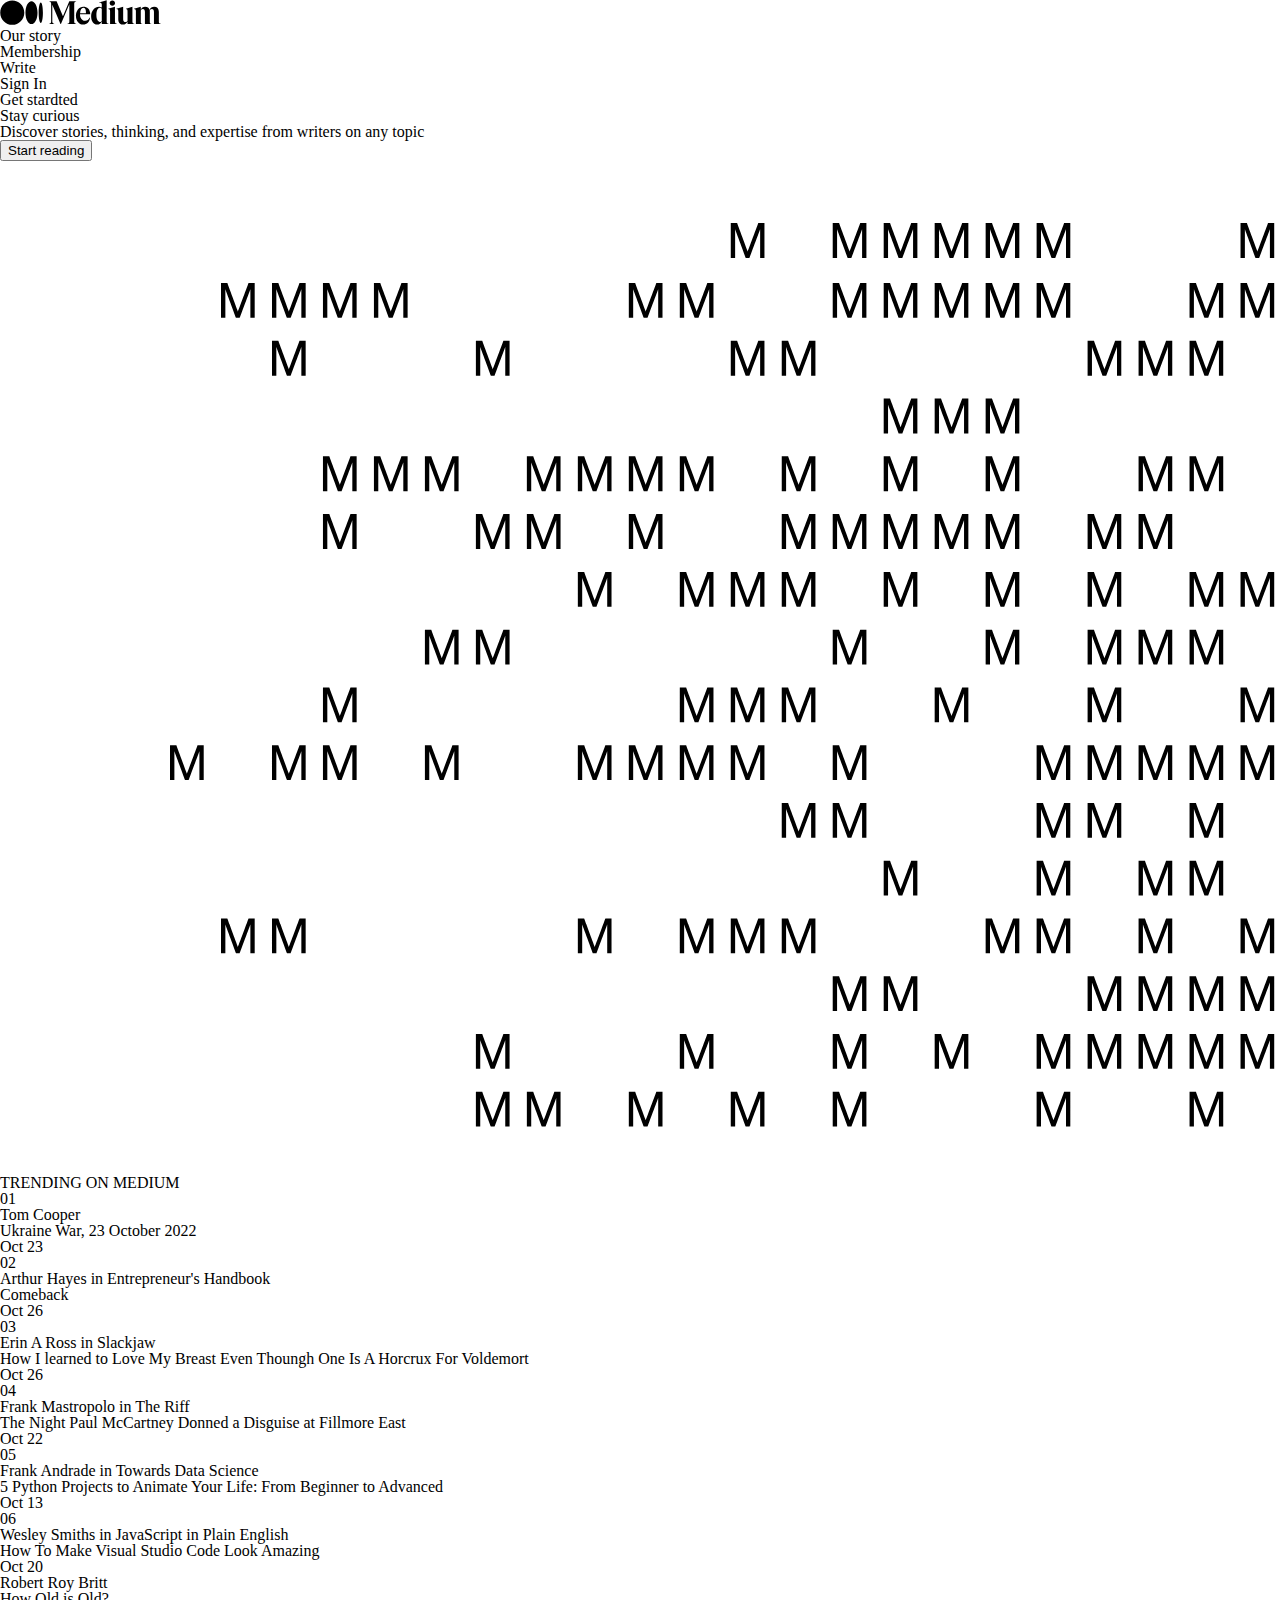
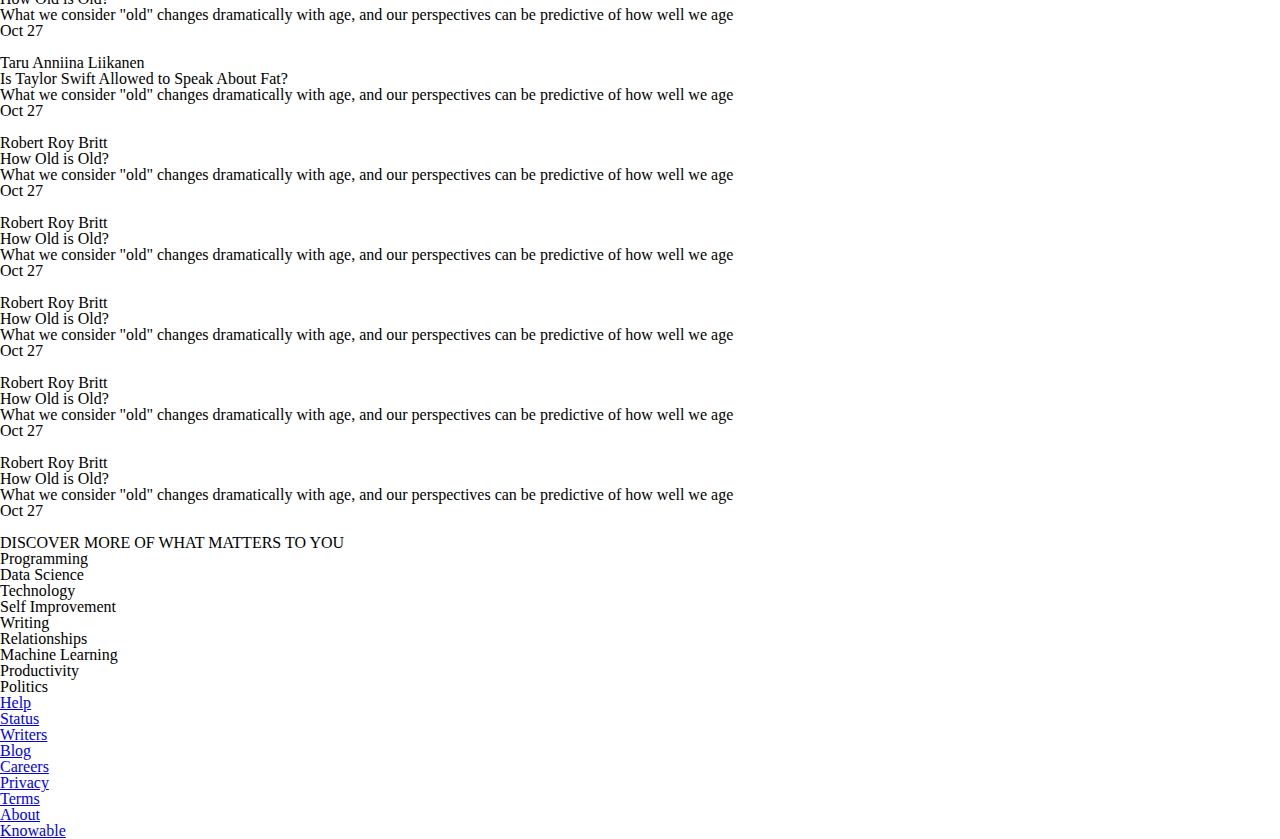
==== index.html @ f6c99a1f "HTML structure" ====
<!DOCTYPE html>
<html lang="en">
  <head>
    <meta charset="UTF-8" />
    <meta http-equiv="X-UA-Compatible" content="IE=edge" />
    <meta name="viewport" content="width=device-width, initial-scale=1.0" />
    <meta
      name="description"
      content="Medium is an open platform where readers find dynamic thinking, and where expert and undiscovered voices can share their writing on any topic."
    />
    <link rel="stylesheet" href="./assets/css/reset.css" />
    <title>Medium - Where good ideas find you</title>
  </head>

  <body>
    <!-- INIZIO HEADER -->
    <header>
      <!-- INIZIO NAV -->
      <nav class="navbar">
        <img src="./assets/imgs/svg/logo.svg" alt="Medium logo" />
        <div class="navbar-rightside">
          <ul>
            <li>Our story</li>
            <li>Membership</li>
            <li>Write</li>
            <li>Sign In</li>
            <li class="join">Get stardted</li>
          </ul>
        </div>
      </nav>
      <!-- FINE NAV -->

      <section>
        <div>
          <h1>Stay curious</h1>
          <h2>
            Discover stories, thinking, and expertise from writers on any topic
          </h2>
          <button>Start reading</button>
        </div>

        <!-- INIZIO  -->
        <!-- ARTWORK con "M" ripetute -->
        <svg
          xmlns="http://www.w3.org/2000/svg"
          viewBox="0 0 585 462"
          width="585"
          height="462"
          preserveAspectRatio="xMidYMid meet"
          style="
            width: 100%;
            height: 100%;
            transform: translate3d(0px, 0px, 0px);
            content-visibility: visible;
          "
        >
          <defs>
            <clipPath id="__lottie_element_3372">
              <rect width="585" height="462" x="0" y="0"></rect>
            </clipPath>
          </defs>
          <g clip-path="url(#__lottie_element_3372)">
            <g
              fill="rgb(0,0,0)"
              font-size="22"
              font-family="Shne"
              font-style="normal"
              font-weight="normal"
              aria-label=" M M M M M M M M M M M M M M
            M M M M M M M M M M M M M M M M M M M M M
           M M M M M M M M M M M M M M M M M M M M M M M M M
            M M M M M M M M M M M M
            M M M M M M M M M M M M M M M M M M M
            M M M M M M M M M M M M M M M M M M M M M
            M M M M M M M M M M M M M M
           M M M M M M M M M M M M M M M M M
           M M M M M M M M M M M M M M M M M M M
            M M M M M M M M M M M M M M M M M M M M M M M
           M M M M M M M M M M M M
            M M M M M M M M M M M M
            M M M M M M M M M M M M M M M M M M M M M
            M M M M M M M M M M M
            M M M M M M M M M M M M M M M M M
            M M M M M M M M M M M M M M M M
           "
              transform="matrix(1,0,0,1,291,232)"
              opacity="1"
              style="display: block"
            >
              <g
                stroke-linecap="butt"
                stroke-linejoin="round"
                stroke-miterlimit="4"
                transform="matrix(1,0,0,1,-33.238014221191406,-187.70428466796875)"
                opacity="0"
                style="display: inherit"
              >
                <g transform="scale(0.22,0.22)">
                  <g style="display: none"></g>
                </g>
              </g>
              <g
                stroke-linecap="butt"
                stroke-linejoin="round"
                stroke-miterlimit="4"
                transform="matrix(1,0,0,1,-28.6619930267334,-187.70428466796875)"
                opacity="0"
                style="display: inherit"
              >
                <g transform="scale(0.22,0.22)">
                  <g
                    transform="matrix(1,0,0,1,0,0)"
                    opacity="1"
                    style="display: block"
                  >
                    <path
                      d=" M46.82899856567383,0 C46.82899856567383,0 68.98500061035156,-59.518001556396484 68.98500061035156,-59.518001556396484 C68.98500061035156,-59.518001556396484 68.98500061035156,0 68.98500061035156,0 C68.98500061035156,0 77.947998046875,0 77.947998046875,0 C77.947998046875,0 77.947998046875,-72.30799865722656 77.947998046875,-72.30799865722656 C77.947998046875,-72.30799865722656 65.15799713134766,-72.30799865722656 65.15799713134766,-72.30799865722656 C65.15799713134766,-72.30799865722656 43.10300064086914,-12.890999794006348 43.10300064086914,-12.890999794006348 C43.10300064086914,-12.890999794006348 21.14900016784668,-72.30799865722656 21.14900016784668,-72.30799865722656 C21.14900016784668,-72.30799865722656 7.955999851226807,-72.30799865722656 7.955999851226807,-72.30799865722656 C7.955999851226807,-72.30799865722656 7.955999851226807,0 7.955999851226807,0 C7.955999851226807,0 17.020000457763672,0 17.020000457763672,0 C17.020000457763672,0 17.020000457763672,-59.518001556396484 17.020000457763672,-59.518001556396484 C17.020000457763672,-59.518001556396484 39.07500076293945,0 39.07500076293945,0 C39.07500076293945,0 46.82899856567383,0 46.82899856567383,0z"
                    ></path>
                    <g opacity="1" transform="matrix(1,0,0,1,0,0)"></g>
                  </g>
                </g>
              </g>
              <g
                stroke-linecap="butt"
                stroke-linejoin="round"
                stroke-miterlimit="4"
                transform="matrix(1,0,0,1,-9.940010070800781,-187.70428466796875)"
                opacity="0"
                style="display: inherit"
              >
                <g transform="scale(0.22,0.22)">
                  <g style="display: none"></g>
                </g>
              </g>
              <g
                stroke-linecap="butt"
                stroke-linejoin="round"
                stroke-miterlimit="4"
                transform="matrix(1,0,0,1,-5.363988876342773,-187.70428466796875)"
                opacity="0"
                style="display: inherit"
              >
                <g transform="scale(0.22,0.22)">
                  <g
                    transform="matrix(1,0,0,1,0,0)"
                    opacity="1"
                    style="display: block"
                  >
                    <path
                      d=" M46.82899856567383,0 C46.82899856567383,0 68.98500061035156,-59.518001556396484 68.98500061035156,-59.518001556396484 C68.98500061035156,-59.518001556396484 68.98500061035156,0 68.98500061035156,0 C68.98500061035156,0 77.947998046875,0 77.947998046875,0 C77.947998046875,0 77.947998046875,-72.30799865722656 77.947998046875,-72.30799865722656 C77.947998046875,-72.30799865722656 65.15799713134766,-72.30799865722656 65.15799713134766,-72.30799865722656 C65.15799713134766,-72.30799865722656 43.10300064086914,-12.890999794006348 43.10300064086914,-12.890999794006348 C43.10300064086914,-12.890999794006348 21.14900016784668,-72.30799865722656 21.14900016784668,-72.30799865722656 C21.14900016784668,-72.30799865722656 7.955999851226807,-72.30799865722656 7.955999851226807,-72.30799865722656 C7.955999851226807,-72.30799865722656 7.955999851226807,0 7.955999851226807,0 C7.955999851226807,0 17.020000457763672,0 17.020000457763672,0 C17.020000457763672,0 17.020000457763672,-59.518001556396484 17.020000457763672,-59.518001556396484 C17.020000457763672,-59.518001556396484 39.07500076293945,0 39.07500076293945,0 C39.07500076293945,0 46.82899856567383,0 46.82899856567383,0z"
                    ></path>
                    <g opacity="1" transform="matrix(1,0,0,1,0,0)"></g>
                  </g>
                </g>
              </g>
              <g
                stroke-linecap="butt"
                stroke-linejoin="round"
                stroke-miterlimit="4"
                transform="matrix(1,0,0,1,13.357994079589844,-187.70428466796875)"
                opacity="0"
                style="display: inherit"
              >
                <g transform="scale(0.22,0.22)">
                  <g style="display: none"></g>
                </g>
              </g>
              <g
                stroke-linecap="butt"
                stroke-linejoin="round"
                stroke-miterlimit="4"
                transform="matrix(1,0,0,1,17.93400001525879,-187.70428466796875)"
                opacity="0"
                style="display: inherit"
              >
                <g transform="scale(0.22,0.22)">
                  <g
                    transform="matrix(1,0,0,1,0,0)"
                    opacity="1"
                    style="display: block"
                  >
                    <path
                      d=" M46.82899856567383,0 C46.82899856567383,0 68.98500061035156,-59.518001556396484 68.98500061035156,-59.518001556396484 C68.98500061035156,-59.518001556396484 68.98500061035156,0 68.98500061035156,0 C68.98500061035156,0 77.947998046875,0 77.947998046875,0 C77.947998046875,0 77.947998046875,-72.30799865722656 77.947998046875,-72.30799865722656 C77.947998046875,-72.30799865722656 65.15799713134766,-72.30799865722656 65.15799713134766,-72.30799865722656 C65.15799713134766,-72.30799865722656 43.10300064086914,-12.890999794006348 43.10300064086914,-12.890999794006348 C43.10300064086914,-12.890999794006348 21.14900016784668,-72.30799865722656 21.14900016784668,-72.30799865722656 C21.14900016784668,-72.30799865722656 7.955999851226807,-72.30799865722656 7.955999851226807,-72.30799865722656 C7.955999851226807,-72.30799865722656 7.955999851226807,0 7.955999851226807,0 C7.955999851226807,0 17.020000457763672,0 17.020000457763672,0 C17.020000457763672,0 17.020000457763672,-59.518001556396484 17.020000457763672,-59.518001556396484 C17.020000457763672,-59.518001556396484 39.07500076293945,0 39.07500076293945,0 C39.07500076293945,0 46.82899856567383,0 46.82899856567383,0z"
                    ></path>
                    <g opacity="1" transform="matrix(1,0,0,1,0,0)"></g>
                  </g>
                </g>
              </g>
              <g
                stroke-linecap="butt"
                stroke-linejoin="round"
                stroke-miterlimit="4"
                transform="matrix(1,0,0,1,36.65599822998047,-187.70428466796875)"
                opacity="0"
                style="display: inherit"
              >
                <g transform="scale(0.22,0.22)">
                  <g style="display: none"></g>
                </g>
              </g>
              <g
                stroke-linecap="butt"
                stroke-linejoin="round"
                stroke-miterlimit="4"
                transform="matrix(1,0,0,1,41.23198699951172,-187.70428466796875)"
                opacity="1"
                style="display: inherit"
              >
                <g transform="scale(0.22,0.22)">
                  <g
                    transform="matrix(1,0,0,1,0,0)"
                    opacity="1"
                    style="display: block"
                  >
                    <path
                      d=" M46.82899856567383,0 C46.82899856567383,0 68.98500061035156,-59.518001556396484 68.98500061035156,-59.518001556396484 C68.98500061035156,-59.518001556396484 68.98500061035156,0 68.98500061035156,0 C68.98500061035156,0 77.947998046875,0 77.947998046875,0 C77.947998046875,0 77.947998046875,-72.30799865722656 77.947998046875,-72.30799865722656 C77.947998046875,-72.30799865722656 65.15799713134766,-72.30799865722656 65.15799713134766,-72.30799865722656 C65.15799713134766,-72.30799865722656 43.10300064086914,-12.890999794006348 43.10300064086914,-12.890999794006348 C43.10300064086914,-12.890999794006348 21.14900016784668,-72.30799865722656 21.14900016784668,-72.30799865722656 C21.14900016784668,-72.30799865722656 7.955999851226807,-72.30799865722656 7.955999851226807,-72.30799865722656 C7.955999851226807,-72.30799865722656 7.955999851226807,0 7.955999851226807,0 C7.955999851226807,0 17.020000457763672,0 17.020000457763672,0 C17.020000457763672,0 17.020000457763672,-59.518001556396484 17.020000457763672,-59.518001556396484 C17.020000457763672,-59.518001556396484 39.07500076293945,0 39.07500076293945,0 C39.07500076293945,0 46.82899856567383,0 46.82899856567383,0z"
                    ></path>
                    <g opacity="1" transform="matrix(1,0,0,1,0,0)"></g>
                  </g>
                </g>
              </g>
              <g
                stroke-linecap="butt"
                stroke-linejoin="round"
                stroke-miterlimit="4"
                transform="matrix(1,0,0,1,59.954002380371094,-187.70428466796875)"
                opacity="1"
                style="display: inherit"
              >
                <g transform="scale(0.22,0.22)">
                  <g style="display: none"></g>
                </g>
              </g>
              <g
                stroke-linecap="butt"
                stroke-linejoin="round"
                stroke-miterlimit="4"
                transform="matrix(1,0,0,1,64.52999114990234,-187.70428466796875)"
                opacity="0"
                style="display: inherit"
              >
                <g transform="scale(0.22,0.22)">
                  <g
                    transform="matrix(1,0,0,1,0,0)"
                    opacity="1"
                    style="display: block"
                  >
                    <path
                      d=" M46.82899856567383,0 C46.82899856567383,0 68.98500061035156,-59.518001556396484 68.98500061035156,-59.518001556396484 C68.98500061035156,-59.518001556396484 68.98500061035156,0 68.98500061035156,0 C68.98500061035156,0 77.947998046875,0 77.947998046875,0 C77.947998046875,0 77.947998046875,-72.30799865722656 77.947998046875,-72.30799865722656 C77.947998046875,-72.30799865722656 65.15799713134766,-72.30799865722656 65.15799713134766,-72.30799865722656 C65.15799713134766,-72.30799865722656 43.10300064086914,-12.890999794006348 43.10300064086914,-12.890999794006348 C43.10300064086914,-12.890999794006348 21.14900016784668,-72.30799865722656 21.14900016784668,-72.30799865722656 C21.14900016784668,-72.30799865722656 7.955999851226807,-72.30799865722656 7.955999851226807,-72.30799865722656 C7.955999851226807,-72.30799865722656 7.955999851226807,0 7.955999851226807,0 C7.955999851226807,0 17.020000457763672,0 17.020000457763672,0 C17.020000457763672,0 17.020000457763672,-59.518001556396484 17.020000457763672,-59.518001556396484 C17.020000457763672,-59.518001556396484 39.07500076293945,0 39.07500076293945,0 C39.07500076293945,0 46.82899856567383,0 46.82899856567383,0z"
                    ></path>
                    <g opacity="1" transform="matrix(1,0,0,1,0,0)"></g>
                  </g>
                </g>
              </g>
              <g
                stroke-linecap="butt"
                stroke-linejoin="round"
                stroke-miterlimit="4"
                transform="matrix(1,0,0,1,83.25200653076172,-187.70428466796875)"
                opacity="0"
                style="display: inherit"
              >
                <g transform="scale(0.22,0.22)">
                  <g style="display: none"></g>
                </g>
              </g>
              <g
                stroke-linecap="butt"
                stroke-linejoin="round"
                stroke-miterlimit="4"
                transform="matrix(1,0,0,1,87.82799530029297,-187.70428466796875)"
                opacity="1"
                style="display: inherit"
              >
                <g transform="scale(0.22,0.22)">
                  <g
                    transform="matrix(1,0,0,1,0,0)"
                    opacity="1"
                    style="display: block"
                  >
                    <path
                      d=" M46.82899856567383,0 C46.82899856567383,0 68.98500061035156,-59.518001556396484 68.98500061035156,-59.518001556396484 C68.98500061035156,-59.518001556396484 68.98500061035156,0 68.98500061035156,0 C68.98500061035156,0 77.947998046875,0 77.947998046875,0 C77.947998046875,0 77.947998046875,-72.30799865722656 77.947998046875,-72.30799865722656 C77.947998046875,-72.30799865722656 65.15799713134766,-72.30799865722656 65.15799713134766,-72.30799865722656 C65.15799713134766,-72.30799865722656 43.10300064086914,-12.890999794006348 43.10300064086914,-12.890999794006348 C43.10300064086914,-12.890999794006348 21.14900016784668,-72.30799865722656 21.14900016784668,-72.30799865722656 C21.14900016784668,-72.30799865722656 7.955999851226807,-72.30799865722656 7.955999851226807,-72.30799865722656 C7.955999851226807,-72.30799865722656 7.955999851226807,0 7.955999851226807,0 C7.955999851226807,0 17.020000457763672,0 17.020000457763672,0 C17.020000457763672,0 17.020000457763672,-59.518001556396484 17.020000457763672,-59.518001556396484 C17.020000457763672,-59.518001556396484 39.07500076293945,0 39.07500076293945,0 C39.07500076293945,0 46.82899856567383,0 46.82899856567383,0z"
                    ></path>
                    <g opacity="1" transform="matrix(1,0,0,1,0,0)"></g>
                  </g>
                </g>
              </g>
              <g
                stroke-linecap="butt"
                stroke-linejoin="round"
                stroke-miterlimit="4"
                transform="matrix(1,0,0,1,106.54999542236328,-187.70428466796875)"
                opacity="1"
                style="display: inherit"
              >
                <g transform="scale(0.22,0.22)">
                  <g style="display: none"></g>
                </g>
              </g>
              <g
                stroke-linecap="butt"
                stroke-linejoin="round"
                stroke-miterlimit="4"
                transform="matrix(1,0,0,1,111.1259994506836,-187.70428466796875)"
                opacity="1"
                style="display: inherit"
              >
                <g transform="scale(0.22,0.22)">
                  <g
                    transform="matrix(1,0,0,1,0,0)"
                    opacity="1"
                    style="display: block"
                  >
                    <path
                      d=" M46.82899856567383,0 C46.82899856567383,0 68.98500061035156,-59.518001556396484 68.98500061035156,-59.518001556396484 C68.98500061035156,-59.518001556396484 68.98500061035156,0 68.98500061035156,0 C68.98500061035156,0 77.947998046875,0 77.947998046875,0 C77.947998046875,0 77.947998046875,-72.30799865722656 77.947998046875,-72.30799865722656 C77.947998046875,-72.30799865722656 65.15799713134766,-72.30799865722656 65.15799713134766,-72.30799865722656 C65.15799713134766,-72.30799865722656 43.10300064086914,-12.890999794006348 43.10300064086914,-12.890999794006348 C43.10300064086914,-12.890999794006348 21.14900016784668,-72.30799865722656 21.14900016784668,-72.30799865722656 C21.14900016784668,-72.30799865722656 7.955999851226807,-72.30799865722656 7.955999851226807,-72.30799865722656 C7.955999851226807,-72.30799865722656 7.955999851226807,0 7.955999851226807,0 C7.955999851226807,0 17.020000457763672,0 17.020000457763672,0 C17.020000457763672,0 17.020000457763672,-59.518001556396484 17.020000457763672,-59.518001556396484 C17.020000457763672,-59.518001556396484 39.07500076293945,0 39.07500076293945,0 C39.07500076293945,0 46.82899856567383,0 46.82899856567383,0z"
                    ></path>
                    <g opacity="1" transform="matrix(1,0,0,1,0,0)"></g>
                  </g>
                </g>
              </g>
              <g
                stroke-linecap="butt"
                stroke-linejoin="round"
                stroke-miterlimit="4"
                transform="matrix(1,0,0,1,129.84800720214844,-187.70428466796875)"
                opacity="0"
                style="display: inherit"
              >
                <g transform="scale(0.22,0.22)">
                  <g style="display: none"></g>
                </g>
              </g>
              <g
                stroke-linecap="butt"
                stroke-linejoin="round"
                stroke-miterlimit="4"
                transform="matrix(1,0,0,1,134.42401123046875,-187.70428466796875)"
                opacity="1"
                style="display: inherit"
              >
                <g transform="scale(0.22,0.22)">
                  <g
                    transform="matrix(1,0,0,1,0,0)"
                    opacity="1"
                    style="display: block"
                  >
                    <path
                      d=" M46.82899856567383,0 C46.82899856567383,0 68.98500061035156,-59.518001556396484 68.98500061035156,-59.518001556396484 C68.98500061035156,-59.518001556396484 68.98500061035156,0 68.98500061035156,0 C68.98500061035156,0 77.947998046875,0 77.947998046875,0 C77.947998046875,0 77.947998046875,-72.30799865722656 77.947998046875,-72.30799865722656 C77.947998046875,-72.30799865722656 65.15799713134766,-72.30799865722656 65.15799713134766,-72.30799865722656 C65.15799713134766,-72.30799865722656 43.10300064086914,-12.890999794006348 43.10300064086914,-12.890999794006348 C43.10300064086914,-12.890999794006348 21.14900016784668,-72.30799865722656 21.14900016784668,-72.30799865722656 C21.14900016784668,-72.30799865722656 7.955999851226807,-72.30799865722656 7.955999851226807,-72.30799865722656 C7.955999851226807,-72.30799865722656 7.955999851226807,0 7.955999851226807,0 C7.955999851226807,0 17.020000457763672,0 17.020000457763672,0 C17.020000457763672,0 17.020000457763672,-59.518001556396484 17.020000457763672,-59.518001556396484 C17.020000457763672,-59.518001556396484 39.07500076293945,0 39.07500076293945,0 C39.07500076293945,0 46.82899856567383,0 46.82899856567383,0z"
                    ></path>
                    <g opacity="1" transform="matrix(1,0,0,1,0,0)"></g>
                  </g>
                </g>
              </g>
              <g
                stroke-linecap="butt"
                stroke-linejoin="round"
                stroke-miterlimit="4"
                transform="matrix(1,0,0,1,153.14599609375,-187.70428466796875)"
                opacity="1"
                style="display: inherit"
              >
                <g transform="scale(0.22,0.22)">
                  <g style="display: none"></g>
                </g>
              </g>
              <g
                stroke-linecap="butt"
                stroke-linejoin="round"
                stroke-miterlimit="4"
                transform="matrix(1,0,0,1,157.72198486328125,-187.70428466796875)"
                opacity="1"
                style="display: inherit"
              >
                <g transform="scale(0.22,0.22)">
                  <g
                    transform="matrix(1,0,0,1,0,0)"
                    opacity="1"
                    style="display: block"
                  >
                    <path
                      d=" M46.82899856567383,0 C46.82899856567383,0 68.98500061035156,-59.518001556396484 68.98500061035156,-59.518001556396484 C68.98500061035156,-59.518001556396484 68.98500061035156,0 68.98500061035156,0 C68.98500061035156,0 77.947998046875,0 77.947998046875,0 C77.947998046875,0 77.947998046875,-72.30799865722656 77.947998046875,-72.30799865722656 C77.947998046875,-72.30799865722656 65.15799713134766,-72.30799865722656 65.15799713134766,-72.30799865722656 C65.15799713134766,-72.30799865722656 43.10300064086914,-12.890999794006348 43.10300064086914,-12.890999794006348 C43.10300064086914,-12.890999794006348 21.14900016784668,-72.30799865722656 21.14900016784668,-72.30799865722656 C21.14900016784668,-72.30799865722656 7.955999851226807,-72.30799865722656 7.955999851226807,-72.30799865722656 C7.955999851226807,-72.30799865722656 7.955999851226807,0 7.955999851226807,0 C7.955999851226807,0 17.020000457763672,0 17.020000457763672,0 C17.020000457763672,0 17.020000457763672,-59.518001556396484 17.020000457763672,-59.518001556396484 C17.020000457763672,-59.518001556396484 39.07500076293945,0 39.07500076293945,0 C39.07500076293945,0 46.82899856567383,0 46.82899856567383,0z"
                    ></path>
                    <g opacity="1" transform="matrix(1,0,0,1,0,0)"></g>
                  </g>
                </g>
              </g>
              <g
                stroke-linecap="butt"
                stroke-linejoin="round"
                stroke-miterlimit="4"
                transform="matrix(1,0,0,1,176.44398498535156,-187.70428466796875)"
                opacity="1"
                style="display: inherit"
              >
                <g transform="scale(0.22,0.22)">
                  <g style="display: none"></g>
                </g>
              </g>
              <g
                stroke-linecap="butt"
                stroke-linejoin="round"
                stroke-miterlimit="4"
                transform="matrix(1,0,0,1,181.01998901367188,-187.70428466796875)"
                opacity="1"
                style="display: inherit"
              >
                <g transform="scale(0.22,0.22)">
                  <g
                    transform="matrix(1,0,0,1,0,0)"
                    opacity="1"
                    style="display: block"
                  >
                    <path
                      d=" M46.82899856567383,0 C46.82899856567383,0 68.98500061035156,-59.518001556396484 68.98500061035156,-59.518001556396484 C68.98500061035156,-59.518001556396484 68.98500061035156,0 68.98500061035156,0 C68.98500061035156,0 77.947998046875,0 77.947998046875,0 C77.947998046875,0 77.947998046875,-72.30799865722656 77.947998046875,-72.30799865722656 C77.947998046875,-72.30799865722656 65.15799713134766,-72.30799865722656 65.15799713134766,-72.30799865722656 C65.15799713134766,-72.30799865722656 43.10300064086914,-12.890999794006348 43.10300064086914,-12.890999794006348 C43.10300064086914,-12.890999794006348 21.14900016784668,-72.30799865722656 21.14900016784668,-72.30799865722656 C21.14900016784668,-72.30799865722656 7.955999851226807,-72.30799865722656 7.955999851226807,-72.30799865722656 C7.955999851226807,-72.30799865722656 7.955999851226807,0 7.955999851226807,0 C7.955999851226807,0 17.020000457763672,0 17.020000457763672,0 C17.020000457763672,0 17.020000457763672,-59.518001556396484 17.020000457763672,-59.518001556396484 C17.020000457763672,-59.518001556396484 39.07500076293945,0 39.07500076293945,0 C39.07500076293945,0 46.82899856567383,0 46.82899856567383,0z"
                    ></path>
                    <g opacity="1" transform="matrix(1,0,0,1,0,0)"></g>
                  </g>
                </g>
              </g>
              <g
                stroke-linecap="butt"
                stroke-linejoin="round"
                stroke-miterlimit="4"
                transform="matrix(1,0,0,1,199.7419891357422,-187.70428466796875)"
                opacity="0"
                style="display: inherit"
              >
                <g transform="scale(0.22,0.22)">
                  <g style="display: none"></g>
                </g>
              </g>
              <g
                stroke-linecap="butt"
                stroke-linejoin="round"
                stroke-miterlimit="4"
                transform="matrix(1,0,0,1,204.3179931640625,-187.70428466796875)"
                opacity="0"
                style="display: inherit"
              >
                <g transform="scale(0.22,0.22)">
                  <g
                    transform="matrix(1,0,0,1,0,0)"
                    opacity="1"
                    style="display: block"
                  >
                    <path
                      d=" M46.82899856567383,0 C46.82899856567383,0 68.98500061035156,-59.518001556396484 68.98500061035156,-59.518001556396484 C68.98500061035156,-59.518001556396484 68.98500061035156,0 68.98500061035156,0 C68.98500061035156,0 77.947998046875,0 77.947998046875,0 C77.947998046875,0 77.947998046875,-72.30799865722656 77.947998046875,-72.30799865722656 C77.947998046875,-72.30799865722656 65.15799713134766,-72.30799865722656 65.15799713134766,-72.30799865722656 C65.15799713134766,-72.30799865722656 43.10300064086914,-12.890999794006348 43.10300064086914,-12.890999794006348 C43.10300064086914,-12.890999794006348 21.14900016784668,-72.30799865722656 21.14900016784668,-72.30799865722656 C21.14900016784668,-72.30799865722656 7.955999851226807,-72.30799865722656 7.955999851226807,-72.30799865722656 C7.955999851226807,-72.30799865722656 7.955999851226807,0 7.955999851226807,0 C7.955999851226807,0 17.020000457763672,0 17.020000457763672,0 C17.020000457763672,0 17.020000457763672,-59.518001556396484 17.020000457763672,-59.518001556396484 C17.020000457763672,-59.518001556396484 39.07500076293945,0 39.07500076293945,0 C39.07500076293945,0 46.82899856567383,0 46.82899856567383,0z"
                    ></path>
                    <g opacity="1" transform="matrix(1,0,0,1,0,0)"></g>
                  </g>
                </g>
              </g>
              <g
                stroke-linecap="butt"
                stroke-linejoin="round"
                stroke-miterlimit="4"
                transform="matrix(1,0,0,1,223.0399932861328,-187.70428466796875)"
                opacity="0"
                style="display: inherit"
              >
                <g transform="scale(0.22,0.22)">
                  <g style="display: none"></g>
                </g>
              </g>
              <g
                stroke-linecap="butt"
                stroke-linejoin="round"
                stroke-miterlimit="4"
                transform="matrix(1,0,0,1,227.61599731445312,-187.70428466796875)"
                opacity="0"
                style="display: inherit"
              >
                <g transform="scale(0.22,0.22)">
                  <g
                    transform="matrix(1,0,0,1,0,0)"
                    opacity="1"
                    style="display: block"
                  >
                    <path
                      d=" M46.82899856567383,0 C46.82899856567383,0 68.98500061035156,-59.518001556396484 68.98500061035156,-59.518001556396484 C68.98500061035156,-59.518001556396484 68.98500061035156,0 68.98500061035156,0 C68.98500061035156,0 77.947998046875,0 77.947998046875,0 C77.947998046875,0 77.947998046875,-72.30799865722656 77.947998046875,-72.30799865722656 C77.947998046875,-72.30799865722656 65.15799713134766,-72.30799865722656 65.15799713134766,-72.30799865722656 C65.15799713134766,-72.30799865722656 43.10300064086914,-12.890999794006348 43.10300064086914,-12.890999794006348 C43.10300064086914,-12.890999794006348 21.14900016784668,-72.30799865722656 21.14900016784668,-72.30799865722656 C21.14900016784668,-72.30799865722656 7.955999851226807,-72.30799865722656 7.955999851226807,-72.30799865722656 C7.955999851226807,-72.30799865722656 7.955999851226807,0 7.955999851226807,0 C7.955999851226807,0 17.020000457763672,0 17.020000457763672,0 C17.020000457763672,0 17.020000457763672,-59.518001556396484 17.020000457763672,-59.518001556396484 C17.020000457763672,-59.518001556396484 39.07500076293945,0 39.07500076293945,0 C39.07500076293945,0 46.82899856567383,0 46.82899856567383,0z"
                    ></path>
                    <g opacity="1" transform="matrix(1,0,0,1,0,0)"></g>
                  </g>
                </g>
              </g>
              <g
                stroke-linecap="butt"
                stroke-linejoin="round"
                stroke-miterlimit="4"
                transform="matrix(1,0,0,1,246.33799743652344,-187.70428466796875)"
                opacity="1"
                style="display: inherit"
              >
                <g transform="scale(0.22,0.22)">
                  <g style="display: none"></g>
                </g>
              </g>
              <g
                stroke-linecap="butt"
                stroke-linejoin="round"
                stroke-miterlimit="4"
                transform="matrix(1,0,0,1,250.9139862060547,-187.70428466796875)"
                opacity="0"
                style="display: inherit"
              >
                <g transform="scale(0.22,0.22)">
                  <g
                    transform="matrix(1,0,0,1,0,0)"
                    opacity="1"
                    style="display: block"
                  >
                    <path
                      d=" M46.82899856567383,0 C46.82899856567383,0 68.98500061035156,-59.518001556396484 68.98500061035156,-59.518001556396484 C68.98500061035156,-59.518001556396484 68.98500061035156,0 68.98500061035156,0 C68.98500061035156,0 77.947998046875,0 77.947998046875,0 C77.947998046875,0 77.947998046875,-72.30799865722656 77.947998046875,-72.30799865722656 C77.947998046875,-72.30799865722656 65.15799713134766,-72.30799865722656 65.15799713134766,-72.30799865722656 C65.15799713134766,-72.30799865722656 43.10300064086914,-12.890999794006348 43.10300064086914,-12.890999794006348 C43.10300064086914,-12.890999794006348 21.14900016784668,-72.30799865722656 21.14900016784668,-72.30799865722656 C21.14900016784668,-72.30799865722656 7.955999851226807,-72.30799865722656 7.955999851226807,-72.30799865722656 C7.955999851226807,-72.30799865722656 7.955999851226807,0 7.955999851226807,0 C7.955999851226807,0 17.020000457763672,0 17.020000457763672,0 C17.020000457763672,0 17.020000457763672,-59.518001556396484 17.020000457763672,-59.518001556396484 C17.020000457763672,-59.518001556396484 39.07500076293945,0 39.07500076293945,0 C39.07500076293945,0 46.82899856567383,0 46.82899856567383,0z"
                    ></path>
                    <g opacity="1" transform="matrix(1,0,0,1,0,0)"></g>
                  </g>
                </g>
              </g>
              <g
                stroke-linecap="butt"
                stroke-linejoin="round"
                stroke-miterlimit="4"
                transform="matrix(1,0,0,1,269.6360168457031,-187.70428466796875)"
                opacity="0"
                style="display: inherit"
              >
                <g transform="scale(0.22,0.22)">
                  <g style="display: none"></g>
                </g>
              </g>
              <g
                stroke-linecap="butt"
                stroke-linejoin="round"
                stroke-miterlimit="4"
                transform="matrix(1,0,0,1,274.2120056152344,-187.70428466796875)"
                opacity="1"
                style="display: inherit"
              >
                <g transform="scale(0.22,0.22)">
                  <g
                    transform="matrix(1,0,0,1,0,0)"
                    opacity="1"
                    style="display: block"
                  >
                    <path
                      d=" M46.82899856567383,0 C46.82899856567383,0 68.98500061035156,-59.518001556396484 68.98500061035156,-59.518001556396484 C68.98500061035156,-59.518001556396484 68.98500061035156,0 68.98500061035156,0 C68.98500061035156,0 77.947998046875,0 77.947998046875,0 C77.947998046875,0 77.947998046875,-72.30799865722656 77.947998046875,-72.30799865722656 C77.947998046875,-72.30799865722656 65.15799713134766,-72.30799865722656 65.15799713134766,-72.30799865722656 C65.15799713134766,-72.30799865722656 43.10300064086914,-12.890999794006348 43.10300064086914,-12.890999794006348 C43.10300064086914,-12.890999794006348 21.14900016784668,-72.30799865722656 21.14900016784668,-72.30799865722656 C21.14900016784668,-72.30799865722656 7.955999851226807,-72.30799865722656 7.955999851226807,-72.30799865722656 C7.955999851226807,-72.30799865722656 7.955999851226807,0 7.955999851226807,0 C7.955999851226807,0 17.020000457763672,0 17.020000457763672,0 C17.020000457763672,0 17.020000457763672,-59.518001556396484 17.020000457763672,-59.518001556396484 C17.020000457763672,-59.518001556396484 39.07500076293945,0 39.07500076293945,0 C39.07500076293945,0 46.82899856567383,0 46.82899856567383,0z"
                    ></path>
                    <g opacity="1" transform="matrix(1,0,0,1,0,0)"></g>
                  </g>
                </g>
              </g>
              <g
                stroke-linecap="butt"
                stroke-linejoin="round"
                stroke-miterlimit="4"
                style="display: inherit"
              >
                <g transform="scale(0.22,0.22)">
                  <g style="display: none"></g>
                </g>
              </g>
              <g
                stroke-linecap="butt"
                stroke-linejoin="round"
                stroke-miterlimit="4"
                transform="matrix(1,0,0,1,-196.3240203857422,-160.30429077148438)"
                opacity="1"
                style="display: inherit"
              >
                <g transform="scale(0.22,0.22)">
                  <g style="display: none"></g>
                </g>
              </g>
              <g
                stroke-linecap="butt"
                stroke-linejoin="round"
                stroke-miterlimit="4"
                transform="matrix(1,0,0,1,-191.7480010986328,-160.30429077148438)"
                opacity="1"
                style="display: inherit"
              >
                <g transform="scale(0.22,0.22)">
                  <g
                    transform="matrix(1,0,0,1,0,0)"
                    opacity="1"
                    style="display: block"
                  >
                    <path
                      d=" M46.82899856567383,0 C46.82899856567383,0 68.98500061035156,-59.518001556396484 68.98500061035156,-59.518001556396484 C68.98500061035156,-59.518001556396484 68.98500061035156,0 68.98500061035156,0 C68.98500061035156,0 77.947998046875,0 77.947998046875,0 C77.947998046875,0 77.947998046875,-72.30799865722656 77.947998046875,-72.30799865722656 C77.947998046875,-72.30799865722656 65.15799713134766,-72.30799865722656 65.15799713134766,-72.30799865722656 C65.15799713134766,-72.30799865722656 43.10300064086914,-12.890999794006348 43.10300064086914,-12.890999794006348 C43.10300064086914,-12.890999794006348 21.14900016784668,-72.30799865722656 21.14900016784668,-72.30799865722656 C21.14900016784668,-72.30799865722656 7.955999851226807,-72.30799865722656 7.955999851226807,-72.30799865722656 C7.955999851226807,-72.30799865722656 7.955999851226807,0 7.955999851226807,0 C7.955999851226807,0 17.020000457763672,0 17.020000457763672,0 C17.020000457763672,0 17.020000457763672,-59.518001556396484 17.020000457763672,-59.518001556396484 C17.020000457763672,-59.518001556396484 39.07500076293945,0 39.07500076293945,0 C39.07500076293945,0 46.82899856567383,0 46.82899856567383,0z"
                    ></path>
                    <g opacity="1" transform="matrix(1,0,0,1,0,0)"></g>
                  </g>
                </g>
              </g>
              <g
                stroke-linecap="butt"
                stroke-linejoin="round"
                stroke-miterlimit="4"
                transform="matrix(1,0,0,1,-173.02601623535156,-160.30429077148438)"
                opacity="1"
                style="display: inherit"
              >
                <g transform="scale(0.22,0.22)">
                  <g style="display: none"></g>
                </g>
              </g>
              <g
                stroke-linecap="butt"
                stroke-linejoin="round"
                stroke-miterlimit="4"
                transform="matrix(1,0,0,1,-168.4499969482422,-160.30429077148438)"
                opacity="1"
                style="display: inherit"
              >
                <g transform="scale(0.22,0.22)">
                  <g
                    transform="matrix(1,0,0,1,0,0)"
                    opacity="1"
                    style="display: block"
                  >
                    <path
                      d=" M46.82899856567383,0 C46.82899856567383,0 68.98500061035156,-59.518001556396484 68.98500061035156,-59.518001556396484 C68.98500061035156,-59.518001556396484 68.98500061035156,0 68.98500061035156,0 C68.98500061035156,0 77.947998046875,0 77.947998046875,0 C77.947998046875,0 77.947998046875,-72.30799865722656 77.947998046875,-72.30799865722656 C77.947998046875,-72.30799865722656 65.15799713134766,-72.30799865722656 65.15799713134766,-72.30799865722656 C65.15799713134766,-72.30799865722656 43.10300064086914,-12.890999794006348 43.10300064086914,-12.890999794006348 C43.10300064086914,-12.890999794006348 21.14900016784668,-72.30799865722656 21.14900016784668,-72.30799865722656 C21.14900016784668,-72.30799865722656 7.955999851226807,-72.30799865722656 7.955999851226807,-72.30799865722656 C7.955999851226807,-72.30799865722656 7.955999851226807,0 7.955999851226807,0 C7.955999851226807,0 17.020000457763672,0 17.020000457763672,0 C17.020000457763672,0 17.020000457763672,-59.518001556396484 17.020000457763672,-59.518001556396484 C17.020000457763672,-59.518001556396484 39.07500076293945,0 39.07500076293945,0 C39.07500076293945,0 46.82899856567383,0 46.82899856567383,0z"
                    ></path>
                    <g opacity="1" transform="matrix(1,0,0,1,0,0)"></g>
                  </g>
                </g>
              </g>
              <g
                stroke-linecap="butt"
                stroke-linejoin="round"
                stroke-miterlimit="4"
                transform="matrix(1,0,0,1,-149.72801208496094,-160.30429077148438)"
                opacity="0"
                style="display: inherit"
              >
                <g transform="scale(0.22,0.22)">
                  <g style="display: none"></g>
                </g>
              </g>
              <g
                stroke-linecap="butt"
                stroke-linejoin="round"
                stroke-miterlimit="4"
                transform="matrix(1,0,0,1,-145.15200805664062,-160.30429077148438)"
                opacity="1"
                style="display: inherit"
              >
                <g transform="scale(0.22,0.22)">
                  <g
                    transform="matrix(1,0,0,1,0,0)"
                    opacity="1"
                    style="display: block"
                  >
                    <path
                      d=" M46.82899856567383,0 C46.82899856567383,0 68.98500061035156,-59.518001556396484 68.98500061035156,-59.518001556396484 C68.98500061035156,-59.518001556396484 68.98500061035156,0 68.98500061035156,0 C68.98500061035156,0 77.947998046875,0 77.947998046875,0 C77.947998046875,0 77.947998046875,-72.30799865722656 77.947998046875,-72.30799865722656 C77.947998046875,-72.30799865722656 65.15799713134766,-72.30799865722656 65.15799713134766,-72.30799865722656 C65.15799713134766,-72.30799865722656 43.10300064086914,-12.890999794006348 43.10300064086914,-12.890999794006348 C43.10300064086914,-12.890999794006348 21.14900016784668,-72.30799865722656 21.14900016784668,-72.30799865722656 C21.14900016784668,-72.30799865722656 7.955999851226807,-72.30799865722656 7.955999851226807,-72.30799865722656 C7.955999851226807,-72.30799865722656 7.955999851226807,0 7.955999851226807,0 C7.955999851226807,0 17.020000457763672,0 17.020000457763672,0 C17.020000457763672,0 17.020000457763672,-59.518001556396484 17.020000457763672,-59.518001556396484 C17.020000457763672,-59.518001556396484 39.07500076293945,0 39.07500076293945,0 C39.07500076293945,0 46.82899856567383,0 46.82899856567383,0z"
                    ></path>
                    <g opacity="1" transform="matrix(1,0,0,1,0,0)"></g>
                  </g>
                </g>
              </g>
              <g
                stroke-linecap="butt"
                stroke-linejoin="round"
                stroke-miterlimit="4"
                transform="matrix(1,0,0,1,-126.43000793457031,-160.30429077148438)"
                opacity="0"
                style="display: inherit"
              >
                <g transform="scale(0.22,0.22)">
                  <g style="display: none"></g>
                </g>
              </g>
              <g
                stroke-linecap="butt"
                stroke-linejoin="round"
                stroke-miterlimit="4"
                transform="matrix(1,0,0,1,-121.85401916503906,-160.30429077148438)"
                opacity="1"
                style="display: inherit"
              >
                <g transform="scale(0.22,0.22)">
                  <g
                    transform="matrix(1,0,0,1,0,0)"
                    opacity="1"
                    style="display: block"
                  >
                    <path
                      d=" M46.82899856567383,0 C46.82899856567383,0 68.98500061035156,-59.518001556396484 68.98500061035156,-59.518001556396484 C68.98500061035156,-59.518001556396484 68.98500061035156,0 68.98500061035156,0 C68.98500061035156,0 77.947998046875,0 77.947998046875,0 C77.947998046875,0 77.947998046875,-72.30799865722656 77.947998046875,-72.30799865722656 C77.947998046875,-72.30799865722656 65.15799713134766,-72.30799865722656 65.15799713134766,-72.30799865722656 C65.15799713134766,-72.30799865722656 43.10300064086914,-12.890999794006348 43.10300064086914,-12.890999794006348 C43.10300064086914,-12.890999794006348 21.14900016784668,-72.30799865722656 21.14900016784668,-72.30799865722656 C21.14900016784668,-72.30799865722656 7.955999851226807,-72.30799865722656 7.955999851226807,-72.30799865722656 C7.955999851226807,-72.30799865722656 7.955999851226807,0 7.955999851226807,0 C7.955999851226807,0 17.020000457763672,0 17.020000457763672,0 C17.020000457763672,0 17.020000457763672,-59.518001556396484 17.020000457763672,-59.518001556396484 C17.020000457763672,-59.518001556396484 39.07500076293945,0 39.07500076293945,0 C39.07500076293945,0 46.82899856567383,0 46.82899856567383,0z"
                    ></path>
                    <g opacity="1" transform="matrix(1,0,0,1,0,0)"></g>
                  </g>
                </g>
              </g>
              <g
                stroke-linecap="butt"
                stroke-linejoin="round"
                stroke-miterlimit="4"
                transform="matrix(1,0,0,1,-103.13199615478516,-160.30429077148438)"
                opacity="0"
                style="display: inherit"
              >
                <g transform="scale(0.22,0.22)">
                  <g style="display: none"></g>
                </g>
              </g>
              <g
                stroke-linecap="butt"
                stroke-linejoin="round"
                stroke-miterlimit="4"
                transform="matrix(1,0,0,1,-98.5560073852539,-160.30429077148438)"
                opacity="0"
                style="display: inherit"
              >
                <g transform="scale(0.22,0.22)">
                  <g
                    transform="matrix(1,0,0,1,0,0)"
                    opacity="1"
                    style="display: block"
                  >
                    <path
                      d=" M46.82899856567383,0 C46.82899856567383,0 68.98500061035156,-59.518001556396484 68.98500061035156,-59.518001556396484 C68.98500061035156,-59.518001556396484 68.98500061035156,0 68.98500061035156,0 C68.98500061035156,0 77.947998046875,0 77.947998046875,0 C77.947998046875,0 77.947998046875,-72.30799865722656 77.947998046875,-72.30799865722656 C77.947998046875,-72.30799865722656 65.15799713134766,-72.30799865722656 65.15799713134766,-72.30799865722656 C65.15799713134766,-72.30799865722656 43.10300064086914,-12.890999794006348 43.10300064086914,-12.890999794006348 C43.10300064086914,-12.890999794006348 21.14900016784668,-72.30799865722656 21.14900016784668,-72.30799865722656 C21.14900016784668,-72.30799865722656 7.955999851226807,-72.30799865722656 7.955999851226807,-72.30799865722656 C7.955999851226807,-72.30799865722656 7.955999851226807,0 7.955999851226807,0 C7.955999851226807,0 17.020000457763672,0 17.020000457763672,0 C17.020000457763672,0 17.020000457763672,-59.518001556396484 17.020000457763672,-59.518001556396484 C17.020000457763672,-59.518001556396484 39.07500076293945,0 39.07500076293945,0 C39.07500076293945,0 46.82899856567383,0 46.82899856567383,0z"
                    ></path>
                    <g opacity="1" transform="matrix(1,0,0,1,0,0)"></g>
                  </g>
                </g>
              </g>
              <g
                stroke-linecap="butt"
                stroke-linejoin="round"
                stroke-miterlimit="4"
                transform="matrix(1,0,0,1,-79.83399200439453,-160.30429077148438)"
                opacity="0"
                style="display: inherit"
              >
                <g transform="scale(0.22,0.22)">
                  <g style="display: none"></g>
                </g>
              </g>
              <g
                stroke-linecap="butt"
                stroke-linejoin="round"
                stroke-miterlimit="4"
                transform="matrix(1,0,0,1,-75.25800323486328,-160.30429077148438)"
                opacity="0"
                style="display: inherit"
              >
                <g transform="scale(0.22,0.22)">
                  <g
                    transform="matrix(1,0,0,1,0,0)"
                    opacity="1"
                    style="display: block"
                  >
                    <path
                      d=" M46.82899856567383,0 C46.82899856567383,0 68.98500061035156,-59.518001556396484 68.98500061035156,-59.518001556396484 C68.98500061035156,-59.518001556396484 68.98500061035156,0 68.98500061035156,0 C68.98500061035156,0 77.947998046875,0 77.947998046875,0 C77.947998046875,0 77.947998046875,-72.30799865722656 77.947998046875,-72.30799865722656 C77.947998046875,-72.30799865722656 65.15799713134766,-72.30799865722656 65.15799713134766,-72.30799865722656 C65.15799713134766,-72.30799865722656 43.10300064086914,-12.890999794006348 43.10300064086914,-12.890999794006348 C43.10300064086914,-12.890999794006348 21.14900016784668,-72.30799865722656 21.14900016784668,-72.30799865722656 C21.14900016784668,-72.30799865722656 7.955999851226807,-72.30799865722656 7.955999851226807,-72.30799865722656 C7.955999851226807,-72.30799865722656 7.955999851226807,0 7.955999851226807,0 C7.955999851226807,0 17.020000457763672,0 17.020000457763672,0 C17.020000457763672,0 17.020000457763672,-59.518001556396484 17.020000457763672,-59.518001556396484 C17.020000457763672,-59.518001556396484 39.07500076293945,0 39.07500076293945,0 C39.07500076293945,0 46.82899856567383,0 46.82899856567383,0z"
                    ></path>
                    <g opacity="1" transform="matrix(1,0,0,1,0,0)"></g>
                  </g>
                </g>
              </g>
              <g
                stroke-linecap="butt"
                stroke-linejoin="round"
                stroke-miterlimit="4"
                transform="matrix(1,0,0,1,-56.536006927490234,-160.30429077148438)"
                opacity="1"
                style="display: inherit"
              >
                <g transform="scale(0.22,0.22)">
                  <g style="display: none"></g>
                </g>
              </g>
              <g
                stroke-linecap="butt"
                stroke-linejoin="round"
                stroke-miterlimit="4"
                transform="matrix(1,0,0,1,-51.959999084472656,-160.30429077148438)"
                opacity="0"
                style="display: inherit"
              >
                <g transform="scale(0.22,0.22)">
                  <g
                    transform="matrix(1,0,0,1,0,0)"
                    opacity="1"
                    style="display: block"
                  >
                    <path
                      d=" M46.82899856567383,0 C46.82899856567383,0 68.98500061035156,-59.518001556396484 68.98500061035156,-59.518001556396484 C68.98500061035156,-59.518001556396484 68.98500061035156,0 68.98500061035156,0 C68.98500061035156,0 77.947998046875,0 77.947998046875,0 C77.947998046875,0 77.947998046875,-72.30799865722656 77.947998046875,-72.30799865722656 C77.947998046875,-72.30799865722656 65.15799713134766,-72.30799865722656 65.15799713134766,-72.30799865722656 C65.15799713134766,-72.30799865722656 43.10300064086914,-12.890999794006348 43.10300064086914,-12.890999794006348 C43.10300064086914,-12.890999794006348 21.14900016784668,-72.30799865722656 21.14900016784668,-72.30799865722656 C21.14900016784668,-72.30799865722656 7.955999851226807,-72.30799865722656 7.955999851226807,-72.30799865722656 C7.955999851226807,-72.30799865722656 7.955999851226807,0 7.955999851226807,0 C7.955999851226807,0 17.020000457763672,0 17.020000457763672,0 C17.020000457763672,0 17.020000457763672,-59.518001556396484 17.020000457763672,-59.518001556396484 C17.020000457763672,-59.518001556396484 39.07500076293945,0 39.07500076293945,0 C39.07500076293945,0 46.82899856567383,0 46.82899856567383,0z"
                    ></path>
                    <g opacity="1" transform="matrix(1,0,0,1,0,0)"></g>
                  </g>
                </g>
              </g>
              <g
                stroke-linecap="butt"
                stroke-linejoin="round"
                stroke-miterlimit="4"
                transform="matrix(1,0,0,1,-33.23800277709961,-160.30429077148438)"
                opacity="1"
                style="display: inherit"
              >
                <g transform="scale(0.22,0.22)">
                  <g style="display: none"></g>
                </g>
              </g>
              <g
                stroke-linecap="butt"
                stroke-linejoin="round"
                stroke-miterlimit="4"
                transform="matrix(1,0,0,1,-28.661996841430664,-160.30429077148438)"
                opacity="0"
                style="display: inherit"
              >
                <g transform="scale(0.22,0.22)">
                  <g
                    transform="matrix(1,0,0,1,0,0)"
                    opacity="1"
                    style="display: block"
                  >
                    <path
                      d=" M46.82899856567383,0 C46.82899856567383,0 68.98500061035156,-59.518001556396484 68.98500061035156,-59.518001556396484 C68.98500061035156,-59.518001556396484 68.98500061035156,0 68.98500061035156,0 C68.98500061035156,0 77.947998046875,0 77.947998046875,0 C77.947998046875,0 77.947998046875,-72.30799865722656 77.947998046875,-72.30799865722656 C77.947998046875,-72.30799865722656 65.15799713134766,-72.30799865722656 65.15799713134766,-72.30799865722656 C65.15799713134766,-72.30799865722656 43.10300064086914,-12.890999794006348 43.10300064086914,-12.890999794006348 C43.10300064086914,-12.890999794006348 21.14900016784668,-72.30799865722656 21.14900016784668,-72.30799865722656 C21.14900016784668,-72.30799865722656 7.955999851226807,-72.30799865722656 7.955999851226807,-72.30799865722656 C7.955999851226807,-72.30799865722656 7.955999851226807,0 7.955999851226807,0 C7.955999851226807,0 17.020000457763672,0 17.020000457763672,0 C17.020000457763672,0 17.020000457763672,-59.518001556396484 17.020000457763672,-59.518001556396484 C17.020000457763672,-59.518001556396484 39.07500076293945,0 39.07500076293945,0 C39.07500076293945,0 46.82899856567383,0 46.82899856567383,0z"
                    ></path>
                    <g opacity="1" transform="matrix(1,0,0,1,0,0)"></g>
                  </g>
                </g>
              </g>
              <g
                stroke-linecap="butt"
                stroke-linejoin="round"
                stroke-miterlimit="4"
                transform="matrix(1,0,0,1,-9.939996719360352,-160.30429077148438)"
                opacity="0"
                style="display: inherit"
              >
                <g transform="scale(0.22,0.22)">
                  <g style="display: none"></g>
                </g>
              </g>
              <g
                stroke-linecap="butt"
                stroke-linejoin="round"
                stroke-miterlimit="4"
                transform="matrix(1,0,0,1,-5.364006042480469,-160.30429077148438)"
                opacity="1"
                style="display: inherit"
              >
                <g transform="scale(0.22,0.22)">
                  <g
                    transform="matrix(1,0,0,1,0,0)"
                    opacity="1"
                    style="display: block"
                  >
                    <path
                      d=" M46.82899856567383,0 C46.82899856567383,0 68.98500061035156,-59.518001556396484 68.98500061035156,-59.518001556396484 C68.98500061035156,-59.518001556396484 68.98500061035156,0 68.98500061035156,0 C68.98500061035156,0 77.947998046875,0 77.947998046875,0 C77.947998046875,0 77.947998046875,-72.30799865722656 77.947998046875,-72.30799865722656 C77.947998046875,-72.30799865722656 65.15799713134766,-72.30799865722656 65.15799713134766,-72.30799865722656 C65.15799713134766,-72.30799865722656 43.10300064086914,-12.890999794006348 43.10300064086914,-12.890999794006348 C43.10300064086914,-12.890999794006348 21.14900016784668,-72.30799865722656 21.14900016784668,-72.30799865722656 C21.14900016784668,-72.30799865722656 7.955999851226807,-72.30799865722656 7.955999851226807,-72.30799865722656 C7.955999851226807,-72.30799865722656 7.955999851226807,0 7.955999851226807,0 C7.955999851226807,0 17.020000457763672,0 17.020000457763672,0 C17.020000457763672,0 17.020000457763672,-59.518001556396484 17.020000457763672,-59.518001556396484 C17.020000457763672,-59.518001556396484 39.07500076293945,0 39.07500076293945,0 C39.07500076293945,0 46.82899856567383,0 46.82899856567383,0z"
                    ></path>
                    <g opacity="1" transform="matrix(1,0,0,1,0,0)"></g>
                  </g>
                </g>
              </g>
              <g
                stroke-linecap="butt"
                stroke-linejoin="round"
                stroke-miterlimit="4"
                transform="matrix(1,0,0,1,13.357992172241211,-160.30429077148438)"
                opacity="0"
                style="display: inherit"
              >
                <g transform="scale(0.22,0.22)">
                  <g style="display: none"></g>
                </g>
              </g>
              <g
                stroke-linecap="butt"
                stroke-linejoin="round"
                stroke-miterlimit="4"
                transform="matrix(1,0,0,1,17.933998107910156,-160.30429077148438)"
                opacity="1"
                style="display: inherit"
              >
                <g transform="scale(0.22,0.22)">
                  <g
                    transform="matrix(1,0,0,1,0,0)"
                    opacity="1"
                    style="display: block"
                  >
                    <path
                      d=" M46.82899856567383,0 C46.82899856567383,0 68.98500061035156,-59.518001556396484 68.98500061035156,-59.518001556396484 C68.98500061035156,-59.518001556396484 68.98500061035156,0 68.98500061035156,0 C68.98500061035156,0 77.947998046875,0 77.947998046875,0 C77.947998046875,0 77.947998046875,-72.30799865722656 77.947998046875,-72.30799865722656 C77.947998046875,-72.30799865722656 65.15799713134766,-72.30799865722656 65.15799713134766,-72.30799865722656 C65.15799713134766,-72.30799865722656 43.10300064086914,-12.890999794006348 43.10300064086914,-12.890999794006348 C43.10300064086914,-12.890999794006348 21.14900016784668,-72.30799865722656 21.14900016784668,-72.30799865722656 C21.14900016784668,-72.30799865722656 7.955999851226807,-72.30799865722656 7.955999851226807,-72.30799865722656 C7.955999851226807,-72.30799865722656 7.955999851226807,0 7.955999851226807,0 C7.955999851226807,0 17.020000457763672,0 17.020000457763672,0 C17.020000457763672,0 17.020000457763672,-59.518001556396484 17.020000457763672,-59.518001556396484 C17.020000457763672,-59.518001556396484 39.07500076293945,0 39.07500076293945,0 C39.07500076293945,0 46.82899856567383,0 46.82899856567383,0z"
                    ></path>
                    <g opacity="1" transform="matrix(1,0,0,1,0,0)"></g>
                  </g>
                </g>
              </g>
              <g
                stroke-linecap="butt"
                stroke-linejoin="round"
                stroke-miterlimit="4"
                transform="matrix(1,0,0,1,36.6559944152832,-160.30429077148438)"
                opacity="1"
                style="display: inherit"
              >
                <g transform="scale(0.22,0.22)">
                  <g style="display: none"></g>
                </g>
              </g>
              <g
                stroke-linecap="butt"
                stroke-linejoin="round"
                stroke-miterlimit="4"
                transform="matrix(1,0,0,1,41.23200225830078,-160.30429077148438)"
                opacity="0"
                style="display: inherit"
              >
                <g transform="scale(0.22,0.22)">
                  <g
                    transform="matrix(1,0,0,1,0,0)"
                    opacity="1"
                    style="display: block"
                  >
                    <path
                      d=" M46.82899856567383,0 C46.82899856567383,0 68.98500061035156,-59.518001556396484 68.98500061035156,-59.518001556396484 C68.98500061035156,-59.518001556396484 68.98500061035156,0 68.98500061035156,0 C68.98500061035156,0 77.947998046875,0 77.947998046875,0 C77.947998046875,0 77.947998046875,-72.30799865722656 77.947998046875,-72.30799865722656 C77.947998046875,-72.30799865722656 65.15799713134766,-72.30799865722656 65.15799713134766,-72.30799865722656 C65.15799713134766,-72.30799865722656 43.10300064086914,-12.890999794006348 43.10300064086914,-12.890999794006348 C43.10300064086914,-12.890999794006348 21.14900016784668,-72.30799865722656 21.14900016784668,-72.30799865722656 C21.14900016784668,-72.30799865722656 7.955999851226807,-72.30799865722656 7.955999851226807,-72.30799865722656 C7.955999851226807,-72.30799865722656 7.955999851226807,0 7.955999851226807,0 C7.955999851226807,0 17.020000457763672,0 17.020000457763672,0 C17.020000457763672,0 17.020000457763672,-59.518001556396484 17.020000457763672,-59.518001556396484 C17.020000457763672,-59.518001556396484 39.07500076293945,0 39.07500076293945,0 C39.07500076293945,0 46.82899856567383,0 46.82899856567383,0z"
                    ></path>
                    <g opacity="1" transform="matrix(1,0,0,1,0,0)"></g>
                  </g>
                </g>
              </g>
              <g
                stroke-linecap="butt"
                stroke-linejoin="round"
                stroke-miterlimit="4"
                transform="matrix(1,0,0,1,59.95399856567383,-160.30429077148438)"
                opacity="1"
                style="display: inherit"
              >
                <g transform="scale(0.22,0.22)">
                  <g style="display: none"></g>
                </g>
              </g>
              <g
                stroke-linecap="butt"
                stroke-linejoin="round"
                stroke-miterlimit="4"
                transform="matrix(1,0,0,1,64.5300064086914,-160.30429077148438)"
                opacity="0"
                style="display: inherit"
              >
                <g transform="scale(0.22,0.22)">
                  <g
                    transform="matrix(1,0,0,1,0,0)"
                    opacity="1"
                    style="display: block"
                  >
                    <path
                      d=" M46.82899856567383,0 C46.82899856567383,0 68.98500061035156,-59.518001556396484 68.98500061035156,-59.518001556396484 C68.98500061035156,-59.518001556396484 68.98500061035156,0 68.98500061035156,0 C68.98500061035156,0 77.947998046875,0 77.947998046875,0 C77.947998046875,0 77.947998046875,-72.30799865722656 77.947998046875,-72.30799865722656 C77.947998046875,-72.30799865722656 65.15799713134766,-72.30799865722656 65.15799713134766,-72.30799865722656 C65.15799713134766,-72.30799865722656 43.10300064086914,-12.890999794006348 43.10300064086914,-12.890999794006348 C43.10300064086914,-12.890999794006348 21.14900016784668,-72.30799865722656 21.14900016784668,-72.30799865722656 C21.14900016784668,-72.30799865722656 7.955999851226807,-72.30799865722656 7.955999851226807,-72.30799865722656 C7.955999851226807,-72.30799865722656 7.955999851226807,0 7.955999851226807,0 C7.955999851226807,0 17.020000457763672,0 17.020000457763672,0 C17.020000457763672,0 17.020000457763672,-59.518001556396484 17.020000457763672,-59.518001556396484 C17.020000457763672,-59.518001556396484 39.07500076293945,0 39.07500076293945,0 C39.07500076293945,0 46.82899856567383,0 46.82899856567383,0z"
                    ></path>
                    <g opacity="1" transform="matrix(1,0,0,1,0,0)"></g>
                  </g>
                </g>
              </g>
              <g
                stroke-linecap="butt"
                stroke-linejoin="round"
                stroke-miterlimit="4"
                transform="matrix(1,0,0,1,83.25200653076172,-160.30429077148438)"
                opacity="0"
                style="display: inherit"
              >
                <g transform="scale(0.22,0.22)">
                  <g style="display: none"></g>
                </g>
              </g>
              <g
                stroke-linecap="butt"
                stroke-linejoin="round"
                stroke-miterlimit="4"
                transform="matrix(1,0,0,1,87.82799530029297,-160.30429077148438)"
                opacity="1"
                style="display: inherit"
              >
                <g transform="scale(0.22,0.22)">
                  <g
                    transform="matrix(1,0,0,1,0,0)"
                    opacity="1"
                    style="display: block"
                  >
                    <path
                      d=" M46.82899856567383,0 C46.82899856567383,0 68.98500061035156,-59.518001556396484 68.98500061035156,-59.518001556396484 C68.98500061035156,-59.518001556396484 68.98500061035156,0 68.98500061035156,0 C68.98500061035156,0 77.947998046875,0 77.947998046875,0 C77.947998046875,0 77.947998046875,-72.30799865722656 77.947998046875,-72.30799865722656 C77.947998046875,-72.30799865722656 65.15799713134766,-72.30799865722656 65.15799713134766,-72.30799865722656 C65.15799713134766,-72.30799865722656 43.10300064086914,-12.890999794006348 43.10300064086914,-12.890999794006348 C43.10300064086914,-12.890999794006348 21.14900016784668,-72.30799865722656 21.14900016784668,-72.30799865722656 C21.14900016784668,-72.30799865722656 7.955999851226807,-72.30799865722656 7.955999851226807,-72.30799865722656 C7.955999851226807,-72.30799865722656 7.955999851226807,0 7.955999851226807,0 C7.955999851226807,0 17.020000457763672,0 17.020000457763672,0 C17.020000457763672,0 17.020000457763672,-59.518001556396484 17.020000457763672,-59.518001556396484 C17.020000457763672,-59.518001556396484 39.07500076293945,0 39.07500076293945,0 C39.07500076293945,0 46.82899856567383,0 46.82899856567383,0z"
                    ></path>
                    <g opacity="1" transform="matrix(1,0,0,1,0,0)"></g>
                  </g>
                </g>
              </g>
              <g
                stroke-linecap="butt"
                stroke-linejoin="round"
                stroke-miterlimit="4"
                transform="matrix(1,0,0,1,106.55001068115234,-160.30429077148438)"
                opacity="1"
                style="display: inherit"
              >
                <g transform="scale(0.22,0.22)">
                  <g style="display: none"></g>
                </g>
              </g>
              <g
                stroke-linecap="butt"
                stroke-linejoin="round"
                stroke-miterlimit="4"
                transform="matrix(1,0,0,1,111.1259994506836,-160.30429077148438)"
                opacity="1"
                style="display: inherit"
              >
                <g transform="scale(0.22,0.22)">
                  <g
                    transform="matrix(1,0,0,1,0,0)"
                    opacity="1"
                    style="display: block"
                  >
                    <path
                      d=" M46.82899856567383,0 C46.82899856567383,0 68.98500061035156,-59.518001556396484 68.98500061035156,-59.518001556396484 C68.98500061035156,-59.518001556396484 68.98500061035156,0 68.98500061035156,0 C68.98500061035156,0 77.947998046875,0 77.947998046875,0 C77.947998046875,0 77.947998046875,-72.30799865722656 77.947998046875,-72.30799865722656 C77.947998046875,-72.30799865722656 65.15799713134766,-72.30799865722656 65.15799713134766,-72.30799865722656 C65.15799713134766,-72.30799865722656 43.10300064086914,-12.890999794006348 43.10300064086914,-12.890999794006348 C43.10300064086914,-12.890999794006348 21.14900016784668,-72.30799865722656 21.14900016784668,-72.30799865722656 C21.14900016784668,-72.30799865722656 7.955999851226807,-72.30799865722656 7.955999851226807,-72.30799865722656 C7.955999851226807,-72.30799865722656 7.955999851226807,0 7.955999851226807,0 C7.955999851226807,0 17.020000457763672,0 17.020000457763672,0 C17.020000457763672,0 17.020000457763672,-59.518001556396484 17.020000457763672,-59.518001556396484 C17.020000457763672,-59.518001556396484 39.07500076293945,0 39.07500076293945,0 C39.07500076293945,0 46.82899856567383,0 46.82899856567383,0z"
                    ></path>
                    <g opacity="1" transform="matrix(1,0,0,1,0,0)"></g>
                  </g>
                </g>
              </g>
              <g
                stroke-linecap="butt"
                stroke-linejoin="round"
                stroke-miterlimit="4"
                transform="matrix(1,0,0,1,129.8480224609375,-160.30429077148438)"
                opacity="0"
                style="display: inherit"
              >
                <g transform="scale(0.22,0.22)">
                  <g style="display: none"></g>
                </g>
              </g>
              <g
                stroke-linecap="butt"
                stroke-linejoin="round"
                stroke-miterlimit="4"
                transform="matrix(1,0,0,1,134.42401123046875,-160.30429077148438)"
                opacity="1"
                style="display: inherit"
              >
                <g transform="scale(0.22,0.22)">
                  <g
                    transform="matrix(1,0,0,1,0,0)"
                    opacity="1"
                    style="display: block"
                  >
                    <path
                      d=" M46.82899856567383,0 C46.82899856567383,0 68.98500061035156,-59.518001556396484 68.98500061035156,-59.518001556396484 C68.98500061035156,-59.518001556396484 68.98500061035156,0 68.98500061035156,0 C68.98500061035156,0 77.947998046875,0 77.947998046875,0 C77.947998046875,0 77.947998046875,-72.30799865722656 77.947998046875,-72.30799865722656 C77.947998046875,-72.30799865722656 65.15799713134766,-72.30799865722656 65.15799713134766,-72.30799865722656 C65.15799713134766,-72.30799865722656 43.10300064086914,-12.890999794006348 43.10300064086914,-12.890999794006348 C43.10300064086914,-12.890999794006348 21.14900016784668,-72.30799865722656 21.14900016784668,-72.30799865722656 C21.14900016784668,-72.30799865722656 7.955999851226807,-72.30799865722656 7.955999851226807,-72.30799865722656 C7.955999851226807,-72.30799865722656 7.955999851226807,0 7.955999851226807,0 C7.955999851226807,0 17.020000457763672,0 17.020000457763672,0 C17.020000457763672,0 17.020000457763672,-59.518001556396484 17.020000457763672,-59.518001556396484 C17.020000457763672,-59.518001556396484 39.07500076293945,0 39.07500076293945,0 C39.07500076293945,0 46.82899856567383,0 46.82899856567383,0z"
                    ></path>
                    <g opacity="1" transform="matrix(1,0,0,1,0,0)"></g>
                  </g>
                </g>
              </g>
              <g
                stroke-linecap="butt"
                stroke-linejoin="round"
                stroke-miterlimit="4"
                transform="matrix(1,0,0,1,153.14598083496094,-160.30429077148438)"
                opacity="1"
                style="display: inherit"
              >
                <g transform="scale(0.22,0.22)">
                  <g style="display: none"></g>
                </g>
              </g>
              <g
                stroke-linecap="butt"
                stroke-linejoin="round"
                stroke-miterlimit="4"
                transform="matrix(1,0,0,1,157.7220001220703,-160.30429077148438)"
                opacity="1"
                style="display: inherit"
              >
                <g transform="scale(0.22,0.22)">
                  <g
                    transform="matrix(1,0,0,1,0,0)"
                    opacity="1"
                    style="display: block"
                  >
                    <path
                      d=" M46.82899856567383,0 C46.82899856567383,0 68.98500061035156,-59.518001556396484 68.98500061035156,-59.518001556396484 C68.98500061035156,-59.518001556396484 68.98500061035156,0 68.98500061035156,0 C68.98500061035156,0 77.947998046875,0 77.947998046875,0 C77.947998046875,0 77.947998046875,-72.30799865722656 77.947998046875,-72.30799865722656 C77.947998046875,-72.30799865722656 65.15799713134766,-72.30799865722656 65.15799713134766,-72.30799865722656 C65.15799713134766,-72.30799865722656 43.10300064086914,-12.890999794006348 43.10300064086914,-12.890999794006348 C43.10300064086914,-12.890999794006348 21.14900016784668,-72.30799865722656 21.14900016784668,-72.30799865722656 C21.14900016784668,-72.30799865722656 7.955999851226807,-72.30799865722656 7.955999851226807,-72.30799865722656 C7.955999851226807,-72.30799865722656 7.955999851226807,0 7.955999851226807,0 C7.955999851226807,0 17.020000457763672,0 17.020000457763672,0 C17.020000457763672,0 17.020000457763672,-59.518001556396484 17.020000457763672,-59.518001556396484 C17.020000457763672,-59.518001556396484 39.07500076293945,0 39.07500076293945,0 C39.07500076293945,0 46.82899856567383,0 46.82899856567383,0z"
                    ></path>
                    <g opacity="1" transform="matrix(1,0,0,1,0,0)"></g>
                  </g>
                </g>
              </g>
              <g
                stroke-linecap="butt"
                stroke-linejoin="round"
                stroke-miterlimit="4"
                transform="matrix(1,0,0,1,176.44398498535156,-160.30429077148438)"
                opacity="0"
                style="display: inherit"
              >
                <g transform="scale(0.22,0.22)">
                  <g style="display: none"></g>
                </g>
              </g>
              <g
                stroke-linecap="butt"
                stroke-linejoin="round"
                stroke-miterlimit="4"
                transform="matrix(1,0,0,1,181.02000427246094,-160.30429077148438)"
                opacity="1"
                style="display: inherit"
              >
                <g transform="scale(0.22,0.22)">
                  <g
                    transform="matrix(1,0,0,1,0,0)"
                    opacity="1"
                    style="display: block"
                  >
                    <path
                      d=" M46.82899856567383,0 C46.82899856567383,0 68.98500061035156,-59.518001556396484 68.98500061035156,-59.518001556396484 C68.98500061035156,-59.518001556396484 68.98500061035156,0 68.98500061035156,0 C68.98500061035156,0 77.947998046875,0 77.947998046875,0 C77.947998046875,0 77.947998046875,-72.30799865722656 77.947998046875,-72.30799865722656 C77.947998046875,-72.30799865722656 65.15799713134766,-72.30799865722656 65.15799713134766,-72.30799865722656 C65.15799713134766,-72.30799865722656 43.10300064086914,-12.890999794006348 43.10300064086914,-12.890999794006348 C43.10300064086914,-12.890999794006348 21.14900016784668,-72.30799865722656 21.14900016784668,-72.30799865722656 C21.14900016784668,-72.30799865722656 7.955999851226807,-72.30799865722656 7.955999851226807,-72.30799865722656 C7.955999851226807,-72.30799865722656 7.955999851226807,0 7.955999851226807,0 C7.955999851226807,0 17.020000457763672,0 17.020000457763672,0 C17.020000457763672,0 17.020000457763672,-59.518001556396484 17.020000457763672,-59.518001556396484 C17.020000457763672,-59.518001556396484 39.07500076293945,0 39.07500076293945,0 C39.07500076293945,0 46.82899856567383,0 46.82899856567383,0z"
                    ></path>
                    <g opacity="1" transform="matrix(1,0,0,1,0,0)"></g>
                  </g>
                </g>
              </g>
              <g
                stroke-linecap="butt"
                stroke-linejoin="round"
                stroke-miterlimit="4"
                transform="matrix(1,0,0,1,199.7419891357422,-160.30429077148438)"
                opacity="1"
                style="display: inherit"
              >
                <g transform="scale(0.22,0.22)">
                  <g style="display: none"></g>
                </g>
              </g>
              <g
                stroke-linecap="butt"
                stroke-linejoin="round"
                stroke-miterlimit="4"
                transform="matrix(1,0,0,1,204.31797790527344,-160.30429077148438)"
                opacity="0"
                style="display: inherit"
              >
                <g transform="scale(0.22,0.22)">
                  <g
                    transform="matrix(1,0,0,1,0,0)"
                    opacity="1"
                    style="display: block"
                  >
                    <path
                      d=" M46.82899856567383,0 C46.82899856567383,0 68.98500061035156,-59.518001556396484 68.98500061035156,-59.518001556396484 C68.98500061035156,-59.518001556396484 68.98500061035156,0 68.98500061035156,0 C68.98500061035156,0 77.947998046875,0 77.947998046875,0 C77.947998046875,0 77.947998046875,-72.30799865722656 77.947998046875,-72.30799865722656 C77.947998046875,-72.30799865722656 65.15799713134766,-72.30799865722656 65.15799713134766,-72.30799865722656 C65.15799713134766,-72.30799865722656 43.10300064086914,-12.890999794006348 43.10300064086914,-12.890999794006348 C43.10300064086914,-12.890999794006348 21.14900016784668,-72.30799865722656 21.14900016784668,-72.30799865722656 C21.14900016784668,-72.30799865722656 7.955999851226807,-72.30799865722656 7.955999851226807,-72.30799865722656 C7.955999851226807,-72.30799865722656 7.955999851226807,0 7.955999851226807,0 C7.955999851226807,0 17.020000457763672,0 17.020000457763672,0 C17.020000457763672,0 17.020000457763672,-59.518001556396484 17.020000457763672,-59.518001556396484 C17.020000457763672,-59.518001556396484 39.07500076293945,0 39.07500076293945,0 C39.07500076293945,0 46.82899856567383,0 46.82899856567383,0z"
                    ></path>
                    <g opacity="1" transform="matrix(1,0,0,1,0,0)"></g>
                  </g>
                </g>
              </g>
              <g
                stroke-linecap="butt"
                stroke-linejoin="round"
                stroke-miterlimit="4"
                transform="matrix(1,0,0,1,223.0399932861328,-160.30429077148438)"
                opacity="1"
                style="display: inherit"
              >
                <g transform="scale(0.22,0.22)">
                  <g style="display: none"></g>
                </g>
              </g>
              <g
                stroke-linecap="butt"
                stroke-linejoin="round"
                stroke-miterlimit="4"
                transform="matrix(1,0,0,1,227.61598205566406,-160.30429077148438)"
                opacity="0"
                style="display: inherit"
              >
                <g transform="scale(0.22,0.22)">
                  <g
                    transform="matrix(1,0,0,1,0,0)"
                    opacity="1"
                    style="display: block"
                  >
                    <path
                      d=" M46.82899856567383,0 C46.82899856567383,0 68.98500061035156,-59.518001556396484 68.98500061035156,-59.518001556396484 C68.98500061035156,-59.518001556396484 68.98500061035156,0 68.98500061035156,0 C68.98500061035156,0 77.947998046875,0 77.947998046875,0 C77.947998046875,0 77.947998046875,-72.30799865722656 77.947998046875,-72.30799865722656 C77.947998046875,-72.30799865722656 65.15799713134766,-72.30799865722656 65.15799713134766,-72.30799865722656 C65.15799713134766,-72.30799865722656 43.10300064086914,-12.890999794006348 43.10300064086914,-12.890999794006348 C43.10300064086914,-12.890999794006348 21.14900016784668,-72.30799865722656 21.14900016784668,-72.30799865722656 C21.14900016784668,-72.30799865722656 7.955999851226807,-72.30799865722656 7.955999851226807,-72.30799865722656 C7.955999851226807,-72.30799865722656 7.955999851226807,0 7.955999851226807,0 C7.955999851226807,0 17.020000457763672,0 17.020000457763672,0 C17.020000457763672,0 17.020000457763672,-59.518001556396484 17.020000457763672,-59.518001556396484 C17.020000457763672,-59.518001556396484 39.07500076293945,0 39.07500076293945,0 C39.07500076293945,0 46.82899856567383,0 46.82899856567383,0z"
                    ></path>
                    <g opacity="1" transform="matrix(1,0,0,1,0,0)"></g>
                  </g>
                </g>
              </g>
              <g
                stroke-linecap="butt"
                stroke-linejoin="round"
                stroke-miterlimit="4"
                transform="matrix(1,0,0,1,246.33799743652344,-160.30429077148438)"
                opacity="0"
                style="display: inherit"
              >
                <g transform="scale(0.22,0.22)">
                  <g style="display: none"></g>
                </g>
              </g>
              <g
                stroke-linecap="butt"
                stroke-linejoin="round"
                stroke-miterlimit="4"
                transform="matrix(1,0,0,1,250.9139862060547,-160.30429077148438)"
                opacity="1"
                style="display: inherit"
              >
                <g transform="scale(0.22,0.22)">
                  <g
                    transform="matrix(1,0,0,1,0,0)"
                    opacity="1"
                    style="display: block"
                  >
                    <path
                      d=" M46.82899856567383,0 C46.82899856567383,0 68.98500061035156,-59.518001556396484 68.98500061035156,-59.518001556396484 C68.98500061035156,-59.518001556396484 68.98500061035156,0 68.98500061035156,0 C68.98500061035156,0 77.947998046875,0 77.947998046875,0 C77.947998046875,0 77.947998046875,-72.30799865722656 77.947998046875,-72.30799865722656 C77.947998046875,-72.30799865722656 65.15799713134766,-72.30799865722656 65.15799713134766,-72.30799865722656 C65.15799713134766,-72.30799865722656 43.10300064086914,-12.890999794006348 43.10300064086914,-12.890999794006348 C43.10300064086914,-12.890999794006348 21.14900016784668,-72.30799865722656 21.14900016784668,-72.30799865722656 C21.14900016784668,-72.30799865722656 7.955999851226807,-72.30799865722656 7.955999851226807,-72.30799865722656 C7.955999851226807,-72.30799865722656 7.955999851226807,0 7.955999851226807,0 C7.955999851226807,0 17.020000457763672,0 17.020000457763672,0 C17.020000457763672,0 17.020000457763672,-59.518001556396484 17.020000457763672,-59.518001556396484 C17.020000457763672,-59.518001556396484 39.07500076293945,0 39.07500076293945,0 C39.07500076293945,0 46.82899856567383,0 46.82899856567383,0z"
                    ></path>
                    <g opacity="1" transform="matrix(1,0,0,1,0,0)"></g>
                  </g>
                </g>
              </g>
              <g
                stroke-linecap="butt"
                stroke-linejoin="round"
                stroke-miterlimit="4"
                transform="matrix(1,0,0,1,269.6360168457031,-160.30429077148438)"
                opacity="0"
                style="display: inherit"
              >
                <g transform="scale(0.22,0.22)">
                  <g style="display: none"></g>
                </g>
              </g>
              <g
                stroke-linecap="butt"
                stroke-linejoin="round"
                stroke-miterlimit="4"
                transform="matrix(1,0,0,1,274.2120056152344,-160.30429077148438)"
                opacity="1"
                style="display: inherit"
              >
                <g transform="scale(0.22,0.22)">
                  <g
                    transform="matrix(1,0,0,1,0,0)"
                    opacity="1"
                    style="display: block"
                  >
                    <path
                      d=" M46.82899856567383,0 C46.82899856567383,0 68.98500061035156,-59.518001556396484 68.98500061035156,-59.518001556396484 C68.98500061035156,-59.518001556396484 68.98500061035156,0 68.98500061035156,0 C68.98500061035156,0 77.947998046875,0 77.947998046875,0 C77.947998046875,0 77.947998046875,-72.30799865722656 77.947998046875,-72.30799865722656 C77.947998046875,-72.30799865722656 65.15799713134766,-72.30799865722656 65.15799713134766,-72.30799865722656 C65.15799713134766,-72.30799865722656 43.10300064086914,-12.890999794006348 43.10300064086914,-12.890999794006348 C43.10300064086914,-12.890999794006348 21.14900016784668,-72.30799865722656 21.14900016784668,-72.30799865722656 C21.14900016784668,-72.30799865722656 7.955999851226807,-72.30799865722656 7.955999851226807,-72.30799865722656 C7.955999851226807,-72.30799865722656 7.955999851226807,0 7.955999851226807,0 C7.955999851226807,0 17.020000457763672,0 17.020000457763672,0 C17.020000457763672,0 17.020000457763672,-59.518001556396484 17.020000457763672,-59.518001556396484 C17.020000457763672,-59.518001556396484 39.07500076293945,0 39.07500076293945,0 C39.07500076293945,0 46.82899856567383,0 46.82899856567383,0z"
                    ></path>
                    <g opacity="1" transform="matrix(1,0,0,1,0,0)"></g>
                  </g>
                </g>
              </g>
              <g
                stroke-linecap="butt"
                stroke-linejoin="round"
                stroke-miterlimit="4"
                style="display: inherit"
              >
                <g transform="scale(0.22,0.22)">
                  <g style="display: none"></g>
                </g>
              </g>
              <g
                stroke-linecap="butt"
                stroke-linejoin="round"
                stroke-miterlimit="4"
                transform="matrix(1,0,0,1,-284.94000244140625,-133.904296875)"
                opacity="0"
                style="display: inherit"
              >
                <g transform="scale(0.22,0.22)">
                  <g
                    transform="matrix(1,0,0,1,0,0)"
                    opacity="1"
                    style="display: block"
                  >
                    <path
                      d=" M46.82899856567383,0 C46.82899856567383,0 68.98500061035156,-59.518001556396484 68.98500061035156,-59.518001556396484 C68.98500061035156,-59.518001556396484 68.98500061035156,0 68.98500061035156,0 C68.98500061035156,0 77.947998046875,0 77.947998046875,0 C77.947998046875,0 77.947998046875,-72.30799865722656 77.947998046875,-72.30799865722656 C77.947998046875,-72.30799865722656 65.15799713134766,-72.30799865722656 65.15799713134766,-72.30799865722656 C65.15799713134766,-72.30799865722656 43.10300064086914,-12.890999794006348 43.10300064086914,-12.890999794006348 C43.10300064086914,-12.890999794006348 21.14900016784668,-72.30799865722656 21.14900016784668,-72.30799865722656 C21.14900016784668,-72.30799865722656 7.955999851226807,-72.30799865722656 7.955999851226807,-72.30799865722656 C7.955999851226807,-72.30799865722656 7.955999851226807,0 7.955999851226807,0 C7.955999851226807,0 17.020000457763672,0 17.020000457763672,0 C17.020000457763672,0 17.020000457763672,-59.518001556396484 17.020000457763672,-59.518001556396484 C17.020000457763672,-59.518001556396484 39.07500076293945,0 39.07500076293945,0 C39.07500076293945,0 46.82899856567383,0 46.82899856567383,0z"
                    ></path>
                    <g opacity="1" transform="matrix(1,0,0,1,0,0)"></g>
                  </g>
                </g>
              </g>
              <g
                stroke-linecap="butt"
                stroke-linejoin="round"
                stroke-miterlimit="4"
                transform="matrix(1,0,0,1,-266.2179870605469,-133.904296875)"
                opacity="1"
                style="display: inherit"
              >
                <g transform="scale(0.22,0.22)">
                  <g style="display: none"></g>
                </g>
              </g>
              <g
                stroke-linecap="butt"
                stroke-linejoin="round"
                stroke-miterlimit="4"
                transform="matrix(1,0,0,1,-261.6419982910156,-133.904296875)"
                opacity="0"
                style="display: inherit"
              >
                <g transform="scale(0.22,0.22)">
                  <g
                    transform="matrix(1,0,0,1,0,0)"
                    opacity="1"
                    style="display: block"
                  >
                    <path
                      d=" M46.82899856567383,0 C46.82899856567383,0 68.98500061035156,-59.518001556396484 68.98500061035156,-59.518001556396484 C68.98500061035156,-59.518001556396484 68.98500061035156,0 68.98500061035156,0 C68.98500061035156,0 77.947998046875,0 77.947998046875,0 C77.947998046875,0 77.947998046875,-72.30799865722656 77.947998046875,-72.30799865722656 C77.947998046875,-72.30799865722656 65.15799713134766,-72.30799865722656 65.15799713134766,-72.30799865722656 C65.15799713134766,-72.30799865722656 43.10300064086914,-12.890999794006348 43.10300064086914,-12.890999794006348 C43.10300064086914,-12.890999794006348 21.14900016784668,-72.30799865722656 21.14900016784668,-72.30799865722656 C21.14900016784668,-72.30799865722656 7.955999851226807,-72.30799865722656 7.955999851226807,-72.30799865722656 C7.955999851226807,-72.30799865722656 7.955999851226807,0 7.955999851226807,0 C7.955999851226807,0 17.020000457763672,0 17.020000457763672,0 C17.020000457763672,0 17.020000457763672,-59.518001556396484 17.020000457763672,-59.518001556396484 C17.020000457763672,-59.518001556396484 39.07500076293945,0 39.07500076293945,0 C39.07500076293945,0 46.82899856567383,0 46.82899856567383,0z"
                    ></path>
                    <g opacity="1" transform="matrix(1,0,0,1,0,0)"></g>
                  </g>
                </g>
              </g>
              <g
                stroke-linecap="butt"
                stroke-linejoin="round"
                stroke-miterlimit="4"
                transform="matrix(1,0,0,1,-242.9199981689453,-133.904296875)"
                opacity="0"
                style="display: inherit"
              >
                <g transform="scale(0.22,0.22)">
                  <g style="display: none"></g>
                </g>
              </g>
              <g
                stroke-linecap="butt"
                stroke-linejoin="round"
                stroke-miterlimit="4"
                transform="matrix(1,0,0,1,-238.34400939941406,-133.904296875)"
                opacity="0"
                style="display: inherit"
              >
                <g transform="scale(0.22,0.22)">
                  <g
                    transform="matrix(1,0,0,1,0,0)"
                    opacity="1"
                    style="display: block"
                  >
                    <path
                      d=" M46.82899856567383,0 C46.82899856567383,0 68.98500061035156,-59.518001556396484 68.98500061035156,-59.518001556396484 C68.98500061035156,-59.518001556396484 68.98500061035156,0 68.98500061035156,0 C68.98500061035156,0 77.947998046875,0 77.947998046875,0 C77.947998046875,0 77.947998046875,-72.30799865722656 77.947998046875,-72.30799865722656 C77.947998046875,-72.30799865722656 65.15799713134766,-72.30799865722656 65.15799713134766,-72.30799865722656 C65.15799713134766,-72.30799865722656 43.10300064086914,-12.890999794006348 43.10300064086914,-12.890999794006348 C43.10300064086914,-12.890999794006348 21.14900016784668,-72.30799865722656 21.14900016784668,-72.30799865722656 C21.14900016784668,-72.30799865722656 7.955999851226807,-72.30799865722656 7.955999851226807,-72.30799865722656 C7.955999851226807,-72.30799865722656 7.955999851226807,0 7.955999851226807,0 C7.955999851226807,0 17.020000457763672,0 17.020000457763672,0 C17.020000457763672,0 17.020000457763672,-59.518001556396484 17.020000457763672,-59.518001556396484 C17.020000457763672,-59.518001556396484 39.07500076293945,0 39.07500076293945,0 C39.07500076293945,0 46.82899856567383,0 46.82899856567383,0z"
                    ></path>
                    <g opacity="1" transform="matrix(1,0,0,1,0,0)"></g>
                  </g>
                </g>
              </g>
              <g
                stroke-linecap="butt"
                stroke-linejoin="round"
                stroke-miterlimit="4"
                transform="matrix(1,0,0,1,-219.6219940185547,-133.904296875)"
                opacity="1"
                style="display: inherit"
              >
                <g transform="scale(0.22,0.22)">
                  <g style="display: none"></g>
                </g>
              </g>
              <g
                stroke-linecap="butt"
                stroke-linejoin="round"
                stroke-miterlimit="4"
                transform="matrix(1,0,0,1,-215.04600524902344,-133.904296875)"
                opacity="0"
                style="display: inherit"
              >
                <g transform="scale(0.22,0.22)">
                  <g
                    transform="matrix(1,0,0,1,0,0)"
                    opacity="1"
                    style="display: block"
                  >
                    <path
                      d=" M46.82899856567383,0 C46.82899856567383,0 68.98500061035156,-59.518001556396484 68.98500061035156,-59.518001556396484 C68.98500061035156,-59.518001556396484 68.98500061035156,0 68.98500061035156,0 C68.98500061035156,0 77.947998046875,0 77.947998046875,0 C77.947998046875,0 77.947998046875,-72.30799865722656 77.947998046875,-72.30799865722656 C77.947998046875,-72.30799865722656 65.15799713134766,-72.30799865722656 65.15799713134766,-72.30799865722656 C65.15799713134766,-72.30799865722656 43.10300064086914,-12.890999794006348 43.10300064086914,-12.890999794006348 C43.10300064086914,-12.890999794006348 21.14900016784668,-72.30799865722656 21.14900016784668,-72.30799865722656 C21.14900016784668,-72.30799865722656 7.955999851226807,-72.30799865722656 7.955999851226807,-72.30799865722656 C7.955999851226807,-72.30799865722656 7.955999851226807,0 7.955999851226807,0 C7.955999851226807,0 17.020000457763672,0 17.020000457763672,0 C17.020000457763672,0 17.020000457763672,-59.518001556396484 17.020000457763672,-59.518001556396484 C17.020000457763672,-59.518001556396484 39.07500076293945,0 39.07500076293945,0 C39.07500076293945,0 46.82899856567383,0 46.82899856567383,0z"
                    ></path>
                    <g opacity="1" transform="matrix(1,0,0,1,0,0)"></g>
                  </g>
                </g>
              </g>
              <g
                stroke-linecap="butt"
                stroke-linejoin="round"
                stroke-miterlimit="4"
                transform="matrix(1,0,0,1,-196.32400512695312,-133.904296875)"
                opacity="1"
                style="display: inherit"
              >
                <g transform="scale(0.22,0.22)">
                  <g style="display: none"></g>
                </g>
              </g>
              <g
                stroke-linecap="butt"
                stroke-linejoin="round"
                stroke-miterlimit="4"
                transform="matrix(1,0,0,1,-191.7480010986328,-133.904296875)"
                opacity="0"
                style="display: inherit"
              >
                <g transform="scale(0.22,0.22)">
                  <g
                    transform="matrix(1,0,0,1,0,0)"
                    opacity="1"
                    style="display: block"
                  >
                    <path
                      d=" M46.82899856567383,0 C46.82899856567383,0 68.98500061035156,-59.518001556396484 68.98500061035156,-59.518001556396484 C68.98500061035156,-59.518001556396484 68.98500061035156,0 68.98500061035156,0 C68.98500061035156,0 77.947998046875,0 77.947998046875,0 C77.947998046875,0 77.947998046875,-72.30799865722656 77.947998046875,-72.30799865722656 C77.947998046875,-72.30799865722656 65.15799713134766,-72.30799865722656 65.15799713134766,-72.30799865722656 C65.15799713134766,-72.30799865722656 43.10300064086914,-12.890999794006348 43.10300064086914,-12.890999794006348 C43.10300064086914,-12.890999794006348 21.14900016784668,-72.30799865722656 21.14900016784668,-72.30799865722656 C21.14900016784668,-72.30799865722656 7.955999851226807,-72.30799865722656 7.955999851226807,-72.30799865722656 C7.955999851226807,-72.30799865722656 7.955999851226807,0 7.955999851226807,0 C7.955999851226807,0 17.020000457763672,0 17.020000457763672,0 C17.020000457763672,0 17.020000457763672,-59.518001556396484 17.020000457763672,-59.518001556396484 C17.020000457763672,-59.518001556396484 39.07500076293945,0 39.07500076293945,0 C39.07500076293945,0 46.82899856567383,0 46.82899856567383,0z"
                    ></path>
                    <g opacity="1" transform="matrix(1,0,0,1,0,0)"></g>
                  </g>
                </g>
              </g>
              <g
                stroke-linecap="butt"
                stroke-linejoin="round"
                stroke-miterlimit="4"
                transform="matrix(1,0,0,1,-173.0260009765625,-133.904296875)"
                opacity="1"
                style="display: inherit"
              >
                <g transform="scale(0.22,0.22)">
                  <g style="display: none"></g>
                </g>
              </g>
              <g
                stroke-linecap="butt"
                stroke-linejoin="round"
                stroke-miterlimit="4"
                transform="matrix(1,0,0,1,-168.4499969482422,-133.904296875)"
                opacity="1"
                style="display: inherit"
              >
                <g transform="scale(0.22,0.22)">
                  <g
                    transform="matrix(1,0,0,1,0,0)"
                    opacity="1"
                    style="display: block"
                  >
                    <path
                      d=" M46.82899856567383,0 C46.82899856567383,0 68.98500061035156,-59.518001556396484 68.98500061035156,-59.518001556396484 C68.98500061035156,-59.518001556396484 68.98500061035156,0 68.98500061035156,0 C68.98500061035156,0 77.947998046875,0 77.947998046875,0 C77.947998046875,0 77.947998046875,-72.30799865722656 77.947998046875,-72.30799865722656 C77.947998046875,-72.30799865722656 65.15799713134766,-72.30799865722656 65.15799713134766,-72.30799865722656 C65.15799713134766,-72.30799865722656 43.10300064086914,-12.890999794006348 43.10300064086914,-12.890999794006348 C43.10300064086914,-12.890999794006348 21.14900016784668,-72.30799865722656 21.14900016784668,-72.30799865722656 C21.14900016784668,-72.30799865722656 7.955999851226807,-72.30799865722656 7.955999851226807,-72.30799865722656 C7.955999851226807,-72.30799865722656 7.955999851226807,0 7.955999851226807,0 C7.955999851226807,0 17.020000457763672,0 17.020000457763672,0 C17.020000457763672,0 17.020000457763672,-59.518001556396484 17.020000457763672,-59.518001556396484 C17.020000457763672,-59.518001556396484 39.07500076293945,0 39.07500076293945,0 C39.07500076293945,0 46.82899856567383,0 46.82899856567383,0z"
                    ></path>
                    <g opacity="1" transform="matrix(1,0,0,1,0,0)"></g>
                  </g>
                </g>
              </g>
              <g
                stroke-linecap="butt"
                stroke-linejoin="round"
                stroke-miterlimit="4"
                transform="matrix(1,0,0,1,-149.72799682617188,-133.904296875)"
                opacity="0"
                style="display: inherit"
              >
                <g transform="scale(0.22,0.22)">
                  <g style="display: none"></g>
                </g>
              </g>
              <g
                stroke-linecap="butt"
                stroke-linejoin="round"
                stroke-miterlimit="4"
                transform="matrix(1,0,0,1,-145.15200805664062,-133.904296875)"
                opacity="0"
                style="display: inherit"
              >
                <g transform="scale(0.22,0.22)">
                  <g
                    transform="matrix(1,0,0,1,0,0)"
                    opacity="1"
                    style="display: block"
                  >
                    <path
                      d=" M46.82899856567383,0 C46.82899856567383,0 68.98500061035156,-59.518001556396484 68.98500061035156,-59.518001556396484 C68.98500061035156,-59.518001556396484 68.98500061035156,0 68.98500061035156,0 C68.98500061035156,0 77.947998046875,0 77.947998046875,0 C77.947998046875,0 77.947998046875,-72.30799865722656 77.947998046875,-72.30799865722656 C77.947998046875,-72.30799865722656 65.15799713134766,-72.30799865722656 65.15799713134766,-72.30799865722656 C65.15799713134766,-72.30799865722656 43.10300064086914,-12.890999794006348 43.10300064086914,-12.890999794006348 C43.10300064086914,-12.890999794006348 21.14900016784668,-72.30799865722656 21.14900016784668,-72.30799865722656 C21.14900016784668,-72.30799865722656 7.955999851226807,-72.30799865722656 7.955999851226807,-72.30799865722656 C7.955999851226807,-72.30799865722656 7.955999851226807,0 7.955999851226807,0 C7.955999851226807,0 17.020000457763672,0 17.020000457763672,0 C17.020000457763672,0 17.020000457763672,-59.518001556396484 17.020000457763672,-59.518001556396484 C17.020000457763672,-59.518001556396484 39.07500076293945,0 39.07500076293945,0 C39.07500076293945,0 46.82899856567383,0 46.82899856567383,0z"
                    ></path>
                    <g opacity="1" transform="matrix(1,0,0,1,0,0)"></g>
                  </g>
                </g>
              </g>
              <g
                stroke-linecap="butt"
                stroke-linejoin="round"
                stroke-miterlimit="4"
                transform="matrix(1,0,0,1,-126.43000793457031,-133.904296875)"
                opacity="0"
                style="display: inherit"
              >
                <g transform="scale(0.22,0.22)">
                  <g style="display: none"></g>
                </g>
              </g>
              <g
                stroke-linecap="butt"
                stroke-linejoin="round"
                stroke-miterlimit="4"
                transform="matrix(1,0,0,1,-121.85400390625,-133.904296875)"
                opacity="0"
                style="display: inherit"
              >
                <g transform="scale(0.22,0.22)">
                  <g
                    transform="matrix(1,0,0,1,0,0)"
                    opacity="1"
                    style="display: block"
                  >
                    <path
                      d=" M46.82899856567383,0 C46.82899856567383,0 68.98500061035156,-59.518001556396484 68.98500061035156,-59.518001556396484 C68.98500061035156,-59.518001556396484 68.98500061035156,0 68.98500061035156,0 C68.98500061035156,0 77.947998046875,0 77.947998046875,0 C77.947998046875,0 77.947998046875,-72.30799865722656 77.947998046875,-72.30799865722656 C77.947998046875,-72.30799865722656 65.15799713134766,-72.30799865722656 65.15799713134766,-72.30799865722656 C65.15799713134766,-72.30799865722656 43.10300064086914,-12.890999794006348 43.10300064086914,-12.890999794006348 C43.10300064086914,-12.890999794006348 21.14900016784668,-72.30799865722656 21.14900016784668,-72.30799865722656 C21.14900016784668,-72.30799865722656 7.955999851226807,-72.30799865722656 7.955999851226807,-72.30799865722656 C7.955999851226807,-72.30799865722656 7.955999851226807,0 7.955999851226807,0 C7.955999851226807,0 17.020000457763672,0 17.020000457763672,0 C17.020000457763672,0 17.020000457763672,-59.518001556396484 17.020000457763672,-59.518001556396484 C17.020000457763672,-59.518001556396484 39.07500076293945,0 39.07500076293945,0 C39.07500076293945,0 46.82899856567383,0 46.82899856567383,0z"
                    ></path>
                    <g opacity="1" transform="matrix(1,0,0,1,0,0)"></g>
                  </g>
                </g>
              </g>
              <g
                stroke-linecap="butt"
                stroke-linejoin="round"
                stroke-miterlimit="4"
                transform="matrix(1,0,0,1,-103.13200378417969,-133.904296875)"
                opacity="0"
                style="display: inherit"
              >
                <g transform="scale(0.22,0.22)">
                  <g style="display: none"></g>
                </g>
              </g>
              <g
                stroke-linecap="butt"
                stroke-linejoin="round"
                stroke-miterlimit="4"
                transform="matrix(1,0,0,1,-98.55599975585938,-133.904296875)"
                opacity="0"
                style="display: inherit"
              >
                <g transform="scale(0.22,0.22)">
                  <g
                    transform="matrix(1,0,0,1,0,0)"
                    opacity="1"
                    style="display: block"
                  >
                    <path
                      d=" M46.82899856567383,0 C46.82899856567383,0 68.98500061035156,-59.518001556396484 68.98500061035156,-59.518001556396484 C68.98500061035156,-59.518001556396484 68.98500061035156,0 68.98500061035156,0 C68.98500061035156,0 77.947998046875,0 77.947998046875,0 C77.947998046875,0 77.947998046875,-72.30799865722656 77.947998046875,-72.30799865722656 C77.947998046875,-72.30799865722656 65.15799713134766,-72.30799865722656 65.15799713134766,-72.30799865722656 C65.15799713134766,-72.30799865722656 43.10300064086914,-12.890999794006348 43.10300064086914,-12.890999794006348 C43.10300064086914,-12.890999794006348 21.14900016784668,-72.30799865722656 21.14900016784668,-72.30799865722656 C21.14900016784668,-72.30799865722656 7.955999851226807,-72.30799865722656 7.955999851226807,-72.30799865722656 C7.955999851226807,-72.30799865722656 7.955999851226807,0 7.955999851226807,0 C7.955999851226807,0 17.020000457763672,0 17.020000457763672,0 C17.020000457763672,0 17.020000457763672,-59.518001556396484 17.020000457763672,-59.518001556396484 C17.020000457763672,-59.518001556396484 39.07500076293945,0 39.07500076293945,0 C39.07500076293945,0 46.82899856567383,0 46.82899856567383,0z"
                    ></path>
                    <g opacity="1" transform="matrix(1,0,0,1,0,0)"></g>
                  </g>
                </g>
              </g>
              <g
                stroke-linecap="butt"
                stroke-linejoin="round"
                stroke-miterlimit="4"
                transform="matrix(1,0,0,1,-79.83399963378906,-133.904296875)"
                opacity="0"
                style="display: inherit"
              >
                <g transform="scale(0.22,0.22)">
                  <g style="display: none"></g>
                </g>
              </g>
              <g
                stroke-linecap="butt"
                stroke-linejoin="round"
                stroke-miterlimit="4"
                transform="matrix(1,0,0,1,-75.25801086425781,-133.904296875)"
                opacity="1"
                style="display: inherit"
              >
                <g transform="scale(0.22,0.22)">
                  <g
                    transform="matrix(1,0,0,1,0,0)"
                    opacity="1"
                    style="display: block"
                  >
                    <path
                      d=" M46.82899856567383,0 C46.82899856567383,0 68.98500061035156,-59.518001556396484 68.98500061035156,-59.518001556396484 C68.98500061035156,-59.518001556396484 68.98500061035156,0 68.98500061035156,0 C68.98500061035156,0 77.947998046875,0 77.947998046875,0 C77.947998046875,0 77.947998046875,-72.30799865722656 77.947998046875,-72.30799865722656 C77.947998046875,-72.30799865722656 65.15799713134766,-72.30799865722656 65.15799713134766,-72.30799865722656 C65.15799713134766,-72.30799865722656 43.10300064086914,-12.890999794006348 43.10300064086914,-12.890999794006348 C43.10300064086914,-12.890999794006348 21.14900016784668,-72.30799865722656 21.14900016784668,-72.30799865722656 C21.14900016784668,-72.30799865722656 7.955999851226807,-72.30799865722656 7.955999851226807,-72.30799865722656 C7.955999851226807,-72.30799865722656 7.955999851226807,0 7.955999851226807,0 C7.955999851226807,0 17.020000457763672,0 17.020000457763672,0 C17.020000457763672,0 17.020000457763672,-59.518001556396484 17.020000457763672,-59.518001556396484 C17.020000457763672,-59.518001556396484 39.07500076293945,0 39.07500076293945,0 C39.07500076293945,0 46.82899856567383,0 46.82899856567383,0z"
                    ></path>
                    <g opacity="1" transform="matrix(1,0,0,1,0,0)"></g>
                  </g>
                </g>
              </g>
              <g
                stroke-linecap="butt"
                stroke-linejoin="round"
                stroke-miterlimit="4"
                transform="matrix(1,0,0,1,-56.536006927490234,-133.904296875)"
                opacity="1"
                style="display: inherit"
              >
                <g transform="scale(0.22,0.22)">
                  <g style="display: none"></g>
                </g>
              </g>
              <g
                stroke-linecap="butt"
                stroke-linejoin="round"
                stroke-miterlimit="4"
                transform="matrix(1,0,0,1,-51.959999084472656,-133.904296875)"
                opacity="0"
                style="display: inherit"
              >
                <g transform="scale(0.22,0.22)">
                  <g
                    transform="matrix(1,0,0,1,0,0)"
                    opacity="1"
                    style="display: block"
                  >
                    <path
                      d=" M46.82899856567383,0 C46.82899856567383,0 68.98500061035156,-59.518001556396484 68.98500061035156,-59.518001556396484 C68.98500061035156,-59.518001556396484 68.98500061035156,0 68.98500061035156,0 C68.98500061035156,0 77.947998046875,0 77.947998046875,0 C77.947998046875,0 77.947998046875,-72.30799865722656 77.947998046875,-72.30799865722656 C77.947998046875,-72.30799865722656 65.15799713134766,-72.30799865722656 65.15799713134766,-72.30799865722656 C65.15799713134766,-72.30799865722656 43.10300064086914,-12.890999794006348 43.10300064086914,-12.890999794006348 C43.10300064086914,-12.890999794006348 21.14900016784668,-72.30799865722656 21.14900016784668,-72.30799865722656 C21.14900016784668,-72.30799865722656 7.955999851226807,-72.30799865722656 7.955999851226807,-72.30799865722656 C7.955999851226807,-72.30799865722656 7.955999851226807,0 7.955999851226807,0 C7.955999851226807,0 17.020000457763672,0 17.020000457763672,0 C17.020000457763672,0 17.020000457763672,-59.518001556396484 17.020000457763672,-59.518001556396484 C17.020000457763672,-59.518001556396484 39.07500076293945,0 39.07500076293945,0 C39.07500076293945,0 46.82899856567383,0 46.82899856567383,0z"
                    ></path>
                    <g opacity="1" transform="matrix(1,0,0,1,0,0)"></g>
                  </g>
                </g>
              </g>
              <g
                stroke-linecap="butt"
                stroke-linejoin="round"
                stroke-miterlimit="4"
                transform="matrix(1,0,0,1,-33.23800277709961,-133.904296875)"
                opacity="0"
                style="display: inherit"
              >
                <g transform="scale(0.22,0.22)">
                  <g style="display: none"></g>
                </g>
              </g>
              <g
                stroke-linecap="butt"
                stroke-linejoin="round"
                stroke-miterlimit="4"
                transform="matrix(1,0,0,1,-28.661996841430664,-133.904296875)"
                opacity="0"
                style="display: inherit"
              >
                <g transform="scale(0.22,0.22)">
                  <g
                    transform="matrix(1,0,0,1,0,0)"
                    opacity="1"
                    style="display: block"
                  >
                    <path
                      d=" M46.82899856567383,0 C46.82899856567383,0 68.98500061035156,-59.518001556396484 68.98500061035156,-59.518001556396484 C68.98500061035156,-59.518001556396484 68.98500061035156,0 68.98500061035156,0 C68.98500061035156,0 77.947998046875,0 77.947998046875,0 C77.947998046875,0 77.947998046875,-72.30799865722656 77.947998046875,-72.30799865722656 C77.947998046875,-72.30799865722656 65.15799713134766,-72.30799865722656 65.15799713134766,-72.30799865722656 C65.15799713134766,-72.30799865722656 43.10300064086914,-12.890999794006348 43.10300064086914,-12.890999794006348 C43.10300064086914,-12.890999794006348 21.14900016784668,-72.30799865722656 21.14900016784668,-72.30799865722656 C21.14900016784668,-72.30799865722656 7.955999851226807,-72.30799865722656 7.955999851226807,-72.30799865722656 C7.955999851226807,-72.30799865722656 7.955999851226807,0 7.955999851226807,0 C7.955999851226807,0 17.020000457763672,0 17.020000457763672,0 C17.020000457763672,0 17.020000457763672,-59.518001556396484 17.020000457763672,-59.518001556396484 C17.020000457763672,-59.518001556396484 39.07500076293945,0 39.07500076293945,0 C39.07500076293945,0 46.82899856567383,0 46.82899856567383,0z"
                    ></path>
                    <g opacity="1" transform="matrix(1,0,0,1,0,0)"></g>
                  </g>
                </g>
              </g>
              <g
                stroke-linecap="butt"
                stroke-linejoin="round"
                stroke-miterlimit="4"
                transform="matrix(1,0,0,1,-9.940013885498047,-133.904296875)"
                opacity="0"
                style="display: inherit"
              >
                <g transform="scale(0.22,0.22)">
                  <g style="display: none"></g>
                </g>
              </g>
              <g
                stroke-linecap="butt"
                stroke-linejoin="round"
                stroke-miterlimit="4"
                transform="matrix(1,0,0,1,-5.363992691040039,-133.904296875)"
                opacity="0"
                style="display: inherit"
              >
                <g transform="scale(0.22,0.22)">
                  <g
                    transform="matrix(1,0,0,1,0,0)"
                    opacity="1"
                    style="display: block"
                  >
                    <path
                      d=" M46.82899856567383,0 C46.82899856567383,0 68.98500061035156,-59.518001556396484 68.98500061035156,-59.518001556396484 C68.98500061035156,-59.518001556396484 68.98500061035156,0 68.98500061035156,0 C68.98500061035156,0 77.947998046875,0 77.947998046875,0 C77.947998046875,0 77.947998046875,-72.30799865722656 77.947998046875,-72.30799865722656 C77.947998046875,-72.30799865722656 65.15799713134766,-72.30799865722656 65.15799713134766,-72.30799865722656 C65.15799713134766,-72.30799865722656 43.10300064086914,-12.890999794006348 43.10300064086914,-12.890999794006348 C43.10300064086914,-12.890999794006348 21.14900016784668,-72.30799865722656 21.14900016784668,-72.30799865722656 C21.14900016784668,-72.30799865722656 7.955999851226807,-72.30799865722656 7.955999851226807,-72.30799865722656 C7.955999851226807,-72.30799865722656 7.955999851226807,0 7.955999851226807,0 C7.955999851226807,0 17.020000457763672,0 17.020000457763672,0 C17.020000457763672,0 17.020000457763672,-59.518001556396484 17.020000457763672,-59.518001556396484 C17.020000457763672,-59.518001556396484 39.07500076293945,0 39.07500076293945,0 C39.07500076293945,0 46.82899856567383,0 46.82899856567383,0z"
                    ></path>
                    <g opacity="1" transform="matrix(1,0,0,1,0,0)"></g>
                  </g>
                </g>
              </g>
              <g
                stroke-linecap="butt"
                stroke-linejoin="round"
                stroke-miterlimit="4"
                transform="matrix(1,0,0,1,13.357990264892578,-133.904296875)"
                opacity="1"
                style="display: inherit"
              >
                <g transform="scale(0.22,0.22)">
                  <g style="display: none"></g>
                </g>
              </g>
              <g
                stroke-linecap="butt"
                stroke-linejoin="round"
                stroke-miterlimit="4"
                transform="matrix(1,0,0,1,17.934011459350586,-133.904296875)"
                opacity="0"
                style="display: inherit"
              >
                <g transform="scale(0.22,0.22)">
                  <g
                    transform="matrix(1,0,0,1,0,0)"
                    opacity="1"
                    style="display: block"
                  >
                    <path
                      d=" M46.82899856567383,0 C46.82899856567383,0 68.98500061035156,-59.518001556396484 68.98500061035156,-59.518001556396484 C68.98500061035156,-59.518001556396484 68.98500061035156,0 68.98500061035156,0 C68.98500061035156,0 77.947998046875,0 77.947998046875,0 C77.947998046875,0 77.947998046875,-72.30799865722656 77.947998046875,-72.30799865722656 C77.947998046875,-72.30799865722656 65.15799713134766,-72.30799865722656 65.15799713134766,-72.30799865722656 C65.15799713134766,-72.30799865722656 43.10300064086914,-12.890999794006348 43.10300064086914,-12.890999794006348 C43.10300064086914,-12.890999794006348 21.14900016784668,-72.30799865722656 21.14900016784668,-72.30799865722656 C21.14900016784668,-72.30799865722656 7.955999851226807,-72.30799865722656 7.955999851226807,-72.30799865722656 C7.955999851226807,-72.30799865722656 7.955999851226807,0 7.955999851226807,0 C7.955999851226807,0 17.020000457763672,0 17.020000457763672,0 C17.020000457763672,0 17.020000457763672,-59.518001556396484 17.020000457763672,-59.518001556396484 C17.020000457763672,-59.518001556396484 39.07500076293945,0 39.07500076293945,0 C39.07500076293945,0 46.82899856567383,0 46.82899856567383,0z"
                    ></path>
                    <g opacity="1" transform="matrix(1,0,0,1,0,0)"></g>
                  </g>
                </g>
              </g>
              <g
                stroke-linecap="butt"
                stroke-linejoin="round"
                stroke-miterlimit="4"
                transform="matrix(1,0,0,1,36.6559944152832,-133.904296875)"
                opacity="1"
                style="display: inherit"
              >
                <g transform="scale(0.22,0.22)">
                  <g style="display: none"></g>
                </g>
              </g>
              <g
                stroke-linecap="butt"
                stroke-linejoin="round"
                stroke-miterlimit="4"
                transform="matrix(1,0,0,1,41.23201370239258,-133.904296875)"
                opacity="1"
                style="display: inherit"
              >
                <g transform="scale(0.22,0.22)">
                  <g
                    transform="matrix(1,0,0,1,0,0)"
                    opacity="1"
                    style="display: block"
                  >
                    <path
                      d=" M46.82899856567383,0 C46.82899856567383,0 68.98500061035156,-59.518001556396484 68.98500061035156,-59.518001556396484 C68.98500061035156,-59.518001556396484 68.98500061035156,0 68.98500061035156,0 C68.98500061035156,0 77.947998046875,0 77.947998046875,0 C77.947998046875,0 77.947998046875,-72.30799865722656 77.947998046875,-72.30799865722656 C77.947998046875,-72.30799865722656 65.15799713134766,-72.30799865722656 65.15799713134766,-72.30799865722656 C65.15799713134766,-72.30799865722656 43.10300064086914,-12.890999794006348 43.10300064086914,-12.890999794006348 C43.10300064086914,-12.890999794006348 21.14900016784668,-72.30799865722656 21.14900016784668,-72.30799865722656 C21.14900016784668,-72.30799865722656 7.955999851226807,-72.30799865722656 7.955999851226807,-72.30799865722656 C7.955999851226807,-72.30799865722656 7.955999851226807,0 7.955999851226807,0 C7.955999851226807,0 17.020000457763672,0 17.020000457763672,0 C17.020000457763672,0 17.020000457763672,-59.518001556396484 17.020000457763672,-59.518001556396484 C17.020000457763672,-59.518001556396484 39.07500076293945,0 39.07500076293945,0 C39.07500076293945,0 46.82899856567383,0 46.82899856567383,0z"
                    ></path>
                    <g opacity="1" transform="matrix(1,0,0,1,0,0)"></g>
                  </g>
                </g>
              </g>
              <g
                stroke-linecap="butt"
                stroke-linejoin="round"
                stroke-miterlimit="4"
                transform="matrix(1,0,0,1,59.95399856567383,-133.904296875)"
                opacity="0"
                style="display: inherit"
              >
                <g transform="scale(0.22,0.22)">
                  <g style="display: none"></g>
                </g>
              </g>
              <g
                stroke-linecap="butt"
                stroke-linejoin="round"
                stroke-miterlimit="4"
                transform="matrix(1,0,0,1,64.52999114990234,-133.904296875)"
                opacity="1"
                style="display: inherit"
              >
                <g transform="scale(0.22,0.22)">
                  <g
                    transform="matrix(1,0,0,1,0,0)"
                    opacity="1"
                    style="display: block"
                  >
                    <path
                      d=" M46.82899856567383,0 C46.82899856567383,0 68.98500061035156,-59.518001556396484 68.98500061035156,-59.518001556396484 C68.98500061035156,-59.518001556396484 68.98500061035156,0 68.98500061035156,0 C68.98500061035156,0 77.947998046875,0 77.947998046875,0 C77.947998046875,0 77.947998046875,-72.30799865722656 77.947998046875,-72.30799865722656 C77.947998046875,-72.30799865722656 65.15799713134766,-72.30799865722656 65.15799713134766,-72.30799865722656 C65.15799713134766,-72.30799865722656 43.10300064086914,-12.890999794006348 43.10300064086914,-12.890999794006348 C43.10300064086914,-12.890999794006348 21.14900016784668,-72.30799865722656 21.14900016784668,-72.30799865722656 C21.14900016784668,-72.30799865722656 7.955999851226807,-72.30799865722656 7.955999851226807,-72.30799865722656 C7.955999851226807,-72.30799865722656 7.955999851226807,0 7.955999851226807,0 C7.955999851226807,0 17.020000457763672,0 17.020000457763672,0 C17.020000457763672,0 17.020000457763672,-59.518001556396484 17.020000457763672,-59.518001556396484 C17.020000457763672,-59.518001556396484 39.07500076293945,0 39.07500076293945,0 C39.07500076293945,0 46.82899856567383,0 46.82899856567383,0z"
                    ></path>
                    <g opacity="1" transform="matrix(1,0,0,1,0,0)"></g>
                  </g>
                </g>
              </g>
              <g
                stroke-linecap="butt"
                stroke-linejoin="round"
                stroke-miterlimit="4"
                transform="matrix(1,0,0,1,83.25199890136719,-133.904296875)"
                opacity="1"
                style="display: inherit"
              >
                <g transform="scale(0.22,0.22)">
                  <g style="display: none"></g>
                </g>
              </g>
              <g
                stroke-linecap="butt"
                stroke-linejoin="round"
                stroke-miterlimit="4"
                transform="matrix(1,0,0,1,87.82798767089844,-133.904296875)"
                opacity="0"
                style="display: inherit"
              >
                <g transform="scale(0.22,0.22)">
                  <g
                    transform="matrix(1,0,0,1,0,0)"
                    opacity="1"
                    style="display: block"
                  >
                    <path
                      d=" M46.82899856567383,0 C46.82899856567383,0 68.98500061035156,-59.518001556396484 68.98500061035156,-59.518001556396484 C68.98500061035156,-59.518001556396484 68.98500061035156,0 68.98500061035156,0 C68.98500061035156,0 77.947998046875,0 77.947998046875,0 C77.947998046875,0 77.947998046875,-72.30799865722656 77.947998046875,-72.30799865722656 C77.947998046875,-72.30799865722656 65.15799713134766,-72.30799865722656 65.15799713134766,-72.30799865722656 C65.15799713134766,-72.30799865722656 43.10300064086914,-12.890999794006348 43.10300064086914,-12.890999794006348 C43.10300064086914,-12.890999794006348 21.14900016784668,-72.30799865722656 21.14900016784668,-72.30799865722656 C21.14900016784668,-72.30799865722656 7.955999851226807,-72.30799865722656 7.955999851226807,-72.30799865722656 C7.955999851226807,-72.30799865722656 7.955999851226807,0 7.955999851226807,0 C7.955999851226807,0 17.020000457763672,0 17.020000457763672,0 C17.020000457763672,0 17.020000457763672,-59.518001556396484 17.020000457763672,-59.518001556396484 C17.020000457763672,-59.518001556396484 39.07500076293945,0 39.07500076293945,0 C39.07500076293945,0 46.82899856567383,0 46.82899856567383,0z"
                    ></path>
                    <g opacity="1" transform="matrix(1,0,0,1,0,0)"></g>
                  </g>
                </g>
              </g>
              <g
                stroke-linecap="butt"
                stroke-linejoin="round"
                stroke-miterlimit="4"
                transform="matrix(1,0,0,1,106.55000305175781,-133.904296875)"
                opacity="1"
                style="display: inherit"
              >
                <g transform="scale(0.22,0.22)">
                  <g style="display: none"></g>
                </g>
              </g>
              <g
                stroke-linecap="butt"
                stroke-linejoin="round"
                stroke-miterlimit="4"
                transform="matrix(1,0,0,1,111.12599182128906,-133.904296875)"
                opacity="0"
                style="display: inherit"
              >
                <g transform="scale(0.22,0.22)">
                  <g
                    transform="matrix(1,0,0,1,0,0)"
                    opacity="1"
                    style="display: block"
                  >
                    <path
                      d=" M46.82899856567383,0 C46.82899856567383,0 68.98500061035156,-59.518001556396484 68.98500061035156,-59.518001556396484 C68.98500061035156,-59.518001556396484 68.98500061035156,0 68.98500061035156,0 C68.98500061035156,0 77.947998046875,0 77.947998046875,0 C77.947998046875,0 77.947998046875,-72.30799865722656 77.947998046875,-72.30799865722656 C77.947998046875,-72.30799865722656 65.15799713134766,-72.30799865722656 65.15799713134766,-72.30799865722656 C65.15799713134766,-72.30799865722656 43.10300064086914,-12.890999794006348 43.10300064086914,-12.890999794006348 C43.10300064086914,-12.890999794006348 21.14900016784668,-72.30799865722656 21.14900016784668,-72.30799865722656 C21.14900016784668,-72.30799865722656 7.955999851226807,-72.30799865722656 7.955999851226807,-72.30799865722656 C7.955999851226807,-72.30799865722656 7.955999851226807,0 7.955999851226807,0 C7.955999851226807,0 17.020000457763672,0 17.020000457763672,0 C17.020000457763672,0 17.020000457763672,-59.518001556396484 17.020000457763672,-59.518001556396484 C17.020000457763672,-59.518001556396484 39.07500076293945,0 39.07500076293945,0 C39.07500076293945,0 46.82899856567383,0 46.82899856567383,0z"
                    ></path>
                    <g opacity="1" transform="matrix(1,0,0,1,0,0)"></g>
                  </g>
                </g>
              </g>
              <g
                stroke-linecap="butt"
                stroke-linejoin="round"
                stroke-miterlimit="4"
                transform="matrix(1,0,0,1,129.84800720214844,-133.904296875)"
                opacity="0"
                style="display: inherit"
              >
                <g transform="scale(0.22,0.22)">
                  <g style="display: none"></g>
                </g>
              </g>
              <g
                stroke-linecap="butt"
                stroke-linejoin="round"
                stroke-miterlimit="4"
                transform="matrix(1,0,0,1,134.4239959716797,-133.904296875)"
                opacity="0"
                style="display: inherit"
              >
                <g transform="scale(0.22,0.22)">
                  <g
                    transform="matrix(1,0,0,1,0,0)"
                    opacity="1"
                    style="display: block"
                  >
                    <path
                      d=" M46.82899856567383,0 C46.82899856567383,0 68.98500061035156,-59.518001556396484 68.98500061035156,-59.518001556396484 C68.98500061035156,-59.518001556396484 68.98500061035156,0 68.98500061035156,0 C68.98500061035156,0 77.947998046875,0 77.947998046875,0 C77.947998046875,0 77.947998046875,-72.30799865722656 77.947998046875,-72.30799865722656 C77.947998046875,-72.30799865722656 65.15799713134766,-72.30799865722656 65.15799713134766,-72.30799865722656 C65.15799713134766,-72.30799865722656 43.10300064086914,-12.890999794006348 43.10300064086914,-12.890999794006348 C43.10300064086914,-12.890999794006348 21.14900016784668,-72.30799865722656 21.14900016784668,-72.30799865722656 C21.14900016784668,-72.30799865722656 7.955999851226807,-72.30799865722656 7.955999851226807,-72.30799865722656 C7.955999851226807,-72.30799865722656 7.955999851226807,0 7.955999851226807,0 C7.955999851226807,0 17.020000457763672,0 17.020000457763672,0 C17.020000457763672,0 17.020000457763672,-59.518001556396484 17.020000457763672,-59.518001556396484 C17.020000457763672,-59.518001556396484 39.07500076293945,0 39.07500076293945,0 C39.07500076293945,0 46.82899856567383,0 46.82899856567383,0z"
                    ></path>
                    <g opacity="1" transform="matrix(1,0,0,1,0,0)"></g>
                  </g>
                </g>
              </g>
              <g
                stroke-linecap="butt"
                stroke-linejoin="round"
                stroke-miterlimit="4"
                transform="matrix(1,0,0,1,153.14601135253906,-133.904296875)"
                opacity="0"
                style="display: inherit"
              >
                <g transform="scale(0.22,0.22)">
                  <g style="display: none"></g>
                </g>
              </g>
              <g
                stroke-linecap="butt"
                stroke-linejoin="round"
                stroke-miterlimit="4"
                transform="matrix(1,0,0,1,157.7220001220703,-133.904296875)"
                opacity="0"
                style="display: inherit"
              >
                <g transform="scale(0.22,0.22)">
                  <g
                    transform="matrix(1,0,0,1,0,0)"
                    opacity="1"
                    style="display: block"
                  >
                    <path
                      d=" M46.82899856567383,0 C46.82899856567383,0 68.98500061035156,-59.518001556396484 68.98500061035156,-59.518001556396484 C68.98500061035156,-59.518001556396484 68.98500061035156,0 68.98500061035156,0 C68.98500061035156,0 77.947998046875,0 77.947998046875,0 C77.947998046875,0 77.947998046875,-72.30799865722656 77.947998046875,-72.30799865722656 C77.947998046875,-72.30799865722656 65.15799713134766,-72.30799865722656 65.15799713134766,-72.30799865722656 C65.15799713134766,-72.30799865722656 43.10300064086914,-12.890999794006348 43.10300064086914,-12.890999794006348 C43.10300064086914,-12.890999794006348 21.14900016784668,-72.30799865722656 21.14900016784668,-72.30799865722656 C21.14900016784668,-72.30799865722656 7.955999851226807,-72.30799865722656 7.955999851226807,-72.30799865722656 C7.955999851226807,-72.30799865722656 7.955999851226807,0 7.955999851226807,0 C7.955999851226807,0 17.020000457763672,0 17.020000457763672,0 C17.020000457763672,0 17.020000457763672,-59.518001556396484 17.020000457763672,-59.518001556396484 C17.020000457763672,-59.518001556396484 39.07500076293945,0 39.07500076293945,0 C39.07500076293945,0 46.82899856567383,0 46.82899856567383,0z"
                    ></path>
                    <g opacity="1" transform="matrix(1,0,0,1,0,0)"></g>
                  </g>
                </g>
              </g>
              <g
                stroke-linecap="butt"
                stroke-linejoin="round"
                stroke-miterlimit="4"
                transform="matrix(1,0,0,1,176.44398498535156,-133.904296875)"
                opacity="1"
                style="display: inherit"
              >
                <g transform="scale(0.22,0.22)">
                  <g style="display: none"></g>
                </g>
              </g>
              <g
                stroke-linecap="butt"
                stroke-linejoin="round"
                stroke-miterlimit="4"
                transform="matrix(1,0,0,1,181.02000427246094,-133.904296875)"
                opacity="0"
                style="display: inherit"
              >
                <g transform="scale(0.22,0.22)">
                  <g
                    transform="matrix(1,0,0,1,0,0)"
                    opacity="1"
                    style="display: block"
                  >
                    <path
                      d=" M46.82899856567383,0 C46.82899856567383,0 68.98500061035156,-59.518001556396484 68.98500061035156,-59.518001556396484 C68.98500061035156,-59.518001556396484 68.98500061035156,0 68.98500061035156,0 C68.98500061035156,0 77.947998046875,0 77.947998046875,0 C77.947998046875,0 77.947998046875,-72.30799865722656 77.947998046875,-72.30799865722656 C77.947998046875,-72.30799865722656 65.15799713134766,-72.30799865722656 65.15799713134766,-72.30799865722656 C65.15799713134766,-72.30799865722656 43.10300064086914,-12.890999794006348 43.10300064086914,-12.890999794006348 C43.10300064086914,-12.890999794006348 21.14900016784668,-72.30799865722656 21.14900016784668,-72.30799865722656 C21.14900016784668,-72.30799865722656 7.955999851226807,-72.30799865722656 7.955999851226807,-72.30799865722656 C7.955999851226807,-72.30799865722656 7.955999851226807,0 7.955999851226807,0 C7.955999851226807,0 17.020000457763672,0 17.020000457763672,0 C17.020000457763672,0 17.020000457763672,-59.518001556396484 17.020000457763672,-59.518001556396484 C17.020000457763672,-59.518001556396484 39.07500076293945,0 39.07500076293945,0 C39.07500076293945,0 46.82899856567383,0 46.82899856567383,0z"
                    ></path>
                    <g opacity="1" transform="matrix(1,0,0,1,0,0)"></g>
                  </g>
                </g>
              </g>
              <g
                stroke-linecap="butt"
                stroke-linejoin="round"
                stroke-miterlimit="4"
                transform="matrix(1,0,0,1,199.7419891357422,-133.904296875)"
                opacity="1"
                style="display: inherit"
              >
                <g transform="scale(0.22,0.22)">
                  <g style="display: none"></g>
                </g>
              </g>
              <g
                stroke-linecap="butt"
                stroke-linejoin="round"
                stroke-miterlimit="4"
                transform="matrix(1,0,0,1,204.31800842285156,-133.904296875)"
                opacity="1"
                style="display: inherit"
              >
                <g transform="scale(0.22,0.22)">
                  <g
                    transform="matrix(1,0,0,1,0,0)"
                    opacity="1"
                    style="display: block"
                  >
                    <path
                      d=" M46.82899856567383,0 C46.82899856567383,0 68.98500061035156,-59.518001556396484 68.98500061035156,-59.518001556396484 C68.98500061035156,-59.518001556396484 68.98500061035156,0 68.98500061035156,0 C68.98500061035156,0 77.947998046875,0 77.947998046875,0 C77.947998046875,0 77.947998046875,-72.30799865722656 77.947998046875,-72.30799865722656 C77.947998046875,-72.30799865722656 65.15799713134766,-72.30799865722656 65.15799713134766,-72.30799865722656 C65.15799713134766,-72.30799865722656 43.10300064086914,-12.890999794006348 43.10300064086914,-12.890999794006348 C43.10300064086914,-12.890999794006348 21.14900016784668,-72.30799865722656 21.14900016784668,-72.30799865722656 C21.14900016784668,-72.30799865722656 7.955999851226807,-72.30799865722656 7.955999851226807,-72.30799865722656 C7.955999851226807,-72.30799865722656 7.955999851226807,0 7.955999851226807,0 C7.955999851226807,0 17.020000457763672,0 17.020000457763672,0 C17.020000457763672,0 17.020000457763672,-59.518001556396484 17.020000457763672,-59.518001556396484 C17.020000457763672,-59.518001556396484 39.07500076293945,0 39.07500076293945,0 C39.07500076293945,0 46.82899856567383,0 46.82899856567383,0z"
                    ></path>
                    <g opacity="1" transform="matrix(1,0,0,1,0,0)"></g>
                  </g>
                </g>
              </g>
              <g
                stroke-linecap="butt"
                stroke-linejoin="round"
                stroke-miterlimit="4"
                transform="matrix(1,0,0,1,223.0399932861328,-133.904296875)"
                opacity="0"
                style="display: inherit"
              >
                <g transform="scale(0.22,0.22)">
                  <g style="display: none"></g>
                </g>
              </g>
              <g
                stroke-linecap="butt"
                stroke-linejoin="round"
                stroke-miterlimit="4"
                transform="matrix(1,0,0,1,227.61598205566406,-133.904296875)"
                opacity="1"
                style="display: inherit"
              >
                <g transform="scale(0.22,0.22)">
                  <g
                    transform="matrix(1,0,0,1,0,0)"
                    opacity="1"
                    style="display: block"
                  >
                    <path
                      d=" M46.82899856567383,0 C46.82899856567383,0 68.98500061035156,-59.518001556396484 68.98500061035156,-59.518001556396484 C68.98500061035156,-59.518001556396484 68.98500061035156,0 68.98500061035156,0 C68.98500061035156,0 77.947998046875,0 77.947998046875,0 C77.947998046875,0 77.947998046875,-72.30799865722656 77.947998046875,-72.30799865722656 C77.947998046875,-72.30799865722656 65.15799713134766,-72.30799865722656 65.15799713134766,-72.30799865722656 C65.15799713134766,-72.30799865722656 43.10300064086914,-12.890999794006348 43.10300064086914,-12.890999794006348 C43.10300064086914,-12.890999794006348 21.14900016784668,-72.30799865722656 21.14900016784668,-72.30799865722656 C21.14900016784668,-72.30799865722656 7.955999851226807,-72.30799865722656 7.955999851226807,-72.30799865722656 C7.955999851226807,-72.30799865722656 7.955999851226807,0 7.955999851226807,0 C7.955999851226807,0 17.020000457763672,0 17.020000457763672,0 C17.020000457763672,0 17.020000457763672,-59.518001556396484 17.020000457763672,-59.518001556396484 C17.020000457763672,-59.518001556396484 39.07500076293945,0 39.07500076293945,0 C39.07500076293945,0 46.82899856567383,0 46.82899856567383,0z"
                    ></path>
                    <g opacity="1" transform="matrix(1,0,0,1,0,0)"></g>
                  </g>
                </g>
              </g>
              <g
                stroke-linecap="butt"
                stroke-linejoin="round"
                stroke-miterlimit="4"
                transform="matrix(1,0,0,1,246.3379669189453,-133.904296875)"
                opacity="1"
                style="display: inherit"
              >
                <g transform="scale(0.22,0.22)">
                  <g style="display: none"></g>
                </g>
              </g>
              <g
                stroke-linecap="butt"
                stroke-linejoin="round"
                stroke-miterlimit="4"
                transform="matrix(1,0,0,1,250.9140167236328,-133.904296875)"
                opacity="1"
                style="display: inherit"
              >
                <g transform="scale(0.22,0.22)">
                  <g
                    transform="matrix(1,0,0,1,0,0)"
                    opacity="1"
                    style="display: block"
                  >
                    <path
                      d=" M46.82899856567383,0 C46.82899856567383,0 68.98500061035156,-59.518001556396484 68.98500061035156,-59.518001556396484 C68.98500061035156,-59.518001556396484 68.98500061035156,0 68.98500061035156,0 C68.98500061035156,0 77.947998046875,0 77.947998046875,0 C77.947998046875,0 77.947998046875,-72.30799865722656 77.947998046875,-72.30799865722656 C77.947998046875,-72.30799865722656 65.15799713134766,-72.30799865722656 65.15799713134766,-72.30799865722656 C65.15799713134766,-72.30799865722656 43.10300064086914,-12.890999794006348 43.10300064086914,-12.890999794006348 C43.10300064086914,-12.890999794006348 21.14900016784668,-72.30799865722656 21.14900016784668,-72.30799865722656 C21.14900016784668,-72.30799865722656 7.955999851226807,-72.30799865722656 7.955999851226807,-72.30799865722656 C7.955999851226807,-72.30799865722656 7.955999851226807,0 7.955999851226807,0 C7.955999851226807,0 17.020000457763672,0 17.020000457763672,0 C17.020000457763672,0 17.020000457763672,-59.518001556396484 17.020000457763672,-59.518001556396484 C17.020000457763672,-59.518001556396484 39.07500076293945,0 39.07500076293945,0 C39.07500076293945,0 46.82899856567383,0 46.82899856567383,0z"
                    ></path>
                    <g opacity="1" transform="matrix(1,0,0,1,0,0)"></g>
                  </g>
                </g>
              </g>
              <g
                stroke-linecap="butt"
                stroke-linejoin="round"
                stroke-miterlimit="4"
                transform="matrix(1,0,0,1,269.6360168457031,-133.904296875)"
                opacity="1"
                style="display: inherit"
              >
                <g transform="scale(0.22,0.22)">
                  <g style="display: none"></g>
                </g>
              </g>
              <g
                stroke-linecap="butt"
                stroke-linejoin="round"
                stroke-miterlimit="4"
                transform="matrix(1,0,0,1,274.2120056152344,-133.904296875)"
                opacity="0"
                style="display: inherit"
              >
                <g transform="scale(0.22,0.22)">
                  <g
                    transform="matrix(1,0,0,1,0,0)"
                    opacity="1"
                    style="display: block"
                  >
                    <path
                      d=" M46.82899856567383,0 C46.82899856567383,0 68.98500061035156,-59.518001556396484 68.98500061035156,-59.518001556396484 C68.98500061035156,-59.518001556396484 68.98500061035156,0 68.98500061035156,0 C68.98500061035156,0 77.947998046875,0 77.947998046875,0 C77.947998046875,0 77.947998046875,-72.30799865722656 77.947998046875,-72.30799865722656 C77.947998046875,-72.30799865722656 65.15799713134766,-72.30799865722656 65.15799713134766,-72.30799865722656 C65.15799713134766,-72.30799865722656 43.10300064086914,-12.890999794006348 43.10300064086914,-12.890999794006348 C43.10300064086914,-12.890999794006348 21.14900016784668,-72.30799865722656 21.14900016784668,-72.30799865722656 C21.14900016784668,-72.30799865722656 7.955999851226807,-72.30799865722656 7.955999851226807,-72.30799865722656 C7.955999851226807,-72.30799865722656 7.955999851226807,0 7.955999851226807,0 C7.955999851226807,0 17.020000457763672,0 17.020000457763672,0 C17.020000457763672,0 17.020000457763672,-59.518001556396484 17.020000457763672,-59.518001556396484 C17.020000457763672,-59.518001556396484 39.07500076293945,0 39.07500076293945,0 C39.07500076293945,0 46.82899856567383,0 46.82899856567383,0z"
                    ></path>
                    <g opacity="1" transform="matrix(1,0,0,1,0,0)"></g>
                  </g>
                </g>
              </g>
              <g
                stroke-linecap="butt"
                stroke-linejoin="round"
                stroke-miterlimit="4"
                style="display: inherit"
              >
                <g transform="scale(0.22,0.22)">
                  <g style="display: none"></g>
                </g>
              </g>
              <g
                stroke-linecap="butt"
                stroke-linejoin="round"
                stroke-miterlimit="4"
                transform="matrix(1,0,0,1,13.357985496520996,-107.50430297851562)"
                opacity="1"
                style="display: inherit"
              >
                <g transform="scale(0.22,0.22)">
                  <g style="display: none"></g>
                </g>
              </g>
              <g
                stroke-linecap="butt"
                stroke-linejoin="round"
                stroke-miterlimit="4"
                transform="matrix(1,0,0,1,17.934005737304688,-107.50430297851562)"
                opacity="0"
                style="display: inherit"
              >
                <g transform="scale(0.22,0.22)">
                  <g
                    transform="matrix(1,0,0,1,0,0)"
                    opacity="1"
                    style="display: block"
                  >
                    <path
                      d=" M46.82899856567383,0 C46.82899856567383,0 68.98500061035156,-59.518001556396484 68.98500061035156,-59.518001556396484 C68.98500061035156,-59.518001556396484 68.98500061035156,0 68.98500061035156,0 C68.98500061035156,0 77.947998046875,0 77.947998046875,0 C77.947998046875,0 77.947998046875,-72.30799865722656 77.947998046875,-72.30799865722656 C77.947998046875,-72.30799865722656 65.15799713134766,-72.30799865722656 65.15799713134766,-72.30799865722656 C65.15799713134766,-72.30799865722656 43.10300064086914,-12.890999794006348 43.10300064086914,-12.890999794006348 C43.10300064086914,-12.890999794006348 21.14900016784668,-72.30799865722656 21.14900016784668,-72.30799865722656 C21.14900016784668,-72.30799865722656 7.955999851226807,-72.30799865722656 7.955999851226807,-72.30799865722656 C7.955999851226807,-72.30799865722656 7.955999851226807,0 7.955999851226807,0 C7.955999851226807,0 17.020000457763672,0 17.020000457763672,0 C17.020000457763672,0 17.020000457763672,-59.518001556396484 17.020000457763672,-59.518001556396484 C17.020000457763672,-59.518001556396484 39.07500076293945,0 39.07500076293945,0 C39.07500076293945,0 46.82899856567383,0 46.82899856567383,0z"
                    ></path>
                    <g opacity="1" transform="matrix(1,0,0,1,0,0)"></g>
                  </g>
                </g>
              </g>
              <g
                stroke-linecap="butt"
                stroke-linejoin="round"
                stroke-miterlimit="4"
                transform="matrix(1,0,0,1,36.65599060058594,-107.50430297851562)"
                opacity="0"
                style="display: inherit"
              >
                <g transform="scale(0.22,0.22)">
                  <g style="display: none"></g>
                </g>
              </g>
              <g
                stroke-linecap="butt"
                stroke-linejoin="round"
                stroke-miterlimit="4"
                transform="matrix(1,0,0,1,41.23200988769531,-107.50430297851562)"
                opacity="0"
                style="display: inherit"
              >
                <g transform="scale(0.22,0.22)">
                  <g
                    transform="matrix(1,0,0,1,0,0)"
                    opacity="1"
                    style="display: block"
                  >
                    <path
                      d=" M46.82899856567383,0 C46.82899856567383,0 68.98500061035156,-59.518001556396484 68.98500061035156,-59.518001556396484 C68.98500061035156,-59.518001556396484 68.98500061035156,0 68.98500061035156,0 C68.98500061035156,0 77.947998046875,0 77.947998046875,0 C77.947998046875,0 77.947998046875,-72.30799865722656 77.947998046875,-72.30799865722656 C77.947998046875,-72.30799865722656 65.15799713134766,-72.30799865722656 65.15799713134766,-72.30799865722656 C65.15799713134766,-72.30799865722656 43.10300064086914,-12.890999794006348 43.10300064086914,-12.890999794006348 C43.10300064086914,-12.890999794006348 21.14900016784668,-72.30799865722656 21.14900016784668,-72.30799865722656 C21.14900016784668,-72.30799865722656 7.955999851226807,-72.30799865722656 7.955999851226807,-72.30799865722656 C7.955999851226807,-72.30799865722656 7.955999851226807,0 7.955999851226807,0 C7.955999851226807,0 17.020000457763672,0 17.020000457763672,0 C17.020000457763672,0 17.020000457763672,-59.518001556396484 17.020000457763672,-59.518001556396484 C17.020000457763672,-59.518001556396484 39.07500076293945,0 39.07500076293945,0 C39.07500076293945,0 46.82899856567383,0 46.82899856567383,0z"
                    ></path>
                    <g opacity="1" transform="matrix(1,0,0,1,0,0)"></g>
                  </g>
                </g>
              </g>
              <g
                stroke-linecap="butt"
                stroke-linejoin="round"
                stroke-miterlimit="4"
                transform="matrix(1,0,0,1,59.95399475097656,-107.50430297851562)"
                opacity="0"
                style="display: inherit"
              >
                <g transform="scale(0.22,0.22)">
                  <g style="display: none"></g>
                </g>
              </g>
              <g
                stroke-linecap="butt"
                stroke-linejoin="round"
                stroke-miterlimit="4"
                transform="matrix(1,0,0,1,64.52999877929688,-107.50430297851562)"
                opacity="0"
                style="display: inherit"
              >
                <g transform="scale(0.22,0.22)">
                  <g
                    transform="matrix(1,0,0,1,0,0)"
                    opacity="1"
                    style="display: block"
                  >
                    <path
                      d=" M46.82899856567383,0 C46.82899856567383,0 68.98500061035156,-59.518001556396484 68.98500061035156,-59.518001556396484 C68.98500061035156,-59.518001556396484 68.98500061035156,0 68.98500061035156,0 C68.98500061035156,0 77.947998046875,0 77.947998046875,0 C77.947998046875,0 77.947998046875,-72.30799865722656 77.947998046875,-72.30799865722656 C77.947998046875,-72.30799865722656 65.15799713134766,-72.30799865722656 65.15799713134766,-72.30799865722656 C65.15799713134766,-72.30799865722656 43.10300064086914,-12.890999794006348 43.10300064086914,-12.890999794006348 C43.10300064086914,-12.890999794006348 21.14900016784668,-72.30799865722656 21.14900016784668,-72.30799865722656 C21.14900016784668,-72.30799865722656 7.955999851226807,-72.30799865722656 7.955999851226807,-72.30799865722656 C7.955999851226807,-72.30799865722656 7.955999851226807,0 7.955999851226807,0 C7.955999851226807,0 17.020000457763672,0 17.020000457763672,0 C17.020000457763672,0 17.020000457763672,-59.518001556396484 17.020000457763672,-59.518001556396484 C17.020000457763672,-59.518001556396484 39.07500076293945,0 39.07500076293945,0 C39.07500076293945,0 46.82899856567383,0 46.82899856567383,0z"
                    ></path>
                    <g opacity="1" transform="matrix(1,0,0,1,0,0)"></g>
                  </g>
                </g>
              </g>
              <g
                stroke-linecap="butt"
                stroke-linejoin="round"
                stroke-miterlimit="4"
                transform="matrix(1,0,0,1,83.25199890136719,-107.50430297851562)"
                opacity="1"
                style="display: inherit"
              >
                <g transform="scale(0.22,0.22)">
                  <g style="display: none"></g>
                </g>
              </g>
              <g
                stroke-linecap="butt"
                stroke-linejoin="round"
                stroke-miterlimit="4"
                transform="matrix(1,0,0,1,87.82798767089844,-107.50430297851562)"
                opacity="0"
                style="display: inherit"
              >
                <g transform="scale(0.22,0.22)">
                  <g
                    transform="matrix(1,0,0,1,0,0)"
                    opacity="1"
                    style="display: block"
                  >
                    <path
                      d=" M46.82899856567383,0 C46.82899856567383,0 68.98500061035156,-59.518001556396484 68.98500061035156,-59.518001556396484 C68.98500061035156,-59.518001556396484 68.98500061035156,0 68.98500061035156,0 C68.98500061035156,0 77.947998046875,0 77.947998046875,0 C77.947998046875,0 77.947998046875,-72.30799865722656 77.947998046875,-72.30799865722656 C77.947998046875,-72.30799865722656 65.15799713134766,-72.30799865722656 65.15799713134766,-72.30799865722656 C65.15799713134766,-72.30799865722656 43.10300064086914,-12.890999794006348 43.10300064086914,-12.890999794006348 C43.10300064086914,-12.890999794006348 21.14900016784668,-72.30799865722656 21.14900016784668,-72.30799865722656 C21.14900016784668,-72.30799865722656 7.955999851226807,-72.30799865722656 7.955999851226807,-72.30799865722656 C7.955999851226807,-72.30799865722656 7.955999851226807,0 7.955999851226807,0 C7.955999851226807,0 17.020000457763672,0 17.020000457763672,0 C17.020000457763672,0 17.020000457763672,-59.518001556396484 17.020000457763672,-59.518001556396484 C17.020000457763672,-59.518001556396484 39.07500076293945,0 39.07500076293945,0 C39.07500076293945,0 46.82899856567383,0 46.82899856567383,0z"
                    ></path>
                    <g opacity="1" transform="matrix(1,0,0,1,0,0)"></g>
                  </g>
                </g>
              </g>
              <g
                stroke-linecap="butt"
                stroke-linejoin="round"
                stroke-miterlimit="4"
                transform="matrix(1,0,0,1,106.55000305175781,-107.50430297851562)"
                opacity="0"
                style="display: inherit"
              >
                <g transform="scale(0.22,0.22)">
                  <g style="display: none"></g>
                </g>
              </g>
              <g
                stroke-linecap="butt"
                stroke-linejoin="round"
                stroke-miterlimit="4"
                transform="matrix(1,0,0,1,111.12599182128906,-107.50430297851562)"
                opacity="1"
                style="display: inherit"
              >
                <g transform="scale(0.22,0.22)">
                  <g
                    transform="matrix(1,0,0,1,0,0)"
                    opacity="1"
                    style="display: block"
                  >
                    <path
                      d=" M46.82899856567383,0 C46.82899856567383,0 68.98500061035156,-59.518001556396484 68.98500061035156,-59.518001556396484 C68.98500061035156,-59.518001556396484 68.98500061035156,0 68.98500061035156,0 C68.98500061035156,0 77.947998046875,0 77.947998046875,0 C77.947998046875,0 77.947998046875,-72.30799865722656 77.947998046875,-72.30799865722656 C77.947998046875,-72.30799865722656 65.15799713134766,-72.30799865722656 65.15799713134766,-72.30799865722656 C65.15799713134766,-72.30799865722656 43.10300064086914,-12.890999794006348 43.10300064086914,-12.890999794006348 C43.10300064086914,-12.890999794006348 21.14900016784668,-72.30799865722656 21.14900016784668,-72.30799865722656 C21.14900016784668,-72.30799865722656 7.955999851226807,-72.30799865722656 7.955999851226807,-72.30799865722656 C7.955999851226807,-72.30799865722656 7.955999851226807,0 7.955999851226807,0 C7.955999851226807,0 17.020000457763672,0 17.020000457763672,0 C17.020000457763672,0 17.020000457763672,-59.518001556396484 17.020000457763672,-59.518001556396484 C17.020000457763672,-59.518001556396484 39.07500076293945,0 39.07500076293945,0 C39.07500076293945,0 46.82899856567383,0 46.82899856567383,0z"
                    ></path>
                    <g opacity="1" transform="matrix(1,0,0,1,0,0)"></g>
                  </g>
                </g>
              </g>
              <g
                stroke-linecap="butt"
                stroke-linejoin="round"
                stroke-miterlimit="4"
                transform="matrix(1,0,0,1,129.84800720214844,-107.50430297851562)"
                opacity="0"
                style="display: inherit"
              >
                <g transform="scale(0.22,0.22)">
                  <g style="display: none"></g>
                </g>
              </g>
              <g
                stroke-linecap="butt"
                stroke-linejoin="round"
                stroke-miterlimit="4"
                transform="matrix(1,0,0,1,134.4239959716797,-107.50430297851562)"
                opacity="1"
                style="display: inherit"
              >
                <g transform="scale(0.22,0.22)">
                  <g
                    transform="matrix(1,0,0,1,0,0)"
                    opacity="1"
                    style="display: block"
                  >
                    <path
                      d=" M46.82899856567383,0 C46.82899856567383,0 68.98500061035156,-59.518001556396484 68.98500061035156,-59.518001556396484 C68.98500061035156,-59.518001556396484 68.98500061035156,0 68.98500061035156,0 C68.98500061035156,0 77.947998046875,0 77.947998046875,0 C77.947998046875,0 77.947998046875,-72.30799865722656 77.947998046875,-72.30799865722656 C77.947998046875,-72.30799865722656 65.15799713134766,-72.30799865722656 65.15799713134766,-72.30799865722656 C65.15799713134766,-72.30799865722656 43.10300064086914,-12.890999794006348 43.10300064086914,-12.890999794006348 C43.10300064086914,-12.890999794006348 21.14900016784668,-72.30799865722656 21.14900016784668,-72.30799865722656 C21.14900016784668,-72.30799865722656 7.955999851226807,-72.30799865722656 7.955999851226807,-72.30799865722656 C7.955999851226807,-72.30799865722656 7.955999851226807,0 7.955999851226807,0 C7.955999851226807,0 17.020000457763672,0 17.020000457763672,0 C17.020000457763672,0 17.020000457763672,-59.518001556396484 17.020000457763672,-59.518001556396484 C17.020000457763672,-59.518001556396484 39.07500076293945,0 39.07500076293945,0 C39.07500076293945,0 46.82899856567383,0 46.82899856567383,0z"
                    ></path>
                    <g opacity="1" transform="matrix(1,0,0,1,0,0)"></g>
                  </g>
                </g>
              </g>
              <g
                stroke-linecap="butt"
                stroke-linejoin="round"
                stroke-miterlimit="4"
                transform="matrix(1,0,0,1,153.14599609375,-107.50430297851562)"
                opacity="0"
                style="display: inherit"
              >
                <g transform="scale(0.22,0.22)">
                  <g style="display: none"></g>
                </g>
              </g>
              <g
                stroke-linecap="butt"
                stroke-linejoin="round"
                stroke-miterlimit="4"
                transform="matrix(1,0,0,1,157.7220001220703,-107.50430297851562)"
                opacity="1"
                style="display: inherit"
              >
                <g transform="scale(0.22,0.22)">
                  <g
                    transform="matrix(1,0,0,1,0,0)"
                    opacity="1"
                    style="display: block"
                  >
                    <path
                      d=" M46.82899856567383,0 C46.82899856567383,0 68.98500061035156,-59.518001556396484 68.98500061035156,-59.518001556396484 C68.98500061035156,-59.518001556396484 68.98500061035156,0 68.98500061035156,0 C68.98500061035156,0 77.947998046875,0 77.947998046875,0 C77.947998046875,0 77.947998046875,-72.30799865722656 77.947998046875,-72.30799865722656 C77.947998046875,-72.30799865722656 65.15799713134766,-72.30799865722656 65.15799713134766,-72.30799865722656 C65.15799713134766,-72.30799865722656 43.10300064086914,-12.890999794006348 43.10300064086914,-12.890999794006348 C43.10300064086914,-12.890999794006348 21.14900016784668,-72.30799865722656 21.14900016784668,-72.30799865722656 C21.14900016784668,-72.30799865722656 7.955999851226807,-72.30799865722656 7.955999851226807,-72.30799865722656 C7.955999851226807,-72.30799865722656 7.955999851226807,0 7.955999851226807,0 C7.955999851226807,0 17.020000457763672,0 17.020000457763672,0 C17.020000457763672,0 17.020000457763672,-59.518001556396484 17.020000457763672,-59.518001556396484 C17.020000457763672,-59.518001556396484 39.07500076293945,0 39.07500076293945,0 C39.07500076293945,0 46.82899856567383,0 46.82899856567383,0z"
                    ></path>
                    <g opacity="1" transform="matrix(1,0,0,1,0,0)"></g>
                  </g>
                </g>
              </g>
              <g
                stroke-linecap="butt"
                stroke-linejoin="round"
                stroke-miterlimit="4"
                transform="matrix(1,0,0,1,176.44400024414062,-107.50430297851562)"
                opacity="1"
                style="display: inherit"
              >
                <g transform="scale(0.22,0.22)">
                  <g style="display: none"></g>
                </g>
              </g>
              <g
                stroke-linecap="butt"
                stroke-linejoin="round"
                stroke-miterlimit="4"
                transform="matrix(1,0,0,1,181.02000427246094,-107.50430297851562)"
                opacity="0"
                style="display: inherit"
              >
                <g transform="scale(0.22,0.22)">
                  <g
                    transform="matrix(1,0,0,1,0,0)"
                    opacity="1"
                    style="display: block"
                  >
                    <path
                      d=" M46.82899856567383,0 C46.82899856567383,0 68.98500061035156,-59.518001556396484 68.98500061035156,-59.518001556396484 C68.98500061035156,-59.518001556396484 68.98500061035156,0 68.98500061035156,0 C68.98500061035156,0 77.947998046875,0 77.947998046875,0 C77.947998046875,0 77.947998046875,-72.30799865722656 77.947998046875,-72.30799865722656 C77.947998046875,-72.30799865722656 65.15799713134766,-72.30799865722656 65.15799713134766,-72.30799865722656 C65.15799713134766,-72.30799865722656 43.10300064086914,-12.890999794006348 43.10300064086914,-12.890999794006348 C43.10300064086914,-12.890999794006348 21.14900016784668,-72.30799865722656 21.14900016784668,-72.30799865722656 C21.14900016784668,-72.30799865722656 7.955999851226807,-72.30799865722656 7.955999851226807,-72.30799865722656 C7.955999851226807,-72.30799865722656 7.955999851226807,0 7.955999851226807,0 C7.955999851226807,0 17.020000457763672,0 17.020000457763672,0 C17.020000457763672,0 17.020000457763672,-59.518001556396484 17.020000457763672,-59.518001556396484 C17.020000457763672,-59.518001556396484 39.07500076293945,0 39.07500076293945,0 C39.07500076293945,0 46.82899856567383,0 46.82899856567383,0z"
                    ></path>
                    <g opacity="1" transform="matrix(1,0,0,1,0,0)"></g>
                  </g>
                </g>
              </g>
              <g
                stroke-linecap="butt"
                stroke-linejoin="round"
                stroke-miterlimit="4"
                transform="matrix(1,0,0,1,199.74200439453125,-107.50430297851562)"
                opacity="1"
                style="display: inherit"
              >
                <g transform="scale(0.22,0.22)">
                  <g style="display: none"></g>
                </g>
              </g>
              <g
                stroke-linecap="butt"
                stroke-linejoin="round"
                stroke-miterlimit="4"
                transform="matrix(1,0,0,1,204.3179931640625,-107.50430297851562)"
                opacity="0"
                style="display: inherit"
              >
                <g transform="scale(0.22,0.22)">
                  <g
                    transform="matrix(1,0,0,1,0,0)"
                    opacity="1"
                    style="display: block"
                  >
                    <path
                      d=" M46.82899856567383,0 C46.82899856567383,0 68.98500061035156,-59.518001556396484 68.98500061035156,-59.518001556396484 C68.98500061035156,-59.518001556396484 68.98500061035156,0 68.98500061035156,0 C68.98500061035156,0 77.947998046875,0 77.947998046875,0 C77.947998046875,0 77.947998046875,-72.30799865722656 77.947998046875,-72.30799865722656 C77.947998046875,-72.30799865722656 65.15799713134766,-72.30799865722656 65.15799713134766,-72.30799865722656 C65.15799713134766,-72.30799865722656 43.10300064086914,-12.890999794006348 43.10300064086914,-12.890999794006348 C43.10300064086914,-12.890999794006348 21.14900016784668,-72.30799865722656 21.14900016784668,-72.30799865722656 C21.14900016784668,-72.30799865722656 7.955999851226807,-72.30799865722656 7.955999851226807,-72.30799865722656 C7.955999851226807,-72.30799865722656 7.955999851226807,0 7.955999851226807,0 C7.955999851226807,0 17.020000457763672,0 17.020000457763672,0 C17.020000457763672,0 17.020000457763672,-59.518001556396484 17.020000457763672,-59.518001556396484 C17.020000457763672,-59.518001556396484 39.07500076293945,0 39.07500076293945,0 C39.07500076293945,0 46.82899856567383,0 46.82899856567383,0z"
                    ></path>
                    <g opacity="1" transform="matrix(1,0,0,1,0,0)"></g>
                  </g>
                </g>
              </g>
              <g
                stroke-linecap="butt"
                stroke-linejoin="round"
                stroke-miterlimit="4"
                transform="matrix(1,0,0,1,223.0399932861328,-107.50430297851562)"
                opacity="0"
                style="display: inherit"
              >
                <g transform="scale(0.22,0.22)">
                  <g style="display: none"></g>
                </g>
              </g>
              <g
                stroke-linecap="butt"
                stroke-linejoin="round"
                stroke-miterlimit="4"
                transform="matrix(1,0,0,1,227.61599731445312,-107.50430297851562)"
                opacity="0"
                style="display: inherit"
              >
                <g transform="scale(0.22,0.22)">
                  <g
                    transform="matrix(1,0,0,1,0,0)"
                    opacity="1"
                    style="display: block"
                  >
                    <path
                      d=" M46.82899856567383,0 C46.82899856567383,0 68.98500061035156,-59.518001556396484 68.98500061035156,-59.518001556396484 C68.98500061035156,-59.518001556396484 68.98500061035156,0 68.98500061035156,0 C68.98500061035156,0 77.947998046875,0 77.947998046875,0 C77.947998046875,0 77.947998046875,-72.30799865722656 77.947998046875,-72.30799865722656 C77.947998046875,-72.30799865722656 65.15799713134766,-72.30799865722656 65.15799713134766,-72.30799865722656 C65.15799713134766,-72.30799865722656 43.10300064086914,-12.890999794006348 43.10300064086914,-12.890999794006348 C43.10300064086914,-12.890999794006348 21.14900016784668,-72.30799865722656 21.14900016784668,-72.30799865722656 C21.14900016784668,-72.30799865722656 7.955999851226807,-72.30799865722656 7.955999851226807,-72.30799865722656 C7.955999851226807,-72.30799865722656 7.955999851226807,0 7.955999851226807,0 C7.955999851226807,0 17.020000457763672,0 17.020000457763672,0 C17.020000457763672,0 17.020000457763672,-59.518001556396484 17.020000457763672,-59.518001556396484 C17.020000457763672,-59.518001556396484 39.07500076293945,0 39.07500076293945,0 C39.07500076293945,0 46.82899856567383,0 46.82899856567383,0z"
                    ></path>
                    <g opacity="1" transform="matrix(1,0,0,1,0,0)"></g>
                  </g>
                </g>
              </g>
              <g
                stroke-linecap="butt"
                stroke-linejoin="round"
                stroke-miterlimit="4"
                transform="matrix(1,0,0,1,246.33799743652344,-107.50430297851562)"
                opacity="1"
                style="display: inherit"
              >
                <g transform="scale(0.22,0.22)">
                  <g style="display: none"></g>
                </g>
              </g>
              <g
                stroke-linecap="butt"
                stroke-linejoin="round"
                stroke-miterlimit="4"
                transform="matrix(1,0,0,1,250.91400146484375,-107.50430297851562)"
                opacity="0"
                style="display: inherit"
              >
                <g transform="scale(0.22,0.22)">
                  <g
                    transform="matrix(1,0,0,1,0,0)"
                    opacity="1"
                    style="display: block"
                  >
                    <path
                      d=" M46.82899856567383,0 C46.82899856567383,0 68.98500061035156,-59.518001556396484 68.98500061035156,-59.518001556396484 C68.98500061035156,-59.518001556396484 68.98500061035156,0 68.98500061035156,0 C68.98500061035156,0 77.947998046875,0 77.947998046875,0 C77.947998046875,0 77.947998046875,-72.30799865722656 77.947998046875,-72.30799865722656 C77.947998046875,-72.30799865722656 65.15799713134766,-72.30799865722656 65.15799713134766,-72.30799865722656 C65.15799713134766,-72.30799865722656 43.10300064086914,-12.890999794006348 43.10300064086914,-12.890999794006348 C43.10300064086914,-12.890999794006348 21.14900016784668,-72.30799865722656 21.14900016784668,-72.30799865722656 C21.14900016784668,-72.30799865722656 7.955999851226807,-72.30799865722656 7.955999851226807,-72.30799865722656 C7.955999851226807,-72.30799865722656 7.955999851226807,0 7.955999851226807,0 C7.955999851226807,0 17.020000457763672,0 17.020000457763672,0 C17.020000457763672,0 17.020000457763672,-59.518001556396484 17.020000457763672,-59.518001556396484 C17.020000457763672,-59.518001556396484 39.07500076293945,0 39.07500076293945,0 C39.07500076293945,0 46.82899856567383,0 46.82899856567383,0z"
                    ></path>
                    <g opacity="1" transform="matrix(1,0,0,1,0,0)"></g>
                  </g>
                </g>
              </g>
              <g
                stroke-linecap="butt"
                stroke-linejoin="round"
                stroke-miterlimit="4"
                transform="matrix(1,0,0,1,269.6360168457031,-107.50430297851562)"
                opacity="1"
                style="display: inherit"
              >
                <g transform="scale(0.22,0.22)">
                  <g style="display: none"></g>
                </g>
              </g>
              <g
                stroke-linecap="butt"
                stroke-linejoin="round"
                stroke-miterlimit="4"
                transform="matrix(1,0,0,1,274.2120056152344,-107.50430297851562)"
                opacity="0"
                style="display: inherit"
              >
                <g transform="scale(0.22,0.22)">
                  <g
                    transform="matrix(1,0,0,1,0,0)"
                    opacity="1"
                    style="display: block"
                  >
                    <path
                      d=" M46.82899856567383,0 C46.82899856567383,0 68.98500061035156,-59.518001556396484 68.98500061035156,-59.518001556396484 C68.98500061035156,-59.518001556396484 68.98500061035156,0 68.98500061035156,0 C68.98500061035156,0 77.947998046875,0 77.947998046875,0 C77.947998046875,0 77.947998046875,-72.30799865722656 77.947998046875,-72.30799865722656 C77.947998046875,-72.30799865722656 65.15799713134766,-72.30799865722656 65.15799713134766,-72.30799865722656 C65.15799713134766,-72.30799865722656 43.10300064086914,-12.890999794006348 43.10300064086914,-12.890999794006348 C43.10300064086914,-12.890999794006348 21.14900016784668,-72.30799865722656 21.14900016784668,-72.30799865722656 C21.14900016784668,-72.30799865722656 7.955999851226807,-72.30799865722656 7.955999851226807,-72.30799865722656 C7.955999851226807,-72.30799865722656 7.955999851226807,0 7.955999851226807,0 C7.955999851226807,0 17.020000457763672,0 17.020000457763672,0 C17.020000457763672,0 17.020000457763672,-59.518001556396484 17.020000457763672,-59.518001556396484 C17.020000457763672,-59.518001556396484 39.07500076293945,0 39.07500076293945,0 C39.07500076293945,0 46.82899856567383,0 46.82899856567383,0z"
                    ></path>
                    <g opacity="1" transform="matrix(1,0,0,1,0,0)"></g>
                  </g>
                </g>
              </g>
              <g
                stroke-linecap="butt"
                stroke-linejoin="round"
                stroke-miterlimit="4"
                style="display: inherit"
              >
                <g transform="scale(0.22,0.22)">
                  <g style="display: none"></g>
                </g>
              </g>
              <g
                stroke-linecap="butt"
                stroke-linejoin="round"
                stroke-miterlimit="4"
                transform="matrix(1,0,0,1,-149.72801208496094,-81.10430908203125)"
                opacity="0"
                style="display: inherit"
              >
                <g transform="scale(0.22,0.22)">
                  <g style="display: none"></g>
                </g>
              </g>
              <g
                stroke-linecap="butt"
                stroke-linejoin="round"
                stroke-miterlimit="4"
                transform="matrix(1,0,0,1,-145.15199279785156,-81.10430908203125)"
                opacity="1"
                style="display: inherit"
              >
                <g transform="scale(0.22,0.22)">
                  <g
                    transform="matrix(1,0,0,1,0,0)"
                    opacity="1"
                    style="display: block"
                  >
                    <path
                      d=" M46.82899856567383,0 C46.82899856567383,0 68.98500061035156,-59.518001556396484 68.98500061035156,-59.518001556396484 C68.98500061035156,-59.518001556396484 68.98500061035156,0 68.98500061035156,0 C68.98500061035156,0 77.947998046875,0 77.947998046875,0 C77.947998046875,0 77.947998046875,-72.30799865722656 77.947998046875,-72.30799865722656 C77.947998046875,-72.30799865722656 65.15799713134766,-72.30799865722656 65.15799713134766,-72.30799865722656 C65.15799713134766,-72.30799865722656 43.10300064086914,-12.890999794006348 43.10300064086914,-12.890999794006348 C43.10300064086914,-12.890999794006348 21.14900016784668,-72.30799865722656 21.14900016784668,-72.30799865722656 C21.14900016784668,-72.30799865722656 7.955999851226807,-72.30799865722656 7.955999851226807,-72.30799865722656 C7.955999851226807,-72.30799865722656 7.955999851226807,0 7.955999851226807,0 C7.955999851226807,0 17.020000457763672,0 17.020000457763672,0 C17.020000457763672,0 17.020000457763672,-59.518001556396484 17.020000457763672,-59.518001556396484 C17.020000457763672,-59.518001556396484 39.07500076293945,0 39.07500076293945,0 C39.07500076293945,0 46.82899856567383,0 46.82899856567383,0z"
                    ></path>
                    <g opacity="1" transform="matrix(1,0,0,1,0,0)"></g>
                  </g>
                </g>
              </g>
              <g
                stroke-linecap="butt"
                stroke-linejoin="round"
                stroke-miterlimit="4"
                transform="matrix(1,0,0,1,-126.43000793457031,-81.10430908203125)"
                opacity="0"
                style="display: inherit"
              >
                <g transform="scale(0.22,0.22)">
                  <g style="display: none"></g>
                </g>
              </g>
              <g
                stroke-linecap="butt"
                stroke-linejoin="round"
                stroke-miterlimit="4"
                transform="matrix(1,0,0,1,-121.85398864746094,-81.10430908203125)"
                opacity="1"
                style="display: inherit"
              >
                <g transform="scale(0.22,0.22)">
                  <g
                    transform="matrix(1,0,0,1,0,0)"
                    opacity="1"
                    style="display: block"
                  >
                    <path
                      d=" M46.82899856567383,0 C46.82899856567383,0 68.98500061035156,-59.518001556396484 68.98500061035156,-59.518001556396484 C68.98500061035156,-59.518001556396484 68.98500061035156,0 68.98500061035156,0 C68.98500061035156,0 77.947998046875,0 77.947998046875,0 C77.947998046875,0 77.947998046875,-72.30799865722656 77.947998046875,-72.30799865722656 C77.947998046875,-72.30799865722656 65.15799713134766,-72.30799865722656 65.15799713134766,-72.30799865722656 C65.15799713134766,-72.30799865722656 43.10300064086914,-12.890999794006348 43.10300064086914,-12.890999794006348 C43.10300064086914,-12.890999794006348 21.14900016784668,-72.30799865722656 21.14900016784668,-72.30799865722656 C21.14900016784668,-72.30799865722656 7.955999851226807,-72.30799865722656 7.955999851226807,-72.30799865722656 C7.955999851226807,-72.30799865722656 7.955999851226807,0 7.955999851226807,0 C7.955999851226807,0 17.020000457763672,0 17.020000457763672,0 C17.020000457763672,0 17.020000457763672,-59.518001556396484 17.020000457763672,-59.518001556396484 C17.020000457763672,-59.518001556396484 39.07500076293945,0 39.07500076293945,0 C39.07500076293945,0 46.82899856567383,0 46.82899856567383,0z"
                    ></path>
                    <g opacity="1" transform="matrix(1,0,0,1,0,0)"></g>
                  </g>
                </g>
              </g>
              <g
                stroke-linecap="butt"
                stroke-linejoin="round"
                stroke-miterlimit="4"
                transform="matrix(1,0,0,1,-103.13200378417969,-81.10430908203125)"
                opacity="0"
                style="display: inherit"
              >
                <g transform="scale(0.22,0.22)">
                  <g style="display: none"></g>
                </g>
              </g>
              <g
                stroke-linecap="butt"
                stroke-linejoin="round"
                stroke-miterlimit="4"
                transform="matrix(1,0,0,1,-98.55599975585938,-81.10430908203125)"
                opacity="1"
                style="display: inherit"
              >
                <g transform="scale(0.22,0.22)">
                  <g
                    transform="matrix(1,0,0,1,0,0)"
                    opacity="1"
                    style="display: block"
                  >
                    <path
                      d=" M46.82899856567383,0 C46.82899856567383,0 68.98500061035156,-59.518001556396484 68.98500061035156,-59.518001556396484 C68.98500061035156,-59.518001556396484 68.98500061035156,0 68.98500061035156,0 C68.98500061035156,0 77.947998046875,0 77.947998046875,0 C77.947998046875,0 77.947998046875,-72.30799865722656 77.947998046875,-72.30799865722656 C77.947998046875,-72.30799865722656 65.15799713134766,-72.30799865722656 65.15799713134766,-72.30799865722656 C65.15799713134766,-72.30799865722656 43.10300064086914,-12.890999794006348 43.10300064086914,-12.890999794006348 C43.10300064086914,-12.890999794006348 21.14900016784668,-72.30799865722656 21.14900016784668,-72.30799865722656 C21.14900016784668,-72.30799865722656 7.955999851226807,-72.30799865722656 7.955999851226807,-72.30799865722656 C7.955999851226807,-72.30799865722656 7.955999851226807,0 7.955999851226807,0 C7.955999851226807,0 17.020000457763672,0 17.020000457763672,0 C17.020000457763672,0 17.020000457763672,-59.518001556396484 17.020000457763672,-59.518001556396484 C17.020000457763672,-59.518001556396484 39.07500076293945,0 39.07500076293945,0 C39.07500076293945,0 46.82899856567383,0 46.82899856567383,0z"
                    ></path>
                    <g opacity="1" transform="matrix(1,0,0,1,0,0)"></g>
                  </g>
                </g>
              </g>
              <g
                stroke-linecap="butt"
                stroke-linejoin="round"
                stroke-miterlimit="4"
                transform="matrix(1,0,0,1,-79.83399963378906,-81.10430908203125)"
                opacity="0"
                style="display: inherit"
              >
                <g transform="scale(0.22,0.22)">
                  <g style="display: none"></g>
                </g>
              </g>
              <g
                stroke-linecap="butt"
                stroke-linejoin="round"
                stroke-miterlimit="4"
                transform="matrix(1,0,0,1,-75.25801086425781,-81.10430908203125)"
                opacity="0"
                style="display: inherit"
              >
                <g transform="scale(0.22,0.22)">
                  <g
                    transform="matrix(1,0,0,1,0,0)"
                    opacity="1"
                    style="display: block"
                  >
                    <path
                      d=" M46.82899856567383,0 C46.82899856567383,0 68.98500061035156,-59.518001556396484 68.98500061035156,-59.518001556396484 C68.98500061035156,-59.518001556396484 68.98500061035156,0 68.98500061035156,0 C68.98500061035156,0 77.947998046875,0 77.947998046875,0 C77.947998046875,0 77.947998046875,-72.30799865722656 77.947998046875,-72.30799865722656 C77.947998046875,-72.30799865722656 65.15799713134766,-72.30799865722656 65.15799713134766,-72.30799865722656 C65.15799713134766,-72.30799865722656 43.10300064086914,-12.890999794006348 43.10300064086914,-12.890999794006348 C43.10300064086914,-12.890999794006348 21.14900016784668,-72.30799865722656 21.14900016784668,-72.30799865722656 C21.14900016784668,-72.30799865722656 7.955999851226807,-72.30799865722656 7.955999851226807,-72.30799865722656 C7.955999851226807,-72.30799865722656 7.955999851226807,0 7.955999851226807,0 C7.955999851226807,0 17.020000457763672,0 17.020000457763672,0 C17.020000457763672,0 17.020000457763672,-59.518001556396484 17.020000457763672,-59.518001556396484 C17.020000457763672,-59.518001556396484 39.07500076293945,0 39.07500076293945,0 C39.07500076293945,0 46.82899856567383,0 46.82899856567383,0z"
                    ></path>
                    <g opacity="1" transform="matrix(1,0,0,1,0,0)"></g>
                  </g>
                </g>
              </g>
              <g
                stroke-linecap="butt"
                stroke-linejoin="round"
                stroke-miterlimit="4"
                transform="matrix(1,0,0,1,-56.5359992980957,-81.10430908203125)"
                opacity="0"
                style="display: inherit"
              >
                <g transform="scale(0.22,0.22)">
                  <g style="display: none"></g>
                </g>
              </g>
              <g
                stroke-linecap="butt"
                stroke-linejoin="round"
                stroke-miterlimit="4"
                transform="matrix(1,0,0,1,-51.96000671386719,-81.10430908203125)"
                opacity="1"
                style="display: inherit"
              >
                <g transform="scale(0.22,0.22)">
                  <g
                    transform="matrix(1,0,0,1,0,0)"
                    opacity="1"
                    style="display: block"
                  >
                    <path
                      d=" M46.82899856567383,0 C46.82899856567383,0 68.98500061035156,-59.518001556396484 68.98500061035156,-59.518001556396484 C68.98500061035156,-59.518001556396484 68.98500061035156,0 68.98500061035156,0 C68.98500061035156,0 77.947998046875,0 77.947998046875,0 C77.947998046875,0 77.947998046875,-72.30799865722656 77.947998046875,-72.30799865722656 C77.947998046875,-72.30799865722656 65.15799713134766,-72.30799865722656 65.15799713134766,-72.30799865722656 C65.15799713134766,-72.30799865722656 43.10300064086914,-12.890999794006348 43.10300064086914,-12.890999794006348 C43.10300064086914,-12.890999794006348 21.14900016784668,-72.30799865722656 21.14900016784668,-72.30799865722656 C21.14900016784668,-72.30799865722656 7.955999851226807,-72.30799865722656 7.955999851226807,-72.30799865722656 C7.955999851226807,-72.30799865722656 7.955999851226807,0 7.955999851226807,0 C7.955999851226807,0 17.020000457763672,0 17.020000457763672,0 C17.020000457763672,0 17.020000457763672,-59.518001556396484 17.020000457763672,-59.518001556396484 C17.020000457763672,-59.518001556396484 39.07500076293945,0 39.07500076293945,0 C39.07500076293945,0 46.82899856567383,0 46.82899856567383,0z"
                    ></path>
                    <g opacity="1" transform="matrix(1,0,0,1,0,0)"></g>
                  </g>
                </g>
              </g>
              <g
                stroke-linecap="butt"
                stroke-linejoin="round"
                stroke-miterlimit="4"
                transform="matrix(1,0,0,1,-33.23799514770508,-81.10430908203125)"
                opacity="1"
                style="display: inherit"
              >
                <g transform="scale(0.22,0.22)">
                  <g style="display: none"></g>
                </g>
              </g>
              <g
                stroke-linecap="butt"
                stroke-linejoin="round"
                stroke-miterlimit="4"
                transform="matrix(1,0,0,1,-28.662004470825195,-81.10430908203125)"
                opacity="1"
                style="display: inherit"
              >
                <g transform="scale(0.22,0.22)">
                  <g
                    transform="matrix(1,0,0,1,0,0)"
                    opacity="1"
                    style="display: block"
                  >
                    <path
                      d=" M46.82899856567383,0 C46.82899856567383,0 68.98500061035156,-59.518001556396484 68.98500061035156,-59.518001556396484 C68.98500061035156,-59.518001556396484 68.98500061035156,0 68.98500061035156,0 C68.98500061035156,0 77.947998046875,0 77.947998046875,0 C77.947998046875,0 77.947998046875,-72.30799865722656 77.947998046875,-72.30799865722656 C77.947998046875,-72.30799865722656 65.15799713134766,-72.30799865722656 65.15799713134766,-72.30799865722656 C65.15799713134766,-72.30799865722656 43.10300064086914,-12.890999794006348 43.10300064086914,-12.890999794006348 C43.10300064086914,-12.890999794006348 21.14900016784668,-72.30799865722656 21.14900016784668,-72.30799865722656 C21.14900016784668,-72.30799865722656 7.955999851226807,-72.30799865722656 7.955999851226807,-72.30799865722656 C7.955999851226807,-72.30799865722656 7.955999851226807,0 7.955999851226807,0 C7.955999851226807,0 17.020000457763672,0 17.020000457763672,0 C17.020000457763672,0 17.020000457763672,-59.518001556396484 17.020000457763672,-59.518001556396484 C17.020000457763672,-59.518001556396484 39.07500076293945,0 39.07500076293945,0 C39.07500076293945,0 46.82899856567383,0 46.82899856567383,0z"
                    ></path>
                    <g opacity="1" transform="matrix(1,0,0,1,0,0)"></g>
                  </g>
                </g>
              </g>
              <g
                stroke-linecap="butt"
                stroke-linejoin="round"
                stroke-miterlimit="4"
                transform="matrix(1,0,0,1,-9.940004348754883,-81.10430908203125)"
                opacity="0"
                style="display: inherit"
              >
                <g transform="scale(0.22,0.22)">
                  <g style="display: none"></g>
                </g>
              </g>
              <g
                stroke-linecap="butt"
                stroke-linejoin="round"
                stroke-miterlimit="4"
                transform="matrix(1,0,0,1,-5.3639984130859375,-81.10430908203125)"
                opacity="1"
                style="display: inherit"
              >
                <g transform="scale(0.22,0.22)">
                  <g
                    transform="matrix(1,0,0,1,0,0)"
                    opacity="1"
                    style="display: block"
                  >
                    <path
                      d=" M46.82899856567383,0 C46.82899856567383,0 68.98500061035156,-59.518001556396484 68.98500061035156,-59.518001556396484 C68.98500061035156,-59.518001556396484 68.98500061035156,0 68.98500061035156,0 C68.98500061035156,0 77.947998046875,0 77.947998046875,0 C77.947998046875,0 77.947998046875,-72.30799865722656 77.947998046875,-72.30799865722656 C77.947998046875,-72.30799865722656 65.15799713134766,-72.30799865722656 65.15799713134766,-72.30799865722656 C65.15799713134766,-72.30799865722656 43.10300064086914,-12.890999794006348 43.10300064086914,-12.890999794006348 C43.10300064086914,-12.890999794006348 21.14900016784668,-72.30799865722656 21.14900016784668,-72.30799865722656 C21.14900016784668,-72.30799865722656 7.955999851226807,-72.30799865722656 7.955999851226807,-72.30799865722656 C7.955999851226807,-72.30799865722656 7.955999851226807,0 7.955999851226807,0 C7.955999851226807,0 17.020000457763672,0 17.020000457763672,0 C17.020000457763672,0 17.020000457763672,-59.518001556396484 17.020000457763672,-59.518001556396484 C17.020000457763672,-59.518001556396484 39.07500076293945,0 39.07500076293945,0 C39.07500076293945,0 46.82899856567383,0 46.82899856567383,0z"
                    ></path>
                    <g opacity="1" transform="matrix(1,0,0,1,0,0)"></g>
                  </g>
                </g>
              </g>
              <g
                stroke-linecap="butt"
                stroke-linejoin="round"
                stroke-miterlimit="4"
                transform="matrix(1,0,0,1,13.357999801635742,-81.10430908203125)"
                opacity="0"
                style="display: inherit"
              >
                <g transform="scale(0.22,0.22)">
                  <g style="display: none"></g>
                </g>
              </g>
              <g
                stroke-linecap="butt"
                stroke-linejoin="round"
                stroke-miterlimit="4"
                transform="matrix(1,0,0,1,17.934005737304688,-81.10430908203125)"
                opacity="1"
                style="display: inherit"
              >
                <g transform="scale(0.22,0.22)">
                  <g
                    transform="matrix(1,0,0,1,0,0)"
                    opacity="1"
                    style="display: block"
                  >
                    <path
                      d=" M46.82899856567383,0 C46.82899856567383,0 68.98500061035156,-59.518001556396484 68.98500061035156,-59.518001556396484 C68.98500061035156,-59.518001556396484 68.98500061035156,0 68.98500061035156,0 C68.98500061035156,0 77.947998046875,0 77.947998046875,0 C77.947998046875,0 77.947998046875,-72.30799865722656 77.947998046875,-72.30799865722656 C77.947998046875,-72.30799865722656 65.15799713134766,-72.30799865722656 65.15799713134766,-72.30799865722656 C65.15799713134766,-72.30799865722656 43.10300064086914,-12.890999794006348 43.10300064086914,-12.890999794006348 C43.10300064086914,-12.890999794006348 21.14900016784668,-72.30799865722656 21.14900016784668,-72.30799865722656 C21.14900016784668,-72.30799865722656 7.955999851226807,-72.30799865722656 7.955999851226807,-72.30799865722656 C7.955999851226807,-72.30799865722656 7.955999851226807,0 7.955999851226807,0 C7.955999851226807,0 17.020000457763672,0 17.020000457763672,0 C17.020000457763672,0 17.020000457763672,-59.518001556396484 17.020000457763672,-59.518001556396484 C17.020000457763672,-59.518001556396484 39.07500076293945,0 39.07500076293945,0 C39.07500076293945,0 46.82899856567383,0 46.82899856567383,0z"
                    ></path>
                    <g opacity="1" transform="matrix(1,0,0,1,0,0)"></g>
                  </g>
                </g>
              </g>
              <g
                stroke-linecap="butt"
                stroke-linejoin="round"
                stroke-miterlimit="4"
                transform="matrix(1,0,0,1,36.656002044677734,-81.10430908203125)"
                opacity="1"
                style="display: inherit"
              >
                <g transform="scale(0.22,0.22)">
                  <g style="display: none"></g>
                </g>
              </g>
              <g
                stroke-linecap="butt"
                stroke-linejoin="round"
                stroke-miterlimit="4"
                transform="matrix(1,0,0,1,41.23199462890625,-81.10430908203125)"
                opacity="0"
                style="display: inherit"
              >
                <g transform="scale(0.22,0.22)">
                  <g
                    transform="matrix(1,0,0,1,0,0)"
                    opacity="1"
                    style="display: block"
                  >
                    <path
                      d=" M46.82899856567383,0 C46.82899856567383,0 68.98500061035156,-59.518001556396484 68.98500061035156,-59.518001556396484 C68.98500061035156,-59.518001556396484 68.98500061035156,0 68.98500061035156,0 C68.98500061035156,0 77.947998046875,0 77.947998046875,0 C77.947998046875,0 77.947998046875,-72.30799865722656 77.947998046875,-72.30799865722656 C77.947998046875,-72.30799865722656 65.15799713134766,-72.30799865722656 65.15799713134766,-72.30799865722656 C65.15799713134766,-72.30799865722656 43.10300064086914,-12.890999794006348 43.10300064086914,-12.890999794006348 C43.10300064086914,-12.890999794006348 21.14900016784668,-72.30799865722656 21.14900016784668,-72.30799865722656 C21.14900016784668,-72.30799865722656 7.955999851226807,-72.30799865722656 7.955999851226807,-72.30799865722656 C7.955999851226807,-72.30799865722656 7.955999851226807,0 7.955999851226807,0 C7.955999851226807,0 17.020000457763672,0 17.020000457763672,0 C17.020000457763672,0 17.020000457763672,-59.518001556396484 17.020000457763672,-59.518001556396484 C17.020000457763672,-59.518001556396484 39.07500076293945,0 39.07500076293945,0 C39.07500076293945,0 46.82899856567383,0 46.82899856567383,0z"
                    ></path>
                    <g opacity="1" transform="matrix(1,0,0,1,0,0)"></g>
                  </g>
                </g>
              </g>
              <g
                stroke-linecap="butt"
                stroke-linejoin="round"
                stroke-miterlimit="4"
                transform="matrix(1,0,0,1,59.9539909362793,-81.10430908203125)"
                opacity="0"
                style="display: inherit"
              >
                <g transform="scale(0.22,0.22)">
                  <g style="display: none"></g>
                </g>
              </g>
              <g
                stroke-linecap="butt"
                stroke-linejoin="round"
                stroke-miterlimit="4"
                transform="matrix(1,0,0,1,64.52999877929688,-81.10430908203125)"
                opacity="1"
                style="display: inherit"
              >
                <g transform="scale(0.22,0.22)">
                  <g
                    transform="matrix(1,0,0,1,0,0)"
                    opacity="1"
                    style="display: block"
                  >
                    <path
                      d=" M46.82899856567383,0 C46.82899856567383,0 68.98500061035156,-59.518001556396484 68.98500061035156,-59.518001556396484 C68.98500061035156,-59.518001556396484 68.98500061035156,0 68.98500061035156,0 C68.98500061035156,0 77.947998046875,0 77.947998046875,0 C77.947998046875,0 77.947998046875,-72.30799865722656 77.947998046875,-72.30799865722656 C77.947998046875,-72.30799865722656 65.15799713134766,-72.30799865722656 65.15799713134766,-72.30799865722656 C65.15799713134766,-72.30799865722656 43.10300064086914,-12.890999794006348 43.10300064086914,-12.890999794006348 C43.10300064086914,-12.890999794006348 21.14900016784668,-72.30799865722656 21.14900016784668,-72.30799865722656 C21.14900016784668,-72.30799865722656 7.955999851226807,-72.30799865722656 7.955999851226807,-72.30799865722656 C7.955999851226807,-72.30799865722656 7.955999851226807,0 7.955999851226807,0 C7.955999851226807,0 17.020000457763672,0 17.020000457763672,0 C17.020000457763672,0 17.020000457763672,-59.518001556396484 17.020000457763672,-59.518001556396484 C17.020000457763672,-59.518001556396484 39.07500076293945,0 39.07500076293945,0 C39.07500076293945,0 46.82899856567383,0 46.82899856567383,0z"
                    ></path>
                    <g opacity="1" transform="matrix(1,0,0,1,0,0)"></g>
                  </g>
                </g>
              </g>
              <g
                stroke-linecap="butt"
                stroke-linejoin="round"
                stroke-miterlimit="4"
                transform="matrix(1,0,0,1,83.25199890136719,-81.10430908203125)"
                opacity="0"
                style="display: inherit"
              >
                <g transform="scale(0.22,0.22)">
                  <g style="display: none"></g>
                </g>
              </g>
              <g
                stroke-linecap="butt"
                stroke-linejoin="round"
                stroke-miterlimit="4"
                transform="matrix(1,0,0,1,87.8280029296875,-81.10430908203125)"
                opacity="0"
                style="display: inherit"
              >
                <g transform="scale(0.22,0.22)">
                  <g
                    transform="matrix(1,0,0,1,0,0)"
                    opacity="1"
                    style="display: block"
                  >
                    <path
                      d=" M46.82899856567383,0 C46.82899856567383,0 68.98500061035156,-59.518001556396484 68.98500061035156,-59.518001556396484 C68.98500061035156,-59.518001556396484 68.98500061035156,0 68.98500061035156,0 C68.98500061035156,0 77.947998046875,0 77.947998046875,0 C77.947998046875,0 77.947998046875,-72.30799865722656 77.947998046875,-72.30799865722656 C77.947998046875,-72.30799865722656 65.15799713134766,-72.30799865722656 65.15799713134766,-72.30799865722656 C65.15799713134766,-72.30799865722656 43.10300064086914,-12.890999794006348 43.10300064086914,-12.890999794006348 C43.10300064086914,-12.890999794006348 21.14900016784668,-72.30799865722656 21.14900016784668,-72.30799865722656 C21.14900016784668,-72.30799865722656 7.955999851226807,-72.30799865722656 7.955999851226807,-72.30799865722656 C7.955999851226807,-72.30799865722656 7.955999851226807,0 7.955999851226807,0 C7.955999851226807,0 17.020000457763672,0 17.020000457763672,0 C17.020000457763672,0 17.020000457763672,-59.518001556396484 17.020000457763672,-59.518001556396484 C17.020000457763672,-59.518001556396484 39.07500076293945,0 39.07500076293945,0 C39.07500076293945,0 46.82899856567383,0 46.82899856567383,0z"
                    ></path>
                    <g opacity="1" transform="matrix(1,0,0,1,0,0)"></g>
                  </g>
                </g>
              </g>
              <g
                stroke-linecap="butt"
                stroke-linejoin="round"
                stroke-miterlimit="4"
                transform="matrix(1,0,0,1,106.55000305175781,-81.10430908203125)"
                opacity="0"
                style="display: inherit"
              >
                <g transform="scale(0.22,0.22)">
                  <g style="display: none"></g>
                </g>
              </g>
              <g
                stroke-linecap="butt"
                stroke-linejoin="round"
                stroke-miterlimit="4"
                transform="matrix(1,0,0,1,111.12600708007812,-81.10430908203125)"
                opacity="1"
                style="display: inherit"
              >
                <g transform="scale(0.22,0.22)">
                  <g
                    transform="matrix(1,0,0,1,0,0)"
                    opacity="1"
                    style="display: block"
                  >
                    <path
                      d=" M46.82899856567383,0 C46.82899856567383,0 68.98500061035156,-59.518001556396484 68.98500061035156,-59.518001556396484 C68.98500061035156,-59.518001556396484 68.98500061035156,0 68.98500061035156,0 C68.98500061035156,0 77.947998046875,0 77.947998046875,0 C77.947998046875,0 77.947998046875,-72.30799865722656 77.947998046875,-72.30799865722656 C77.947998046875,-72.30799865722656 65.15799713134766,-72.30799865722656 65.15799713134766,-72.30799865722656 C65.15799713134766,-72.30799865722656 43.10300064086914,-12.890999794006348 43.10300064086914,-12.890999794006348 C43.10300064086914,-12.890999794006348 21.14900016784668,-72.30799865722656 21.14900016784668,-72.30799865722656 C21.14900016784668,-72.30799865722656 7.955999851226807,-72.30799865722656 7.955999851226807,-72.30799865722656 C7.955999851226807,-72.30799865722656 7.955999851226807,0 7.955999851226807,0 C7.955999851226807,0 17.020000457763672,0 17.020000457763672,0 C17.020000457763672,0 17.020000457763672,-59.518001556396484 17.020000457763672,-59.518001556396484 C17.020000457763672,-59.518001556396484 39.07500076293945,0 39.07500076293945,0 C39.07500076293945,0 46.82899856567383,0 46.82899856567383,0z"
                    ></path>
                    <g opacity="1" transform="matrix(1,0,0,1,0,0)"></g>
                  </g>
                </g>
              </g>
              <g
                stroke-linecap="butt"
                stroke-linejoin="round"
                stroke-miterlimit="4"
                transform="matrix(1,0,0,1,129.84800720214844,-81.10430908203125)"
                opacity="1"
                style="display: inherit"
              >
                <g transform="scale(0.22,0.22)">
                  <g style="display: none"></g>
                </g>
              </g>
              <g
                stroke-linecap="butt"
                stroke-linejoin="round"
                stroke-miterlimit="4"
                transform="matrix(1,0,0,1,134.4239959716797,-81.10430908203125)"
                opacity="0"
                style="display: inherit"
              >
                <g transform="scale(0.22,0.22)">
                  <g
                    transform="matrix(1,0,0,1,0,0)"
                    opacity="1"
                    style="display: block"
                  >
                    <path
                      d=" M46.82899856567383,0 C46.82899856567383,0 68.98500061035156,-59.518001556396484 68.98500061035156,-59.518001556396484 C68.98500061035156,-59.518001556396484 68.98500061035156,0 68.98500061035156,0 C68.98500061035156,0 77.947998046875,0 77.947998046875,0 C77.947998046875,0 77.947998046875,-72.30799865722656 77.947998046875,-72.30799865722656 C77.947998046875,-72.30799865722656 65.15799713134766,-72.30799865722656 65.15799713134766,-72.30799865722656 C65.15799713134766,-72.30799865722656 43.10300064086914,-12.890999794006348 43.10300064086914,-12.890999794006348 C43.10300064086914,-12.890999794006348 21.14900016784668,-72.30799865722656 21.14900016784668,-72.30799865722656 C21.14900016784668,-72.30799865722656 7.955999851226807,-72.30799865722656 7.955999851226807,-72.30799865722656 C7.955999851226807,-72.30799865722656 7.955999851226807,0 7.955999851226807,0 C7.955999851226807,0 17.020000457763672,0 17.020000457763672,0 C17.020000457763672,0 17.020000457763672,-59.518001556396484 17.020000457763672,-59.518001556396484 C17.020000457763672,-59.518001556396484 39.07500076293945,0 39.07500076293945,0 C39.07500076293945,0 46.82899856567383,0 46.82899856567383,0z"
                    ></path>
                    <g opacity="1" transform="matrix(1,0,0,1,0,0)"></g>
                  </g>
                </g>
              </g>
              <g
                stroke-linecap="butt"
                stroke-linejoin="round"
                stroke-miterlimit="4"
                transform="matrix(1,0,0,1,153.14601135253906,-81.10430908203125)"
                opacity="0"
                style="display: inherit"
              >
                <g transform="scale(0.22,0.22)">
                  <g style="display: none"></g>
                </g>
              </g>
              <g
                stroke-linecap="butt"
                stroke-linejoin="round"
                stroke-miterlimit="4"
                transform="matrix(1,0,0,1,157.7220001220703,-81.10430908203125)"
                opacity="1"
                style="display: inherit"
              >
                <g transform="scale(0.22,0.22)">
                  <g
                    transform="matrix(1,0,0,1,0,0)"
                    opacity="1"
                    style="display: block"
                  >
                    <path
                      d=" M46.82899856567383,0 C46.82899856567383,0 68.98500061035156,-59.518001556396484 68.98500061035156,-59.518001556396484 C68.98500061035156,-59.518001556396484 68.98500061035156,0 68.98500061035156,0 C68.98500061035156,0 77.947998046875,0 77.947998046875,0 C77.947998046875,0 77.947998046875,-72.30799865722656 77.947998046875,-72.30799865722656 C77.947998046875,-72.30799865722656 65.15799713134766,-72.30799865722656 65.15799713134766,-72.30799865722656 C65.15799713134766,-72.30799865722656 43.10300064086914,-12.890999794006348 43.10300064086914,-12.890999794006348 C43.10300064086914,-12.890999794006348 21.14900016784668,-72.30799865722656 21.14900016784668,-72.30799865722656 C21.14900016784668,-72.30799865722656 7.955999851226807,-72.30799865722656 7.955999851226807,-72.30799865722656 C7.955999851226807,-72.30799865722656 7.955999851226807,0 7.955999851226807,0 C7.955999851226807,0 17.020000457763672,0 17.020000457763672,0 C17.020000457763672,0 17.020000457763672,-59.518001556396484 17.020000457763672,-59.518001556396484 C17.020000457763672,-59.518001556396484 39.07500076293945,0 39.07500076293945,0 C39.07500076293945,0 46.82899856567383,0 46.82899856567383,0z"
                    ></path>
                    <g opacity="1" transform="matrix(1,0,0,1,0,0)"></g>
                  </g>
                </g>
              </g>
              <g
                stroke-linecap="butt"
                stroke-linejoin="round"
                stroke-miterlimit="4"
                transform="matrix(1,0,0,1,176.4440155029297,-81.10430908203125)"
                opacity="1"
                style="display: inherit"
              >
                <g transform="scale(0.22,0.22)">
                  <g style="display: none"></g>
                </g>
              </g>
              <g
                stroke-linecap="butt"
                stroke-linejoin="round"
                stroke-miterlimit="4"
                transform="matrix(1,0,0,1,181.02000427246094,-81.10430908203125)"
                opacity="0"
                style="display: inherit"
              >
                <g transform="scale(0.22,0.22)">
                  <g
                    transform="matrix(1,0,0,1,0,0)"
                    opacity="1"
                    style="display: block"
                  >
                    <path
                      d=" M46.82899856567383,0 C46.82899856567383,0 68.98500061035156,-59.518001556396484 68.98500061035156,-59.518001556396484 C68.98500061035156,-59.518001556396484 68.98500061035156,0 68.98500061035156,0 C68.98500061035156,0 77.947998046875,0 77.947998046875,0 C77.947998046875,0 77.947998046875,-72.30799865722656 77.947998046875,-72.30799865722656 C77.947998046875,-72.30799865722656 65.15799713134766,-72.30799865722656 65.15799713134766,-72.30799865722656 C65.15799713134766,-72.30799865722656 43.10300064086914,-12.890999794006348 43.10300064086914,-12.890999794006348 C43.10300064086914,-12.890999794006348 21.14900016784668,-72.30799865722656 21.14900016784668,-72.30799865722656 C21.14900016784668,-72.30799865722656 7.955999851226807,-72.30799865722656 7.955999851226807,-72.30799865722656 C7.955999851226807,-72.30799865722656 7.955999851226807,0 7.955999851226807,0 C7.955999851226807,0 17.020000457763672,0 17.020000457763672,0 C17.020000457763672,0 17.020000457763672,-59.518001556396484 17.020000457763672,-59.518001556396484 C17.020000457763672,-59.518001556396484 39.07500076293945,0 39.07500076293945,0 C39.07500076293945,0 46.82899856567383,0 46.82899856567383,0z"
                    ></path>
                    <g opacity="1" transform="matrix(1,0,0,1,0,0)"></g>
                  </g>
                </g>
              </g>
              <g
                stroke-linecap="butt"
                stroke-linejoin="round"
                stroke-miterlimit="4"
                transform="matrix(1,0,0,1,199.7419891357422,-81.10430908203125)"
                opacity="1"
                style="display: inherit"
              >
                <g transform="scale(0.22,0.22)">
                  <g style="display: none"></g>
                </g>
              </g>
              <g
                stroke-linecap="butt"
                stroke-linejoin="round"
                stroke-miterlimit="4"
                transform="matrix(1,0,0,1,204.31800842285156,-81.10430908203125)"
                opacity="0"
                style="display: inherit"
              >
                <g transform="scale(0.22,0.22)">
                  <g
                    transform="matrix(1,0,0,1,0,0)"
                    opacity="1"
                    style="display: block"
                  >
                    <path
                      d=" M46.82899856567383,0 C46.82899856567383,0 68.98500061035156,-59.518001556396484 68.98500061035156,-59.518001556396484 C68.98500061035156,-59.518001556396484 68.98500061035156,0 68.98500061035156,0 C68.98500061035156,0 77.947998046875,0 77.947998046875,0 C77.947998046875,0 77.947998046875,-72.30799865722656 77.947998046875,-72.30799865722656 C77.947998046875,-72.30799865722656 65.15799713134766,-72.30799865722656 65.15799713134766,-72.30799865722656 C65.15799713134766,-72.30799865722656 43.10300064086914,-12.890999794006348 43.10300064086914,-12.890999794006348 C43.10300064086914,-12.890999794006348 21.14900016784668,-72.30799865722656 21.14900016784668,-72.30799865722656 C21.14900016784668,-72.30799865722656 7.955999851226807,-72.30799865722656 7.955999851226807,-72.30799865722656 C7.955999851226807,-72.30799865722656 7.955999851226807,0 7.955999851226807,0 C7.955999851226807,0 17.020000457763672,0 17.020000457763672,0 C17.020000457763672,0 17.020000457763672,-59.518001556396484 17.020000457763672,-59.518001556396484 C17.020000457763672,-59.518001556396484 39.07500076293945,0 39.07500076293945,0 C39.07500076293945,0 46.82899856567383,0 46.82899856567383,0z"
                    ></path>
                    <g opacity="1" transform="matrix(1,0,0,1,0,0)"></g>
                  </g>
                </g>
              </g>
              <g
                stroke-linecap="butt"
                stroke-linejoin="round"
                stroke-miterlimit="4"
                transform="matrix(1,0,0,1,223.0399932861328,-81.10430908203125)"
                opacity="1"
                style="display: inherit"
              >
                <g transform="scale(0.22,0.22)">
                  <g style="display: none"></g>
                </g>
              </g>
              <g
                stroke-linecap="butt"
                stroke-linejoin="round"
                stroke-miterlimit="4"
                transform="matrix(1,0,0,1,227.6160125732422,-81.10430908203125)"
                opacity="1"
                style="display: inherit"
              >
                <g transform="scale(0.22,0.22)">
                  <g
                    transform="matrix(1,0,0,1,0,0)"
                    opacity="1"
                    style="display: block"
                  >
                    <path
                      d=" M46.82899856567383,0 C46.82899856567383,0 68.98500061035156,-59.518001556396484 68.98500061035156,-59.518001556396484 C68.98500061035156,-59.518001556396484 68.98500061035156,0 68.98500061035156,0 C68.98500061035156,0 77.947998046875,0 77.947998046875,0 C77.947998046875,0 77.947998046875,-72.30799865722656 77.947998046875,-72.30799865722656 C77.947998046875,-72.30799865722656 65.15799713134766,-72.30799865722656 65.15799713134766,-72.30799865722656 C65.15799713134766,-72.30799865722656 43.10300064086914,-12.890999794006348 43.10300064086914,-12.890999794006348 C43.10300064086914,-12.890999794006348 21.14900016784668,-72.30799865722656 21.14900016784668,-72.30799865722656 C21.14900016784668,-72.30799865722656 7.955999851226807,-72.30799865722656 7.955999851226807,-72.30799865722656 C7.955999851226807,-72.30799865722656 7.955999851226807,0 7.955999851226807,0 C7.955999851226807,0 17.020000457763672,0 17.020000457763672,0 C17.020000457763672,0 17.020000457763672,-59.518001556396484 17.020000457763672,-59.518001556396484 C17.020000457763672,-59.518001556396484 39.07500076293945,0 39.07500076293945,0 C39.07500076293945,0 46.82899856567383,0 46.82899856567383,0z"
                    ></path>
                    <g opacity="1" transform="matrix(1,0,0,1,0,0)"></g>
                  </g>
                </g>
              </g>
              <g
                stroke-linecap="butt"
                stroke-linejoin="round"
                stroke-miterlimit="4"
                transform="matrix(1,0,0,1,246.33799743652344,-81.10430908203125)"
                opacity="1"
                style="display: inherit"
              >
                <g transform="scale(0.22,0.22)">
                  <g style="display: none"></g>
                </g>
              </g>
              <g
                stroke-linecap="butt"
                stroke-linejoin="round"
                stroke-miterlimit="4"
                transform="matrix(1,0,0,1,250.9139862060547,-81.10430908203125)"
                opacity="1"
                style="display: inherit"
              >
                <g transform="scale(0.22,0.22)">
                  <g
                    transform="matrix(1,0,0,1,0,0)"
                    opacity="1"
                    style="display: block"
                  >
                    <path
                      d=" M46.82899856567383,0 C46.82899856567383,0 68.98500061035156,-59.518001556396484 68.98500061035156,-59.518001556396484 C68.98500061035156,-59.518001556396484 68.98500061035156,0 68.98500061035156,0 C68.98500061035156,0 77.947998046875,0 77.947998046875,0 C77.947998046875,0 77.947998046875,-72.30799865722656 77.947998046875,-72.30799865722656 C77.947998046875,-72.30799865722656 65.15799713134766,-72.30799865722656 65.15799713134766,-72.30799865722656 C65.15799713134766,-72.30799865722656 43.10300064086914,-12.890999794006348 43.10300064086914,-12.890999794006348 C43.10300064086914,-12.890999794006348 21.14900016784668,-72.30799865722656 21.14900016784668,-72.30799865722656 C21.14900016784668,-72.30799865722656 7.955999851226807,-72.30799865722656 7.955999851226807,-72.30799865722656 C7.955999851226807,-72.30799865722656 7.955999851226807,0 7.955999851226807,0 C7.955999851226807,0 17.020000457763672,0 17.020000457763672,0 C17.020000457763672,0 17.020000457763672,-59.518001556396484 17.020000457763672,-59.518001556396484 C17.020000457763672,-59.518001556396484 39.07500076293945,0 39.07500076293945,0 C39.07500076293945,0 46.82899856567383,0 46.82899856567383,0z"
                    ></path>
                    <g opacity="1" transform="matrix(1,0,0,1,0,0)"></g>
                  </g>
                </g>
              </g>
              <g
                stroke-linecap="butt"
                stroke-linejoin="round"
                stroke-miterlimit="4"
                transform="matrix(1,0,0,1,269.6360168457031,-81.10430908203125)"
                opacity="0"
                style="display: inherit"
              >
                <g transform="scale(0.22,0.22)">
                  <g style="display: none"></g>
                </g>
              </g>
              <g
                stroke-linecap="butt"
                stroke-linejoin="round"
                stroke-miterlimit="4"
                transform="matrix(1,0,0,1,274.2120056152344,-81.10430908203125)"
                opacity="0"
                style="display: inherit"
              >
                <g transform="scale(0.22,0.22)">
                  <g
                    transform="matrix(1,0,0,1,0,0)"
                    opacity="1"
                    style="display: block"
                  >
                    <path
                      d=" M46.82899856567383,0 C46.82899856567383,0 68.98500061035156,-59.518001556396484 68.98500061035156,-59.518001556396484 C68.98500061035156,-59.518001556396484 68.98500061035156,0 68.98500061035156,0 C68.98500061035156,0 77.947998046875,0 77.947998046875,0 C77.947998046875,0 77.947998046875,-72.30799865722656 77.947998046875,-72.30799865722656 C77.947998046875,-72.30799865722656 65.15799713134766,-72.30799865722656 65.15799713134766,-72.30799865722656 C65.15799713134766,-72.30799865722656 43.10300064086914,-12.890999794006348 43.10300064086914,-12.890999794006348 C43.10300064086914,-12.890999794006348 21.14900016784668,-72.30799865722656 21.14900016784668,-72.30799865722656 C21.14900016784668,-72.30799865722656 7.955999851226807,-72.30799865722656 7.955999851226807,-72.30799865722656 C7.955999851226807,-72.30799865722656 7.955999851226807,0 7.955999851226807,0 C7.955999851226807,0 17.020000457763672,0 17.020000457763672,0 C17.020000457763672,0 17.020000457763672,-59.518001556396484 17.020000457763672,-59.518001556396484 C17.020000457763672,-59.518001556396484 39.07500076293945,0 39.07500076293945,0 C39.07500076293945,0 46.82899856567383,0 46.82899856567383,0z"
                    ></path>
                    <g opacity="1" transform="matrix(1,0,0,1,0,0)"></g>
                  </g>
                </g>
              </g>
              <g
                stroke-linecap="butt"
                stroke-linejoin="round"
                stroke-miterlimit="4"
                style="display: inherit"
              >
                <g transform="scale(0.22,0.22)">
                  <g style="display: none"></g>
                </g>
              </g>
              <g
                stroke-linecap="butt"
                stroke-linejoin="round"
                stroke-miterlimit="4"
                transform="matrix(1,0,0,1,-196.3240203857422,-54.704315185546875)"
                opacity="0"
                style="display: inherit"
              >
                <g transform="scale(0.22,0.22)">
                  <g style="display: none"></g>
                </g>
              </g>
              <g
                stroke-linecap="butt"
                stroke-linejoin="round"
                stroke-miterlimit="4"
                transform="matrix(1,0,0,1,-191.7480010986328,-54.704315185546875)"
                opacity="0"
                style="display: inherit"
              >
                <g transform="scale(0.22,0.22)">
                  <g
                    transform="matrix(1,0,0,1,0,0)"
                    opacity="1"
                    style="display: block"
                  >
                    <path
                      d=" M46.82899856567383,0 C46.82899856567383,0 68.98500061035156,-59.518001556396484 68.98500061035156,-59.518001556396484 C68.98500061035156,-59.518001556396484 68.98500061035156,0 68.98500061035156,0 C68.98500061035156,0 77.947998046875,0 77.947998046875,0 C77.947998046875,0 77.947998046875,-72.30799865722656 77.947998046875,-72.30799865722656 C77.947998046875,-72.30799865722656 65.15799713134766,-72.30799865722656 65.15799713134766,-72.30799865722656 C65.15799713134766,-72.30799865722656 43.10300064086914,-12.890999794006348 43.10300064086914,-12.890999794006348 C43.10300064086914,-12.890999794006348 21.14900016784668,-72.30799865722656 21.14900016784668,-72.30799865722656 C21.14900016784668,-72.30799865722656 7.955999851226807,-72.30799865722656 7.955999851226807,-72.30799865722656 C7.955999851226807,-72.30799865722656 7.955999851226807,0 7.955999851226807,0 C7.955999851226807,0 17.020000457763672,0 17.020000457763672,0 C17.020000457763672,0 17.020000457763672,-59.518001556396484 17.020000457763672,-59.518001556396484 C17.020000457763672,-59.518001556396484 39.07500076293945,0 39.07500076293945,0 C39.07500076293945,0 46.82899856567383,0 46.82899856567383,0z"
                    ></path>
                    <g opacity="1" transform="matrix(1,0,0,1,0,0)"></g>
                  </g>
                </g>
              </g>
              <g
                stroke-linecap="butt"
                stroke-linejoin="round"
                stroke-miterlimit="4"
                transform="matrix(1,0,0,1,-173.02601623535156,-54.704315185546875)"
                opacity="0"
                style="display: inherit"
              >
                <g transform="scale(0.22,0.22)">
                  <g style="display: none"></g>
                </g>
              </g>
              <g
                stroke-linecap="butt"
                stroke-linejoin="round"
                stroke-miterlimit="4"
                transform="matrix(1,0,0,1,-168.4499969482422,-54.704315185546875)"
                opacity="0"
                style="display: inherit"
              >
                <g transform="scale(0.22,0.22)">
                  <g
                    transform="matrix(1,0,0,1,0,0)"
                    opacity="1"
                    style="display: block"
                  >
                    <path
                      d=" M46.82899856567383,0 C46.82899856567383,0 68.98500061035156,-59.518001556396484 68.98500061035156,-59.518001556396484 C68.98500061035156,-59.518001556396484 68.98500061035156,0 68.98500061035156,0 C68.98500061035156,0 77.947998046875,0 77.947998046875,0 C77.947998046875,0 77.947998046875,-72.30799865722656 77.947998046875,-72.30799865722656 C77.947998046875,-72.30799865722656 65.15799713134766,-72.30799865722656 65.15799713134766,-72.30799865722656 C65.15799713134766,-72.30799865722656 43.10300064086914,-12.890999794006348 43.10300064086914,-12.890999794006348 C43.10300064086914,-12.890999794006348 21.14900016784668,-72.30799865722656 21.14900016784668,-72.30799865722656 C21.14900016784668,-72.30799865722656 7.955999851226807,-72.30799865722656 7.955999851226807,-72.30799865722656 C7.955999851226807,-72.30799865722656 7.955999851226807,0 7.955999851226807,0 C7.955999851226807,0 17.020000457763672,0 17.020000457763672,0 C17.020000457763672,0 17.020000457763672,-59.518001556396484 17.020000457763672,-59.518001556396484 C17.020000457763672,-59.518001556396484 39.07500076293945,0 39.07500076293945,0 C39.07500076293945,0 46.82899856567383,0 46.82899856567383,0z"
                    ></path>
                    <g opacity="1" transform="matrix(1,0,0,1,0,0)"></g>
                  </g>
                </g>
              </g>
              <g
                stroke-linecap="butt"
                stroke-linejoin="round"
                stroke-miterlimit="4"
                transform="matrix(1,0,0,1,-149.72801208496094,-54.704315185546875)"
                opacity="0"
                style="display: inherit"
              >
                <g transform="scale(0.22,0.22)">
                  <g style="display: none"></g>
                </g>
              </g>
              <g
                stroke-linecap="butt"
                stroke-linejoin="round"
                stroke-miterlimit="4"
                transform="matrix(1,0,0,1,-145.15200805664062,-54.704315185546875)"
                opacity="1"
                style="display: inherit"
              >
                <g transform="scale(0.22,0.22)">
                  <g
                    transform="matrix(1,0,0,1,0,0)"
                    opacity="1"
                    style="display: block"
                  >
                    <path
                      d=" M46.82899856567383,0 C46.82899856567383,0 68.98500061035156,-59.518001556396484 68.98500061035156,-59.518001556396484 C68.98500061035156,-59.518001556396484 68.98500061035156,0 68.98500061035156,0 C68.98500061035156,0 77.947998046875,0 77.947998046875,0 C77.947998046875,0 77.947998046875,-72.30799865722656 77.947998046875,-72.30799865722656 C77.947998046875,-72.30799865722656 65.15799713134766,-72.30799865722656 65.15799713134766,-72.30799865722656 C65.15799713134766,-72.30799865722656 43.10300064086914,-12.890999794006348 43.10300064086914,-12.890999794006348 C43.10300064086914,-12.890999794006348 21.14900016784668,-72.30799865722656 21.14900016784668,-72.30799865722656 C21.14900016784668,-72.30799865722656 7.955999851226807,-72.30799865722656 7.955999851226807,-72.30799865722656 C7.955999851226807,-72.30799865722656 7.955999851226807,0 7.955999851226807,0 C7.955999851226807,0 17.020000457763672,0 17.020000457763672,0 C17.020000457763672,0 17.020000457763672,-59.518001556396484 17.020000457763672,-59.518001556396484 C17.020000457763672,-59.518001556396484 39.07500076293945,0 39.07500076293945,0 C39.07500076293945,0 46.82899856567383,0 46.82899856567383,0z"
                    ></path>
                    <g opacity="1" transform="matrix(1,0,0,1,0,0)"></g>
                  </g>
                </g>
              </g>
              <g
                stroke-linecap="butt"
                stroke-linejoin="round"
                stroke-miterlimit="4"
                transform="matrix(1,0,0,1,-126.43000793457031,-54.704315185546875)"
                opacity="0"
                style="display: inherit"
              >
                <g transform="scale(0.22,0.22)">
                  <g style="display: none"></g>
                </g>
              </g>
              <g
                stroke-linecap="butt"
                stroke-linejoin="round"
                stroke-miterlimit="4"
                transform="matrix(1,0,0,1,-121.85401916503906,-54.704315185546875)"
                opacity="0"
                style="display: inherit"
              >
                <g transform="scale(0.22,0.22)">
                  <g
                    transform="matrix(1,0,0,1,0,0)"
                    opacity="1"
                    style="display: block"
                  >
                    <path
                      d=" M46.82899856567383,0 C46.82899856567383,0 68.98500061035156,-59.518001556396484 68.98500061035156,-59.518001556396484 C68.98500061035156,-59.518001556396484 68.98500061035156,0 68.98500061035156,0 C68.98500061035156,0 77.947998046875,0 77.947998046875,0 C77.947998046875,0 77.947998046875,-72.30799865722656 77.947998046875,-72.30799865722656 C77.947998046875,-72.30799865722656 65.15799713134766,-72.30799865722656 65.15799713134766,-72.30799865722656 C65.15799713134766,-72.30799865722656 43.10300064086914,-12.890999794006348 43.10300064086914,-12.890999794006348 C43.10300064086914,-12.890999794006348 21.14900016784668,-72.30799865722656 21.14900016784668,-72.30799865722656 C21.14900016784668,-72.30799865722656 7.955999851226807,-72.30799865722656 7.955999851226807,-72.30799865722656 C7.955999851226807,-72.30799865722656 7.955999851226807,0 7.955999851226807,0 C7.955999851226807,0 17.020000457763672,0 17.020000457763672,0 C17.020000457763672,0 17.020000457763672,-59.518001556396484 17.020000457763672,-59.518001556396484 C17.020000457763672,-59.518001556396484 39.07500076293945,0 39.07500076293945,0 C39.07500076293945,0 46.82899856567383,0 46.82899856567383,0z"
                    ></path>
                    <g opacity="1" transform="matrix(1,0,0,1,0,0)"></g>
                  </g>
                </g>
              </g>
              <g
                stroke-linecap="butt"
                stroke-linejoin="round"
                stroke-miterlimit="4"
                transform="matrix(1,0,0,1,-103.13199615478516,-54.704315185546875)"
                opacity="0"
                style="display: inherit"
              >
                <g transform="scale(0.22,0.22)">
                  <g style="display: none"></g>
                </g>
              </g>
              <g
                stroke-linecap="butt"
                stroke-linejoin="round"
                stroke-miterlimit="4"
                transform="matrix(1,0,0,1,-98.5560073852539,-54.704315185546875)"
                opacity="0"
                style="display: inherit"
              >
                <g transform="scale(0.22,0.22)">
                  <g
                    transform="matrix(1,0,0,1,0,0)"
                    opacity="1"
                    style="display: block"
                  >
                    <path
                      d=" M46.82899856567383,0 C46.82899856567383,0 68.98500061035156,-59.518001556396484 68.98500061035156,-59.518001556396484 C68.98500061035156,-59.518001556396484 68.98500061035156,0 68.98500061035156,0 C68.98500061035156,0 77.947998046875,0 77.947998046875,0 C77.947998046875,0 77.947998046875,-72.30799865722656 77.947998046875,-72.30799865722656 C77.947998046875,-72.30799865722656 65.15799713134766,-72.30799865722656 65.15799713134766,-72.30799865722656 C65.15799713134766,-72.30799865722656 43.10300064086914,-12.890999794006348 43.10300064086914,-12.890999794006348 C43.10300064086914,-12.890999794006348 21.14900016784668,-72.30799865722656 21.14900016784668,-72.30799865722656 C21.14900016784668,-72.30799865722656 7.955999851226807,-72.30799865722656 7.955999851226807,-72.30799865722656 C7.955999851226807,-72.30799865722656 7.955999851226807,0 7.955999851226807,0 C7.955999851226807,0 17.020000457763672,0 17.020000457763672,0 C17.020000457763672,0 17.020000457763672,-59.518001556396484 17.020000457763672,-59.518001556396484 C17.020000457763672,-59.518001556396484 39.07500076293945,0 39.07500076293945,0 C39.07500076293945,0 46.82899856567383,0 46.82899856567383,0z"
                    ></path>
                    <g opacity="1" transform="matrix(1,0,0,1,0,0)"></g>
                  </g>
                </g>
              </g>
              <g
                stroke-linecap="butt"
                stroke-linejoin="round"
                stroke-miterlimit="4"
                transform="matrix(1,0,0,1,-79.83399200439453,-54.704315185546875)"
                opacity="0"
                style="display: inherit"
              >
                <g transform="scale(0.22,0.22)">
                  <g style="display: none"></g>
                </g>
              </g>
              <g
                stroke-linecap="butt"
                stroke-linejoin="round"
                stroke-miterlimit="4"
                transform="matrix(1,0,0,1,-75.25800323486328,-54.704315185546875)"
                opacity="1"
                style="display: inherit"
              >
                <g transform="scale(0.22,0.22)">
                  <g
                    transform="matrix(1,0,0,1,0,0)"
                    opacity="1"
                    style="display: block"
                  >
                    <path
                      d=" M46.82899856567383,0 C46.82899856567383,0 68.98500061035156,-59.518001556396484 68.98500061035156,-59.518001556396484 C68.98500061035156,-59.518001556396484 68.98500061035156,0 68.98500061035156,0 C68.98500061035156,0 77.947998046875,0 77.947998046875,0 C77.947998046875,0 77.947998046875,-72.30799865722656 77.947998046875,-72.30799865722656 C77.947998046875,-72.30799865722656 65.15799713134766,-72.30799865722656 65.15799713134766,-72.30799865722656 C65.15799713134766,-72.30799865722656 43.10300064086914,-12.890999794006348 43.10300064086914,-12.890999794006348 C43.10300064086914,-12.890999794006348 21.14900016784668,-72.30799865722656 21.14900016784668,-72.30799865722656 C21.14900016784668,-72.30799865722656 7.955999851226807,-72.30799865722656 7.955999851226807,-72.30799865722656 C7.955999851226807,-72.30799865722656 7.955999851226807,0 7.955999851226807,0 C7.955999851226807,0 17.020000457763672,0 17.020000457763672,0 C17.020000457763672,0 17.020000457763672,-59.518001556396484 17.020000457763672,-59.518001556396484 C17.020000457763672,-59.518001556396484 39.07500076293945,0 39.07500076293945,0 C39.07500076293945,0 46.82899856567383,0 46.82899856567383,0z"
                    ></path>
                    <g opacity="1" transform="matrix(1,0,0,1,0,0)"></g>
                  </g>
                </g>
              </g>
              <g
                stroke-linecap="butt"
                stroke-linejoin="round"
                stroke-miterlimit="4"
                transform="matrix(1,0,0,1,-56.536006927490234,-54.704315185546875)"
                opacity="0"
                style="display: inherit"
              >
                <g transform="scale(0.22,0.22)">
                  <g style="display: none"></g>
                </g>
              </g>
              <g
                stroke-linecap="butt"
                stroke-linejoin="round"
                stroke-miterlimit="4"
                transform="matrix(1,0,0,1,-51.959999084472656,-54.704315185546875)"
                opacity="1"
                style="display: inherit"
              >
                <g transform="scale(0.22,0.22)">
                  <g
                    transform="matrix(1,0,0,1,0,0)"
                    opacity="1"
                    style="display: block"
                  >
                    <path
                      d=" M46.82899856567383,0 C46.82899856567383,0 68.98500061035156,-59.518001556396484 68.98500061035156,-59.518001556396484 C68.98500061035156,-59.518001556396484 68.98500061035156,0 68.98500061035156,0 C68.98500061035156,0 77.947998046875,0 77.947998046875,0 C77.947998046875,0 77.947998046875,-72.30799865722656 77.947998046875,-72.30799865722656 C77.947998046875,-72.30799865722656 65.15799713134766,-72.30799865722656 65.15799713134766,-72.30799865722656 C65.15799713134766,-72.30799865722656 43.10300064086914,-12.890999794006348 43.10300064086914,-12.890999794006348 C43.10300064086914,-12.890999794006348 21.14900016784668,-72.30799865722656 21.14900016784668,-72.30799865722656 C21.14900016784668,-72.30799865722656 7.955999851226807,-72.30799865722656 7.955999851226807,-72.30799865722656 C7.955999851226807,-72.30799865722656 7.955999851226807,0 7.955999851226807,0 C7.955999851226807,0 17.020000457763672,0 17.020000457763672,0 C17.020000457763672,0 17.020000457763672,-59.518001556396484 17.020000457763672,-59.518001556396484 C17.020000457763672,-59.518001556396484 39.07500076293945,0 39.07500076293945,0 C39.07500076293945,0 46.82899856567383,0 46.82899856567383,0z"
                    ></path>
                    <g opacity="1" transform="matrix(1,0,0,1,0,0)"></g>
                  </g>
                </g>
              </g>
              <g
                stroke-linecap="butt"
                stroke-linejoin="round"
                stroke-miterlimit="4"
                transform="matrix(1,0,0,1,-33.23800277709961,-54.704315185546875)"
                opacity="1"
                style="display: inherit"
              >
                <g transform="scale(0.22,0.22)">
                  <g style="display: none"></g>
                </g>
              </g>
              <g
                stroke-linecap="butt"
                stroke-linejoin="round"
                stroke-miterlimit="4"
                transform="matrix(1,0,0,1,-28.661996841430664,-54.704315185546875)"
                opacity="0"
                style="display: inherit"
              >
                <g transform="scale(0.22,0.22)">
                  <g
                    transform="matrix(1,0,0,1,0,0)"
                    opacity="1"
                    style="display: block"
                  >
                    <path
                      d=" M46.82899856567383,0 C46.82899856567383,0 68.98500061035156,-59.518001556396484 68.98500061035156,-59.518001556396484 C68.98500061035156,-59.518001556396484 68.98500061035156,0 68.98500061035156,0 C68.98500061035156,0 77.947998046875,0 77.947998046875,0 C77.947998046875,0 77.947998046875,-72.30799865722656 77.947998046875,-72.30799865722656 C77.947998046875,-72.30799865722656 65.15799713134766,-72.30799865722656 65.15799713134766,-72.30799865722656 C65.15799713134766,-72.30799865722656 43.10300064086914,-12.890999794006348 43.10300064086914,-12.890999794006348 C43.10300064086914,-12.890999794006348 21.14900016784668,-72.30799865722656 21.14900016784668,-72.30799865722656 C21.14900016784668,-72.30799865722656 7.955999851226807,-72.30799865722656 7.955999851226807,-72.30799865722656 C7.955999851226807,-72.30799865722656 7.955999851226807,0 7.955999851226807,0 C7.955999851226807,0 17.020000457763672,0 17.020000457763672,0 C17.020000457763672,0 17.020000457763672,-59.518001556396484 17.020000457763672,-59.518001556396484 C17.020000457763672,-59.518001556396484 39.07500076293945,0 39.07500076293945,0 C39.07500076293945,0 46.82899856567383,0 46.82899856567383,0z"
                    ></path>
                    <g opacity="1" transform="matrix(1,0,0,1,0,0)"></g>
                  </g>
                </g>
              </g>
              <g
                stroke-linecap="butt"
                stroke-linejoin="round"
                stroke-miterlimit="4"
                transform="matrix(1,0,0,1,-9.939996719360352,-54.704315185546875)"
                opacity="1"
                style="display: inherit"
              >
                <g transform="scale(0.22,0.22)">
                  <g style="display: none"></g>
                </g>
              </g>
              <g
                stroke-linecap="butt"
                stroke-linejoin="round"
                stroke-miterlimit="4"
                transform="matrix(1,0,0,1,-5.364006042480469,-54.704315185546875)"
                opacity="1"
                style="display: inherit"
              >
                <g transform="scale(0.22,0.22)">
                  <g
                    transform="matrix(1,0,0,1,0,0)"
                    opacity="1"
                    style="display: block"
                  >
                    <path
                      d=" M46.82899856567383,0 C46.82899856567383,0 68.98500061035156,-59.518001556396484 68.98500061035156,-59.518001556396484 C68.98500061035156,-59.518001556396484 68.98500061035156,0 68.98500061035156,0 C68.98500061035156,0 77.947998046875,0 77.947998046875,0 C77.947998046875,0 77.947998046875,-72.30799865722656 77.947998046875,-72.30799865722656 C77.947998046875,-72.30799865722656 65.15799713134766,-72.30799865722656 65.15799713134766,-72.30799865722656 C65.15799713134766,-72.30799865722656 43.10300064086914,-12.890999794006348 43.10300064086914,-12.890999794006348 C43.10300064086914,-12.890999794006348 21.14900016784668,-72.30799865722656 21.14900016784668,-72.30799865722656 C21.14900016784668,-72.30799865722656 7.955999851226807,-72.30799865722656 7.955999851226807,-72.30799865722656 C7.955999851226807,-72.30799865722656 7.955999851226807,0 7.955999851226807,0 C7.955999851226807,0 17.020000457763672,0 17.020000457763672,0 C17.020000457763672,0 17.020000457763672,-59.518001556396484 17.020000457763672,-59.518001556396484 C17.020000457763672,-59.518001556396484 39.07500076293945,0 39.07500076293945,0 C39.07500076293945,0 46.82899856567383,0 46.82899856567383,0z"
                    ></path>
                    <g opacity="1" transform="matrix(1,0,0,1,0,0)"></g>
                  </g>
                </g>
              </g>
              <g
                stroke-linecap="butt"
                stroke-linejoin="round"
                stroke-miterlimit="4"
                transform="matrix(1,0,0,1,13.357992172241211,-54.704315185546875)"
                opacity="1"
                style="display: inherit"
              >
                <g transform="scale(0.22,0.22)">
                  <g style="display: none"></g>
                </g>
              </g>
              <g
                stroke-linecap="butt"
                stroke-linejoin="round"
                stroke-miterlimit="4"
                transform="matrix(1,0,0,1,17.933998107910156,-54.704315185546875)"
                opacity="0"
                style="display: inherit"
              >
                <g transform="scale(0.22,0.22)">
                  <g
                    transform="matrix(1,0,0,1,0,0)"
                    opacity="1"
                    style="display: block"
                  >
                    <path
                      d=" M46.82899856567383,0 C46.82899856567383,0 68.98500061035156,-59.518001556396484 68.98500061035156,-59.518001556396484 C68.98500061035156,-59.518001556396484 68.98500061035156,0 68.98500061035156,0 C68.98500061035156,0 77.947998046875,0 77.947998046875,0 C77.947998046875,0 77.947998046875,-72.30799865722656 77.947998046875,-72.30799865722656 C77.947998046875,-72.30799865722656 65.15799713134766,-72.30799865722656 65.15799713134766,-72.30799865722656 C65.15799713134766,-72.30799865722656 43.10300064086914,-12.890999794006348 43.10300064086914,-12.890999794006348 C43.10300064086914,-12.890999794006348 21.14900016784668,-72.30799865722656 21.14900016784668,-72.30799865722656 C21.14900016784668,-72.30799865722656 7.955999851226807,-72.30799865722656 7.955999851226807,-72.30799865722656 C7.955999851226807,-72.30799865722656 7.955999851226807,0 7.955999851226807,0 C7.955999851226807,0 17.020000457763672,0 17.020000457763672,0 C17.020000457763672,0 17.020000457763672,-59.518001556396484 17.020000457763672,-59.518001556396484 C17.020000457763672,-59.518001556396484 39.07500076293945,0 39.07500076293945,0 C39.07500076293945,0 46.82899856567383,0 46.82899856567383,0z"
                    ></path>
                    <g opacity="1" transform="matrix(1,0,0,1,0,0)"></g>
                  </g>
                </g>
              </g>
              <g
                stroke-linecap="butt"
                stroke-linejoin="round"
                stroke-miterlimit="4"
                transform="matrix(1,0,0,1,36.6559944152832,-54.704315185546875)"
                opacity="1"
                style="display: inherit"
              >
                <g transform="scale(0.22,0.22)">
                  <g style="display: none"></g>
                </g>
              </g>
              <g
                stroke-linecap="butt"
                stroke-linejoin="round"
                stroke-miterlimit="4"
                transform="matrix(1,0,0,1,41.23200225830078,-54.704315185546875)"
                opacity="0"
                style="display: inherit"
              >
                <g transform="scale(0.22,0.22)">
                  <g
                    transform="matrix(1,0,0,1,0,0)"
                    opacity="1"
                    style="display: block"
                  >
                    <path
                      d=" M46.82899856567383,0 C46.82899856567383,0 68.98500061035156,-59.518001556396484 68.98500061035156,-59.518001556396484 C68.98500061035156,-59.518001556396484 68.98500061035156,0 68.98500061035156,0 C68.98500061035156,0 77.947998046875,0 77.947998046875,0 C77.947998046875,0 77.947998046875,-72.30799865722656 77.947998046875,-72.30799865722656 C77.947998046875,-72.30799865722656 65.15799713134766,-72.30799865722656 65.15799713134766,-72.30799865722656 C65.15799713134766,-72.30799865722656 43.10300064086914,-12.890999794006348 43.10300064086914,-12.890999794006348 C43.10300064086914,-12.890999794006348 21.14900016784668,-72.30799865722656 21.14900016784668,-72.30799865722656 C21.14900016784668,-72.30799865722656 7.955999851226807,-72.30799865722656 7.955999851226807,-72.30799865722656 C7.955999851226807,-72.30799865722656 7.955999851226807,0 7.955999851226807,0 C7.955999851226807,0 17.020000457763672,0 17.020000457763672,0 C17.020000457763672,0 17.020000457763672,-59.518001556396484 17.020000457763672,-59.518001556396484 C17.020000457763672,-59.518001556396484 39.07500076293945,0 39.07500076293945,0 C39.07500076293945,0 46.82899856567383,0 46.82899856567383,0z"
                    ></path>
                    <g opacity="1" transform="matrix(1,0,0,1,0,0)"></g>
                  </g>
                </g>
              </g>
              <g
                stroke-linecap="butt"
                stroke-linejoin="round"
                stroke-miterlimit="4"
                transform="matrix(1,0,0,1,59.95399856567383,-54.704315185546875)"
                opacity="1"
                style="display: inherit"
              >
                <g transform="scale(0.22,0.22)">
                  <g style="display: none"></g>
                </g>
              </g>
              <g
                stroke-linecap="butt"
                stroke-linejoin="round"
                stroke-miterlimit="4"
                transform="matrix(1,0,0,1,64.5300064086914,-54.704315185546875)"
                opacity="1"
                style="display: inherit"
              >
                <g transform="scale(0.22,0.22)">
                  <g
                    transform="matrix(1,0,0,1,0,0)"
                    opacity="1"
                    style="display: block"
                  >
                    <path
                      d=" M46.82899856567383,0 C46.82899856567383,0 68.98500061035156,-59.518001556396484 68.98500061035156,-59.518001556396484 C68.98500061035156,-59.518001556396484 68.98500061035156,0 68.98500061035156,0 C68.98500061035156,0 77.947998046875,0 77.947998046875,0 C77.947998046875,0 77.947998046875,-72.30799865722656 77.947998046875,-72.30799865722656 C77.947998046875,-72.30799865722656 65.15799713134766,-72.30799865722656 65.15799713134766,-72.30799865722656 C65.15799713134766,-72.30799865722656 43.10300064086914,-12.890999794006348 43.10300064086914,-12.890999794006348 C43.10300064086914,-12.890999794006348 21.14900016784668,-72.30799865722656 21.14900016784668,-72.30799865722656 C21.14900016784668,-72.30799865722656 7.955999851226807,-72.30799865722656 7.955999851226807,-72.30799865722656 C7.955999851226807,-72.30799865722656 7.955999851226807,0 7.955999851226807,0 C7.955999851226807,0 17.020000457763672,0 17.020000457763672,0 C17.020000457763672,0 17.020000457763672,-59.518001556396484 17.020000457763672,-59.518001556396484 C17.020000457763672,-59.518001556396484 39.07500076293945,0 39.07500076293945,0 C39.07500076293945,0 46.82899856567383,0 46.82899856567383,0z"
                    ></path>
                    <g opacity="1" transform="matrix(1,0,0,1,0,0)"></g>
                  </g>
                </g>
              </g>
              <g
                stroke-linecap="butt"
                stroke-linejoin="round"
                stroke-miterlimit="4"
                transform="matrix(1,0,0,1,83.25200653076172,-54.704315185546875)"
                opacity="0"
                style="display: inherit"
              >
                <g transform="scale(0.22,0.22)">
                  <g style="display: none"></g>
                </g>
              </g>
              <g
                stroke-linecap="butt"
                stroke-linejoin="round"
                stroke-miterlimit="4"
                transform="matrix(1,0,0,1,87.82799530029297,-54.704315185546875)"
                opacity="1"
                style="display: inherit"
              >
                <g transform="scale(0.22,0.22)">
                  <g
                    transform="matrix(1,0,0,1,0,0)"
                    opacity="1"
                    style="display: block"
                  >
                    <path
                      d=" M46.82899856567383,0 C46.82899856567383,0 68.98500061035156,-59.518001556396484 68.98500061035156,-59.518001556396484 C68.98500061035156,-59.518001556396484 68.98500061035156,0 68.98500061035156,0 C68.98500061035156,0 77.947998046875,0 77.947998046875,0 C77.947998046875,0 77.947998046875,-72.30799865722656 77.947998046875,-72.30799865722656 C77.947998046875,-72.30799865722656 65.15799713134766,-72.30799865722656 65.15799713134766,-72.30799865722656 C65.15799713134766,-72.30799865722656 43.10300064086914,-12.890999794006348 43.10300064086914,-12.890999794006348 C43.10300064086914,-12.890999794006348 21.14900016784668,-72.30799865722656 21.14900016784668,-72.30799865722656 C21.14900016784668,-72.30799865722656 7.955999851226807,-72.30799865722656 7.955999851226807,-72.30799865722656 C7.955999851226807,-72.30799865722656 7.955999851226807,0 7.955999851226807,0 C7.955999851226807,0 17.020000457763672,0 17.020000457763672,0 C17.020000457763672,0 17.020000457763672,-59.518001556396484 17.020000457763672,-59.518001556396484 C17.020000457763672,-59.518001556396484 39.07500076293945,0 39.07500076293945,0 C39.07500076293945,0 46.82899856567383,0 46.82899856567383,0z"
                    ></path>
                    <g opacity="1" transform="matrix(1,0,0,1,0,0)"></g>
                  </g>
                </g>
              </g>
              <g
                stroke-linecap="butt"
                stroke-linejoin="round"
                stroke-miterlimit="4"
                transform="matrix(1,0,0,1,106.55001068115234,-54.704315185546875)"
                opacity="1"
                style="display: inherit"
              >
                <g transform="scale(0.22,0.22)">
                  <g style="display: none"></g>
                </g>
              </g>
              <g
                stroke-linecap="butt"
                stroke-linejoin="round"
                stroke-miterlimit="4"
                transform="matrix(1,0,0,1,111.1259994506836,-54.704315185546875)"
                opacity="1"
                style="display: inherit"
              >
                <g transform="scale(0.22,0.22)">
                  <g
                    transform="matrix(1,0,0,1,0,0)"
                    opacity="1"
                    style="display: block"
                  >
                    <path
                      d=" M46.82899856567383,0 C46.82899856567383,0 68.98500061035156,-59.518001556396484 68.98500061035156,-59.518001556396484 C68.98500061035156,-59.518001556396484 68.98500061035156,0 68.98500061035156,0 C68.98500061035156,0 77.947998046875,0 77.947998046875,0 C77.947998046875,0 77.947998046875,-72.30799865722656 77.947998046875,-72.30799865722656 C77.947998046875,-72.30799865722656 65.15799713134766,-72.30799865722656 65.15799713134766,-72.30799865722656 C65.15799713134766,-72.30799865722656 43.10300064086914,-12.890999794006348 43.10300064086914,-12.890999794006348 C43.10300064086914,-12.890999794006348 21.14900016784668,-72.30799865722656 21.14900016784668,-72.30799865722656 C21.14900016784668,-72.30799865722656 7.955999851226807,-72.30799865722656 7.955999851226807,-72.30799865722656 C7.955999851226807,-72.30799865722656 7.955999851226807,0 7.955999851226807,0 C7.955999851226807,0 17.020000457763672,0 17.020000457763672,0 C17.020000457763672,0 17.020000457763672,-59.518001556396484 17.020000457763672,-59.518001556396484 C17.020000457763672,-59.518001556396484 39.07500076293945,0 39.07500076293945,0 C39.07500076293945,0 46.82899856567383,0 46.82899856567383,0z"
                    ></path>
                    <g opacity="1" transform="matrix(1,0,0,1,0,0)"></g>
                  </g>
                </g>
              </g>
              <g
                stroke-linecap="butt"
                stroke-linejoin="round"
                stroke-miterlimit="4"
                transform="matrix(1,0,0,1,129.8480224609375,-54.704315185546875)"
                opacity="0"
                style="display: inherit"
              >
                <g transform="scale(0.22,0.22)">
                  <g style="display: none"></g>
                </g>
              </g>
              <g
                stroke-linecap="butt"
                stroke-linejoin="round"
                stroke-miterlimit="4"
                transform="matrix(1,0,0,1,134.42401123046875,-54.704315185546875)"
                opacity="1"
                style="display: inherit"
              >
                <g transform="scale(0.22,0.22)">
                  <g
                    transform="matrix(1,0,0,1,0,0)"
                    opacity="1"
                    style="display: block"
                  >
                    <path
                      d=" M46.82899856567383,0 C46.82899856567383,0 68.98500061035156,-59.518001556396484 68.98500061035156,-59.518001556396484 C68.98500061035156,-59.518001556396484 68.98500061035156,0 68.98500061035156,0 C68.98500061035156,0 77.947998046875,0 77.947998046875,0 C77.947998046875,0 77.947998046875,-72.30799865722656 77.947998046875,-72.30799865722656 C77.947998046875,-72.30799865722656 65.15799713134766,-72.30799865722656 65.15799713134766,-72.30799865722656 C65.15799713134766,-72.30799865722656 43.10300064086914,-12.890999794006348 43.10300064086914,-12.890999794006348 C43.10300064086914,-12.890999794006348 21.14900016784668,-72.30799865722656 21.14900016784668,-72.30799865722656 C21.14900016784668,-72.30799865722656 7.955999851226807,-72.30799865722656 7.955999851226807,-72.30799865722656 C7.955999851226807,-72.30799865722656 7.955999851226807,0 7.955999851226807,0 C7.955999851226807,0 17.020000457763672,0 17.020000457763672,0 C17.020000457763672,0 17.020000457763672,-59.518001556396484 17.020000457763672,-59.518001556396484 C17.020000457763672,-59.518001556396484 39.07500076293945,0 39.07500076293945,0 C39.07500076293945,0 46.82899856567383,0 46.82899856567383,0z"
                    ></path>
                    <g opacity="1" transform="matrix(1,0,0,1,0,0)"></g>
                  </g>
                </g>
              </g>
              <g
                stroke-linecap="butt"
                stroke-linejoin="round"
                stroke-miterlimit="4"
                transform="matrix(1,0,0,1,153.14598083496094,-54.704315185546875)"
                opacity="1"
                style="display: inherit"
              >
                <g transform="scale(0.22,0.22)">
                  <g style="display: none"></g>
                </g>
              </g>
              <g
                stroke-linecap="butt"
                stroke-linejoin="round"
                stroke-miterlimit="4"
                transform="matrix(1,0,0,1,157.7220001220703,-54.704315185546875)"
                opacity="1"
                style="display: inherit"
              >
                <g transform="scale(0.22,0.22)">
                  <g
                    transform="matrix(1,0,0,1,0,0)"
                    opacity="1"
                    style="display: block"
                  >
                    <path
                      d=" M46.82899856567383,0 C46.82899856567383,0 68.98500061035156,-59.518001556396484 68.98500061035156,-59.518001556396484 C68.98500061035156,-59.518001556396484 68.98500061035156,0 68.98500061035156,0 C68.98500061035156,0 77.947998046875,0 77.947998046875,0 C77.947998046875,0 77.947998046875,-72.30799865722656 77.947998046875,-72.30799865722656 C77.947998046875,-72.30799865722656 65.15799713134766,-72.30799865722656 65.15799713134766,-72.30799865722656 C65.15799713134766,-72.30799865722656 43.10300064086914,-12.890999794006348 43.10300064086914,-12.890999794006348 C43.10300064086914,-12.890999794006348 21.14900016784668,-72.30799865722656 21.14900016784668,-72.30799865722656 C21.14900016784668,-72.30799865722656 7.955999851226807,-72.30799865722656 7.955999851226807,-72.30799865722656 C7.955999851226807,-72.30799865722656 7.955999851226807,0 7.955999851226807,0 C7.955999851226807,0 17.020000457763672,0 17.020000457763672,0 C17.020000457763672,0 17.020000457763672,-59.518001556396484 17.020000457763672,-59.518001556396484 C17.020000457763672,-59.518001556396484 39.07500076293945,0 39.07500076293945,0 C39.07500076293945,0 46.82899856567383,0 46.82899856567383,0z"
                    ></path>
                    <g opacity="1" transform="matrix(1,0,0,1,0,0)"></g>
                  </g>
                </g>
              </g>
              <g
                stroke-linecap="butt"
                stroke-linejoin="round"
                stroke-miterlimit="4"
                transform="matrix(1,0,0,1,176.44398498535156,-54.704315185546875)"
                opacity="1"
                style="display: inherit"
              >
                <g transform="scale(0.22,0.22)">
                  <g style="display: none"></g>
                </g>
              </g>
              <g
                stroke-linecap="butt"
                stroke-linejoin="round"
                stroke-miterlimit="4"
                transform="matrix(1,0,0,1,181.02000427246094,-54.704315185546875)"
                opacity="0"
                style="display: inherit"
              >
                <g transform="scale(0.22,0.22)">
                  <g
                    transform="matrix(1,0,0,1,0,0)"
                    opacity="1"
                    style="display: block"
                  >
                    <path
                      d=" M46.82899856567383,0 C46.82899856567383,0 68.98500061035156,-59.518001556396484 68.98500061035156,-59.518001556396484 C68.98500061035156,-59.518001556396484 68.98500061035156,0 68.98500061035156,0 C68.98500061035156,0 77.947998046875,0 77.947998046875,0 C77.947998046875,0 77.947998046875,-72.30799865722656 77.947998046875,-72.30799865722656 C77.947998046875,-72.30799865722656 65.15799713134766,-72.30799865722656 65.15799713134766,-72.30799865722656 C65.15799713134766,-72.30799865722656 43.10300064086914,-12.890999794006348 43.10300064086914,-12.890999794006348 C43.10300064086914,-12.890999794006348 21.14900016784668,-72.30799865722656 21.14900016784668,-72.30799865722656 C21.14900016784668,-72.30799865722656 7.955999851226807,-72.30799865722656 7.955999851226807,-72.30799865722656 C7.955999851226807,-72.30799865722656 7.955999851226807,0 7.955999851226807,0 C7.955999851226807,0 17.020000457763672,0 17.020000457763672,0 C17.020000457763672,0 17.020000457763672,-59.518001556396484 17.020000457763672,-59.518001556396484 C17.020000457763672,-59.518001556396484 39.07500076293945,0 39.07500076293945,0 C39.07500076293945,0 46.82899856567383,0 46.82899856567383,0z"
                    ></path>
                    <g opacity="1" transform="matrix(1,0,0,1,0,0)"></g>
                  </g>
                </g>
              </g>
              <g
                stroke-linecap="butt"
                stroke-linejoin="round"
                stroke-miterlimit="4"
                transform="matrix(1,0,0,1,199.7419891357422,-54.704315185546875)"
                opacity="1"
                style="display: inherit"
              >
                <g transform="scale(0.22,0.22)">
                  <g style="display: none"></g>
                </g>
              </g>
              <g
                stroke-linecap="butt"
                stroke-linejoin="round"
                stroke-miterlimit="4"
                transform="matrix(1,0,0,1,204.31797790527344,-54.704315185546875)"
                opacity="1"
                style="display: inherit"
              >
                <g transform="scale(0.22,0.22)">
                  <g
                    transform="matrix(1,0,0,1,0,0)"
                    opacity="1"
                    style="display: block"
                  >
                    <path
                      d=" M46.82899856567383,0 C46.82899856567383,0 68.98500061035156,-59.518001556396484 68.98500061035156,-59.518001556396484 C68.98500061035156,-59.518001556396484 68.98500061035156,0 68.98500061035156,0 C68.98500061035156,0 77.947998046875,0 77.947998046875,0 C77.947998046875,0 77.947998046875,-72.30799865722656 77.947998046875,-72.30799865722656 C77.947998046875,-72.30799865722656 65.15799713134766,-72.30799865722656 65.15799713134766,-72.30799865722656 C65.15799713134766,-72.30799865722656 43.10300064086914,-12.890999794006348 43.10300064086914,-12.890999794006348 C43.10300064086914,-12.890999794006348 21.14900016784668,-72.30799865722656 21.14900016784668,-72.30799865722656 C21.14900016784668,-72.30799865722656 7.955999851226807,-72.30799865722656 7.955999851226807,-72.30799865722656 C7.955999851226807,-72.30799865722656 7.955999851226807,0 7.955999851226807,0 C7.955999851226807,0 17.020000457763672,0 17.020000457763672,0 C17.020000457763672,0 17.020000457763672,-59.518001556396484 17.020000457763672,-59.518001556396484 C17.020000457763672,-59.518001556396484 39.07500076293945,0 39.07500076293945,0 C39.07500076293945,0 46.82899856567383,0 46.82899856567383,0z"
                    ></path>
                    <g opacity="1" transform="matrix(1,0,0,1,0,0)"></g>
                  </g>
                </g>
              </g>
              <g
                stroke-linecap="butt"
                stroke-linejoin="round"
                stroke-miterlimit="4"
                transform="matrix(1,0,0,1,223.0399932861328,-54.704315185546875)"
                opacity="1"
                style="display: inherit"
              >
                <g transform="scale(0.22,0.22)">
                  <g style="display: none"></g>
                </g>
              </g>
              <g
                stroke-linecap="butt"
                stroke-linejoin="round"
                stroke-miterlimit="4"
                transform="matrix(1,0,0,1,227.61598205566406,-54.704315185546875)"
                opacity="1"
                style="display: inherit"
              >
                <g transform="scale(0.22,0.22)">
                  <g
                    transform="matrix(1,0,0,1,0,0)"
                    opacity="1"
                    style="display: block"
                  >
                    <path
                      d=" M46.82899856567383,0 C46.82899856567383,0 68.98500061035156,-59.518001556396484 68.98500061035156,-59.518001556396484 C68.98500061035156,-59.518001556396484 68.98500061035156,0 68.98500061035156,0 C68.98500061035156,0 77.947998046875,0 77.947998046875,0 C77.947998046875,0 77.947998046875,-72.30799865722656 77.947998046875,-72.30799865722656 C77.947998046875,-72.30799865722656 65.15799713134766,-72.30799865722656 65.15799713134766,-72.30799865722656 C65.15799713134766,-72.30799865722656 43.10300064086914,-12.890999794006348 43.10300064086914,-12.890999794006348 C43.10300064086914,-12.890999794006348 21.14900016784668,-72.30799865722656 21.14900016784668,-72.30799865722656 C21.14900016784668,-72.30799865722656 7.955999851226807,-72.30799865722656 7.955999851226807,-72.30799865722656 C7.955999851226807,-72.30799865722656 7.955999851226807,0 7.955999851226807,0 C7.955999851226807,0 17.020000457763672,0 17.020000457763672,0 C17.020000457763672,0 17.020000457763672,-59.518001556396484 17.020000457763672,-59.518001556396484 C17.020000457763672,-59.518001556396484 39.07500076293945,0 39.07500076293945,0 C39.07500076293945,0 46.82899856567383,0 46.82899856567383,0z"
                    ></path>
                    <g opacity="1" transform="matrix(1,0,0,1,0,0)"></g>
                  </g>
                </g>
              </g>
              <g
                stroke-linecap="butt"
                stroke-linejoin="round"
                stroke-miterlimit="4"
                transform="matrix(1,0,0,1,246.33799743652344,-54.704315185546875)"
                opacity="1"
                style="display: inherit"
              >
                <g transform="scale(0.22,0.22)">
                  <g style="display: none"></g>
                </g>
              </g>
              <g
                stroke-linecap="butt"
                stroke-linejoin="round"
                stroke-miterlimit="4"
                transform="matrix(1,0,0,1,250.9139862060547,-54.704315185546875)"
                opacity="0"
                style="display: inherit"
              >
                <g transform="scale(0.22,0.22)">
                  <g
                    transform="matrix(1,0,0,1,0,0)"
                    opacity="1"
                    style="display: block"
                  >
                    <path
                      d=" M46.82899856567383,0 C46.82899856567383,0 68.98500061035156,-59.518001556396484 68.98500061035156,-59.518001556396484 C68.98500061035156,-59.518001556396484 68.98500061035156,0 68.98500061035156,0 C68.98500061035156,0 77.947998046875,0 77.947998046875,0 C77.947998046875,0 77.947998046875,-72.30799865722656 77.947998046875,-72.30799865722656 C77.947998046875,-72.30799865722656 65.15799713134766,-72.30799865722656 65.15799713134766,-72.30799865722656 C65.15799713134766,-72.30799865722656 43.10300064086914,-12.890999794006348 43.10300064086914,-12.890999794006348 C43.10300064086914,-12.890999794006348 21.14900016784668,-72.30799865722656 21.14900016784668,-72.30799865722656 C21.14900016784668,-72.30799865722656 7.955999851226807,-72.30799865722656 7.955999851226807,-72.30799865722656 C7.955999851226807,-72.30799865722656 7.955999851226807,0 7.955999851226807,0 C7.955999851226807,0 17.020000457763672,0 17.020000457763672,0 C17.020000457763672,0 17.020000457763672,-59.518001556396484 17.020000457763672,-59.518001556396484 C17.020000457763672,-59.518001556396484 39.07500076293945,0 39.07500076293945,0 C39.07500076293945,0 46.82899856567383,0 46.82899856567383,0z"
                    ></path>
                    <g opacity="1" transform="matrix(1,0,0,1,0,0)"></g>
                  </g>
                </g>
              </g>
              <g
                stroke-linecap="butt"
                stroke-linejoin="round"
                stroke-miterlimit="4"
                transform="matrix(1,0,0,1,269.6360168457031,-54.704315185546875)"
                opacity="0"
                style="display: inherit"
              >
                <g transform="scale(0.22,0.22)">
                  <g style="display: none"></g>
                </g>
              </g>
              <g
                stroke-linecap="butt"
                stroke-linejoin="round"
                stroke-miterlimit="4"
                transform="matrix(1,0,0,1,274.2120056152344,-54.704315185546875)"
                opacity="0"
                style="display: inherit"
              >
                <g transform="scale(0.22,0.22)">
                  <g
                    transform="matrix(1,0,0,1,0,0)"
                    opacity="1"
                    style="display: block"
                  >
                    <path
                      d=" M46.82899856567383,0 C46.82899856567383,0 68.98500061035156,-59.518001556396484 68.98500061035156,-59.518001556396484 C68.98500061035156,-59.518001556396484 68.98500061035156,0 68.98500061035156,0 C68.98500061035156,0 77.947998046875,0 77.947998046875,0 C77.947998046875,0 77.947998046875,-72.30799865722656 77.947998046875,-72.30799865722656 C77.947998046875,-72.30799865722656 65.15799713134766,-72.30799865722656 65.15799713134766,-72.30799865722656 C65.15799713134766,-72.30799865722656 43.10300064086914,-12.890999794006348 43.10300064086914,-12.890999794006348 C43.10300064086914,-12.890999794006348 21.14900016784668,-72.30799865722656 21.14900016784668,-72.30799865722656 C21.14900016784668,-72.30799865722656 7.955999851226807,-72.30799865722656 7.955999851226807,-72.30799865722656 C7.955999851226807,-72.30799865722656 7.955999851226807,0 7.955999851226807,0 C7.955999851226807,0 17.020000457763672,0 17.020000457763672,0 C17.020000457763672,0 17.020000457763672,-59.518001556396484 17.020000457763672,-59.518001556396484 C17.020000457763672,-59.518001556396484 39.07500076293945,0 39.07500076293945,0 C39.07500076293945,0 46.82899856567383,0 46.82899856567383,0z"
                    ></path>
                    <g opacity="1" transform="matrix(1,0,0,1,0,0)"></g>
                  </g>
                </g>
              </g>
              <g
                stroke-linecap="butt"
                stroke-linejoin="round"
                stroke-miterlimit="4"
                style="display: inherit"
              >
                <g transform="scale(0.22,0.22)">
                  <g style="display: none"></g>
                </g>
              </g>
              <g
                stroke-linecap="butt"
                stroke-linejoin="round"
                stroke-miterlimit="4"
                transform="matrix(1,0,0,1,-33.238014221191406,-28.3043212890625)"
                opacity="0"
                style="display: inherit"
              >
                <g transform="scale(0.22,0.22)">
                  <g style="display: none"></g>
                </g>
              </g>
              <g
                stroke-linecap="butt"
                stroke-linejoin="round"
                stroke-miterlimit="4"
                transform="matrix(1,0,0,1,-28.6619930267334,-28.3043212890625)"
                opacity="1"
                style="display: inherit"
              >
                <g transform="scale(0.22,0.22)">
                  <g
                    transform="matrix(1,0,0,1,0,0)"
                    opacity="1"
                    style="display: block"
                  >
                    <path
                      d=" M46.82899856567383,0 C46.82899856567383,0 68.98500061035156,-59.518001556396484 68.98500061035156,-59.518001556396484 C68.98500061035156,-59.518001556396484 68.98500061035156,0 68.98500061035156,0 C68.98500061035156,0 77.947998046875,0 77.947998046875,0 C77.947998046875,0 77.947998046875,-72.30799865722656 77.947998046875,-72.30799865722656 C77.947998046875,-72.30799865722656 65.15799713134766,-72.30799865722656 65.15799713134766,-72.30799865722656 C65.15799713134766,-72.30799865722656 43.10300064086914,-12.890999794006348 43.10300064086914,-12.890999794006348 C43.10300064086914,-12.890999794006348 21.14900016784668,-72.30799865722656 21.14900016784668,-72.30799865722656 C21.14900016784668,-72.30799865722656 7.955999851226807,-72.30799865722656 7.955999851226807,-72.30799865722656 C7.955999851226807,-72.30799865722656 7.955999851226807,0 7.955999851226807,0 C7.955999851226807,0 17.020000457763672,0 17.020000457763672,0 C17.020000457763672,0 17.020000457763672,-59.518001556396484 17.020000457763672,-59.518001556396484 C17.020000457763672,-59.518001556396484 39.07500076293945,0 39.07500076293945,0 C39.07500076293945,0 46.82899856567383,0 46.82899856567383,0z"
                    ></path>
                    <g opacity="1" transform="matrix(1,0,0,1,0,0)"></g>
                  </g>
                </g>
              </g>
              <g
                stroke-linecap="butt"
                stroke-linejoin="round"
                stroke-miterlimit="4"
                transform="matrix(1,0,0,1,-9.940010070800781,-28.3043212890625)"
                opacity="0"
                style="display: inherit"
              >
                <g transform="scale(0.22,0.22)">
                  <g style="display: none"></g>
                </g>
              </g>
              <g
                stroke-linecap="butt"
                stroke-linejoin="round"
                stroke-miterlimit="4"
                transform="matrix(1,0,0,1,-5.363988876342773,-28.3043212890625)"
                opacity="0"
                style="display: inherit"
              >
                <g transform="scale(0.22,0.22)">
                  <g
                    transform="matrix(1,0,0,1,0,0)"
                    opacity="1"
                    style="display: block"
                  >
                    <path
                      d=" M46.82899856567383,0 C46.82899856567383,0 68.98500061035156,-59.518001556396484 68.98500061035156,-59.518001556396484 C68.98500061035156,-59.518001556396484 68.98500061035156,0 68.98500061035156,0 C68.98500061035156,0 77.947998046875,0 77.947998046875,0 C77.947998046875,0 77.947998046875,-72.30799865722656 77.947998046875,-72.30799865722656 C77.947998046875,-72.30799865722656 65.15799713134766,-72.30799865722656 65.15799713134766,-72.30799865722656 C65.15799713134766,-72.30799865722656 43.10300064086914,-12.890999794006348 43.10300064086914,-12.890999794006348 C43.10300064086914,-12.890999794006348 21.14900016784668,-72.30799865722656 21.14900016784668,-72.30799865722656 C21.14900016784668,-72.30799865722656 7.955999851226807,-72.30799865722656 7.955999851226807,-72.30799865722656 C7.955999851226807,-72.30799865722656 7.955999851226807,0 7.955999851226807,0 C7.955999851226807,0 17.020000457763672,0 17.020000457763672,0 C17.020000457763672,0 17.020000457763672,-59.518001556396484 17.020000457763672,-59.518001556396484 C17.020000457763672,-59.518001556396484 39.07500076293945,0 39.07500076293945,0 C39.07500076293945,0 46.82899856567383,0 46.82899856567383,0z"
                    ></path>
                    <g opacity="1" transform="matrix(1,0,0,1,0,0)"></g>
                  </g>
                </g>
              </g>
              <g
                stroke-linecap="butt"
                stroke-linejoin="round"
                stroke-miterlimit="4"
                transform="matrix(1,0,0,1,13.357994079589844,-28.3043212890625)"
                opacity="0"
                style="display: inherit"
              >
                <g transform="scale(0.22,0.22)">
                  <g style="display: none"></g>
                </g>
              </g>
              <g
                stroke-linecap="butt"
                stroke-linejoin="round"
                stroke-miterlimit="4"
                transform="matrix(1,0,0,1,17.93400001525879,-28.3043212890625)"
                opacity="1"
                style="display: inherit"
              >
                <g transform="scale(0.22,0.22)">
                  <g
                    transform="matrix(1,0,0,1,0,0)"
                    opacity="1"
                    style="display: block"
                  >
                    <path
                      d=" M46.82899856567383,0 C46.82899856567383,0 68.98500061035156,-59.518001556396484 68.98500061035156,-59.518001556396484 C68.98500061035156,-59.518001556396484 68.98500061035156,0 68.98500061035156,0 C68.98500061035156,0 77.947998046875,0 77.947998046875,0 C77.947998046875,0 77.947998046875,-72.30799865722656 77.947998046875,-72.30799865722656 C77.947998046875,-72.30799865722656 65.15799713134766,-72.30799865722656 65.15799713134766,-72.30799865722656 C65.15799713134766,-72.30799865722656 43.10300064086914,-12.890999794006348 43.10300064086914,-12.890999794006348 C43.10300064086914,-12.890999794006348 21.14900016784668,-72.30799865722656 21.14900016784668,-72.30799865722656 C21.14900016784668,-72.30799865722656 7.955999851226807,-72.30799865722656 7.955999851226807,-72.30799865722656 C7.955999851226807,-72.30799865722656 7.955999851226807,0 7.955999851226807,0 C7.955999851226807,0 17.020000457763672,0 17.020000457763672,0 C17.020000457763672,0 17.020000457763672,-59.518001556396484 17.020000457763672,-59.518001556396484 C17.020000457763672,-59.518001556396484 39.07500076293945,0 39.07500076293945,0 C39.07500076293945,0 46.82899856567383,0 46.82899856567383,0z"
                    ></path>
                    <g opacity="1" transform="matrix(1,0,0,1,0,0)"></g>
                  </g>
                </g>
              </g>
              <g
                stroke-linecap="butt"
                stroke-linejoin="round"
                stroke-miterlimit="4"
                transform="matrix(1,0,0,1,36.65599822998047,-28.3043212890625)"
                opacity="0"
                style="display: inherit"
              >
                <g transform="scale(0.22,0.22)">
                  <g style="display: none"></g>
                </g>
              </g>
              <g
                stroke-linecap="butt"
                stroke-linejoin="round"
                stroke-miterlimit="4"
                transform="matrix(1,0,0,1,41.23198699951172,-28.3043212890625)"
                opacity="1"
                style="display: inherit"
              >
                <g transform="scale(0.22,0.22)">
                  <g
                    transform="matrix(1,0,0,1,0,0)"
                    opacity="1"
                    style="display: block"
                  >
                    <path
                      d=" M46.82899856567383,0 C46.82899856567383,0 68.98500061035156,-59.518001556396484 68.98500061035156,-59.518001556396484 C68.98500061035156,-59.518001556396484 68.98500061035156,0 68.98500061035156,0 C68.98500061035156,0 77.947998046875,0 77.947998046875,0 C77.947998046875,0 77.947998046875,-72.30799865722656 77.947998046875,-72.30799865722656 C77.947998046875,-72.30799865722656 65.15799713134766,-72.30799865722656 65.15799713134766,-72.30799865722656 C65.15799713134766,-72.30799865722656 43.10300064086914,-12.890999794006348 43.10300064086914,-12.890999794006348 C43.10300064086914,-12.890999794006348 21.14900016784668,-72.30799865722656 21.14900016784668,-72.30799865722656 C21.14900016784668,-72.30799865722656 7.955999851226807,-72.30799865722656 7.955999851226807,-72.30799865722656 C7.955999851226807,-72.30799865722656 7.955999851226807,0 7.955999851226807,0 C7.955999851226807,0 17.020000457763672,0 17.020000457763672,0 C17.020000457763672,0 17.020000457763672,-59.518001556396484 17.020000457763672,-59.518001556396484 C17.020000457763672,-59.518001556396484 39.07500076293945,0 39.07500076293945,0 C39.07500076293945,0 46.82899856567383,0 46.82899856567383,0z"
                    ></path>
                    <g opacity="1" transform="matrix(1,0,0,1,0,0)"></g>
                  </g>
                </g>
              </g>
              <g
                stroke-linecap="butt"
                stroke-linejoin="round"
                stroke-miterlimit="4"
                transform="matrix(1,0,0,1,59.954002380371094,-28.3043212890625)"
                opacity="1"
                style="display: inherit"
              >
                <g transform="scale(0.22,0.22)">
                  <g style="display: none"></g>
                </g>
              </g>
              <g
                stroke-linecap="butt"
                stroke-linejoin="round"
                stroke-miterlimit="4"
                transform="matrix(1,0,0,1,64.52999114990234,-28.3043212890625)"
                opacity="1"
                style="display: inherit"
              >
                <g transform="scale(0.22,0.22)">
                  <g
                    transform="matrix(1,0,0,1,0,0)"
                    opacity="1"
                    style="display: block"
                  >
                    <path
                      d=" M46.82899856567383,0 C46.82899856567383,0 68.98500061035156,-59.518001556396484 68.98500061035156,-59.518001556396484 C68.98500061035156,-59.518001556396484 68.98500061035156,0 68.98500061035156,0 C68.98500061035156,0 77.947998046875,0 77.947998046875,0 C77.947998046875,0 77.947998046875,-72.30799865722656 77.947998046875,-72.30799865722656 C77.947998046875,-72.30799865722656 65.15799713134766,-72.30799865722656 65.15799713134766,-72.30799865722656 C65.15799713134766,-72.30799865722656 43.10300064086914,-12.890999794006348 43.10300064086914,-12.890999794006348 C43.10300064086914,-12.890999794006348 21.14900016784668,-72.30799865722656 21.14900016784668,-72.30799865722656 C21.14900016784668,-72.30799865722656 7.955999851226807,-72.30799865722656 7.955999851226807,-72.30799865722656 C7.955999851226807,-72.30799865722656 7.955999851226807,0 7.955999851226807,0 C7.955999851226807,0 17.020000457763672,0 17.020000457763672,0 C17.020000457763672,0 17.020000457763672,-59.518001556396484 17.020000457763672,-59.518001556396484 C17.020000457763672,-59.518001556396484 39.07500076293945,0 39.07500076293945,0 C39.07500076293945,0 46.82899856567383,0 46.82899856567383,0z"
                    ></path>
                    <g opacity="1" transform="matrix(1,0,0,1,0,0)"></g>
                  </g>
                </g>
              </g>
              <g
                stroke-linecap="butt"
                stroke-linejoin="round"
                stroke-miterlimit="4"
                transform="matrix(1,0,0,1,83.25200653076172,-28.3043212890625)"
                opacity="0"
                style="display: inherit"
              >
                <g transform="scale(0.22,0.22)">
                  <g style="display: none"></g>
                </g>
              </g>
              <g
                stroke-linecap="butt"
                stroke-linejoin="round"
                stroke-miterlimit="4"
                transform="matrix(1,0,0,1,87.82799530029297,-28.3043212890625)"
                opacity="0"
                style="display: inherit"
              >
                <g transform="scale(0.22,0.22)">
                  <g
                    transform="matrix(1,0,0,1,0,0)"
                    opacity="1"
                    style="display: block"
                  >
                    <path
                      d=" M46.82899856567383,0 C46.82899856567383,0 68.98500061035156,-59.518001556396484 68.98500061035156,-59.518001556396484 C68.98500061035156,-59.518001556396484 68.98500061035156,0 68.98500061035156,0 C68.98500061035156,0 77.947998046875,0 77.947998046875,0 C77.947998046875,0 77.947998046875,-72.30799865722656 77.947998046875,-72.30799865722656 C77.947998046875,-72.30799865722656 65.15799713134766,-72.30799865722656 65.15799713134766,-72.30799865722656 C65.15799713134766,-72.30799865722656 43.10300064086914,-12.890999794006348 43.10300064086914,-12.890999794006348 C43.10300064086914,-12.890999794006348 21.14900016784668,-72.30799865722656 21.14900016784668,-72.30799865722656 C21.14900016784668,-72.30799865722656 7.955999851226807,-72.30799865722656 7.955999851226807,-72.30799865722656 C7.955999851226807,-72.30799865722656 7.955999851226807,0 7.955999851226807,0 C7.955999851226807,0 17.020000457763672,0 17.020000457763672,0 C17.020000457763672,0 17.020000457763672,-59.518001556396484 17.020000457763672,-59.518001556396484 C17.020000457763672,-59.518001556396484 39.07500076293945,0 39.07500076293945,0 C39.07500076293945,0 46.82899856567383,0 46.82899856567383,0z"
                    ></path>
                    <g opacity="1" transform="matrix(1,0,0,1,0,0)"></g>
                  </g>
                </g>
              </g>
              <g
                stroke-linecap="butt"
                stroke-linejoin="round"
                stroke-miterlimit="4"
                transform="matrix(1,0,0,1,106.54999542236328,-28.3043212890625)"
                opacity="0"
                style="display: inherit"
              >
                <g transform="scale(0.22,0.22)">
                  <g style="display: none"></g>
                </g>
              </g>
              <g
                stroke-linecap="butt"
                stroke-linejoin="round"
                stroke-miterlimit="4"
                transform="matrix(1,0,0,1,111.1259994506836,-28.3043212890625)"
                opacity="1"
                style="display: inherit"
              >
                <g transform="scale(0.22,0.22)">
                  <g
                    transform="matrix(1,0,0,1,0,0)"
                    opacity="1"
                    style="display: block"
                  >
                    <path
                      d=" M46.82899856567383,0 C46.82899856567383,0 68.98500061035156,-59.518001556396484 68.98500061035156,-59.518001556396484 C68.98500061035156,-59.518001556396484 68.98500061035156,0 68.98500061035156,0 C68.98500061035156,0 77.947998046875,0 77.947998046875,0 C77.947998046875,0 77.947998046875,-72.30799865722656 77.947998046875,-72.30799865722656 C77.947998046875,-72.30799865722656 65.15799713134766,-72.30799865722656 65.15799713134766,-72.30799865722656 C65.15799713134766,-72.30799865722656 43.10300064086914,-12.890999794006348 43.10300064086914,-12.890999794006348 C43.10300064086914,-12.890999794006348 21.14900016784668,-72.30799865722656 21.14900016784668,-72.30799865722656 C21.14900016784668,-72.30799865722656 7.955999851226807,-72.30799865722656 7.955999851226807,-72.30799865722656 C7.955999851226807,-72.30799865722656 7.955999851226807,0 7.955999851226807,0 C7.955999851226807,0 17.020000457763672,0 17.020000457763672,0 C17.020000457763672,0 17.020000457763672,-59.518001556396484 17.020000457763672,-59.518001556396484 C17.020000457763672,-59.518001556396484 39.07500076293945,0 39.07500076293945,0 C39.07500076293945,0 46.82899856567383,0 46.82899856567383,0z"
                    ></path>
                    <g opacity="1" transform="matrix(1,0,0,1,0,0)"></g>
                  </g>
                </g>
              </g>
              <g
                stroke-linecap="butt"
                stroke-linejoin="round"
                stroke-miterlimit="4"
                transform="matrix(1,0,0,1,129.84800720214844,-28.3043212890625)"
                opacity="0"
                style="display: inherit"
              >
                <g transform="scale(0.22,0.22)">
                  <g style="display: none"></g>
                </g>
              </g>
              <g
                stroke-linecap="butt"
                stroke-linejoin="round"
                stroke-miterlimit="4"
                transform="matrix(1,0,0,1,134.42401123046875,-28.3043212890625)"
                opacity="0"
                style="display: inherit"
              >
                <g transform="scale(0.22,0.22)">
                  <g
                    transform="matrix(1,0,0,1,0,0)"
                    opacity="1"
                    style="display: block"
                  >
                    <path
                      d=" M46.82899856567383,0 C46.82899856567383,0 68.98500061035156,-59.518001556396484 68.98500061035156,-59.518001556396484 C68.98500061035156,-59.518001556396484 68.98500061035156,0 68.98500061035156,0 C68.98500061035156,0 77.947998046875,0 77.947998046875,0 C77.947998046875,0 77.947998046875,-72.30799865722656 77.947998046875,-72.30799865722656 C77.947998046875,-72.30799865722656 65.15799713134766,-72.30799865722656 65.15799713134766,-72.30799865722656 C65.15799713134766,-72.30799865722656 43.10300064086914,-12.890999794006348 43.10300064086914,-12.890999794006348 C43.10300064086914,-12.890999794006348 21.14900016784668,-72.30799865722656 21.14900016784668,-72.30799865722656 C21.14900016784668,-72.30799865722656 7.955999851226807,-72.30799865722656 7.955999851226807,-72.30799865722656 C7.955999851226807,-72.30799865722656 7.955999851226807,0 7.955999851226807,0 C7.955999851226807,0 17.020000457763672,0 17.020000457763672,0 C17.020000457763672,0 17.020000457763672,-59.518001556396484 17.020000457763672,-59.518001556396484 C17.020000457763672,-59.518001556396484 39.07500076293945,0 39.07500076293945,0 C39.07500076293945,0 46.82899856567383,0 46.82899856567383,0z"
                    ></path>
                    <g opacity="1" transform="matrix(1,0,0,1,0,0)"></g>
                  </g>
                </g>
              </g>
              <g
                stroke-linecap="butt"
                stroke-linejoin="round"
                stroke-miterlimit="4"
                transform="matrix(1,0,0,1,153.14599609375,-28.3043212890625)"
                opacity="0"
                style="display: inherit"
              >
                <g transform="scale(0.22,0.22)">
                  <g style="display: none"></g>
                </g>
              </g>
              <g
                stroke-linecap="butt"
                stroke-linejoin="round"
                stroke-miterlimit="4"
                transform="matrix(1,0,0,1,157.72198486328125,-28.3043212890625)"
                opacity="1"
                style="display: inherit"
              >
                <g transform="scale(0.22,0.22)">
                  <g
                    transform="matrix(1,0,0,1,0,0)"
                    opacity="1"
                    style="display: block"
                  >
                    <path
                      d=" M46.82899856567383,0 C46.82899856567383,0 68.98500061035156,-59.518001556396484 68.98500061035156,-59.518001556396484 C68.98500061035156,-59.518001556396484 68.98500061035156,0 68.98500061035156,0 C68.98500061035156,0 77.947998046875,0 77.947998046875,0 C77.947998046875,0 77.947998046875,-72.30799865722656 77.947998046875,-72.30799865722656 C77.947998046875,-72.30799865722656 65.15799713134766,-72.30799865722656 65.15799713134766,-72.30799865722656 C65.15799713134766,-72.30799865722656 43.10300064086914,-12.890999794006348 43.10300064086914,-12.890999794006348 C43.10300064086914,-12.890999794006348 21.14900016784668,-72.30799865722656 21.14900016784668,-72.30799865722656 C21.14900016784668,-72.30799865722656 7.955999851226807,-72.30799865722656 7.955999851226807,-72.30799865722656 C7.955999851226807,-72.30799865722656 7.955999851226807,0 7.955999851226807,0 C7.955999851226807,0 17.020000457763672,0 17.020000457763672,0 C17.020000457763672,0 17.020000457763672,-59.518001556396484 17.020000457763672,-59.518001556396484 C17.020000457763672,-59.518001556396484 39.07500076293945,0 39.07500076293945,0 C39.07500076293945,0 46.82899856567383,0 46.82899856567383,0z"
                    ></path>
                    <g opacity="1" transform="matrix(1,0,0,1,0,0)"></g>
                  </g>
                </g>
              </g>
              <g
                stroke-linecap="butt"
                stroke-linejoin="round"
                stroke-miterlimit="4"
                transform="matrix(1,0,0,1,176.44398498535156,-28.3043212890625)"
                opacity="0"
                style="display: inherit"
              >
                <g transform="scale(0.22,0.22)">
                  <g style="display: none"></g>
                </g>
              </g>
              <g
                stroke-linecap="butt"
                stroke-linejoin="round"
                stroke-miterlimit="4"
                transform="matrix(1,0,0,1,181.01998901367188,-28.3043212890625)"
                opacity="0"
                style="display: inherit"
              >
                <g transform="scale(0.22,0.22)">
                  <g
                    transform="matrix(1,0,0,1,0,0)"
                    opacity="1"
                    style="display: block"
                  >
                    <path
                      d=" M46.82899856567383,0 C46.82899856567383,0 68.98500061035156,-59.518001556396484 68.98500061035156,-59.518001556396484 C68.98500061035156,-59.518001556396484 68.98500061035156,0 68.98500061035156,0 C68.98500061035156,0 77.947998046875,0 77.947998046875,0 C77.947998046875,0 77.947998046875,-72.30799865722656 77.947998046875,-72.30799865722656 C77.947998046875,-72.30799865722656 65.15799713134766,-72.30799865722656 65.15799713134766,-72.30799865722656 C65.15799713134766,-72.30799865722656 43.10300064086914,-12.890999794006348 43.10300064086914,-12.890999794006348 C43.10300064086914,-12.890999794006348 21.14900016784668,-72.30799865722656 21.14900016784668,-72.30799865722656 C21.14900016784668,-72.30799865722656 7.955999851226807,-72.30799865722656 7.955999851226807,-72.30799865722656 C7.955999851226807,-72.30799865722656 7.955999851226807,0 7.955999851226807,0 C7.955999851226807,0 17.020000457763672,0 17.020000457763672,0 C17.020000457763672,0 17.020000457763672,-59.518001556396484 17.020000457763672,-59.518001556396484 C17.020000457763672,-59.518001556396484 39.07500076293945,0 39.07500076293945,0 C39.07500076293945,0 46.82899856567383,0 46.82899856567383,0z"
                    ></path>
                    <g opacity="1" transform="matrix(1,0,0,1,0,0)"></g>
                  </g>
                </g>
              </g>
              <g
                stroke-linecap="butt"
                stroke-linejoin="round"
                stroke-miterlimit="4"
                transform="matrix(1,0,0,1,199.7419891357422,-28.3043212890625)"
                opacity="0"
                style="display: inherit"
              >
                <g transform="scale(0.22,0.22)">
                  <g style="display: none"></g>
                </g>
              </g>
              <g
                stroke-linecap="butt"
                stroke-linejoin="round"
                stroke-miterlimit="4"
                transform="matrix(1,0,0,1,204.3179931640625,-28.3043212890625)"
                opacity="1"
                style="display: inherit"
              >
                <g transform="scale(0.22,0.22)">
                  <g
                    transform="matrix(1,0,0,1,0,0)"
                    opacity="1"
                    style="display: block"
                  >
                    <path
                      d=" M46.82899856567383,0 C46.82899856567383,0 68.98500061035156,-59.518001556396484 68.98500061035156,-59.518001556396484 C68.98500061035156,-59.518001556396484 68.98500061035156,0 68.98500061035156,0 C68.98500061035156,0 77.947998046875,0 77.947998046875,0 C77.947998046875,0 77.947998046875,-72.30799865722656 77.947998046875,-72.30799865722656 C77.947998046875,-72.30799865722656 65.15799713134766,-72.30799865722656 65.15799713134766,-72.30799865722656 C65.15799713134766,-72.30799865722656 43.10300064086914,-12.890999794006348 43.10300064086914,-12.890999794006348 C43.10300064086914,-12.890999794006348 21.14900016784668,-72.30799865722656 21.14900016784668,-72.30799865722656 C21.14900016784668,-72.30799865722656 7.955999851226807,-72.30799865722656 7.955999851226807,-72.30799865722656 C7.955999851226807,-72.30799865722656 7.955999851226807,0 7.955999851226807,0 C7.955999851226807,0 17.020000457763672,0 17.020000457763672,0 C17.020000457763672,0 17.020000457763672,-59.518001556396484 17.020000457763672,-59.518001556396484 C17.020000457763672,-59.518001556396484 39.07500076293945,0 39.07500076293945,0 C39.07500076293945,0 46.82899856567383,0 46.82899856567383,0z"
                    ></path>
                    <g opacity="1" transform="matrix(1,0,0,1,0,0)"></g>
                  </g>
                </g>
              </g>
              <g
                stroke-linecap="butt"
                stroke-linejoin="round"
                stroke-miterlimit="4"
                transform="matrix(1,0,0,1,223.0399932861328,-28.3043212890625)"
                opacity="1"
                style="display: inherit"
              >
                <g transform="scale(0.22,0.22)">
                  <g style="display: none"></g>
                </g>
              </g>
              <g
                stroke-linecap="butt"
                stroke-linejoin="round"
                stroke-miterlimit="4"
                transform="matrix(1,0,0,1,227.61599731445312,-28.3043212890625)"
                opacity="0"
                style="display: inherit"
              >
                <g transform="scale(0.22,0.22)">
                  <g
                    transform="matrix(1,0,0,1,0,0)"
                    opacity="1"
                    style="display: block"
                  >
                    <path
                      d=" M46.82899856567383,0 C46.82899856567383,0 68.98500061035156,-59.518001556396484 68.98500061035156,-59.518001556396484 C68.98500061035156,-59.518001556396484 68.98500061035156,0 68.98500061035156,0 C68.98500061035156,0 77.947998046875,0 77.947998046875,0 C77.947998046875,0 77.947998046875,-72.30799865722656 77.947998046875,-72.30799865722656 C77.947998046875,-72.30799865722656 65.15799713134766,-72.30799865722656 65.15799713134766,-72.30799865722656 C65.15799713134766,-72.30799865722656 43.10300064086914,-12.890999794006348 43.10300064086914,-12.890999794006348 C43.10300064086914,-12.890999794006348 21.14900016784668,-72.30799865722656 21.14900016784668,-72.30799865722656 C21.14900016784668,-72.30799865722656 7.955999851226807,-72.30799865722656 7.955999851226807,-72.30799865722656 C7.955999851226807,-72.30799865722656 7.955999851226807,0 7.955999851226807,0 C7.955999851226807,0 17.020000457763672,0 17.020000457763672,0 C17.020000457763672,0 17.020000457763672,-59.518001556396484 17.020000457763672,-59.518001556396484 C17.020000457763672,-59.518001556396484 39.07500076293945,0 39.07500076293945,0 C39.07500076293945,0 46.82899856567383,0 46.82899856567383,0z"
                    ></path>
                    <g opacity="1" transform="matrix(1,0,0,1,0,0)"></g>
                  </g>
                </g>
              </g>
              <g
                stroke-linecap="butt"
                stroke-linejoin="round"
                stroke-miterlimit="4"
                transform="matrix(1,0,0,1,246.33799743652344,-28.3043212890625)"
                opacity="0"
                style="display: inherit"
              >
                <g transform="scale(0.22,0.22)">
                  <g style="display: none"></g>
                </g>
              </g>
              <g
                stroke-linecap="butt"
                stroke-linejoin="round"
                stroke-miterlimit="4"
                transform="matrix(1,0,0,1,250.9139862060547,-28.3043212890625)"
                opacity="1"
                style="display: inherit"
              >
                <g transform="scale(0.22,0.22)">
                  <g
                    transform="matrix(1,0,0,1,0,0)"
                    opacity="1"
                    style="display: block"
                  >
                    <path
                      d=" M46.82899856567383,0 C46.82899856567383,0 68.98500061035156,-59.518001556396484 68.98500061035156,-59.518001556396484 C68.98500061035156,-59.518001556396484 68.98500061035156,0 68.98500061035156,0 C68.98500061035156,0 77.947998046875,0 77.947998046875,0 C77.947998046875,0 77.947998046875,-72.30799865722656 77.947998046875,-72.30799865722656 C77.947998046875,-72.30799865722656 65.15799713134766,-72.30799865722656 65.15799713134766,-72.30799865722656 C65.15799713134766,-72.30799865722656 43.10300064086914,-12.890999794006348 43.10300064086914,-12.890999794006348 C43.10300064086914,-12.890999794006348 21.14900016784668,-72.30799865722656 21.14900016784668,-72.30799865722656 C21.14900016784668,-72.30799865722656 7.955999851226807,-72.30799865722656 7.955999851226807,-72.30799865722656 C7.955999851226807,-72.30799865722656 7.955999851226807,0 7.955999851226807,0 C7.955999851226807,0 17.020000457763672,0 17.020000457763672,0 C17.020000457763672,0 17.020000457763672,-59.518001556396484 17.020000457763672,-59.518001556396484 C17.020000457763672,-59.518001556396484 39.07500076293945,0 39.07500076293945,0 C39.07500076293945,0 46.82899856567383,0 46.82899856567383,0z"
                    ></path>
                    <g opacity="1" transform="matrix(1,0,0,1,0,0)"></g>
                  </g>
                </g>
              </g>
              <g
                stroke-linecap="butt"
                stroke-linejoin="round"
                stroke-miterlimit="4"
                transform="matrix(1,0,0,1,269.6360168457031,-28.3043212890625)"
                opacity="0"
                style="display: inherit"
              >
                <g transform="scale(0.22,0.22)">
                  <g style="display: none"></g>
                </g>
              </g>
              <g
                stroke-linecap="butt"
                stroke-linejoin="round"
                stroke-miterlimit="4"
                transform="matrix(1,0,0,1,274.2120056152344,-28.3043212890625)"
                opacity="1"
                style="display: inherit"
              >
                <g transform="scale(0.22,0.22)">
                  <g
                    transform="matrix(1,0,0,1,0,0)"
                    opacity="1"
                    style="display: block"
                  >
                    <path
                      d=" M46.82899856567383,0 C46.82899856567383,0 68.98500061035156,-59.518001556396484 68.98500061035156,-59.518001556396484 C68.98500061035156,-59.518001556396484 68.98500061035156,0 68.98500061035156,0 C68.98500061035156,0 77.947998046875,0 77.947998046875,0 C77.947998046875,0 77.947998046875,-72.30799865722656 77.947998046875,-72.30799865722656 C77.947998046875,-72.30799865722656 65.15799713134766,-72.30799865722656 65.15799713134766,-72.30799865722656 C65.15799713134766,-72.30799865722656 43.10300064086914,-12.890999794006348 43.10300064086914,-12.890999794006348 C43.10300064086914,-12.890999794006348 21.14900016784668,-72.30799865722656 21.14900016784668,-72.30799865722656 C21.14900016784668,-72.30799865722656 7.955999851226807,-72.30799865722656 7.955999851226807,-72.30799865722656 C7.955999851226807,-72.30799865722656 7.955999851226807,0 7.955999851226807,0 C7.955999851226807,0 17.020000457763672,0 17.020000457763672,0 C17.020000457763672,0 17.020000457763672,-59.518001556396484 17.020000457763672,-59.518001556396484 C17.020000457763672,-59.518001556396484 39.07500076293945,0 39.07500076293945,0 C39.07500076293945,0 46.82899856567383,0 46.82899856567383,0z"
                    ></path>
                    <g opacity="1" transform="matrix(1,0,0,1,0,0)"></g>
                  </g>
                </g>
              </g>
              <g
                stroke-linecap="butt"
                stroke-linejoin="round"
                stroke-miterlimit="4"
                style="display: inherit"
              >
                <g transform="scale(0.22,0.22)">
                  <g style="display: none"></g>
                </g>
              </g>
              <g
                stroke-linecap="butt"
                stroke-linejoin="round"
                stroke-miterlimit="4"
                transform="matrix(1,0,0,1,-98.55601501464844,-1.904327392578125)"
                opacity="1"
                style="display: inherit"
              >
                <g transform="scale(0.22,0.22)">
                  <g
                    transform="matrix(1,0,0,1,0,0)"
                    opacity="1"
                    style="display: block"
                  >
                    <path
                      d=" M46.82899856567383,0 C46.82899856567383,0 68.98500061035156,-59.518001556396484 68.98500061035156,-59.518001556396484 C68.98500061035156,-59.518001556396484 68.98500061035156,0 68.98500061035156,0 C68.98500061035156,0 77.947998046875,0 77.947998046875,0 C77.947998046875,0 77.947998046875,-72.30799865722656 77.947998046875,-72.30799865722656 C77.947998046875,-72.30799865722656 65.15799713134766,-72.30799865722656 65.15799713134766,-72.30799865722656 C65.15799713134766,-72.30799865722656 43.10300064086914,-12.890999794006348 43.10300064086914,-12.890999794006348 C43.10300064086914,-12.890999794006348 21.14900016784668,-72.30799865722656 21.14900016784668,-72.30799865722656 C21.14900016784668,-72.30799865722656 7.955999851226807,-72.30799865722656 7.955999851226807,-72.30799865722656 C7.955999851226807,-72.30799865722656 7.955999851226807,0 7.955999851226807,0 C7.955999851226807,0 17.020000457763672,0 17.020000457763672,0 C17.020000457763672,0 17.020000457763672,-59.518001556396484 17.020000457763672,-59.518001556396484 C17.020000457763672,-59.518001556396484 39.07500076293945,0 39.07500076293945,0 C39.07500076293945,0 46.82899856567383,0 46.82899856567383,0z"
                    ></path>
                    <g opacity="1" transform="matrix(1,0,0,1,0,0)"></g>
                  </g>
                </g>
              </g>
              <g
                stroke-linecap="butt"
                stroke-linejoin="round"
                stroke-miterlimit="4"
                transform="matrix(1,0,0,1,-79.83399963378906,-1.904327392578125)"
                opacity="1"
                style="display: inherit"
              >
                <g transform="scale(0.22,0.22)">
                  <g style="display: none"></g>
                </g>
              </g>
              <g
                stroke-linecap="butt"
                stroke-linejoin="round"
                stroke-miterlimit="4"
                transform="matrix(1,0,0,1,-75.25801086425781,-1.904327392578125)"
                opacity="1"
                style="display: inherit"
              >
                <g transform="scale(0.22,0.22)">
                  <g
                    transform="matrix(1,0,0,1,0,0)"
                    opacity="1"
                    style="display: block"
                  >
                    <path
                      d=" M46.82899856567383,0 C46.82899856567383,0 68.98500061035156,-59.518001556396484 68.98500061035156,-59.518001556396484 C68.98500061035156,-59.518001556396484 68.98500061035156,0 68.98500061035156,0 C68.98500061035156,0 77.947998046875,0 77.947998046875,0 C77.947998046875,0 77.947998046875,-72.30799865722656 77.947998046875,-72.30799865722656 C77.947998046875,-72.30799865722656 65.15799713134766,-72.30799865722656 65.15799713134766,-72.30799865722656 C65.15799713134766,-72.30799865722656 43.10300064086914,-12.890999794006348 43.10300064086914,-12.890999794006348 C43.10300064086914,-12.890999794006348 21.14900016784668,-72.30799865722656 21.14900016784668,-72.30799865722656 C21.14900016784668,-72.30799865722656 7.955999851226807,-72.30799865722656 7.955999851226807,-72.30799865722656 C7.955999851226807,-72.30799865722656 7.955999851226807,0 7.955999851226807,0 C7.955999851226807,0 17.020000457763672,0 17.020000457763672,0 C17.020000457763672,0 17.020000457763672,-59.518001556396484 17.020000457763672,-59.518001556396484 C17.020000457763672,-59.518001556396484 39.07500076293945,0 39.07500076293945,0 C39.07500076293945,0 46.82899856567383,0 46.82899856567383,0z"
                    ></path>
                    <g opacity="1" transform="matrix(1,0,0,1,0,0)"></g>
                  </g>
                </g>
              </g>
              <g
                stroke-linecap="butt"
                stroke-linejoin="round"
                stroke-miterlimit="4"
                transform="matrix(1,0,0,1,-56.53599548339844,-1.904327392578125)"
                opacity="0"
                style="display: inherit"
              >
                <g transform="scale(0.22,0.22)">
                  <g style="display: none"></g>
                </g>
              </g>
              <g
                stroke-linecap="butt"
                stroke-linejoin="round"
                stroke-miterlimit="4"
                transform="matrix(1,0,0,1,-51.96000289916992,-1.904327392578125)"
                opacity="0"
                style="display: inherit"
              >
                <g transform="scale(0.22,0.22)">
                  <g
                    transform="matrix(1,0,0,1,0,0)"
                    opacity="1"
                    style="display: block"
                  >
                    <path
                      d=" M46.82899856567383,0 C46.82899856567383,0 68.98500061035156,-59.518001556396484 68.98500061035156,-59.518001556396484 C68.98500061035156,-59.518001556396484 68.98500061035156,0 68.98500061035156,0 C68.98500061035156,0 77.947998046875,0 77.947998046875,0 C77.947998046875,0 77.947998046875,-72.30799865722656 77.947998046875,-72.30799865722656 C77.947998046875,-72.30799865722656 65.15799713134766,-72.30799865722656 65.15799713134766,-72.30799865722656 C65.15799713134766,-72.30799865722656 43.10300064086914,-12.890999794006348 43.10300064086914,-12.890999794006348 C43.10300064086914,-12.890999794006348 21.14900016784668,-72.30799865722656 21.14900016784668,-72.30799865722656 C21.14900016784668,-72.30799865722656 7.955999851226807,-72.30799865722656 7.955999851226807,-72.30799865722656 C7.955999851226807,-72.30799865722656 7.955999851226807,0 7.955999851226807,0 C7.955999851226807,0 17.020000457763672,0 17.020000457763672,0 C17.020000457763672,0 17.020000457763672,-59.518001556396484 17.020000457763672,-59.518001556396484 C17.020000457763672,-59.518001556396484 39.07500076293945,0 39.07500076293945,0 C39.07500076293945,0 46.82899856567383,0 46.82899856567383,0z"
                    ></path>
                    <g opacity="1" transform="matrix(1,0,0,1,0,0)"></g>
                  </g>
                </g>
              </g>
              <g
                stroke-linecap="butt"
                stroke-linejoin="round"
                stroke-miterlimit="4"
                transform="matrix(1,0,0,1,-33.23799133300781,-1.904327392578125)"
                opacity="0"
                style="display: inherit"
              >
                <g transform="scale(0.22,0.22)">
                  <g style="display: none"></g>
                </g>
              </g>
              <g
                stroke-linecap="butt"
                stroke-linejoin="round"
                stroke-miterlimit="4"
                transform="matrix(1,0,0,1,-28.66200065612793,-1.904327392578125)"
                opacity="0"
                style="display: inherit"
              >
                <g transform="scale(0.22,0.22)">
                  <g
                    transform="matrix(1,0,0,1,0,0)"
                    opacity="1"
                    style="display: block"
                  >
                    <path
                      d=" M46.82899856567383,0 C46.82899856567383,0 68.98500061035156,-59.518001556396484 68.98500061035156,-59.518001556396484 C68.98500061035156,-59.518001556396484 68.98500061035156,0 68.98500061035156,0 C68.98500061035156,0 77.947998046875,0 77.947998046875,0 C77.947998046875,0 77.947998046875,-72.30799865722656 77.947998046875,-72.30799865722656 C77.947998046875,-72.30799865722656 65.15799713134766,-72.30799865722656 65.15799713134766,-72.30799865722656 C65.15799713134766,-72.30799865722656 43.10300064086914,-12.890999794006348 43.10300064086914,-12.890999794006348 C43.10300064086914,-12.890999794006348 21.14900016784668,-72.30799865722656 21.14900016784668,-72.30799865722656 C21.14900016784668,-72.30799865722656 7.955999851226807,-72.30799865722656 7.955999851226807,-72.30799865722656 C7.955999851226807,-72.30799865722656 7.955999851226807,0 7.955999851226807,0 C7.955999851226807,0 17.020000457763672,0 17.020000457763672,0 C17.020000457763672,0 17.020000457763672,-59.518001556396484 17.020000457763672,-59.518001556396484 C17.020000457763672,-59.518001556396484 39.07500076293945,0 39.07500076293945,0 C39.07500076293945,0 46.82899856567383,0 46.82899856567383,0z"
                    ></path>
                    <g opacity="1" transform="matrix(1,0,0,1,0,0)"></g>
                  </g>
                </g>
              </g>
              <g
                stroke-linecap="butt"
                stroke-linejoin="round"
                stroke-miterlimit="4"
                transform="matrix(1,0,0,1,-9.940001487731934,-1.904327392578125)"
                opacity="1"
                style="display: inherit"
              >
                <g transform="scale(0.22,0.22)">
                  <g style="display: none"></g>
                </g>
              </g>
              <g
                stroke-linecap="butt"
                stroke-linejoin="round"
                stroke-miterlimit="4"
                transform="matrix(1,0,0,1,-5.363995552062988,-1.904327392578125)"
                opacity="0"
                style="display: inherit"
              >
                <g transform="scale(0.22,0.22)">
                  <g
                    transform="matrix(1,0,0,1,0,0)"
                    opacity="1"
                    style="display: block"
                  >
                    <path
                      d=" M46.82899856567383,0 C46.82899856567383,0 68.98500061035156,-59.518001556396484 68.98500061035156,-59.518001556396484 C68.98500061035156,-59.518001556396484 68.98500061035156,0 68.98500061035156,0 C68.98500061035156,0 77.947998046875,0 77.947998046875,0 C77.947998046875,0 77.947998046875,-72.30799865722656 77.947998046875,-72.30799865722656 C77.947998046875,-72.30799865722656 65.15799713134766,-72.30799865722656 65.15799713134766,-72.30799865722656 C65.15799713134766,-72.30799865722656 43.10300064086914,-12.890999794006348 43.10300064086914,-12.890999794006348 C43.10300064086914,-12.890999794006348 21.14900016784668,-72.30799865722656 21.14900016784668,-72.30799865722656 C21.14900016784668,-72.30799865722656 7.955999851226807,-72.30799865722656 7.955999851226807,-72.30799865722656 C7.955999851226807,-72.30799865722656 7.955999851226807,0 7.955999851226807,0 C7.955999851226807,0 17.020000457763672,0 17.020000457763672,0 C17.020000457763672,0 17.020000457763672,-59.518001556396484 17.020000457763672,-59.518001556396484 C17.020000457763672,-59.518001556396484 39.07500076293945,0 39.07500076293945,0 C39.07500076293945,0 46.82899856567383,0 46.82899856567383,0z"
                    ></path>
                    <g opacity="1" transform="matrix(1,0,0,1,0,0)"></g>
                  </g>
                </g>
              </g>
              <g
                stroke-linecap="butt"
                stroke-linejoin="round"
                stroke-miterlimit="4"
                transform="matrix(1,0,0,1,13.358002662658691,-1.904327392578125)"
                opacity="1"
                style="display: inherit"
              >
                <g transform="scale(0.22,0.22)">
                  <g style="display: none"></g>
                </g>
              </g>
              <g
                stroke-linecap="butt"
                stroke-linejoin="round"
                stroke-miterlimit="4"
                transform="matrix(1,0,0,1,17.93400764465332,-1.904327392578125)"
                opacity="0"
                style="display: inherit"
              >
                <g transform="scale(0.22,0.22)">
                  <g
                    transform="matrix(1,0,0,1,0,0)"
                    opacity="1"
                    style="display: block"
                  >
                    <path
                      d=" M46.82899856567383,0 C46.82899856567383,0 68.98500061035156,-59.518001556396484 68.98500061035156,-59.518001556396484 C68.98500061035156,-59.518001556396484 68.98500061035156,0 68.98500061035156,0 C68.98500061035156,0 77.947998046875,0 77.947998046875,0 C77.947998046875,0 77.947998046875,-72.30799865722656 77.947998046875,-72.30799865722656 C77.947998046875,-72.30799865722656 65.15799713134766,-72.30799865722656 65.15799713134766,-72.30799865722656 C65.15799713134766,-72.30799865722656 43.10300064086914,-12.890999794006348 43.10300064086914,-12.890999794006348 C43.10300064086914,-12.890999794006348 21.14900016784668,-72.30799865722656 21.14900016784668,-72.30799865722656 C21.14900016784668,-72.30799865722656 7.955999851226807,-72.30799865722656 7.955999851226807,-72.30799865722656 C7.955999851226807,-72.30799865722656 7.955999851226807,0 7.955999851226807,0 C7.955999851226807,0 17.020000457763672,0 17.020000457763672,0 C17.020000457763672,0 17.020000457763672,-59.518001556396484 17.020000457763672,-59.518001556396484 C17.020000457763672,-59.518001556396484 39.07500076293945,0 39.07500076293945,0 C39.07500076293945,0 46.82899856567383,0 46.82899856567383,0z"
                    ></path>
                    <g opacity="1" transform="matrix(1,0,0,1,0,0)"></g>
                  </g>
                </g>
              </g>
              <g
                stroke-linecap="butt"
                stroke-linejoin="round"
                stroke-miterlimit="4"
                transform="matrix(1,0,0,1,36.656005859375,-1.904327392578125)"
                opacity="0"
                style="display: inherit"
              >
                <g transform="scale(0.22,0.22)">
                  <g style="display: none"></g>
                </g>
              </g>
              <g
                stroke-linecap="butt"
                stroke-linejoin="round"
                stroke-miterlimit="4"
                transform="matrix(1,0,0,1,41.231998443603516,-1.904327392578125)"
                opacity="0"
                style="display: inherit"
              >
                <g transform="scale(0.22,0.22)">
                  <g
                    transform="matrix(1,0,0,1,0,0)"
                    opacity="1"
                    style="display: block"
                  >
                    <path
                      d=" M46.82899856567383,0 C46.82899856567383,0 68.98500061035156,-59.518001556396484 68.98500061035156,-59.518001556396484 C68.98500061035156,-59.518001556396484 68.98500061035156,0 68.98500061035156,0 C68.98500061035156,0 77.947998046875,0 77.947998046875,0 C77.947998046875,0 77.947998046875,-72.30799865722656 77.947998046875,-72.30799865722656 C77.947998046875,-72.30799865722656 65.15799713134766,-72.30799865722656 65.15799713134766,-72.30799865722656 C65.15799713134766,-72.30799865722656 43.10300064086914,-12.890999794006348 43.10300064086914,-12.890999794006348 C43.10300064086914,-12.890999794006348 21.14900016784668,-72.30799865722656 21.14900016784668,-72.30799865722656 C21.14900016784668,-72.30799865722656 7.955999851226807,-72.30799865722656 7.955999851226807,-72.30799865722656 C7.955999851226807,-72.30799865722656 7.955999851226807,0 7.955999851226807,0 C7.955999851226807,0 17.020000457763672,0 17.020000457763672,0 C17.020000457763672,0 17.020000457763672,-59.518001556396484 17.020000457763672,-59.518001556396484 C17.020000457763672,-59.518001556396484 39.07500076293945,0 39.07500076293945,0 C39.07500076293945,0 46.82899856567383,0 46.82899856567383,0z"
                    ></path>
                    <g opacity="1" transform="matrix(1,0,0,1,0,0)"></g>
                  </g>
                </g>
              </g>
              <g
                stroke-linecap="butt"
                stroke-linejoin="round"
                stroke-miterlimit="4"
                transform="matrix(1,0,0,1,59.95399475097656,-1.904327392578125)"
                opacity="1"
                style="display: inherit"
              >
                <g transform="scale(0.22,0.22)">
                  <g style="display: none"></g>
                </g>
              </g>
              <g
                stroke-linecap="butt"
                stroke-linejoin="round"
                stroke-miterlimit="4"
                transform="matrix(1,0,0,1,64.52999877929688,-1.904327392578125)"
                opacity="0"
                style="display: inherit"
              >
                <g transform="scale(0.22,0.22)">
                  <g
                    transform="matrix(1,0,0,1,0,0)"
                    opacity="1"
                    style="display: block"
                  >
                    <path
                      d=" M46.82899856567383,0 C46.82899856567383,0 68.98500061035156,-59.518001556396484 68.98500061035156,-59.518001556396484 C68.98500061035156,-59.518001556396484 68.98500061035156,0 68.98500061035156,0 C68.98500061035156,0 77.947998046875,0 77.947998046875,0 C77.947998046875,0 77.947998046875,-72.30799865722656 77.947998046875,-72.30799865722656 C77.947998046875,-72.30799865722656 65.15799713134766,-72.30799865722656 65.15799713134766,-72.30799865722656 C65.15799713134766,-72.30799865722656 43.10300064086914,-12.890999794006348 43.10300064086914,-12.890999794006348 C43.10300064086914,-12.890999794006348 21.14900016784668,-72.30799865722656 21.14900016784668,-72.30799865722656 C21.14900016784668,-72.30799865722656 7.955999851226807,-72.30799865722656 7.955999851226807,-72.30799865722656 C7.955999851226807,-72.30799865722656 7.955999851226807,0 7.955999851226807,0 C7.955999851226807,0 17.020000457763672,0 17.020000457763672,0 C17.020000457763672,0 17.020000457763672,-59.518001556396484 17.020000457763672,-59.518001556396484 C17.020000457763672,-59.518001556396484 39.07500076293945,0 39.07500076293945,0 C39.07500076293945,0 46.82899856567383,0 46.82899856567383,0z"
                    ></path>
                    <g opacity="1" transform="matrix(1,0,0,1,0,0)"></g>
                  </g>
                </g>
              </g>
              <g
                stroke-linecap="butt"
                stroke-linejoin="round"
                stroke-miterlimit="4"
                transform="matrix(1,0,0,1,83.25199890136719,-1.904327392578125)"
                opacity="0"
                style="display: inherit"
              >
                <g transform="scale(0.22,0.22)">
                  <g style="display: none"></g>
                </g>
              </g>
              <g
                stroke-linecap="butt"
                stroke-linejoin="round"
                stroke-miterlimit="4"
                transform="matrix(1,0,0,1,87.8280029296875,-1.904327392578125)"
                opacity="1"
                style="display: inherit"
              >
                <g transform="scale(0.22,0.22)">
                  <g
                    transform="matrix(1,0,0,1,0,0)"
                    opacity="1"
                    style="display: block"
                  >
                    <path
                      d=" M46.82899856567383,0 C46.82899856567383,0 68.98500061035156,-59.518001556396484 68.98500061035156,-59.518001556396484 C68.98500061035156,-59.518001556396484 68.98500061035156,0 68.98500061035156,0 C68.98500061035156,0 77.947998046875,0 77.947998046875,0 C77.947998046875,0 77.947998046875,-72.30799865722656 77.947998046875,-72.30799865722656 C77.947998046875,-72.30799865722656 65.15799713134766,-72.30799865722656 65.15799713134766,-72.30799865722656 C65.15799713134766,-72.30799865722656 43.10300064086914,-12.890999794006348 43.10300064086914,-12.890999794006348 C43.10300064086914,-12.890999794006348 21.14900016784668,-72.30799865722656 21.14900016784668,-72.30799865722656 C21.14900016784668,-72.30799865722656 7.955999851226807,-72.30799865722656 7.955999851226807,-72.30799865722656 C7.955999851226807,-72.30799865722656 7.955999851226807,0 7.955999851226807,0 C7.955999851226807,0 17.020000457763672,0 17.020000457763672,0 C17.020000457763672,0 17.020000457763672,-59.518001556396484 17.020000457763672,-59.518001556396484 C17.020000457763672,-59.518001556396484 39.07500076293945,0 39.07500076293945,0 C39.07500076293945,0 46.82899856567383,0 46.82899856567383,0z"
                    ></path>
                    <g opacity="1" transform="matrix(1,0,0,1,0,0)"></g>
                  </g>
                </g>
              </g>
              <g
                stroke-linecap="butt"
                stroke-linejoin="round"
                stroke-miterlimit="4"
                transform="matrix(1,0,0,1,106.55000305175781,-1.904327392578125)"
                opacity="0"
                style="display: inherit"
              >
                <g transform="scale(0.22,0.22)">
                  <g style="display: none"></g>
                </g>
              </g>
              <g
                stroke-linecap="butt"
                stroke-linejoin="round"
                stroke-miterlimit="4"
                transform="matrix(1,0,0,1,111.12599182128906,-1.904327392578125)"
                opacity="0"
                style="display: inherit"
              >
                <g transform="scale(0.22,0.22)">
                  <g
                    transform="matrix(1,0,0,1,0,0)"
                    opacity="1"
                    style="display: block"
                  >
                    <path
                      d=" M46.82899856567383,0 C46.82899856567383,0 68.98500061035156,-59.518001556396484 68.98500061035156,-59.518001556396484 C68.98500061035156,-59.518001556396484 68.98500061035156,0 68.98500061035156,0 C68.98500061035156,0 77.947998046875,0 77.947998046875,0 C77.947998046875,0 77.947998046875,-72.30799865722656 77.947998046875,-72.30799865722656 C77.947998046875,-72.30799865722656 65.15799713134766,-72.30799865722656 65.15799713134766,-72.30799865722656 C65.15799713134766,-72.30799865722656 43.10300064086914,-12.890999794006348 43.10300064086914,-12.890999794006348 C43.10300064086914,-12.890999794006348 21.14900016784668,-72.30799865722656 21.14900016784668,-72.30799865722656 C21.14900016784668,-72.30799865722656 7.955999851226807,-72.30799865722656 7.955999851226807,-72.30799865722656 C7.955999851226807,-72.30799865722656 7.955999851226807,0 7.955999851226807,0 C7.955999851226807,0 17.020000457763672,0 17.020000457763672,0 C17.020000457763672,0 17.020000457763672,-59.518001556396484 17.020000457763672,-59.518001556396484 C17.020000457763672,-59.518001556396484 39.07500076293945,0 39.07500076293945,0 C39.07500076293945,0 46.82899856567383,0 46.82899856567383,0z"
                    ></path>
                    <g opacity="1" transform="matrix(1,0,0,1,0,0)"></g>
                  </g>
                </g>
              </g>
              <g
                stroke-linecap="butt"
                stroke-linejoin="round"
                stroke-miterlimit="4"
                transform="matrix(1,0,0,1,129.84799194335938,-1.904327392578125)"
                opacity="1"
                style="display: inherit"
              >
                <g transform="scale(0.22,0.22)">
                  <g style="display: none"></g>
                </g>
              </g>
              <g
                stroke-linecap="butt"
                stroke-linejoin="round"
                stroke-miterlimit="4"
                transform="matrix(1,0,0,1,134.4239959716797,-1.904327392578125)"
                opacity="0"
                style="display: inherit"
              >
                <g transform="scale(0.22,0.22)">
                  <g
                    transform="matrix(1,0,0,1,0,0)"
                    opacity="1"
                    style="display: block"
                  >
                    <path
                      d=" M46.82899856567383,0 C46.82899856567383,0 68.98500061035156,-59.518001556396484 68.98500061035156,-59.518001556396484 C68.98500061035156,-59.518001556396484 68.98500061035156,0 68.98500061035156,0 C68.98500061035156,0 77.947998046875,0 77.947998046875,0 C77.947998046875,0 77.947998046875,-72.30799865722656 77.947998046875,-72.30799865722656 C77.947998046875,-72.30799865722656 65.15799713134766,-72.30799865722656 65.15799713134766,-72.30799865722656 C65.15799713134766,-72.30799865722656 43.10300064086914,-12.890999794006348 43.10300064086914,-12.890999794006348 C43.10300064086914,-12.890999794006348 21.14900016784668,-72.30799865722656 21.14900016784668,-72.30799865722656 C21.14900016784668,-72.30799865722656 7.955999851226807,-72.30799865722656 7.955999851226807,-72.30799865722656 C7.955999851226807,-72.30799865722656 7.955999851226807,0 7.955999851226807,0 C7.955999851226807,0 17.020000457763672,0 17.020000457763672,0 C17.020000457763672,0 17.020000457763672,-59.518001556396484 17.020000457763672,-59.518001556396484 C17.020000457763672,-59.518001556396484 39.07500076293945,0 39.07500076293945,0 C39.07500076293945,0 46.82899856567383,0 46.82899856567383,0z"
                    ></path>
                    <g opacity="1" transform="matrix(1,0,0,1,0,0)"></g>
                  </g>
                </g>
              </g>
              <g
                stroke-linecap="butt"
                stroke-linejoin="round"
                stroke-miterlimit="4"
                transform="matrix(1,0,0,1,153.14599609375,-1.904327392578125)"
                opacity="1"
                style="display: inherit"
              >
                <g transform="scale(0.22,0.22)">
                  <g style="display: none"></g>
                </g>
              </g>
              <g
                stroke-linecap="butt"
                stroke-linejoin="round"
                stroke-miterlimit="4"
                transform="matrix(1,0,0,1,157.7220001220703,-1.904327392578125)"
                opacity="1"
                style="display: inherit"
              >
                <g transform="scale(0.22,0.22)">
                  <g
                    transform="matrix(1,0,0,1,0,0)"
                    opacity="1"
                    style="display: block"
                  >
                    <path
                      d=" M46.82899856567383,0 C46.82899856567383,0 68.98500061035156,-59.518001556396484 68.98500061035156,-59.518001556396484 C68.98500061035156,-59.518001556396484 68.98500061035156,0 68.98500061035156,0 C68.98500061035156,0 77.947998046875,0 77.947998046875,0 C77.947998046875,0 77.947998046875,-72.30799865722656 77.947998046875,-72.30799865722656 C77.947998046875,-72.30799865722656 65.15799713134766,-72.30799865722656 65.15799713134766,-72.30799865722656 C65.15799713134766,-72.30799865722656 43.10300064086914,-12.890999794006348 43.10300064086914,-12.890999794006348 C43.10300064086914,-12.890999794006348 21.14900016784668,-72.30799865722656 21.14900016784668,-72.30799865722656 C21.14900016784668,-72.30799865722656 7.955999851226807,-72.30799865722656 7.955999851226807,-72.30799865722656 C7.955999851226807,-72.30799865722656 7.955999851226807,0 7.955999851226807,0 C7.955999851226807,0 17.020000457763672,0 17.020000457763672,0 C17.020000457763672,0 17.020000457763672,-59.518001556396484 17.020000457763672,-59.518001556396484 C17.020000457763672,-59.518001556396484 39.07500076293945,0 39.07500076293945,0 C39.07500076293945,0 46.82899856567383,0 46.82899856567383,0z"
                    ></path>
                    <g opacity="1" transform="matrix(1,0,0,1,0,0)"></g>
                  </g>
                </g>
              </g>
              <g
                stroke-linecap="butt"
                stroke-linejoin="round"
                stroke-miterlimit="4"
                transform="matrix(1,0,0,1,176.44398498535156,-1.904327392578125)"
                opacity="0"
                style="display: inherit"
              >
                <g transform="scale(0.22,0.22)">
                  <g style="display: none"></g>
                </g>
              </g>
              <g
                stroke-linecap="butt"
                stroke-linejoin="round"
                stroke-miterlimit="4"
                transform="matrix(1,0,0,1,181.02000427246094,-1.904327392578125)"
                opacity="0"
                style="display: inherit"
              >
                <g transform="scale(0.22,0.22)">
                  <g
                    transform="matrix(1,0,0,1,0,0)"
                    opacity="1"
                    style="display: block"
                  >
                    <path
                      d=" M46.82899856567383,0 C46.82899856567383,0 68.98500061035156,-59.518001556396484 68.98500061035156,-59.518001556396484 C68.98500061035156,-59.518001556396484 68.98500061035156,0 68.98500061035156,0 C68.98500061035156,0 77.947998046875,0 77.947998046875,0 C77.947998046875,0 77.947998046875,-72.30799865722656 77.947998046875,-72.30799865722656 C77.947998046875,-72.30799865722656 65.15799713134766,-72.30799865722656 65.15799713134766,-72.30799865722656 C65.15799713134766,-72.30799865722656 43.10300064086914,-12.890999794006348 43.10300064086914,-12.890999794006348 C43.10300064086914,-12.890999794006348 21.14900016784668,-72.30799865722656 21.14900016784668,-72.30799865722656 C21.14900016784668,-72.30799865722656 7.955999851226807,-72.30799865722656 7.955999851226807,-72.30799865722656 C7.955999851226807,-72.30799865722656 7.955999851226807,0 7.955999851226807,0 C7.955999851226807,0 17.020000457763672,0 17.020000457763672,0 C17.020000457763672,0 17.020000457763672,-59.518001556396484 17.020000457763672,-59.518001556396484 C17.020000457763672,-59.518001556396484 39.07500076293945,0 39.07500076293945,0 C39.07500076293945,0 46.82899856567383,0 46.82899856567383,0z"
                    ></path>
                    <g opacity="1" transform="matrix(1,0,0,1,0,0)"></g>
                  </g>
                </g>
              </g>
              <g
                stroke-linecap="butt"
                stroke-linejoin="round"
                stroke-miterlimit="4"
                transform="matrix(1,0,0,1,199.7419891357422,-1.904327392578125)"
                opacity="1"
                style="display: inherit"
              >
                <g transform="scale(0.22,0.22)">
                  <g style="display: none"></g>
                </g>
              </g>
              <g
                stroke-linecap="butt"
                stroke-linejoin="round"
                stroke-miterlimit="4"
                transform="matrix(1,0,0,1,204.31800842285156,-1.904327392578125)"
                opacity="1"
                style="display: inherit"
              >
                <g transform="scale(0.22,0.22)">
                  <g
                    transform="matrix(1,0,0,1,0,0)"
                    opacity="1"
                    style="display: block"
                  >
                    <path
                      d=" M46.82899856567383,0 C46.82899856567383,0 68.98500061035156,-59.518001556396484 68.98500061035156,-59.518001556396484 C68.98500061035156,-59.518001556396484 68.98500061035156,0 68.98500061035156,0 C68.98500061035156,0 77.947998046875,0 77.947998046875,0 C77.947998046875,0 77.947998046875,-72.30799865722656 77.947998046875,-72.30799865722656 C77.947998046875,-72.30799865722656 65.15799713134766,-72.30799865722656 65.15799713134766,-72.30799865722656 C65.15799713134766,-72.30799865722656 43.10300064086914,-12.890999794006348 43.10300064086914,-12.890999794006348 C43.10300064086914,-12.890999794006348 21.14900016784668,-72.30799865722656 21.14900016784668,-72.30799865722656 C21.14900016784668,-72.30799865722656 7.955999851226807,-72.30799865722656 7.955999851226807,-72.30799865722656 C7.955999851226807,-72.30799865722656 7.955999851226807,0 7.955999851226807,0 C7.955999851226807,0 17.020000457763672,0 17.020000457763672,0 C17.020000457763672,0 17.020000457763672,-59.518001556396484 17.020000457763672,-59.518001556396484 C17.020000457763672,-59.518001556396484 39.07500076293945,0 39.07500076293945,0 C39.07500076293945,0 46.82899856567383,0 46.82899856567383,0z"
                    ></path>
                    <g opacity="1" transform="matrix(1,0,0,1,0,0)"></g>
                  </g>
                </g>
              </g>
              <g
                stroke-linecap="butt"
                stroke-linejoin="round"
                stroke-miterlimit="4"
                transform="matrix(1,0,0,1,223.0399932861328,-1.904327392578125)"
                opacity="1"
                style="display: inherit"
              >
                <g transform="scale(0.22,0.22)">
                  <g style="display: none"></g>
                </g>
              </g>
              <g
                stroke-linecap="butt"
                stroke-linejoin="round"
                stroke-miterlimit="4"
                transform="matrix(1,0,0,1,227.6160125732422,-1.904327392578125)"
                opacity="1"
                style="display: inherit"
              >
                <g transform="scale(0.22,0.22)">
                  <g
                    transform="matrix(1,0,0,1,0,0)"
                    opacity="1"
                    style="display: block"
                  >
                    <path
                      d=" M46.82899856567383,0 C46.82899856567383,0 68.98500061035156,-59.518001556396484 68.98500061035156,-59.518001556396484 C68.98500061035156,-59.518001556396484 68.98500061035156,0 68.98500061035156,0 C68.98500061035156,0 77.947998046875,0 77.947998046875,0 C77.947998046875,0 77.947998046875,-72.30799865722656 77.947998046875,-72.30799865722656 C77.947998046875,-72.30799865722656 65.15799713134766,-72.30799865722656 65.15799713134766,-72.30799865722656 C65.15799713134766,-72.30799865722656 43.10300064086914,-12.890999794006348 43.10300064086914,-12.890999794006348 C43.10300064086914,-12.890999794006348 21.14900016784668,-72.30799865722656 21.14900016784668,-72.30799865722656 C21.14900016784668,-72.30799865722656 7.955999851226807,-72.30799865722656 7.955999851226807,-72.30799865722656 C7.955999851226807,-72.30799865722656 7.955999851226807,0 7.955999851226807,0 C7.955999851226807,0 17.020000457763672,0 17.020000457763672,0 C17.020000457763672,0 17.020000457763672,-59.518001556396484 17.020000457763672,-59.518001556396484 C17.020000457763672,-59.518001556396484 39.07500076293945,0 39.07500076293945,0 C39.07500076293945,0 46.82899856567383,0 46.82899856567383,0z"
                    ></path>
                    <g opacity="1" transform="matrix(1,0,0,1,0,0)"></g>
                  </g>
                </g>
              </g>
              <g
                stroke-linecap="butt"
                stroke-linejoin="round"
                stroke-miterlimit="4"
                transform="matrix(1,0,0,1,246.33799743652344,-1.904327392578125)"
                opacity="0"
                style="display: inherit"
              >
                <g transform="scale(0.22,0.22)">
                  <g style="display: none"></g>
                </g>
              </g>
              <g
                stroke-linecap="butt"
                stroke-linejoin="round"
                stroke-miterlimit="4"
                transform="matrix(1,0,0,1,250.9139862060547,-1.904327392578125)"
                opacity="1"
                style="display: inherit"
              >
                <g transform="scale(0.22,0.22)">
                  <g
                    transform="matrix(1,0,0,1,0,0)"
                    opacity="1"
                    style="display: block"
                  >
                    <path
                      d=" M46.82899856567383,0 C46.82899856567383,0 68.98500061035156,-59.518001556396484 68.98500061035156,-59.518001556396484 C68.98500061035156,-59.518001556396484 68.98500061035156,0 68.98500061035156,0 C68.98500061035156,0 77.947998046875,0 77.947998046875,0 C77.947998046875,0 77.947998046875,-72.30799865722656 77.947998046875,-72.30799865722656 C77.947998046875,-72.30799865722656 65.15799713134766,-72.30799865722656 65.15799713134766,-72.30799865722656 C65.15799713134766,-72.30799865722656 43.10300064086914,-12.890999794006348 43.10300064086914,-12.890999794006348 C43.10300064086914,-12.890999794006348 21.14900016784668,-72.30799865722656 21.14900016784668,-72.30799865722656 C21.14900016784668,-72.30799865722656 7.955999851226807,-72.30799865722656 7.955999851226807,-72.30799865722656 C7.955999851226807,-72.30799865722656 7.955999851226807,0 7.955999851226807,0 C7.955999851226807,0 17.020000457763672,0 17.020000457763672,0 C17.020000457763672,0 17.020000457763672,-59.518001556396484 17.020000457763672,-59.518001556396484 C17.020000457763672,-59.518001556396484 39.07500076293945,0 39.07500076293945,0 C39.07500076293945,0 46.82899856567383,0 46.82899856567383,0z"
                    ></path>
                    <g opacity="1" transform="matrix(1,0,0,1,0,0)"></g>
                  </g>
                </g>
              </g>
              <g
                stroke-linecap="butt"
                stroke-linejoin="round"
                stroke-miterlimit="4"
                transform="matrix(1,0,0,1,269.6360168457031,-1.904327392578125)"
                opacity="1"
                style="display: inherit"
              >
                <g transform="scale(0.22,0.22)">
                  <g style="display: none"></g>
                </g>
              </g>
              <g
                stroke-linecap="butt"
                stroke-linejoin="round"
                stroke-miterlimit="4"
                transform="matrix(1,0,0,1,274.2120056152344,-1.904327392578125)"
                opacity="0"
                style="display: inherit"
              >
                <g transform="scale(0.22,0.22)">
                  <g
                    transform="matrix(1,0,0,1,0,0)"
                    opacity="1"
                    style="display: block"
                  >
                    <path
                      d=" M46.82899856567383,0 C46.82899856567383,0 68.98500061035156,-59.518001556396484 68.98500061035156,-59.518001556396484 C68.98500061035156,-59.518001556396484 68.98500061035156,0 68.98500061035156,0 C68.98500061035156,0 77.947998046875,0 77.947998046875,0 C77.947998046875,0 77.947998046875,-72.30799865722656 77.947998046875,-72.30799865722656 C77.947998046875,-72.30799865722656 65.15799713134766,-72.30799865722656 65.15799713134766,-72.30799865722656 C65.15799713134766,-72.30799865722656 43.10300064086914,-12.890999794006348 43.10300064086914,-12.890999794006348 C43.10300064086914,-12.890999794006348 21.14900016784668,-72.30799865722656 21.14900016784668,-72.30799865722656 C21.14900016784668,-72.30799865722656 7.955999851226807,-72.30799865722656 7.955999851226807,-72.30799865722656 C7.955999851226807,-72.30799865722656 7.955999851226807,0 7.955999851226807,0 C7.955999851226807,0 17.020000457763672,0 17.020000457763672,0 C17.020000457763672,0 17.020000457763672,-59.518001556396484 17.020000457763672,-59.518001556396484 C17.020000457763672,-59.518001556396484 39.07500076293945,0 39.07500076293945,0 C39.07500076293945,0 46.82899856567383,0 46.82899856567383,0z"
                    ></path>
                    <g opacity="1" transform="matrix(1,0,0,1,0,0)"></g>
                  </g>
                </g>
              </g>
              <g
                stroke-linecap="butt"
                stroke-linejoin="round"
                stroke-miterlimit="4"
                style="display: inherit"
              >
                <g transform="scale(0.22,0.22)">
                  <g style="display: none"></g>
                </g>
              </g>
              <g
                stroke-linecap="butt"
                stroke-linejoin="round"
                stroke-miterlimit="4"
                transform="matrix(1,0,0,1,-145.15200805664062,24.49566650390625)"
                opacity="1"
                style="display: inherit"
              >
                <g transform="scale(0.22,0.22)">
                  <g
                    transform="matrix(1,0,0,1,0,0)"
                    opacity="1"
                    style="display: block"
                  >
                    <path
                      d=" M46.82899856567383,0 C46.82899856567383,0 68.98500061035156,-59.518001556396484 68.98500061035156,-59.518001556396484 C68.98500061035156,-59.518001556396484 68.98500061035156,0 68.98500061035156,0 C68.98500061035156,0 77.947998046875,0 77.947998046875,0 C77.947998046875,0 77.947998046875,-72.30799865722656 77.947998046875,-72.30799865722656 C77.947998046875,-72.30799865722656 65.15799713134766,-72.30799865722656 65.15799713134766,-72.30799865722656 C65.15799713134766,-72.30799865722656 43.10300064086914,-12.890999794006348 43.10300064086914,-12.890999794006348 C43.10300064086914,-12.890999794006348 21.14900016784668,-72.30799865722656 21.14900016784668,-72.30799865722656 C21.14900016784668,-72.30799865722656 7.955999851226807,-72.30799865722656 7.955999851226807,-72.30799865722656 C7.955999851226807,-72.30799865722656 7.955999851226807,0 7.955999851226807,0 C7.955999851226807,0 17.020000457763672,0 17.020000457763672,0 C17.020000457763672,0 17.020000457763672,-59.518001556396484 17.020000457763672,-59.518001556396484 C17.020000457763672,-59.518001556396484 39.07500076293945,0 39.07500076293945,0 C39.07500076293945,0 46.82899856567383,0 46.82899856567383,0z"
                    ></path>
                    <g opacity="1" transform="matrix(1,0,0,1,0,0)"></g>
                  </g>
                </g>
              </g>
              <g
                stroke-linecap="butt"
                stroke-linejoin="round"
                stroke-miterlimit="4"
                transform="matrix(1,0,0,1,-126.42999267578125,24.49566650390625)"
                opacity="1"
                style="display: inherit"
              >
                <g transform="scale(0.22,0.22)">
                  <g style="display: none"></g>
                </g>
              </g>
              <g
                stroke-linecap="butt"
                stroke-linejoin="round"
                stroke-miterlimit="4"
                transform="matrix(1,0,0,1,-121.85400390625,24.49566650390625)"
                opacity="0"
                style="display: inherit"
              >
                <g transform="scale(0.22,0.22)">
                  <g
                    transform="matrix(1,0,0,1,0,0)"
                    opacity="1"
                    style="display: block"
                  >
                    <path
                      d=" M46.82899856567383,0 C46.82899856567383,0 68.98500061035156,-59.518001556396484 68.98500061035156,-59.518001556396484 C68.98500061035156,-59.518001556396484 68.98500061035156,0 68.98500061035156,0 C68.98500061035156,0 77.947998046875,0 77.947998046875,0 C77.947998046875,0 77.947998046875,-72.30799865722656 77.947998046875,-72.30799865722656 C77.947998046875,-72.30799865722656 65.15799713134766,-72.30799865722656 65.15799713134766,-72.30799865722656 C65.15799713134766,-72.30799865722656 43.10300064086914,-12.890999794006348 43.10300064086914,-12.890999794006348 C43.10300064086914,-12.890999794006348 21.14900016784668,-72.30799865722656 21.14900016784668,-72.30799865722656 C21.14900016784668,-72.30799865722656 7.955999851226807,-72.30799865722656 7.955999851226807,-72.30799865722656 C7.955999851226807,-72.30799865722656 7.955999851226807,0 7.955999851226807,0 C7.955999851226807,0 17.020000457763672,0 17.020000457763672,0 C17.020000457763672,0 17.020000457763672,-59.518001556396484 17.020000457763672,-59.518001556396484 C17.020000457763672,-59.518001556396484 39.07500076293945,0 39.07500076293945,0 C39.07500076293945,0 46.82899856567383,0 46.82899856567383,0z"
                    ></path>
                    <g opacity="1" transform="matrix(1,0,0,1,0,0)"></g>
                  </g>
                </g>
              </g>
              <g
                stroke-linecap="butt"
                stroke-linejoin="round"
                stroke-miterlimit="4"
                transform="matrix(1,0,0,1,-103.13199615478516,24.49566650390625)"
                opacity="0"
                style="display: inherit"
              >
                <g transform="scale(0.22,0.22)">
                  <g style="display: none"></g>
                </g>
              </g>
              <g
                stroke-linecap="butt"
                stroke-linejoin="round"
                stroke-miterlimit="4"
                transform="matrix(1,0,0,1,-98.5560073852539,24.49566650390625)"
                opacity="0"
                style="display: inherit"
              >
                <g transform="scale(0.22,0.22)">
                  <g
                    transform="matrix(1,0,0,1,0,0)"
                    opacity="1"
                    style="display: block"
                  >
                    <path
                      d=" M46.82899856567383,0 C46.82899856567383,0 68.98500061035156,-59.518001556396484 68.98500061035156,-59.518001556396484 C68.98500061035156,-59.518001556396484 68.98500061035156,0 68.98500061035156,0 C68.98500061035156,0 77.947998046875,0 77.947998046875,0 C77.947998046875,0 77.947998046875,-72.30799865722656 77.947998046875,-72.30799865722656 C77.947998046875,-72.30799865722656 65.15799713134766,-72.30799865722656 65.15799713134766,-72.30799865722656 C65.15799713134766,-72.30799865722656 43.10300064086914,-12.890999794006348 43.10300064086914,-12.890999794006348 C43.10300064086914,-12.890999794006348 21.14900016784668,-72.30799865722656 21.14900016784668,-72.30799865722656 C21.14900016784668,-72.30799865722656 7.955999851226807,-72.30799865722656 7.955999851226807,-72.30799865722656 C7.955999851226807,-72.30799865722656 7.955999851226807,0 7.955999851226807,0 C7.955999851226807,0 17.020000457763672,0 17.020000457763672,0 C17.020000457763672,0 17.020000457763672,-59.518001556396484 17.020000457763672,-59.518001556396484 C17.020000457763672,-59.518001556396484 39.07500076293945,0 39.07500076293945,0 C39.07500076293945,0 46.82899856567383,0 46.82899856567383,0z"
                    ></path>
                    <g opacity="1" transform="matrix(1,0,0,1,0,0)"></g>
                  </g>
                </g>
              </g>
              <g
                stroke-linecap="butt"
                stroke-linejoin="round"
                stroke-miterlimit="4"
                transform="matrix(1,0,0,1,-79.83399200439453,24.49566650390625)"
                opacity="1"
                style="display: inherit"
              >
                <g transform="scale(0.22,0.22)">
                  <g style="display: none"></g>
                </g>
              </g>
              <g
                stroke-linecap="butt"
                stroke-linejoin="round"
                stroke-miterlimit="4"
                transform="matrix(1,0,0,1,-75.25800323486328,24.49566650390625)"
                opacity="0"
                style="display: inherit"
              >
                <g transform="scale(0.22,0.22)">
                  <g
                    transform="matrix(1,0,0,1,0,0)"
                    opacity="1"
                    style="display: block"
                  >
                    <path
                      d=" M46.82899856567383,0 C46.82899856567383,0 68.98500061035156,-59.518001556396484 68.98500061035156,-59.518001556396484 C68.98500061035156,-59.518001556396484 68.98500061035156,0 68.98500061035156,0 C68.98500061035156,0 77.947998046875,0 77.947998046875,0 C77.947998046875,0 77.947998046875,-72.30799865722656 77.947998046875,-72.30799865722656 C77.947998046875,-72.30799865722656 65.15799713134766,-72.30799865722656 65.15799713134766,-72.30799865722656 C65.15799713134766,-72.30799865722656 43.10300064086914,-12.890999794006348 43.10300064086914,-12.890999794006348 C43.10300064086914,-12.890999794006348 21.14900016784668,-72.30799865722656 21.14900016784668,-72.30799865722656 C21.14900016784668,-72.30799865722656 7.955999851226807,-72.30799865722656 7.955999851226807,-72.30799865722656 C7.955999851226807,-72.30799865722656 7.955999851226807,0 7.955999851226807,0 C7.955999851226807,0 17.020000457763672,0 17.020000457763672,0 C17.020000457763672,0 17.020000457763672,-59.518001556396484 17.020000457763672,-59.518001556396484 C17.020000457763672,-59.518001556396484 39.07500076293945,0 39.07500076293945,0 C39.07500076293945,0 46.82899856567383,0 46.82899856567383,0z"
                    ></path>
                    <g opacity="1" transform="matrix(1,0,0,1,0,0)"></g>
                  </g>
                </g>
              </g>
              <g
                stroke-linecap="butt"
                stroke-linejoin="round"
                stroke-miterlimit="4"
                transform="matrix(1,0,0,1,-56.53600311279297,24.49566650390625)"
                opacity="1"
                style="display: inherit"
              >
                <g transform="scale(0.22,0.22)">
                  <g style="display: none"></g>
                </g>
              </g>
              <g
                stroke-linecap="butt"
                stroke-linejoin="round"
                stroke-miterlimit="4"
                transform="matrix(1,0,0,1,-51.95999526977539,24.49566650390625)"
                opacity="0"
                style="display: inherit"
              >
                <g transform="scale(0.22,0.22)">
                  <g
                    transform="matrix(1,0,0,1,0,0)"
                    opacity="1"
                    style="display: block"
                  >
                    <path
                      d=" M46.82899856567383,0 C46.82899856567383,0 68.98500061035156,-59.518001556396484 68.98500061035156,-59.518001556396484 C68.98500061035156,-59.518001556396484 68.98500061035156,0 68.98500061035156,0 C68.98500061035156,0 77.947998046875,0 77.947998046875,0 C77.947998046875,0 77.947998046875,-72.30799865722656 77.947998046875,-72.30799865722656 C77.947998046875,-72.30799865722656 65.15799713134766,-72.30799865722656 65.15799713134766,-72.30799865722656 C65.15799713134766,-72.30799865722656 43.10300064086914,-12.890999794006348 43.10300064086914,-12.890999794006348 C43.10300064086914,-12.890999794006348 21.14900016784668,-72.30799865722656 21.14900016784668,-72.30799865722656 C21.14900016784668,-72.30799865722656 7.955999851226807,-72.30799865722656 7.955999851226807,-72.30799865722656 C7.955999851226807,-72.30799865722656 7.955999851226807,0 7.955999851226807,0 C7.955999851226807,0 17.020000457763672,0 17.020000457763672,0 C17.020000457763672,0 17.020000457763672,-59.518001556396484 17.020000457763672,-59.518001556396484 C17.020000457763672,-59.518001556396484 39.07500076293945,0 39.07500076293945,0 C39.07500076293945,0 46.82899856567383,0 46.82899856567383,0z"
                    ></path>
                    <g opacity="1" transform="matrix(1,0,0,1,0,0)"></g>
                  </g>
                </g>
              </g>
              <g
                stroke-linecap="butt"
                stroke-linejoin="round"
                stroke-miterlimit="4"
                transform="matrix(1,0,0,1,-33.237998962402344,24.49566650390625)"
                opacity="1"
                style="display: inherit"
              >
                <g transform="scale(0.22,0.22)">
                  <g style="display: none"></g>
                </g>
              </g>
              <g
                stroke-linecap="butt"
                stroke-linejoin="round"
                stroke-miterlimit="4"
                transform="matrix(1,0,0,1,-28.6619930267334,24.49566650390625)"
                opacity="0"
                style="display: inherit"
              >
                <g transform="scale(0.22,0.22)">
                  <g
                    transform="matrix(1,0,0,1,0,0)"
                    opacity="1"
                    style="display: block"
                  >
                    <path
                      d=" M46.82899856567383,0 C46.82899856567383,0 68.98500061035156,-59.518001556396484 68.98500061035156,-59.518001556396484 C68.98500061035156,-59.518001556396484 68.98500061035156,0 68.98500061035156,0 C68.98500061035156,0 77.947998046875,0 77.947998046875,0 C77.947998046875,0 77.947998046875,-72.30799865722656 77.947998046875,-72.30799865722656 C77.947998046875,-72.30799865722656 65.15799713134766,-72.30799865722656 65.15799713134766,-72.30799865722656 C65.15799713134766,-72.30799865722656 43.10300064086914,-12.890999794006348 43.10300064086914,-12.890999794006348 C43.10300064086914,-12.890999794006348 21.14900016784668,-72.30799865722656 21.14900016784668,-72.30799865722656 C21.14900016784668,-72.30799865722656 7.955999851226807,-72.30799865722656 7.955999851226807,-72.30799865722656 C7.955999851226807,-72.30799865722656 7.955999851226807,0 7.955999851226807,0 C7.955999851226807,0 17.020000457763672,0 17.020000457763672,0 C17.020000457763672,0 17.020000457763672,-59.518001556396484 17.020000457763672,-59.518001556396484 C17.020000457763672,-59.518001556396484 39.07500076293945,0 39.07500076293945,0 C39.07500076293945,0 46.82899856567383,0 46.82899856567383,0z"
                    ></path>
                    <g opacity="1" transform="matrix(1,0,0,1,0,0)"></g>
                  </g>
                </g>
              </g>
              <g
                stroke-linecap="butt"
                stroke-linejoin="round"
                stroke-miterlimit="4"
                transform="matrix(1,0,0,1,-9.939993858337402,24.49566650390625)"
                opacity="1"
                style="display: inherit"
              >
                <g transform="scale(0.22,0.22)">
                  <g style="display: none"></g>
                </g>
              </g>
              <g
                stroke-linecap="butt"
                stroke-linejoin="round"
                stroke-miterlimit="4"
                transform="matrix(1,0,0,1,-5.3640031814575195,24.49566650390625)"
                opacity="0"
                style="display: inherit"
              >
                <g transform="scale(0.22,0.22)">
                  <g
                    transform="matrix(1,0,0,1,0,0)"
                    opacity="1"
                    style="display: block"
                  >
                    <path
                      d=" M46.82899856567383,0 C46.82899856567383,0 68.98500061035156,-59.518001556396484 68.98500061035156,-59.518001556396484 C68.98500061035156,-59.518001556396484 68.98500061035156,0 68.98500061035156,0 C68.98500061035156,0 77.947998046875,0 77.947998046875,0 C77.947998046875,0 77.947998046875,-72.30799865722656 77.947998046875,-72.30799865722656 C77.947998046875,-72.30799865722656 65.15799713134766,-72.30799865722656 65.15799713134766,-72.30799865722656 C65.15799713134766,-72.30799865722656 43.10300064086914,-12.890999794006348 43.10300064086914,-12.890999794006348 C43.10300064086914,-12.890999794006348 21.14900016784668,-72.30799865722656 21.14900016784668,-72.30799865722656 C21.14900016784668,-72.30799865722656 7.955999851226807,-72.30799865722656 7.955999851226807,-72.30799865722656 C7.955999851226807,-72.30799865722656 7.955999851226807,0 7.955999851226807,0 C7.955999851226807,0 17.020000457763672,0 17.020000457763672,0 C17.020000457763672,0 17.020000457763672,-59.518001556396484 17.020000457763672,-59.518001556396484 C17.020000457763672,-59.518001556396484 39.07500076293945,0 39.07500076293945,0 C39.07500076293945,0 46.82899856567383,0 46.82899856567383,0z"
                    ></path>
                    <g opacity="1" transform="matrix(1,0,0,1,0,0)"></g>
                  </g>
                </g>
              </g>
              <g
                stroke-linecap="butt"
                stroke-linejoin="round"
                stroke-miterlimit="4"
                transform="matrix(1,0,0,1,13.35799503326416,24.49566650390625)"
                opacity="0"
                style="display: inherit"
              >
                <g transform="scale(0.22,0.22)">
                  <g style="display: none"></g>
                </g>
              </g>
              <g
                stroke-linecap="butt"
                stroke-linejoin="round"
                stroke-miterlimit="4"
                transform="matrix(1,0,0,1,17.93400001525879,24.49566650390625)"
                opacity="1"
                style="display: inherit"
              >
                <g transform="scale(0.22,0.22)">
                  <g
                    transform="matrix(1,0,0,1,0,0)"
                    opacity="1"
                    style="display: block"
                  >
                    <path
                      d=" M46.82899856567383,0 C46.82899856567383,0 68.98500061035156,-59.518001556396484 68.98500061035156,-59.518001556396484 C68.98500061035156,-59.518001556396484 68.98500061035156,0 68.98500061035156,0 C68.98500061035156,0 77.947998046875,0 77.947998046875,0 C77.947998046875,0 77.947998046875,-72.30799865722656 77.947998046875,-72.30799865722656 C77.947998046875,-72.30799865722656 65.15799713134766,-72.30799865722656 65.15799713134766,-72.30799865722656 C65.15799713134766,-72.30799865722656 43.10300064086914,-12.890999794006348 43.10300064086914,-12.890999794006348 C43.10300064086914,-12.890999794006348 21.14900016784668,-72.30799865722656 21.14900016784668,-72.30799865722656 C21.14900016784668,-72.30799865722656 7.955999851226807,-72.30799865722656 7.955999851226807,-72.30799865722656 C7.955999851226807,-72.30799865722656 7.955999851226807,0 7.955999851226807,0 C7.955999851226807,0 17.020000457763672,0 17.020000457763672,0 C17.020000457763672,0 17.020000457763672,-59.518001556396484 17.020000457763672,-59.518001556396484 C17.020000457763672,-59.518001556396484 39.07500076293945,0 39.07500076293945,0 C39.07500076293945,0 46.82899856567383,0 46.82899856567383,0z"
                    ></path>
                    <g opacity="1" transform="matrix(1,0,0,1,0,0)"></g>
                  </g>
                </g>
              </g>
              <g
                stroke-linecap="butt"
                stroke-linejoin="round"
                stroke-miterlimit="4"
                transform="matrix(1,0,0,1,36.65599822998047,24.49566650390625)"
                opacity="0"
                style="display: inherit"
              >
                <g transform="scale(0.22,0.22)">
                  <g style="display: none"></g>
                </g>
              </g>
              <g
                stroke-linecap="butt"
                stroke-linejoin="round"
                stroke-miterlimit="4"
                transform="matrix(1,0,0,1,41.23200607299805,24.49566650390625)"
                opacity="1"
                style="display: inherit"
              >
                <g transform="scale(0.22,0.22)">
                  <g
                    transform="matrix(1,0,0,1,0,0)"
                    opacity="1"
                    style="display: block"
                  >
                    <path
                      d=" M46.82899856567383,0 C46.82899856567383,0 68.98500061035156,-59.518001556396484 68.98500061035156,-59.518001556396484 C68.98500061035156,-59.518001556396484 68.98500061035156,0 68.98500061035156,0 C68.98500061035156,0 77.947998046875,0 77.947998046875,0 C77.947998046875,0 77.947998046875,-72.30799865722656 77.947998046875,-72.30799865722656 C77.947998046875,-72.30799865722656 65.15799713134766,-72.30799865722656 65.15799713134766,-72.30799865722656 C65.15799713134766,-72.30799865722656 43.10300064086914,-12.890999794006348 43.10300064086914,-12.890999794006348 C43.10300064086914,-12.890999794006348 21.14900016784668,-72.30799865722656 21.14900016784668,-72.30799865722656 C21.14900016784668,-72.30799865722656 7.955999851226807,-72.30799865722656 7.955999851226807,-72.30799865722656 C7.955999851226807,-72.30799865722656 7.955999851226807,0 7.955999851226807,0 C7.955999851226807,0 17.020000457763672,0 17.020000457763672,0 C17.020000457763672,0 17.020000457763672,-59.518001556396484 17.020000457763672,-59.518001556396484 C17.020000457763672,-59.518001556396484 39.07500076293945,0 39.07500076293945,0 C39.07500076293945,0 46.82899856567383,0 46.82899856567383,0z"
                    ></path>
                    <g opacity="1" transform="matrix(1,0,0,1,0,0)"></g>
                  </g>
                </g>
              </g>
              <g
                stroke-linecap="butt"
                stroke-linejoin="round"
                stroke-miterlimit="4"
                transform="matrix(1,0,0,1,59.954002380371094,24.49566650390625)"
                opacity="0"
                style="display: inherit"
              >
                <g transform="scale(0.22,0.22)">
                  <g style="display: none"></g>
                </g>
              </g>
              <g
                stroke-linecap="butt"
                stroke-linejoin="round"
                stroke-miterlimit="4"
                transform="matrix(1,0,0,1,64.52999114990234,24.49566650390625)"
                opacity="1"
                style="display: inherit"
              >
                <g transform="scale(0.22,0.22)">
                  <g
                    transform="matrix(1,0,0,1,0,0)"
                    opacity="1"
                    style="display: block"
                  >
                    <path
                      d=" M46.82899856567383,0 C46.82899856567383,0 68.98500061035156,-59.518001556396484 68.98500061035156,-59.518001556396484 C68.98500061035156,-59.518001556396484 68.98500061035156,0 68.98500061035156,0 C68.98500061035156,0 77.947998046875,0 77.947998046875,0 C77.947998046875,0 77.947998046875,-72.30799865722656 77.947998046875,-72.30799865722656 C77.947998046875,-72.30799865722656 65.15799713134766,-72.30799865722656 65.15799713134766,-72.30799865722656 C65.15799713134766,-72.30799865722656 43.10300064086914,-12.890999794006348 43.10300064086914,-12.890999794006348 C43.10300064086914,-12.890999794006348 21.14900016784668,-72.30799865722656 21.14900016784668,-72.30799865722656 C21.14900016784668,-72.30799865722656 7.955999851226807,-72.30799865722656 7.955999851226807,-72.30799865722656 C7.955999851226807,-72.30799865722656 7.955999851226807,0 7.955999851226807,0 C7.955999851226807,0 17.020000457763672,0 17.020000457763672,0 C17.020000457763672,0 17.020000457763672,-59.518001556396484 17.020000457763672,-59.518001556396484 C17.020000457763672,-59.518001556396484 39.07500076293945,0 39.07500076293945,0 C39.07500076293945,0 46.82899856567383,0 46.82899856567383,0z"
                    ></path>
                    <g opacity="1" transform="matrix(1,0,0,1,0,0)"></g>
                  </g>
                </g>
              </g>
              <g
                stroke-linecap="butt"
                stroke-linejoin="round"
                stroke-miterlimit="4"
                transform="matrix(1,0,0,1,83.25199127197266,24.49566650390625)"
                opacity="1"
                style="display: inherit"
              >
                <g transform="scale(0.22,0.22)">
                  <g style="display: none"></g>
                </g>
              </g>
              <g
                stroke-linecap="butt"
                stroke-linejoin="round"
                stroke-miterlimit="4"
                transform="matrix(1,0,0,1,87.82799530029297,24.49566650390625)"
                opacity="0"
                style="display: inherit"
              >
                <g transform="scale(0.22,0.22)">
                  <g
                    transform="matrix(1,0,0,1,0,0)"
                    opacity="1"
                    style="display: block"
                  >
                    <path
                      d=" M46.82899856567383,0 C46.82899856567383,0 68.98500061035156,-59.518001556396484 68.98500061035156,-59.518001556396484 C68.98500061035156,-59.518001556396484 68.98500061035156,0 68.98500061035156,0 C68.98500061035156,0 77.947998046875,0 77.947998046875,0 C77.947998046875,0 77.947998046875,-72.30799865722656 77.947998046875,-72.30799865722656 C77.947998046875,-72.30799865722656 65.15799713134766,-72.30799865722656 65.15799713134766,-72.30799865722656 C65.15799713134766,-72.30799865722656 43.10300064086914,-12.890999794006348 43.10300064086914,-12.890999794006348 C43.10300064086914,-12.890999794006348 21.14900016784668,-72.30799865722656 21.14900016784668,-72.30799865722656 C21.14900016784668,-72.30799865722656 7.955999851226807,-72.30799865722656 7.955999851226807,-72.30799865722656 C7.955999851226807,-72.30799865722656 7.955999851226807,0 7.955999851226807,0 C7.955999851226807,0 17.020000457763672,0 17.020000457763672,0 C17.020000457763672,0 17.020000457763672,-59.518001556396484 17.020000457763672,-59.518001556396484 C17.020000457763672,-59.518001556396484 39.07500076293945,0 39.07500076293945,0 C39.07500076293945,0 46.82899856567383,0 46.82899856567383,0z"
                    ></path>
                    <g opacity="1" transform="matrix(1,0,0,1,0,0)"></g>
                  </g>
                </g>
              </g>
              <g
                stroke-linecap="butt"
                stroke-linejoin="round"
                stroke-miterlimit="4"
                transform="matrix(1,0,0,1,106.54999542236328,24.49566650390625)"
                opacity="0"
                style="display: inherit"
              >
                <g transform="scale(0.22,0.22)">
                  <g style="display: none"></g>
                </g>
              </g>
              <g
                stroke-linecap="butt"
                stroke-linejoin="round"
                stroke-miterlimit="4"
                transform="matrix(1,0,0,1,111.1259994506836,24.49566650390625)"
                opacity="0"
                style="display: inherit"
              >
                <g transform="scale(0.22,0.22)">
                  <g
                    transform="matrix(1,0,0,1,0,0)"
                    opacity="1"
                    style="display: block"
                  >
                    <path
                      d=" M46.82899856567383,0 C46.82899856567383,0 68.98500061035156,-59.518001556396484 68.98500061035156,-59.518001556396484 C68.98500061035156,-59.518001556396484 68.98500061035156,0 68.98500061035156,0 C68.98500061035156,0 77.947998046875,0 77.947998046875,0 C77.947998046875,0 77.947998046875,-72.30799865722656 77.947998046875,-72.30799865722656 C77.947998046875,-72.30799865722656 65.15799713134766,-72.30799865722656 65.15799713134766,-72.30799865722656 C65.15799713134766,-72.30799865722656 43.10300064086914,-12.890999794006348 43.10300064086914,-12.890999794006348 C43.10300064086914,-12.890999794006348 21.14900016784668,-72.30799865722656 21.14900016784668,-72.30799865722656 C21.14900016784668,-72.30799865722656 7.955999851226807,-72.30799865722656 7.955999851226807,-72.30799865722656 C7.955999851226807,-72.30799865722656 7.955999851226807,0 7.955999851226807,0 C7.955999851226807,0 17.020000457763672,0 17.020000457763672,0 C17.020000457763672,0 17.020000457763672,-59.518001556396484 17.020000457763672,-59.518001556396484 C17.020000457763672,-59.518001556396484 39.07500076293945,0 39.07500076293945,0 C39.07500076293945,0 46.82899856567383,0 46.82899856567383,0z"
                    ></path>
                    <g opacity="1" transform="matrix(1,0,0,1,0,0)"></g>
                  </g>
                </g>
              </g>
              <g
                stroke-linecap="butt"
                stroke-linejoin="round"
                stroke-miterlimit="4"
                transform="matrix(1,0,0,1,129.84799194335938,24.49566650390625)"
                opacity="1"
                style="display: inherit"
              >
                <g transform="scale(0.22,0.22)">
                  <g style="display: none"></g>
                </g>
              </g>
              <g
                stroke-linecap="butt"
                stroke-linejoin="round"
                stroke-miterlimit="4"
                transform="matrix(1,0,0,1,134.42401123046875,24.49566650390625)"
                opacity="1"
                style="display: inherit"
              >
                <g transform="scale(0.22,0.22)">
                  <g
                    transform="matrix(1,0,0,1,0,0)"
                    opacity="1"
                    style="display: block"
                  >
                    <path
                      d=" M46.82899856567383,0 C46.82899856567383,0 68.98500061035156,-59.518001556396484 68.98500061035156,-59.518001556396484 C68.98500061035156,-59.518001556396484 68.98500061035156,0 68.98500061035156,0 C68.98500061035156,0 77.947998046875,0 77.947998046875,0 C77.947998046875,0 77.947998046875,-72.30799865722656 77.947998046875,-72.30799865722656 C77.947998046875,-72.30799865722656 65.15799713134766,-72.30799865722656 65.15799713134766,-72.30799865722656 C65.15799713134766,-72.30799865722656 43.10300064086914,-12.890999794006348 43.10300064086914,-12.890999794006348 C43.10300064086914,-12.890999794006348 21.14900016784668,-72.30799865722656 21.14900016784668,-72.30799865722656 C21.14900016784668,-72.30799865722656 7.955999851226807,-72.30799865722656 7.955999851226807,-72.30799865722656 C7.955999851226807,-72.30799865722656 7.955999851226807,0 7.955999851226807,0 C7.955999851226807,0 17.020000457763672,0 17.020000457763672,0 C17.020000457763672,0 17.020000457763672,-59.518001556396484 17.020000457763672,-59.518001556396484 C17.020000457763672,-59.518001556396484 39.07500076293945,0 39.07500076293945,0 C39.07500076293945,0 46.82899856567383,0 46.82899856567383,0z"
                    ></path>
                    <g opacity="1" transform="matrix(1,0,0,1,0,0)"></g>
                  </g>
                </g>
              </g>
              <g
                stroke-linecap="butt"
                stroke-linejoin="round"
                stroke-miterlimit="4"
                transform="matrix(1,0,0,1,153.14599609375,24.49566650390625)"
                opacity="0"
                style="display: inherit"
              >
                <g transform="scale(0.22,0.22)">
                  <g style="display: none"></g>
                </g>
              </g>
              <g
                stroke-linecap="butt"
                stroke-linejoin="round"
                stroke-miterlimit="4"
                transform="matrix(1,0,0,1,157.72201538085938,24.49566650390625)"
                opacity="0"
                style="display: inherit"
              >
                <g transform="scale(0.22,0.22)">
                  <g
                    transform="matrix(1,0,0,1,0,0)"
                    opacity="1"
                    style="display: block"
                  >
                    <path
                      d=" M46.82899856567383,0 C46.82899856567383,0 68.98500061035156,-59.518001556396484 68.98500061035156,-59.518001556396484 C68.98500061035156,-59.518001556396484 68.98500061035156,0 68.98500061035156,0 C68.98500061035156,0 77.947998046875,0 77.947998046875,0 C77.947998046875,0 77.947998046875,-72.30799865722656 77.947998046875,-72.30799865722656 C77.947998046875,-72.30799865722656 65.15799713134766,-72.30799865722656 65.15799713134766,-72.30799865722656 C65.15799713134766,-72.30799865722656 43.10300064086914,-12.890999794006348 43.10300064086914,-12.890999794006348 C43.10300064086914,-12.890999794006348 21.14900016784668,-72.30799865722656 21.14900016784668,-72.30799865722656 C21.14900016784668,-72.30799865722656 7.955999851226807,-72.30799865722656 7.955999851226807,-72.30799865722656 C7.955999851226807,-72.30799865722656 7.955999851226807,0 7.955999851226807,0 C7.955999851226807,0 17.020000457763672,0 17.020000457763672,0 C17.020000457763672,0 17.020000457763672,-59.518001556396484 17.020000457763672,-59.518001556396484 C17.020000457763672,-59.518001556396484 39.07500076293945,0 39.07500076293945,0 C39.07500076293945,0 46.82899856567383,0 46.82899856567383,0z"
                    ></path>
                    <g opacity="1" transform="matrix(1,0,0,1,0,0)"></g>
                  </g>
                </g>
              </g>
              <g
                stroke-linecap="butt"
                stroke-linejoin="round"
                stroke-miterlimit="4"
                transform="matrix(1,0,0,1,176.44400024414062,24.49566650390625)"
                opacity="0"
                style="display: inherit"
              >
                <g transform="scale(0.22,0.22)">
                  <g style="display: none"></g>
                </g>
              </g>
              <g
                stroke-linecap="butt"
                stroke-linejoin="round"
                stroke-miterlimit="4"
                transform="matrix(1,0,0,1,181.02001953125,24.49566650390625)"
                opacity="0"
                style="display: inherit"
              >
                <g transform="scale(0.22,0.22)">
                  <g
                    transform="matrix(1,0,0,1,0,0)"
                    opacity="1"
                    style="display: block"
                  >
                    <path
                      d=" M46.82899856567383,0 C46.82899856567383,0 68.98500061035156,-59.518001556396484 68.98500061035156,-59.518001556396484 C68.98500061035156,-59.518001556396484 68.98500061035156,0 68.98500061035156,0 C68.98500061035156,0 77.947998046875,0 77.947998046875,0 C77.947998046875,0 77.947998046875,-72.30799865722656 77.947998046875,-72.30799865722656 C77.947998046875,-72.30799865722656 65.15799713134766,-72.30799865722656 65.15799713134766,-72.30799865722656 C65.15799713134766,-72.30799865722656 43.10300064086914,-12.890999794006348 43.10300064086914,-12.890999794006348 C43.10300064086914,-12.890999794006348 21.14900016784668,-72.30799865722656 21.14900016784668,-72.30799865722656 C21.14900016784668,-72.30799865722656 7.955999851226807,-72.30799865722656 7.955999851226807,-72.30799865722656 C7.955999851226807,-72.30799865722656 7.955999851226807,0 7.955999851226807,0 C7.955999851226807,0 17.020000457763672,0 17.020000457763672,0 C17.020000457763672,0 17.020000457763672,-59.518001556396484 17.020000457763672,-59.518001556396484 C17.020000457763672,-59.518001556396484 39.07500076293945,0 39.07500076293945,0 C39.07500076293945,0 46.82899856567383,0 46.82899856567383,0z"
                    ></path>
                    <g opacity="1" transform="matrix(1,0,0,1,0,0)"></g>
                  </g>
                </g>
              </g>
              <g
                stroke-linecap="butt"
                stroke-linejoin="round"
                stroke-miterlimit="4"
                transform="matrix(1,0,0,1,199.74200439453125,24.49566650390625)"
                opacity="1"
                style="display: inherit"
              >
                <g transform="scale(0.22,0.22)">
                  <g style="display: none"></g>
                </g>
              </g>
              <g
                stroke-linecap="butt"
                stroke-linejoin="round"
                stroke-miterlimit="4"
                transform="matrix(1,0,0,1,204.3179931640625,24.49566650390625)"
                opacity="1"
                style="display: inherit"
              >
                <g transform="scale(0.22,0.22)">
                  <g
                    transform="matrix(1,0,0,1,0,0)"
                    opacity="1"
                    style="display: block"
                  >
                    <path
                      d=" M46.82899856567383,0 C46.82899856567383,0 68.98500061035156,-59.518001556396484 68.98500061035156,-59.518001556396484 C68.98500061035156,-59.518001556396484 68.98500061035156,0 68.98500061035156,0 C68.98500061035156,0 77.947998046875,0 77.947998046875,0 C77.947998046875,0 77.947998046875,-72.30799865722656 77.947998046875,-72.30799865722656 C77.947998046875,-72.30799865722656 65.15799713134766,-72.30799865722656 65.15799713134766,-72.30799865722656 C65.15799713134766,-72.30799865722656 43.10300064086914,-12.890999794006348 43.10300064086914,-12.890999794006348 C43.10300064086914,-12.890999794006348 21.14900016784668,-72.30799865722656 21.14900016784668,-72.30799865722656 C21.14900016784668,-72.30799865722656 7.955999851226807,-72.30799865722656 7.955999851226807,-72.30799865722656 C7.955999851226807,-72.30799865722656 7.955999851226807,0 7.955999851226807,0 C7.955999851226807,0 17.020000457763672,0 17.020000457763672,0 C17.020000457763672,0 17.020000457763672,-59.518001556396484 17.020000457763672,-59.518001556396484 C17.020000457763672,-59.518001556396484 39.07500076293945,0 39.07500076293945,0 C39.07500076293945,0 46.82899856567383,0 46.82899856567383,0z"
                    ></path>
                    <g opacity="1" transform="matrix(1,0,0,1,0,0)"></g>
                  </g>
                </g>
              </g>
              <g
                stroke-linecap="butt"
                stroke-linejoin="round"
                stroke-miterlimit="4"
                transform="matrix(1,0,0,1,223.04000854492188,24.49566650390625)"
                opacity="1"
                style="display: inherit"
              >
                <g transform="scale(0.22,0.22)">
                  <g style="display: none"></g>
                </g>
              </g>
              <g
                stroke-linecap="butt"
                stroke-linejoin="round"
                stroke-miterlimit="4"
                transform="matrix(1,0,0,1,227.61599731445312,24.49566650390625)"
                opacity="0"
                style="display: inherit"
              >
                <g transform="scale(0.22,0.22)">
                  <g
                    transform="matrix(1,0,0,1,0,0)"
                    opacity="1"
                    style="display: block"
                  >
                    <path
                      d=" M46.82899856567383,0 C46.82899856567383,0 68.98500061035156,-59.518001556396484 68.98500061035156,-59.518001556396484 C68.98500061035156,-59.518001556396484 68.98500061035156,0 68.98500061035156,0 C68.98500061035156,0 77.947998046875,0 77.947998046875,0 C77.947998046875,0 77.947998046875,-72.30799865722656 77.947998046875,-72.30799865722656 C77.947998046875,-72.30799865722656 65.15799713134766,-72.30799865722656 65.15799713134766,-72.30799865722656 C65.15799713134766,-72.30799865722656 43.10300064086914,-12.890999794006348 43.10300064086914,-12.890999794006348 C43.10300064086914,-12.890999794006348 21.14900016784668,-72.30799865722656 21.14900016784668,-72.30799865722656 C21.14900016784668,-72.30799865722656 7.955999851226807,-72.30799865722656 7.955999851226807,-72.30799865722656 C7.955999851226807,-72.30799865722656 7.955999851226807,0 7.955999851226807,0 C7.955999851226807,0 17.020000457763672,0 17.020000457763672,0 C17.020000457763672,0 17.020000457763672,-59.518001556396484 17.020000457763672,-59.518001556396484 C17.020000457763672,-59.518001556396484 39.07500076293945,0 39.07500076293945,0 C39.07500076293945,0 46.82899856567383,0 46.82899856567383,0z"
                    ></path>
                    <g opacity="1" transform="matrix(1,0,0,1,0,0)"></g>
                  </g>
                </g>
              </g>
              <g
                stroke-linecap="butt"
                stroke-linejoin="round"
                stroke-miterlimit="4"
                transform="matrix(1,0,0,1,246.3380126953125,24.49566650390625)"
                opacity="0"
                style="display: inherit"
              >
                <g transform="scale(0.22,0.22)">
                  <g style="display: none"></g>
                </g>
              </g>
              <g
                stroke-linecap="butt"
                stroke-linejoin="round"
                stroke-miterlimit="4"
                transform="matrix(1,0,0,1,250.91400146484375,24.49566650390625)"
                opacity="0"
                style="display: inherit"
              >
                <g transform="scale(0.22,0.22)">
                  <g
                    transform="matrix(1,0,0,1,0,0)"
                    opacity="1"
                    style="display: block"
                  >
                    <path
                      d=" M46.82899856567383,0 C46.82899856567383,0 68.98500061035156,-59.518001556396484 68.98500061035156,-59.518001556396484 C68.98500061035156,-59.518001556396484 68.98500061035156,0 68.98500061035156,0 C68.98500061035156,0 77.947998046875,0 77.947998046875,0 C77.947998046875,0 77.947998046875,-72.30799865722656 77.947998046875,-72.30799865722656 C77.947998046875,-72.30799865722656 65.15799713134766,-72.30799865722656 65.15799713134766,-72.30799865722656 C65.15799713134766,-72.30799865722656 43.10300064086914,-12.890999794006348 43.10300064086914,-12.890999794006348 C43.10300064086914,-12.890999794006348 21.14900016784668,-72.30799865722656 21.14900016784668,-72.30799865722656 C21.14900016784668,-72.30799865722656 7.955999851226807,-72.30799865722656 7.955999851226807,-72.30799865722656 C7.955999851226807,-72.30799865722656 7.955999851226807,0 7.955999851226807,0 C7.955999851226807,0 17.020000457763672,0 17.020000457763672,0 C17.020000457763672,0 17.020000457763672,-59.518001556396484 17.020000457763672,-59.518001556396484 C17.020000457763672,-59.518001556396484 39.07500076293945,0 39.07500076293945,0 C39.07500076293945,0 46.82899856567383,0 46.82899856567383,0z"
                    ></path>
                    <g opacity="1" transform="matrix(1,0,0,1,0,0)"></g>
                  </g>
                </g>
              </g>
              <g
                stroke-linecap="butt"
                stroke-linejoin="round"
                stroke-miterlimit="4"
                transform="matrix(1,0,0,1,269.6360168457031,24.49566650390625)"
                opacity="1"
                style="display: inherit"
              >
                <g transform="scale(0.22,0.22)">
                  <g style="display: none"></g>
                </g>
              </g>
              <g
                stroke-linecap="butt"
                stroke-linejoin="round"
                stroke-miterlimit="4"
                transform="matrix(1,0,0,1,274.2120056152344,24.49566650390625)"
                opacity="1"
                style="display: inherit"
              >
                <g transform="scale(0.22,0.22)">
                  <g
                    transform="matrix(1,0,0,1,0,0)"
                    opacity="1"
                    style="display: block"
                  >
                    <path
                      d=" M46.82899856567383,0 C46.82899856567383,0 68.98500061035156,-59.518001556396484 68.98500061035156,-59.518001556396484 C68.98500061035156,-59.518001556396484 68.98500061035156,0 68.98500061035156,0 C68.98500061035156,0 77.947998046875,0 77.947998046875,0 C77.947998046875,0 77.947998046875,-72.30799865722656 77.947998046875,-72.30799865722656 C77.947998046875,-72.30799865722656 65.15799713134766,-72.30799865722656 65.15799713134766,-72.30799865722656 C65.15799713134766,-72.30799865722656 43.10300064086914,-12.890999794006348 43.10300064086914,-12.890999794006348 C43.10300064086914,-12.890999794006348 21.14900016784668,-72.30799865722656 21.14900016784668,-72.30799865722656 C21.14900016784668,-72.30799865722656 7.955999851226807,-72.30799865722656 7.955999851226807,-72.30799865722656 C7.955999851226807,-72.30799865722656 7.955999851226807,0 7.955999851226807,0 C7.955999851226807,0 17.020000457763672,0 17.020000457763672,0 C17.020000457763672,0 17.020000457763672,-59.518001556396484 17.020000457763672,-59.518001556396484 C17.020000457763672,-59.518001556396484 39.07500076293945,0 39.07500076293945,0 C39.07500076293945,0 46.82899856567383,0 46.82899856567383,0z"
                    ></path>
                    <g opacity="1" transform="matrix(1,0,0,1,0,0)"></g>
                  </g>
                </g>
              </g>
              <g
                stroke-linecap="butt"
                stroke-linejoin="round"
                stroke-miterlimit="4"
                style="display: inherit"
              >
                <g transform="scale(0.22,0.22)">
                  <g style="display: none"></g>
                </g>
              </g>
              <g
                stroke-linecap="butt"
                stroke-linejoin="round"
                stroke-miterlimit="4"
                transform="matrix(1,0,0,1,-242.92001342773438,50.895660400390625)"
                opacity="0"
                style="display: inherit"
              >
                <g transform="scale(0.22,0.22)">
                  <g style="display: none"></g>
                </g>
              </g>
              <g
                stroke-linecap="butt"
                stroke-linejoin="round"
                stroke-miterlimit="4"
                transform="matrix(1,0,0,1,-238.343994140625,50.895660400390625)"
                opacity="0"
                style="display: inherit"
              >
                <g transform="scale(0.22,0.22)">
                  <g
                    transform="matrix(1,0,0,1,0,0)"
                    opacity="1"
                    style="display: block"
                  >
                    <path
                      d=" M46.82899856567383,0 C46.82899856567383,0 68.98500061035156,-59.518001556396484 68.98500061035156,-59.518001556396484 C68.98500061035156,-59.518001556396484 68.98500061035156,0 68.98500061035156,0 C68.98500061035156,0 77.947998046875,0 77.947998046875,0 C77.947998046875,0 77.947998046875,-72.30799865722656 77.947998046875,-72.30799865722656 C77.947998046875,-72.30799865722656 65.15799713134766,-72.30799865722656 65.15799713134766,-72.30799865722656 C65.15799713134766,-72.30799865722656 43.10300064086914,-12.890999794006348 43.10300064086914,-12.890999794006348 C43.10300064086914,-12.890999794006348 21.14900016784668,-72.30799865722656 21.14900016784668,-72.30799865722656 C21.14900016784668,-72.30799865722656 7.955999851226807,-72.30799865722656 7.955999851226807,-72.30799865722656 C7.955999851226807,-72.30799865722656 7.955999851226807,0 7.955999851226807,0 C7.955999851226807,0 17.020000457763672,0 17.020000457763672,0 C17.020000457763672,0 17.020000457763672,-59.518001556396484 17.020000457763672,-59.518001556396484 C17.020000457763672,-59.518001556396484 39.07500076293945,0 39.07500076293945,0 C39.07500076293945,0 46.82899856567383,0 46.82899856567383,0z"
                    ></path>
                    <g opacity="1" transform="matrix(1,0,0,1,0,0)"></g>
                  </g>
                </g>
              </g>
              <g
                stroke-linecap="butt"
                stroke-linejoin="round"
                stroke-miterlimit="4"
                transform="matrix(1,0,0,1,-219.62200927734375,50.895660400390625)"
                opacity="0"
                style="display: inherit"
              >
                <g transform="scale(0.22,0.22)">
                  <g style="display: none"></g>
                </g>
              </g>
              <g
                stroke-linecap="butt"
                stroke-linejoin="round"
                stroke-miterlimit="4"
                transform="matrix(1,0,0,1,-215.04598999023438,50.895660400390625)"
                opacity="1"
                style="display: inherit"
              >
                <g transform="scale(0.22,0.22)">
                  <g
                    transform="matrix(1,0,0,1,0,0)"
                    opacity="1"
                    style="display: block"
                  >
                    <path
                      d=" M46.82899856567383,0 C46.82899856567383,0 68.98500061035156,-59.518001556396484 68.98500061035156,-59.518001556396484 C68.98500061035156,-59.518001556396484 68.98500061035156,0 68.98500061035156,0 C68.98500061035156,0 77.947998046875,0 77.947998046875,0 C77.947998046875,0 77.947998046875,-72.30799865722656 77.947998046875,-72.30799865722656 C77.947998046875,-72.30799865722656 65.15799713134766,-72.30799865722656 65.15799713134766,-72.30799865722656 C65.15799713134766,-72.30799865722656 43.10300064086914,-12.890999794006348 43.10300064086914,-12.890999794006348 C43.10300064086914,-12.890999794006348 21.14900016784668,-72.30799865722656 21.14900016784668,-72.30799865722656 C21.14900016784668,-72.30799865722656 7.955999851226807,-72.30799865722656 7.955999851226807,-72.30799865722656 C7.955999851226807,-72.30799865722656 7.955999851226807,0 7.955999851226807,0 C7.955999851226807,0 17.020000457763672,0 17.020000457763672,0 C17.020000457763672,0 17.020000457763672,-59.518001556396484 17.020000457763672,-59.518001556396484 C17.020000457763672,-59.518001556396484 39.07500076293945,0 39.07500076293945,0 C39.07500076293945,0 46.82899856567383,0 46.82899856567383,0z"
                    ></path>
                    <g opacity="1" transform="matrix(1,0,0,1,0,0)"></g>
                  </g>
                </g>
              </g>
              <g
                stroke-linecap="butt"
                stroke-linejoin="round"
                stroke-miterlimit="4"
                transform="matrix(1,0,0,1,-196.32400512695312,50.895660400390625)"
                opacity="1"
                style="display: inherit"
              >
                <g transform="scale(0.22,0.22)">
                  <g style="display: none"></g>
                </g>
              </g>
              <g
                stroke-linecap="butt"
                stroke-linejoin="round"
                stroke-miterlimit="4"
                transform="matrix(1,0,0,1,-191.7480010986328,50.895660400390625)"
                opacity="0"
                style="display: inherit"
              >
                <g transform="scale(0.22,0.22)">
                  <g
                    transform="matrix(1,0,0,1,0,0)"
                    opacity="1"
                    style="display: block"
                  >
                    <path
                      d=" M46.82899856567383,0 C46.82899856567383,0 68.98500061035156,-59.518001556396484 68.98500061035156,-59.518001556396484 C68.98500061035156,-59.518001556396484 68.98500061035156,0 68.98500061035156,0 C68.98500061035156,0 77.947998046875,0 77.947998046875,0 C77.947998046875,0 77.947998046875,-72.30799865722656 77.947998046875,-72.30799865722656 C77.947998046875,-72.30799865722656 65.15799713134766,-72.30799865722656 65.15799713134766,-72.30799865722656 C65.15799713134766,-72.30799865722656 43.10300064086914,-12.890999794006348 43.10300064086914,-12.890999794006348 C43.10300064086914,-12.890999794006348 21.14900016784668,-72.30799865722656 21.14900016784668,-72.30799865722656 C21.14900016784668,-72.30799865722656 7.955999851226807,-72.30799865722656 7.955999851226807,-72.30799865722656 C7.955999851226807,-72.30799865722656 7.955999851226807,0 7.955999851226807,0 C7.955999851226807,0 17.020000457763672,0 17.020000457763672,0 C17.020000457763672,0 17.020000457763672,-59.518001556396484 17.020000457763672,-59.518001556396484 C17.020000457763672,-59.518001556396484 39.07500076293945,0 39.07500076293945,0 C39.07500076293945,0 46.82899856567383,0 46.82899856567383,0z"
                    ></path>
                    <g opacity="1" transform="matrix(1,0,0,1,0,0)"></g>
                  </g>
                </g>
              </g>
              <g
                stroke-linecap="butt"
                stroke-linejoin="round"
                stroke-miterlimit="4"
                transform="matrix(1,0,0,1,-173.0260009765625,50.895660400390625)"
                opacity="1"
                style="display: inherit"
              >
                <g transform="scale(0.22,0.22)">
                  <g style="display: none"></g>
                </g>
              </g>
              <g
                stroke-linecap="butt"
                stroke-linejoin="round"
                stroke-miterlimit="4"
                transform="matrix(1,0,0,1,-168.45001220703125,50.895660400390625)"
                opacity="1"
                style="display: inherit"
              >
                <g transform="scale(0.22,0.22)">
                  <g
                    transform="matrix(1,0,0,1,0,0)"
                    opacity="1"
                    style="display: block"
                  >
                    <path
                      d=" M46.82899856567383,0 C46.82899856567383,0 68.98500061035156,-59.518001556396484 68.98500061035156,-59.518001556396484 C68.98500061035156,-59.518001556396484 68.98500061035156,0 68.98500061035156,0 C68.98500061035156,0 77.947998046875,0 77.947998046875,0 C77.947998046875,0 77.947998046875,-72.30799865722656 77.947998046875,-72.30799865722656 C77.947998046875,-72.30799865722656 65.15799713134766,-72.30799865722656 65.15799713134766,-72.30799865722656 C65.15799713134766,-72.30799865722656 43.10300064086914,-12.890999794006348 43.10300064086914,-12.890999794006348 C43.10300064086914,-12.890999794006348 21.14900016784668,-72.30799865722656 21.14900016784668,-72.30799865722656 C21.14900016784668,-72.30799865722656 7.955999851226807,-72.30799865722656 7.955999851226807,-72.30799865722656 C7.955999851226807,-72.30799865722656 7.955999851226807,0 7.955999851226807,0 C7.955999851226807,0 17.020000457763672,0 17.020000457763672,0 C17.020000457763672,0 17.020000457763672,-59.518001556396484 17.020000457763672,-59.518001556396484 C17.020000457763672,-59.518001556396484 39.07500076293945,0 39.07500076293945,0 C39.07500076293945,0 46.82899856567383,0 46.82899856567383,0z"
                    ></path>
                    <g opacity="1" transform="matrix(1,0,0,1,0,0)"></g>
                  </g>
                </g>
              </g>
              <g
                stroke-linecap="butt"
                stroke-linejoin="round"
                stroke-miterlimit="4"
                transform="matrix(1,0,0,1,-149.72799682617188,50.895660400390625)"
                opacity="1"
                style="display: inherit"
              >
                <g transform="scale(0.22,0.22)">
                  <g style="display: none"></g>
                </g>
              </g>
              <g
                stroke-linecap="butt"
                stroke-linejoin="round"
                stroke-miterlimit="4"
                transform="matrix(1,0,0,1,-145.15200805664062,50.895660400390625)"
                opacity="1"
                style="display: inherit"
              >
                <g transform="scale(0.22,0.22)">
                  <g
                    transform="matrix(1,0,0,1,0,0)"
                    opacity="1"
                    style="display: block"
                  >
                    <path
                      d=" M46.82899856567383,0 C46.82899856567383,0 68.98500061035156,-59.518001556396484 68.98500061035156,-59.518001556396484 C68.98500061035156,-59.518001556396484 68.98500061035156,0 68.98500061035156,0 C68.98500061035156,0 77.947998046875,0 77.947998046875,0 C77.947998046875,0 77.947998046875,-72.30799865722656 77.947998046875,-72.30799865722656 C77.947998046875,-72.30799865722656 65.15799713134766,-72.30799865722656 65.15799713134766,-72.30799865722656 C65.15799713134766,-72.30799865722656 43.10300064086914,-12.890999794006348 43.10300064086914,-12.890999794006348 C43.10300064086914,-12.890999794006348 21.14900016784668,-72.30799865722656 21.14900016784668,-72.30799865722656 C21.14900016784668,-72.30799865722656 7.955999851226807,-72.30799865722656 7.955999851226807,-72.30799865722656 C7.955999851226807,-72.30799865722656 7.955999851226807,0 7.955999851226807,0 C7.955999851226807,0 17.020000457763672,0 17.020000457763672,0 C17.020000457763672,0 17.020000457763672,-59.518001556396484 17.020000457763672,-59.518001556396484 C17.020000457763672,-59.518001556396484 39.07500076293945,0 39.07500076293945,0 C39.07500076293945,0 46.82899856567383,0 46.82899856567383,0z"
                    ></path>
                    <g opacity="1" transform="matrix(1,0,0,1,0,0)"></g>
                  </g>
                </g>
              </g>
              <g
                stroke-linecap="butt"
                stroke-linejoin="round"
                stroke-miterlimit="4"
                transform="matrix(1,0,0,1,-126.42999267578125,50.895660400390625)"
                opacity="1"
                style="display: inherit"
              >
                <g transform="scale(0.22,0.22)">
                  <g style="display: none"></g>
                </g>
              </g>
              <g
                stroke-linecap="butt"
                stroke-linejoin="round"
                stroke-miterlimit="4"
                transform="matrix(1,0,0,1,-121.85400390625,50.895660400390625)"
                opacity="0"
                style="display: inherit"
              >
                <g transform="scale(0.22,0.22)">
                  <g
                    transform="matrix(1,0,0,1,0,0)"
                    opacity="1"
                    style="display: block"
                  >
                    <path
                      d=" M46.82899856567383,0 C46.82899856567383,0 68.98500061035156,-59.518001556396484 68.98500061035156,-59.518001556396484 C68.98500061035156,-59.518001556396484 68.98500061035156,0 68.98500061035156,0 C68.98500061035156,0 77.947998046875,0 77.947998046875,0 C77.947998046875,0 77.947998046875,-72.30799865722656 77.947998046875,-72.30799865722656 C77.947998046875,-72.30799865722656 65.15799713134766,-72.30799865722656 65.15799713134766,-72.30799865722656 C65.15799713134766,-72.30799865722656 43.10300064086914,-12.890999794006348 43.10300064086914,-12.890999794006348 C43.10300064086914,-12.890999794006348 21.14900016784668,-72.30799865722656 21.14900016784668,-72.30799865722656 C21.14900016784668,-72.30799865722656 7.955999851226807,-72.30799865722656 7.955999851226807,-72.30799865722656 C7.955999851226807,-72.30799865722656 7.955999851226807,0 7.955999851226807,0 C7.955999851226807,0 17.020000457763672,0 17.020000457763672,0 C17.020000457763672,0 17.020000457763672,-59.518001556396484 17.020000457763672,-59.518001556396484 C17.020000457763672,-59.518001556396484 39.07500076293945,0 39.07500076293945,0 C39.07500076293945,0 46.82899856567383,0 46.82899856567383,0z"
                    ></path>
                    <g opacity="1" transform="matrix(1,0,0,1,0,0)"></g>
                  </g>
                </g>
              </g>
              <g
                stroke-linecap="butt"
                stroke-linejoin="round"
                stroke-miterlimit="4"
                transform="matrix(1,0,0,1,-103.13200378417969,50.895660400390625)"
                opacity="1"
                style="display: inherit"
              >
                <g transform="scale(0.22,0.22)">
                  <g style="display: none"></g>
                </g>
              </g>
              <g
                stroke-linecap="butt"
                stroke-linejoin="round"
                stroke-miterlimit="4"
                transform="matrix(1,0,0,1,-98.55599975585938,50.895660400390625)"
                opacity="1"
                style="display: inherit"
              >
                <g transform="scale(0.22,0.22)">
                  <g
                    transform="matrix(1,0,0,1,0,0)"
                    opacity="1"
                    style="display: block"
                  >
                    <path
                      d=" M46.82899856567383,0 C46.82899856567383,0 68.98500061035156,-59.518001556396484 68.98500061035156,-59.518001556396484 C68.98500061035156,-59.518001556396484 68.98500061035156,0 68.98500061035156,0 C68.98500061035156,0 77.947998046875,0 77.947998046875,0 C77.947998046875,0 77.947998046875,-72.30799865722656 77.947998046875,-72.30799865722656 C77.947998046875,-72.30799865722656 65.15799713134766,-72.30799865722656 65.15799713134766,-72.30799865722656 C65.15799713134766,-72.30799865722656 43.10300064086914,-12.890999794006348 43.10300064086914,-12.890999794006348 C43.10300064086914,-12.890999794006348 21.14900016784668,-72.30799865722656 21.14900016784668,-72.30799865722656 C21.14900016784668,-72.30799865722656 7.955999851226807,-72.30799865722656 7.955999851226807,-72.30799865722656 C7.955999851226807,-72.30799865722656 7.955999851226807,0 7.955999851226807,0 C7.955999851226807,0 17.020000457763672,0 17.020000457763672,0 C17.020000457763672,0 17.020000457763672,-59.518001556396484 17.020000457763672,-59.518001556396484 C17.020000457763672,-59.518001556396484 39.07500076293945,0 39.07500076293945,0 C39.07500076293945,0 46.82899856567383,0 46.82899856567383,0z"
                    ></path>
                    <g opacity="1" transform="matrix(1,0,0,1,0,0)"></g>
                  </g>
                </g>
              </g>
              <g
                stroke-linecap="butt"
                stroke-linejoin="round"
                stroke-miterlimit="4"
                transform="matrix(1,0,0,1,-79.83399963378906,50.895660400390625)"
                opacity="1"
                style="display: inherit"
              >
                <g transform="scale(0.22,0.22)">
                  <g style="display: none"></g>
                </g>
              </g>
              <g
                stroke-linecap="butt"
                stroke-linejoin="round"
                stroke-miterlimit="4"
                transform="matrix(1,0,0,1,-75.25799560546875,50.895660400390625)"
                opacity="0"
                style="display: inherit"
              >
                <g transform="scale(0.22,0.22)">
                  <g
                    transform="matrix(1,0,0,1,0,0)"
                    opacity="1"
                    style="display: block"
                  >
                    <path
                      d=" M46.82899856567383,0 C46.82899856567383,0 68.98500061035156,-59.518001556396484 68.98500061035156,-59.518001556396484 C68.98500061035156,-59.518001556396484 68.98500061035156,0 68.98500061035156,0 C68.98500061035156,0 77.947998046875,0 77.947998046875,0 C77.947998046875,0 77.947998046875,-72.30799865722656 77.947998046875,-72.30799865722656 C77.947998046875,-72.30799865722656 65.15799713134766,-72.30799865722656 65.15799713134766,-72.30799865722656 C65.15799713134766,-72.30799865722656 43.10300064086914,-12.890999794006348 43.10300064086914,-12.890999794006348 C43.10300064086914,-12.890999794006348 21.14900016784668,-72.30799865722656 21.14900016784668,-72.30799865722656 C21.14900016784668,-72.30799865722656 7.955999851226807,-72.30799865722656 7.955999851226807,-72.30799865722656 C7.955999851226807,-72.30799865722656 7.955999851226807,0 7.955999851226807,0 C7.955999851226807,0 17.020000457763672,0 17.020000457763672,0 C17.020000457763672,0 17.020000457763672,-59.518001556396484 17.020000457763672,-59.518001556396484 C17.020000457763672,-59.518001556396484 39.07500076293945,0 39.07500076293945,0 C39.07500076293945,0 46.82899856567383,0 46.82899856567383,0z"
                    ></path>
                    <g opacity="1" transform="matrix(1,0,0,1,0,0)"></g>
                  </g>
                </g>
              </g>
              <g
                stroke-linecap="butt"
                stroke-linejoin="round"
                stroke-miterlimit="4"
                transform="matrix(1,0,0,1,-56.53599548339844,50.895660400390625)"
                opacity="0"
                style="display: inherit"
              >
                <g transform="scale(0.22,0.22)">
                  <g style="display: none"></g>
                </g>
              </g>
              <g
                stroke-linecap="butt"
                stroke-linejoin="round"
                stroke-miterlimit="4"
                transform="matrix(1,0,0,1,-51.96000289916992,50.895660400390625)"
                opacity="0"
                style="display: inherit"
              >
                <g transform="scale(0.22,0.22)">
                  <g
                    transform="matrix(1,0,0,1,0,0)"
                    opacity="1"
                    style="display: block"
                  >
                    <path
                      d=" M46.82899856567383,0 C46.82899856567383,0 68.98500061035156,-59.518001556396484 68.98500061035156,-59.518001556396484 C68.98500061035156,-59.518001556396484 68.98500061035156,0 68.98500061035156,0 C68.98500061035156,0 77.947998046875,0 77.947998046875,0 C77.947998046875,0 77.947998046875,-72.30799865722656 77.947998046875,-72.30799865722656 C77.947998046875,-72.30799865722656 65.15799713134766,-72.30799865722656 65.15799713134766,-72.30799865722656 C65.15799713134766,-72.30799865722656 43.10300064086914,-12.890999794006348 43.10300064086914,-12.890999794006348 C43.10300064086914,-12.890999794006348 21.14900016784668,-72.30799865722656 21.14900016784668,-72.30799865722656 C21.14900016784668,-72.30799865722656 7.955999851226807,-72.30799865722656 7.955999851226807,-72.30799865722656 C7.955999851226807,-72.30799865722656 7.955999851226807,0 7.955999851226807,0 C7.955999851226807,0 17.020000457763672,0 17.020000457763672,0 C17.020000457763672,0 17.020000457763672,-59.518001556396484 17.020000457763672,-59.518001556396484 C17.020000457763672,-59.518001556396484 39.07500076293945,0 39.07500076293945,0 C39.07500076293945,0 46.82899856567383,0 46.82899856567383,0z"
                    ></path>
                    <g opacity="1" transform="matrix(1,0,0,1,0,0)"></g>
                  </g>
                </g>
              </g>
              <g
                stroke-linecap="butt"
                stroke-linejoin="round"
                stroke-miterlimit="4"
                transform="matrix(1,0,0,1,-33.238006591796875,50.895660400390625)"
                opacity="1"
                style="display: inherit"
              >
                <g transform="scale(0.22,0.22)">
                  <g style="display: none"></g>
                </g>
              </g>
              <g
                stroke-linecap="butt"
                stroke-linejoin="round"
                stroke-miterlimit="4"
                transform="matrix(1,0,0,1,-28.66200065612793,50.895660400390625)"
                opacity="1"
                style="display: inherit"
              >
                <g transform="scale(0.22,0.22)">
                  <g
                    transform="matrix(1,0,0,1,0,0)"
                    opacity="1"
                    style="display: block"
                  >
                    <path
                      d=" M46.82899856567383,0 C46.82899856567383,0 68.98500061035156,-59.518001556396484 68.98500061035156,-59.518001556396484 C68.98500061035156,-59.518001556396484 68.98500061035156,0 68.98500061035156,0 C68.98500061035156,0 77.947998046875,0 77.947998046875,0 C77.947998046875,0 77.947998046875,-72.30799865722656 77.947998046875,-72.30799865722656 C77.947998046875,-72.30799865722656 65.15799713134766,-72.30799865722656 65.15799713134766,-72.30799865722656 C65.15799713134766,-72.30799865722656 43.10300064086914,-12.890999794006348 43.10300064086914,-12.890999794006348 C43.10300064086914,-12.890999794006348 21.14900016784668,-72.30799865722656 21.14900016784668,-72.30799865722656 C21.14900016784668,-72.30799865722656 7.955999851226807,-72.30799865722656 7.955999851226807,-72.30799865722656 C7.955999851226807,-72.30799865722656 7.955999851226807,0 7.955999851226807,0 C7.955999851226807,0 17.020000457763672,0 17.020000457763672,0 C17.020000457763672,0 17.020000457763672,-59.518001556396484 17.020000457763672,-59.518001556396484 C17.020000457763672,-59.518001556396484 39.07500076293945,0 39.07500076293945,0 C39.07500076293945,0 46.82899856567383,0 46.82899856567383,0z"
                    ></path>
                    <g opacity="1" transform="matrix(1,0,0,1,0,0)"></g>
                  </g>
                </g>
              </g>
              <g
                stroke-linecap="butt"
                stroke-linejoin="round"
                stroke-miterlimit="4"
                transform="matrix(1,0,0,1,-9.940003395080566,50.895660400390625)"
                opacity="0"
                style="display: inherit"
              >
                <g transform="scale(0.22,0.22)">
                  <g style="display: none"></g>
                </g>
              </g>
              <g
                stroke-linecap="butt"
                stroke-linejoin="round"
                stroke-miterlimit="4"
                transform="matrix(1,0,0,1,-5.363997459411621,50.895660400390625)"
                opacity="1"
                style="display: inherit"
              >
                <g transform="scale(0.22,0.22)">
                  <g
                    transform="matrix(1,0,0,1,0,0)"
                    opacity="1"
                    style="display: block"
                  >
                    <path
                      d=" M46.82899856567383,0 C46.82899856567383,0 68.98500061035156,-59.518001556396484 68.98500061035156,-59.518001556396484 C68.98500061035156,-59.518001556396484 68.98500061035156,0 68.98500061035156,0 C68.98500061035156,0 77.947998046875,0 77.947998046875,0 C77.947998046875,0 77.947998046875,-72.30799865722656 77.947998046875,-72.30799865722656 C77.947998046875,-72.30799865722656 65.15799713134766,-72.30799865722656 65.15799713134766,-72.30799865722656 C65.15799713134766,-72.30799865722656 43.10300064086914,-12.890999794006348 43.10300064086914,-12.890999794006348 C43.10300064086914,-12.890999794006348 21.14900016784668,-72.30799865722656 21.14900016784668,-72.30799865722656 C21.14900016784668,-72.30799865722656 7.955999851226807,-72.30799865722656 7.955999851226807,-72.30799865722656 C7.955999851226807,-72.30799865722656 7.955999851226807,0 7.955999851226807,0 C7.955999851226807,0 17.020000457763672,0 17.020000457763672,0 C17.020000457763672,0 17.020000457763672,-59.518001556396484 17.020000457763672,-59.518001556396484 C17.020000457763672,-59.518001556396484 39.07500076293945,0 39.07500076293945,0 C39.07500076293945,0 46.82899856567383,0 46.82899856567383,0z"
                    ></path>
                    <g opacity="1" transform="matrix(1,0,0,1,0,0)"></g>
                  </g>
                </g>
              </g>
              <g
                stroke-linecap="butt"
                stroke-linejoin="round"
                stroke-miterlimit="4"
                transform="matrix(1,0,0,1,13.358000755310059,50.895660400390625)"
                opacity="1"
                style="display: inherit"
              >
                <g transform="scale(0.22,0.22)">
                  <g style="display: none"></g>
                </g>
              </g>
              <g
                stroke-linecap="butt"
                stroke-linejoin="round"
                stroke-miterlimit="4"
                transform="matrix(1,0,0,1,17.934005737304688,50.895660400390625)"
                opacity="1"
                style="display: inherit"
              >
                <g transform="scale(0.22,0.22)">
                  <g
                    transform="matrix(1,0,0,1,0,0)"
                    opacity="1"
                    style="display: block"
                  >
                    <path
                      d=" M46.82899856567383,0 C46.82899856567383,0 68.98500061035156,-59.518001556396484 68.98500061035156,-59.518001556396484 C68.98500061035156,-59.518001556396484 68.98500061035156,0 68.98500061035156,0 C68.98500061035156,0 77.947998046875,0 77.947998046875,0 C77.947998046875,0 77.947998046875,-72.30799865722656 77.947998046875,-72.30799865722656 C77.947998046875,-72.30799865722656 65.15799713134766,-72.30799865722656 65.15799713134766,-72.30799865722656 C65.15799713134766,-72.30799865722656 43.10300064086914,-12.890999794006348 43.10300064086914,-12.890999794006348 C43.10300064086914,-12.890999794006348 21.14900016784668,-72.30799865722656 21.14900016784668,-72.30799865722656 C21.14900016784668,-72.30799865722656 7.955999851226807,-72.30799865722656 7.955999851226807,-72.30799865722656 C7.955999851226807,-72.30799865722656 7.955999851226807,0 7.955999851226807,0 C7.955999851226807,0 17.020000457763672,0 17.020000457763672,0 C17.020000457763672,0 17.020000457763672,-59.518001556396484 17.020000457763672,-59.518001556396484 C17.020000457763672,-59.518001556396484 39.07500076293945,0 39.07500076293945,0 C39.07500076293945,0 46.82899856567383,0 46.82899856567383,0z"
                    ></path>
                    <g opacity="1" transform="matrix(1,0,0,1,0,0)"></g>
                  </g>
                </g>
              </g>
              <g
                stroke-linecap="butt"
                stroke-linejoin="round"
                stroke-miterlimit="4"
                transform="matrix(1,0,0,1,36.656005859375,50.895660400390625)"
                opacity="1"
                style="display: inherit"
              >
                <g transform="scale(0.22,0.22)">
                  <g style="display: none"></g>
                </g>
              </g>
              <g
                stroke-linecap="butt"
                stroke-linejoin="round"
                stroke-miterlimit="4"
                transform="matrix(1,0,0,1,41.23199462890625,50.895660400390625)"
                opacity="1"
                style="display: inherit"
              >
                <g transform="scale(0.22,0.22)">
                  <g
                    transform="matrix(1,0,0,1,0,0)"
                    opacity="1"
                    style="display: block"
                  >
                    <path
                      d=" M46.82899856567383,0 C46.82899856567383,0 68.98500061035156,-59.518001556396484 68.98500061035156,-59.518001556396484 C68.98500061035156,-59.518001556396484 68.98500061035156,0 68.98500061035156,0 C68.98500061035156,0 77.947998046875,0 77.947998046875,0 C77.947998046875,0 77.947998046875,-72.30799865722656 77.947998046875,-72.30799865722656 C77.947998046875,-72.30799865722656 65.15799713134766,-72.30799865722656 65.15799713134766,-72.30799865722656 C65.15799713134766,-72.30799865722656 43.10300064086914,-12.890999794006348 43.10300064086914,-12.890999794006348 C43.10300064086914,-12.890999794006348 21.14900016784668,-72.30799865722656 21.14900016784668,-72.30799865722656 C21.14900016784668,-72.30799865722656 7.955999851226807,-72.30799865722656 7.955999851226807,-72.30799865722656 C7.955999851226807,-72.30799865722656 7.955999851226807,0 7.955999851226807,0 C7.955999851226807,0 17.020000457763672,0 17.020000457763672,0 C17.020000457763672,0 17.020000457763672,-59.518001556396484 17.020000457763672,-59.518001556396484 C17.020000457763672,-59.518001556396484 39.07500076293945,0 39.07500076293945,0 C39.07500076293945,0 46.82899856567383,0 46.82899856567383,0z"
                    ></path>
                    <g opacity="1" transform="matrix(1,0,0,1,0,0)"></g>
                  </g>
                </g>
              </g>
              <g
                stroke-linecap="butt"
                stroke-linejoin="round"
                stroke-miterlimit="4"
                transform="matrix(1,0,0,1,59.954010009765625,50.895660400390625)"
                opacity="1"
                style="display: inherit"
              >
                <g transform="scale(0.22,0.22)">
                  <g style="display: none"></g>
                </g>
              </g>
              <g
                stroke-linecap="butt"
                stroke-linejoin="round"
                stroke-miterlimit="4"
                transform="matrix(1,0,0,1,64.52999877929688,50.895660400390625)"
                opacity="0"
                style="display: inherit"
              >
                <g transform="scale(0.22,0.22)">
                  <g
                    transform="matrix(1,0,0,1,0,0)"
                    opacity="1"
                    style="display: block"
                  >
                    <path
                      d=" M46.82899856567383,0 C46.82899856567383,0 68.98500061035156,-59.518001556396484 68.98500061035156,-59.518001556396484 C68.98500061035156,-59.518001556396484 68.98500061035156,0 68.98500061035156,0 C68.98500061035156,0 77.947998046875,0 77.947998046875,0 C77.947998046875,0 77.947998046875,-72.30799865722656 77.947998046875,-72.30799865722656 C77.947998046875,-72.30799865722656 65.15799713134766,-72.30799865722656 65.15799713134766,-72.30799865722656 C65.15799713134766,-72.30799865722656 43.10300064086914,-12.890999794006348 43.10300064086914,-12.890999794006348 C43.10300064086914,-12.890999794006348 21.14900016784668,-72.30799865722656 21.14900016784668,-72.30799865722656 C21.14900016784668,-72.30799865722656 7.955999851226807,-72.30799865722656 7.955999851226807,-72.30799865722656 C7.955999851226807,-72.30799865722656 7.955999851226807,0 7.955999851226807,0 C7.955999851226807,0 17.020000457763672,0 17.020000457763672,0 C17.020000457763672,0 17.020000457763672,-59.518001556396484 17.020000457763672,-59.518001556396484 C17.020000457763672,-59.518001556396484 39.07500076293945,0 39.07500076293945,0 C39.07500076293945,0 46.82899856567383,0 46.82899856567383,0z"
                    ></path>
                    <g opacity="1" transform="matrix(1,0,0,1,0,0)"></g>
                  </g>
                </g>
              </g>
              <g
                stroke-linecap="butt"
                stroke-linejoin="round"
                stroke-miterlimit="4"
                transform="matrix(1,0,0,1,83.25201416015625,50.895660400390625)"
                opacity="1"
                style="display: inherit"
              >
                <g transform="scale(0.22,0.22)">
                  <g style="display: none"></g>
                </g>
              </g>
              <g
                stroke-linecap="butt"
                stroke-linejoin="round"
                stroke-miterlimit="4"
                transform="matrix(1,0,0,1,87.8280029296875,50.895660400390625)"
                opacity="1"
                style="display: inherit"
              >
                <g transform="scale(0.22,0.22)">
                  <g
                    transform="matrix(1,0,0,1,0,0)"
                    opacity="1"
                    style="display: block"
                  >
                    <path
                      d=" M46.82899856567383,0 C46.82899856567383,0 68.98500061035156,-59.518001556396484 68.98500061035156,-59.518001556396484 C68.98500061035156,-59.518001556396484 68.98500061035156,0 68.98500061035156,0 C68.98500061035156,0 77.947998046875,0 77.947998046875,0 C77.947998046875,0 77.947998046875,-72.30799865722656 77.947998046875,-72.30799865722656 C77.947998046875,-72.30799865722656 65.15799713134766,-72.30799865722656 65.15799713134766,-72.30799865722656 C65.15799713134766,-72.30799865722656 43.10300064086914,-12.890999794006348 43.10300064086914,-12.890999794006348 C43.10300064086914,-12.890999794006348 21.14900016784668,-72.30799865722656 21.14900016784668,-72.30799865722656 C21.14900016784668,-72.30799865722656 7.955999851226807,-72.30799865722656 7.955999851226807,-72.30799865722656 C7.955999851226807,-72.30799865722656 7.955999851226807,0 7.955999851226807,0 C7.955999851226807,0 17.020000457763672,0 17.020000457763672,0 C17.020000457763672,0 17.020000457763672,-59.518001556396484 17.020000457763672,-59.518001556396484 C17.020000457763672,-59.518001556396484 39.07500076293945,0 39.07500076293945,0 C39.07500076293945,0 46.82899856567383,0 46.82899856567383,0z"
                    ></path>
                    <g opacity="1" transform="matrix(1,0,0,1,0,0)"></g>
                  </g>
                </g>
              </g>
              <g
                stroke-linecap="butt"
                stroke-linejoin="round"
                stroke-miterlimit="4"
                transform="matrix(1,0,0,1,106.54998779296875,50.895660400390625)"
                opacity="1"
                style="display: inherit"
              >
                <g transform="scale(0.22,0.22)">
                  <g style="display: none"></g>
                </g>
              </g>
              <g
                stroke-linecap="butt"
                stroke-linejoin="round"
                stroke-miterlimit="4"
                transform="matrix(1,0,0,1,111.12600708007812,50.895660400390625)"
                opacity="0"
                style="display: inherit"
              >
                <g transform="scale(0.22,0.22)">
                  <g
                    transform="matrix(1,0,0,1,0,0)"
                    opacity="1"
                    style="display: block"
                  >
                    <path
                      d=" M46.82899856567383,0 C46.82899856567383,0 68.98500061035156,-59.518001556396484 68.98500061035156,-59.518001556396484 C68.98500061035156,-59.518001556396484 68.98500061035156,0 68.98500061035156,0 C68.98500061035156,0 77.947998046875,0 77.947998046875,0 C77.947998046875,0 77.947998046875,-72.30799865722656 77.947998046875,-72.30799865722656 C77.947998046875,-72.30799865722656 65.15799713134766,-72.30799865722656 65.15799713134766,-72.30799865722656 C65.15799713134766,-72.30799865722656 43.10300064086914,-12.890999794006348 43.10300064086914,-12.890999794006348 C43.10300064086914,-12.890999794006348 21.14900016784668,-72.30799865722656 21.14900016784668,-72.30799865722656 C21.14900016784668,-72.30799865722656 7.955999851226807,-72.30799865722656 7.955999851226807,-72.30799865722656 C7.955999851226807,-72.30799865722656 7.955999851226807,0 7.955999851226807,0 C7.955999851226807,0 17.020000457763672,0 17.020000457763672,0 C17.020000457763672,0 17.020000457763672,-59.518001556396484 17.020000457763672,-59.518001556396484 C17.020000457763672,-59.518001556396484 39.07500076293945,0 39.07500076293945,0 C39.07500076293945,0 46.82899856567383,0 46.82899856567383,0z"
                    ></path>
                    <g opacity="1" transform="matrix(1,0,0,1,0,0)"></g>
                  </g>
                </g>
              </g>
              <g
                stroke-linecap="butt"
                stroke-linejoin="round"
                stroke-miterlimit="4"
                transform="matrix(1,0,0,1,129.84799194335938,50.895660400390625)"
                opacity="0"
                style="display: inherit"
              >
                <g transform="scale(0.22,0.22)">
                  <g style="display: none"></g>
                </g>
              </g>
              <g
                stroke-linecap="butt"
                stroke-linejoin="round"
                stroke-miterlimit="4"
                transform="matrix(1,0,0,1,134.42401123046875,50.895660400390625)"
                opacity="0"
                style="display: inherit"
              >
                <g transform="scale(0.22,0.22)">
                  <g
                    transform="matrix(1,0,0,1,0,0)"
                    opacity="1"
                    style="display: block"
                  >
                    <path
                      d=" M46.82899856567383,0 C46.82899856567383,0 68.98500061035156,-59.518001556396484 68.98500061035156,-59.518001556396484 C68.98500061035156,-59.518001556396484 68.98500061035156,0 68.98500061035156,0 C68.98500061035156,0 77.947998046875,0 77.947998046875,0 C77.947998046875,0 77.947998046875,-72.30799865722656 77.947998046875,-72.30799865722656 C77.947998046875,-72.30799865722656 65.15799713134766,-72.30799865722656 65.15799713134766,-72.30799865722656 C65.15799713134766,-72.30799865722656 43.10300064086914,-12.890999794006348 43.10300064086914,-12.890999794006348 C43.10300064086914,-12.890999794006348 21.14900016784668,-72.30799865722656 21.14900016784668,-72.30799865722656 C21.14900016784668,-72.30799865722656 7.955999851226807,-72.30799865722656 7.955999851226807,-72.30799865722656 C7.955999851226807,-72.30799865722656 7.955999851226807,0 7.955999851226807,0 C7.955999851226807,0 17.020000457763672,0 17.020000457763672,0 C17.020000457763672,0 17.020000457763672,-59.518001556396484 17.020000457763672,-59.518001556396484 C17.020000457763672,-59.518001556396484 39.07500076293945,0 39.07500076293945,0 C39.07500076293945,0 46.82899856567383,0 46.82899856567383,0z"
                    ></path>
                    <g opacity="1" transform="matrix(1,0,0,1,0,0)"></g>
                  </g>
                </g>
              </g>
              <g
                stroke-linecap="butt"
                stroke-linejoin="round"
                stroke-miterlimit="4"
                transform="matrix(1,0,0,1,153.14599609375,50.895660400390625)"
                opacity="0"
                style="display: inherit"
              >
                <g transform="scale(0.22,0.22)">
                  <g style="display: none"></g>
                </g>
              </g>
              <g
                stroke-linecap="butt"
                stroke-linejoin="round"
                stroke-miterlimit="4"
                transform="matrix(1,0,0,1,157.72198486328125,50.895660400390625)"
                opacity="0"
                style="display: inherit"
              >
                <g transform="scale(0.22,0.22)">
                  <g
                    transform="matrix(1,0,0,1,0,0)"
                    opacity="1"
                    style="display: block"
                  >
                    <path
                      d=" M46.82899856567383,0 C46.82899856567383,0 68.98500061035156,-59.518001556396484 68.98500061035156,-59.518001556396484 C68.98500061035156,-59.518001556396484 68.98500061035156,0 68.98500061035156,0 C68.98500061035156,0 77.947998046875,0 77.947998046875,0 C77.947998046875,0 77.947998046875,-72.30799865722656 77.947998046875,-72.30799865722656 C77.947998046875,-72.30799865722656 65.15799713134766,-72.30799865722656 65.15799713134766,-72.30799865722656 C65.15799713134766,-72.30799865722656 43.10300064086914,-12.890999794006348 43.10300064086914,-12.890999794006348 C43.10300064086914,-12.890999794006348 21.14900016784668,-72.30799865722656 21.14900016784668,-72.30799865722656 C21.14900016784668,-72.30799865722656 7.955999851226807,-72.30799865722656 7.955999851226807,-72.30799865722656 C7.955999851226807,-72.30799865722656 7.955999851226807,0 7.955999851226807,0 C7.955999851226807,0 17.020000457763672,0 17.020000457763672,0 C17.020000457763672,0 17.020000457763672,-59.518001556396484 17.020000457763672,-59.518001556396484 C17.020000457763672,-59.518001556396484 39.07500076293945,0 39.07500076293945,0 C39.07500076293945,0 46.82899856567383,0 46.82899856567383,0z"
                    ></path>
                    <g opacity="1" transform="matrix(1,0,0,1,0,0)"></g>
                  </g>
                </g>
              </g>
              <g
                stroke-linecap="butt"
                stroke-linejoin="round"
                stroke-miterlimit="4"
                transform="matrix(1,0,0,1,176.44400024414062,50.895660400390625)"
                opacity="1"
                style="display: inherit"
              >
                <g transform="scale(0.22,0.22)">
                  <g style="display: none"></g>
                </g>
              </g>
              <g
                stroke-linecap="butt"
                stroke-linejoin="round"
                stroke-miterlimit="4"
                transform="matrix(1,0,0,1,181.01998901367188,50.895660400390625)"
                opacity="1"
                style="display: inherit"
              >
                <g transform="scale(0.22,0.22)">
                  <g
                    transform="matrix(1,0,0,1,0,0)"
                    opacity="1"
                    style="display: block"
                  >
                    <path
                      d=" M46.82899856567383,0 C46.82899856567383,0 68.98500061035156,-59.518001556396484 68.98500061035156,-59.518001556396484 C68.98500061035156,-59.518001556396484 68.98500061035156,0 68.98500061035156,0 C68.98500061035156,0 77.947998046875,0 77.947998046875,0 C77.947998046875,0 77.947998046875,-72.30799865722656 77.947998046875,-72.30799865722656 C77.947998046875,-72.30799865722656 65.15799713134766,-72.30799865722656 65.15799713134766,-72.30799865722656 C65.15799713134766,-72.30799865722656 43.10300064086914,-12.890999794006348 43.10300064086914,-12.890999794006348 C43.10300064086914,-12.890999794006348 21.14900016784668,-72.30799865722656 21.14900016784668,-72.30799865722656 C21.14900016784668,-72.30799865722656 7.955999851226807,-72.30799865722656 7.955999851226807,-72.30799865722656 C7.955999851226807,-72.30799865722656 7.955999851226807,0 7.955999851226807,0 C7.955999851226807,0 17.020000457763672,0 17.020000457763672,0 C17.020000457763672,0 17.020000457763672,-59.518001556396484 17.020000457763672,-59.518001556396484 C17.020000457763672,-59.518001556396484 39.07500076293945,0 39.07500076293945,0 C39.07500076293945,0 46.82899856567383,0 46.82899856567383,0z"
                    ></path>
                    <g opacity="1" transform="matrix(1,0,0,1,0,0)"></g>
                  </g>
                </g>
              </g>
              <g
                stroke-linecap="butt"
                stroke-linejoin="round"
                stroke-miterlimit="4"
                transform="matrix(1,0,0,1,199.74200439453125,50.895660400390625)"
                opacity="1"
                style="display: inherit"
              >
                <g transform="scale(0.22,0.22)">
                  <g style="display: none"></g>
                </g>
              </g>
              <g
                stroke-linecap="butt"
                stroke-linejoin="round"
                stroke-miterlimit="4"
                transform="matrix(1,0,0,1,204.3179931640625,50.895660400390625)"
                opacity="1"
                style="display: inherit"
              >
                <g transform="scale(0.22,0.22)">
                  <g
                    transform="matrix(1,0,0,1,0,0)"
                    opacity="1"
                    style="display: block"
                  >
                    <path
                      d=" M46.82899856567383,0 C46.82899856567383,0 68.98500061035156,-59.518001556396484 68.98500061035156,-59.518001556396484 C68.98500061035156,-59.518001556396484 68.98500061035156,0 68.98500061035156,0 C68.98500061035156,0 77.947998046875,0 77.947998046875,0 C77.947998046875,0 77.947998046875,-72.30799865722656 77.947998046875,-72.30799865722656 C77.947998046875,-72.30799865722656 65.15799713134766,-72.30799865722656 65.15799713134766,-72.30799865722656 C65.15799713134766,-72.30799865722656 43.10300064086914,-12.890999794006348 43.10300064086914,-12.890999794006348 C43.10300064086914,-12.890999794006348 21.14900016784668,-72.30799865722656 21.14900016784668,-72.30799865722656 C21.14900016784668,-72.30799865722656 7.955999851226807,-72.30799865722656 7.955999851226807,-72.30799865722656 C7.955999851226807,-72.30799865722656 7.955999851226807,0 7.955999851226807,0 C7.955999851226807,0 17.020000457763672,0 17.020000457763672,0 C17.020000457763672,0 17.020000457763672,-59.518001556396484 17.020000457763672,-59.518001556396484 C17.020000457763672,-59.518001556396484 39.07500076293945,0 39.07500076293945,0 C39.07500076293945,0 46.82899856567383,0 46.82899856567383,0z"
                    ></path>
                    <g opacity="1" transform="matrix(1,0,0,1,0,0)"></g>
                  </g>
                </g>
              </g>
              <g
                stroke-linecap="butt"
                stroke-linejoin="round"
                stroke-miterlimit="4"
                transform="matrix(1,0,0,1,223.04000854492188,50.895660400390625)"
                opacity="1"
                style="display: inherit"
              >
                <g transform="scale(0.22,0.22)">
                  <g style="display: none"></g>
                </g>
              </g>
              <g
                stroke-linecap="butt"
                stroke-linejoin="round"
                stroke-miterlimit="4"
                transform="matrix(1,0,0,1,227.61599731445312,50.895660400390625)"
                opacity="1"
                style="display: inherit"
              >
                <g transform="scale(0.22,0.22)">
                  <g
                    transform="matrix(1,0,0,1,0,0)"
                    opacity="1"
                    style="display: block"
                  >
                    <path
                      d=" M46.82899856567383,0 C46.82899856567383,0 68.98500061035156,-59.518001556396484 68.98500061035156,-59.518001556396484 C68.98500061035156,-59.518001556396484 68.98500061035156,0 68.98500061035156,0 C68.98500061035156,0 77.947998046875,0 77.947998046875,0 C77.947998046875,0 77.947998046875,-72.30799865722656 77.947998046875,-72.30799865722656 C77.947998046875,-72.30799865722656 65.15799713134766,-72.30799865722656 65.15799713134766,-72.30799865722656 C65.15799713134766,-72.30799865722656 43.10300064086914,-12.890999794006348 43.10300064086914,-12.890999794006348 C43.10300064086914,-12.890999794006348 21.14900016784668,-72.30799865722656 21.14900016784668,-72.30799865722656 C21.14900016784668,-72.30799865722656 7.955999851226807,-72.30799865722656 7.955999851226807,-72.30799865722656 C7.955999851226807,-72.30799865722656 7.955999851226807,0 7.955999851226807,0 C7.955999851226807,0 17.020000457763672,0 17.020000457763672,0 C17.020000457763672,0 17.020000457763672,-59.518001556396484 17.020000457763672,-59.518001556396484 C17.020000457763672,-59.518001556396484 39.07500076293945,0 39.07500076293945,0 C39.07500076293945,0 46.82899856567383,0 46.82899856567383,0z"
                    ></path>
                    <g opacity="1" transform="matrix(1,0,0,1,0,0)"></g>
                  </g>
                </g>
              </g>
              <g
                stroke-linecap="butt"
                stroke-linejoin="round"
                stroke-miterlimit="4"
                transform="matrix(1,0,0,1,246.3380126953125,50.895660400390625)"
                opacity="0"
                style="display: inherit"
              >
                <g transform="scale(0.22,0.22)">
                  <g style="display: none"></g>
                </g>
              </g>
              <g
                stroke-linecap="butt"
                stroke-linejoin="round"
                stroke-miterlimit="4"
                transform="matrix(1,0,0,1,250.91400146484375,50.895660400390625)"
                opacity="1"
                style="display: inherit"
              >
                <g transform="scale(0.22,0.22)">
                  <g
                    transform="matrix(1,0,0,1,0,0)"
                    opacity="1"
                    style="display: block"
                  >
                    <path
                      d=" M46.82899856567383,0 C46.82899856567383,0 68.98500061035156,-59.518001556396484 68.98500061035156,-59.518001556396484 C68.98500061035156,-59.518001556396484 68.98500061035156,0 68.98500061035156,0 C68.98500061035156,0 77.947998046875,0 77.947998046875,0 C77.947998046875,0 77.947998046875,-72.30799865722656 77.947998046875,-72.30799865722656 C77.947998046875,-72.30799865722656 65.15799713134766,-72.30799865722656 65.15799713134766,-72.30799865722656 C65.15799713134766,-72.30799865722656 43.10300064086914,-12.890999794006348 43.10300064086914,-12.890999794006348 C43.10300064086914,-12.890999794006348 21.14900016784668,-72.30799865722656 21.14900016784668,-72.30799865722656 C21.14900016784668,-72.30799865722656 7.955999851226807,-72.30799865722656 7.955999851226807,-72.30799865722656 C7.955999851226807,-72.30799865722656 7.955999851226807,0 7.955999851226807,0 C7.955999851226807,0 17.020000457763672,0 17.020000457763672,0 C17.020000457763672,0 17.020000457763672,-59.518001556396484 17.020000457763672,-59.518001556396484 C17.020000457763672,-59.518001556396484 39.07500076293945,0 39.07500076293945,0 C39.07500076293945,0 46.82899856567383,0 46.82899856567383,0z"
                    ></path>
                    <g opacity="1" transform="matrix(1,0,0,1,0,0)"></g>
                  </g>
                </g>
              </g>
              <g
                stroke-linecap="butt"
                stroke-linejoin="round"
                stroke-miterlimit="4"
                transform="matrix(1,0,0,1,269.635986328125,50.895660400390625)"
                opacity="0"
                style="display: inherit"
              >
                <g transform="scale(0.22,0.22)">
                  <g style="display: none"></g>
                </g>
              </g>
              <g
                stroke-linecap="butt"
                stroke-linejoin="round"
                stroke-miterlimit="4"
                transform="matrix(1,0,0,1,274.2120056152344,50.895660400390625)"
                opacity="1"
                style="display: inherit"
              >
                <g transform="scale(0.22,0.22)">
                  <g
                    transform="matrix(1,0,0,1,0,0)"
                    opacity="1"
                    style="display: block"
                  >
                    <path
                      d=" M46.82899856567383,0 C46.82899856567383,0 68.98500061035156,-59.518001556396484 68.98500061035156,-59.518001556396484 C68.98500061035156,-59.518001556396484 68.98500061035156,0 68.98500061035156,0 C68.98500061035156,0 77.947998046875,0 77.947998046875,0 C77.947998046875,0 77.947998046875,-72.30799865722656 77.947998046875,-72.30799865722656 C77.947998046875,-72.30799865722656 65.15799713134766,-72.30799865722656 65.15799713134766,-72.30799865722656 C65.15799713134766,-72.30799865722656 43.10300064086914,-12.890999794006348 43.10300064086914,-12.890999794006348 C43.10300064086914,-12.890999794006348 21.14900016784668,-72.30799865722656 21.14900016784668,-72.30799865722656 C21.14900016784668,-72.30799865722656 7.955999851226807,-72.30799865722656 7.955999851226807,-72.30799865722656 C7.955999851226807,-72.30799865722656 7.955999851226807,0 7.955999851226807,0 C7.955999851226807,0 17.020000457763672,0 17.020000457763672,0 C17.020000457763672,0 17.020000457763672,-59.518001556396484 17.020000457763672,-59.518001556396484 C17.020000457763672,-59.518001556396484 39.07500076293945,0 39.07500076293945,0 C39.07500076293945,0 46.82899856567383,0 46.82899856567383,0z"
                    ></path>
                    <g opacity="1" transform="matrix(1,0,0,1,0,0)"></g>
                  </g>
                </g>
              </g>
              <g
                stroke-linecap="butt"
                stroke-linejoin="round"
                stroke-miterlimit="4"
                style="display: inherit"
              >
                <g transform="scale(0.22,0.22)">
                  <g style="display: none"></g>
                </g>
              </g>
              <g
                stroke-linecap="butt"
                stroke-linejoin="round"
                stroke-miterlimit="4"
                transform="matrix(1,0,0,1,17.93398666381836,77.295654296875)"
                opacity="0"
                style="display: inherit"
              >
                <g transform="scale(0.22,0.22)">
                  <g
                    transform="matrix(1,0,0,1,0,0)"
                    opacity="1"
                    style="display: block"
                  >
                    <path
                      d=" M46.82899856567383,0 C46.82899856567383,0 68.98500061035156,-59.518001556396484 68.98500061035156,-59.518001556396484 C68.98500061035156,-59.518001556396484 68.98500061035156,0 68.98500061035156,0 C68.98500061035156,0 77.947998046875,0 77.947998046875,0 C77.947998046875,0 77.947998046875,-72.30799865722656 77.947998046875,-72.30799865722656 C77.947998046875,-72.30799865722656 65.15799713134766,-72.30799865722656 65.15799713134766,-72.30799865722656 C65.15799713134766,-72.30799865722656 43.10300064086914,-12.890999794006348 43.10300064086914,-12.890999794006348 C43.10300064086914,-12.890999794006348 21.14900016784668,-72.30799865722656 21.14900016784668,-72.30799865722656 C21.14900016784668,-72.30799865722656 7.955999851226807,-72.30799865722656 7.955999851226807,-72.30799865722656 C7.955999851226807,-72.30799865722656 7.955999851226807,0 7.955999851226807,0 C7.955999851226807,0 17.020000457763672,0 17.020000457763672,0 C17.020000457763672,0 17.020000457763672,-59.518001556396484 17.020000457763672,-59.518001556396484 C17.020000457763672,-59.518001556396484 39.07500076293945,0 39.07500076293945,0 C39.07500076293945,0 46.82899856567383,0 46.82899856567383,0z"
                    ></path>
                    <g opacity="1" transform="matrix(1,0,0,1,0,0)"></g>
                  </g>
                </g>
              </g>
              <g
                stroke-linecap="butt"
                stroke-linejoin="round"
                stroke-miterlimit="4"
                transform="matrix(1,0,0,1,36.65599822998047,77.295654296875)"
                opacity="1"
                style="display: inherit"
              >
                <g transform="scale(0.22,0.22)">
                  <g style="display: none"></g>
                </g>
              </g>
              <g
                stroke-linecap="butt"
                stroke-linejoin="round"
                stroke-miterlimit="4"
                transform="matrix(1,0,0,1,41.231990814208984,77.295654296875)"
                opacity="0"
                style="display: inherit"
              >
                <g transform="scale(0.22,0.22)">
                  <g
                    transform="matrix(1,0,0,1,0,0)"
                    opacity="1"
                    style="display: block"
                  >
                    <path
                      d=" M46.82899856567383,0 C46.82899856567383,0 68.98500061035156,-59.518001556396484 68.98500061035156,-59.518001556396484 C68.98500061035156,-59.518001556396484 68.98500061035156,0 68.98500061035156,0 C68.98500061035156,0 77.947998046875,0 77.947998046875,0 C77.947998046875,0 77.947998046875,-72.30799865722656 77.947998046875,-72.30799865722656 C77.947998046875,-72.30799865722656 65.15799713134766,-72.30799865722656 65.15799713134766,-72.30799865722656 C65.15799713134766,-72.30799865722656 43.10300064086914,-12.890999794006348 43.10300064086914,-12.890999794006348 C43.10300064086914,-12.890999794006348 21.14900016784668,-72.30799865722656 21.14900016784668,-72.30799865722656 C21.14900016784668,-72.30799865722656 7.955999851226807,-72.30799865722656 7.955999851226807,-72.30799865722656 C7.955999851226807,-72.30799865722656 7.955999851226807,0 7.955999851226807,0 C7.955999851226807,0 17.020000457763672,0 17.020000457763672,0 C17.020000457763672,0 17.020000457763672,-59.518001556396484 17.020000457763672,-59.518001556396484 C17.020000457763672,-59.518001556396484 39.07500076293945,0 39.07500076293945,0 C39.07500076293945,0 46.82899856567383,0 46.82899856567383,0z"
                    ></path>
                    <g opacity="1" transform="matrix(1,0,0,1,0,0)"></g>
                  </g>
                </g>
              </g>
              <g
                stroke-linecap="butt"
                stroke-linejoin="round"
                stroke-miterlimit="4"
                transform="matrix(1,0,0,1,59.954002380371094,77.295654296875)"
                opacity="0"
                style="display: inherit"
              >
                <g transform="scale(0.22,0.22)">
                  <g style="display: none"></g>
                </g>
              </g>
              <g
                stroke-linecap="butt"
                stroke-linejoin="round"
                stroke-miterlimit="4"
                transform="matrix(1,0,0,1,64.52999114990234,77.295654296875)"
                opacity="1"
                style="display: inherit"
              >
                <g transform="scale(0.22,0.22)">
                  <g
                    transform="matrix(1,0,0,1,0,0)"
                    opacity="1"
                    style="display: block"
                  >
                    <path
                      d=" M46.82899856567383,0 C46.82899856567383,0 68.98500061035156,-59.518001556396484 68.98500061035156,-59.518001556396484 C68.98500061035156,-59.518001556396484 68.98500061035156,0 68.98500061035156,0 C68.98500061035156,0 77.947998046875,0 77.947998046875,0 C77.947998046875,0 77.947998046875,-72.30799865722656 77.947998046875,-72.30799865722656 C77.947998046875,-72.30799865722656 65.15799713134766,-72.30799865722656 65.15799713134766,-72.30799865722656 C65.15799713134766,-72.30799865722656 43.10300064086914,-12.890999794006348 43.10300064086914,-12.890999794006348 C43.10300064086914,-12.890999794006348 21.14900016784668,-72.30799865722656 21.14900016784668,-72.30799865722656 C21.14900016784668,-72.30799865722656 7.955999851226807,-72.30799865722656 7.955999851226807,-72.30799865722656 C7.955999851226807,-72.30799865722656 7.955999851226807,0 7.955999851226807,0 C7.955999851226807,0 17.020000457763672,0 17.020000457763672,0 C17.020000457763672,0 17.020000457763672,-59.518001556396484 17.020000457763672,-59.518001556396484 C17.020000457763672,-59.518001556396484 39.07500076293945,0 39.07500076293945,0 C39.07500076293945,0 46.82899856567383,0 46.82899856567383,0z"
                    ></path>
                    <g opacity="1" transform="matrix(1,0,0,1,0,0)"></g>
                  </g>
                </g>
              </g>
              <g
                stroke-linecap="butt"
                stroke-linejoin="round"
                stroke-miterlimit="4"
                transform="matrix(1,0,0,1,83.25200653076172,77.295654296875)"
                opacity="1"
                style="display: inherit"
              >
                <g transform="scale(0.22,0.22)">
                  <g style="display: none"></g>
                </g>
              </g>
              <g
                stroke-linecap="butt"
                stroke-linejoin="round"
                stroke-miterlimit="4"
                transform="matrix(1,0,0,1,87.82799530029297,77.295654296875)"
                opacity="1"
                style="display: inherit"
              >
                <g transform="scale(0.22,0.22)">
                  <g
                    transform="matrix(1,0,0,1,0,0)"
                    opacity="1"
                    style="display: block"
                  >
                    <path
                      d=" M46.82899856567383,0 C46.82899856567383,0 68.98500061035156,-59.518001556396484 68.98500061035156,-59.518001556396484 C68.98500061035156,-59.518001556396484 68.98500061035156,0 68.98500061035156,0 C68.98500061035156,0 77.947998046875,0 77.947998046875,0 C77.947998046875,0 77.947998046875,-72.30799865722656 77.947998046875,-72.30799865722656 C77.947998046875,-72.30799865722656 65.15799713134766,-72.30799865722656 65.15799713134766,-72.30799865722656 C65.15799713134766,-72.30799865722656 43.10300064086914,-12.890999794006348 43.10300064086914,-12.890999794006348 C43.10300064086914,-12.890999794006348 21.14900016784668,-72.30799865722656 21.14900016784668,-72.30799865722656 C21.14900016784668,-72.30799865722656 7.955999851226807,-72.30799865722656 7.955999851226807,-72.30799865722656 C7.955999851226807,-72.30799865722656 7.955999851226807,0 7.955999851226807,0 C7.955999851226807,0 17.020000457763672,0 17.020000457763672,0 C17.020000457763672,0 17.020000457763672,-59.518001556396484 17.020000457763672,-59.518001556396484 C17.020000457763672,-59.518001556396484 39.07500076293945,0 39.07500076293945,0 C39.07500076293945,0 46.82899856567383,0 46.82899856567383,0z"
                    ></path>
                    <g opacity="1" transform="matrix(1,0,0,1,0,0)"></g>
                  </g>
                </g>
              </g>
              <g
                stroke-linecap="butt"
                stroke-linejoin="round"
                stroke-miterlimit="4"
                transform="matrix(1,0,0,1,106.54999542236328,77.295654296875)"
                opacity="0"
                style="display: inherit"
              >
                <g transform="scale(0.22,0.22)">
                  <g style="display: none"></g>
                </g>
              </g>
              <g
                stroke-linecap="butt"
                stroke-linejoin="round"
                stroke-miterlimit="4"
                transform="matrix(1,0,0,1,111.1259994506836,77.295654296875)"
                opacity="0"
                style="display: inherit"
              >
                <g transform="scale(0.22,0.22)">
                  <g
                    transform="matrix(1,0,0,1,0,0)"
                    opacity="1"
                    style="display: block"
                  >
                    <path
                      d=" M46.82899856567383,0 C46.82899856567383,0 68.98500061035156,-59.518001556396484 68.98500061035156,-59.518001556396484 C68.98500061035156,-59.518001556396484 68.98500061035156,0 68.98500061035156,0 C68.98500061035156,0 77.947998046875,0 77.947998046875,0 C77.947998046875,0 77.947998046875,-72.30799865722656 77.947998046875,-72.30799865722656 C77.947998046875,-72.30799865722656 65.15799713134766,-72.30799865722656 65.15799713134766,-72.30799865722656 C65.15799713134766,-72.30799865722656 43.10300064086914,-12.890999794006348 43.10300064086914,-12.890999794006348 C43.10300064086914,-12.890999794006348 21.14900016784668,-72.30799865722656 21.14900016784668,-72.30799865722656 C21.14900016784668,-72.30799865722656 7.955999851226807,-72.30799865722656 7.955999851226807,-72.30799865722656 C7.955999851226807,-72.30799865722656 7.955999851226807,0 7.955999851226807,0 C7.955999851226807,0 17.020000457763672,0 17.020000457763672,0 C17.020000457763672,0 17.020000457763672,-59.518001556396484 17.020000457763672,-59.518001556396484 C17.020000457763672,-59.518001556396484 39.07500076293945,0 39.07500076293945,0 C39.07500076293945,0 46.82899856567383,0 46.82899856567383,0z"
                    ></path>
                    <g opacity="1" transform="matrix(1,0,0,1,0,0)"></g>
                  </g>
                </g>
              </g>
              <g
                stroke-linecap="butt"
                stroke-linejoin="round"
                stroke-miterlimit="4"
                transform="matrix(1,0,0,1,129.84800720214844,77.295654296875)"
                opacity="1"
                style="display: inherit"
              >
                <g transform="scale(0.22,0.22)">
                  <g style="display: none"></g>
                </g>
              </g>
              <g
                stroke-linecap="butt"
                stroke-linejoin="round"
                stroke-miterlimit="4"
                transform="matrix(1,0,0,1,134.42401123046875,77.295654296875)"
                opacity="0"
                style="display: inherit"
              >
                <g transform="scale(0.22,0.22)">
                  <g
                    transform="matrix(1,0,0,1,0,0)"
                    opacity="1"
                    style="display: block"
                  >
                    <path
                      d=" M46.82899856567383,0 C46.82899856567383,0 68.98500061035156,-59.518001556396484 68.98500061035156,-59.518001556396484 C68.98500061035156,-59.518001556396484 68.98500061035156,0 68.98500061035156,0 C68.98500061035156,0 77.947998046875,0 77.947998046875,0 C77.947998046875,0 77.947998046875,-72.30799865722656 77.947998046875,-72.30799865722656 C77.947998046875,-72.30799865722656 65.15799713134766,-72.30799865722656 65.15799713134766,-72.30799865722656 C65.15799713134766,-72.30799865722656 43.10300064086914,-12.890999794006348 43.10300064086914,-12.890999794006348 C43.10300064086914,-12.890999794006348 21.14900016784668,-72.30799865722656 21.14900016784668,-72.30799865722656 C21.14900016784668,-72.30799865722656 7.955999851226807,-72.30799865722656 7.955999851226807,-72.30799865722656 C7.955999851226807,-72.30799865722656 7.955999851226807,0 7.955999851226807,0 C7.955999851226807,0 17.020000457763672,0 17.020000457763672,0 C17.020000457763672,0 17.020000457763672,-59.518001556396484 17.020000457763672,-59.518001556396484 C17.020000457763672,-59.518001556396484 39.07500076293945,0 39.07500076293945,0 C39.07500076293945,0 46.82899856567383,0 46.82899856567383,0z"
                    ></path>
                    <g opacity="1" transform="matrix(1,0,0,1,0,0)"></g>
                  </g>
                </g>
              </g>
              <g
                stroke-linecap="butt"
                stroke-linejoin="round"
                stroke-miterlimit="4"
                transform="matrix(1,0,0,1,153.14601135253906,77.295654296875)"
                opacity="1"
                style="display: inherit"
              >
                <g transform="scale(0.22,0.22)">
                  <g style="display: none"></g>
                </g>
              </g>
              <g
                stroke-linecap="butt"
                stroke-linejoin="round"
                stroke-miterlimit="4"
                transform="matrix(1,0,0,1,157.7220001220703,77.295654296875)"
                opacity="0"
                style="display: inherit"
              >
                <g transform="scale(0.22,0.22)">
                  <g
                    transform="matrix(1,0,0,1,0,0)"
                    opacity="1"
                    style="display: block"
                  >
                    <path
                      d=" M46.82899856567383,0 C46.82899856567383,0 68.98500061035156,-59.518001556396484 68.98500061035156,-59.518001556396484 C68.98500061035156,-59.518001556396484 68.98500061035156,0 68.98500061035156,0 C68.98500061035156,0 77.947998046875,0 77.947998046875,0 C77.947998046875,0 77.947998046875,-72.30799865722656 77.947998046875,-72.30799865722656 C77.947998046875,-72.30799865722656 65.15799713134766,-72.30799865722656 65.15799713134766,-72.30799865722656 C65.15799713134766,-72.30799865722656 43.10300064086914,-12.890999794006348 43.10300064086914,-12.890999794006348 C43.10300064086914,-12.890999794006348 21.14900016784668,-72.30799865722656 21.14900016784668,-72.30799865722656 C21.14900016784668,-72.30799865722656 7.955999851226807,-72.30799865722656 7.955999851226807,-72.30799865722656 C7.955999851226807,-72.30799865722656 7.955999851226807,0 7.955999851226807,0 C7.955999851226807,0 17.020000457763672,0 17.020000457763672,0 C17.020000457763672,0 17.020000457763672,-59.518001556396484 17.020000457763672,-59.518001556396484 C17.020000457763672,-59.518001556396484 39.07500076293945,0 39.07500076293945,0 C39.07500076293945,0 46.82899856567383,0 46.82899856567383,0z"
                    ></path>
                    <g opacity="1" transform="matrix(1,0,0,1,0,0)"></g>
                  </g>
                </g>
              </g>
              <g
                stroke-linecap="butt"
                stroke-linejoin="round"
                stroke-miterlimit="4"
                transform="matrix(1,0,0,1,176.44400024414062,77.295654296875)"
                opacity="1"
                style="display: inherit"
              >
                <g transform="scale(0.22,0.22)">
                  <g style="display: none"></g>
                </g>
              </g>
              <g
                stroke-linecap="butt"
                stroke-linejoin="round"
                stroke-miterlimit="4"
                transform="matrix(1,0,0,1,181.02000427246094,77.295654296875)"
                opacity="1"
                style="display: inherit"
              >
                <g transform="scale(0.22,0.22)">
                  <g
                    transform="matrix(1,0,0,1,0,0)"
                    opacity="1"
                    style="display: block"
                  >
                    <path
                      d=" M46.82899856567383,0 C46.82899856567383,0 68.98500061035156,-59.518001556396484 68.98500061035156,-59.518001556396484 C68.98500061035156,-59.518001556396484 68.98500061035156,0 68.98500061035156,0 C68.98500061035156,0 77.947998046875,0 77.947998046875,0 C77.947998046875,0 77.947998046875,-72.30799865722656 77.947998046875,-72.30799865722656 C77.947998046875,-72.30799865722656 65.15799713134766,-72.30799865722656 65.15799713134766,-72.30799865722656 C65.15799713134766,-72.30799865722656 43.10300064086914,-12.890999794006348 43.10300064086914,-12.890999794006348 C43.10300064086914,-12.890999794006348 21.14900016784668,-72.30799865722656 21.14900016784668,-72.30799865722656 C21.14900016784668,-72.30799865722656 7.955999851226807,-72.30799865722656 7.955999851226807,-72.30799865722656 C7.955999851226807,-72.30799865722656 7.955999851226807,0 7.955999851226807,0 C7.955999851226807,0 17.020000457763672,0 17.020000457763672,0 C17.020000457763672,0 17.020000457763672,-59.518001556396484 17.020000457763672,-59.518001556396484 C17.020000457763672,-59.518001556396484 39.07500076293945,0 39.07500076293945,0 C39.07500076293945,0 46.82899856567383,0 46.82899856567383,0z"
                    ></path>
                    <g opacity="1" transform="matrix(1,0,0,1,0,0)"></g>
                  </g>
                </g>
              </g>
              <g
                stroke-linecap="butt"
                stroke-linejoin="round"
                stroke-miterlimit="4"
                transform="matrix(1,0,0,1,199.74200439453125,77.295654296875)"
                opacity="0"
                style="display: inherit"
              >
                <g transform="scale(0.22,0.22)">
                  <g style="display: none"></g>
                </g>
              </g>
              <g
                stroke-linecap="butt"
                stroke-linejoin="round"
                stroke-miterlimit="4"
                transform="matrix(1,0,0,1,204.31800842285156,77.295654296875)"
                opacity="1"
                style="display: inherit"
              >
                <g transform="scale(0.22,0.22)">
                  <g
                    transform="matrix(1,0,0,1,0,0)"
                    opacity="1"
                    style="display: block"
                  >
                    <path
                      d=" M46.82899856567383,0 C46.82899856567383,0 68.98500061035156,-59.518001556396484 68.98500061035156,-59.518001556396484 C68.98500061035156,-59.518001556396484 68.98500061035156,0 68.98500061035156,0 C68.98500061035156,0 77.947998046875,0 77.947998046875,0 C77.947998046875,0 77.947998046875,-72.30799865722656 77.947998046875,-72.30799865722656 C77.947998046875,-72.30799865722656 65.15799713134766,-72.30799865722656 65.15799713134766,-72.30799865722656 C65.15799713134766,-72.30799865722656 43.10300064086914,-12.890999794006348 43.10300064086914,-12.890999794006348 C43.10300064086914,-12.890999794006348 21.14900016784668,-72.30799865722656 21.14900016784668,-72.30799865722656 C21.14900016784668,-72.30799865722656 7.955999851226807,-72.30799865722656 7.955999851226807,-72.30799865722656 C7.955999851226807,-72.30799865722656 7.955999851226807,0 7.955999851226807,0 C7.955999851226807,0 17.020000457763672,0 17.020000457763672,0 C17.020000457763672,0 17.020000457763672,-59.518001556396484 17.020000457763672,-59.518001556396484 C17.020000457763672,-59.518001556396484 39.07500076293945,0 39.07500076293945,0 C39.07500076293945,0 46.82899856567383,0 46.82899856567383,0z"
                    ></path>
                    <g opacity="1" transform="matrix(1,0,0,1,0,0)"></g>
                  </g>
                </g>
              </g>
              <g
                stroke-linecap="butt"
                stroke-linejoin="round"
                stroke-miterlimit="4"
                transform="matrix(1,0,0,1,223.04000854492188,77.295654296875)"
                opacity="1"
                style="display: inherit"
              >
                <g transform="scale(0.22,0.22)">
                  <g style="display: none"></g>
                </g>
              </g>
              <g
                stroke-linecap="butt"
                stroke-linejoin="round"
                stroke-miterlimit="4"
                transform="matrix(1,0,0,1,227.61599731445312,77.295654296875)"
                opacity="0"
                style="display: inherit"
              >
                <g transform="scale(0.22,0.22)">
                  <g
                    transform="matrix(1,0,0,1,0,0)"
                    opacity="1"
                    style="display: block"
                  >
                    <path
                      d=" M46.82899856567383,0 C46.82899856567383,0 68.98500061035156,-59.518001556396484 68.98500061035156,-59.518001556396484 C68.98500061035156,-59.518001556396484 68.98500061035156,0 68.98500061035156,0 C68.98500061035156,0 77.947998046875,0 77.947998046875,0 C77.947998046875,0 77.947998046875,-72.30799865722656 77.947998046875,-72.30799865722656 C77.947998046875,-72.30799865722656 65.15799713134766,-72.30799865722656 65.15799713134766,-72.30799865722656 C65.15799713134766,-72.30799865722656 43.10300064086914,-12.890999794006348 43.10300064086914,-12.890999794006348 C43.10300064086914,-12.890999794006348 21.14900016784668,-72.30799865722656 21.14900016784668,-72.30799865722656 C21.14900016784668,-72.30799865722656 7.955999851226807,-72.30799865722656 7.955999851226807,-72.30799865722656 C7.955999851226807,-72.30799865722656 7.955999851226807,0 7.955999851226807,0 C7.955999851226807,0 17.020000457763672,0 17.020000457763672,0 C17.020000457763672,0 17.020000457763672,-59.518001556396484 17.020000457763672,-59.518001556396484 C17.020000457763672,-59.518001556396484 39.07500076293945,0 39.07500076293945,0 C39.07500076293945,0 46.82899856567383,0 46.82899856567383,0z"
                    ></path>
                    <g opacity="1" transform="matrix(1,0,0,1,0,0)"></g>
                  </g>
                </g>
              </g>
              <g
                stroke-linecap="butt"
                stroke-linejoin="round"
                stroke-miterlimit="4"
                transform="matrix(1,0,0,1,246.33799743652344,77.295654296875)"
                opacity="0"
                style="display: inherit"
              >
                <g transform="scale(0.22,0.22)">
                  <g style="display: none"></g>
                </g>
              </g>
              <g
                stroke-linecap="butt"
                stroke-linejoin="round"
                stroke-miterlimit="4"
                transform="matrix(1,0,0,1,250.91400146484375,77.295654296875)"
                opacity="1"
                style="display: inherit"
              >
                <g transform="scale(0.22,0.22)">
                  <g
                    transform="matrix(1,0,0,1,0,0)"
                    opacity="1"
                    style="display: block"
                  >
                    <path
                      d=" M46.82899856567383,0 C46.82899856567383,0 68.98500061035156,-59.518001556396484 68.98500061035156,-59.518001556396484 C68.98500061035156,-59.518001556396484 68.98500061035156,0 68.98500061035156,0 C68.98500061035156,0 77.947998046875,0 77.947998046875,0 C77.947998046875,0 77.947998046875,-72.30799865722656 77.947998046875,-72.30799865722656 C77.947998046875,-72.30799865722656 65.15799713134766,-72.30799865722656 65.15799713134766,-72.30799865722656 C65.15799713134766,-72.30799865722656 43.10300064086914,-12.890999794006348 43.10300064086914,-12.890999794006348 C43.10300064086914,-12.890999794006348 21.14900016784668,-72.30799865722656 21.14900016784668,-72.30799865722656 C21.14900016784668,-72.30799865722656 7.955999851226807,-72.30799865722656 7.955999851226807,-72.30799865722656 C7.955999851226807,-72.30799865722656 7.955999851226807,0 7.955999851226807,0 C7.955999851226807,0 17.020000457763672,0 17.020000457763672,0 C17.020000457763672,0 17.020000457763672,-59.518001556396484 17.020000457763672,-59.518001556396484 C17.020000457763672,-59.518001556396484 39.07500076293945,0 39.07500076293945,0 C39.07500076293945,0 46.82899856567383,0 46.82899856567383,0z"
                    ></path>
                    <g opacity="1" transform="matrix(1,0,0,1,0,0)"></g>
                  </g>
                </g>
              </g>
              <g
                stroke-linecap="butt"
                stroke-linejoin="round"
                stroke-miterlimit="4"
                transform="matrix(1,0,0,1,269.6360168457031,77.295654296875)"
                opacity="0"
                style="display: inherit"
              >
                <g transform="scale(0.22,0.22)">
                  <g style="display: none"></g>
                </g>
              </g>
              <g
                stroke-linecap="butt"
                stroke-linejoin="round"
                stroke-miterlimit="4"
                transform="matrix(1,0,0,1,274.2120056152344,77.295654296875)"
                opacity="0"
                style="display: inherit"
              >
                <g transform="scale(0.22,0.22)">
                  <g
                    transform="matrix(1,0,0,1,0,0)"
                    opacity="1"
                    style="display: block"
                  >
                    <path
                      d=" M46.82899856567383,0 C46.82899856567383,0 68.98500061035156,-59.518001556396484 68.98500061035156,-59.518001556396484 C68.98500061035156,-59.518001556396484 68.98500061035156,0 68.98500061035156,0 C68.98500061035156,0 77.947998046875,0 77.947998046875,0 C77.947998046875,0 77.947998046875,-72.30799865722656 77.947998046875,-72.30799865722656 C77.947998046875,-72.30799865722656 65.15799713134766,-72.30799865722656 65.15799713134766,-72.30799865722656 C65.15799713134766,-72.30799865722656 43.10300064086914,-12.890999794006348 43.10300064086914,-12.890999794006348 C43.10300064086914,-12.890999794006348 21.14900016784668,-72.30799865722656 21.14900016784668,-72.30799865722656 C21.14900016784668,-72.30799865722656 7.955999851226807,-72.30799865722656 7.955999851226807,-72.30799865722656 C7.955999851226807,-72.30799865722656 7.955999851226807,0 7.955999851226807,0 C7.955999851226807,0 17.020000457763672,0 17.020000457763672,0 C17.020000457763672,0 17.020000457763672,-59.518001556396484 17.020000457763672,-59.518001556396484 C17.020000457763672,-59.518001556396484 39.07500076293945,0 39.07500076293945,0 C39.07500076293945,0 46.82899856567383,0 46.82899856567383,0z"
                    ></path>
                    <g opacity="1" transform="matrix(1,0,0,1,0,0)"></g>
                  </g>
                </g>
              </g>
              <g
                stroke-linecap="butt"
                stroke-linejoin="round"
                stroke-miterlimit="4"
                style="display: inherit"
              >
                <g transform="scale(0.22,0.22)">
                  <g style="display: none"></g>
                </g>
              </g>
              <g
                stroke-linecap="butt"
                stroke-linejoin="round"
                stroke-miterlimit="4"
                transform="matrix(1,0,0,1,13.357985496520996,103.69564819335938)"
                opacity="1"
                style="display: inherit"
              >
                <g transform="scale(0.22,0.22)">
                  <g style="display: none"></g>
                </g>
              </g>
              <g
                stroke-linecap="butt"
                stroke-linejoin="round"
                stroke-miterlimit="4"
                transform="matrix(1,0,0,1,17.934005737304688,103.69564819335938)"
                opacity="0"
                style="display: inherit"
              >
                <g transform="scale(0.22,0.22)">
                  <g
                    transform="matrix(1,0,0,1,0,0)"
                    opacity="1"
                    style="display: block"
                  >
                    <path
                      d=" M46.82899856567383,0 C46.82899856567383,0 68.98500061035156,-59.518001556396484 68.98500061035156,-59.518001556396484 C68.98500061035156,-59.518001556396484 68.98500061035156,0 68.98500061035156,0 C68.98500061035156,0 77.947998046875,0 77.947998046875,0 C77.947998046875,0 77.947998046875,-72.30799865722656 77.947998046875,-72.30799865722656 C77.947998046875,-72.30799865722656 65.15799713134766,-72.30799865722656 65.15799713134766,-72.30799865722656 C65.15799713134766,-72.30799865722656 43.10300064086914,-12.890999794006348 43.10300064086914,-12.890999794006348 C43.10300064086914,-12.890999794006348 21.14900016784668,-72.30799865722656 21.14900016784668,-72.30799865722656 C21.14900016784668,-72.30799865722656 7.955999851226807,-72.30799865722656 7.955999851226807,-72.30799865722656 C7.955999851226807,-72.30799865722656 7.955999851226807,0 7.955999851226807,0 C7.955999851226807,0 17.020000457763672,0 17.020000457763672,0 C17.020000457763672,0 17.020000457763672,-59.518001556396484 17.020000457763672,-59.518001556396484 C17.020000457763672,-59.518001556396484 39.07500076293945,0 39.07500076293945,0 C39.07500076293945,0 46.82899856567383,0 46.82899856567383,0z"
                    ></path>
                    <g opacity="1" transform="matrix(1,0,0,1,0,0)"></g>
                  </g>
                </g>
              </g>
              <g
                stroke-linecap="butt"
                stroke-linejoin="round"
                stroke-miterlimit="4"
                transform="matrix(1,0,0,1,36.65599060058594,103.69564819335938)"
                opacity="1"
                style="display: inherit"
              >
                <g transform="scale(0.22,0.22)">
                  <g style="display: none"></g>
                </g>
              </g>
              <g
                stroke-linecap="butt"
                stroke-linejoin="round"
                stroke-miterlimit="4"
                transform="matrix(1,0,0,1,41.23200988769531,103.69564819335938)"
                opacity="0"
                style="display: inherit"
              >
                <g transform="scale(0.22,0.22)">
                  <g
                    transform="matrix(1,0,0,1,0,0)"
                    opacity="1"
                    style="display: block"
                  >
                    <path
                      d=" M46.82899856567383,0 C46.82899856567383,0 68.98500061035156,-59.518001556396484 68.98500061035156,-59.518001556396484 C68.98500061035156,-59.518001556396484 68.98500061035156,0 68.98500061035156,0 C68.98500061035156,0 77.947998046875,0 77.947998046875,0 C77.947998046875,0 77.947998046875,-72.30799865722656 77.947998046875,-72.30799865722656 C77.947998046875,-72.30799865722656 65.15799713134766,-72.30799865722656 65.15799713134766,-72.30799865722656 C65.15799713134766,-72.30799865722656 43.10300064086914,-12.890999794006348 43.10300064086914,-12.890999794006348 C43.10300064086914,-12.890999794006348 21.14900016784668,-72.30799865722656 21.14900016784668,-72.30799865722656 C21.14900016784668,-72.30799865722656 7.955999851226807,-72.30799865722656 7.955999851226807,-72.30799865722656 C7.955999851226807,-72.30799865722656 7.955999851226807,0 7.955999851226807,0 C7.955999851226807,0 17.020000457763672,0 17.020000457763672,0 C17.020000457763672,0 17.020000457763672,-59.518001556396484 17.020000457763672,-59.518001556396484 C17.020000457763672,-59.518001556396484 39.07500076293945,0 39.07500076293945,0 C39.07500076293945,0 46.82899856567383,0 46.82899856567383,0z"
                    ></path>
                    <g opacity="1" transform="matrix(1,0,0,1,0,0)"></g>
                  </g>
                </g>
              </g>
              <g
                stroke-linecap="butt"
                stroke-linejoin="round"
                stroke-miterlimit="4"
                transform="matrix(1,0,0,1,59.95399475097656,103.69564819335938)"
                opacity="1"
                style="display: inherit"
              >
                <g transform="scale(0.22,0.22)">
                  <g style="display: none"></g>
                </g>
              </g>
              <g
                stroke-linecap="butt"
                stroke-linejoin="round"
                stroke-miterlimit="4"
                transform="matrix(1,0,0,1,64.52999877929688,103.69564819335938)"
                opacity="0"
                style="display: inherit"
              >
                <g transform="scale(0.22,0.22)">
                  <g
                    transform="matrix(1,0,0,1,0,0)"
                    opacity="1"
                    style="display: block"
                  >
                    <path
                      d=" M46.82899856567383,0 C46.82899856567383,0 68.98500061035156,-59.518001556396484 68.98500061035156,-59.518001556396484 C68.98500061035156,-59.518001556396484 68.98500061035156,0 68.98500061035156,0 C68.98500061035156,0 77.947998046875,0 77.947998046875,0 C77.947998046875,0 77.947998046875,-72.30799865722656 77.947998046875,-72.30799865722656 C77.947998046875,-72.30799865722656 65.15799713134766,-72.30799865722656 65.15799713134766,-72.30799865722656 C65.15799713134766,-72.30799865722656 43.10300064086914,-12.890999794006348 43.10300064086914,-12.890999794006348 C43.10300064086914,-12.890999794006348 21.14900016784668,-72.30799865722656 21.14900016784668,-72.30799865722656 C21.14900016784668,-72.30799865722656 7.955999851226807,-72.30799865722656 7.955999851226807,-72.30799865722656 C7.955999851226807,-72.30799865722656 7.955999851226807,0 7.955999851226807,0 C7.955999851226807,0 17.020000457763672,0 17.020000457763672,0 C17.020000457763672,0 17.020000457763672,-59.518001556396484 17.020000457763672,-59.518001556396484 C17.020000457763672,-59.518001556396484 39.07500076293945,0 39.07500076293945,0 C39.07500076293945,0 46.82899856567383,0 46.82899856567383,0z"
                    ></path>
                    <g opacity="1" transform="matrix(1,0,0,1,0,0)"></g>
                  </g>
                </g>
              </g>
              <g
                stroke-linecap="butt"
                stroke-linejoin="round"
                stroke-miterlimit="4"
                transform="matrix(1,0,0,1,83.25199890136719,103.69564819335938)"
                opacity="0"
                style="display: inherit"
              >
                <g transform="scale(0.22,0.22)">
                  <g style="display: none"></g>
                </g>
              </g>
              <g
                stroke-linecap="butt"
                stroke-linejoin="round"
                stroke-miterlimit="4"
                transform="matrix(1,0,0,1,87.82798767089844,103.69564819335938)"
                opacity="0"
                style="display: inherit"
              >
                <g transform="scale(0.22,0.22)">
                  <g
                    transform="matrix(1,0,0,1,0,0)"
                    opacity="1"
                    style="display: block"
                  >
                    <path
                      d=" M46.82899856567383,0 C46.82899856567383,0 68.98500061035156,-59.518001556396484 68.98500061035156,-59.518001556396484 C68.98500061035156,-59.518001556396484 68.98500061035156,0 68.98500061035156,0 C68.98500061035156,0 77.947998046875,0 77.947998046875,0 C77.947998046875,0 77.947998046875,-72.30799865722656 77.947998046875,-72.30799865722656 C77.947998046875,-72.30799865722656 65.15799713134766,-72.30799865722656 65.15799713134766,-72.30799865722656 C65.15799713134766,-72.30799865722656 43.10300064086914,-12.890999794006348 43.10300064086914,-12.890999794006348 C43.10300064086914,-12.890999794006348 21.14900016784668,-72.30799865722656 21.14900016784668,-72.30799865722656 C21.14900016784668,-72.30799865722656 7.955999851226807,-72.30799865722656 7.955999851226807,-72.30799865722656 C7.955999851226807,-72.30799865722656 7.955999851226807,0 7.955999851226807,0 C7.955999851226807,0 17.020000457763672,0 17.020000457763672,0 C17.020000457763672,0 17.020000457763672,-59.518001556396484 17.020000457763672,-59.518001556396484 C17.020000457763672,-59.518001556396484 39.07500076293945,0 39.07500076293945,0 C39.07500076293945,0 46.82899856567383,0 46.82899856567383,0z"
                    ></path>
                    <g opacity="1" transform="matrix(1,0,0,1,0,0)"></g>
                  </g>
                </g>
              </g>
              <g
                stroke-linecap="butt"
                stroke-linejoin="round"
                stroke-miterlimit="4"
                transform="matrix(1,0,0,1,106.55000305175781,103.69564819335938)"
                opacity="1"
                style="display: inherit"
              >
                <g transform="scale(0.22,0.22)">
                  <g style="display: none"></g>
                </g>
              </g>
              <g
                stroke-linecap="butt"
                stroke-linejoin="round"
                stroke-miterlimit="4"
                transform="matrix(1,0,0,1,111.12599182128906,103.69564819335938)"
                opacity="1"
                style="display: inherit"
              >
                <g transform="scale(0.22,0.22)">
                  <g
                    transform="matrix(1,0,0,1,0,0)"
                    opacity="1"
                    style="display: block"
                  >
                    <path
                      d=" M46.82899856567383,0 C46.82899856567383,0 68.98500061035156,-59.518001556396484 68.98500061035156,-59.518001556396484 C68.98500061035156,-59.518001556396484 68.98500061035156,0 68.98500061035156,0 C68.98500061035156,0 77.947998046875,0 77.947998046875,0 C77.947998046875,0 77.947998046875,-72.30799865722656 77.947998046875,-72.30799865722656 C77.947998046875,-72.30799865722656 65.15799713134766,-72.30799865722656 65.15799713134766,-72.30799865722656 C65.15799713134766,-72.30799865722656 43.10300064086914,-12.890999794006348 43.10300064086914,-12.890999794006348 C43.10300064086914,-12.890999794006348 21.14900016784668,-72.30799865722656 21.14900016784668,-72.30799865722656 C21.14900016784668,-72.30799865722656 7.955999851226807,-72.30799865722656 7.955999851226807,-72.30799865722656 C7.955999851226807,-72.30799865722656 7.955999851226807,0 7.955999851226807,0 C7.955999851226807,0 17.020000457763672,0 17.020000457763672,0 C17.020000457763672,0 17.020000457763672,-59.518001556396484 17.020000457763672,-59.518001556396484 C17.020000457763672,-59.518001556396484 39.07500076293945,0 39.07500076293945,0 C39.07500076293945,0 46.82899856567383,0 46.82899856567383,0z"
                    ></path>
                    <g opacity="1" transform="matrix(1,0,0,1,0,0)"></g>
                  </g>
                </g>
              </g>
              <g
                stroke-linecap="butt"
                stroke-linejoin="round"
                stroke-miterlimit="4"
                transform="matrix(1,0,0,1,129.84800720214844,103.69564819335938)"
                opacity="0"
                style="display: inherit"
              >
                <g transform="scale(0.22,0.22)">
                  <g style="display: none"></g>
                </g>
              </g>
              <g
                stroke-linecap="butt"
                stroke-linejoin="round"
                stroke-miterlimit="4"
                transform="matrix(1,0,0,1,134.4239959716797,103.69564819335938)"
                opacity="0"
                style="display: inherit"
              >
                <g transform="scale(0.22,0.22)">
                  <g
                    transform="matrix(1,0,0,1,0,0)"
                    opacity="1"
                    style="display: block"
                  >
                    <path
                      d=" M46.82899856567383,0 C46.82899856567383,0 68.98500061035156,-59.518001556396484 68.98500061035156,-59.518001556396484 C68.98500061035156,-59.518001556396484 68.98500061035156,0 68.98500061035156,0 C68.98500061035156,0 77.947998046875,0 77.947998046875,0 C77.947998046875,0 77.947998046875,-72.30799865722656 77.947998046875,-72.30799865722656 C77.947998046875,-72.30799865722656 65.15799713134766,-72.30799865722656 65.15799713134766,-72.30799865722656 C65.15799713134766,-72.30799865722656 43.10300064086914,-12.890999794006348 43.10300064086914,-12.890999794006348 C43.10300064086914,-12.890999794006348 21.14900016784668,-72.30799865722656 21.14900016784668,-72.30799865722656 C21.14900016784668,-72.30799865722656 7.955999851226807,-72.30799865722656 7.955999851226807,-72.30799865722656 C7.955999851226807,-72.30799865722656 7.955999851226807,0 7.955999851226807,0 C7.955999851226807,0 17.020000457763672,0 17.020000457763672,0 C17.020000457763672,0 17.020000457763672,-59.518001556396484 17.020000457763672,-59.518001556396484 C17.020000457763672,-59.518001556396484 39.07500076293945,0 39.07500076293945,0 C39.07500076293945,0 46.82899856567383,0 46.82899856567383,0z"
                    ></path>
                    <g opacity="1" transform="matrix(1,0,0,1,0,0)"></g>
                  </g>
                </g>
              </g>
              <g
                stroke-linecap="butt"
                stroke-linejoin="round"
                stroke-miterlimit="4"
                transform="matrix(1,0,0,1,153.14599609375,103.69564819335938)"
                opacity="0"
                style="display: inherit"
              >
                <g transform="scale(0.22,0.22)">
                  <g style="display: none"></g>
                </g>
              </g>
              <g
                stroke-linecap="butt"
                stroke-linejoin="round"
                stroke-miterlimit="4"
                transform="matrix(1,0,0,1,157.7220001220703,103.69564819335938)"
                opacity="0"
                style="display: inherit"
              >
                <g transform="scale(0.22,0.22)">
                  <g
                    transform="matrix(1,0,0,1,0,0)"
                    opacity="1"
                    style="display: block"
                  >
                    <path
                      d=" M46.82899856567383,0 C46.82899856567383,0 68.98500061035156,-59.518001556396484 68.98500061035156,-59.518001556396484 C68.98500061035156,-59.518001556396484 68.98500061035156,0 68.98500061035156,0 C68.98500061035156,0 77.947998046875,0 77.947998046875,0 C77.947998046875,0 77.947998046875,-72.30799865722656 77.947998046875,-72.30799865722656 C77.947998046875,-72.30799865722656 65.15799713134766,-72.30799865722656 65.15799713134766,-72.30799865722656 C65.15799713134766,-72.30799865722656 43.10300064086914,-12.890999794006348 43.10300064086914,-12.890999794006348 C43.10300064086914,-12.890999794006348 21.14900016784668,-72.30799865722656 21.14900016784668,-72.30799865722656 C21.14900016784668,-72.30799865722656 7.955999851226807,-72.30799865722656 7.955999851226807,-72.30799865722656 C7.955999851226807,-72.30799865722656 7.955999851226807,0 7.955999851226807,0 C7.955999851226807,0 17.020000457763672,0 17.020000457763672,0 C17.020000457763672,0 17.020000457763672,-59.518001556396484 17.020000457763672,-59.518001556396484 C17.020000457763672,-59.518001556396484 39.07500076293945,0 39.07500076293945,0 C39.07500076293945,0 46.82899856567383,0 46.82899856567383,0z"
                    ></path>
                    <g opacity="1" transform="matrix(1,0,0,1,0,0)"></g>
                  </g>
                </g>
              </g>
              <g
                stroke-linecap="butt"
                stroke-linejoin="round"
                stroke-miterlimit="4"
                transform="matrix(1,0,0,1,176.44400024414062,103.69564819335938)"
                opacity="0"
                style="display: inherit"
              >
                <g transform="scale(0.22,0.22)">
                  <g style="display: none"></g>
                </g>
              </g>
              <g
                stroke-linecap="butt"
                stroke-linejoin="round"
                stroke-miterlimit="4"
                transform="matrix(1,0,0,1,181.02000427246094,103.69564819335938)"
                opacity="1"
                style="display: inherit"
              >
                <g transform="scale(0.22,0.22)">
                  <g
                    transform="matrix(1,0,0,1,0,0)"
                    opacity="1"
                    style="display: block"
                  >
                    <path
                      d=" M46.82899856567383,0 C46.82899856567383,0 68.98500061035156,-59.518001556396484 68.98500061035156,-59.518001556396484 C68.98500061035156,-59.518001556396484 68.98500061035156,0 68.98500061035156,0 C68.98500061035156,0 77.947998046875,0 77.947998046875,0 C77.947998046875,0 77.947998046875,-72.30799865722656 77.947998046875,-72.30799865722656 C77.947998046875,-72.30799865722656 65.15799713134766,-72.30799865722656 65.15799713134766,-72.30799865722656 C65.15799713134766,-72.30799865722656 43.10300064086914,-12.890999794006348 43.10300064086914,-12.890999794006348 C43.10300064086914,-12.890999794006348 21.14900016784668,-72.30799865722656 21.14900016784668,-72.30799865722656 C21.14900016784668,-72.30799865722656 7.955999851226807,-72.30799865722656 7.955999851226807,-72.30799865722656 C7.955999851226807,-72.30799865722656 7.955999851226807,0 7.955999851226807,0 C7.955999851226807,0 17.020000457763672,0 17.020000457763672,0 C17.020000457763672,0 17.020000457763672,-59.518001556396484 17.020000457763672,-59.518001556396484 C17.020000457763672,-59.518001556396484 39.07500076293945,0 39.07500076293945,0 C39.07500076293945,0 46.82899856567383,0 46.82899856567383,0z"
                    ></path>
                    <g opacity="1" transform="matrix(1,0,0,1,0,0)"></g>
                  </g>
                </g>
              </g>
              <g
                stroke-linecap="butt"
                stroke-linejoin="round"
                stroke-miterlimit="4"
                transform="matrix(1,0,0,1,199.74200439453125,103.69564819335938)"
                opacity="0"
                style="display: inherit"
              >
                <g transform="scale(0.22,0.22)">
                  <g style="display: none"></g>
                </g>
              </g>
              <g
                stroke-linecap="butt"
                stroke-linejoin="round"
                stroke-miterlimit="4"
                transform="matrix(1,0,0,1,204.3179931640625,103.69564819335938)"
                opacity="0"
                style="display: inherit"
              >
                <g transform="scale(0.22,0.22)">
                  <g
                    transform="matrix(1,0,0,1,0,0)"
                    opacity="1"
                    style="display: block"
                  >
                    <path
                      d=" M46.82899856567383,0 C46.82899856567383,0 68.98500061035156,-59.518001556396484 68.98500061035156,-59.518001556396484 C68.98500061035156,-59.518001556396484 68.98500061035156,0 68.98500061035156,0 C68.98500061035156,0 77.947998046875,0 77.947998046875,0 C77.947998046875,0 77.947998046875,-72.30799865722656 77.947998046875,-72.30799865722656 C77.947998046875,-72.30799865722656 65.15799713134766,-72.30799865722656 65.15799713134766,-72.30799865722656 C65.15799713134766,-72.30799865722656 43.10300064086914,-12.890999794006348 43.10300064086914,-12.890999794006348 C43.10300064086914,-12.890999794006348 21.14900016784668,-72.30799865722656 21.14900016784668,-72.30799865722656 C21.14900016784668,-72.30799865722656 7.955999851226807,-72.30799865722656 7.955999851226807,-72.30799865722656 C7.955999851226807,-72.30799865722656 7.955999851226807,0 7.955999851226807,0 C7.955999851226807,0 17.020000457763672,0 17.020000457763672,0 C17.020000457763672,0 17.020000457763672,-59.518001556396484 17.020000457763672,-59.518001556396484 C17.020000457763672,-59.518001556396484 39.07500076293945,0 39.07500076293945,0 C39.07500076293945,0 46.82899856567383,0 46.82899856567383,0z"
                    ></path>
                    <g opacity="1" transform="matrix(1,0,0,1,0,0)"></g>
                  </g>
                </g>
              </g>
              <g
                stroke-linecap="butt"
                stroke-linejoin="round"
                stroke-miterlimit="4"
                transform="matrix(1,0,0,1,223.0399932861328,103.69564819335938)"
                opacity="0"
                style="display: inherit"
              >
                <g transform="scale(0.22,0.22)">
                  <g style="display: none"></g>
                </g>
              </g>
              <g
                stroke-linecap="butt"
                stroke-linejoin="round"
                stroke-miterlimit="4"
                transform="matrix(1,0,0,1,227.61599731445312,103.69564819335938)"
                opacity="1"
                style="display: inherit"
              >
                <g transform="scale(0.22,0.22)">
                  <g
                    transform="matrix(1,0,0,1,0,0)"
                    opacity="1"
                    style="display: block"
                  >
                    <path
                      d=" M46.82899856567383,0 C46.82899856567383,0 68.98500061035156,-59.518001556396484 68.98500061035156,-59.518001556396484 C68.98500061035156,-59.518001556396484 68.98500061035156,0 68.98500061035156,0 C68.98500061035156,0 77.947998046875,0 77.947998046875,0 C77.947998046875,0 77.947998046875,-72.30799865722656 77.947998046875,-72.30799865722656 C77.947998046875,-72.30799865722656 65.15799713134766,-72.30799865722656 65.15799713134766,-72.30799865722656 C65.15799713134766,-72.30799865722656 43.10300064086914,-12.890999794006348 43.10300064086914,-12.890999794006348 C43.10300064086914,-12.890999794006348 21.14900016784668,-72.30799865722656 21.14900016784668,-72.30799865722656 C21.14900016784668,-72.30799865722656 7.955999851226807,-72.30799865722656 7.955999851226807,-72.30799865722656 C7.955999851226807,-72.30799865722656 7.955999851226807,0 7.955999851226807,0 C7.955999851226807,0 17.020000457763672,0 17.020000457763672,0 C17.020000457763672,0 17.020000457763672,-59.518001556396484 17.020000457763672,-59.518001556396484 C17.020000457763672,-59.518001556396484 39.07500076293945,0 39.07500076293945,0 C39.07500076293945,0 46.82899856567383,0 46.82899856567383,0z"
                    ></path>
                    <g opacity="1" transform="matrix(1,0,0,1,0,0)"></g>
                  </g>
                </g>
              </g>
              <g
                stroke-linecap="butt"
                stroke-linejoin="round"
                stroke-miterlimit="4"
                transform="matrix(1,0,0,1,246.33799743652344,103.69564819335938)"
                opacity="0"
                style="display: inherit"
              >
                <g transform="scale(0.22,0.22)">
                  <g style="display: none"></g>
                </g>
              </g>
              <g
                stroke-linecap="butt"
                stroke-linejoin="round"
                stroke-miterlimit="4"
                transform="matrix(1,0,0,1,250.91400146484375,103.69564819335938)"
                opacity="1"
                style="display: inherit"
              >
                <g transform="scale(0.22,0.22)">
                  <g
                    transform="matrix(1,0,0,1,0,0)"
                    opacity="1"
                    style="display: block"
                  >
                    <path
                      d=" M46.82899856567383,0 C46.82899856567383,0 68.98500061035156,-59.518001556396484 68.98500061035156,-59.518001556396484 C68.98500061035156,-59.518001556396484 68.98500061035156,0 68.98500061035156,0 C68.98500061035156,0 77.947998046875,0 77.947998046875,0 C77.947998046875,0 77.947998046875,-72.30799865722656 77.947998046875,-72.30799865722656 C77.947998046875,-72.30799865722656 65.15799713134766,-72.30799865722656 65.15799713134766,-72.30799865722656 C65.15799713134766,-72.30799865722656 43.10300064086914,-12.890999794006348 43.10300064086914,-12.890999794006348 C43.10300064086914,-12.890999794006348 21.14900016784668,-72.30799865722656 21.14900016784668,-72.30799865722656 C21.14900016784668,-72.30799865722656 7.955999851226807,-72.30799865722656 7.955999851226807,-72.30799865722656 C7.955999851226807,-72.30799865722656 7.955999851226807,0 7.955999851226807,0 C7.955999851226807,0 17.020000457763672,0 17.020000457763672,0 C17.020000457763672,0 17.020000457763672,-59.518001556396484 17.020000457763672,-59.518001556396484 C17.020000457763672,-59.518001556396484 39.07500076293945,0 39.07500076293945,0 C39.07500076293945,0 46.82899856567383,0 46.82899856567383,0z"
                    ></path>
                    <g opacity="1" transform="matrix(1,0,0,1,0,0)"></g>
                  </g>
                </g>
              </g>
              <g
                stroke-linecap="butt"
                stroke-linejoin="round"
                stroke-miterlimit="4"
                transform="matrix(1,0,0,1,269.6360168457031,103.69564819335938)"
                opacity="0"
                style="display: inherit"
              >
                <g transform="scale(0.22,0.22)">
                  <g style="display: none"></g>
                </g>
              </g>
              <g
                stroke-linecap="butt"
                stroke-linejoin="round"
                stroke-miterlimit="4"
                transform="matrix(1,0,0,1,274.2120056152344,103.69564819335938)"
                opacity="0"
                style="display: inherit"
              >
                <g transform="scale(0.22,0.22)">
                  <g
                    transform="matrix(1,0,0,1,0,0)"
                    opacity="1"
                    style="display: block"
                  >
                    <path
                      d=" M46.82899856567383,0 C46.82899856567383,0 68.98500061035156,-59.518001556396484 68.98500061035156,-59.518001556396484 C68.98500061035156,-59.518001556396484 68.98500061035156,0 68.98500061035156,0 C68.98500061035156,0 77.947998046875,0 77.947998046875,0 C77.947998046875,0 77.947998046875,-72.30799865722656 77.947998046875,-72.30799865722656 C77.947998046875,-72.30799865722656 65.15799713134766,-72.30799865722656 65.15799713134766,-72.30799865722656 C65.15799713134766,-72.30799865722656 43.10300064086914,-12.890999794006348 43.10300064086914,-12.890999794006348 C43.10300064086914,-12.890999794006348 21.14900016784668,-72.30799865722656 21.14900016784668,-72.30799865722656 C21.14900016784668,-72.30799865722656 7.955999851226807,-72.30799865722656 7.955999851226807,-72.30799865722656 C7.955999851226807,-72.30799865722656 7.955999851226807,0 7.955999851226807,0 C7.955999851226807,0 17.020000457763672,0 17.020000457763672,0 C17.020000457763672,0 17.020000457763672,-59.518001556396484 17.020000457763672,-59.518001556396484 C17.020000457763672,-59.518001556396484 39.07500076293945,0 39.07500076293945,0 C39.07500076293945,0 46.82899856567383,0 46.82899856567383,0z"
                    ></path>
                    <g opacity="1" transform="matrix(1,0,0,1,0,0)"></g>
                  </g>
                </g>
              </g>
              <g
                stroke-linecap="butt"
                stroke-linejoin="round"
                stroke-miterlimit="4"
                style="display: inherit"
              >
                <g transform="scale(0.22,0.22)">
                  <g style="display: none"></g>
                </g>
              </g>
              <g
                stroke-linecap="butt"
                stroke-linejoin="round"
                stroke-miterlimit="4"
                transform="matrix(1,0,0,1,-196.3240203857422,130.09564208984375)"
                opacity="0"
                style="display: inherit"
              >
                <g transform="scale(0.22,0.22)">
                  <g style="display: none"></g>
                </g>
              </g>
              <g
                stroke-linecap="butt"
                stroke-linejoin="round"
                stroke-miterlimit="4"
                transform="matrix(1,0,0,1,-191.7480010986328,130.09564208984375)"
                opacity="1"
                style="display: inherit"
              >
                <g transform="scale(0.22,0.22)">
                  <g
                    transform="matrix(1,0,0,1,0,0)"
                    opacity="1"
                    style="display: block"
                  >
                    <path
                      d=" M46.82899856567383,0 C46.82899856567383,0 68.98500061035156,-59.518001556396484 68.98500061035156,-59.518001556396484 C68.98500061035156,-59.518001556396484 68.98500061035156,0 68.98500061035156,0 C68.98500061035156,0 77.947998046875,0 77.947998046875,0 C77.947998046875,0 77.947998046875,-72.30799865722656 77.947998046875,-72.30799865722656 C77.947998046875,-72.30799865722656 65.15799713134766,-72.30799865722656 65.15799713134766,-72.30799865722656 C65.15799713134766,-72.30799865722656 43.10300064086914,-12.890999794006348 43.10300064086914,-12.890999794006348 C43.10300064086914,-12.890999794006348 21.14900016784668,-72.30799865722656 21.14900016784668,-72.30799865722656 C21.14900016784668,-72.30799865722656 7.955999851226807,-72.30799865722656 7.955999851226807,-72.30799865722656 C7.955999851226807,-72.30799865722656 7.955999851226807,0 7.955999851226807,0 C7.955999851226807,0 17.020000457763672,0 17.020000457763672,0 C17.020000457763672,0 17.020000457763672,-59.518001556396484 17.020000457763672,-59.518001556396484 C17.020000457763672,-59.518001556396484 39.07500076293945,0 39.07500076293945,0 C39.07500076293945,0 46.82899856567383,0 46.82899856567383,0z"
                    ></path>
                    <g opacity="1" transform="matrix(1,0,0,1,0,0)"></g>
                  </g>
                </g>
              </g>
              <g
                stroke-linecap="butt"
                stroke-linejoin="round"
                stroke-miterlimit="4"
                transform="matrix(1,0,0,1,-173.02601623535156,130.09564208984375)"
                opacity="0"
                style="display: inherit"
              >
                <g transform="scale(0.22,0.22)">
                  <g style="display: none"></g>
                </g>
              </g>
              <g
                stroke-linecap="butt"
                stroke-linejoin="round"
                stroke-miterlimit="4"
                transform="matrix(1,0,0,1,-168.4499969482422,130.09564208984375)"
                opacity="1"
                style="display: inherit"
              >
                <g transform="scale(0.22,0.22)">
                  <g
                    transform="matrix(1,0,0,1,0,0)"
                    opacity="1"
                    style="display: block"
                  >
                    <path
                      d=" M46.82899856567383,0 C46.82899856567383,0 68.98500061035156,-59.518001556396484 68.98500061035156,-59.518001556396484 C68.98500061035156,-59.518001556396484 68.98500061035156,0 68.98500061035156,0 C68.98500061035156,0 77.947998046875,0 77.947998046875,0 C77.947998046875,0 77.947998046875,-72.30799865722656 77.947998046875,-72.30799865722656 C77.947998046875,-72.30799865722656 65.15799713134766,-72.30799865722656 65.15799713134766,-72.30799865722656 C65.15799713134766,-72.30799865722656 43.10300064086914,-12.890999794006348 43.10300064086914,-12.890999794006348 C43.10300064086914,-12.890999794006348 21.14900016784668,-72.30799865722656 21.14900016784668,-72.30799865722656 C21.14900016784668,-72.30799865722656 7.955999851226807,-72.30799865722656 7.955999851226807,-72.30799865722656 C7.955999851226807,-72.30799865722656 7.955999851226807,0 7.955999851226807,0 C7.955999851226807,0 17.020000457763672,0 17.020000457763672,0 C17.020000457763672,0 17.020000457763672,-59.518001556396484 17.020000457763672,-59.518001556396484 C17.020000457763672,-59.518001556396484 39.07500076293945,0 39.07500076293945,0 C39.07500076293945,0 46.82899856567383,0 46.82899856567383,0z"
                    ></path>
                    <g opacity="1" transform="matrix(1,0,0,1,0,0)"></g>
                  </g>
                </g>
              </g>
              <g
                stroke-linecap="butt"
                stroke-linejoin="round"
                stroke-miterlimit="4"
                transform="matrix(1,0,0,1,-149.72801208496094,130.09564208984375)"
                opacity="1"
                style="display: inherit"
              >
                <g transform="scale(0.22,0.22)">
                  <g style="display: none"></g>
                </g>
              </g>
              <g
                stroke-linecap="butt"
                stroke-linejoin="round"
                stroke-miterlimit="4"
                transform="matrix(1,0,0,1,-145.15200805664062,130.09564208984375)"
                opacity="0"
                style="display: inherit"
              >
                <g transform="scale(0.22,0.22)">
                  <g
                    transform="matrix(1,0,0,1,0,0)"
                    opacity="1"
                    style="display: block"
                  >
                    <path
                      d=" M46.82899856567383,0 C46.82899856567383,0 68.98500061035156,-59.518001556396484 68.98500061035156,-59.518001556396484 C68.98500061035156,-59.518001556396484 68.98500061035156,0 68.98500061035156,0 C68.98500061035156,0 77.947998046875,0 77.947998046875,0 C77.947998046875,0 77.947998046875,-72.30799865722656 77.947998046875,-72.30799865722656 C77.947998046875,-72.30799865722656 65.15799713134766,-72.30799865722656 65.15799713134766,-72.30799865722656 C65.15799713134766,-72.30799865722656 43.10300064086914,-12.890999794006348 43.10300064086914,-12.890999794006348 C43.10300064086914,-12.890999794006348 21.14900016784668,-72.30799865722656 21.14900016784668,-72.30799865722656 C21.14900016784668,-72.30799865722656 7.955999851226807,-72.30799865722656 7.955999851226807,-72.30799865722656 C7.955999851226807,-72.30799865722656 7.955999851226807,0 7.955999851226807,0 C7.955999851226807,0 17.020000457763672,0 17.020000457763672,0 C17.020000457763672,0 17.020000457763672,-59.518001556396484 17.020000457763672,-59.518001556396484 C17.020000457763672,-59.518001556396484 39.07500076293945,0 39.07500076293945,0 C39.07500076293945,0 46.82899856567383,0 46.82899856567383,0z"
                    ></path>
                    <g opacity="1" transform="matrix(1,0,0,1,0,0)"></g>
                  </g>
                </g>
              </g>
              <g
                stroke-linecap="butt"
                stroke-linejoin="round"
                stroke-miterlimit="4"
                transform="matrix(1,0,0,1,-126.43000793457031,130.09564208984375)"
                opacity="0"
                style="display: inherit"
              >
                <g transform="scale(0.22,0.22)">
                  <g style="display: none"></g>
                </g>
              </g>
              <g
                stroke-linecap="butt"
                stroke-linejoin="round"
                stroke-miterlimit="4"
                transform="matrix(1,0,0,1,-121.85401916503906,130.09564208984375)"
                opacity="0"
                style="display: inherit"
              >
                <g transform="scale(0.22,0.22)">
                  <g
                    transform="matrix(1,0,0,1,0,0)"
                    opacity="1"
                    style="display: block"
                  >
                    <path
                      d=" M46.82899856567383,0 C46.82899856567383,0 68.98500061035156,-59.518001556396484 68.98500061035156,-59.518001556396484 C68.98500061035156,-59.518001556396484 68.98500061035156,0 68.98500061035156,0 C68.98500061035156,0 77.947998046875,0 77.947998046875,0 C77.947998046875,0 77.947998046875,-72.30799865722656 77.947998046875,-72.30799865722656 C77.947998046875,-72.30799865722656 65.15799713134766,-72.30799865722656 65.15799713134766,-72.30799865722656 C65.15799713134766,-72.30799865722656 43.10300064086914,-12.890999794006348 43.10300064086914,-12.890999794006348 C43.10300064086914,-12.890999794006348 21.14900016784668,-72.30799865722656 21.14900016784668,-72.30799865722656 C21.14900016784668,-72.30799865722656 7.955999851226807,-72.30799865722656 7.955999851226807,-72.30799865722656 C7.955999851226807,-72.30799865722656 7.955999851226807,0 7.955999851226807,0 C7.955999851226807,0 17.020000457763672,0 17.020000457763672,0 C17.020000457763672,0 17.020000457763672,-59.518001556396484 17.020000457763672,-59.518001556396484 C17.020000457763672,-59.518001556396484 39.07500076293945,0 39.07500076293945,0 C39.07500076293945,0 46.82899856567383,0 46.82899856567383,0z"
                    ></path>
                    <g opacity="1" transform="matrix(1,0,0,1,0,0)"></g>
                  </g>
                </g>
              </g>
              <g
                stroke-linecap="butt"
                stroke-linejoin="round"
                stroke-miterlimit="4"
                transform="matrix(1,0,0,1,-103.13199615478516,130.09564208984375)"
                opacity="0"
                style="display: inherit"
              >
                <g transform="scale(0.22,0.22)">
                  <g style="display: none"></g>
                </g>
              </g>
              <g
                stroke-linecap="butt"
                stroke-linejoin="round"
                stroke-miterlimit="4"
                transform="matrix(1,0,0,1,-98.5560073852539,130.09564208984375)"
                opacity="0"
                style="display: inherit"
              >
                <g transform="scale(0.22,0.22)">
                  <g
                    transform="matrix(1,0,0,1,0,0)"
                    opacity="1"
                    style="display: block"
                  >
                    <path
                      d=" M46.82899856567383,0 C46.82899856567383,0 68.98500061035156,-59.518001556396484 68.98500061035156,-59.518001556396484 C68.98500061035156,-59.518001556396484 68.98500061035156,0 68.98500061035156,0 C68.98500061035156,0 77.947998046875,0 77.947998046875,0 C77.947998046875,0 77.947998046875,-72.30799865722656 77.947998046875,-72.30799865722656 C77.947998046875,-72.30799865722656 65.15799713134766,-72.30799865722656 65.15799713134766,-72.30799865722656 C65.15799713134766,-72.30799865722656 43.10300064086914,-12.890999794006348 43.10300064086914,-12.890999794006348 C43.10300064086914,-12.890999794006348 21.14900016784668,-72.30799865722656 21.14900016784668,-72.30799865722656 C21.14900016784668,-72.30799865722656 7.955999851226807,-72.30799865722656 7.955999851226807,-72.30799865722656 C7.955999851226807,-72.30799865722656 7.955999851226807,0 7.955999851226807,0 C7.955999851226807,0 17.020000457763672,0 17.020000457763672,0 C17.020000457763672,0 17.020000457763672,-59.518001556396484 17.020000457763672,-59.518001556396484 C17.020000457763672,-59.518001556396484 39.07500076293945,0 39.07500076293945,0 C39.07500076293945,0 46.82899856567383,0 46.82899856567383,0z"
                    ></path>
                    <g opacity="1" transform="matrix(1,0,0,1,0,0)"></g>
                  </g>
                </g>
              </g>
              <g
                stroke-linecap="butt"
                stroke-linejoin="round"
                stroke-miterlimit="4"
                transform="matrix(1,0,0,1,-79.83399200439453,130.09564208984375)"
                opacity="1"
                style="display: inherit"
              >
                <g transform="scale(0.22,0.22)">
                  <g style="display: none"></g>
                </g>
              </g>
              <g
                stroke-linecap="butt"
                stroke-linejoin="round"
                stroke-miterlimit="4"
                transform="matrix(1,0,0,1,-75.25800323486328,130.09564208984375)"
                opacity="0"
                style="display: inherit"
              >
                <g transform="scale(0.22,0.22)">
                  <g
                    transform="matrix(1,0,0,1,0,0)"
                    opacity="1"
                    style="display: block"
                  >
                    <path
                      d=" M46.82899856567383,0 C46.82899856567383,0 68.98500061035156,-59.518001556396484 68.98500061035156,-59.518001556396484 C68.98500061035156,-59.518001556396484 68.98500061035156,0 68.98500061035156,0 C68.98500061035156,0 77.947998046875,0 77.947998046875,0 C77.947998046875,0 77.947998046875,-72.30799865722656 77.947998046875,-72.30799865722656 C77.947998046875,-72.30799865722656 65.15799713134766,-72.30799865722656 65.15799713134766,-72.30799865722656 C65.15799713134766,-72.30799865722656 43.10300064086914,-12.890999794006348 43.10300064086914,-12.890999794006348 C43.10300064086914,-12.890999794006348 21.14900016784668,-72.30799865722656 21.14900016784668,-72.30799865722656 C21.14900016784668,-72.30799865722656 7.955999851226807,-72.30799865722656 7.955999851226807,-72.30799865722656 C7.955999851226807,-72.30799865722656 7.955999851226807,0 7.955999851226807,0 C7.955999851226807,0 17.020000457763672,0 17.020000457763672,0 C17.020000457763672,0 17.020000457763672,-59.518001556396484 17.020000457763672,-59.518001556396484 C17.020000457763672,-59.518001556396484 39.07500076293945,0 39.07500076293945,0 C39.07500076293945,0 46.82899856567383,0 46.82899856567383,0z"
                    ></path>
                    <g opacity="1" transform="matrix(1,0,0,1,0,0)"></g>
                  </g>
                </g>
              </g>
              <g
                stroke-linecap="butt"
                stroke-linejoin="round"
                stroke-miterlimit="4"
                transform="matrix(1,0,0,1,-56.536006927490234,130.09564208984375)"
                opacity="0"
                style="display: inherit"
              >
                <g transform="scale(0.22,0.22)">
                  <g style="display: none"></g>
                </g>
              </g>
              <g
                stroke-linecap="butt"
                stroke-linejoin="round"
                stroke-miterlimit="4"
                transform="matrix(1,0,0,1,-51.959999084472656,130.09564208984375)"
                opacity="0"
                style="display: inherit"
              >
                <g transform="scale(0.22,0.22)">
                  <g
                    transform="matrix(1,0,0,1,0,0)"
                    opacity="1"
                    style="display: block"
                  >
                    <path
                      d=" M46.82899856567383,0 C46.82899856567383,0 68.98500061035156,-59.518001556396484 68.98500061035156,-59.518001556396484 C68.98500061035156,-59.518001556396484 68.98500061035156,0 68.98500061035156,0 C68.98500061035156,0 77.947998046875,0 77.947998046875,0 C77.947998046875,0 77.947998046875,-72.30799865722656 77.947998046875,-72.30799865722656 C77.947998046875,-72.30799865722656 65.15799713134766,-72.30799865722656 65.15799713134766,-72.30799865722656 C65.15799713134766,-72.30799865722656 43.10300064086914,-12.890999794006348 43.10300064086914,-12.890999794006348 C43.10300064086914,-12.890999794006348 21.14900016784668,-72.30799865722656 21.14900016784668,-72.30799865722656 C21.14900016784668,-72.30799865722656 7.955999851226807,-72.30799865722656 7.955999851226807,-72.30799865722656 C7.955999851226807,-72.30799865722656 7.955999851226807,0 7.955999851226807,0 C7.955999851226807,0 17.020000457763672,0 17.020000457763672,0 C17.020000457763672,0 17.020000457763672,-59.518001556396484 17.020000457763672,-59.518001556396484 C17.020000457763672,-59.518001556396484 39.07500076293945,0 39.07500076293945,0 C39.07500076293945,0 46.82899856567383,0 46.82899856567383,0z"
                    ></path>
                    <g opacity="1" transform="matrix(1,0,0,1,0,0)"></g>
                  </g>
                </g>
              </g>
              <g
                stroke-linecap="butt"
                stroke-linejoin="round"
                stroke-miterlimit="4"
                transform="matrix(1,0,0,1,-33.23800277709961,130.09564208984375)"
                opacity="1"
                style="display: inherit"
              >
                <g transform="scale(0.22,0.22)">
                  <g style="display: none"></g>
                </g>
              </g>
              <g
                stroke-linecap="butt"
                stroke-linejoin="round"
                stroke-miterlimit="4"
                transform="matrix(1,0,0,1,-28.661996841430664,130.09564208984375)"
                opacity="1"
                style="display: inherit"
              >
                <g transform="scale(0.22,0.22)">
                  <g
                    transform="matrix(1,0,0,1,0,0)"
                    opacity="1"
                    style="display: block"
                  >
                    <path
                      d=" M46.82899856567383,0 C46.82899856567383,0 68.98500061035156,-59.518001556396484 68.98500061035156,-59.518001556396484 C68.98500061035156,-59.518001556396484 68.98500061035156,0 68.98500061035156,0 C68.98500061035156,0 77.947998046875,0 77.947998046875,0 C77.947998046875,0 77.947998046875,-72.30799865722656 77.947998046875,-72.30799865722656 C77.947998046875,-72.30799865722656 65.15799713134766,-72.30799865722656 65.15799713134766,-72.30799865722656 C65.15799713134766,-72.30799865722656 43.10300064086914,-12.890999794006348 43.10300064086914,-12.890999794006348 C43.10300064086914,-12.890999794006348 21.14900016784668,-72.30799865722656 21.14900016784668,-72.30799865722656 C21.14900016784668,-72.30799865722656 7.955999851226807,-72.30799865722656 7.955999851226807,-72.30799865722656 C7.955999851226807,-72.30799865722656 7.955999851226807,0 7.955999851226807,0 C7.955999851226807,0 17.020000457763672,0 17.020000457763672,0 C17.020000457763672,0 17.020000457763672,-59.518001556396484 17.020000457763672,-59.518001556396484 C17.020000457763672,-59.518001556396484 39.07500076293945,0 39.07500076293945,0 C39.07500076293945,0 46.82899856567383,0 46.82899856567383,0z"
                    ></path>
                    <g opacity="1" transform="matrix(1,0,0,1,0,0)"></g>
                  </g>
                </g>
              </g>
              <g
                stroke-linecap="butt"
                stroke-linejoin="round"
                stroke-miterlimit="4"
                transform="matrix(1,0,0,1,-9.939996719360352,130.09564208984375)"
                opacity="0"
                style="display: inherit"
              >
                <g transform="scale(0.22,0.22)">
                  <g style="display: none"></g>
                </g>
              </g>
              <g
                stroke-linecap="butt"
                stroke-linejoin="round"
                stroke-miterlimit="4"
                transform="matrix(1,0,0,1,-5.364006042480469,130.09564208984375)"
                opacity="0"
                style="display: inherit"
              >
                <g transform="scale(0.22,0.22)">
                  <g
                    transform="matrix(1,0,0,1,0,0)"
                    opacity="1"
                    style="display: block"
                  >
                    <path
                      d=" M46.82899856567383,0 C46.82899856567383,0 68.98500061035156,-59.518001556396484 68.98500061035156,-59.518001556396484 C68.98500061035156,-59.518001556396484 68.98500061035156,0 68.98500061035156,0 C68.98500061035156,0 77.947998046875,0 77.947998046875,0 C77.947998046875,0 77.947998046875,-72.30799865722656 77.947998046875,-72.30799865722656 C77.947998046875,-72.30799865722656 65.15799713134766,-72.30799865722656 65.15799713134766,-72.30799865722656 C65.15799713134766,-72.30799865722656 43.10300064086914,-12.890999794006348 43.10300064086914,-12.890999794006348 C43.10300064086914,-12.890999794006348 21.14900016784668,-72.30799865722656 21.14900016784668,-72.30799865722656 C21.14900016784668,-72.30799865722656 7.955999851226807,-72.30799865722656 7.955999851226807,-72.30799865722656 C7.955999851226807,-72.30799865722656 7.955999851226807,0 7.955999851226807,0 C7.955999851226807,0 17.020000457763672,0 17.020000457763672,0 C17.020000457763672,0 17.020000457763672,-59.518001556396484 17.020000457763672,-59.518001556396484 C17.020000457763672,-59.518001556396484 39.07500076293945,0 39.07500076293945,0 C39.07500076293945,0 46.82899856567383,0 46.82899856567383,0z"
                    ></path>
                    <g opacity="1" transform="matrix(1,0,0,1,0,0)"></g>
                  </g>
                </g>
              </g>
              <g
                stroke-linecap="butt"
                stroke-linejoin="round"
                stroke-miterlimit="4"
                transform="matrix(1,0,0,1,13.357992172241211,130.09564208984375)"
                opacity="1"
                style="display: inherit"
              >
                <g transform="scale(0.22,0.22)">
                  <g style="display: none"></g>
                </g>
              </g>
              <g
                stroke-linecap="butt"
                stroke-linejoin="round"
                stroke-miterlimit="4"
                transform="matrix(1,0,0,1,17.933998107910156,130.09564208984375)"
                opacity="1"
                style="display: inherit"
              >
                <g transform="scale(0.22,0.22)">
                  <g
                    transform="matrix(1,0,0,1,0,0)"
                    opacity="1"
                    style="display: block"
                  >
                    <path
                      d=" M46.82899856567383,0 C46.82899856567383,0 68.98500061035156,-59.518001556396484 68.98500061035156,-59.518001556396484 C68.98500061035156,-59.518001556396484 68.98500061035156,0 68.98500061035156,0 C68.98500061035156,0 77.947998046875,0 77.947998046875,0 C77.947998046875,0 77.947998046875,-72.30799865722656 77.947998046875,-72.30799865722656 C77.947998046875,-72.30799865722656 65.15799713134766,-72.30799865722656 65.15799713134766,-72.30799865722656 C65.15799713134766,-72.30799865722656 43.10300064086914,-12.890999794006348 43.10300064086914,-12.890999794006348 C43.10300064086914,-12.890999794006348 21.14900016784668,-72.30799865722656 21.14900016784668,-72.30799865722656 C21.14900016784668,-72.30799865722656 7.955999851226807,-72.30799865722656 7.955999851226807,-72.30799865722656 C7.955999851226807,-72.30799865722656 7.955999851226807,0 7.955999851226807,0 C7.955999851226807,0 17.020000457763672,0 17.020000457763672,0 C17.020000457763672,0 17.020000457763672,-59.518001556396484 17.020000457763672,-59.518001556396484 C17.020000457763672,-59.518001556396484 39.07500076293945,0 39.07500076293945,0 C39.07500076293945,0 46.82899856567383,0 46.82899856567383,0z"
                    ></path>
                    <g opacity="1" transform="matrix(1,0,0,1,0,0)"></g>
                  </g>
                </g>
              </g>
              <g
                stroke-linecap="butt"
                stroke-linejoin="round"
                stroke-miterlimit="4"
                transform="matrix(1,0,0,1,36.6559944152832,130.09564208984375)"
                opacity="1"
                style="display: inherit"
              >
                <g transform="scale(0.22,0.22)">
                  <g style="display: none"></g>
                </g>
              </g>
              <g
                stroke-linecap="butt"
                stroke-linejoin="round"
                stroke-miterlimit="4"
                transform="matrix(1,0,0,1,41.23200225830078,130.09564208984375)"
                opacity="1"
                style="display: inherit"
              >
                <g transform="scale(0.22,0.22)">
                  <g
                    transform="matrix(1,0,0,1,0,0)"
                    opacity="1"
                    style="display: block"
                  >
                    <path
                      d=" M46.82899856567383,0 C46.82899856567383,0 68.98500061035156,-59.518001556396484 68.98500061035156,-59.518001556396484 C68.98500061035156,-59.518001556396484 68.98500061035156,0 68.98500061035156,0 C68.98500061035156,0 77.947998046875,0 77.947998046875,0 C77.947998046875,0 77.947998046875,-72.30799865722656 77.947998046875,-72.30799865722656 C77.947998046875,-72.30799865722656 65.15799713134766,-72.30799865722656 65.15799713134766,-72.30799865722656 C65.15799713134766,-72.30799865722656 43.10300064086914,-12.890999794006348 43.10300064086914,-12.890999794006348 C43.10300064086914,-12.890999794006348 21.14900016784668,-72.30799865722656 21.14900016784668,-72.30799865722656 C21.14900016784668,-72.30799865722656 7.955999851226807,-72.30799865722656 7.955999851226807,-72.30799865722656 C7.955999851226807,-72.30799865722656 7.955999851226807,0 7.955999851226807,0 C7.955999851226807,0 17.020000457763672,0 17.020000457763672,0 C17.020000457763672,0 17.020000457763672,-59.518001556396484 17.020000457763672,-59.518001556396484 C17.020000457763672,-59.518001556396484 39.07500076293945,0 39.07500076293945,0 C39.07500076293945,0 46.82899856567383,0 46.82899856567383,0z"
                    ></path>
                    <g opacity="1" transform="matrix(1,0,0,1,0,0)"></g>
                  </g>
                </g>
              </g>
              <g
                stroke-linecap="butt"
                stroke-linejoin="round"
                stroke-miterlimit="4"
                transform="matrix(1,0,0,1,59.95399856567383,130.09564208984375)"
                opacity="1"
                style="display: inherit"
              >
                <g transform="scale(0.22,0.22)">
                  <g style="display: none"></g>
                </g>
              </g>
              <g
                stroke-linecap="butt"
                stroke-linejoin="round"
                stroke-miterlimit="4"
                transform="matrix(1,0,0,1,64.5300064086914,130.09564208984375)"
                opacity="1"
                style="display: inherit"
              >
                <g transform="scale(0.22,0.22)">
                  <g
                    transform="matrix(1,0,0,1,0,0)"
                    opacity="1"
                    style="display: block"
                  >
                    <path
                      d=" M46.82899856567383,0 C46.82899856567383,0 68.98500061035156,-59.518001556396484 68.98500061035156,-59.518001556396484 C68.98500061035156,-59.518001556396484 68.98500061035156,0 68.98500061035156,0 C68.98500061035156,0 77.947998046875,0 77.947998046875,0 C77.947998046875,0 77.947998046875,-72.30799865722656 77.947998046875,-72.30799865722656 C77.947998046875,-72.30799865722656 65.15799713134766,-72.30799865722656 65.15799713134766,-72.30799865722656 C65.15799713134766,-72.30799865722656 43.10300064086914,-12.890999794006348 43.10300064086914,-12.890999794006348 C43.10300064086914,-12.890999794006348 21.14900016784668,-72.30799865722656 21.14900016784668,-72.30799865722656 C21.14900016784668,-72.30799865722656 7.955999851226807,-72.30799865722656 7.955999851226807,-72.30799865722656 C7.955999851226807,-72.30799865722656 7.955999851226807,0 7.955999851226807,0 C7.955999851226807,0 17.020000457763672,0 17.020000457763672,0 C17.020000457763672,0 17.020000457763672,-59.518001556396484 17.020000457763672,-59.518001556396484 C17.020000457763672,-59.518001556396484 39.07500076293945,0 39.07500076293945,0 C39.07500076293945,0 46.82899856567383,0 46.82899856567383,0z"
                    ></path>
                    <g opacity="1" transform="matrix(1,0,0,1,0,0)"></g>
                  </g>
                </g>
              </g>
              <g
                stroke-linecap="butt"
                stroke-linejoin="round"
                stroke-miterlimit="4"
                transform="matrix(1,0,0,1,83.25200653076172,130.09564208984375)"
                opacity="1"
                style="display: inherit"
              >
                <g transform="scale(0.22,0.22)">
                  <g style="display: none"></g>
                </g>
              </g>
              <g
                stroke-linecap="butt"
                stroke-linejoin="round"
                stroke-miterlimit="4"
                transform="matrix(1,0,0,1,87.82799530029297,130.09564208984375)"
                opacity="0"
                style="display: inherit"
              >
                <g transform="scale(0.22,0.22)">
                  <g
                    transform="matrix(1,0,0,1,0,0)"
                    opacity="1"
                    style="display: block"
                  >
                    <path
                      d=" M46.82899856567383,0 C46.82899856567383,0 68.98500061035156,-59.518001556396484 68.98500061035156,-59.518001556396484 C68.98500061035156,-59.518001556396484 68.98500061035156,0 68.98500061035156,0 C68.98500061035156,0 77.947998046875,0 77.947998046875,0 C77.947998046875,0 77.947998046875,-72.30799865722656 77.947998046875,-72.30799865722656 C77.947998046875,-72.30799865722656 65.15799713134766,-72.30799865722656 65.15799713134766,-72.30799865722656 C65.15799713134766,-72.30799865722656 43.10300064086914,-12.890999794006348 43.10300064086914,-12.890999794006348 C43.10300064086914,-12.890999794006348 21.14900016784668,-72.30799865722656 21.14900016784668,-72.30799865722656 C21.14900016784668,-72.30799865722656 7.955999851226807,-72.30799865722656 7.955999851226807,-72.30799865722656 C7.955999851226807,-72.30799865722656 7.955999851226807,0 7.955999851226807,0 C7.955999851226807,0 17.020000457763672,0 17.020000457763672,0 C17.020000457763672,0 17.020000457763672,-59.518001556396484 17.020000457763672,-59.518001556396484 C17.020000457763672,-59.518001556396484 39.07500076293945,0 39.07500076293945,0 C39.07500076293945,0 46.82899856567383,0 46.82899856567383,0z"
                    ></path>
                    <g opacity="1" transform="matrix(1,0,0,1,0,0)"></g>
                  </g>
                </g>
              </g>
              <g
                stroke-linecap="butt"
                stroke-linejoin="round"
                stroke-miterlimit="4"
                transform="matrix(1,0,0,1,106.55001068115234,130.09564208984375)"
                opacity="0"
                style="display: inherit"
              >
                <g transform="scale(0.22,0.22)">
                  <g style="display: none"></g>
                </g>
              </g>
              <g
                stroke-linecap="butt"
                stroke-linejoin="round"
                stroke-miterlimit="4"
                transform="matrix(1,0,0,1,111.1259994506836,130.09564208984375)"
                opacity="0"
                style="display: inherit"
              >
                <g transform="scale(0.22,0.22)">
                  <g
                    transform="matrix(1,0,0,1,0,0)"
                    opacity="1"
                    style="display: block"
                  >
                    <path
                      d=" M46.82899856567383,0 C46.82899856567383,0 68.98500061035156,-59.518001556396484 68.98500061035156,-59.518001556396484 C68.98500061035156,-59.518001556396484 68.98500061035156,0 68.98500061035156,0 C68.98500061035156,0 77.947998046875,0 77.947998046875,0 C77.947998046875,0 77.947998046875,-72.30799865722656 77.947998046875,-72.30799865722656 C77.947998046875,-72.30799865722656 65.15799713134766,-72.30799865722656 65.15799713134766,-72.30799865722656 C65.15799713134766,-72.30799865722656 43.10300064086914,-12.890999794006348 43.10300064086914,-12.890999794006348 C43.10300064086914,-12.890999794006348 21.14900016784668,-72.30799865722656 21.14900016784668,-72.30799865722656 C21.14900016784668,-72.30799865722656 7.955999851226807,-72.30799865722656 7.955999851226807,-72.30799865722656 C7.955999851226807,-72.30799865722656 7.955999851226807,0 7.955999851226807,0 C7.955999851226807,0 17.020000457763672,0 17.020000457763672,0 C17.020000457763672,0 17.020000457763672,-59.518001556396484 17.020000457763672,-59.518001556396484 C17.020000457763672,-59.518001556396484 39.07500076293945,0 39.07500076293945,0 C39.07500076293945,0 46.82899856567383,0 46.82899856567383,0z"
                    ></path>
                    <g opacity="1" transform="matrix(1,0,0,1,0,0)"></g>
                  </g>
                </g>
              </g>
              <g
                stroke-linecap="butt"
                stroke-linejoin="round"
                stroke-miterlimit="4"
                transform="matrix(1,0,0,1,129.8480224609375,130.09564208984375)"
                opacity="1"
                style="display: inherit"
              >
                <g transform="scale(0.22,0.22)">
                  <g style="display: none"></g>
                </g>
              </g>
              <g
                stroke-linecap="butt"
                stroke-linejoin="round"
                stroke-miterlimit="4"
                transform="matrix(1,0,0,1,134.42401123046875,130.09564208984375)"
                opacity="0"
                style="display: inherit"
              >
                <g transform="scale(0.22,0.22)">
                  <g
                    transform="matrix(1,0,0,1,0,0)"
                    opacity="1"
                    style="display: block"
                  >
                    <path
                      d=" M46.82899856567383,0 C46.82899856567383,0 68.98500061035156,-59.518001556396484 68.98500061035156,-59.518001556396484 C68.98500061035156,-59.518001556396484 68.98500061035156,0 68.98500061035156,0 C68.98500061035156,0 77.947998046875,0 77.947998046875,0 C77.947998046875,0 77.947998046875,-72.30799865722656 77.947998046875,-72.30799865722656 C77.947998046875,-72.30799865722656 65.15799713134766,-72.30799865722656 65.15799713134766,-72.30799865722656 C65.15799713134766,-72.30799865722656 43.10300064086914,-12.890999794006348 43.10300064086914,-12.890999794006348 C43.10300064086914,-12.890999794006348 21.14900016784668,-72.30799865722656 21.14900016784668,-72.30799865722656 C21.14900016784668,-72.30799865722656 7.955999851226807,-72.30799865722656 7.955999851226807,-72.30799865722656 C7.955999851226807,-72.30799865722656 7.955999851226807,0 7.955999851226807,0 C7.955999851226807,0 17.020000457763672,0 17.020000457763672,0 C17.020000457763672,0 17.020000457763672,-59.518001556396484 17.020000457763672,-59.518001556396484 C17.020000457763672,-59.518001556396484 39.07500076293945,0 39.07500076293945,0 C39.07500076293945,0 46.82899856567383,0 46.82899856567383,0z"
                    ></path>
                    <g opacity="1" transform="matrix(1,0,0,1,0,0)"></g>
                  </g>
                </g>
              </g>
              <g
                stroke-linecap="butt"
                stroke-linejoin="round"
                stroke-miterlimit="4"
                transform="matrix(1,0,0,1,153.14598083496094,130.09564208984375)"
                opacity="0"
                style="display: inherit"
              >
                <g transform="scale(0.22,0.22)">
                  <g style="display: none"></g>
                </g>
              </g>
              <g
                stroke-linecap="butt"
                stroke-linejoin="round"
                stroke-miterlimit="4"
                transform="matrix(1,0,0,1,157.7220001220703,130.09564208984375)"
                opacity="1"
                style="display: inherit"
              >
                <g transform="scale(0.22,0.22)">
                  <g
                    transform="matrix(1,0,0,1,0,0)"
                    opacity="1"
                    style="display: block"
                  >
                    <path
                      d=" M46.82899856567383,0 C46.82899856567383,0 68.98500061035156,-59.518001556396484 68.98500061035156,-59.518001556396484 C68.98500061035156,-59.518001556396484 68.98500061035156,0 68.98500061035156,0 C68.98500061035156,0 77.947998046875,0 77.947998046875,0 C77.947998046875,0 77.947998046875,-72.30799865722656 77.947998046875,-72.30799865722656 C77.947998046875,-72.30799865722656 65.15799713134766,-72.30799865722656 65.15799713134766,-72.30799865722656 C65.15799713134766,-72.30799865722656 43.10300064086914,-12.890999794006348 43.10300064086914,-12.890999794006348 C43.10300064086914,-12.890999794006348 21.14900016784668,-72.30799865722656 21.14900016784668,-72.30799865722656 C21.14900016784668,-72.30799865722656 7.955999851226807,-72.30799865722656 7.955999851226807,-72.30799865722656 C7.955999851226807,-72.30799865722656 7.955999851226807,0 7.955999851226807,0 C7.955999851226807,0 17.020000457763672,0 17.020000457763672,0 C17.020000457763672,0 17.020000457763672,-59.518001556396484 17.020000457763672,-59.518001556396484 C17.020000457763672,-59.518001556396484 39.07500076293945,0 39.07500076293945,0 C39.07500076293945,0 46.82899856567383,0 46.82899856567383,0z"
                    ></path>
                    <g opacity="1" transform="matrix(1,0,0,1,0,0)"></g>
                  </g>
                </g>
              </g>
              <g
                stroke-linecap="butt"
                stroke-linejoin="round"
                stroke-miterlimit="4"
                transform="matrix(1,0,0,1,176.44398498535156,130.09564208984375)"
                opacity="0"
                style="display: inherit"
              >
                <g transform="scale(0.22,0.22)">
                  <g style="display: none"></g>
                </g>
              </g>
              <g
                stroke-linecap="butt"
                stroke-linejoin="round"
                stroke-miterlimit="4"
                transform="matrix(1,0,0,1,181.02000427246094,130.09564208984375)"
                opacity="1"
                style="display: inherit"
              >
                <g transform="scale(0.22,0.22)">
                  <g
                    transform="matrix(1,0,0,1,0,0)"
                    opacity="1"
                    style="display: block"
                  >
                    <path
                      d=" M46.82899856567383,0 C46.82899856567383,0 68.98500061035156,-59.518001556396484 68.98500061035156,-59.518001556396484 C68.98500061035156,-59.518001556396484 68.98500061035156,0 68.98500061035156,0 C68.98500061035156,0 77.947998046875,0 77.947998046875,0 C77.947998046875,0 77.947998046875,-72.30799865722656 77.947998046875,-72.30799865722656 C77.947998046875,-72.30799865722656 65.15799713134766,-72.30799865722656 65.15799713134766,-72.30799865722656 C65.15799713134766,-72.30799865722656 43.10300064086914,-12.890999794006348 43.10300064086914,-12.890999794006348 C43.10300064086914,-12.890999794006348 21.14900016784668,-72.30799865722656 21.14900016784668,-72.30799865722656 C21.14900016784668,-72.30799865722656 7.955999851226807,-72.30799865722656 7.955999851226807,-72.30799865722656 C7.955999851226807,-72.30799865722656 7.955999851226807,0 7.955999851226807,0 C7.955999851226807,0 17.020000457763672,0 17.020000457763672,0 C17.020000457763672,0 17.020000457763672,-59.518001556396484 17.020000457763672,-59.518001556396484 C17.020000457763672,-59.518001556396484 39.07500076293945,0 39.07500076293945,0 C39.07500076293945,0 46.82899856567383,0 46.82899856567383,0z"
                    ></path>
                    <g opacity="1" transform="matrix(1,0,0,1,0,0)"></g>
                  </g>
                </g>
              </g>
              <g
                stroke-linecap="butt"
                stroke-linejoin="round"
                stroke-miterlimit="4"
                transform="matrix(1,0,0,1,199.7419891357422,130.09564208984375)"
                opacity="0"
                style="display: inherit"
              >
                <g transform="scale(0.22,0.22)">
                  <g style="display: none"></g>
                </g>
              </g>
              <g
                stroke-linecap="butt"
                stroke-linejoin="round"
                stroke-miterlimit="4"
                transform="matrix(1,0,0,1,204.31797790527344,130.09564208984375)"
                opacity="0"
                style="display: inherit"
              >
                <g transform="scale(0.22,0.22)">
                  <g
                    transform="matrix(1,0,0,1,0,0)"
                    opacity="1"
                    style="display: block"
                  >
                    <path
                      d=" M46.82899856567383,0 C46.82899856567383,0 68.98500061035156,-59.518001556396484 68.98500061035156,-59.518001556396484 C68.98500061035156,-59.518001556396484 68.98500061035156,0 68.98500061035156,0 C68.98500061035156,0 77.947998046875,0 77.947998046875,0 C77.947998046875,0 77.947998046875,-72.30799865722656 77.947998046875,-72.30799865722656 C77.947998046875,-72.30799865722656 65.15799713134766,-72.30799865722656 65.15799713134766,-72.30799865722656 C65.15799713134766,-72.30799865722656 43.10300064086914,-12.890999794006348 43.10300064086914,-12.890999794006348 C43.10300064086914,-12.890999794006348 21.14900016784668,-72.30799865722656 21.14900016784668,-72.30799865722656 C21.14900016784668,-72.30799865722656 7.955999851226807,-72.30799865722656 7.955999851226807,-72.30799865722656 C7.955999851226807,-72.30799865722656 7.955999851226807,0 7.955999851226807,0 C7.955999851226807,0 17.020000457763672,0 17.020000457763672,0 C17.020000457763672,0 17.020000457763672,-59.518001556396484 17.020000457763672,-59.518001556396484 C17.020000457763672,-59.518001556396484 39.07500076293945,0 39.07500076293945,0 C39.07500076293945,0 46.82899856567383,0 46.82899856567383,0z"
                    ></path>
                    <g opacity="1" transform="matrix(1,0,0,1,0,0)"></g>
                  </g>
                </g>
              </g>
              <g
                stroke-linecap="butt"
                stroke-linejoin="round"
                stroke-miterlimit="4"
                transform="matrix(1,0,0,1,223.0399932861328,130.09564208984375)"
                opacity="1"
                style="display: inherit"
              >
                <g transform="scale(0.22,0.22)">
                  <g style="display: none"></g>
                </g>
              </g>
              <g
                stroke-linecap="butt"
                stroke-linejoin="round"
                stroke-miterlimit="4"
                transform="matrix(1,0,0,1,227.61598205566406,130.09564208984375)"
                opacity="1"
                style="display: inherit"
              >
                <g transform="scale(0.22,0.22)">
                  <g
                    transform="matrix(1,0,0,1,0,0)"
                    opacity="1"
                    style="display: block"
                  >
                    <path
                      d=" M46.82899856567383,0 C46.82899856567383,0 68.98500061035156,-59.518001556396484 68.98500061035156,-59.518001556396484 C68.98500061035156,-59.518001556396484 68.98500061035156,0 68.98500061035156,0 C68.98500061035156,0 77.947998046875,0 77.947998046875,0 C77.947998046875,0 77.947998046875,-72.30799865722656 77.947998046875,-72.30799865722656 C77.947998046875,-72.30799865722656 65.15799713134766,-72.30799865722656 65.15799713134766,-72.30799865722656 C65.15799713134766,-72.30799865722656 43.10300064086914,-12.890999794006348 43.10300064086914,-12.890999794006348 C43.10300064086914,-12.890999794006348 21.14900016784668,-72.30799865722656 21.14900016784668,-72.30799865722656 C21.14900016784668,-72.30799865722656 7.955999851226807,-72.30799865722656 7.955999851226807,-72.30799865722656 C7.955999851226807,-72.30799865722656 7.955999851226807,0 7.955999851226807,0 C7.955999851226807,0 17.020000457763672,0 17.020000457763672,0 C17.020000457763672,0 17.020000457763672,-59.518001556396484 17.020000457763672,-59.518001556396484 C17.020000457763672,-59.518001556396484 39.07500076293945,0 39.07500076293945,0 C39.07500076293945,0 46.82899856567383,0 46.82899856567383,0z"
                    ></path>
                    <g opacity="1" transform="matrix(1,0,0,1,0,0)"></g>
                  </g>
                </g>
              </g>
              <g
                stroke-linecap="butt"
                stroke-linejoin="round"
                stroke-miterlimit="4"
                transform="matrix(1,0,0,1,246.33799743652344,130.09564208984375)"
                opacity="0"
                style="display: inherit"
              >
                <g transform="scale(0.22,0.22)">
                  <g style="display: none"></g>
                </g>
              </g>
              <g
                stroke-linecap="butt"
                stroke-linejoin="round"
                stroke-miterlimit="4"
                transform="matrix(1,0,0,1,250.9139862060547,130.09564208984375)"
                opacity="0"
                style="display: inherit"
              >
                <g transform="scale(0.22,0.22)">
                  <g
                    transform="matrix(1,0,0,1,0,0)"
                    opacity="1"
                    style="display: block"
                  >
                    <path
                      d=" M46.82899856567383,0 C46.82899856567383,0 68.98500061035156,-59.518001556396484 68.98500061035156,-59.518001556396484 C68.98500061035156,-59.518001556396484 68.98500061035156,0 68.98500061035156,0 C68.98500061035156,0 77.947998046875,0 77.947998046875,0 C77.947998046875,0 77.947998046875,-72.30799865722656 77.947998046875,-72.30799865722656 C77.947998046875,-72.30799865722656 65.15799713134766,-72.30799865722656 65.15799713134766,-72.30799865722656 C65.15799713134766,-72.30799865722656 43.10300064086914,-12.890999794006348 43.10300064086914,-12.890999794006348 C43.10300064086914,-12.890999794006348 21.14900016784668,-72.30799865722656 21.14900016784668,-72.30799865722656 C21.14900016784668,-72.30799865722656 7.955999851226807,-72.30799865722656 7.955999851226807,-72.30799865722656 C7.955999851226807,-72.30799865722656 7.955999851226807,0 7.955999851226807,0 C7.955999851226807,0 17.020000457763672,0 17.020000457763672,0 C17.020000457763672,0 17.020000457763672,-59.518001556396484 17.020000457763672,-59.518001556396484 C17.020000457763672,-59.518001556396484 39.07500076293945,0 39.07500076293945,0 C39.07500076293945,0 46.82899856567383,0 46.82899856567383,0z"
                    ></path>
                    <g opacity="1" transform="matrix(1,0,0,1,0,0)"></g>
                  </g>
                </g>
              </g>
              <g
                stroke-linecap="butt"
                stroke-linejoin="round"
                stroke-miterlimit="4"
                transform="matrix(1,0,0,1,269.6360168457031,130.09564208984375)"
                opacity="0"
                style="display: inherit"
              >
                <g transform="scale(0.22,0.22)">
                  <g style="display: none"></g>
                </g>
              </g>
              <g
                stroke-linecap="butt"
                stroke-linejoin="round"
                stroke-miterlimit="4"
                transform="matrix(1,0,0,1,274.2120056152344,130.09564208984375)"
                opacity="1"
                style="display: inherit"
              >
                <g transform="scale(0.22,0.22)">
                  <g
                    transform="matrix(1,0,0,1,0,0)"
                    opacity="1"
                    style="display: block"
                  >
                    <path
                      d=" M46.82899856567383,0 C46.82899856567383,0 68.98500061035156,-59.518001556396484 68.98500061035156,-59.518001556396484 C68.98500061035156,-59.518001556396484 68.98500061035156,0 68.98500061035156,0 C68.98500061035156,0 77.947998046875,0 77.947998046875,0 C77.947998046875,0 77.947998046875,-72.30799865722656 77.947998046875,-72.30799865722656 C77.947998046875,-72.30799865722656 65.15799713134766,-72.30799865722656 65.15799713134766,-72.30799865722656 C65.15799713134766,-72.30799865722656 43.10300064086914,-12.890999794006348 43.10300064086914,-12.890999794006348 C43.10300064086914,-12.890999794006348 21.14900016784668,-72.30799865722656 21.14900016784668,-72.30799865722656 C21.14900016784668,-72.30799865722656 7.955999851226807,-72.30799865722656 7.955999851226807,-72.30799865722656 C7.955999851226807,-72.30799865722656 7.955999851226807,0 7.955999851226807,0 C7.955999851226807,0 17.020000457763672,0 17.020000457763672,0 C17.020000457763672,0 17.020000457763672,-59.518001556396484 17.020000457763672,-59.518001556396484 C17.020000457763672,-59.518001556396484 39.07500076293945,0 39.07500076293945,0 C39.07500076293945,0 46.82899856567383,0 46.82899856567383,0z"
                    ></path>
                    <g opacity="1" transform="matrix(1,0,0,1,0,0)"></g>
                  </g>
                </g>
              </g>
              <g
                stroke-linecap="butt"
                stroke-linejoin="round"
                stroke-miterlimit="4"
                style="display: inherit"
              >
                <g transform="scale(0.22,0.22)">
                  <g style="display: none"></g>
                </g>
              </g>
              <g
                stroke-linecap="butt"
                stroke-linejoin="round"
                stroke-miterlimit="4"
                transform="matrix(1,0,0,1,36.655982971191406,156.49563598632812)"
                opacity="0"
                style="display: inherit"
              >
                <g transform="scale(0.22,0.22)">
                  <g style="display: none"></g>
                </g>
              </g>
              <g
                stroke-linecap="butt"
                stroke-linejoin="round"
                stroke-miterlimit="4"
                transform="matrix(1,0,0,1,41.23200607299805,156.49563598632812)"
                opacity="0"
                style="display: inherit"
              >
                <g transform="scale(0.22,0.22)">
                  <g
                    transform="matrix(1,0,0,1,0,0)"
                    opacity="1"
                    style="display: block"
                  >
                    <path
                      d=" M46.82899856567383,0 C46.82899856567383,0 68.98500061035156,-59.518001556396484 68.98500061035156,-59.518001556396484 C68.98500061035156,-59.518001556396484 68.98500061035156,0 68.98500061035156,0 C68.98500061035156,0 77.947998046875,0 77.947998046875,0 C77.947998046875,0 77.947998046875,-72.30799865722656 77.947998046875,-72.30799865722656 C77.947998046875,-72.30799865722656 65.15799713134766,-72.30799865722656 65.15799713134766,-72.30799865722656 C65.15799713134766,-72.30799865722656 43.10300064086914,-12.890999794006348 43.10300064086914,-12.890999794006348 C43.10300064086914,-12.890999794006348 21.14900016784668,-72.30799865722656 21.14900016784668,-72.30799865722656 C21.14900016784668,-72.30799865722656 7.955999851226807,-72.30799865722656 7.955999851226807,-72.30799865722656 C7.955999851226807,-72.30799865722656 7.955999851226807,0 7.955999851226807,0 C7.955999851226807,0 17.020000457763672,0 17.020000457763672,0 C17.020000457763672,0 17.020000457763672,-59.518001556396484 17.020000457763672,-59.518001556396484 C17.020000457763672,-59.518001556396484 39.07500076293945,0 39.07500076293945,0 C39.07500076293945,0 46.82899856567383,0 46.82899856567383,0z"
                    ></path>
                    <g opacity="1" transform="matrix(1,0,0,1,0,0)"></g>
                  </g>
                </g>
              </g>
              <g
                stroke-linecap="butt"
                stroke-linejoin="round"
                stroke-miterlimit="4"
                transform="matrix(1,0,0,1,59.95398712158203,156.49563598632812)"
                opacity="1"
                style="display: inherit"
              >
                <g transform="scale(0.22,0.22)">
                  <g style="display: none"></g>
                </g>
              </g>
              <g
                stroke-linecap="butt"
                stroke-linejoin="round"
                stroke-miterlimit="4"
                transform="matrix(1,0,0,1,64.5300064086914,156.49563598632812)"
                opacity="0"
                style="display: inherit"
              >
                <g transform="scale(0.22,0.22)">
                  <g
                    transform="matrix(1,0,0,1,0,0)"
                    opacity="1"
                    style="display: block"
                  >
                    <path
                      d=" M46.82899856567383,0 C46.82899856567383,0 68.98500061035156,-59.518001556396484 68.98500061035156,-59.518001556396484 C68.98500061035156,-59.518001556396484 68.98500061035156,0 68.98500061035156,0 C68.98500061035156,0 77.947998046875,0 77.947998046875,0 C77.947998046875,0 77.947998046875,-72.30799865722656 77.947998046875,-72.30799865722656 C77.947998046875,-72.30799865722656 65.15799713134766,-72.30799865722656 65.15799713134766,-72.30799865722656 C65.15799713134766,-72.30799865722656 43.10300064086914,-12.890999794006348 43.10300064086914,-12.890999794006348 C43.10300064086914,-12.890999794006348 21.14900016784668,-72.30799865722656 21.14900016784668,-72.30799865722656 C21.14900016784668,-72.30799865722656 7.955999851226807,-72.30799865722656 7.955999851226807,-72.30799865722656 C7.955999851226807,-72.30799865722656 7.955999851226807,0 7.955999851226807,0 C7.955999851226807,0 17.020000457763672,0 17.020000457763672,0 C17.020000457763672,0 17.020000457763672,-59.518001556396484 17.020000457763672,-59.518001556396484 C17.020000457763672,-59.518001556396484 39.07500076293945,0 39.07500076293945,0 C39.07500076293945,0 46.82899856567383,0 46.82899856567383,0z"
                    ></path>
                    <g opacity="1" transform="matrix(1,0,0,1,0,0)"></g>
                  </g>
                </g>
              </g>
              <g
                stroke-linecap="butt"
                stroke-linejoin="round"
                stroke-miterlimit="4"
                transform="matrix(1,0,0,1,83.25199127197266,156.49563598632812)"
                opacity="0"
                style="display: inherit"
              >
                <g transform="scale(0.22,0.22)">
                  <g style="display: none"></g>
                </g>
              </g>
              <g
                stroke-linecap="butt"
                stroke-linejoin="round"
                stroke-miterlimit="4"
                transform="matrix(1,0,0,1,87.82799530029297,156.49563598632812)"
                opacity="1"
                style="display: inherit"
              >
                <g transform="scale(0.22,0.22)">
                  <g
                    transform="matrix(1,0,0,1,0,0)"
                    opacity="1"
                    style="display: block"
                  >
                    <path
                      d=" M46.82899856567383,0 C46.82899856567383,0 68.98500061035156,-59.518001556396484 68.98500061035156,-59.518001556396484 C68.98500061035156,-59.518001556396484 68.98500061035156,0 68.98500061035156,0 C68.98500061035156,0 77.947998046875,0 77.947998046875,0 C77.947998046875,0 77.947998046875,-72.30799865722656 77.947998046875,-72.30799865722656 C77.947998046875,-72.30799865722656 65.15799713134766,-72.30799865722656 65.15799713134766,-72.30799865722656 C65.15799713134766,-72.30799865722656 43.10300064086914,-12.890999794006348 43.10300064086914,-12.890999794006348 C43.10300064086914,-12.890999794006348 21.14900016784668,-72.30799865722656 21.14900016784668,-72.30799865722656 C21.14900016784668,-72.30799865722656 7.955999851226807,-72.30799865722656 7.955999851226807,-72.30799865722656 C7.955999851226807,-72.30799865722656 7.955999851226807,0 7.955999851226807,0 C7.955999851226807,0 17.020000457763672,0 17.020000457763672,0 C17.020000457763672,0 17.020000457763672,-59.518001556396484 17.020000457763672,-59.518001556396484 C17.020000457763672,-59.518001556396484 39.07500076293945,0 39.07500076293945,0 C39.07500076293945,0 46.82899856567383,0 46.82899856567383,0z"
                    ></path>
                    <g opacity="1" transform="matrix(1,0,0,1,0,0)"></g>
                  </g>
                </g>
              </g>
              <g
                stroke-linecap="butt"
                stroke-linejoin="round"
                stroke-miterlimit="4"
                transform="matrix(1,0,0,1,106.54999542236328,156.49563598632812)"
                opacity="1"
                style="display: inherit"
              >
                <g transform="scale(0.22,0.22)">
                  <g style="display: none"></g>
                </g>
              </g>
              <g
                stroke-linecap="butt"
                stroke-linejoin="round"
                stroke-miterlimit="4"
                transform="matrix(1,0,0,1,111.12598419189453,156.49563598632812)"
                opacity="1"
                style="display: inherit"
              >
                <g transform="scale(0.22,0.22)">
                  <g
                    transform="matrix(1,0,0,1,0,0)"
                    opacity="1"
                    style="display: block"
                  >
                    <path
                      d=" M46.82899856567383,0 C46.82899856567383,0 68.98500061035156,-59.518001556396484 68.98500061035156,-59.518001556396484 C68.98500061035156,-59.518001556396484 68.98500061035156,0 68.98500061035156,0 C68.98500061035156,0 77.947998046875,0 77.947998046875,0 C77.947998046875,0 77.947998046875,-72.30799865722656 77.947998046875,-72.30799865722656 C77.947998046875,-72.30799865722656 65.15799713134766,-72.30799865722656 65.15799713134766,-72.30799865722656 C65.15799713134766,-72.30799865722656 43.10300064086914,-12.890999794006348 43.10300064086914,-12.890999794006348 C43.10300064086914,-12.890999794006348 21.14900016784668,-72.30799865722656 21.14900016784668,-72.30799865722656 C21.14900016784668,-72.30799865722656 7.955999851226807,-72.30799865722656 7.955999851226807,-72.30799865722656 C7.955999851226807,-72.30799865722656 7.955999851226807,0 7.955999851226807,0 C7.955999851226807,0 17.020000457763672,0 17.020000457763672,0 C17.020000457763672,0 17.020000457763672,-59.518001556396484 17.020000457763672,-59.518001556396484 C17.020000457763672,-59.518001556396484 39.07500076293945,0 39.07500076293945,0 C39.07500076293945,0 46.82899856567383,0 46.82899856567383,0z"
                    ></path>
                    <g opacity="1" transform="matrix(1,0,0,1,0,0)"></g>
                  </g>
                </g>
              </g>
              <g
                stroke-linecap="butt"
                stroke-linejoin="round"
                stroke-miterlimit="4"
                transform="matrix(1,0,0,1,129.84800720214844,156.49563598632812)"
                opacity="1"
                style="display: inherit"
              >
                <g transform="scale(0.22,0.22)">
                  <g style="display: none"></g>
                </g>
              </g>
              <g
                stroke-linecap="butt"
                stroke-linejoin="round"
                stroke-miterlimit="4"
                transform="matrix(1,0,0,1,134.4239959716797,156.49563598632812)"
                opacity="0"
                style="display: inherit"
              >
                <g transform="scale(0.22,0.22)">
                  <g
                    transform="matrix(1,0,0,1,0,0)"
                    opacity="1"
                    style="display: block"
                  >
                    <path
                      d=" M46.82899856567383,0 C46.82899856567383,0 68.98500061035156,-59.518001556396484 68.98500061035156,-59.518001556396484 C68.98500061035156,-59.518001556396484 68.98500061035156,0 68.98500061035156,0 C68.98500061035156,0 77.947998046875,0 77.947998046875,0 C77.947998046875,0 77.947998046875,-72.30799865722656 77.947998046875,-72.30799865722656 C77.947998046875,-72.30799865722656 65.15799713134766,-72.30799865722656 65.15799713134766,-72.30799865722656 C65.15799713134766,-72.30799865722656 43.10300064086914,-12.890999794006348 43.10300064086914,-12.890999794006348 C43.10300064086914,-12.890999794006348 21.14900016784668,-72.30799865722656 21.14900016784668,-72.30799865722656 C21.14900016784668,-72.30799865722656 7.955999851226807,-72.30799865722656 7.955999851226807,-72.30799865722656 C7.955999851226807,-72.30799865722656 7.955999851226807,0 7.955999851226807,0 C7.955999851226807,0 17.020000457763672,0 17.020000457763672,0 C17.020000457763672,0 17.020000457763672,-59.518001556396484 17.020000457763672,-59.518001556396484 C17.020000457763672,-59.518001556396484 39.07500076293945,0 39.07500076293945,0 C39.07500076293945,0 46.82899856567383,0 46.82899856567383,0z"
                    ></path>
                    <g opacity="1" transform="matrix(1,0,0,1,0,0)"></g>
                  </g>
                </g>
              </g>
              <g
                stroke-linecap="butt"
                stroke-linejoin="round"
                stroke-miterlimit="4"
                transform="matrix(1,0,0,1,153.14601135253906,156.49563598632812)"
                opacity="1"
                style="display: inherit"
              >
                <g transform="scale(0.22,0.22)">
                  <g style="display: none"></g>
                </g>
              </g>
              <g
                stroke-linecap="butt"
                stroke-linejoin="round"
                stroke-miterlimit="4"
                transform="matrix(1,0,0,1,157.7220001220703,156.49563598632812)"
                opacity="0"
                style="display: inherit"
              >
                <g transform="scale(0.22,0.22)">
                  <g
                    transform="matrix(1,0,0,1,0,0)"
                    opacity="1"
                    style="display: block"
                  >
                    <path
                      d=" M46.82899856567383,0 C46.82899856567383,0 68.98500061035156,-59.518001556396484 68.98500061035156,-59.518001556396484 C68.98500061035156,-59.518001556396484 68.98500061035156,0 68.98500061035156,0 C68.98500061035156,0 77.947998046875,0 77.947998046875,0 C77.947998046875,0 77.947998046875,-72.30799865722656 77.947998046875,-72.30799865722656 C77.947998046875,-72.30799865722656 65.15799713134766,-72.30799865722656 65.15799713134766,-72.30799865722656 C65.15799713134766,-72.30799865722656 43.10300064086914,-12.890999794006348 43.10300064086914,-12.890999794006348 C43.10300064086914,-12.890999794006348 21.14900016784668,-72.30799865722656 21.14900016784668,-72.30799865722656 C21.14900016784668,-72.30799865722656 7.955999851226807,-72.30799865722656 7.955999851226807,-72.30799865722656 C7.955999851226807,-72.30799865722656 7.955999851226807,0 7.955999851226807,0 C7.955999851226807,0 17.020000457763672,0 17.020000457763672,0 C17.020000457763672,0 17.020000457763672,-59.518001556396484 17.020000457763672,-59.518001556396484 C17.020000457763672,-59.518001556396484 39.07500076293945,0 39.07500076293945,0 C39.07500076293945,0 46.82899856567383,0 46.82899856567383,0z"
                    ></path>
                    <g opacity="1" transform="matrix(1,0,0,1,0,0)"></g>
                  </g>
                </g>
              </g>
              <g
                stroke-linecap="butt"
                stroke-linejoin="round"
                stroke-miterlimit="4"
                transform="matrix(1,0,0,1,176.44400024414062,156.49563598632812)"
                opacity="1"
                style="display: inherit"
              >
                <g transform="scale(0.22,0.22)">
                  <g style="display: none"></g>
                </g>
              </g>
              <g
                stroke-linecap="butt"
                stroke-linejoin="round"
                stroke-miterlimit="4"
                transform="matrix(1,0,0,1,181.02000427246094,156.49563598632812)"
                opacity="0"
                style="display: inherit"
              >
                <g transform="scale(0.22,0.22)">
                  <g
                    transform="matrix(1,0,0,1,0,0)"
                    opacity="1"
                    style="display: block"
                  >
                    <path
                      d=" M46.82899856567383,0 C46.82899856567383,0 68.98500061035156,-59.518001556396484 68.98500061035156,-59.518001556396484 C68.98500061035156,-59.518001556396484 68.98500061035156,0 68.98500061035156,0 C68.98500061035156,0 77.947998046875,0 77.947998046875,0 C77.947998046875,0 77.947998046875,-72.30799865722656 77.947998046875,-72.30799865722656 C77.947998046875,-72.30799865722656 65.15799713134766,-72.30799865722656 65.15799713134766,-72.30799865722656 C65.15799713134766,-72.30799865722656 43.10300064086914,-12.890999794006348 43.10300064086914,-12.890999794006348 C43.10300064086914,-12.890999794006348 21.14900016784668,-72.30799865722656 21.14900016784668,-72.30799865722656 C21.14900016784668,-72.30799865722656 7.955999851226807,-72.30799865722656 7.955999851226807,-72.30799865722656 C7.955999851226807,-72.30799865722656 7.955999851226807,0 7.955999851226807,0 C7.955999851226807,0 17.020000457763672,0 17.020000457763672,0 C17.020000457763672,0 17.020000457763672,-59.518001556396484 17.020000457763672,-59.518001556396484 C17.020000457763672,-59.518001556396484 39.07500076293945,0 39.07500076293945,0 C39.07500076293945,0 46.82899856567383,0 46.82899856567383,0z"
                    ></path>
                    <g opacity="1" transform="matrix(1,0,0,1,0,0)"></g>
                  </g>
                </g>
              </g>
              <g
                stroke-linecap="butt"
                stroke-linejoin="round"
                stroke-miterlimit="4"
                transform="matrix(1,0,0,1,199.74200439453125,156.49563598632812)"
                opacity="1"
                style="display: inherit"
              >
                <g transform="scale(0.22,0.22)">
                  <g style="display: none"></g>
                </g>
              </g>
              <g
                stroke-linecap="butt"
                stroke-linejoin="round"
                stroke-miterlimit="4"
                transform="matrix(1,0,0,1,204.31800842285156,156.49563598632812)"
                opacity="1"
                style="display: inherit"
              >
                <g transform="scale(0.22,0.22)">
                  <g
                    transform="matrix(1,0,0,1,0,0)"
                    opacity="1"
                    style="display: block"
                  >
                    <path
                      d=" M46.82899856567383,0 C46.82899856567383,0 68.98500061035156,-59.518001556396484 68.98500061035156,-59.518001556396484 C68.98500061035156,-59.518001556396484 68.98500061035156,0 68.98500061035156,0 C68.98500061035156,0 77.947998046875,0 77.947998046875,0 C77.947998046875,0 77.947998046875,-72.30799865722656 77.947998046875,-72.30799865722656 C77.947998046875,-72.30799865722656 65.15799713134766,-72.30799865722656 65.15799713134766,-72.30799865722656 C65.15799713134766,-72.30799865722656 43.10300064086914,-12.890999794006348 43.10300064086914,-12.890999794006348 C43.10300064086914,-12.890999794006348 21.14900016784668,-72.30799865722656 21.14900016784668,-72.30799865722656 C21.14900016784668,-72.30799865722656 7.955999851226807,-72.30799865722656 7.955999851226807,-72.30799865722656 C7.955999851226807,-72.30799865722656 7.955999851226807,0 7.955999851226807,0 C7.955999851226807,0 17.020000457763672,0 17.020000457763672,0 C17.020000457763672,0 17.020000457763672,-59.518001556396484 17.020000457763672,-59.518001556396484 C17.020000457763672,-59.518001556396484 39.07500076293945,0 39.07500076293945,0 C39.07500076293945,0 46.82899856567383,0 46.82899856567383,0z"
                    ></path>
                    <g opacity="1" transform="matrix(1,0,0,1,0,0)"></g>
                  </g>
                </g>
              </g>
              <g
                stroke-linecap="butt"
                stroke-linejoin="round"
                stroke-miterlimit="4"
                transform="matrix(1,0,0,1,223.04000854492188,156.49563598632812)"
                opacity="1"
                style="display: inherit"
              >
                <g transform="scale(0.22,0.22)">
                  <g style="display: none"></g>
                </g>
              </g>
              <g
                stroke-linecap="butt"
                stroke-linejoin="round"
                stroke-miterlimit="4"
                transform="matrix(1,0,0,1,227.61599731445312,156.49563598632812)"
                opacity="1"
                style="display: inherit"
              >
                <g transform="scale(0.22,0.22)">
                  <g
                    transform="matrix(1,0,0,1,0,0)"
                    opacity="1"
                    style="display: block"
                  >
                    <path
                      d=" M46.82899856567383,0 C46.82899856567383,0 68.98500061035156,-59.518001556396484 68.98500061035156,-59.518001556396484 C68.98500061035156,-59.518001556396484 68.98500061035156,0 68.98500061035156,0 C68.98500061035156,0 77.947998046875,0 77.947998046875,0 C77.947998046875,0 77.947998046875,-72.30799865722656 77.947998046875,-72.30799865722656 C77.947998046875,-72.30799865722656 65.15799713134766,-72.30799865722656 65.15799713134766,-72.30799865722656 C65.15799713134766,-72.30799865722656 43.10300064086914,-12.890999794006348 43.10300064086914,-12.890999794006348 C43.10300064086914,-12.890999794006348 21.14900016784668,-72.30799865722656 21.14900016784668,-72.30799865722656 C21.14900016784668,-72.30799865722656 7.955999851226807,-72.30799865722656 7.955999851226807,-72.30799865722656 C7.955999851226807,-72.30799865722656 7.955999851226807,0 7.955999851226807,0 C7.955999851226807,0 17.020000457763672,0 17.020000457763672,0 C17.020000457763672,0 17.020000457763672,-59.518001556396484 17.020000457763672,-59.518001556396484 C17.020000457763672,-59.518001556396484 39.07500076293945,0 39.07500076293945,0 C39.07500076293945,0 46.82899856567383,0 46.82899856567383,0z"
                    ></path>
                    <g opacity="1" transform="matrix(1,0,0,1,0,0)"></g>
                  </g>
                </g>
              </g>
              <g
                stroke-linecap="butt"
                stroke-linejoin="round"
                stroke-miterlimit="4"
                transform="matrix(1,0,0,1,246.33799743652344,156.49563598632812)"
                opacity="1"
                style="display: inherit"
              >
                <g transform="scale(0.22,0.22)">
                  <g style="display: none"></g>
                </g>
              </g>
              <g
                stroke-linecap="butt"
                stroke-linejoin="round"
                stroke-miterlimit="4"
                transform="matrix(1,0,0,1,250.91400146484375,156.49563598632812)"
                opacity="1"
                style="display: inherit"
              >
                <g transform="scale(0.22,0.22)">
                  <g
                    transform="matrix(1,0,0,1,0,0)"
                    opacity="1"
                    style="display: block"
                  >
                    <path
                      d=" M46.82899856567383,0 C46.82899856567383,0 68.98500061035156,-59.518001556396484 68.98500061035156,-59.518001556396484 C68.98500061035156,-59.518001556396484 68.98500061035156,0 68.98500061035156,0 C68.98500061035156,0 77.947998046875,0 77.947998046875,0 C77.947998046875,0 77.947998046875,-72.30799865722656 77.947998046875,-72.30799865722656 C77.947998046875,-72.30799865722656 65.15799713134766,-72.30799865722656 65.15799713134766,-72.30799865722656 C65.15799713134766,-72.30799865722656 43.10300064086914,-12.890999794006348 43.10300064086914,-12.890999794006348 C43.10300064086914,-12.890999794006348 21.14900016784668,-72.30799865722656 21.14900016784668,-72.30799865722656 C21.14900016784668,-72.30799865722656 7.955999851226807,-72.30799865722656 7.955999851226807,-72.30799865722656 C7.955999851226807,-72.30799865722656 7.955999851226807,0 7.955999851226807,0 C7.955999851226807,0 17.020000457763672,0 17.020000457763672,0 C17.020000457763672,0 17.020000457763672,-59.518001556396484 17.020000457763672,-59.518001556396484 C17.020000457763672,-59.518001556396484 39.07500076293945,0 39.07500076293945,0 C39.07500076293945,0 46.82899856567383,0 46.82899856567383,0z"
                    ></path>
                    <g opacity="1" transform="matrix(1,0,0,1,0,0)"></g>
                  </g>
                </g>
              </g>
              <g
                stroke-linecap="butt"
                stroke-linejoin="round"
                stroke-miterlimit="4"
                transform="matrix(1,0,0,1,269.6360168457031,156.49563598632812)"
                opacity="0"
                style="display: inherit"
              >
                <g transform="scale(0.22,0.22)">
                  <g style="display: none"></g>
                </g>
              </g>
              <g
                stroke-linecap="butt"
                stroke-linejoin="round"
                stroke-miterlimit="4"
                transform="matrix(1,0,0,1,274.2120056152344,156.49563598632812)"
                opacity="1"
                style="display: inherit"
              >
                <g transform="scale(0.22,0.22)">
                  <g
                    transform="matrix(1,0,0,1,0,0)"
                    opacity="1"
                    style="display: block"
                  >
                    <path
                      d=" M46.82899856567383,0 C46.82899856567383,0 68.98500061035156,-59.518001556396484 68.98500061035156,-59.518001556396484 C68.98500061035156,-59.518001556396484 68.98500061035156,0 68.98500061035156,0 C68.98500061035156,0 77.947998046875,0 77.947998046875,0 C77.947998046875,0 77.947998046875,-72.30799865722656 77.947998046875,-72.30799865722656 C77.947998046875,-72.30799865722656 65.15799713134766,-72.30799865722656 65.15799713134766,-72.30799865722656 C65.15799713134766,-72.30799865722656 43.10300064086914,-12.890999794006348 43.10300064086914,-12.890999794006348 C43.10300064086914,-12.890999794006348 21.14900016784668,-72.30799865722656 21.14900016784668,-72.30799865722656 C21.14900016784668,-72.30799865722656 7.955999851226807,-72.30799865722656 7.955999851226807,-72.30799865722656 C7.955999851226807,-72.30799865722656 7.955999851226807,0 7.955999851226807,0 C7.955999851226807,0 17.020000457763672,0 17.020000457763672,0 C17.020000457763672,0 17.020000457763672,-59.518001556396484 17.020000457763672,-59.518001556396484 C17.020000457763672,-59.518001556396484 39.07500076293945,0 39.07500076293945,0 C39.07500076293945,0 46.82899856567383,0 46.82899856567383,0z"
                    ></path>
                    <g opacity="1" transform="matrix(1,0,0,1,0,0)"></g>
                  </g>
                </g>
              </g>
              <g
                stroke-linecap="butt"
                stroke-linejoin="round"
                stroke-miterlimit="4"
                style="display: inherit"
              >
                <g transform="scale(0.22,0.22)">
                  <g style="display: none"></g>
                </g>
              </g>
              <g
                stroke-linecap="butt"
                stroke-linejoin="round"
                stroke-miterlimit="4"
                transform="matrix(1,0,0,1,-103.13201904296875,182.8956298828125)"
                opacity="1"
                style="display: inherit"
              >
                <g transform="scale(0.22,0.22)">
                  <g style="display: none"></g>
                </g>
              </g>
              <g
                stroke-linecap="butt"
                stroke-linejoin="round"
                stroke-miterlimit="4"
                transform="matrix(1,0,0,1,-98.55599975585938,182.8956298828125)"
                opacity="0"
                style="display: inherit"
              >
                <g transform="scale(0.22,0.22)">
                  <g
                    transform="matrix(1,0,0,1,0,0)"
                    opacity="1"
                    style="display: block"
                  >
                    <path
                      d=" M46.82899856567383,0 C46.82899856567383,0 68.98500061035156,-59.518001556396484 68.98500061035156,-59.518001556396484 C68.98500061035156,-59.518001556396484 68.98500061035156,0 68.98500061035156,0 C68.98500061035156,0 77.947998046875,0 77.947998046875,0 C77.947998046875,0 77.947998046875,-72.30799865722656 77.947998046875,-72.30799865722656 C77.947998046875,-72.30799865722656 65.15799713134766,-72.30799865722656 65.15799713134766,-72.30799865722656 C65.15799713134766,-72.30799865722656 43.10300064086914,-12.890999794006348 43.10300064086914,-12.890999794006348 C43.10300064086914,-12.890999794006348 21.14900016784668,-72.30799865722656 21.14900016784668,-72.30799865722656 C21.14900016784668,-72.30799865722656 7.955999851226807,-72.30799865722656 7.955999851226807,-72.30799865722656 C7.955999851226807,-72.30799865722656 7.955999851226807,0 7.955999851226807,0 C7.955999851226807,0 17.020000457763672,0 17.020000457763672,0 C17.020000457763672,0 17.020000457763672,-59.518001556396484 17.020000457763672,-59.518001556396484 C17.020000457763672,-59.518001556396484 39.07500076293945,0 39.07500076293945,0 C39.07500076293945,0 46.82899856567383,0 46.82899856567383,0z"
                    ></path>
                    <g opacity="1" transform="matrix(1,0,0,1,0,0)"></g>
                  </g>
                </g>
              </g>
              <g
                stroke-linecap="butt"
                stroke-linejoin="round"
                stroke-miterlimit="4"
                transform="matrix(1,0,0,1,-79.83401489257812,182.8956298828125)"
                opacity="0"
                style="display: inherit"
              >
                <g transform="scale(0.22,0.22)">
                  <g style="display: none"></g>
                </g>
              </g>
              <g
                stroke-linecap="butt"
                stroke-linejoin="round"
                stroke-miterlimit="4"
                transform="matrix(1,0,0,1,-75.25799560546875,182.8956298828125)"
                opacity="1"
                style="display: inherit"
              >
                <g transform="scale(0.22,0.22)">
                  <g
                    transform="matrix(1,0,0,1,0,0)"
                    opacity="1"
                    style="display: block"
                  >
                    <path
                      d=" M46.82899856567383,0 C46.82899856567383,0 68.98500061035156,-59.518001556396484 68.98500061035156,-59.518001556396484 C68.98500061035156,-59.518001556396484 68.98500061035156,0 68.98500061035156,0 C68.98500061035156,0 77.947998046875,0 77.947998046875,0 C77.947998046875,0 77.947998046875,-72.30799865722656 77.947998046875,-72.30799865722656 C77.947998046875,-72.30799865722656 65.15799713134766,-72.30799865722656 65.15799713134766,-72.30799865722656 C65.15799713134766,-72.30799865722656 43.10300064086914,-12.890999794006348 43.10300064086914,-12.890999794006348 C43.10300064086914,-12.890999794006348 21.14900016784668,-72.30799865722656 21.14900016784668,-72.30799865722656 C21.14900016784668,-72.30799865722656 7.955999851226807,-72.30799865722656 7.955999851226807,-72.30799865722656 C7.955999851226807,-72.30799865722656 7.955999851226807,0 7.955999851226807,0 C7.955999851226807,0 17.020000457763672,0 17.020000457763672,0 C17.020000457763672,0 17.020000457763672,-59.518001556396484 17.020000457763672,-59.518001556396484 C17.020000457763672,-59.518001556396484 39.07500076293945,0 39.07500076293945,0 C39.07500076293945,0 46.82899856567383,0 46.82899856567383,0z"
                    ></path>
                    <g opacity="1" transform="matrix(1,0,0,1,0,0)"></g>
                  </g>
                </g>
              </g>
              <g
                stroke-linecap="butt"
                stroke-linejoin="round"
                stroke-miterlimit="4"
                transform="matrix(1,0,0,1,-56.536006927490234,182.8956298828125)"
                opacity="0"
                style="display: inherit"
              >
                <g transform="scale(0.22,0.22)">
                  <g style="display: none"></g>
                </g>
              </g>
              <g
                stroke-linecap="butt"
                stroke-linejoin="round"
                stroke-miterlimit="4"
                transform="matrix(1,0,0,1,-51.959999084472656,182.8956298828125)"
                opacity="0"
                style="display: inherit"
              >
                <g transform="scale(0.22,0.22)">
                  <g
                    transform="matrix(1,0,0,1,0,0)"
                    opacity="1"
                    style="display: block"
                  >
                    <path
                      d=" M46.82899856567383,0 C46.82899856567383,0 68.98500061035156,-59.518001556396484 68.98500061035156,-59.518001556396484 C68.98500061035156,-59.518001556396484 68.98500061035156,0 68.98500061035156,0 C68.98500061035156,0 77.947998046875,0 77.947998046875,0 C77.947998046875,0 77.947998046875,-72.30799865722656 77.947998046875,-72.30799865722656 C77.947998046875,-72.30799865722656 65.15799713134766,-72.30799865722656 65.15799713134766,-72.30799865722656 C65.15799713134766,-72.30799865722656 43.10300064086914,-12.890999794006348 43.10300064086914,-12.890999794006348 C43.10300064086914,-12.890999794006348 21.14900016784668,-72.30799865722656 21.14900016784668,-72.30799865722656 C21.14900016784668,-72.30799865722656 7.955999851226807,-72.30799865722656 7.955999851226807,-72.30799865722656 C7.955999851226807,-72.30799865722656 7.955999851226807,0 7.955999851226807,0 C7.955999851226807,0 17.020000457763672,0 17.020000457763672,0 C17.020000457763672,0 17.020000457763672,-59.518001556396484 17.020000457763672,-59.518001556396484 C17.020000457763672,-59.518001556396484 39.07500076293945,0 39.07500076293945,0 C39.07500076293945,0 46.82899856567383,0 46.82899856567383,0z"
                    ></path>
                    <g opacity="1" transform="matrix(1,0,0,1,0,0)"></g>
                  </g>
                </g>
              </g>
              <g
                stroke-linecap="butt"
                stroke-linejoin="round"
                stroke-miterlimit="4"
                transform="matrix(1,0,0,1,-33.23800277709961,182.8956298828125)"
                opacity="1"
                style="display: inherit"
              >
                <g transform="scale(0.22,0.22)">
                  <g style="display: none"></g>
                </g>
              </g>
              <g
                stroke-linecap="butt"
                stroke-linejoin="round"
                stroke-miterlimit="4"
                transform="matrix(1,0,0,1,-28.662012100219727,182.8956298828125)"
                opacity="0"
                style="display: inherit"
              >
                <g transform="scale(0.22,0.22)">
                  <g
                    transform="matrix(1,0,0,1,0,0)"
                    opacity="1"
                    style="display: block"
                  >
                    <path
                      d=" M46.82899856567383,0 C46.82899856567383,0 68.98500061035156,-59.518001556396484 68.98500061035156,-59.518001556396484 C68.98500061035156,-59.518001556396484 68.98500061035156,0 68.98500061035156,0 C68.98500061035156,0 77.947998046875,0 77.947998046875,0 C77.947998046875,0 77.947998046875,-72.30799865722656 77.947998046875,-72.30799865722656 C77.947998046875,-72.30799865722656 65.15799713134766,-72.30799865722656 65.15799713134766,-72.30799865722656 C65.15799713134766,-72.30799865722656 43.10300064086914,-12.890999794006348 43.10300064086914,-12.890999794006348 C43.10300064086914,-12.890999794006348 21.14900016784668,-72.30799865722656 21.14900016784668,-72.30799865722656 C21.14900016784668,-72.30799865722656 7.955999851226807,-72.30799865722656 7.955999851226807,-72.30799865722656 C7.955999851226807,-72.30799865722656 7.955999851226807,0 7.955999851226807,0 C7.955999851226807,0 17.020000457763672,0 17.020000457763672,0 C17.020000457763672,0 17.020000457763672,-59.518001556396484 17.020000457763672,-59.518001556396484 C17.020000457763672,-59.518001556396484 39.07500076293945,0 39.07500076293945,0 C39.07500076293945,0 46.82899856567383,0 46.82899856567383,0z"
                    ></path>
                    <g opacity="1" transform="matrix(1,0,0,1,0,0)"></g>
                  </g>
                </g>
              </g>
              <g
                stroke-linecap="butt"
                stroke-linejoin="round"
                stroke-miterlimit="4"
                transform="matrix(1,0,0,1,-9.939997673034668,182.8956298828125)"
                opacity="0"
                style="display: inherit"
              >
                <g transform="scale(0.22,0.22)">
                  <g style="display: none"></g>
                </g>
              </g>
              <g
                stroke-linecap="butt"
                stroke-linejoin="round"
                stroke-miterlimit="4"
                transform="matrix(1,0,0,1,-5.364006996154785,182.8956298828125)"
                opacity="0"
                style="display: inherit"
              >
                <g transform="scale(0.22,0.22)">
                  <g
                    transform="matrix(1,0,0,1,0,0)"
                    opacity="1"
                    style="display: block"
                  >
                    <path
                      d=" M46.82899856567383,0 C46.82899856567383,0 68.98500061035156,-59.518001556396484 68.98500061035156,-59.518001556396484 C68.98500061035156,-59.518001556396484 68.98500061035156,0 68.98500061035156,0 C68.98500061035156,0 77.947998046875,0 77.947998046875,0 C77.947998046875,0 77.947998046875,-72.30799865722656 77.947998046875,-72.30799865722656 C77.947998046875,-72.30799865722656 65.15799713134766,-72.30799865722656 65.15799713134766,-72.30799865722656 C65.15799713134766,-72.30799865722656 43.10300064086914,-12.890999794006348 43.10300064086914,-12.890999794006348 C43.10300064086914,-12.890999794006348 21.14900016784668,-72.30799865722656 21.14900016784668,-72.30799865722656 C21.14900016784668,-72.30799865722656 7.955999851226807,-72.30799865722656 7.955999851226807,-72.30799865722656 C7.955999851226807,-72.30799865722656 7.955999851226807,0 7.955999851226807,0 C7.955999851226807,0 17.020000457763672,0 17.020000457763672,0 C17.020000457763672,0 17.020000457763672,-59.518001556396484 17.020000457763672,-59.518001556396484 C17.020000457763672,-59.518001556396484 39.07500076293945,0 39.07500076293945,0 C39.07500076293945,0 46.82899856567383,0 46.82899856567383,0z"
                    ></path>
                    <g opacity="1" transform="matrix(1,0,0,1,0,0)"></g>
                  </g>
                </g>
              </g>
              <g
                stroke-linecap="butt"
                stroke-linejoin="round"
                stroke-miterlimit="4"
                transform="matrix(1,0,0,1,13.358006477355957,182.8956298828125)"
                opacity="0"
                style="display: inherit"
              >
                <g transform="scale(0.22,0.22)">
                  <g style="display: none"></g>
                </g>
              </g>
              <g
                stroke-linecap="butt"
                stroke-linejoin="round"
                stroke-miterlimit="4"
                transform="matrix(1,0,0,1,17.933996200561523,182.8956298828125)"
                opacity="1"
                style="display: inherit"
              >
                <g transform="scale(0.22,0.22)">
                  <g
                    transform="matrix(1,0,0,1,0,0)"
                    opacity="1"
                    style="display: block"
                  >
                    <path
                      d=" M46.82899856567383,0 C46.82899856567383,0 68.98500061035156,-59.518001556396484 68.98500061035156,-59.518001556396484 C68.98500061035156,-59.518001556396484 68.98500061035156,0 68.98500061035156,0 C68.98500061035156,0 77.947998046875,0 77.947998046875,0 C77.947998046875,0 77.947998046875,-72.30799865722656 77.947998046875,-72.30799865722656 C77.947998046875,-72.30799865722656 65.15799713134766,-72.30799865722656 65.15799713134766,-72.30799865722656 C65.15799713134766,-72.30799865722656 43.10300064086914,-12.890999794006348 43.10300064086914,-12.890999794006348 C43.10300064086914,-12.890999794006348 21.14900016784668,-72.30799865722656 21.14900016784668,-72.30799865722656 C21.14900016784668,-72.30799865722656 7.955999851226807,-72.30799865722656 7.955999851226807,-72.30799865722656 C7.955999851226807,-72.30799865722656 7.955999851226807,0 7.955999851226807,0 C7.955999851226807,0 17.020000457763672,0 17.020000457763672,0 C17.020000457763672,0 17.020000457763672,-59.518001556396484 17.020000457763672,-59.518001556396484 C17.020000457763672,-59.518001556396484 39.07500076293945,0 39.07500076293945,0 C39.07500076293945,0 46.82899856567383,0 46.82899856567383,0z"
                    ></path>
                    <g opacity="1" transform="matrix(1,0,0,1,0,0)"></g>
                  </g>
                </g>
              </g>
              <g
                stroke-linecap="butt"
                stroke-linejoin="round"
                stroke-miterlimit="4"
                transform="matrix(1,0,0,1,36.6559944152832,182.8956298828125)"
                opacity="1"
                style="display: inherit"
              >
                <g transform="scale(0.22,0.22)">
                  <g style="display: none"></g>
                </g>
              </g>
              <g
                stroke-linecap="butt"
                stroke-linejoin="round"
                stroke-miterlimit="4"
                transform="matrix(1,0,0,1,41.23200225830078,182.8956298828125)"
                opacity="0"
                style="display: inherit"
              >
                <g transform="scale(0.22,0.22)">
                  <g
                    transform="matrix(1,0,0,1,0,0)"
                    opacity="1"
                    style="display: block"
                  >
                    <path
                      d=" M46.82899856567383,0 C46.82899856567383,0 68.98500061035156,-59.518001556396484 68.98500061035156,-59.518001556396484 C68.98500061035156,-59.518001556396484 68.98500061035156,0 68.98500061035156,0 C68.98500061035156,0 77.947998046875,0 77.947998046875,0 C77.947998046875,0 77.947998046875,-72.30799865722656 77.947998046875,-72.30799865722656 C77.947998046875,-72.30799865722656 65.15799713134766,-72.30799865722656 65.15799713134766,-72.30799865722656 C65.15799713134766,-72.30799865722656 43.10300064086914,-12.890999794006348 43.10300064086914,-12.890999794006348 C43.10300064086914,-12.890999794006348 21.14900016784668,-72.30799865722656 21.14900016784668,-72.30799865722656 C21.14900016784668,-72.30799865722656 7.955999851226807,-72.30799865722656 7.955999851226807,-72.30799865722656 C7.955999851226807,-72.30799865722656 7.955999851226807,0 7.955999851226807,0 C7.955999851226807,0 17.020000457763672,0 17.020000457763672,0 C17.020000457763672,0 17.020000457763672,-59.518001556396484 17.020000457763672,-59.518001556396484 C17.020000457763672,-59.518001556396484 39.07500076293945,0 39.07500076293945,0 C39.07500076293945,0 46.82899856567383,0 46.82899856567383,0z"
                    ></path>
                    <g opacity="1" transform="matrix(1,0,0,1,0,0)"></g>
                  </g>
                </g>
              </g>
              <g
                stroke-linecap="butt"
                stroke-linejoin="round"
                stroke-miterlimit="4"
                transform="matrix(1,0,0,1,59.95399856567383,182.8956298828125)"
                opacity="1"
                style="display: inherit"
              >
                <g transform="scale(0.22,0.22)">
                  <g style="display: none"></g>
                </g>
              </g>
              <g
                stroke-linecap="butt"
                stroke-linejoin="round"
                stroke-miterlimit="4"
                transform="matrix(1,0,0,1,64.5300064086914,182.8956298828125)"
                opacity="0"
                style="display: inherit"
              >
                <g transform="scale(0.22,0.22)">
                  <g
                    transform="matrix(1,0,0,1,0,0)"
                    opacity="1"
                    style="display: block"
                  >
                    <path
                      d=" M46.82899856567383,0 C46.82899856567383,0 68.98500061035156,-59.518001556396484 68.98500061035156,-59.518001556396484 C68.98500061035156,-59.518001556396484 68.98500061035156,0 68.98500061035156,0 C68.98500061035156,0 77.947998046875,0 77.947998046875,0 C77.947998046875,0 77.947998046875,-72.30799865722656 77.947998046875,-72.30799865722656 C77.947998046875,-72.30799865722656 65.15799713134766,-72.30799865722656 65.15799713134766,-72.30799865722656 C65.15799713134766,-72.30799865722656 43.10300064086914,-12.890999794006348 43.10300064086914,-12.890999794006348 C43.10300064086914,-12.890999794006348 21.14900016784668,-72.30799865722656 21.14900016784668,-72.30799865722656 C21.14900016784668,-72.30799865722656 7.955999851226807,-72.30799865722656 7.955999851226807,-72.30799865722656 C7.955999851226807,-72.30799865722656 7.955999851226807,0 7.955999851226807,0 C7.955999851226807,0 17.020000457763672,0 17.020000457763672,0 C17.020000457763672,0 17.020000457763672,-59.518001556396484 17.020000457763672,-59.518001556396484 C17.020000457763672,-59.518001556396484 39.07500076293945,0 39.07500076293945,0 C39.07500076293945,0 46.82899856567383,0 46.82899856567383,0z"
                    ></path>
                    <g opacity="1" transform="matrix(1,0,0,1,0,0)"></g>
                  </g>
                </g>
              </g>
              <g
                stroke-linecap="butt"
                stroke-linejoin="round"
                stroke-miterlimit="4"
                transform="matrix(1,0,0,1,83.25199890136719,182.8956298828125)"
                opacity="1"
                style="display: inherit"
              >
                <g transform="scale(0.22,0.22)">
                  <g style="display: none"></g>
                </g>
              </g>
              <g
                stroke-linecap="butt"
                stroke-linejoin="round"
                stroke-miterlimit="4"
                transform="matrix(1,0,0,1,87.82798767089844,182.8956298828125)"
                opacity="1"
                style="display: inherit"
              >
                <g transform="scale(0.22,0.22)">
                  <g
                    transform="matrix(1,0,0,1,0,0)"
                    opacity="1"
                    style="display: block"
                  >
                    <path
                      d=" M46.82899856567383,0 C46.82899856567383,0 68.98500061035156,-59.518001556396484 68.98500061035156,-59.518001556396484 C68.98500061035156,-59.518001556396484 68.98500061035156,0 68.98500061035156,0 C68.98500061035156,0 77.947998046875,0 77.947998046875,0 C77.947998046875,0 77.947998046875,-72.30799865722656 77.947998046875,-72.30799865722656 C77.947998046875,-72.30799865722656 65.15799713134766,-72.30799865722656 65.15799713134766,-72.30799865722656 C65.15799713134766,-72.30799865722656 43.10300064086914,-12.890999794006348 43.10300064086914,-12.890999794006348 C43.10300064086914,-12.890999794006348 21.14900016784668,-72.30799865722656 21.14900016784668,-72.30799865722656 C21.14900016784668,-72.30799865722656 7.955999851226807,-72.30799865722656 7.955999851226807,-72.30799865722656 C7.955999851226807,-72.30799865722656 7.955999851226807,0 7.955999851226807,0 C7.955999851226807,0 17.020000457763672,0 17.020000457763672,0 C17.020000457763672,0 17.020000457763672,-59.518001556396484 17.020000457763672,-59.518001556396484 C17.020000457763672,-59.518001556396484 39.07500076293945,0 39.07500076293945,0 C39.07500076293945,0 46.82899856567383,0 46.82899856567383,0z"
                    ></path>
                    <g opacity="1" transform="matrix(1,0,0,1,0,0)"></g>
                  </g>
                </g>
              </g>
              <g
                stroke-linecap="butt"
                stroke-linejoin="round"
                stroke-miterlimit="4"
                transform="matrix(1,0,0,1,106.54998779296875,182.8956298828125)"
                opacity="0"
                style="display: inherit"
              >
                <g transform="scale(0.22,0.22)">
                  <g style="display: none"></g>
                </g>
              </g>
              <g
                stroke-linecap="butt"
                stroke-linejoin="round"
                stroke-miterlimit="4"
                transform="matrix(1,0,0,1,111.12599182128906,182.8956298828125)"
                opacity="0"
                style="display: inherit"
              >
                <g transform="scale(0.22,0.22)">
                  <g
                    transform="matrix(1,0,0,1,0,0)"
                    opacity="1"
                    style="display: block"
                  >
                    <path
                      d=" M46.82899856567383,0 C46.82899856567383,0 68.98500061035156,-59.518001556396484 68.98500061035156,-59.518001556396484 C68.98500061035156,-59.518001556396484 68.98500061035156,0 68.98500061035156,0 C68.98500061035156,0 77.947998046875,0 77.947998046875,0 C77.947998046875,0 77.947998046875,-72.30799865722656 77.947998046875,-72.30799865722656 C77.947998046875,-72.30799865722656 65.15799713134766,-72.30799865722656 65.15799713134766,-72.30799865722656 C65.15799713134766,-72.30799865722656 43.10300064086914,-12.890999794006348 43.10300064086914,-12.890999794006348 C43.10300064086914,-12.890999794006348 21.14900016784668,-72.30799865722656 21.14900016784668,-72.30799865722656 C21.14900016784668,-72.30799865722656 7.955999851226807,-72.30799865722656 7.955999851226807,-72.30799865722656 C7.955999851226807,-72.30799865722656 7.955999851226807,0 7.955999851226807,0 C7.955999851226807,0 17.020000457763672,0 17.020000457763672,0 C17.020000457763672,0 17.020000457763672,-59.518001556396484 17.020000457763672,-59.518001556396484 C17.020000457763672,-59.518001556396484 39.07500076293945,0 39.07500076293945,0 C39.07500076293945,0 46.82899856567383,0 46.82899856567383,0z"
                    ></path>
                    <g opacity="1" transform="matrix(1,0,0,1,0,0)"></g>
                  </g>
                </g>
              </g>
              <g
                stroke-linecap="butt"
                stroke-linejoin="round"
                stroke-miterlimit="4"
                transform="matrix(1,0,0,1,129.84799194335938,182.8956298828125)"
                opacity="0"
                style="display: inherit"
              >
                <g transform="scale(0.22,0.22)">
                  <g style="display: none"></g>
                </g>
              </g>
              <g
                stroke-linecap="butt"
                stroke-linejoin="round"
                stroke-miterlimit="4"
                transform="matrix(1,0,0,1,134.4239959716797,182.8956298828125)"
                opacity="1"
                style="display: inherit"
              >
                <g transform="scale(0.22,0.22)">
                  <g
                    transform="matrix(1,0,0,1,0,0)"
                    opacity="1"
                    style="display: block"
                  >
                    <path
                      d=" M46.82899856567383,0 C46.82899856567383,0 68.98500061035156,-59.518001556396484 68.98500061035156,-59.518001556396484 C68.98500061035156,-59.518001556396484 68.98500061035156,0 68.98500061035156,0 C68.98500061035156,0 77.947998046875,0 77.947998046875,0 C77.947998046875,0 77.947998046875,-72.30799865722656 77.947998046875,-72.30799865722656 C77.947998046875,-72.30799865722656 65.15799713134766,-72.30799865722656 65.15799713134766,-72.30799865722656 C65.15799713134766,-72.30799865722656 43.10300064086914,-12.890999794006348 43.10300064086914,-12.890999794006348 C43.10300064086914,-12.890999794006348 21.14900016784668,-72.30799865722656 21.14900016784668,-72.30799865722656 C21.14900016784668,-72.30799865722656 7.955999851226807,-72.30799865722656 7.955999851226807,-72.30799865722656 C7.955999851226807,-72.30799865722656 7.955999851226807,0 7.955999851226807,0 C7.955999851226807,0 17.020000457763672,0 17.020000457763672,0 C17.020000457763672,0 17.020000457763672,-59.518001556396484 17.020000457763672,-59.518001556396484 C17.020000457763672,-59.518001556396484 39.07500076293945,0 39.07500076293945,0 C39.07500076293945,0 46.82899856567383,0 46.82899856567383,0z"
                    ></path>
                    <g opacity="1" transform="matrix(1,0,0,1,0,0)"></g>
                  </g>
                </g>
              </g>
              <g
                stroke-linecap="butt"
                stroke-linejoin="round"
                stroke-miterlimit="4"
                transform="matrix(1,0,0,1,153.14599609375,182.8956298828125)"
                opacity="1"
                style="display: inherit"
              >
                <g transform="scale(0.22,0.22)">
                  <g style="display: none"></g>
                </g>
              </g>
              <g
                stroke-linecap="butt"
                stroke-linejoin="round"
                stroke-miterlimit="4"
                transform="matrix(1,0,0,1,157.7220001220703,182.8956298828125)"
                opacity="0"
                style="display: inherit"
              >
                <g transform="scale(0.22,0.22)">
                  <g
                    transform="matrix(1,0,0,1,0,0)"
                    opacity="1"
                    style="display: block"
                  >
                    <path
                      d=" M46.82899856567383,0 C46.82899856567383,0 68.98500061035156,-59.518001556396484 68.98500061035156,-59.518001556396484 C68.98500061035156,-59.518001556396484 68.98500061035156,0 68.98500061035156,0 C68.98500061035156,0 77.947998046875,0 77.947998046875,0 C77.947998046875,0 77.947998046875,-72.30799865722656 77.947998046875,-72.30799865722656 C77.947998046875,-72.30799865722656 65.15799713134766,-72.30799865722656 65.15799713134766,-72.30799865722656 C65.15799713134766,-72.30799865722656 43.10300064086914,-12.890999794006348 43.10300064086914,-12.890999794006348 C43.10300064086914,-12.890999794006348 21.14900016784668,-72.30799865722656 21.14900016784668,-72.30799865722656 C21.14900016784668,-72.30799865722656 7.955999851226807,-72.30799865722656 7.955999851226807,-72.30799865722656 C7.955999851226807,-72.30799865722656 7.955999851226807,0 7.955999851226807,0 C7.955999851226807,0 17.020000457763672,0 17.020000457763672,0 C17.020000457763672,0 17.020000457763672,-59.518001556396484 17.020000457763672,-59.518001556396484 C17.020000457763672,-59.518001556396484 39.07500076293945,0 39.07500076293945,0 C39.07500076293945,0 46.82899856567383,0 46.82899856567383,0z"
                    ></path>
                    <g opacity="1" transform="matrix(1,0,0,1,0,0)"></g>
                  </g>
                </g>
              </g>
              <g
                stroke-linecap="butt"
                stroke-linejoin="round"
                stroke-miterlimit="4"
                transform="matrix(1,0,0,1,176.44400024414062,182.8956298828125)"
                opacity="1"
                style="display: inherit"
              >
                <g transform="scale(0.22,0.22)">
                  <g style="display: none"></g>
                </g>
              </g>
              <g
                stroke-linecap="butt"
                stroke-linejoin="round"
                stroke-miterlimit="4"
                transform="matrix(1,0,0,1,181.01998901367188,182.8956298828125)"
                opacity="1"
                style="display: inherit"
              >
                <g transform="scale(0.22,0.22)">
                  <g
                    transform="matrix(1,0,0,1,0,0)"
                    opacity="1"
                    style="display: block"
                  >
                    <path
                      d=" M46.82899856567383,0 C46.82899856567383,0 68.98500061035156,-59.518001556396484 68.98500061035156,-59.518001556396484 C68.98500061035156,-59.518001556396484 68.98500061035156,0 68.98500061035156,0 C68.98500061035156,0 77.947998046875,0 77.947998046875,0 C77.947998046875,0 77.947998046875,-72.30799865722656 77.947998046875,-72.30799865722656 C77.947998046875,-72.30799865722656 65.15799713134766,-72.30799865722656 65.15799713134766,-72.30799865722656 C65.15799713134766,-72.30799865722656 43.10300064086914,-12.890999794006348 43.10300064086914,-12.890999794006348 C43.10300064086914,-12.890999794006348 21.14900016784668,-72.30799865722656 21.14900016784668,-72.30799865722656 C21.14900016784668,-72.30799865722656 7.955999851226807,-72.30799865722656 7.955999851226807,-72.30799865722656 C7.955999851226807,-72.30799865722656 7.955999851226807,0 7.955999851226807,0 C7.955999851226807,0 17.020000457763672,0 17.020000457763672,0 C17.020000457763672,0 17.020000457763672,-59.518001556396484 17.020000457763672,-59.518001556396484 C17.020000457763672,-59.518001556396484 39.07500076293945,0 39.07500076293945,0 C39.07500076293945,0 46.82899856567383,0 46.82899856567383,0z"
                    ></path>
                    <g opacity="1" transform="matrix(1,0,0,1,0,0)"></g>
                  </g>
                </g>
              </g>
              <g
                stroke-linecap="butt"
                stroke-linejoin="round"
                stroke-miterlimit="4"
                transform="matrix(1,0,0,1,199.74200439453125,182.8956298828125)"
                opacity="1"
                style="display: inherit"
              >
                <g transform="scale(0.22,0.22)">
                  <g style="display: none"></g>
                </g>
              </g>
              <g
                stroke-linecap="butt"
                stroke-linejoin="round"
                stroke-miterlimit="4"
                transform="matrix(1,0,0,1,204.3179931640625,182.8956298828125)"
                opacity="1"
                style="display: inherit"
              >
                <g transform="scale(0.22,0.22)">
                  <g
                    transform="matrix(1,0,0,1,0,0)"
                    opacity="1"
                    style="display: block"
                  >
                    <path
                      d=" M46.82899856567383,0 C46.82899856567383,0 68.98500061035156,-59.518001556396484 68.98500061035156,-59.518001556396484 C68.98500061035156,-59.518001556396484 68.98500061035156,0 68.98500061035156,0 C68.98500061035156,0 77.947998046875,0 77.947998046875,0 C77.947998046875,0 77.947998046875,-72.30799865722656 77.947998046875,-72.30799865722656 C77.947998046875,-72.30799865722656 65.15799713134766,-72.30799865722656 65.15799713134766,-72.30799865722656 C65.15799713134766,-72.30799865722656 43.10300064086914,-12.890999794006348 43.10300064086914,-12.890999794006348 C43.10300064086914,-12.890999794006348 21.14900016784668,-72.30799865722656 21.14900016784668,-72.30799865722656 C21.14900016784668,-72.30799865722656 7.955999851226807,-72.30799865722656 7.955999851226807,-72.30799865722656 C7.955999851226807,-72.30799865722656 7.955999851226807,0 7.955999851226807,0 C7.955999851226807,0 17.020000457763672,0 17.020000457763672,0 C17.020000457763672,0 17.020000457763672,-59.518001556396484 17.020000457763672,-59.518001556396484 C17.020000457763672,-59.518001556396484 39.07500076293945,0 39.07500076293945,0 C39.07500076293945,0 46.82899856567383,0 46.82899856567383,0z"
                    ></path>
                    <g opacity="1" transform="matrix(1,0,0,1,0,0)"></g>
                  </g>
                </g>
              </g>
              <g
                stroke-linecap="butt"
                stroke-linejoin="round"
                stroke-miterlimit="4"
                transform="matrix(1,0,0,1,223.04000854492188,182.8956298828125)"
                opacity="1"
                style="display: inherit"
              >
                <g transform="scale(0.22,0.22)">
                  <g style="display: none"></g>
                </g>
              </g>
              <g
                stroke-linecap="butt"
                stroke-linejoin="round"
                stroke-miterlimit="4"
                transform="matrix(1,0,0,1,227.61599731445312,182.8956298828125)"
                opacity="1"
                style="display: inherit"
              >
                <g transform="scale(0.22,0.22)">
                  <g
                    transform="matrix(1,0,0,1,0,0)"
                    opacity="1"
                    style="display: block"
                  >
                    <path
                      d=" M46.82899856567383,0 C46.82899856567383,0 68.98500061035156,-59.518001556396484 68.98500061035156,-59.518001556396484 C68.98500061035156,-59.518001556396484 68.98500061035156,0 68.98500061035156,0 C68.98500061035156,0 77.947998046875,0 77.947998046875,0 C77.947998046875,0 77.947998046875,-72.30799865722656 77.947998046875,-72.30799865722656 C77.947998046875,-72.30799865722656 65.15799713134766,-72.30799865722656 65.15799713134766,-72.30799865722656 C65.15799713134766,-72.30799865722656 43.10300064086914,-12.890999794006348 43.10300064086914,-12.890999794006348 C43.10300064086914,-12.890999794006348 21.14900016784668,-72.30799865722656 21.14900016784668,-72.30799865722656 C21.14900016784668,-72.30799865722656 7.955999851226807,-72.30799865722656 7.955999851226807,-72.30799865722656 C7.955999851226807,-72.30799865722656 7.955999851226807,0 7.955999851226807,0 C7.955999851226807,0 17.020000457763672,0 17.020000457763672,0 C17.020000457763672,0 17.020000457763672,-59.518001556396484 17.020000457763672,-59.518001556396484 C17.020000457763672,-59.518001556396484 39.07500076293945,0 39.07500076293945,0 C39.07500076293945,0 46.82899856567383,0 46.82899856567383,0z"
                    ></path>
                    <g opacity="1" transform="matrix(1,0,0,1,0,0)"></g>
                  </g>
                </g>
              </g>
              <g
                stroke-linecap="butt"
                stroke-linejoin="round"
                stroke-miterlimit="4"
                transform="matrix(1,0,0,1,246.33798217773438,182.8956298828125)"
                opacity="1"
                style="display: inherit"
              >
                <g transform="scale(0.22,0.22)">
                  <g style="display: none"></g>
                </g>
              </g>
              <g
                stroke-linecap="butt"
                stroke-linejoin="round"
                stroke-miterlimit="4"
                transform="matrix(1,0,0,1,250.91400146484375,182.8956298828125)"
                opacity="1"
                style="display: inherit"
              >
                <g transform="scale(0.22,0.22)">
                  <g
                    transform="matrix(1,0,0,1,0,0)"
                    opacity="1"
                    style="display: block"
                  >
                    <path
                      d=" M46.82899856567383,0 C46.82899856567383,0 68.98500061035156,-59.518001556396484 68.98500061035156,-59.518001556396484 C68.98500061035156,-59.518001556396484 68.98500061035156,0 68.98500061035156,0 C68.98500061035156,0 77.947998046875,0 77.947998046875,0 C77.947998046875,0 77.947998046875,-72.30799865722656 77.947998046875,-72.30799865722656 C77.947998046875,-72.30799865722656 65.15799713134766,-72.30799865722656 65.15799713134766,-72.30799865722656 C65.15799713134766,-72.30799865722656 43.10300064086914,-12.890999794006348 43.10300064086914,-12.890999794006348 C43.10300064086914,-12.890999794006348 21.14900016784668,-72.30799865722656 21.14900016784668,-72.30799865722656 C21.14900016784668,-72.30799865722656 7.955999851226807,-72.30799865722656 7.955999851226807,-72.30799865722656 C7.955999851226807,-72.30799865722656 7.955999851226807,0 7.955999851226807,0 C7.955999851226807,0 17.020000457763672,0 17.020000457763672,0 C17.020000457763672,0 17.020000457763672,-59.518001556396484 17.020000457763672,-59.518001556396484 C17.020000457763672,-59.518001556396484 39.07500076293945,0 39.07500076293945,0 C39.07500076293945,0 46.82899856567383,0 46.82899856567383,0z"
                    ></path>
                    <g opacity="1" transform="matrix(1,0,0,1,0,0)"></g>
                  </g>
                </g>
              </g>
              <g
                stroke-linecap="butt"
                stroke-linejoin="round"
                stroke-miterlimit="4"
                transform="matrix(1,0,0,1,269.6360168457031,182.8956298828125)"
                opacity="1"
                style="display: inherit"
              >
                <g transform="scale(0.22,0.22)">
                  <g style="display: none"></g>
                </g>
              </g>
              <g
                stroke-linecap="butt"
                stroke-linejoin="round"
                stroke-miterlimit="4"
                transform="matrix(1,0,0,1,274.2120361328125,182.8956298828125)"
                opacity="1"
                style="display: inherit"
              >
                <g transform="scale(0.22,0.22)">
                  <g
                    transform="matrix(1,0,0,1,0,0)"
                    opacity="1"
                    style="display: block"
                  >
                    <path
                      d=" M46.82899856567383,0 C46.82899856567383,0 68.98500061035156,-59.518001556396484 68.98500061035156,-59.518001556396484 C68.98500061035156,-59.518001556396484 68.98500061035156,0 68.98500061035156,0 C68.98500061035156,0 77.947998046875,0 77.947998046875,0 C77.947998046875,0 77.947998046875,-72.30799865722656 77.947998046875,-72.30799865722656 C77.947998046875,-72.30799865722656 65.15799713134766,-72.30799865722656 65.15799713134766,-72.30799865722656 C65.15799713134766,-72.30799865722656 43.10300064086914,-12.890999794006348 43.10300064086914,-12.890999794006348 C43.10300064086914,-12.890999794006348 21.14900016784668,-72.30799865722656 21.14900016784668,-72.30799865722656 C21.14900016784668,-72.30799865722656 7.955999851226807,-72.30799865722656 7.955999851226807,-72.30799865722656 C7.955999851226807,-72.30799865722656 7.955999851226807,0 7.955999851226807,0 C7.955999851226807,0 17.020000457763672,0 17.020000457763672,0 C17.020000457763672,0 17.020000457763672,-59.518001556396484 17.020000457763672,-59.518001556396484 C17.020000457763672,-59.518001556396484 39.07500076293945,0 39.07500076293945,0 C39.07500076293945,0 46.82899856567383,0 46.82899856567383,0z"
                    ></path>
                    <g opacity="1" transform="matrix(1,0,0,1,0,0)"></g>
                  </g>
                </g>
              </g>
              <g
                stroke-linecap="butt"
                stroke-linejoin="round"
                stroke-miterlimit="4"
                style="display: inherit"
              >
                <g transform="scale(0.22,0.22)">
                  <g style="display: none"></g>
                </g>
              </g>
              <g
                stroke-linecap="butt"
                stroke-linejoin="round"
                stroke-miterlimit="4"
                transform="matrix(1,0,0,1,-79.83401489257812,209.29562377929688)"
                opacity="0"
                style="display: inherit"
              >
                <g transform="scale(0.22,0.22)">
                  <g style="display: none"></g>
                </g>
              </g>
              <g
                stroke-linecap="butt"
                stroke-linejoin="round"
                stroke-miterlimit="4"
                transform="matrix(1,0,0,1,-75.25799560546875,209.29562377929688)"
                opacity="1"
                style="display: inherit"
              >
                <g transform="scale(0.22,0.22)">
                  <g
                    transform="matrix(1,0,0,1,0,0)"
                    opacity="1"
                    style="display: block"
                  >
                    <path
                      d=" M46.82899856567383,0 C46.82899856567383,0 68.98500061035156,-59.518001556396484 68.98500061035156,-59.518001556396484 C68.98500061035156,-59.518001556396484 68.98500061035156,0 68.98500061035156,0 C68.98500061035156,0 77.947998046875,0 77.947998046875,0 C77.947998046875,0 77.947998046875,-72.30799865722656 77.947998046875,-72.30799865722656 C77.947998046875,-72.30799865722656 65.15799713134766,-72.30799865722656 65.15799713134766,-72.30799865722656 C65.15799713134766,-72.30799865722656 43.10300064086914,-12.890999794006348 43.10300064086914,-12.890999794006348 C43.10300064086914,-12.890999794006348 21.14900016784668,-72.30799865722656 21.14900016784668,-72.30799865722656 C21.14900016784668,-72.30799865722656 7.955999851226807,-72.30799865722656 7.955999851226807,-72.30799865722656 C7.955999851226807,-72.30799865722656 7.955999851226807,0 7.955999851226807,0 C7.955999851226807,0 17.020000457763672,0 17.020000457763672,0 C17.020000457763672,0 17.020000457763672,-59.518001556396484 17.020000457763672,-59.518001556396484 C17.020000457763672,-59.518001556396484 39.07500076293945,0 39.07500076293945,0 C39.07500076293945,0 46.82899856567383,0 46.82899856567383,0z"
                    ></path>
                    <g opacity="1" transform="matrix(1,0,0,1,0,0)"></g>
                  </g>
                </g>
              </g>
              <g
                stroke-linecap="butt"
                stroke-linejoin="round"
                stroke-miterlimit="4"
                transform="matrix(1,0,0,1,-56.5360107421875,209.29562377929688)"
                opacity="0"
                style="display: inherit"
              >
                <g transform="scale(0.22,0.22)">
                  <g style="display: none"></g>
                </g>
              </g>
              <g
                stroke-linecap="butt"
                stroke-linejoin="round"
                stroke-miterlimit="4"
                transform="matrix(1,0,0,1,-51.95998764038086,209.29562377929688)"
                opacity="1"
                style="display: inherit"
              >
                <g transform="scale(0.22,0.22)">
                  <g
                    transform="matrix(1,0,0,1,0,0)"
                    opacity="1"
                    style="display: block"
                  >
                    <path
                      d=" M46.82899856567383,0 C46.82899856567383,0 68.98500061035156,-59.518001556396484 68.98500061035156,-59.518001556396484 C68.98500061035156,-59.518001556396484 68.98500061035156,0 68.98500061035156,0 C68.98500061035156,0 77.947998046875,0 77.947998046875,0 C77.947998046875,0 77.947998046875,-72.30799865722656 77.947998046875,-72.30799865722656 C77.947998046875,-72.30799865722656 65.15799713134766,-72.30799865722656 65.15799713134766,-72.30799865722656 C65.15799713134766,-72.30799865722656 43.10300064086914,-12.890999794006348 43.10300064086914,-12.890999794006348 C43.10300064086914,-12.890999794006348 21.14900016784668,-72.30799865722656 21.14900016784668,-72.30799865722656 C21.14900016784668,-72.30799865722656 7.955999851226807,-72.30799865722656 7.955999851226807,-72.30799865722656 C7.955999851226807,-72.30799865722656 7.955999851226807,0 7.955999851226807,0 C7.955999851226807,0 17.020000457763672,0 17.020000457763672,0 C17.020000457763672,0 17.020000457763672,-59.518001556396484 17.020000457763672,-59.518001556396484 C17.020000457763672,-59.518001556396484 39.07500076293945,0 39.07500076293945,0 C39.07500076293945,0 46.82899856567383,0 46.82899856567383,0z"
                    ></path>
                    <g opacity="1" transform="matrix(1,0,0,1,0,0)"></g>
                  </g>
                </g>
              </g>
              <g
                stroke-linecap="butt"
                stroke-linejoin="round"
                stroke-miterlimit="4"
                transform="matrix(1,0,0,1,-33.238006591796875,209.29562377929688)"
                opacity="1"
                style="display: inherit"
              >
                <g transform="scale(0.22,0.22)">
                  <g style="display: none"></g>
                </g>
              </g>
              <g
                stroke-linecap="butt"
                stroke-linejoin="round"
                stroke-miterlimit="4"
                transform="matrix(1,0,0,1,-28.66200065612793,209.29562377929688)"
                opacity="0"
                style="display: inherit"
              >
                <g transform="scale(0.22,0.22)">
                  <g
                    transform="matrix(1,0,0,1,0,0)"
                    opacity="1"
                    style="display: block"
                  >
                    <path
                      d=" M46.82899856567383,0 C46.82899856567383,0 68.98500061035156,-59.518001556396484 68.98500061035156,-59.518001556396484 C68.98500061035156,-59.518001556396484 68.98500061035156,0 68.98500061035156,0 C68.98500061035156,0 77.947998046875,0 77.947998046875,0 C77.947998046875,0 77.947998046875,-72.30799865722656 77.947998046875,-72.30799865722656 C77.947998046875,-72.30799865722656 65.15799713134766,-72.30799865722656 65.15799713134766,-72.30799865722656 C65.15799713134766,-72.30799865722656 43.10300064086914,-12.890999794006348 43.10300064086914,-12.890999794006348 C43.10300064086914,-12.890999794006348 21.14900016784668,-72.30799865722656 21.14900016784668,-72.30799865722656 C21.14900016784668,-72.30799865722656 7.955999851226807,-72.30799865722656 7.955999851226807,-72.30799865722656 C7.955999851226807,-72.30799865722656 7.955999851226807,0 7.955999851226807,0 C7.955999851226807,0 17.020000457763672,0 17.020000457763672,0 C17.020000457763672,0 17.020000457763672,-59.518001556396484 17.020000457763672,-59.518001556396484 C17.020000457763672,-59.518001556396484 39.07500076293945,0 39.07500076293945,0 C39.07500076293945,0 46.82899856567383,0 46.82899856567383,0z"
                    ></path>
                    <g opacity="1" transform="matrix(1,0,0,1,0,0)"></g>
                  </g>
                </g>
              </g>
              <g
                stroke-linecap="butt"
                stroke-linejoin="round"
                stroke-miterlimit="4"
                transform="matrix(1,0,0,1,-9.940001487731934,209.29562377929688)"
                opacity="1"
                style="display: inherit"
              >
                <g transform="scale(0.22,0.22)">
                  <g style="display: none"></g>
                </g>
              </g>
              <g
                stroke-linecap="butt"
                stroke-linejoin="round"
                stroke-miterlimit="4"
                transform="matrix(1,0,0,1,-5.364010810852051,209.29562377929688)"
                opacity="1"
                style="display: inherit"
              >
                <g transform="scale(0.22,0.22)">
                  <g
                    transform="matrix(1,0,0,1,0,0)"
                    opacity="1"
                    style="display: block"
                  >
                    <path
                      d=" M46.82899856567383,0 C46.82899856567383,0 68.98500061035156,-59.518001556396484 68.98500061035156,-59.518001556396484 C68.98500061035156,-59.518001556396484 68.98500061035156,0 68.98500061035156,0 C68.98500061035156,0 77.947998046875,0 77.947998046875,0 C77.947998046875,0 77.947998046875,-72.30799865722656 77.947998046875,-72.30799865722656 C77.947998046875,-72.30799865722656 65.15799713134766,-72.30799865722656 65.15799713134766,-72.30799865722656 C65.15799713134766,-72.30799865722656 43.10300064086914,-12.890999794006348 43.10300064086914,-12.890999794006348 C43.10300064086914,-12.890999794006348 21.14900016784668,-72.30799865722656 21.14900016784668,-72.30799865722656 C21.14900016784668,-72.30799865722656 7.955999851226807,-72.30799865722656 7.955999851226807,-72.30799865722656 C7.955999851226807,-72.30799865722656 7.955999851226807,0 7.955999851226807,0 C7.955999851226807,0 17.020000457763672,0 17.020000457763672,0 C17.020000457763672,0 17.020000457763672,-59.518001556396484 17.020000457763672,-59.518001556396484 C17.020000457763672,-59.518001556396484 39.07500076293945,0 39.07500076293945,0 C39.07500076293945,0 46.82899856567383,0 46.82899856567383,0z"
                    ></path>
                    <g opacity="1" transform="matrix(1,0,0,1,0,0)"></g>
                  </g>
                </g>
              </g>
              <g
                stroke-linecap="butt"
                stroke-linejoin="round"
                stroke-miterlimit="4"
                transform="matrix(1,0,0,1,13.358002662658691,209.29562377929688)"
                opacity="0"
                style="display: inherit"
              >
                <g transform="scale(0.22,0.22)">
                  <g style="display: none"></g>
                </g>
              </g>
              <g
                stroke-linecap="butt"
                stroke-linejoin="round"
                stroke-miterlimit="4"
                transform="matrix(1,0,0,1,17.933992385864258,209.29562377929688)"
                opacity="0"
                style="display: inherit"
              >
                <g transform="scale(0.22,0.22)">
                  <g
                    transform="matrix(1,0,0,1,0,0)"
                    opacity="1"
                    style="display: block"
                  >
                    <path
                      d=" M46.82899856567383,0 C46.82899856567383,0 68.98500061035156,-59.518001556396484 68.98500061035156,-59.518001556396484 C68.98500061035156,-59.518001556396484 68.98500061035156,0 68.98500061035156,0 C68.98500061035156,0 77.947998046875,0 77.947998046875,0 C77.947998046875,0 77.947998046875,-72.30799865722656 77.947998046875,-72.30799865722656 C77.947998046875,-72.30799865722656 65.15799713134766,-72.30799865722656 65.15799713134766,-72.30799865722656 C65.15799713134766,-72.30799865722656 43.10300064086914,-12.890999794006348 43.10300064086914,-12.890999794006348 C43.10300064086914,-12.890999794006348 21.14900016784668,-72.30799865722656 21.14900016784668,-72.30799865722656 C21.14900016784668,-72.30799865722656 7.955999851226807,-72.30799865722656 7.955999851226807,-72.30799865722656 C7.955999851226807,-72.30799865722656 7.955999851226807,0 7.955999851226807,0 C7.955999851226807,0 17.020000457763672,0 17.020000457763672,0 C17.020000457763672,0 17.020000457763672,-59.518001556396484 17.020000457763672,-59.518001556396484 C17.020000457763672,-59.518001556396484 39.07500076293945,0 39.07500076293945,0 C39.07500076293945,0 46.82899856567383,0 46.82899856567383,0z"
                    ></path>
                    <g opacity="1" transform="matrix(1,0,0,1,0,0)"></g>
                  </g>
                </g>
              </g>
              <g
                stroke-linecap="butt"
                stroke-linejoin="round"
                stroke-miterlimit="4"
                transform="matrix(1,0,0,1,36.656005859375,209.29562377929688)"
                opacity="1"
                style="display: inherit"
              >
                <g transform="scale(0.22,0.22)">
                  <g style="display: none"></g>
                </g>
              </g>
              <g
                stroke-linecap="butt"
                stroke-linejoin="round"
                stroke-miterlimit="4"
                transform="matrix(1,0,0,1,41.231998443603516,209.29562377929688)"
                opacity="1"
                style="display: inherit"
              >
                <g transform="scale(0.22,0.22)">
                  <g
                    transform="matrix(1,0,0,1,0,0)"
                    opacity="1"
                    style="display: block"
                  >
                    <path
                      d=" M46.82899856567383,0 C46.82899856567383,0 68.98500061035156,-59.518001556396484 68.98500061035156,-59.518001556396484 C68.98500061035156,-59.518001556396484 68.98500061035156,0 68.98500061035156,0 C68.98500061035156,0 77.947998046875,0 77.947998046875,0 C77.947998046875,0 77.947998046875,-72.30799865722656 77.947998046875,-72.30799865722656 C77.947998046875,-72.30799865722656 65.15799713134766,-72.30799865722656 65.15799713134766,-72.30799865722656 C65.15799713134766,-72.30799865722656 43.10300064086914,-12.890999794006348 43.10300064086914,-12.890999794006348 C43.10300064086914,-12.890999794006348 21.14900016784668,-72.30799865722656 21.14900016784668,-72.30799865722656 C21.14900016784668,-72.30799865722656 7.955999851226807,-72.30799865722656 7.955999851226807,-72.30799865722656 C7.955999851226807,-72.30799865722656 7.955999851226807,0 7.955999851226807,0 C7.955999851226807,0 17.020000457763672,0 17.020000457763672,0 C17.020000457763672,0 17.020000457763672,-59.518001556396484 17.020000457763672,-59.518001556396484 C17.020000457763672,-59.518001556396484 39.07500076293945,0 39.07500076293945,0 C39.07500076293945,0 46.82899856567383,0 46.82899856567383,0z"
                    ></path>
                    <g opacity="1" transform="matrix(1,0,0,1,0,0)"></g>
                  </g>
                </g>
              </g>
              <g
                stroke-linecap="butt"
                stroke-linejoin="round"
                stroke-miterlimit="4"
                transform="matrix(1,0,0,1,59.95399475097656,209.29562377929688)"
                opacity="1"
                style="display: inherit"
              >
                <g transform="scale(0.22,0.22)">
                  <g style="display: none"></g>
                </g>
              </g>
              <g
                stroke-linecap="butt"
                stroke-linejoin="round"
                stroke-miterlimit="4"
                transform="matrix(1,0,0,1,64.52999877929688,209.29562377929688)"
                opacity="0"
                style="display: inherit"
              >
                <g transform="scale(0.22,0.22)">
                  <g
                    transform="matrix(1,0,0,1,0,0)"
                    opacity="1"
                    style="display: block"
                  >
                    <path
                      d=" M46.82899856567383,0 C46.82899856567383,0 68.98500061035156,-59.518001556396484 68.98500061035156,-59.518001556396484 C68.98500061035156,-59.518001556396484 68.98500061035156,0 68.98500061035156,0 C68.98500061035156,0 77.947998046875,0 77.947998046875,0 C77.947998046875,0 77.947998046875,-72.30799865722656 77.947998046875,-72.30799865722656 C77.947998046875,-72.30799865722656 65.15799713134766,-72.30799865722656 65.15799713134766,-72.30799865722656 C65.15799713134766,-72.30799865722656 43.10300064086914,-12.890999794006348 43.10300064086914,-12.890999794006348 C43.10300064086914,-12.890999794006348 21.14900016784668,-72.30799865722656 21.14900016784668,-72.30799865722656 C21.14900016784668,-72.30799865722656 7.955999851226807,-72.30799865722656 7.955999851226807,-72.30799865722656 C7.955999851226807,-72.30799865722656 7.955999851226807,0 7.955999851226807,0 C7.955999851226807,0 17.020000457763672,0 17.020000457763672,0 C17.020000457763672,0 17.020000457763672,-59.518001556396484 17.020000457763672,-59.518001556396484 C17.020000457763672,-59.518001556396484 39.07500076293945,0 39.07500076293945,0 C39.07500076293945,0 46.82899856567383,0 46.82899856567383,0z"
                    ></path>
                    <g opacity="1" transform="matrix(1,0,0,1,0,0)"></g>
                  </g>
                </g>
              </g>
              <g
                stroke-linecap="butt"
                stroke-linejoin="round"
                stroke-miterlimit="4"
                transform="matrix(1,0,0,1,83.25199890136719,209.29562377929688)"
                opacity="1"
                style="display: inherit"
              >
                <g transform="scale(0.22,0.22)">
                  <g style="display: none"></g>
                </g>
              </g>
              <g
                stroke-linecap="butt"
                stroke-linejoin="round"
                stroke-miterlimit="4"
                transform="matrix(1,0,0,1,87.8280029296875,209.29562377929688)"
                opacity="1"
                style="display: inherit"
              >
                <g transform="scale(0.22,0.22)">
                  <g
                    transform="matrix(1,0,0,1,0,0)"
                    opacity="1"
                    style="display: block"
                  >
                    <path
                      d=" M46.82899856567383,0 C46.82899856567383,0 68.98500061035156,-59.518001556396484 68.98500061035156,-59.518001556396484 C68.98500061035156,-59.518001556396484 68.98500061035156,0 68.98500061035156,0 C68.98500061035156,0 77.947998046875,0 77.947998046875,0 C77.947998046875,0 77.947998046875,-72.30799865722656 77.947998046875,-72.30799865722656 C77.947998046875,-72.30799865722656 65.15799713134766,-72.30799865722656 65.15799713134766,-72.30799865722656 C65.15799713134766,-72.30799865722656 43.10300064086914,-12.890999794006348 43.10300064086914,-12.890999794006348 C43.10300064086914,-12.890999794006348 21.14900016784668,-72.30799865722656 21.14900016784668,-72.30799865722656 C21.14900016784668,-72.30799865722656 7.955999851226807,-72.30799865722656 7.955999851226807,-72.30799865722656 C7.955999851226807,-72.30799865722656 7.955999851226807,0 7.955999851226807,0 C7.955999851226807,0 17.020000457763672,0 17.020000457763672,0 C17.020000457763672,0 17.020000457763672,-59.518001556396484 17.020000457763672,-59.518001556396484 C17.020000457763672,-59.518001556396484 39.07500076293945,0 39.07500076293945,0 C39.07500076293945,0 46.82899856567383,0 46.82899856567383,0z"
                    ></path>
                    <g opacity="1" transform="matrix(1,0,0,1,0,0)"></g>
                  </g>
                </g>
              </g>
              <g
                stroke-linecap="butt"
                stroke-linejoin="round"
                stroke-miterlimit="4"
                transform="matrix(1,0,0,1,106.55000305175781,209.29562377929688)"
                opacity="1"
                style="display: inherit"
              >
                <g transform="scale(0.22,0.22)">
                  <g style="display: none"></g>
                </g>
              </g>
              <g
                stroke-linecap="butt"
                stroke-linejoin="round"
                stroke-miterlimit="4"
                transform="matrix(1,0,0,1,111.12599182128906,209.29562377929688)"
                opacity="0"
                style="display: inherit"
              >
                <g transform="scale(0.22,0.22)">
                  <g
                    transform="matrix(1,0,0,1,0,0)"
                    opacity="1"
                    style="display: block"
                  >
                    <path
                      d=" M46.82899856567383,0 C46.82899856567383,0 68.98500061035156,-59.518001556396484 68.98500061035156,-59.518001556396484 C68.98500061035156,-59.518001556396484 68.98500061035156,0 68.98500061035156,0 C68.98500061035156,0 77.947998046875,0 77.947998046875,0 C77.947998046875,0 77.947998046875,-72.30799865722656 77.947998046875,-72.30799865722656 C77.947998046875,-72.30799865722656 65.15799713134766,-72.30799865722656 65.15799713134766,-72.30799865722656 C65.15799713134766,-72.30799865722656 43.10300064086914,-12.890999794006348 43.10300064086914,-12.890999794006348 C43.10300064086914,-12.890999794006348 21.14900016784668,-72.30799865722656 21.14900016784668,-72.30799865722656 C21.14900016784668,-72.30799865722656 7.955999851226807,-72.30799865722656 7.955999851226807,-72.30799865722656 C7.955999851226807,-72.30799865722656 7.955999851226807,0 7.955999851226807,0 C7.955999851226807,0 17.020000457763672,0 17.020000457763672,0 C17.020000457763672,0 17.020000457763672,-59.518001556396484 17.020000457763672,-59.518001556396484 C17.020000457763672,-59.518001556396484 39.07500076293945,0 39.07500076293945,0 C39.07500076293945,0 46.82899856567383,0 46.82899856567383,0z"
                    ></path>
                    <g opacity="1" transform="matrix(1,0,0,1,0,0)"></g>
                  </g>
                </g>
              </g>
              <g
                stroke-linecap="butt"
                stroke-linejoin="round"
                stroke-miterlimit="4"
                transform="matrix(1,0,0,1,129.84799194335938,209.29562377929688)"
                opacity="1"
                style="display: inherit"
              >
                <g transform="scale(0.22,0.22)">
                  <g style="display: none"></g>
                </g>
              </g>
              <g
                stroke-linecap="butt"
                stroke-linejoin="round"
                stroke-miterlimit="4"
                transform="matrix(1,0,0,1,134.4239959716797,209.29562377929688)"
                opacity="0"
                style="display: inherit"
              >
                <g transform="scale(0.22,0.22)">
                  <g
                    transform="matrix(1,0,0,1,0,0)"
                    opacity="1"
                    style="display: block"
                  >
                    <path
                      d=" M46.82899856567383,0 C46.82899856567383,0 68.98500061035156,-59.518001556396484 68.98500061035156,-59.518001556396484 C68.98500061035156,-59.518001556396484 68.98500061035156,0 68.98500061035156,0 C68.98500061035156,0 77.947998046875,0 77.947998046875,0 C77.947998046875,0 77.947998046875,-72.30799865722656 77.947998046875,-72.30799865722656 C77.947998046875,-72.30799865722656 65.15799713134766,-72.30799865722656 65.15799713134766,-72.30799865722656 C65.15799713134766,-72.30799865722656 43.10300064086914,-12.890999794006348 43.10300064086914,-12.890999794006348 C43.10300064086914,-12.890999794006348 21.14900016784668,-72.30799865722656 21.14900016784668,-72.30799865722656 C21.14900016784668,-72.30799865722656 7.955999851226807,-72.30799865722656 7.955999851226807,-72.30799865722656 C7.955999851226807,-72.30799865722656 7.955999851226807,0 7.955999851226807,0 C7.955999851226807,0 17.020000457763672,0 17.020000457763672,0 C17.020000457763672,0 17.020000457763672,-59.518001556396484 17.020000457763672,-59.518001556396484 C17.020000457763672,-59.518001556396484 39.07500076293945,0 39.07500076293945,0 C39.07500076293945,0 46.82899856567383,0 46.82899856567383,0z"
                    ></path>
                    <g opacity="1" transform="matrix(1,0,0,1,0,0)"></g>
                  </g>
                </g>
              </g>
              <g
                stroke-linecap="butt"
                stroke-linejoin="round"
                stroke-miterlimit="4"
                transform="matrix(1,0,0,1,153.14599609375,209.29562377929688)"
                opacity="1"
                style="display: inherit"
              >
                <g transform="scale(0.22,0.22)">
                  <g style="display: none"></g>
                </g>
              </g>
              <g
                stroke-linecap="butt"
                stroke-linejoin="round"
                stroke-miterlimit="4"
                transform="matrix(1,0,0,1,157.7220001220703,209.29562377929688)"
                opacity="0"
                style="display: inherit"
              >
                <g transform="scale(0.22,0.22)">
                  <g
                    transform="matrix(1,0,0,1,0,0)"
                    opacity="1"
                    style="display: block"
                  >
                    <path
                      d=" M46.82899856567383,0 C46.82899856567383,0 68.98500061035156,-59.518001556396484 68.98500061035156,-59.518001556396484 C68.98500061035156,-59.518001556396484 68.98500061035156,0 68.98500061035156,0 C68.98500061035156,0 77.947998046875,0 77.947998046875,0 C77.947998046875,0 77.947998046875,-72.30799865722656 77.947998046875,-72.30799865722656 C77.947998046875,-72.30799865722656 65.15799713134766,-72.30799865722656 65.15799713134766,-72.30799865722656 C65.15799713134766,-72.30799865722656 43.10300064086914,-12.890999794006348 43.10300064086914,-12.890999794006348 C43.10300064086914,-12.890999794006348 21.14900016784668,-72.30799865722656 21.14900016784668,-72.30799865722656 C21.14900016784668,-72.30799865722656 7.955999851226807,-72.30799865722656 7.955999851226807,-72.30799865722656 C7.955999851226807,-72.30799865722656 7.955999851226807,0 7.955999851226807,0 C7.955999851226807,0 17.020000457763672,0 17.020000457763672,0 C17.020000457763672,0 17.020000457763672,-59.518001556396484 17.020000457763672,-59.518001556396484 C17.020000457763672,-59.518001556396484 39.07500076293945,0 39.07500076293945,0 C39.07500076293945,0 46.82899856567383,0 46.82899856567383,0z"
                    ></path>
                    <g opacity="1" transform="matrix(1,0,0,1,0,0)"></g>
                  </g>
                </g>
              </g>
              <g
                stroke-linecap="butt"
                stroke-linejoin="round"
                stroke-miterlimit="4"
                transform="matrix(1,0,0,1,176.44400024414062,209.29562377929688)"
                opacity="1"
                style="display: inherit"
              >
                <g transform="scale(0.22,0.22)">
                  <g style="display: none"></g>
                </g>
              </g>
              <g
                stroke-linecap="butt"
                stroke-linejoin="round"
                stroke-miterlimit="4"
                transform="matrix(1,0,0,1,181.02000427246094,209.29562377929688)"
                opacity="1"
                style="display: inherit"
              >
                <g transform="scale(0.22,0.22)">
                  <g
                    transform="matrix(1,0,0,1,0,0)"
                    opacity="1"
                    style="display: block"
                  >
                    <path
                      d=" M46.82899856567383,0 C46.82899856567383,0 68.98500061035156,-59.518001556396484 68.98500061035156,-59.518001556396484 C68.98500061035156,-59.518001556396484 68.98500061035156,0 68.98500061035156,0 C68.98500061035156,0 77.947998046875,0 77.947998046875,0 C77.947998046875,0 77.947998046875,-72.30799865722656 77.947998046875,-72.30799865722656 C77.947998046875,-72.30799865722656 65.15799713134766,-72.30799865722656 65.15799713134766,-72.30799865722656 C65.15799713134766,-72.30799865722656 43.10300064086914,-12.890999794006348 43.10300064086914,-12.890999794006348 C43.10300064086914,-12.890999794006348 21.14900016784668,-72.30799865722656 21.14900016784668,-72.30799865722656 C21.14900016784668,-72.30799865722656 7.955999851226807,-72.30799865722656 7.955999851226807,-72.30799865722656 C7.955999851226807,-72.30799865722656 7.955999851226807,0 7.955999851226807,0 C7.955999851226807,0 17.020000457763672,0 17.020000457763672,0 C17.020000457763672,0 17.020000457763672,-59.518001556396484 17.020000457763672,-59.518001556396484 C17.020000457763672,-59.518001556396484 39.07500076293945,0 39.07500076293945,0 C39.07500076293945,0 46.82899856567383,0 46.82899856567383,0z"
                    ></path>
                    <g opacity="1" transform="matrix(1,0,0,1,0,0)"></g>
                  </g>
                </g>
              </g>
              <g
                stroke-linecap="butt"
                stroke-linejoin="round"
                stroke-miterlimit="4"
                transform="matrix(1,0,0,1,199.74200439453125,209.29562377929688)"
                opacity="1"
                style="display: inherit"
              >
                <g transform="scale(0.22,0.22)">
                  <g style="display: none"></g>
                </g>
              </g>
              <g
                stroke-linecap="butt"
                stroke-linejoin="round"
                stroke-miterlimit="4"
                transform="matrix(1,0,0,1,204.3179931640625,209.29562377929688)"
                opacity="0"
                style="display: inherit"
              >
                <g transform="scale(0.22,0.22)">
                  <g
                    transform="matrix(1,0,0,1,0,0)"
                    opacity="1"
                    style="display: block"
                  >
                    <path
                      d=" M46.82899856567383,0 C46.82899856567383,0 68.98500061035156,-59.518001556396484 68.98500061035156,-59.518001556396484 C68.98500061035156,-59.518001556396484 68.98500061035156,0 68.98500061035156,0 C68.98500061035156,0 77.947998046875,0 77.947998046875,0 C77.947998046875,0 77.947998046875,-72.30799865722656 77.947998046875,-72.30799865722656 C77.947998046875,-72.30799865722656 65.15799713134766,-72.30799865722656 65.15799713134766,-72.30799865722656 C65.15799713134766,-72.30799865722656 43.10300064086914,-12.890999794006348 43.10300064086914,-12.890999794006348 C43.10300064086914,-12.890999794006348 21.14900016784668,-72.30799865722656 21.14900016784668,-72.30799865722656 C21.14900016784668,-72.30799865722656 7.955999851226807,-72.30799865722656 7.955999851226807,-72.30799865722656 C7.955999851226807,-72.30799865722656 7.955999851226807,0 7.955999851226807,0 C7.955999851226807,0 17.020000457763672,0 17.020000457763672,0 C17.020000457763672,0 17.020000457763672,-59.518001556396484 17.020000457763672,-59.518001556396484 C17.020000457763672,-59.518001556396484 39.07500076293945,0 39.07500076293945,0 C39.07500076293945,0 46.82899856567383,0 46.82899856567383,0z"
                    ></path>
                    <g opacity="1" transform="matrix(1,0,0,1,0,0)"></g>
                  </g>
                </g>
              </g>
              <g
                stroke-linecap="butt"
                stroke-linejoin="round"
                stroke-miterlimit="4"
                transform="matrix(1,0,0,1,223.04000854492188,209.29562377929688)"
                opacity="0"
                style="display: inherit"
              >
                <g transform="scale(0.22,0.22)">
                  <g style="display: none"></g>
                </g>
              </g>
              <g
                stroke-linecap="butt"
                stroke-linejoin="round"
                stroke-miterlimit="4"
                transform="matrix(1,0,0,1,227.61599731445312,209.29562377929688)"
                opacity="0"
                style="display: inherit"
              >
                <g transform="scale(0.22,0.22)">
                  <g
                    transform="matrix(1,0,0,1,0,0)"
                    opacity="1"
                    style="display: block"
                  >
                    <path
                      d=" M46.82899856567383,0 C46.82899856567383,0 68.98500061035156,-59.518001556396484 68.98500061035156,-59.518001556396484 C68.98500061035156,-59.518001556396484 68.98500061035156,0 68.98500061035156,0 C68.98500061035156,0 77.947998046875,0 77.947998046875,0 C77.947998046875,0 77.947998046875,-72.30799865722656 77.947998046875,-72.30799865722656 C77.947998046875,-72.30799865722656 65.15799713134766,-72.30799865722656 65.15799713134766,-72.30799865722656 C65.15799713134766,-72.30799865722656 43.10300064086914,-12.890999794006348 43.10300064086914,-12.890999794006348 C43.10300064086914,-12.890999794006348 21.14900016784668,-72.30799865722656 21.14900016784668,-72.30799865722656 C21.14900016784668,-72.30799865722656 7.955999851226807,-72.30799865722656 7.955999851226807,-72.30799865722656 C7.955999851226807,-72.30799865722656 7.955999851226807,0 7.955999851226807,0 C7.955999851226807,0 17.020000457763672,0 17.020000457763672,0 C17.020000457763672,0 17.020000457763672,-59.518001556396484 17.020000457763672,-59.518001556396484 C17.020000457763672,-59.518001556396484 39.07500076293945,0 39.07500076293945,0 C39.07500076293945,0 46.82899856567383,0 46.82899856567383,0z"
                    ></path>
                    <g opacity="1" transform="matrix(1,0,0,1,0,0)"></g>
                  </g>
                </g>
              </g>
              <g
                stroke-linecap="butt"
                stroke-linejoin="round"
                stroke-miterlimit="4"
                transform="matrix(1,0,0,1,246.3380126953125,209.29562377929688)"
                opacity="1"
                style="display: inherit"
              >
                <g transform="scale(0.22,0.22)">
                  <g style="display: none"></g>
                </g>
              </g>
              <g
                stroke-linecap="butt"
                stroke-linejoin="round"
                stroke-miterlimit="4"
                transform="matrix(1,0,0,1,250.91400146484375,209.29562377929688)"
                opacity="1"
                style="display: inherit"
              >
                <g transform="scale(0.22,0.22)">
                  <g
                    transform="matrix(1,0,0,1,0,0)"
                    opacity="1"
                    style="display: block"
                  >
                    <path
                      d=" M46.82899856567383,0 C46.82899856567383,0 68.98500061035156,-59.518001556396484 68.98500061035156,-59.518001556396484 C68.98500061035156,-59.518001556396484 68.98500061035156,0 68.98500061035156,0 C68.98500061035156,0 77.947998046875,0 77.947998046875,0 C77.947998046875,0 77.947998046875,-72.30799865722656 77.947998046875,-72.30799865722656 C77.947998046875,-72.30799865722656 65.15799713134766,-72.30799865722656 65.15799713134766,-72.30799865722656 C65.15799713134766,-72.30799865722656 43.10300064086914,-12.890999794006348 43.10300064086914,-12.890999794006348 C43.10300064086914,-12.890999794006348 21.14900016784668,-72.30799865722656 21.14900016784668,-72.30799865722656 C21.14900016784668,-72.30799865722656 7.955999851226807,-72.30799865722656 7.955999851226807,-72.30799865722656 C7.955999851226807,-72.30799865722656 7.955999851226807,0 7.955999851226807,0 C7.955999851226807,0 17.020000457763672,0 17.020000457763672,0 C17.020000457763672,0 17.020000457763672,-59.518001556396484 17.020000457763672,-59.518001556396484 C17.020000457763672,-59.518001556396484 39.07500076293945,0 39.07500076293945,0 C39.07500076293945,0 46.82899856567383,0 46.82899856567383,0z"
                    ></path>
                    <g opacity="1" transform="matrix(1,0,0,1,0,0)"></g>
                  </g>
                </g>
              </g>
              <g
                stroke-linecap="butt"
                stroke-linejoin="round"
                stroke-miterlimit="4"
                transform="matrix(1,0,0,1,269.635986328125,209.29562377929688)"
                opacity="0"
                style="display: inherit"
              >
                <g transform="scale(0.22,0.22)">
                  <g style="display: none"></g>
                </g>
              </g>
              <g
                stroke-linecap="butt"
                stroke-linejoin="round"
                stroke-miterlimit="4"
                transform="matrix(1,0,0,1,274.2120056152344,209.29562377929688)"
                opacity="0"
                style="display: inherit"
              >
                <g transform="scale(0.22,0.22)">
                  <g
                    transform="matrix(1,0,0,1,0,0)"
                    opacity="1"
                    style="display: block"
                  >
                    <path
                      d=" M46.82899856567383,0 C46.82899856567383,0 68.98500061035156,-59.518001556396484 68.98500061035156,-59.518001556396484 C68.98500061035156,-59.518001556396484 68.98500061035156,0 68.98500061035156,0 C68.98500061035156,0 77.947998046875,0 77.947998046875,0 C77.947998046875,0 77.947998046875,-72.30799865722656 77.947998046875,-72.30799865722656 C77.947998046875,-72.30799865722656 65.15799713134766,-72.30799865722656 65.15799713134766,-72.30799865722656 C65.15799713134766,-72.30799865722656 43.10300064086914,-12.890999794006348 43.10300064086914,-12.890999794006348 C43.10300064086914,-12.890999794006348 21.14900016784668,-72.30799865722656 21.14900016784668,-72.30799865722656 C21.14900016784668,-72.30799865722656 7.955999851226807,-72.30799865722656 7.955999851226807,-72.30799865722656 C7.955999851226807,-72.30799865722656 7.955999851226807,0 7.955999851226807,0 C7.955999851226807,0 17.020000457763672,0 17.020000457763672,0 C17.020000457763672,0 17.020000457763672,-59.518001556396484 17.020000457763672,-59.518001556396484 C17.020000457763672,-59.518001556396484 39.07500076293945,0 39.07500076293945,0 C39.07500076293945,0 46.82899856567383,0 46.82899856567383,0z"
                    ></path>
                    <g opacity="1" transform="matrix(1,0,0,1,0,0)"></g>
                  </g>
                </g>
              </g>
              <g
                stroke-linecap="butt"
                stroke-linejoin="round"
                stroke-miterlimit="4"
                style="display: inherit"
              >
                <g transform="scale(0.22,0.22)">
                  <g style="display: none"></g>
                </g>
              </g>
            </g>
          </g>
        </svg>
      </section>
    </header>
    <!-- FINE HEADER -->

    <!-- INIZIO  MAIN-->
    <main>
      <!-- INIZIO TRENDING SECTION -->
      <h4>TRENDING ON MEDIUM</h4>
      <section class="trending-section">
        <div class="trending-container">
          <div>01</div>
          <div>
            <p>Tom Cooper</p>
            <h5>Ukraine War, 23 October 2022</h5>
            <p>Oct 23</p>
          </div>
        </div>
        <div class="trending-news">
          <div>02</div>
          <div>
            <p>Arthur Hayes <span>in</span> Entrepreneur's Handbook</p>
            <h5>Comeback</h5>
            <p>Oct 26</p>
          </div>
        </div>
        <div class="trending-news">
          <div>03</div>
          <div>
            <p>Erin A Ross <span>in</span> Slackjaw</p>
            <h5>
              How I learned to Love My Breast Even Thoungh One Is A Horcrux For
              Voldemort
            </h5>
            <p>Oct 26</p>
          </div>
        </div>
        <div class="trending-news">
          <div>04</div>
          <div>
            <p>Frank Mastropolo <span>in</span> The Riff</p>
            <h5>The Night Paul McCartney Donned a Disguise at Fillmore East</h5>
            <p>Oct 22</p>
          </div>
        </div>
        <div class="trending-news">
          <div>05</div>
          <div>
            <p>Frank Andrade <span>in</span> Towards Data Science</p>
            <h5>
              5 Python Projects to Animate Your Life: From Beginner to Advanced
            </h5>
            <p>Oct 13</p>
          </div>
        </div>
        <div class="trending-news">
          <div>06</div>
          <div>
            <p>Wesley Smiths <span>in</span> JavaScript in Plain English</p>
            <h5>How To Make Visual Studio Code Look Amazing</h5>
            <p>Oct 20</p>
          </div>
        </div>
      </section>
      <!-- FINE TRENDING SECTION -->

      <!-- INIZIO ARTICLE -->
      <article class="articles">
        <section class="articles-container">
          <div>
            <div>
              <p>Robert Roy Britt</p>
              <h3>How Old is Old?</h3>
              <h4>
                What we consider "old" changes dramatically with age, and our
                perspectives can be predictive of how well we age
              </h4>
              <div><p>Oct 27</p></div>
            </div>
            <img src="" alt="" />
          </div>
          <div>
            <div>
              <p>Taru Anniina Liikanen</p>
              <h3>Is Taylor Swift Allowed to Speak About Fat?</h3>
              <h4>
                What we consider "old" changes dramatically with age, and our
                perspectives can be predictive of how well we age
              </h4>
              <div><p>Oct 27</p></div>
            </div>
            <img src="" alt="" />
          </div>
          <div>
            <div>
              <p>Robert Roy Britt</p>
              <h3>How Old is Old?</h3>
              <h4>
                What we consider "old" changes dramatically with age, and our
                perspectives can be predictive of how well we age
              </h4>
              <div><p>Oct 27</p></div>
            </div>
            <img src="" alt="" />
          </div>
          <div>
            <div>
              <p>Robert Roy Britt</p>
              <h3>How Old is Old?</h3>
              <h4>
                What we consider "old" changes dramatically with age, and our
                perspectives can be predictive of how well we age
              </h4>
              <div><p>Oct 27</p></div>
            </div>
            <img src="" alt="" />
          </div>
          <div>
            <div>
              <p>Robert Roy Britt</p>
              <h3>How Old is Old?</h3>
              <h4>
                What we consider "old" changes dramatically with age, and our
                perspectives can be predictive of how well we age
              </h4>
              <div><p>Oct 27</p></div>
            </div>
            <img src="" alt="" />
          </div>
          <div>
            <div>
              <p>Robert Roy Britt</p>
              <h3>How Old is Old?</h3>
              <h4>
                What we consider "old" changes dramatically with age, and our
                perspectives can be predictive of how well we age
              </h4>
              <div><p>Oct 27</p></div>
            </div>
            <img src="" alt="" />
          </div>
          <div>
            <div>
              <p>Robert Roy Britt</p>
              <h3>How Old is Old?</h3>
              <h4>
                What we consider "old" changes dramatically with age, and our
                perspectives can be predictive of how well we age
              </h4>
              <div><p>Oct 27</p></div>
            </div>
            <img src="" alt="" />
          </div>
        </section>
        <aside>
          <h5>DISCOVER MORE OF WHAT MATTERS TO YOU</h5>
          <div class="topics-container">
            <p>Programming</p>
            <p>Data Science</p>
            <p>Technology</p>
            <p>Self Improvement</p>
            <p>Writing</p>
            <p>Relationships</p>
            <p>Machine Learning</p>
            <p>Productivity</p>
            <p>Politics</p>
          </div>
          <div class="footer-links">
            <p><a href="#">Help</a></p>
            <p><a href="#">Status</a></p>
            <p><a href="#">Writers</a></p>
            <p><a href="#">Blog</a></p>
            <p><a href="#">Careers</a></p>
            <p><a href="#">Privacy</a></p>
            <p><a href="#">Terms</a></p>
            <p><a href="#">About</a></p>
            <p><a href="#">Knowable</a></p>
          </div>
        </aside>
      </article>
    </main>
  </body>
</html>
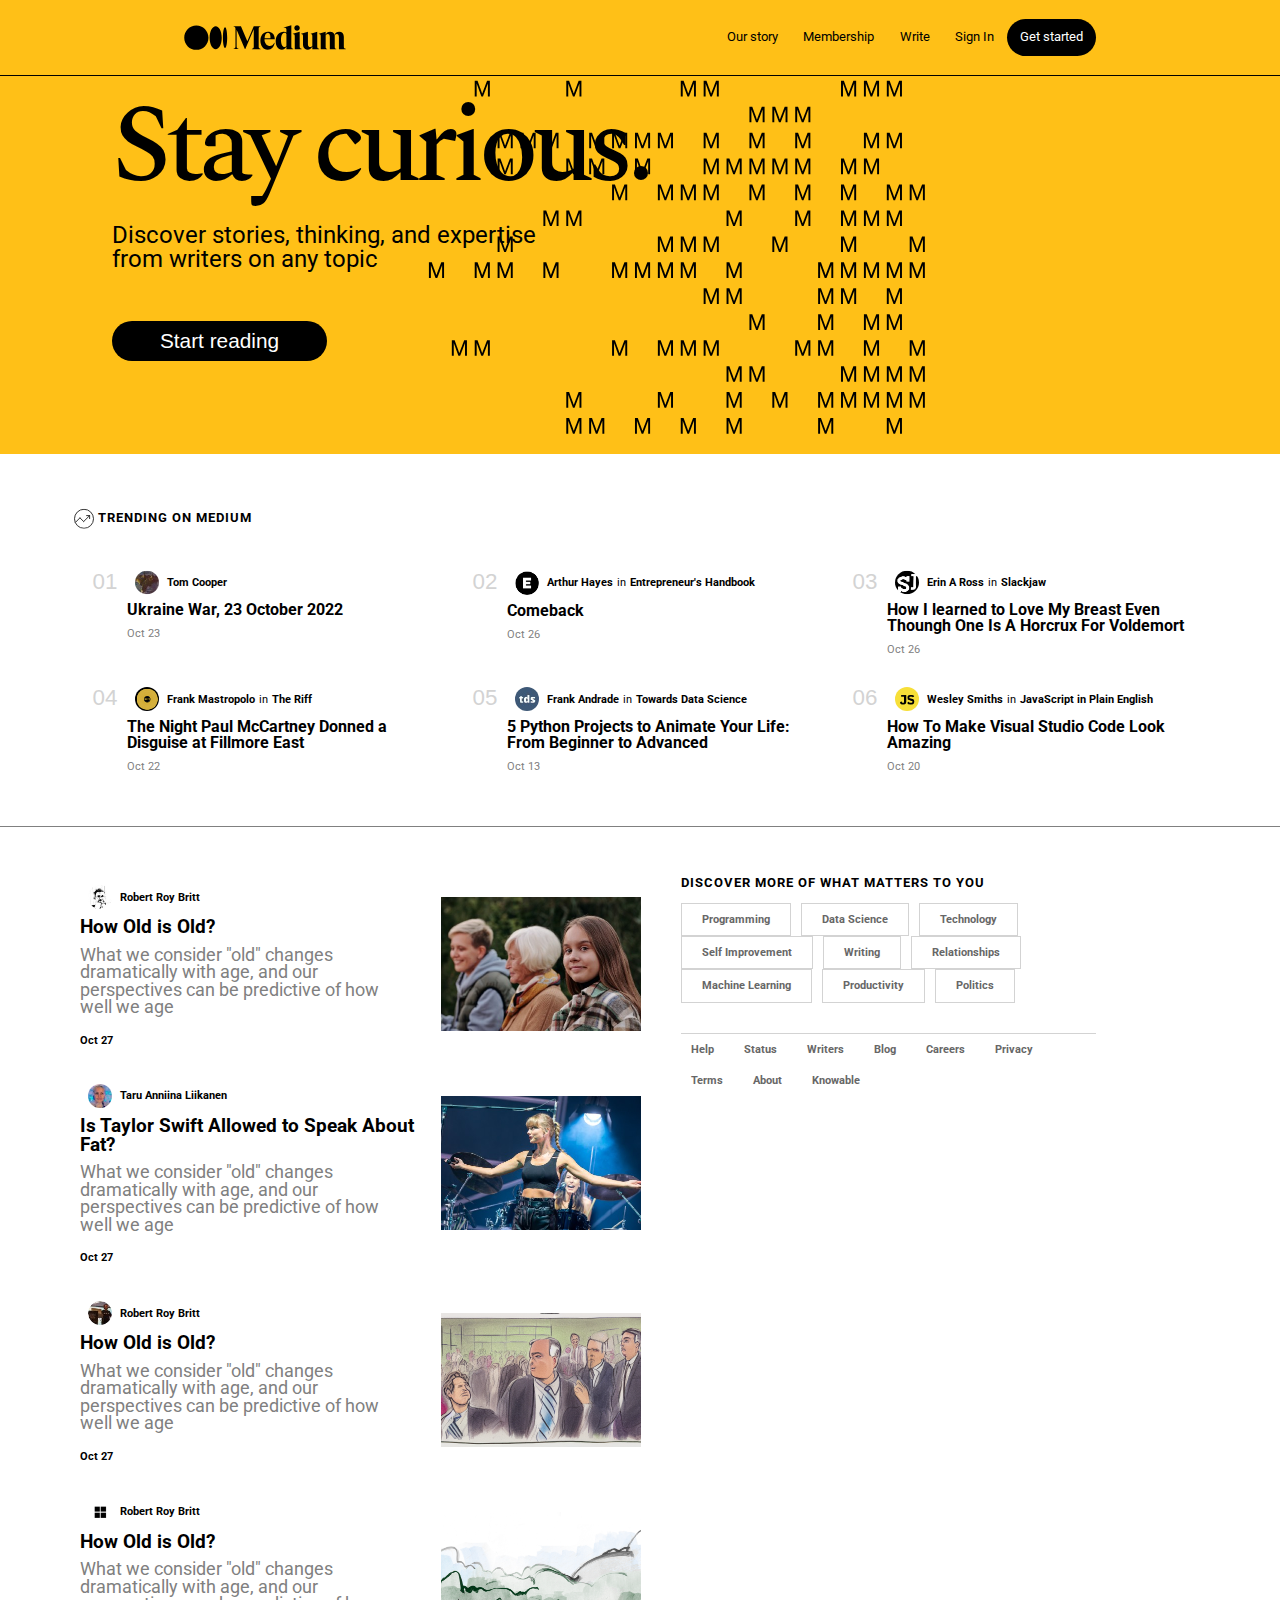
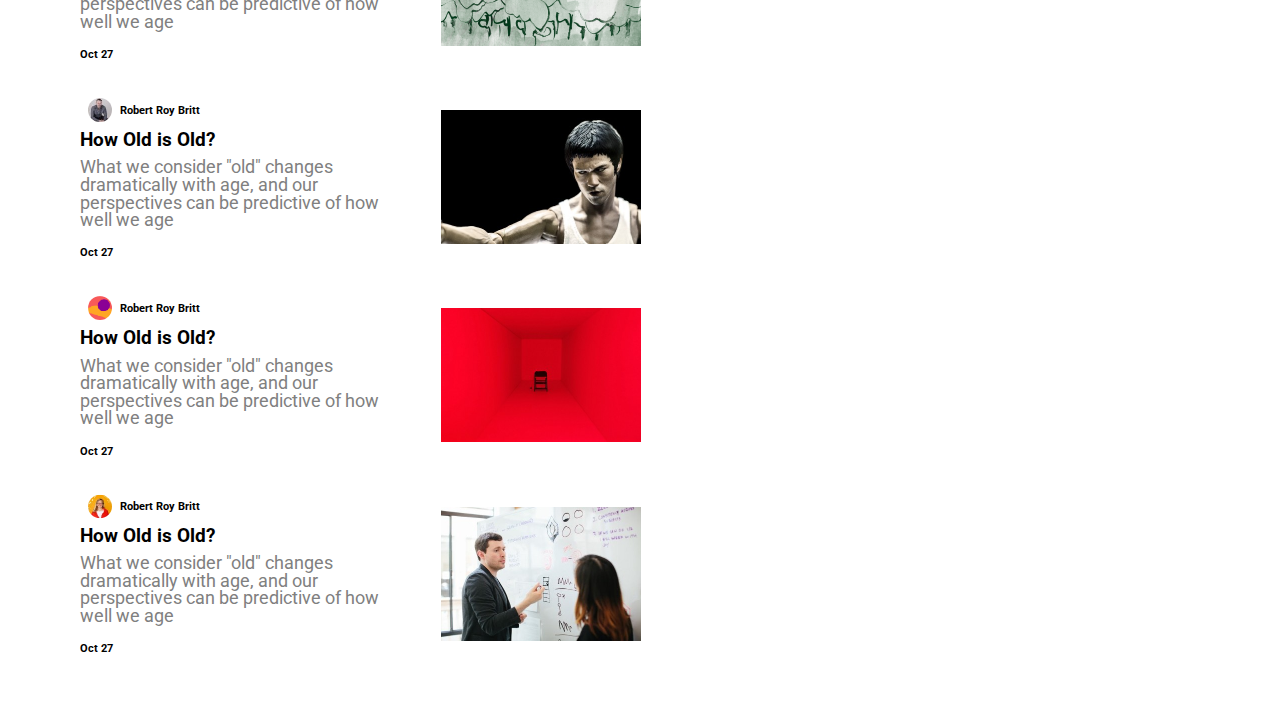
==== commit 1425b6ef: "Almost complete (no extra atm)" ====
--- a/index.html
+++ b/index.html
@@ -8,7 +8,14 @@
       name="description"
       content="Medium is an open platform where readers find dynamic thinking, and where expert and undiscovered voices can share their writing on any topic."
     />
+    <link rel="preconnect" href="https://fonts.googleapis.com" />
+    <link rel="preconnect" href="https://fonts.gstatic.com" crossorigin />
+    <link
+      href="https://fonts.googleapis.com/css2?family=Roboto:wght@100;400;700&family=Spectral&display=swap"
+      rel="stylesheet"
+    />
     <link rel="stylesheet" href="./assets/css/reset.css" />
+    <link rel="stylesheet" href="assets/css/style.css" />
     <title>Medium - Where good ideas find you</title>
   </head>
 
@@ -20,9230 +27,9235 @@
         <img src="./assets/imgs/svg/logo.svg" alt="Medium logo" />
         <div class="navbar-rightside">
           <ul>
-            <li>Our story</li>
-            <li>Membership</li>
-            <li>Write</li>
-            <li>Sign In</li>
-            <li class="join">Get stardted</li>
+            <li><a href="#">Our story</a></li>
+            <li><a href="#">Membership</a></li>
+            <li><a href="#">Write</a></li>
+            <li><a href="#">Sign In</a></li>
+            <li class="join"><a href="#">Get started</a></li>
           </ul>
         </div>
       </nav>
       <!-- FINE NAV -->
 
-      <section>
-        <div>
-          <h1>Stay curious</h1>
-          <h2>
-            Discover stories, thinking, and expertise from writers on any topic
-          </h2>
-          <button>Start reading</button>
+      <!-- INIZIO SECTION START-READING-->
+      <section class="start-reading">
+        <div class="m-container">
+          <svg
+            xmlns="http://www.w3.org/2000/svg"
+            viewBox="0 0 585 462"
+            width="585"
+            height="462"
+            preserveAspectRatio="xMidYMid meet"
+            style="
+              width: 100%;
+              height: 100%;
+              transform: translate3d(0px, 0px, 0px);
+              content-visibility: visible;
+            "
+          >
+            <defs>
+              <clipPath id="__lottie_element_3372">
+                <rect width="585" height="462" x="0" y="0"></rect>
+              </clipPath>
+            </defs>
+            <g clip-path="url(#__lottie_element_3372)">
+              <g
+                fill="rgb(0,0,0)"
+                font-size="22"
+                font-family="Shne"
+                font-style="normal"
+                font-weight="normal"
+                aria-label=" M M M M M M M M M M M M M M
+              M M M M M M M M M M M M M M M M M M M M M
+             M M M M M M M M M M M M M M M M M M M M M M M M M
+              M M M M M M M M M M M M
+              M M M M M M M M M M M M M M M M M M M
+              M M M M M M M M M M M M M M M M M M M M M
+              M M M M M M M M M M M M M M
+             M M M M M M M M M M M M M M M M M
+             M M M M M M M M M M M M M M M M M M M
+              M M M M M M M M M M M M M M M M M M M M M M M
+             M M M M M M M M M M M M
+              M M M M M M M M M M M M
+              M M M M M M M M M M M M M M M M M M M M M
+              M M M M M M M M M M M
+              M M M M M M M M M M M M M M M M M
+              M M M M M M M M M M M M M M M M
+             "
+                transform="matrix(1,0,0,1,291,232)"
+                opacity="1"
+                style="display: block"
+              >
+                <g
+                  stroke-linecap="butt"
+                  stroke-linejoin="round"
+                  stroke-miterlimit="4"
+                  transform="matrix(1,0,0,1,-33.238014221191406,-187.70428466796875)"
+                  opacity="0"
+                  style="display: inherit"
+                >
+                  <g transform="scale(0.22,0.22)">
+                    <g style="display: none"></g>
+                  </g>
+                </g>
+                <g
+                  stroke-linecap="butt"
+                  stroke-linejoin="round"
+                  stroke-miterlimit="4"
+                  transform="matrix(1,0,0,1,-28.6619930267334,-187.70428466796875)"
+                  opacity="0"
+                  style="display: inherit"
+                >
+                  <g transform="scale(0.22,0.22)">
+                    <g
+                      transform="matrix(1,0,0,1,0,0)"
+                      opacity="1"
+                      style="display: block"
+                    >
+                      <path
+                        d=" M46.82899856567383,0 C46.82899856567383,0 68.98500061035156,-59.518001556396484 68.98500061035156,-59.518001556396484 C68.98500061035156,-59.518001556396484 68.98500061035156,0 68.98500061035156,0 C68.98500061035156,0 77.947998046875,0 77.947998046875,0 C77.947998046875,0 77.947998046875,-72.30799865722656 77.947998046875,-72.30799865722656 C77.947998046875,-72.30799865722656 65.15799713134766,-72.30799865722656 65.15799713134766,-72.30799865722656 C65.15799713134766,-72.30799865722656 43.10300064086914,-12.890999794006348 43.10300064086914,-12.890999794006348 C43.10300064086914,-12.890999794006348 21.14900016784668,-72.30799865722656 21.14900016784668,-72.30799865722656 C21.14900016784668,-72.30799865722656 7.955999851226807,-72.30799865722656 7.955999851226807,-72.30799865722656 C7.955999851226807,-72.30799865722656 7.955999851226807,0 7.955999851226807,0 C7.955999851226807,0 17.020000457763672,0 17.020000457763672,0 C17.020000457763672,0 17.020000457763672,-59.518001556396484 17.020000457763672,-59.518001556396484 C17.020000457763672,-59.518001556396484 39.07500076293945,0 39.07500076293945,0 C39.07500076293945,0 46.82899856567383,0 46.82899856567383,0z"
+                      ></path>
+                      <g opacity="1" transform="matrix(1,0,0,1,0,0)"></g>
+                    </g>
+                  </g>
+                </g>
+                <g
+                  stroke-linecap="butt"
+                  stroke-linejoin="round"
+                  stroke-miterlimit="4"
+                  transform="matrix(1,0,0,1,-9.940010070800781,-187.70428466796875)"
+                  opacity="0"
+                  style="display: inherit"
+                >
+                  <g transform="scale(0.22,0.22)">
+                    <g style="display: none"></g>
+                  </g>
+                </g>
+                <g
+                  stroke-linecap="butt"
+                  stroke-linejoin="round"
+                  stroke-miterlimit="4"
+                  transform="matrix(1,0,0,1,-5.363988876342773,-187.70428466796875)"
+                  opacity="0"
+                  style="display: inherit"
+                >
+                  <g transform="scale(0.22,0.22)">
+                    <g
+                      transform="matrix(1,0,0,1,0,0)"
+                      opacity="1"
+                      style="display: block"
+                    >
+                      <path
+                        d=" M46.82899856567383,0 C46.82899856567383,0 68.98500061035156,-59.518001556396484 68.98500061035156,-59.518001556396484 C68.98500061035156,-59.518001556396484 68.98500061035156,0 68.98500061035156,0 C68.98500061035156,0 77.947998046875,0 77.947998046875,0 C77.947998046875,0 77.947998046875,-72.30799865722656 77.947998046875,-72.30799865722656 C77.947998046875,-72.30799865722656 65.15799713134766,-72.30799865722656 65.15799713134766,-72.30799865722656 C65.15799713134766,-72.30799865722656 43.10300064086914,-12.890999794006348 43.10300064086914,-12.890999794006348 C43.10300064086914,-12.890999794006348 21.14900016784668,-72.30799865722656 21.14900016784668,-72.30799865722656 C21.14900016784668,-72.30799865722656 7.955999851226807,-72.30799865722656 7.955999851226807,-72.30799865722656 C7.955999851226807,-72.30799865722656 7.955999851226807,0 7.955999851226807,0 C7.955999851226807,0 17.020000457763672,0 17.020000457763672,0 C17.020000457763672,0 17.020000457763672,-59.518001556396484 17.020000457763672,-59.518001556396484 C17.020000457763672,-59.518001556396484 39.07500076293945,0 39.07500076293945,0 C39.07500076293945,0 46.82899856567383,0 46.82899856567383,0z"
+                      ></path>
+                      <g opacity="1" transform="matrix(1,0,0,1,0,0)"></g>
+                    </g>
+                  </g>
+                </g>
+                <g
+                  stroke-linecap="butt"
+                  stroke-linejoin="round"
+                  stroke-miterlimit="4"
+                  transform="matrix(1,0,0,1,13.357994079589844,-187.70428466796875)"
+                  opacity="0"
+                  style="display: inherit"
+                >
+                  <g transform="scale(0.22,0.22)">
+                    <g style="display: none"></g>
+                  </g>
+                </g>
+                <g
+                  stroke-linecap="butt"
+                  stroke-linejoin="round"
+                  stroke-miterlimit="4"
+                  transform="matrix(1,0,0,1,17.93400001525879,-187.70428466796875)"
+                  opacity="0"
+                  style="display: inherit"
+                >
+                  <g transform="scale(0.22,0.22)">
+                    <g
+                      transform="matrix(1,0,0,1,0,0)"
+                      opacity="1"
+                      style="display: block"
+                    >
+                      <path
+                        d=" M46.82899856567383,0 C46.82899856567383,0 68.98500061035156,-59.518001556396484 68.98500061035156,-59.518001556396484 C68.98500061035156,-59.518001556396484 68.98500061035156,0 68.98500061035156,0 C68.98500061035156,0 77.947998046875,0 77.947998046875,0 C77.947998046875,0 77.947998046875,-72.30799865722656 77.947998046875,-72.30799865722656 C77.947998046875,-72.30799865722656 65.15799713134766,-72.30799865722656 65.15799713134766,-72.30799865722656 C65.15799713134766,-72.30799865722656 43.10300064086914,-12.890999794006348 43.10300064086914,-12.890999794006348 C43.10300064086914,-12.890999794006348 21.14900016784668,-72.30799865722656 21.14900016784668,-72.30799865722656 C21.14900016784668,-72.30799865722656 7.955999851226807,-72.30799865722656 7.955999851226807,-72.30799865722656 C7.955999851226807,-72.30799865722656 7.955999851226807,0 7.955999851226807,0 C7.955999851226807,0 17.020000457763672,0 17.020000457763672,0 C17.020000457763672,0 17.020000457763672,-59.518001556396484 17.020000457763672,-59.518001556396484 C17.020000457763672,-59.518001556396484 39.07500076293945,0 39.07500076293945,0 C39.07500076293945,0 46.82899856567383,0 46.82899856567383,0z"
+                      ></path>
+                      <g opacity="1" transform="matrix(1,0,0,1,0,0)"></g>
+                    </g>
+                  </g>
+                </g>
+                <g
+                  stroke-linecap="butt"
+                  stroke-linejoin="round"
+                  stroke-miterlimit="4"
+                  transform="matrix(1,0,0,1,36.65599822998047,-187.70428466796875)"
+                  opacity="0"
+                  style="display: inherit"
+                >
+                  <g transform="scale(0.22,0.22)">
+                    <g style="display: none"></g>
+                  </g>
+                </g>
+                <g
+                  stroke-linecap="butt"
+                  stroke-linejoin="round"
+                  stroke-miterlimit="4"
+                  transform="matrix(1,0,0,1,41.23198699951172,-187.70428466796875)"
+                  opacity="1"
+                  style="display: inherit"
+                >
+                  <g transform="scale(0.22,0.22)">
+                    <g
+                      transform="matrix(1,0,0,1,0,0)"
+                      opacity="1"
+                      style="display: block"
+                    >
+                      <path
+                        d=" M46.82899856567383,0 C46.82899856567383,0 68.98500061035156,-59.518001556396484 68.98500061035156,-59.518001556396484 C68.98500061035156,-59.518001556396484 68.98500061035156,0 68.98500061035156,0 C68.98500061035156,0 77.947998046875,0 77.947998046875,0 C77.947998046875,0 77.947998046875,-72.30799865722656 77.947998046875,-72.30799865722656 C77.947998046875,-72.30799865722656 65.15799713134766,-72.30799865722656 65.15799713134766,-72.30799865722656 C65.15799713134766,-72.30799865722656 43.10300064086914,-12.890999794006348 43.10300064086914,-12.890999794006348 C43.10300064086914,-12.890999794006348 21.14900016784668,-72.30799865722656 21.14900016784668,-72.30799865722656 C21.14900016784668,-72.30799865722656 7.955999851226807,-72.30799865722656 7.955999851226807,-72.30799865722656 C7.955999851226807,-72.30799865722656 7.955999851226807,0 7.955999851226807,0 C7.955999851226807,0 17.020000457763672,0 17.020000457763672,0 C17.020000457763672,0 17.020000457763672,-59.518001556396484 17.020000457763672,-59.518001556396484 C17.020000457763672,-59.518001556396484 39.07500076293945,0 39.07500076293945,0 C39.07500076293945,0 46.82899856567383,0 46.82899856567383,0z"
+                      ></path>
+                      <g opacity="1" transform="matrix(1,0,0,1,0,0)"></g>
+                    </g>
+                  </g>
+                </g>
+                <g
+                  stroke-linecap="butt"
+                  stroke-linejoin="round"
+                  stroke-miterlimit="4"
+                  transform="matrix(1,0,0,1,59.954002380371094,-187.70428466796875)"
+                  opacity="1"
+                  style="display: inherit"
+                >
+                  <g transform="scale(0.22,0.22)">
+                    <g style="display: none"></g>
+                  </g>
+                </g>
+                <g
+                  stroke-linecap="butt"
+                  stroke-linejoin="round"
+                  stroke-miterlimit="4"
+                  transform="matrix(1,0,0,1,64.52999114990234,-187.70428466796875)"
+                  opacity="0"
+                  style="display: inherit"
+                >
+                  <g transform="scale(0.22,0.22)">
+                    <g
+                      transform="matrix(1,0,0,1,0,0)"
+                      opacity="1"
+                      style="display: block"
+                    >
+                      <path
+                        d=" M46.82899856567383,0 C46.82899856567383,0 68.98500061035156,-59.518001556396484 68.98500061035156,-59.518001556396484 C68.98500061035156,-59.518001556396484 68.98500061035156,0 68.98500061035156,0 C68.98500061035156,0 77.947998046875,0 77.947998046875,0 C77.947998046875,0 77.947998046875,-72.30799865722656 77.947998046875,-72.30799865722656 C77.947998046875,-72.30799865722656 65.15799713134766,-72.30799865722656 65.15799713134766,-72.30799865722656 C65.15799713134766,-72.30799865722656 43.10300064086914,-12.890999794006348 43.10300064086914,-12.890999794006348 C43.10300064086914,-12.890999794006348 21.14900016784668,-72.30799865722656 21.14900016784668,-72.30799865722656 C21.14900016784668,-72.30799865722656 7.955999851226807,-72.30799865722656 7.955999851226807,-72.30799865722656 C7.955999851226807,-72.30799865722656 7.955999851226807,0 7.955999851226807,0 C7.955999851226807,0 17.020000457763672,0 17.020000457763672,0 C17.020000457763672,0 17.020000457763672,-59.518001556396484 17.020000457763672,-59.518001556396484 C17.020000457763672,-59.518001556396484 39.07500076293945,0 39.07500076293945,0 C39.07500076293945,0 46.82899856567383,0 46.82899856567383,0z"
+                      ></path>
+                      <g opacity="1" transform="matrix(1,0,0,1,0,0)"></g>
+                    </g>
+                  </g>
+                </g>
+                <g
+                  stroke-linecap="butt"
+                  stroke-linejoin="round"
+                  stroke-miterlimit="4"
+                  transform="matrix(1,0,0,1,83.25200653076172,-187.70428466796875)"
+                  opacity="0"
+                  style="display: inherit"
+                >
+                  <g transform="scale(0.22,0.22)">
+                    <g style="display: none"></g>
+                  </g>
+                </g>
+                <g
+                  stroke-linecap="butt"
+                  stroke-linejoin="round"
+                  stroke-miterlimit="4"
+                  transform="matrix(1,0,0,1,87.82799530029297,-187.70428466796875)"
+                  opacity="1"
+                  style="display: inherit"
+                >
+                  <g transform="scale(0.22,0.22)">
+                    <g
+                      transform="matrix(1,0,0,1,0,0)"
+                      opacity="1"
+                      style="display: block"
+                    >
+                      <path
+                        d=" M46.82899856567383,0 C46.82899856567383,0 68.98500061035156,-59.518001556396484 68.98500061035156,-59.518001556396484 C68.98500061035156,-59.518001556396484 68.98500061035156,0 68.98500061035156,0 C68.98500061035156,0 77.947998046875,0 77.947998046875,0 C77.947998046875,0 77.947998046875,-72.30799865722656 77.947998046875,-72.30799865722656 C77.947998046875,-72.30799865722656 65.15799713134766,-72.30799865722656 65.15799713134766,-72.30799865722656 C65.15799713134766,-72.30799865722656 43.10300064086914,-12.890999794006348 43.10300064086914,-12.890999794006348 C43.10300064086914,-12.890999794006348 21.14900016784668,-72.30799865722656 21.14900016784668,-72.30799865722656 C21.14900016784668,-72.30799865722656 7.955999851226807,-72.30799865722656 7.955999851226807,-72.30799865722656 C7.955999851226807,-72.30799865722656 7.955999851226807,0 7.955999851226807,0 C7.955999851226807,0 17.020000457763672,0 17.020000457763672,0 C17.020000457763672,0 17.020000457763672,-59.518001556396484 17.020000457763672,-59.518001556396484 C17.020000457763672,-59.518001556396484 39.07500076293945,0 39.07500076293945,0 C39.07500076293945,0 46.82899856567383,0 46.82899856567383,0z"
+                      ></path>
+                      <g opacity="1" transform="matrix(1,0,0,1,0,0)"></g>
+                    </g>
+                  </g>
+                </g>
+                <g
+                  stroke-linecap="butt"
+                  stroke-linejoin="round"
+                  stroke-miterlimit="4"
+                  transform="matrix(1,0,0,1,106.54999542236328,-187.70428466796875)"
+                  opacity="1"
+                  style="display: inherit"
+                >
+                  <g transform="scale(0.22,0.22)">
+                    <g style="display: none"></g>
+                  </g>
+                </g>
+                <g
+                  stroke-linecap="butt"
+                  stroke-linejoin="round"
+                  stroke-miterlimit="4"
+                  transform="matrix(1,0,0,1,111.1259994506836,-187.70428466796875)"
+                  opacity="1"
+                  style="display: inherit"
+                >
+                  <g transform="scale(0.22,0.22)">
+                    <g
+                      transform="matrix(1,0,0,1,0,0)"
+                      opacity="1"
+                      style="display: block"
+                    >
+                      <path
+                        d=" M46.82899856567383,0 C46.82899856567383,0 68.98500061035156,-59.518001556396484 68.98500061035156,-59.518001556396484 C68.98500061035156,-59.518001556396484 68.98500061035156,0 68.98500061035156,0 C68.98500061035156,0 77.947998046875,0 77.947998046875,0 C77.947998046875,0 77.947998046875,-72.30799865722656 77.947998046875,-72.30799865722656 C77.947998046875,-72.30799865722656 65.15799713134766,-72.30799865722656 65.15799713134766,-72.30799865722656 C65.15799713134766,-72.30799865722656 43.10300064086914,-12.890999794006348 43.10300064086914,-12.890999794006348 C43.10300064086914,-12.890999794006348 21.14900016784668,-72.30799865722656 21.14900016784668,-72.30799865722656 C21.14900016784668,-72.30799865722656 7.955999851226807,-72.30799865722656 7.955999851226807,-72.30799865722656 C7.955999851226807,-72.30799865722656 7.955999851226807,0 7.955999851226807,0 C7.955999851226807,0 17.020000457763672,0 17.020000457763672,0 C17.020000457763672,0 17.020000457763672,-59.518001556396484 17.020000457763672,-59.518001556396484 C17.020000457763672,-59.518001556396484 39.07500076293945,0 39.07500076293945,0 C39.07500076293945,0 46.82899856567383,0 46.82899856567383,0z"
+                      ></path>
+                      <g opacity="1" transform="matrix(1,0,0,1,0,0)"></g>
+                    </g>
+                  </g>
+                </g>
+                <g
+                  stroke-linecap="butt"
+                  stroke-linejoin="round"
+                  stroke-miterlimit="4"
+                  transform="matrix(1,0,0,1,129.84800720214844,-187.70428466796875)"
+                  opacity="0"
+                  style="display: inherit"
+                >
+                  <g transform="scale(0.22,0.22)">
+                    <g style="display: none"></g>
+                  </g>
+                </g>
+                <g
+                  stroke-linecap="butt"
+                  stroke-linejoin="round"
+                  stroke-miterlimit="4"
+                  transform="matrix(1,0,0,1,134.42401123046875,-187.70428466796875)"
+                  opacity="1"
+                  style="display: inherit"
+                >
+                  <g transform="scale(0.22,0.22)">
+                    <g
+                      transform="matrix(1,0,0,1,0,0)"
+                      opacity="1"
+                      style="display: block"
+                    >
+                      <path
+                        d=" M46.82899856567383,0 C46.82899856567383,0 68.98500061035156,-59.518001556396484 68.98500061035156,-59.518001556396484 C68.98500061035156,-59.518001556396484 68.98500061035156,0 68.98500061035156,0 C68.98500061035156,0 77.947998046875,0 77.947998046875,0 C77.947998046875,0 77.947998046875,-72.30799865722656 77.947998046875,-72.30799865722656 C77.947998046875,-72.30799865722656 65.15799713134766,-72.30799865722656 65.15799713134766,-72.30799865722656 C65.15799713134766,-72.30799865722656 43.10300064086914,-12.890999794006348 43.10300064086914,-12.890999794006348 C43.10300064086914,-12.890999794006348 21.14900016784668,-72.30799865722656 21.14900016784668,-72.30799865722656 C21.14900016784668,-72.30799865722656 7.955999851226807,-72.30799865722656 7.955999851226807,-72.30799865722656 C7.955999851226807,-72.30799865722656 7.955999851226807,0 7.955999851226807,0 C7.955999851226807,0 17.020000457763672,0 17.020000457763672,0 C17.020000457763672,0 17.020000457763672,-59.518001556396484 17.020000457763672,-59.518001556396484 C17.020000457763672,-59.518001556396484 39.07500076293945,0 39.07500076293945,0 C39.07500076293945,0 46.82899856567383,0 46.82899856567383,0z"
+                      ></path>
+                      <g opacity="1" transform="matrix(1,0,0,1,0,0)"></g>
+                    </g>
+                  </g>
+                </g>
+                <g
+                  stroke-linecap="butt"
+                  stroke-linejoin="round"
+                  stroke-miterlimit="4"
+                  transform="matrix(1,0,0,1,153.14599609375,-187.70428466796875)"
+                  opacity="1"
+                  style="display: inherit"
+                >
+                  <g transform="scale(0.22,0.22)">
+                    <g style="display: none"></g>
+                  </g>
+                </g>
+                <g
+                  stroke-linecap="butt"
+                  stroke-linejoin="round"
+                  stroke-miterlimit="4"
+                  transform="matrix(1,0,0,1,157.72198486328125,-187.70428466796875)"
+                  opacity="1"
+                  style="display: inherit"
+                >
+                  <g transform="scale(0.22,0.22)">
+                    <g
+                      transform="matrix(1,0,0,1,0,0)"
+                      opacity="1"
+                      style="display: block"
+                    >
+                      <path
+                        d=" M46.82899856567383,0 C46.82899856567383,0 68.98500061035156,-59.518001556396484 68.98500061035156,-59.518001556396484 C68.98500061035156,-59.518001556396484 68.98500061035156,0 68.98500061035156,0 C68.98500061035156,0 77.947998046875,0 77.947998046875,0 C77.947998046875,0 77.947998046875,-72.30799865722656 77.947998046875,-72.30799865722656 C77.947998046875,-72.30799865722656 65.15799713134766,-72.30799865722656 65.15799713134766,-72.30799865722656 C65.15799713134766,-72.30799865722656 43.10300064086914,-12.890999794006348 43.10300064086914,-12.890999794006348 C43.10300064086914,-12.890999794006348 21.14900016784668,-72.30799865722656 21.14900016784668,-72.30799865722656 C21.14900016784668,-72.30799865722656 7.955999851226807,-72.30799865722656 7.955999851226807,-72.30799865722656 C7.955999851226807,-72.30799865722656 7.955999851226807,0 7.955999851226807,0 C7.955999851226807,0 17.020000457763672,0 17.020000457763672,0 C17.020000457763672,0 17.020000457763672,-59.518001556396484 17.020000457763672,-59.518001556396484 C17.020000457763672,-59.518001556396484 39.07500076293945,0 39.07500076293945,0 C39.07500076293945,0 46.82899856567383,0 46.82899856567383,0z"
+                      ></path>
+                      <g opacity="1" transform="matrix(1,0,0,1,0,0)"></g>
+                    </g>
+                  </g>
+                </g>
+                <g
+                  stroke-linecap="butt"
+                  stroke-linejoin="round"
+                  stroke-miterlimit="4"
+                  transform="matrix(1,0,0,1,176.44398498535156,-187.70428466796875)"
+                  opacity="1"
+                  style="display: inherit"
+                >
+                  <g transform="scale(0.22,0.22)">
+                    <g style="display: none"></g>
+                  </g>
+                </g>
+                <g
+                  stroke-linecap="butt"
+                  stroke-linejoin="round"
+                  stroke-miterlimit="4"
+                  transform="matrix(1,0,0,1,181.01998901367188,-187.70428466796875)"
+                  opacity="1"
+                  style="display: inherit"
+                >
+                  <g transform="scale(0.22,0.22)">
+                    <g
+                      transform="matrix(1,0,0,1,0,0)"
+                      opacity="1"
+                      style="display: block"
+                    >
+                      <path
+                        d=" M46.82899856567383,0 C46.82899856567383,0 68.98500061035156,-59.518001556396484 68.98500061035156,-59.518001556396484 C68.98500061035156,-59.518001556396484 68.98500061035156,0 68.98500061035156,0 C68.98500061035156,0 77.947998046875,0 77.947998046875,0 C77.947998046875,0 77.947998046875,-72.30799865722656 77.947998046875,-72.30799865722656 C77.947998046875,-72.30799865722656 65.15799713134766,-72.30799865722656 65.15799713134766,-72.30799865722656 C65.15799713134766,-72.30799865722656 43.10300064086914,-12.890999794006348 43.10300064086914,-12.890999794006348 C43.10300064086914,-12.890999794006348 21.14900016784668,-72.30799865722656 21.14900016784668,-72.30799865722656 C21.14900016784668,-72.30799865722656 7.955999851226807,-72.30799865722656 7.955999851226807,-72.30799865722656 C7.955999851226807,-72.30799865722656 7.955999851226807,0 7.955999851226807,0 C7.955999851226807,0 17.020000457763672,0 17.020000457763672,0 C17.020000457763672,0 17.020000457763672,-59.518001556396484 17.020000457763672,-59.518001556396484 C17.020000457763672,-59.518001556396484 39.07500076293945,0 39.07500076293945,0 C39.07500076293945,0 46.82899856567383,0 46.82899856567383,0z"
+                      ></path>
+                      <g opacity="1" transform="matrix(1,0,0,1,0,0)"></g>
+                    </g>
+                  </g>
+                </g>
+                <g
+                  stroke-linecap="butt"
+                  stroke-linejoin="round"
+                  stroke-miterlimit="4"
+                  transform="matrix(1,0,0,1,199.7419891357422,-187.70428466796875)"
+                  opacity="0"
+                  style="display: inherit"
+                >
+                  <g transform="scale(0.22,0.22)">
+                    <g style="display: none"></g>
+                  </g>
+                </g>
+                <g
+                  stroke-linecap="butt"
+                  stroke-linejoin="round"
+                  stroke-miterlimit="4"
+                  transform="matrix(1,0,0,1,204.3179931640625,-187.70428466796875)"
+                  opacity="0"
+                  style="display: inherit"
+                >
+                  <g transform="scale(0.22,0.22)">
+                    <g
+                      transform="matrix(1,0,0,1,0,0)"
+                      opacity="1"
+                      style="display: block"
+                    >
+                      <path
+                        d=" M46.82899856567383,0 C46.82899856567383,0 68.98500061035156,-59.518001556396484 68.98500061035156,-59.518001556396484 C68.98500061035156,-59.518001556396484 68.98500061035156,0 68.98500061035156,0 C68.98500061035156,0 77.947998046875,0 77.947998046875,0 C77.947998046875,0 77.947998046875,-72.30799865722656 77.947998046875,-72.30799865722656 C77.947998046875,-72.30799865722656 65.15799713134766,-72.30799865722656 65.15799713134766,-72.30799865722656 C65.15799713134766,-72.30799865722656 43.10300064086914,-12.890999794006348 43.10300064086914,-12.890999794006348 C43.10300064086914,-12.890999794006348 21.14900016784668,-72.30799865722656 21.14900016784668,-72.30799865722656 C21.14900016784668,-72.30799865722656 7.955999851226807,-72.30799865722656 7.955999851226807,-72.30799865722656 C7.955999851226807,-72.30799865722656 7.955999851226807,0 7.955999851226807,0 C7.955999851226807,0 17.020000457763672,0 17.020000457763672,0 C17.020000457763672,0 17.020000457763672,-59.518001556396484 17.020000457763672,-59.518001556396484 C17.020000457763672,-59.518001556396484 39.07500076293945,0 39.07500076293945,0 C39.07500076293945,0 46.82899856567383,0 46.82899856567383,0z"
+                      ></path>
+                      <g opacity="1" transform="matrix(1,0,0,1,0,0)"></g>
+                    </g>
+                  </g>
+                </g>
+                <g
+                  stroke-linecap="butt"
+                  stroke-linejoin="round"
+                  stroke-miterlimit="4"
+                  transform="matrix(1,0,0,1,223.0399932861328,-187.70428466796875)"
+                  opacity="0"
+                  style="display: inherit"
+                >
+                  <g transform="scale(0.22,0.22)">
+                    <g style="display: none"></g>
+                  </g>
+                </g>
+                <g
+                  stroke-linecap="butt"
+                  stroke-linejoin="round"
+                  stroke-miterlimit="4"
+                  transform="matrix(1,0,0,1,227.61599731445312,-187.70428466796875)"
+                  opacity="0"
+                  style="display: inherit"
+                >
+                  <g transform="scale(0.22,0.22)">
+                    <g
+                      transform="matrix(1,0,0,1,0,0)"
+                      opacity="1"
+                      style="display: block"
+                    >
+                      <path
+                        d=" M46.82899856567383,0 C46.82899856567383,0 68.98500061035156,-59.518001556396484 68.98500061035156,-59.518001556396484 C68.98500061035156,-59.518001556396484 68.98500061035156,0 68.98500061035156,0 C68.98500061035156,0 77.947998046875,0 77.947998046875,0 C77.947998046875,0 77.947998046875,-72.30799865722656 77.947998046875,-72.30799865722656 C77.947998046875,-72.30799865722656 65.15799713134766,-72.30799865722656 65.15799713134766,-72.30799865722656 C65.15799713134766,-72.30799865722656 43.10300064086914,-12.890999794006348 43.10300064086914,-12.890999794006348 C43.10300064086914,-12.890999794006348 21.14900016784668,-72.30799865722656 21.14900016784668,-72.30799865722656 C21.14900016784668,-72.30799865722656 7.955999851226807,-72.30799865722656 7.955999851226807,-72.30799865722656 C7.955999851226807,-72.30799865722656 7.955999851226807,0 7.955999851226807,0 C7.955999851226807,0 17.020000457763672,0 17.020000457763672,0 C17.020000457763672,0 17.020000457763672,-59.518001556396484 17.020000457763672,-59.518001556396484 C17.020000457763672,-59.518001556396484 39.07500076293945,0 39.07500076293945,0 C39.07500076293945,0 46.82899856567383,0 46.82899856567383,0z"
+                      ></path>
+                      <g opacity="1" transform="matrix(1,0,0,1,0,0)"></g>
+                    </g>
+                  </g>
+                </g>
+                <g
+                  stroke-linecap="butt"
+                  stroke-linejoin="round"
+                  stroke-miterlimit="4"
+                  transform="matrix(1,0,0,1,246.33799743652344,-187.70428466796875)"
+                  opacity="1"
+                  style="display: inherit"
+                >
+                  <g transform="scale(0.22,0.22)">
+                    <g style="display: none"></g>
+                  </g>
+                </g>
+                <g
+                  stroke-linecap="butt"
+                  stroke-linejoin="round"
+                  stroke-miterlimit="4"
+                  transform="matrix(1,0,0,1,250.9139862060547,-187.70428466796875)"
+                  opacity="0"
+                  style="display: inherit"
+                >
+                  <g transform="scale(0.22,0.22)">
+                    <g
+                      transform="matrix(1,0,0,1,0,0)"
+                      opacity="1"
+                      style="display: block"
+                    >
+                      <path
+                        d=" M46.82899856567383,0 C46.82899856567383,0 68.98500061035156,-59.518001556396484 68.98500061035156,-59.518001556396484 C68.98500061035156,-59.518001556396484 68.98500061035156,0 68.98500061035156,0 C68.98500061035156,0 77.947998046875,0 77.947998046875,0 C77.947998046875,0 77.947998046875,-72.30799865722656 77.947998046875,-72.30799865722656 C77.947998046875,-72.30799865722656 65.15799713134766,-72.30799865722656 65.15799713134766,-72.30799865722656 C65.15799713134766,-72.30799865722656 43.10300064086914,-12.890999794006348 43.10300064086914,-12.890999794006348 C43.10300064086914,-12.890999794006348 21.14900016784668,-72.30799865722656 21.14900016784668,-72.30799865722656 C21.14900016784668,-72.30799865722656 7.955999851226807,-72.30799865722656 7.955999851226807,-72.30799865722656 C7.955999851226807,-72.30799865722656 7.955999851226807,0 7.955999851226807,0 C7.955999851226807,0 17.020000457763672,0 17.020000457763672,0 C17.020000457763672,0 17.020000457763672,-59.518001556396484 17.020000457763672,-59.518001556396484 C17.020000457763672,-59.518001556396484 39.07500076293945,0 39.07500076293945,0 C39.07500076293945,0 46.82899856567383,0 46.82899856567383,0z"
+                      ></path>
+                      <g opacity="1" transform="matrix(1,0,0,1,0,0)"></g>
+                    </g>
+                  </g>
+                </g>
+                <g
+                  stroke-linecap="butt"
+                  stroke-linejoin="round"
+                  stroke-miterlimit="4"
+                  transform="matrix(1,0,0,1,269.6360168457031,-187.70428466796875)"
+                  opacity="0"
+                  style="display: inherit"
+                >
+                  <g transform="scale(0.22,0.22)">
+                    <g style="display: none"></g>
+                  </g>
+                </g>
+                <g
+                  stroke-linecap="butt"
+                  stroke-linejoin="round"
+                  stroke-miterlimit="4"
+                  transform="matrix(1,0,0,1,274.2120056152344,-187.70428466796875)"
+                  opacity="1"
+                  style="display: inherit"
+                >
+                  <g transform="scale(0.22,0.22)">
+                    <g
+                      transform="matrix(1,0,0,1,0,0)"
+                      opacity="1"
+                      style="display: block"
+                    >
+                      <path
+                        d=" M46.82899856567383,0 C46.82899856567383,0 68.98500061035156,-59.518001556396484 68.98500061035156,-59.518001556396484 C68.98500061035156,-59.518001556396484 68.98500061035156,0 68.98500061035156,0 C68.98500061035156,0 77.947998046875,0 77.947998046875,0 C77.947998046875,0 77.947998046875,-72.30799865722656 77.947998046875,-72.30799865722656 C77.947998046875,-72.30799865722656 65.15799713134766,-72.30799865722656 65.15799713134766,-72.30799865722656 C65.15799713134766,-72.30799865722656 43.10300064086914,-12.890999794006348 43.10300064086914,-12.890999794006348 C43.10300064086914,-12.890999794006348 21.14900016784668,-72.30799865722656 21.14900016784668,-72.30799865722656 C21.14900016784668,-72.30799865722656 7.955999851226807,-72.30799865722656 7.955999851226807,-72.30799865722656 C7.955999851226807,-72.30799865722656 7.955999851226807,0 7.955999851226807,0 C7.955999851226807,0 17.020000457763672,0 17.020000457763672,0 C17.020000457763672,0 17.020000457763672,-59.518001556396484 17.020000457763672,-59.518001556396484 C17.020000457763672,-59.518001556396484 39.07500076293945,0 39.07500076293945,0 C39.07500076293945,0 46.82899856567383,0 46.82899856567383,0z"
+                      ></path>
+                      <g opacity="1" transform="matrix(1,0,0,1,0,0)"></g>
+                    </g>
+                  </g>
+                </g>
+                <g
+                  stroke-linecap="butt"
+                  stroke-linejoin="round"
+                  stroke-miterlimit="4"
+                  style="display: inherit"
+                >
+                  <g transform="scale(0.22,0.22)">
+                    <g style="display: none"></g>
+                  </g>
+                </g>
+                <g
+                  stroke-linecap="butt"
+                  stroke-linejoin="round"
+                  stroke-miterlimit="4"
+                  transform="matrix(1,0,0,1,-196.3240203857422,-160.30429077148438)"
+                  opacity="1"
+                  style="display: inherit"
+                >
+                  <g transform="scale(0.22,0.22)">
+                    <g style="display: none"></g>
+                  </g>
+                </g>
+                <g
+                  stroke-linecap="butt"
+                  stroke-linejoin="round"
+                  stroke-miterlimit="4"
+                  transform="matrix(1,0,0,1,-191.7480010986328,-160.30429077148438)"
+                  opacity="1"
+                  style="display: inherit"
+                >
+                  <g transform="scale(0.22,0.22)">
+                    <g
+                      transform="matrix(1,0,0,1,0,0)"
+                      opacity="1"
+                      style="display: block"
+                    >
+                      <path
+                        d=" M46.82899856567383,0 C46.82899856567383,0 68.98500061035156,-59.518001556396484 68.98500061035156,-59.518001556396484 C68.98500061035156,-59.518001556396484 68.98500061035156,0 68.98500061035156,0 C68.98500061035156,0 77.947998046875,0 77.947998046875,0 C77.947998046875,0 77.947998046875,-72.30799865722656 77.947998046875,-72.30799865722656 C77.947998046875,-72.30799865722656 65.15799713134766,-72.30799865722656 65.15799713134766,-72.30799865722656 C65.15799713134766,-72.30799865722656 43.10300064086914,-12.890999794006348 43.10300064086914,-12.890999794006348 C43.10300064086914,-12.890999794006348 21.14900016784668,-72.30799865722656 21.14900016784668,-72.30799865722656 C21.14900016784668,-72.30799865722656 7.955999851226807,-72.30799865722656 7.955999851226807,-72.30799865722656 C7.955999851226807,-72.30799865722656 7.955999851226807,0 7.955999851226807,0 C7.955999851226807,0 17.020000457763672,0 17.020000457763672,0 C17.020000457763672,0 17.020000457763672,-59.518001556396484 17.020000457763672,-59.518001556396484 C17.020000457763672,-59.518001556396484 39.07500076293945,0 39.07500076293945,0 C39.07500076293945,0 46.82899856567383,0 46.82899856567383,0z"
+                      ></path>
+                      <g opacity="1" transform="matrix(1,0,0,1,0,0)"></g>
+                    </g>
+                  </g>
+                </g>
+                <g
+                  stroke-linecap="butt"
+                  stroke-linejoin="round"
+                  stroke-miterlimit="4"
+                  transform="matrix(1,0,0,1,-173.02601623535156,-160.30429077148438)"
+                  opacity="1"
+                  style="display: inherit"
+                >
+                  <g transform="scale(0.22,0.22)">
+                    <g style="display: none"></g>
+                  </g>
+                </g>
+                <g
+                  stroke-linecap="butt"
+                  stroke-linejoin="round"
+                  stroke-miterlimit="4"
+                  transform="matrix(1,0,0,1,-168.4499969482422,-160.30429077148438)"
+                  opacity="1"
+                  style="display: inherit"
+                >
+                  <g transform="scale(0.22,0.22)">
+                    <g
+                      transform="matrix(1,0,0,1,0,0)"
+                      opacity="1"
+                      style="display: block"
+                    >
+                      <path
+                        d=" M46.82899856567383,0 C46.82899856567383,0 68.98500061035156,-59.518001556396484 68.98500061035156,-59.518001556396484 C68.98500061035156,-59.518001556396484 68.98500061035156,0 68.98500061035156,0 C68.98500061035156,0 77.947998046875,0 77.947998046875,0 C77.947998046875,0 77.947998046875,-72.30799865722656 77.947998046875,-72.30799865722656 C77.947998046875,-72.30799865722656 65.15799713134766,-72.30799865722656 65.15799713134766,-72.30799865722656 C65.15799713134766,-72.30799865722656 43.10300064086914,-12.890999794006348 43.10300064086914,-12.890999794006348 C43.10300064086914,-12.890999794006348 21.14900016784668,-72.30799865722656 21.14900016784668,-72.30799865722656 C21.14900016784668,-72.30799865722656 7.955999851226807,-72.30799865722656 7.955999851226807,-72.30799865722656 C7.955999851226807,-72.30799865722656 7.955999851226807,0 7.955999851226807,0 C7.955999851226807,0 17.020000457763672,0 17.020000457763672,0 C17.020000457763672,0 17.020000457763672,-59.518001556396484 17.020000457763672,-59.518001556396484 C17.020000457763672,-59.518001556396484 39.07500076293945,0 39.07500076293945,0 C39.07500076293945,0 46.82899856567383,0 46.82899856567383,0z"
+                      ></path>
+                      <g opacity="1" transform="matrix(1,0,0,1,0,0)"></g>
+                    </g>
+                  </g>
+                </g>
+                <g
+                  stroke-linecap="butt"
+                  stroke-linejoin="round"
+                  stroke-miterlimit="4"
+                  transform="matrix(1,0,0,1,-149.72801208496094,-160.30429077148438)"
+                  opacity="0"
+                  style="display: inherit"
+                >
+                  <g transform="scale(0.22,0.22)">
+                    <g style="display: none"></g>
+                  </g>
+                </g>
+                <g
+                  stroke-linecap="butt"
+                  stroke-linejoin="round"
+                  stroke-miterlimit="4"
+                  transform="matrix(1,0,0,1,-145.15200805664062,-160.30429077148438)"
+                  opacity="1"
+                  style="display: inherit"
+                >
+                  <g transform="scale(0.22,0.22)">
+                    <g
+                      transform="matrix(1,0,0,1,0,0)"
+                      opacity="1"
+                      style="display: block"
+                    >
+                      <path
+                        d=" M46.82899856567383,0 C46.82899856567383,0 68.98500061035156,-59.518001556396484 68.98500061035156,-59.518001556396484 C68.98500061035156,-59.518001556396484 68.98500061035156,0 68.98500061035156,0 C68.98500061035156,0 77.947998046875,0 77.947998046875,0 C77.947998046875,0 77.947998046875,-72.30799865722656 77.947998046875,-72.30799865722656 C77.947998046875,-72.30799865722656 65.15799713134766,-72.30799865722656 65.15799713134766,-72.30799865722656 C65.15799713134766,-72.30799865722656 43.10300064086914,-12.890999794006348 43.10300064086914,-12.890999794006348 C43.10300064086914,-12.890999794006348 21.14900016784668,-72.30799865722656 21.14900016784668,-72.30799865722656 C21.14900016784668,-72.30799865722656 7.955999851226807,-72.30799865722656 7.955999851226807,-72.30799865722656 C7.955999851226807,-72.30799865722656 7.955999851226807,0 7.955999851226807,0 C7.955999851226807,0 17.020000457763672,0 17.020000457763672,0 C17.020000457763672,0 17.020000457763672,-59.518001556396484 17.020000457763672,-59.518001556396484 C17.020000457763672,-59.518001556396484 39.07500076293945,0 39.07500076293945,0 C39.07500076293945,0 46.82899856567383,0 46.82899856567383,0z"
+                      ></path>
+                      <g opacity="1" transform="matrix(1,0,0,1,0,0)"></g>
+                    </g>
+                  </g>
+                </g>
+                <g
+                  stroke-linecap="butt"
+                  stroke-linejoin="round"
+                  stroke-miterlimit="4"
+                  transform="matrix(1,0,0,1,-126.43000793457031,-160.30429077148438)"
+                  opacity="0"
+                  style="display: inherit"
+                >
+                  <g transform="scale(0.22,0.22)">
+                    <g style="display: none"></g>
+                  </g>
+                </g>
+                <g
+                  stroke-linecap="butt"
+                  stroke-linejoin="round"
+                  stroke-miterlimit="4"
+                  transform="matrix(1,0,0,1,-121.85401916503906,-160.30429077148438)"
+                  opacity="1"
+                  style="display: inherit"
+                >
+                  <g transform="scale(0.22,0.22)">
+                    <g
+                      transform="matrix(1,0,0,1,0,0)"
+                      opacity="1"
+                      style="display: block"
+                    >
+                      <path
+                        d=" M46.82899856567383,0 C46.82899856567383,0 68.98500061035156,-59.518001556396484 68.98500061035156,-59.518001556396484 C68.98500061035156,-59.518001556396484 68.98500061035156,0 68.98500061035156,0 C68.98500061035156,0 77.947998046875,0 77.947998046875,0 C77.947998046875,0 77.947998046875,-72.30799865722656 77.947998046875,-72.30799865722656 C77.947998046875,-72.30799865722656 65.15799713134766,-72.30799865722656 65.15799713134766,-72.30799865722656 C65.15799713134766,-72.30799865722656 43.10300064086914,-12.890999794006348 43.10300064086914,-12.890999794006348 C43.10300064086914,-12.890999794006348 21.14900016784668,-72.30799865722656 21.14900016784668,-72.30799865722656 C21.14900016784668,-72.30799865722656 7.955999851226807,-72.30799865722656 7.955999851226807,-72.30799865722656 C7.955999851226807,-72.30799865722656 7.955999851226807,0 7.955999851226807,0 C7.955999851226807,0 17.020000457763672,0 17.020000457763672,0 C17.020000457763672,0 17.020000457763672,-59.518001556396484 17.020000457763672,-59.518001556396484 C17.020000457763672,-59.518001556396484 39.07500076293945,0 39.07500076293945,0 C39.07500076293945,0 46.82899856567383,0 46.82899856567383,0z"
+                      ></path>
+                      <g opacity="1" transform="matrix(1,0,0,1,0,0)"></g>
+                    </g>
+                  </g>
+                </g>
+                <g
+                  stroke-linecap="butt"
+                  stroke-linejoin="round"
+                  stroke-miterlimit="4"
+                  transform="matrix(1,0,0,1,-103.13199615478516,-160.30429077148438)"
+                  opacity="0"
+                  style="display: inherit"
+                >
+                  <g transform="scale(0.22,0.22)">
+                    <g style="display: none"></g>
+                  </g>
+                </g>
+                <g
+                  stroke-linecap="butt"
+                  stroke-linejoin="round"
+                  stroke-miterlimit="4"
+                  transform="matrix(1,0,0,1,-98.5560073852539,-160.30429077148438)"
+                  opacity="0"
+                  style="display: inherit"
+                >
+                  <g transform="scale(0.22,0.22)">
+                    <g
+                      transform="matrix(1,0,0,1,0,0)"
+                      opacity="1"
+                      style="display: block"
+                    >
+                      <path
+                        d=" M46.82899856567383,0 C46.82899856567383,0 68.98500061035156,-59.518001556396484 68.98500061035156,-59.518001556396484 C68.98500061035156,-59.518001556396484 68.98500061035156,0 68.98500061035156,0 C68.98500061035156,0 77.947998046875,0 77.947998046875,0 C77.947998046875,0 77.947998046875,-72.30799865722656 77.947998046875,-72.30799865722656 C77.947998046875,-72.30799865722656 65.15799713134766,-72.30799865722656 65.15799713134766,-72.30799865722656 C65.15799713134766,-72.30799865722656 43.10300064086914,-12.890999794006348 43.10300064086914,-12.890999794006348 C43.10300064086914,-12.890999794006348 21.14900016784668,-72.30799865722656 21.14900016784668,-72.30799865722656 C21.14900016784668,-72.30799865722656 7.955999851226807,-72.30799865722656 7.955999851226807,-72.30799865722656 C7.955999851226807,-72.30799865722656 7.955999851226807,0 7.955999851226807,0 C7.955999851226807,0 17.020000457763672,0 17.020000457763672,0 C17.020000457763672,0 17.020000457763672,-59.518001556396484 17.020000457763672,-59.518001556396484 C17.020000457763672,-59.518001556396484 39.07500076293945,0 39.07500076293945,0 C39.07500076293945,0 46.82899856567383,0 46.82899856567383,0z"
+                      ></path>
+                      <g opacity="1" transform="matrix(1,0,0,1,0,0)"></g>
+                    </g>
+                  </g>
+                </g>
+                <g
+                  stroke-linecap="butt"
+                  stroke-linejoin="round"
+                  stroke-miterlimit="4"
+                  transform="matrix(1,0,0,1,-79.83399200439453,-160.30429077148438)"
+                  opacity="0"
+                  style="display: inherit"
+                >
+                  <g transform="scale(0.22,0.22)">
+                    <g style="display: none"></g>
+                  </g>
+                </g>
+                <g
+                  stroke-linecap="butt"
+                  stroke-linejoin="round"
+                  stroke-miterlimit="4"
+                  transform="matrix(1,0,0,1,-75.25800323486328,-160.30429077148438)"
+                  opacity="0"
+                  style="display: inherit"
+                >
+                  <g transform="scale(0.22,0.22)">
+                    <g
+                      transform="matrix(1,0,0,1,0,0)"
+                      opacity="1"
+                      style="display: block"
+                    >
+                      <path
+                        d=" M46.82899856567383,0 C46.82899856567383,0 68.98500061035156,-59.518001556396484 68.98500061035156,-59.518001556396484 C68.98500061035156,-59.518001556396484 68.98500061035156,0 68.98500061035156,0 C68.98500061035156,0 77.947998046875,0 77.947998046875,0 C77.947998046875,0 77.947998046875,-72.30799865722656 77.947998046875,-72.30799865722656 C77.947998046875,-72.30799865722656 65.15799713134766,-72.30799865722656 65.15799713134766,-72.30799865722656 C65.15799713134766,-72.30799865722656 43.10300064086914,-12.890999794006348 43.10300064086914,-12.890999794006348 C43.10300064086914,-12.890999794006348 21.14900016784668,-72.30799865722656 21.14900016784668,-72.30799865722656 C21.14900016784668,-72.30799865722656 7.955999851226807,-72.30799865722656 7.955999851226807,-72.30799865722656 C7.955999851226807,-72.30799865722656 7.955999851226807,0 7.955999851226807,0 C7.955999851226807,0 17.020000457763672,0 17.020000457763672,0 C17.020000457763672,0 17.020000457763672,-59.518001556396484 17.020000457763672,-59.518001556396484 C17.020000457763672,-59.518001556396484 39.07500076293945,0 39.07500076293945,0 C39.07500076293945,0 46.82899856567383,0 46.82899856567383,0z"
+                      ></path>
+                      <g opacity="1" transform="matrix(1,0,0,1,0,0)"></g>
+                    </g>
+                  </g>
+                </g>
+                <g
+                  stroke-linecap="butt"
+                  stroke-linejoin="round"
+                  stroke-miterlimit="4"
+                  transform="matrix(1,0,0,1,-56.536006927490234,-160.30429077148438)"
+                  opacity="1"
+                  style="display: inherit"
+                >
+                  <g transform="scale(0.22,0.22)">
+                    <g style="display: none"></g>
+                  </g>
+                </g>
+                <g
+                  stroke-linecap="butt"
+                  stroke-linejoin="round"
+                  stroke-miterlimit="4"
+                  transform="matrix(1,0,0,1,-51.959999084472656,-160.30429077148438)"
+                  opacity="0"
+                  style="display: inherit"
+                >
+                  <g transform="scale(0.22,0.22)">
+                    <g
+                      transform="matrix(1,0,0,1,0,0)"
+                      opacity="1"
+                      style="display: block"
+                    >
+                      <path
+                        d=" M46.82899856567383,0 C46.82899856567383,0 68.98500061035156,-59.518001556396484 68.98500061035156,-59.518001556396484 C68.98500061035156,-59.518001556396484 68.98500061035156,0 68.98500061035156,0 C68.98500061035156,0 77.947998046875,0 77.947998046875,0 C77.947998046875,0 77.947998046875,-72.30799865722656 77.947998046875,-72.30799865722656 C77.947998046875,-72.30799865722656 65.15799713134766,-72.30799865722656 65.15799713134766,-72.30799865722656 C65.15799713134766,-72.30799865722656 43.10300064086914,-12.890999794006348 43.10300064086914,-12.890999794006348 C43.10300064086914,-12.890999794006348 21.14900016784668,-72.30799865722656 21.14900016784668,-72.30799865722656 C21.14900016784668,-72.30799865722656 7.955999851226807,-72.30799865722656 7.955999851226807,-72.30799865722656 C7.955999851226807,-72.30799865722656 7.955999851226807,0 7.955999851226807,0 C7.955999851226807,0 17.020000457763672,0 17.020000457763672,0 C17.020000457763672,0 17.020000457763672,-59.518001556396484 17.020000457763672,-59.518001556396484 C17.020000457763672,-59.518001556396484 39.07500076293945,0 39.07500076293945,0 C39.07500076293945,0 46.82899856567383,0 46.82899856567383,0z"
+                      ></path>
+                      <g opacity="1" transform="matrix(1,0,0,1,0,0)"></g>
+                    </g>
+                  </g>
+                </g>
+                <g
+                  stroke-linecap="butt"
+                  stroke-linejoin="round"
+                  stroke-miterlimit="4"
+                  transform="matrix(1,0,0,1,-33.23800277709961,-160.30429077148438)"
+                  opacity="1"
+                  style="display: inherit"
+                >
+                  <g transform="scale(0.22,0.22)">
+                    <g style="display: none"></g>
+                  </g>
+                </g>
+                <g
+                  stroke-linecap="butt"
+                  stroke-linejoin="round"
+                  stroke-miterlimit="4"
+                  transform="matrix(1,0,0,1,-28.661996841430664,-160.30429077148438)"
+                  opacity="0"
+                  style="display: inherit"
+                >
+                  <g transform="scale(0.22,0.22)">
+                    <g
+                      transform="matrix(1,0,0,1,0,0)"
+                      opacity="1"
+                      style="display: block"
+                    >
+                      <path
+                        d=" M46.82899856567383,0 C46.82899856567383,0 68.98500061035156,-59.518001556396484 68.98500061035156,-59.518001556396484 C68.98500061035156,-59.518001556396484 68.98500061035156,0 68.98500061035156,0 C68.98500061035156,0 77.947998046875,0 77.947998046875,0 C77.947998046875,0 77.947998046875,-72.30799865722656 77.947998046875,-72.30799865722656 C77.947998046875,-72.30799865722656 65.15799713134766,-72.30799865722656 65.15799713134766,-72.30799865722656 C65.15799713134766,-72.30799865722656 43.10300064086914,-12.890999794006348 43.10300064086914,-12.890999794006348 C43.10300064086914,-12.890999794006348 21.14900016784668,-72.30799865722656 21.14900016784668,-72.30799865722656 C21.14900016784668,-72.30799865722656 7.955999851226807,-72.30799865722656 7.955999851226807,-72.30799865722656 C7.955999851226807,-72.30799865722656 7.955999851226807,0 7.955999851226807,0 C7.955999851226807,0 17.020000457763672,0 17.020000457763672,0 C17.020000457763672,0 17.020000457763672,-59.518001556396484 17.020000457763672,-59.518001556396484 C17.020000457763672,-59.518001556396484 39.07500076293945,0 39.07500076293945,0 C39.07500076293945,0 46.82899856567383,0 46.82899856567383,0z"
+                      ></path>
+                      <g opacity="1" transform="matrix(1,0,0,1,0,0)"></g>
+                    </g>
+                  </g>
+                </g>
+                <g
+                  stroke-linecap="butt"
+                  stroke-linejoin="round"
+                  stroke-miterlimit="4"
+                  transform="matrix(1,0,0,1,-9.939996719360352,-160.30429077148438)"
+                  opacity="0"
+                  style="display: inherit"
+                >
+                  <g transform="scale(0.22,0.22)">
+                    <g style="display: none"></g>
+                  </g>
+                </g>
+                <g
+                  stroke-linecap="butt"
+                  stroke-linejoin="round"
+                  stroke-miterlimit="4"
+                  transform="matrix(1,0,0,1,-5.364006042480469,-160.30429077148438)"
+                  opacity="1"
+                  style="display: inherit"
+                >
+                  <g transform="scale(0.22,0.22)">
+                    <g
+                      transform="matrix(1,0,0,1,0,0)"
+                      opacity="1"
+                      style="display: block"
+                    >
+                      <path
+                        d=" M46.82899856567383,0 C46.82899856567383,0 68.98500061035156,-59.518001556396484 68.98500061035156,-59.518001556396484 C68.98500061035156,-59.518001556396484 68.98500061035156,0 68.98500061035156,0 C68.98500061035156,0 77.947998046875,0 77.947998046875,0 C77.947998046875,0 77.947998046875,-72.30799865722656 77.947998046875,-72.30799865722656 C77.947998046875,-72.30799865722656 65.15799713134766,-72.30799865722656 65.15799713134766,-72.30799865722656 C65.15799713134766,-72.30799865722656 43.10300064086914,-12.890999794006348 43.10300064086914,-12.890999794006348 C43.10300064086914,-12.890999794006348 21.14900016784668,-72.30799865722656 21.14900016784668,-72.30799865722656 C21.14900016784668,-72.30799865722656 7.955999851226807,-72.30799865722656 7.955999851226807,-72.30799865722656 C7.955999851226807,-72.30799865722656 7.955999851226807,0 7.955999851226807,0 C7.955999851226807,0 17.020000457763672,0 17.020000457763672,0 C17.020000457763672,0 17.020000457763672,-59.518001556396484 17.020000457763672,-59.518001556396484 C17.020000457763672,-59.518001556396484 39.07500076293945,0 39.07500076293945,0 C39.07500076293945,0 46.82899856567383,0 46.82899856567383,0z"
+                      ></path>
+                      <g opacity="1" transform="matrix(1,0,0,1,0,0)"></g>
+                    </g>
+                  </g>
+                </g>
+                <g
+                  stroke-linecap="butt"
+                  stroke-linejoin="round"
+                  stroke-miterlimit="4"
+                  transform="matrix(1,0,0,1,13.357992172241211,-160.30429077148438)"
+                  opacity="0"
+                  style="display: inherit"
+                >
+                  <g transform="scale(0.22,0.22)">
+                    <g style="display: none"></g>
+                  </g>
+                </g>
+                <g
+                  stroke-linecap="butt"
+                  stroke-linejoin="round"
+                  stroke-miterlimit="4"
+                  transform="matrix(1,0,0,1,17.933998107910156,-160.30429077148438)"
+                  opacity="1"
+                  style="display: inherit"
+                >
+                  <g transform="scale(0.22,0.22)">
+                    <g
+                      transform="matrix(1,0,0,1,0,0)"
+                      opacity="1"
+                      style="display: block"
+                    >
+                      <path
+                        d=" M46.82899856567383,0 C46.82899856567383,0 68.98500061035156,-59.518001556396484 68.98500061035156,-59.518001556396484 C68.98500061035156,-59.518001556396484 68.98500061035156,0 68.98500061035156,0 C68.98500061035156,0 77.947998046875,0 77.947998046875,0 C77.947998046875,0 77.947998046875,-72.30799865722656 77.947998046875,-72.30799865722656 C77.947998046875,-72.30799865722656 65.15799713134766,-72.30799865722656 65.15799713134766,-72.30799865722656 C65.15799713134766,-72.30799865722656 43.10300064086914,-12.890999794006348 43.10300064086914,-12.890999794006348 C43.10300064086914,-12.890999794006348 21.14900016784668,-72.30799865722656 21.14900016784668,-72.30799865722656 C21.14900016784668,-72.30799865722656 7.955999851226807,-72.30799865722656 7.955999851226807,-72.30799865722656 C7.955999851226807,-72.30799865722656 7.955999851226807,0 7.955999851226807,0 C7.955999851226807,0 17.020000457763672,0 17.020000457763672,0 C17.020000457763672,0 17.020000457763672,-59.518001556396484 17.020000457763672,-59.518001556396484 C17.020000457763672,-59.518001556396484 39.07500076293945,0 39.07500076293945,0 C39.07500076293945,0 46.82899856567383,0 46.82899856567383,0z"
+                      ></path>
+                      <g opacity="1" transform="matrix(1,0,0,1,0,0)"></g>
+                    </g>
+                  </g>
+                </g>
+                <g
+                  stroke-linecap="butt"
+                  stroke-linejoin="round"
+                  stroke-miterlimit="4"
+                  transform="matrix(1,0,0,1,36.6559944152832,-160.30429077148438)"
+                  opacity="1"
+                  style="display: inherit"
+                >
+                  <g transform="scale(0.22,0.22)">
+                    <g style="display: none"></g>
+                  </g>
+                </g>
+                <g
+                  stroke-linecap="butt"
+                  stroke-linejoin="round"
+                  stroke-miterlimit="4"
+                  transform="matrix(1,0,0,1,41.23200225830078,-160.30429077148438)"
+                  opacity="0"
+                  style="display: inherit"
+                >
+                  <g transform="scale(0.22,0.22)">
+                    <g
+                      transform="matrix(1,0,0,1,0,0)"
+                      opacity="1"
+                      style="display: block"
+                    >
+                      <path
+                        d=" M46.82899856567383,0 C46.82899856567383,0 68.98500061035156,-59.518001556396484 68.98500061035156,-59.518001556396484 C68.98500061035156,-59.518001556396484 68.98500061035156,0 68.98500061035156,0 C68.98500061035156,0 77.947998046875,0 77.947998046875,0 C77.947998046875,0 77.947998046875,-72.30799865722656 77.947998046875,-72.30799865722656 C77.947998046875,-72.30799865722656 65.15799713134766,-72.30799865722656 65.15799713134766,-72.30799865722656 C65.15799713134766,-72.30799865722656 43.10300064086914,-12.890999794006348 43.10300064086914,-12.890999794006348 C43.10300064086914,-12.890999794006348 21.14900016784668,-72.30799865722656 21.14900016784668,-72.30799865722656 C21.14900016784668,-72.30799865722656 7.955999851226807,-72.30799865722656 7.955999851226807,-72.30799865722656 C7.955999851226807,-72.30799865722656 7.955999851226807,0 7.955999851226807,0 C7.955999851226807,0 17.020000457763672,0 17.020000457763672,0 C17.020000457763672,0 17.020000457763672,-59.518001556396484 17.020000457763672,-59.518001556396484 C17.020000457763672,-59.518001556396484 39.07500076293945,0 39.07500076293945,0 C39.07500076293945,0 46.82899856567383,0 46.82899856567383,0z"
+                      ></path>
+                      <g opacity="1" transform="matrix(1,0,0,1,0,0)"></g>
+                    </g>
+                  </g>
+                </g>
+                <g
+                  stroke-linecap="butt"
+                  stroke-linejoin="round"
+                  stroke-miterlimit="4"
+                  transform="matrix(1,0,0,1,59.95399856567383,-160.30429077148438)"
+                  opacity="1"
+                  style="display: inherit"
+                >
+                  <g transform="scale(0.22,0.22)">
+                    <g style="display: none"></g>
+                  </g>
+                </g>
+                <g
+                  stroke-linecap="butt"
+                  stroke-linejoin="round"
+                  stroke-miterlimit="4"
+                  transform="matrix(1,0,0,1,64.5300064086914,-160.30429077148438)"
+                  opacity="0"
+                  style="display: inherit"
+                >
+                  <g transform="scale(0.22,0.22)">
+                    <g
+                      transform="matrix(1,0,0,1,0,0)"
+                      opacity="1"
+                      style="display: block"
+                    >
+                      <path
+                        d=" M46.82899856567383,0 C46.82899856567383,0 68.98500061035156,-59.518001556396484 68.98500061035156,-59.518001556396484 C68.98500061035156,-59.518001556396484 68.98500061035156,0 68.98500061035156,0 C68.98500061035156,0 77.947998046875,0 77.947998046875,0 C77.947998046875,0 77.947998046875,-72.30799865722656 77.947998046875,-72.30799865722656 C77.947998046875,-72.30799865722656 65.15799713134766,-72.30799865722656 65.15799713134766,-72.30799865722656 C65.15799713134766,-72.30799865722656 43.10300064086914,-12.890999794006348 43.10300064086914,-12.890999794006348 C43.10300064086914,-12.890999794006348 21.14900016784668,-72.30799865722656 21.14900016784668,-72.30799865722656 C21.14900016784668,-72.30799865722656 7.955999851226807,-72.30799865722656 7.955999851226807,-72.30799865722656 C7.955999851226807,-72.30799865722656 7.955999851226807,0 7.955999851226807,0 C7.955999851226807,0 17.020000457763672,0 17.020000457763672,0 C17.020000457763672,0 17.020000457763672,-59.518001556396484 17.020000457763672,-59.518001556396484 C17.020000457763672,-59.518001556396484 39.07500076293945,0 39.07500076293945,0 C39.07500076293945,0 46.82899856567383,0 46.82899856567383,0z"
+                      ></path>
+                      <g opacity="1" transform="matrix(1,0,0,1,0,0)"></g>
+                    </g>
+                  </g>
+                </g>
+                <g
+                  stroke-linecap="butt"
+                  stroke-linejoin="round"
+                  stroke-miterlimit="4"
+                  transform="matrix(1,0,0,1,83.25200653076172,-160.30429077148438)"
+                  opacity="0"
+                  style="display: inherit"
+                >
+                  <g transform="scale(0.22,0.22)">
+                    <g style="display: none"></g>
+                  </g>
+                </g>
+                <g
+                  stroke-linecap="butt"
+                  stroke-linejoin="round"
+                  stroke-miterlimit="4"
+                  transform="matrix(1,0,0,1,87.82799530029297,-160.30429077148438)"
+                  opacity="1"
+                  style="display: inherit"
+                >
+                  <g transform="scale(0.22,0.22)">
+                    <g
+                      transform="matrix(1,0,0,1,0,0)"
+                      opacity="1"
+                      style="display: block"
+                    >
+                      <path
+                        d=" M46.82899856567383,0 C46.82899856567383,0 68.98500061035156,-59.518001556396484 68.98500061035156,-59.518001556396484 C68.98500061035156,-59.518001556396484 68.98500061035156,0 68.98500061035156,0 C68.98500061035156,0 77.947998046875,0 77.947998046875,0 C77.947998046875,0 77.947998046875,-72.30799865722656 77.947998046875,-72.30799865722656 C77.947998046875,-72.30799865722656 65.15799713134766,-72.30799865722656 65.15799713134766,-72.30799865722656 C65.15799713134766,-72.30799865722656 43.10300064086914,-12.890999794006348 43.10300064086914,-12.890999794006348 C43.10300064086914,-12.890999794006348 21.14900016784668,-72.30799865722656 21.14900016784668,-72.30799865722656 C21.14900016784668,-72.30799865722656 7.955999851226807,-72.30799865722656 7.955999851226807,-72.30799865722656 C7.955999851226807,-72.30799865722656 7.955999851226807,0 7.955999851226807,0 C7.955999851226807,0 17.020000457763672,0 17.020000457763672,0 C17.020000457763672,0 17.020000457763672,-59.518001556396484 17.020000457763672,-59.518001556396484 C17.020000457763672,-59.518001556396484 39.07500076293945,0 39.07500076293945,0 C39.07500076293945,0 46.82899856567383,0 46.82899856567383,0z"
+                      ></path>
+                      <g opacity="1" transform="matrix(1,0,0,1,0,0)"></g>
+                    </g>
+                  </g>
+                </g>
+                <g
+                  stroke-linecap="butt"
+                  stroke-linejoin="round"
+                  stroke-miterlimit="4"
+                  transform="matrix(1,0,0,1,106.55001068115234,-160.30429077148438)"
+                  opacity="1"
+                  style="display: inherit"
+                >
+                  <g transform="scale(0.22,0.22)">
+                    <g style="display: none"></g>
+                  </g>
+                </g>
+                <g
+                  stroke-linecap="butt"
+                  stroke-linejoin="round"
+                  stroke-miterlimit="4"
+                  transform="matrix(1,0,0,1,111.1259994506836,-160.30429077148438)"
+                  opacity="1"
+                  style="display: inherit"
+                >
+                  <g transform="scale(0.22,0.22)">
+                    <g
+                      transform="matrix(1,0,0,1,0,0)"
+                      opacity="1"
+                      style="display: block"
+                    >
+                      <path
+                        d=" M46.82899856567383,0 C46.82899856567383,0 68.98500061035156,-59.518001556396484 68.98500061035156,-59.518001556396484 C68.98500061035156,-59.518001556396484 68.98500061035156,0 68.98500061035156,0 C68.98500061035156,0 77.947998046875,0 77.947998046875,0 C77.947998046875,0 77.947998046875,-72.30799865722656 77.947998046875,-72.30799865722656 C77.947998046875,-72.30799865722656 65.15799713134766,-72.30799865722656 65.15799713134766,-72.30799865722656 C65.15799713134766,-72.30799865722656 43.10300064086914,-12.890999794006348 43.10300064086914,-12.890999794006348 C43.10300064086914,-12.890999794006348 21.14900016784668,-72.30799865722656 21.14900016784668,-72.30799865722656 C21.14900016784668,-72.30799865722656 7.955999851226807,-72.30799865722656 7.955999851226807,-72.30799865722656 C7.955999851226807,-72.30799865722656 7.955999851226807,0 7.955999851226807,0 C7.955999851226807,0 17.020000457763672,0 17.020000457763672,0 C17.020000457763672,0 17.020000457763672,-59.518001556396484 17.020000457763672,-59.518001556396484 C17.020000457763672,-59.518001556396484 39.07500076293945,0 39.07500076293945,0 C39.07500076293945,0 46.82899856567383,0 46.82899856567383,0z"
+                      ></path>
+                      <g opacity="1" transform="matrix(1,0,0,1,0,0)"></g>
+                    </g>
+                  </g>
+                </g>
+                <g
+                  stroke-linecap="butt"
+                  stroke-linejoin="round"
+                  stroke-miterlimit="4"
+                  transform="matrix(1,0,0,1,129.8480224609375,-160.30429077148438)"
+                  opacity="0"
+                  style="display: inherit"
+                >
+                  <g transform="scale(0.22,0.22)">
+                    <g style="display: none"></g>
+                  </g>
+                </g>
+                <g
+                  stroke-linecap="butt"
+                  stroke-linejoin="round"
+                  stroke-miterlimit="4"
+                  transform="matrix(1,0,0,1,134.42401123046875,-160.30429077148438)"
+                  opacity="1"
+                  style="display: inherit"
+                >
+                  <g transform="scale(0.22,0.22)">
+                    <g
+                      transform="matrix(1,0,0,1,0,0)"
+                      opacity="1"
+                      style="display: block"
+                    >
+                      <path
+                        d=" M46.82899856567383,0 C46.82899856567383,0 68.98500061035156,-59.518001556396484 68.98500061035156,-59.518001556396484 C68.98500061035156,-59.518001556396484 68.98500061035156,0 68.98500061035156,0 C68.98500061035156,0 77.947998046875,0 77.947998046875,0 C77.947998046875,0 77.947998046875,-72.30799865722656 77.947998046875,-72.30799865722656 C77.947998046875,-72.30799865722656 65.15799713134766,-72.30799865722656 65.15799713134766,-72.30799865722656 C65.15799713134766,-72.30799865722656 43.10300064086914,-12.890999794006348 43.10300064086914,-12.890999794006348 C43.10300064086914,-12.890999794006348 21.14900016784668,-72.30799865722656 21.14900016784668,-72.30799865722656 C21.14900016784668,-72.30799865722656 7.955999851226807,-72.30799865722656 7.955999851226807,-72.30799865722656 C7.955999851226807,-72.30799865722656 7.955999851226807,0 7.955999851226807,0 C7.955999851226807,0 17.020000457763672,0 17.020000457763672,0 C17.020000457763672,0 17.020000457763672,-59.518001556396484 17.020000457763672,-59.518001556396484 C17.020000457763672,-59.518001556396484 39.07500076293945,0 39.07500076293945,0 C39.07500076293945,0 46.82899856567383,0 46.82899856567383,0z"
+                      ></path>
+                      <g opacity="1" transform="matrix(1,0,0,1,0,0)"></g>
+                    </g>
+                  </g>
+                </g>
+                <g
+                  stroke-linecap="butt"
+                  stroke-linejoin="round"
+                  stroke-miterlimit="4"
+                  transform="matrix(1,0,0,1,153.14598083496094,-160.30429077148438)"
+                  opacity="1"
+                  style="display: inherit"
+                >
+                  <g transform="scale(0.22,0.22)">
+                    <g style="display: none"></g>
+                  </g>
+                </g>
+                <g
+                  stroke-linecap="butt"
+                  stroke-linejoin="round"
+                  stroke-miterlimit="4"
+                  transform="matrix(1,0,0,1,157.7220001220703,-160.30429077148438)"
+                  opacity="1"
+                  style="display: inherit"
+                >
+                  <g transform="scale(0.22,0.22)">
+                    <g
+                      transform="matrix(1,0,0,1,0,0)"
+                      opacity="1"
+                      style="display: block"
+                    >
+                      <path
+                        d=" M46.82899856567383,0 C46.82899856567383,0 68.98500061035156,-59.518001556396484 68.98500061035156,-59.518001556396484 C68.98500061035156,-59.518001556396484 68.98500061035156,0 68.98500061035156,0 C68.98500061035156,0 77.947998046875,0 77.947998046875,0 C77.947998046875,0 77.947998046875,-72.30799865722656 77.947998046875,-72.30799865722656 C77.947998046875,-72.30799865722656 65.15799713134766,-72.30799865722656 65.15799713134766,-72.30799865722656 C65.15799713134766,-72.30799865722656 43.10300064086914,-12.890999794006348 43.10300064086914,-12.890999794006348 C43.10300064086914,-12.890999794006348 21.14900016784668,-72.30799865722656 21.14900016784668,-72.30799865722656 C21.14900016784668,-72.30799865722656 7.955999851226807,-72.30799865722656 7.955999851226807,-72.30799865722656 C7.955999851226807,-72.30799865722656 7.955999851226807,0 7.955999851226807,0 C7.955999851226807,0 17.020000457763672,0 17.020000457763672,0 C17.020000457763672,0 17.020000457763672,-59.518001556396484 17.020000457763672,-59.518001556396484 C17.020000457763672,-59.518001556396484 39.07500076293945,0 39.07500076293945,0 C39.07500076293945,0 46.82899856567383,0 46.82899856567383,0z"
+                      ></path>
+                      <g opacity="1" transform="matrix(1,0,0,1,0,0)"></g>
+                    </g>
+                  </g>
+                </g>
+                <g
+                  stroke-linecap="butt"
+                  stroke-linejoin="round"
+                  stroke-miterlimit="4"
+                  transform="matrix(1,0,0,1,176.44398498535156,-160.30429077148438)"
+                  opacity="0"
+                  style="display: inherit"
+                >
+                  <g transform="scale(0.22,0.22)">
+                    <g style="display: none"></g>
+                  </g>
+                </g>
+                <g
+                  stroke-linecap="butt"
+                  stroke-linejoin="round"
+                  stroke-miterlimit="4"
+                  transform="matrix(1,0,0,1,181.02000427246094,-160.30429077148438)"
+                  opacity="1"
+                  style="display: inherit"
+                >
+                  <g transform="scale(0.22,0.22)">
+                    <g
+                      transform="matrix(1,0,0,1,0,0)"
+                      opacity="1"
+                      style="display: block"
+                    >
+                      <path
+                        d=" M46.82899856567383,0 C46.82899856567383,0 68.98500061035156,-59.518001556396484 68.98500061035156,-59.518001556396484 C68.98500061035156,-59.518001556396484 68.98500061035156,0 68.98500061035156,0 C68.98500061035156,0 77.947998046875,0 77.947998046875,0 C77.947998046875,0 77.947998046875,-72.30799865722656 77.947998046875,-72.30799865722656 C77.947998046875,-72.30799865722656 65.15799713134766,-72.30799865722656 65.15799713134766,-72.30799865722656 C65.15799713134766,-72.30799865722656 43.10300064086914,-12.890999794006348 43.10300064086914,-12.890999794006348 C43.10300064086914,-12.890999794006348 21.14900016784668,-72.30799865722656 21.14900016784668,-72.30799865722656 C21.14900016784668,-72.30799865722656 7.955999851226807,-72.30799865722656 7.955999851226807,-72.30799865722656 C7.955999851226807,-72.30799865722656 7.955999851226807,0 7.955999851226807,0 C7.955999851226807,0 17.020000457763672,0 17.020000457763672,0 C17.020000457763672,0 17.020000457763672,-59.518001556396484 17.020000457763672,-59.518001556396484 C17.020000457763672,-59.518001556396484 39.07500076293945,0 39.07500076293945,0 C39.07500076293945,0 46.82899856567383,0 46.82899856567383,0z"
+                      ></path>
+                      <g opacity="1" transform="matrix(1,0,0,1,0,0)"></g>
+                    </g>
+                  </g>
+                </g>
+                <g
+                  stroke-linecap="butt"
+                  stroke-linejoin="round"
+                  stroke-miterlimit="4"
+                  transform="matrix(1,0,0,1,199.7419891357422,-160.30429077148438)"
+                  opacity="1"
+                  style="display: inherit"
+                >
+                  <g transform="scale(0.22,0.22)">
+                    <g style="display: none"></g>
+                  </g>
+                </g>
+                <g
+                  stroke-linecap="butt"
+                  stroke-linejoin="round"
+                  stroke-miterlimit="4"
+                  transform="matrix(1,0,0,1,204.31797790527344,-160.30429077148438)"
+                  opacity="0"
+                  style="display: inherit"
+                >
+                  <g transform="scale(0.22,0.22)">
+                    <g
+                      transform="matrix(1,0,0,1,0,0)"
+                      opacity="1"
+                      style="display: block"
+                    >
+                      <path
+                        d=" M46.82899856567383,0 C46.82899856567383,0 68.98500061035156,-59.518001556396484 68.98500061035156,-59.518001556396484 C68.98500061035156,-59.518001556396484 68.98500061035156,0 68.98500061035156,0 C68.98500061035156,0 77.947998046875,0 77.947998046875,0 C77.947998046875,0 77.947998046875,-72.30799865722656 77.947998046875,-72.30799865722656 C77.947998046875,-72.30799865722656 65.15799713134766,-72.30799865722656 65.15799713134766,-72.30799865722656 C65.15799713134766,-72.30799865722656 43.10300064086914,-12.890999794006348 43.10300064086914,-12.890999794006348 C43.10300064086914,-12.890999794006348 21.14900016784668,-72.30799865722656 21.14900016784668,-72.30799865722656 C21.14900016784668,-72.30799865722656 7.955999851226807,-72.30799865722656 7.955999851226807,-72.30799865722656 C7.955999851226807,-72.30799865722656 7.955999851226807,0 7.955999851226807,0 C7.955999851226807,0 17.020000457763672,0 17.020000457763672,0 C17.020000457763672,0 17.020000457763672,-59.518001556396484 17.020000457763672,-59.518001556396484 C17.020000457763672,-59.518001556396484 39.07500076293945,0 39.07500076293945,0 C39.07500076293945,0 46.82899856567383,0 46.82899856567383,0z"
+                      ></path>
+                      <g opacity="1" transform="matrix(1,0,0,1,0,0)"></g>
+                    </g>
+                  </g>
+                </g>
+                <g
+                  stroke-linecap="butt"
+                  stroke-linejoin="round"
+                  stroke-miterlimit="4"
+                  transform="matrix(1,0,0,1,223.0399932861328,-160.30429077148438)"
+                  opacity="1"
+                  style="display: inherit"
+                >
+                  <g transform="scale(0.22,0.22)">
+                    <g style="display: none"></g>
+                  </g>
+                </g>
+                <g
+                  stroke-linecap="butt"
+                  stroke-linejoin="round"
+                  stroke-miterlimit="4"
+                  transform="matrix(1,0,0,1,227.61598205566406,-160.30429077148438)"
+                  opacity="0"
+                  style="display: inherit"
+                >
+                  <g transform="scale(0.22,0.22)">
+                    <g
+                      transform="matrix(1,0,0,1,0,0)"
+                      opacity="1"
+                      style="display: block"
+                    >
+                      <path
+                        d=" M46.82899856567383,0 C46.82899856567383,0 68.98500061035156,-59.518001556396484 68.98500061035156,-59.518001556396484 C68.98500061035156,-59.518001556396484 68.98500061035156,0 68.98500061035156,0 C68.98500061035156,0 77.947998046875,0 77.947998046875,0 C77.947998046875,0 77.947998046875,-72.30799865722656 77.947998046875,-72.30799865722656 C77.947998046875,-72.30799865722656 65.15799713134766,-72.30799865722656 65.15799713134766,-72.30799865722656 C65.15799713134766,-72.30799865722656 43.10300064086914,-12.890999794006348 43.10300064086914,-12.890999794006348 C43.10300064086914,-12.890999794006348 21.14900016784668,-72.30799865722656 21.14900016784668,-72.30799865722656 C21.14900016784668,-72.30799865722656 7.955999851226807,-72.30799865722656 7.955999851226807,-72.30799865722656 C7.955999851226807,-72.30799865722656 7.955999851226807,0 7.955999851226807,0 C7.955999851226807,0 17.020000457763672,0 17.020000457763672,0 C17.020000457763672,0 17.020000457763672,-59.518001556396484 17.020000457763672,-59.518001556396484 C17.020000457763672,-59.518001556396484 39.07500076293945,0 39.07500076293945,0 C39.07500076293945,0 46.82899856567383,0 46.82899856567383,0z"
+                      ></path>
+                      <g opacity="1" transform="matrix(1,0,0,1,0,0)"></g>
+                    </g>
+                  </g>
+                </g>
+                <g
+                  stroke-linecap="butt"
+                  stroke-linejoin="round"
+                  stroke-miterlimit="4"
+                  transform="matrix(1,0,0,1,246.33799743652344,-160.30429077148438)"
+                  opacity="0"
+                  style="display: inherit"
+                >
+                  <g transform="scale(0.22,0.22)">
+                    <g style="display: none"></g>
+                  </g>
+                </g>
+                <g
+                  stroke-linecap="butt"
+                  stroke-linejoin="round"
+                  stroke-miterlimit="4"
+                  transform="matrix(1,0,0,1,250.9139862060547,-160.30429077148438)"
+                  opacity="1"
+                  style="display: inherit"
+                >
+                  <g transform="scale(0.22,0.22)">
+                    <g
+                      transform="matrix(1,0,0,1,0,0)"
+                      opacity="1"
+                      style="display: block"
+                    >
+                      <path
+                        d=" M46.82899856567383,0 C46.82899856567383,0 68.98500061035156,-59.518001556396484 68.98500061035156,-59.518001556396484 C68.98500061035156,-59.518001556396484 68.98500061035156,0 68.98500061035156,0 C68.98500061035156,0 77.947998046875,0 77.947998046875,0 C77.947998046875,0 77.947998046875,-72.30799865722656 77.947998046875,-72.30799865722656 C77.947998046875,-72.30799865722656 65.15799713134766,-72.30799865722656 65.15799713134766,-72.30799865722656 C65.15799713134766,-72.30799865722656 43.10300064086914,-12.890999794006348 43.10300064086914,-12.890999794006348 C43.10300064086914,-12.890999794006348 21.14900016784668,-72.30799865722656 21.14900016784668,-72.30799865722656 C21.14900016784668,-72.30799865722656 7.955999851226807,-72.30799865722656 7.955999851226807,-72.30799865722656 C7.955999851226807,-72.30799865722656 7.955999851226807,0 7.955999851226807,0 C7.955999851226807,0 17.020000457763672,0 17.020000457763672,0 C17.020000457763672,0 17.020000457763672,-59.518001556396484 17.020000457763672,-59.518001556396484 C17.020000457763672,-59.518001556396484 39.07500076293945,0 39.07500076293945,0 C39.07500076293945,0 46.82899856567383,0 46.82899856567383,0z"
+                      ></path>
+                      <g opacity="1" transform="matrix(1,0,0,1,0,0)"></g>
+                    </g>
+                  </g>
+                </g>
+                <g
+                  stroke-linecap="butt"
+                  stroke-linejoin="round"
+                  stroke-miterlimit="4"
+                  transform="matrix(1,0,0,1,269.6360168457031,-160.30429077148438)"
+                  opacity="0"
+                  style="display: inherit"
+                >
+                  <g transform="scale(0.22,0.22)">
+                    <g style="display: none"></g>
+                  </g>
+                </g>
+                <g
+                  stroke-linecap="butt"
+                  stroke-linejoin="round"
+                  stroke-miterlimit="4"
+                  transform="matrix(1,0,0,1,274.2120056152344,-160.30429077148438)"
+                  opacity="1"
+                  style="display: inherit"
+                >
+                  <g transform="scale(0.22,0.22)">
+                    <g
+                      transform="matrix(1,0,0,1,0,0)"
+                      opacity="1"
+                      style="display: block"
+                    >
+                      <path
+                        d=" M46.82899856567383,0 C46.82899856567383,0 68.98500061035156,-59.518001556396484 68.98500061035156,-59.518001556396484 C68.98500061035156,-59.518001556396484 68.98500061035156,0 68.98500061035156,0 C68.98500061035156,0 77.947998046875,0 77.947998046875,0 C77.947998046875,0 77.947998046875,-72.30799865722656 77.947998046875,-72.30799865722656 C77.947998046875,-72.30799865722656 65.15799713134766,-72.30799865722656 65.15799713134766,-72.30799865722656 C65.15799713134766,-72.30799865722656 43.10300064086914,-12.890999794006348 43.10300064086914,-12.890999794006348 C43.10300064086914,-12.890999794006348 21.14900016784668,-72.30799865722656 21.14900016784668,-72.30799865722656 C21.14900016784668,-72.30799865722656 7.955999851226807,-72.30799865722656 7.955999851226807,-72.30799865722656 C7.955999851226807,-72.30799865722656 7.955999851226807,0 7.955999851226807,0 C7.955999851226807,0 17.020000457763672,0 17.020000457763672,0 C17.020000457763672,0 17.020000457763672,-59.518001556396484 17.020000457763672,-59.518001556396484 C17.020000457763672,-59.518001556396484 39.07500076293945,0 39.07500076293945,0 C39.07500076293945,0 46.82899856567383,0 46.82899856567383,0z"
+                      ></path>
+                      <g opacity="1" transform="matrix(1,0,0,1,0,0)"></g>
+                    </g>
+                  </g>
+                </g>
+                <g
+                  stroke-linecap="butt"
+                  stroke-linejoin="round"
+                  stroke-miterlimit="4"
+                  style="display: inherit"
+                >
+                  <g transform="scale(0.22,0.22)">
+                    <g style="display: none"></g>
+                  </g>
+                </g>
+                <g
+                  stroke-linecap="butt"
+                  stroke-linejoin="round"
+                  stroke-miterlimit="4"
+                  transform="matrix(1,0,0,1,-284.94000244140625,-133.904296875)"
+                  opacity="0"
+                  style="display: inherit"
+                >
+                  <g transform="scale(0.22,0.22)">
+                    <g
+                      transform="matrix(1,0,0,1,0,0)"
+                      opacity="1"
+                      style="display: block"
+                    >
+                      <path
+                        d=" M46.82899856567383,0 C46.82899856567383,0 68.98500061035156,-59.518001556396484 68.98500061035156,-59.518001556396484 C68.98500061035156,-59.518001556396484 68.98500061035156,0 68.98500061035156,0 C68.98500061035156,0 77.947998046875,0 77.947998046875,0 C77.947998046875,0 77.947998046875,-72.30799865722656 77.947998046875,-72.30799865722656 C77.947998046875,-72.30799865722656 65.15799713134766,-72.30799865722656 65.15799713134766,-72.30799865722656 C65.15799713134766,-72.30799865722656 43.10300064086914,-12.890999794006348 43.10300064086914,-12.890999794006348 C43.10300064086914,-12.890999794006348 21.14900016784668,-72.30799865722656 21.14900016784668,-72.30799865722656 C21.14900016784668,-72.30799865722656 7.955999851226807,-72.30799865722656 7.955999851226807,-72.30799865722656 C7.955999851226807,-72.30799865722656 7.955999851226807,0 7.955999851226807,0 C7.955999851226807,0 17.020000457763672,0 17.020000457763672,0 C17.020000457763672,0 17.020000457763672,-59.518001556396484 17.020000457763672,-59.518001556396484 C17.020000457763672,-59.518001556396484 39.07500076293945,0 39.07500076293945,0 C39.07500076293945,0 46.82899856567383,0 46.82899856567383,0z"
+                      ></path>
+                      <g opacity="1" transform="matrix(1,0,0,1,0,0)"></g>
+                    </g>
+                  </g>
+                </g>
+                <g
+                  stroke-linecap="butt"
+                  stroke-linejoin="round"
+                  stroke-miterlimit="4"
+                  transform="matrix(1,0,0,1,-266.2179870605469,-133.904296875)"
+                  opacity="1"
+                  style="display: inherit"
+                >
+                  <g transform="scale(0.22,0.22)">
+                    <g style="display: none"></g>
+                  </g>
+                </g>
+                <g
+                  stroke-linecap="butt"
+                  stroke-linejoin="round"
+                  stroke-miterlimit="4"
+                  transform="matrix(1,0,0,1,-261.6419982910156,-133.904296875)"
+                  opacity="0"
+                  style="display: inherit"
+                >
+                  <g transform="scale(0.22,0.22)">
+                    <g
+                      transform="matrix(1,0,0,1,0,0)"
+                      opacity="1"
+                      style="display: block"
+                    >
+                      <path
+                        d=" M46.82899856567383,0 C46.82899856567383,0 68.98500061035156,-59.518001556396484 68.98500061035156,-59.518001556396484 C68.98500061035156,-59.518001556396484 68.98500061035156,0 68.98500061035156,0 C68.98500061035156,0 77.947998046875,0 77.947998046875,0 C77.947998046875,0 77.947998046875,-72.30799865722656 77.947998046875,-72.30799865722656 C77.947998046875,-72.30799865722656 65.15799713134766,-72.30799865722656 65.15799713134766,-72.30799865722656 C65.15799713134766,-72.30799865722656 43.10300064086914,-12.890999794006348 43.10300064086914,-12.890999794006348 C43.10300064086914,-12.890999794006348 21.14900016784668,-72.30799865722656 21.14900016784668,-72.30799865722656 C21.14900016784668,-72.30799865722656 7.955999851226807,-72.30799865722656 7.955999851226807,-72.30799865722656 C7.955999851226807,-72.30799865722656 7.955999851226807,0 7.955999851226807,0 C7.955999851226807,0 17.020000457763672,0 17.020000457763672,0 C17.020000457763672,0 17.020000457763672,-59.518001556396484 17.020000457763672,-59.518001556396484 C17.020000457763672,-59.518001556396484 39.07500076293945,0 39.07500076293945,0 C39.07500076293945,0 46.82899856567383,0 46.82899856567383,0z"
+                      ></path>
+                      <g opacity="1" transform="matrix(1,0,0,1,0,0)"></g>
+                    </g>
+                  </g>
+                </g>
+                <g
+                  stroke-linecap="butt"
+                  stroke-linejoin="round"
+                  stroke-miterlimit="4"
+                  transform="matrix(1,0,0,1,-242.9199981689453,-133.904296875)"
+                  opacity="0"
+                  style="display: inherit"
+                >
+                  <g transform="scale(0.22,0.22)">
+                    <g style="display: none"></g>
+                  </g>
+                </g>
+                <g
+                  stroke-linecap="butt"
+                  stroke-linejoin="round"
+                  stroke-miterlimit="4"
+                  transform="matrix(1,0,0,1,-238.34400939941406,-133.904296875)"
+                  opacity="0"
+                  style="display: inherit"
+                >
+                  <g transform="scale(0.22,0.22)">
+                    <g
+                      transform="matrix(1,0,0,1,0,0)"
+                      opacity="1"
+                      style="display: block"
+                    >
+                      <path
+                        d=" M46.82899856567383,0 C46.82899856567383,0 68.98500061035156,-59.518001556396484 68.98500061035156,-59.518001556396484 C68.98500061035156,-59.518001556396484 68.98500061035156,0 68.98500061035156,0 C68.98500061035156,0 77.947998046875,0 77.947998046875,0 C77.947998046875,0 77.947998046875,-72.30799865722656 77.947998046875,-72.30799865722656 C77.947998046875,-72.30799865722656 65.15799713134766,-72.30799865722656 65.15799713134766,-72.30799865722656 C65.15799713134766,-72.30799865722656 43.10300064086914,-12.890999794006348 43.10300064086914,-12.890999794006348 C43.10300064086914,-12.890999794006348 21.14900016784668,-72.30799865722656 21.14900016784668,-72.30799865722656 C21.14900016784668,-72.30799865722656 7.955999851226807,-72.30799865722656 7.955999851226807,-72.30799865722656 C7.955999851226807,-72.30799865722656 7.955999851226807,0 7.955999851226807,0 C7.955999851226807,0 17.020000457763672,0 17.020000457763672,0 C17.020000457763672,0 17.020000457763672,-59.518001556396484 17.020000457763672,-59.518001556396484 C17.020000457763672,-59.518001556396484 39.07500076293945,0 39.07500076293945,0 C39.07500076293945,0 46.82899856567383,0 46.82899856567383,0z"
+                      ></path>
+                      <g opacity="1" transform="matrix(1,0,0,1,0,0)"></g>
+                    </g>
+                  </g>
+                </g>
+                <g
+                  stroke-linecap="butt"
+                  stroke-linejoin="round"
+                  stroke-miterlimit="4"
+                  transform="matrix(1,0,0,1,-219.6219940185547,-133.904296875)"
+                  opacity="1"
+                  style="display: inherit"
+                >
+                  <g transform="scale(0.22,0.22)">
+                    <g style="display: none"></g>
+                  </g>
+                </g>
+                <g
+                  stroke-linecap="butt"
+                  stroke-linejoin="round"
+                  stroke-miterlimit="4"
+                  transform="matrix(1,0,0,1,-215.04600524902344,-133.904296875)"
+                  opacity="0"
+                  style="display: inherit"
+                >
+                  <g transform="scale(0.22,0.22)">
+                    <g
+                      transform="matrix(1,0,0,1,0,0)"
+                      opacity="1"
+                      style="display: block"
+                    >
+                      <path
+                        d=" M46.82899856567383,0 C46.82899856567383,0 68.98500061035156,-59.518001556396484 68.98500061035156,-59.518001556396484 C68.98500061035156,-59.518001556396484 68.98500061035156,0 68.98500061035156,0 C68.98500061035156,0 77.947998046875,0 77.947998046875,0 C77.947998046875,0 77.947998046875,-72.30799865722656 77.947998046875,-72.30799865722656 C77.947998046875,-72.30799865722656 65.15799713134766,-72.30799865722656 65.15799713134766,-72.30799865722656 C65.15799713134766,-72.30799865722656 43.10300064086914,-12.890999794006348 43.10300064086914,-12.890999794006348 C43.10300064086914,-12.890999794006348 21.14900016784668,-72.30799865722656 21.14900016784668,-72.30799865722656 C21.14900016784668,-72.30799865722656 7.955999851226807,-72.30799865722656 7.955999851226807,-72.30799865722656 C7.955999851226807,-72.30799865722656 7.955999851226807,0 7.955999851226807,0 C7.955999851226807,0 17.020000457763672,0 17.020000457763672,0 C17.020000457763672,0 17.020000457763672,-59.518001556396484 17.020000457763672,-59.518001556396484 C17.020000457763672,-59.518001556396484 39.07500076293945,0 39.07500076293945,0 C39.07500076293945,0 46.82899856567383,0 46.82899856567383,0z"
+                      ></path>
+                      <g opacity="1" transform="matrix(1,0,0,1,0,0)"></g>
+                    </g>
+                  </g>
+                </g>
+                <g
+                  stroke-linecap="butt"
+                  stroke-linejoin="round"
+                  stroke-miterlimit="4"
+                  transform="matrix(1,0,0,1,-196.32400512695312,-133.904296875)"
+                  opacity="1"
+                  style="display: inherit"
+                >
+                  <g transform="scale(0.22,0.22)">
+                    <g style="display: none"></g>
+                  </g>
+                </g>
+                <g
+                  stroke-linecap="butt"
+                  stroke-linejoin="round"
+                  stroke-miterlimit="4"
+                  transform="matrix(1,0,0,1,-191.7480010986328,-133.904296875)"
+                  opacity="0"
+                  style="display: inherit"
+                >
+                  <g transform="scale(0.22,0.22)">
+                    <g
+                      transform="matrix(1,0,0,1,0,0)"
+                      opacity="1"
+                      style="display: block"
+                    >
+                      <path
+                        d=" M46.82899856567383,0 C46.82899856567383,0 68.98500061035156,-59.518001556396484 68.98500061035156,-59.518001556396484 C68.98500061035156,-59.518001556396484 68.98500061035156,0 68.98500061035156,0 C68.98500061035156,0 77.947998046875,0 77.947998046875,0 C77.947998046875,0 77.947998046875,-72.30799865722656 77.947998046875,-72.30799865722656 C77.947998046875,-72.30799865722656 65.15799713134766,-72.30799865722656 65.15799713134766,-72.30799865722656 C65.15799713134766,-72.30799865722656 43.10300064086914,-12.890999794006348 43.10300064086914,-12.890999794006348 C43.10300064086914,-12.890999794006348 21.14900016784668,-72.30799865722656 21.14900016784668,-72.30799865722656 C21.14900016784668,-72.30799865722656 7.955999851226807,-72.30799865722656 7.955999851226807,-72.30799865722656 C7.955999851226807,-72.30799865722656 7.955999851226807,0 7.955999851226807,0 C7.955999851226807,0 17.020000457763672,0 17.020000457763672,0 C17.020000457763672,0 17.020000457763672,-59.518001556396484 17.020000457763672,-59.518001556396484 C17.020000457763672,-59.518001556396484 39.07500076293945,0 39.07500076293945,0 C39.07500076293945,0 46.82899856567383,0 46.82899856567383,0z"
+                      ></path>
+                      <g opacity="1" transform="matrix(1,0,0,1,0,0)"></g>
+                    </g>
+                  </g>
+                </g>
+                <g
+                  stroke-linecap="butt"
+                  stroke-linejoin="round"
+                  stroke-miterlimit="4"
+                  transform="matrix(1,0,0,1,-173.0260009765625,-133.904296875)"
+                  opacity="1"
+                  style="display: inherit"
+                >
+                  <g transform="scale(0.22,0.22)">
+                    <g style="display: none"></g>
+                  </g>
+                </g>
+                <g
+                  stroke-linecap="butt"
+                  stroke-linejoin="round"
+                  stroke-miterlimit="4"
+                  transform="matrix(1,0,0,1,-168.4499969482422,-133.904296875)"
+                  opacity="1"
+                  style="display: inherit"
+                >
+                  <g transform="scale(0.22,0.22)">
+                    <g
+                      transform="matrix(1,0,0,1,0,0)"
+                      opacity="1"
+                      style="display: block"
+                    >
+                      <path
+                        d=" M46.82899856567383,0 C46.82899856567383,0 68.98500061035156,-59.518001556396484 68.98500061035156,-59.518001556396484 C68.98500061035156,-59.518001556396484 68.98500061035156,0 68.98500061035156,0 C68.98500061035156,0 77.947998046875,0 77.947998046875,0 C77.947998046875,0 77.947998046875,-72.30799865722656 77.947998046875,-72.30799865722656 C77.947998046875,-72.30799865722656 65.15799713134766,-72.30799865722656 65.15799713134766,-72.30799865722656 C65.15799713134766,-72.30799865722656 43.10300064086914,-12.890999794006348 43.10300064086914,-12.890999794006348 C43.10300064086914,-12.890999794006348 21.14900016784668,-72.30799865722656 21.14900016784668,-72.30799865722656 C21.14900016784668,-72.30799865722656 7.955999851226807,-72.30799865722656 7.955999851226807,-72.30799865722656 C7.955999851226807,-72.30799865722656 7.955999851226807,0 7.955999851226807,0 C7.955999851226807,0 17.020000457763672,0 17.020000457763672,0 C17.020000457763672,0 17.020000457763672,-59.518001556396484 17.020000457763672,-59.518001556396484 C17.020000457763672,-59.518001556396484 39.07500076293945,0 39.07500076293945,0 C39.07500076293945,0 46.82899856567383,0 46.82899856567383,0z"
+                      ></path>
+                      <g opacity="1" transform="matrix(1,0,0,1,0,0)"></g>
+                    </g>
+                  </g>
+                </g>
+                <g
+                  stroke-linecap="butt"
+                  stroke-linejoin="round"
+                  stroke-miterlimit="4"
+                  transform="matrix(1,0,0,1,-149.72799682617188,-133.904296875)"
+                  opacity="0"
+                  style="display: inherit"
+                >
+                  <g transform="scale(0.22,0.22)">
+                    <g style="display: none"></g>
+                  </g>
+                </g>
+                <g
+                  stroke-linecap="butt"
+                  stroke-linejoin="round"
+                  stroke-miterlimit="4"
+                  transform="matrix(1,0,0,1,-145.15200805664062,-133.904296875)"
+                  opacity="0"
+                  style="display: inherit"
+                >
+                  <g transform="scale(0.22,0.22)">
+                    <g
+                      transform="matrix(1,0,0,1,0,0)"
+                      opacity="1"
+                      style="display: block"
+                    >
+                      <path
+                        d=" M46.82899856567383,0 C46.82899856567383,0 68.98500061035156,-59.518001556396484 68.98500061035156,-59.518001556396484 C68.98500061035156,-59.518001556396484 68.98500061035156,0 68.98500061035156,0 C68.98500061035156,0 77.947998046875,0 77.947998046875,0 C77.947998046875,0 77.947998046875,-72.30799865722656 77.947998046875,-72.30799865722656 C77.947998046875,-72.30799865722656 65.15799713134766,-72.30799865722656 65.15799713134766,-72.30799865722656 C65.15799713134766,-72.30799865722656 43.10300064086914,-12.890999794006348 43.10300064086914,-12.890999794006348 C43.10300064086914,-12.890999794006348 21.14900016784668,-72.30799865722656 21.14900016784668,-72.30799865722656 C21.14900016784668,-72.30799865722656 7.955999851226807,-72.30799865722656 7.955999851226807,-72.30799865722656 C7.955999851226807,-72.30799865722656 7.955999851226807,0 7.955999851226807,0 C7.955999851226807,0 17.020000457763672,0 17.020000457763672,0 C17.020000457763672,0 17.020000457763672,-59.518001556396484 17.020000457763672,-59.518001556396484 C17.020000457763672,-59.518001556396484 39.07500076293945,0 39.07500076293945,0 C39.07500076293945,0 46.82899856567383,0 46.82899856567383,0z"
+                      ></path>
+                      <g opacity="1" transform="matrix(1,0,0,1,0,0)"></g>
+                    </g>
+                  </g>
+                </g>
+                <g
+                  stroke-linecap="butt"
+                  stroke-linejoin="round"
+                  stroke-miterlimit="4"
+                  transform="matrix(1,0,0,1,-126.43000793457031,-133.904296875)"
+                  opacity="0"
+                  style="display: inherit"
+                >
+                  <g transform="scale(0.22,0.22)">
+                    <g style="display: none"></g>
+                  </g>
+                </g>
+                <g
+                  stroke-linecap="butt"
+                  stroke-linejoin="round"
+                  stroke-miterlimit="4"
+                  transform="matrix(1,0,0,1,-121.85400390625,-133.904296875)"
+                  opacity="0"
+                  style="display: inherit"
+                >
+                  <g transform="scale(0.22,0.22)">
+                    <g
+                      transform="matrix(1,0,0,1,0,0)"
+                      opacity="1"
+                      style="display: block"
+                    >
+                      <path
+                        d=" M46.82899856567383,0 C46.82899856567383,0 68.98500061035156,-59.518001556396484 68.98500061035156,-59.518001556396484 C68.98500061035156,-59.518001556396484 68.98500061035156,0 68.98500061035156,0 C68.98500061035156,0 77.947998046875,0 77.947998046875,0 C77.947998046875,0 77.947998046875,-72.30799865722656 77.947998046875,-72.30799865722656 C77.947998046875,-72.30799865722656 65.15799713134766,-72.30799865722656 65.15799713134766,-72.30799865722656 C65.15799713134766,-72.30799865722656 43.10300064086914,-12.890999794006348 43.10300064086914,-12.890999794006348 C43.10300064086914,-12.890999794006348 21.14900016784668,-72.30799865722656 21.14900016784668,-72.30799865722656 C21.14900016784668,-72.30799865722656 7.955999851226807,-72.30799865722656 7.955999851226807,-72.30799865722656 C7.955999851226807,-72.30799865722656 7.955999851226807,0 7.955999851226807,0 C7.955999851226807,0 17.020000457763672,0 17.020000457763672,0 C17.020000457763672,0 17.020000457763672,-59.518001556396484 17.020000457763672,-59.518001556396484 C17.020000457763672,-59.518001556396484 39.07500076293945,0 39.07500076293945,0 C39.07500076293945,0 46.82899856567383,0 46.82899856567383,0z"
+                      ></path>
+                      <g opacity="1" transform="matrix(1,0,0,1,0,0)"></g>
+                    </g>
+                  </g>
+                </g>
+                <g
+                  stroke-linecap="butt"
+                  stroke-linejoin="round"
+                  stroke-miterlimit="4"
+                  transform="matrix(1,0,0,1,-103.13200378417969,-133.904296875)"
+                  opacity="0"
+                  style="display: inherit"
+                >
+                  <g transform="scale(0.22,0.22)">
+                    <g style="display: none"></g>
+                  </g>
+                </g>
+                <g
+                  stroke-linecap="butt"
+                  stroke-linejoin="round"
+                  stroke-miterlimit="4"
+                  transform="matrix(1,0,0,1,-98.55599975585938,-133.904296875)"
+                  opacity="0"
+                  style="display: inherit"
+                >
+                  <g transform="scale(0.22,0.22)">
+                    <g
+                      transform="matrix(1,0,0,1,0,0)"
+                      opacity="1"
+                      style="display: block"
+                    >
+                      <path
+                        d=" M46.82899856567383,0 C46.82899856567383,0 68.98500061035156,-59.518001556396484 68.98500061035156,-59.518001556396484 C68.98500061035156,-59.518001556396484 68.98500061035156,0 68.98500061035156,0 C68.98500061035156,0 77.947998046875,0 77.947998046875,0 C77.947998046875,0 77.947998046875,-72.30799865722656 77.947998046875,-72.30799865722656 C77.947998046875,-72.30799865722656 65.15799713134766,-72.30799865722656 65.15799713134766,-72.30799865722656 C65.15799713134766,-72.30799865722656 43.10300064086914,-12.890999794006348 43.10300064086914,-12.890999794006348 C43.10300064086914,-12.890999794006348 21.14900016784668,-72.30799865722656 21.14900016784668,-72.30799865722656 C21.14900016784668,-72.30799865722656 7.955999851226807,-72.30799865722656 7.955999851226807,-72.30799865722656 C7.955999851226807,-72.30799865722656 7.955999851226807,0 7.955999851226807,0 C7.955999851226807,0 17.020000457763672,0 17.020000457763672,0 C17.020000457763672,0 17.020000457763672,-59.518001556396484 17.020000457763672,-59.518001556396484 C17.020000457763672,-59.518001556396484 39.07500076293945,0 39.07500076293945,0 C39.07500076293945,0 46.82899856567383,0 46.82899856567383,0z"
+                      ></path>
+                      <g opacity="1" transform="matrix(1,0,0,1,0,0)"></g>
+                    </g>
+                  </g>
+                </g>
+                <g
+                  stroke-linecap="butt"
+                  stroke-linejoin="round"
+                  stroke-miterlimit="4"
+                  transform="matrix(1,0,0,1,-79.83399963378906,-133.904296875)"
+                  opacity="0"
+                  style="display: inherit"
+                >
+                  <g transform="scale(0.22,0.22)">
+                    <g style="display: none"></g>
+                  </g>
+                </g>
+                <g
+                  stroke-linecap="butt"
+                  stroke-linejoin="round"
+                  stroke-miterlimit="4"
+                  transform="matrix(1,0,0,1,-75.25801086425781,-133.904296875)"
+                  opacity="1"
+                  style="display: inherit"
+                >
+                  <g transform="scale(0.22,0.22)">
+                    <g
+                      transform="matrix(1,0,0,1,0,0)"
+                      opacity="1"
+                      style="display: block"
+                    >
+                      <path
+                        d=" M46.82899856567383,0 C46.82899856567383,0 68.98500061035156,-59.518001556396484 68.98500061035156,-59.518001556396484 C68.98500061035156,-59.518001556396484 68.98500061035156,0 68.98500061035156,0 C68.98500061035156,0 77.947998046875,0 77.947998046875,0 C77.947998046875,0 77.947998046875,-72.30799865722656 77.947998046875,-72.30799865722656 C77.947998046875,-72.30799865722656 65.15799713134766,-72.30799865722656 65.15799713134766,-72.30799865722656 C65.15799713134766,-72.30799865722656 43.10300064086914,-12.890999794006348 43.10300064086914,-12.890999794006348 C43.10300064086914,-12.890999794006348 21.14900016784668,-72.30799865722656 21.14900016784668,-72.30799865722656 C21.14900016784668,-72.30799865722656 7.955999851226807,-72.30799865722656 7.955999851226807,-72.30799865722656 C7.955999851226807,-72.30799865722656 7.955999851226807,0 7.955999851226807,0 C7.955999851226807,0 17.020000457763672,0 17.020000457763672,0 C17.020000457763672,0 17.020000457763672,-59.518001556396484 17.020000457763672,-59.518001556396484 C17.020000457763672,-59.518001556396484 39.07500076293945,0 39.07500076293945,0 C39.07500076293945,0 46.82899856567383,0 46.82899856567383,0z"
+                      ></path>
+                      <g opacity="1" transform="matrix(1,0,0,1,0,0)"></g>
+                    </g>
+                  </g>
+                </g>
+                <g
+                  stroke-linecap="butt"
+                  stroke-linejoin="round"
+                  stroke-miterlimit="4"
+                  transform="matrix(1,0,0,1,-56.536006927490234,-133.904296875)"
+                  opacity="1"
+                  style="display: inherit"
+                >
+                  <g transform="scale(0.22,0.22)">
+                    <g style="display: none"></g>
+                  </g>
+                </g>
+                <g
+                  stroke-linecap="butt"
+                  stroke-linejoin="round"
+                  stroke-miterlimit="4"
+                  transform="matrix(1,0,0,1,-51.959999084472656,-133.904296875)"
+                  opacity="0"
+                  style="display: inherit"
+                >
+                  <g transform="scale(0.22,0.22)">
+                    <g
+                      transform="matrix(1,0,0,1,0,0)"
+                      opacity="1"
+                      style="display: block"
+                    >
+                      <path
+                        d=" M46.82899856567383,0 C46.82899856567383,0 68.98500061035156,-59.518001556396484 68.98500061035156,-59.518001556396484 C68.98500061035156,-59.518001556396484 68.98500061035156,0 68.98500061035156,0 C68.98500061035156,0 77.947998046875,0 77.947998046875,0 C77.947998046875,0 77.947998046875,-72.30799865722656 77.947998046875,-72.30799865722656 C77.947998046875,-72.30799865722656 65.15799713134766,-72.30799865722656 65.15799713134766,-72.30799865722656 C65.15799713134766,-72.30799865722656 43.10300064086914,-12.890999794006348 43.10300064086914,-12.890999794006348 C43.10300064086914,-12.890999794006348 21.14900016784668,-72.30799865722656 21.14900016784668,-72.30799865722656 C21.14900016784668,-72.30799865722656 7.955999851226807,-72.30799865722656 7.955999851226807,-72.30799865722656 C7.955999851226807,-72.30799865722656 7.955999851226807,0 7.955999851226807,0 C7.955999851226807,0 17.020000457763672,0 17.020000457763672,0 C17.020000457763672,0 17.020000457763672,-59.518001556396484 17.020000457763672,-59.518001556396484 C17.020000457763672,-59.518001556396484 39.07500076293945,0 39.07500076293945,0 C39.07500076293945,0 46.82899856567383,0 46.82899856567383,0z"
+                      ></path>
+                      <g opacity="1" transform="matrix(1,0,0,1,0,0)"></g>
+                    </g>
+                  </g>
+                </g>
+                <g
+                  stroke-linecap="butt"
+                  stroke-linejoin="round"
+                  stroke-miterlimit="4"
+                  transform="matrix(1,0,0,1,-33.23800277709961,-133.904296875)"
+                  opacity="0"
+                  style="display: inherit"
+                >
+                  <g transform="scale(0.22,0.22)">
+                    <g style="display: none"></g>
+                  </g>
+                </g>
+                <g
+                  stroke-linecap="butt"
+                  stroke-linejoin="round"
+                  stroke-miterlimit="4"
+                  transform="matrix(1,0,0,1,-28.661996841430664,-133.904296875)"
+                  opacity="0"
+                  style="display: inherit"
+                >
+                  <g transform="scale(0.22,0.22)">
+                    <g
+                      transform="matrix(1,0,0,1,0,0)"
+                      opacity="1"
+                      style="display: block"
+                    >
+                      <path
+                        d=" M46.82899856567383,0 C46.82899856567383,0 68.98500061035156,-59.518001556396484 68.98500061035156,-59.518001556396484 C68.98500061035156,-59.518001556396484 68.98500061035156,0 68.98500061035156,0 C68.98500061035156,0 77.947998046875,0 77.947998046875,0 C77.947998046875,0 77.947998046875,-72.30799865722656 77.947998046875,-72.30799865722656 C77.947998046875,-72.30799865722656 65.15799713134766,-72.30799865722656 65.15799713134766,-72.30799865722656 C65.15799713134766,-72.30799865722656 43.10300064086914,-12.890999794006348 43.10300064086914,-12.890999794006348 C43.10300064086914,-12.890999794006348 21.14900016784668,-72.30799865722656 21.14900016784668,-72.30799865722656 C21.14900016784668,-72.30799865722656 7.955999851226807,-72.30799865722656 7.955999851226807,-72.30799865722656 C7.955999851226807,-72.30799865722656 7.955999851226807,0 7.955999851226807,0 C7.955999851226807,0 17.020000457763672,0 17.020000457763672,0 C17.020000457763672,0 17.020000457763672,-59.518001556396484 17.020000457763672,-59.518001556396484 C17.020000457763672,-59.518001556396484 39.07500076293945,0 39.07500076293945,0 C39.07500076293945,0 46.82899856567383,0 46.82899856567383,0z"
+                      ></path>
+                      <g opacity="1" transform="matrix(1,0,0,1,0,0)"></g>
+                    </g>
+                  </g>
+                </g>
+                <g
+                  stroke-linecap="butt"
+                  stroke-linejoin="round"
+                  stroke-miterlimit="4"
+                  transform="matrix(1,0,0,1,-9.940013885498047,-133.904296875)"
+                  opacity="0"
+                  style="display: inherit"
+                >
+                  <g transform="scale(0.22,0.22)">
+                    <g style="display: none"></g>
+                  </g>
+                </g>
+                <g
+                  stroke-linecap="butt"
+                  stroke-linejoin="round"
+                  stroke-miterlimit="4"
+                  transform="matrix(1,0,0,1,-5.363992691040039,-133.904296875)"
+                  opacity="0"
+                  style="display: inherit"
+                >
+                  <g transform="scale(0.22,0.22)">
+                    <g
+                      transform="matrix(1,0,0,1,0,0)"
+                      opacity="1"
+                      style="display: block"
+                    >
+                      <path
+                        d=" M46.82899856567383,0 C46.82899856567383,0 68.98500061035156,-59.518001556396484 68.98500061035156,-59.518001556396484 C68.98500061035156,-59.518001556396484 68.98500061035156,0 68.98500061035156,0 C68.98500061035156,0 77.947998046875,0 77.947998046875,0 C77.947998046875,0 77.947998046875,-72.30799865722656 77.947998046875,-72.30799865722656 C77.947998046875,-72.30799865722656 65.15799713134766,-72.30799865722656 65.15799713134766,-72.30799865722656 C65.15799713134766,-72.30799865722656 43.10300064086914,-12.890999794006348 43.10300064086914,-12.890999794006348 C43.10300064086914,-12.890999794006348 21.14900016784668,-72.30799865722656 21.14900016784668,-72.30799865722656 C21.14900016784668,-72.30799865722656 7.955999851226807,-72.30799865722656 7.955999851226807,-72.30799865722656 C7.955999851226807,-72.30799865722656 7.955999851226807,0 7.955999851226807,0 C7.955999851226807,0 17.020000457763672,0 17.020000457763672,0 C17.020000457763672,0 17.020000457763672,-59.518001556396484 17.020000457763672,-59.518001556396484 C17.020000457763672,-59.518001556396484 39.07500076293945,0 39.07500076293945,0 C39.07500076293945,0 46.82899856567383,0 46.82899856567383,0z"
+                      ></path>
+                      <g opacity="1" transform="matrix(1,0,0,1,0,0)"></g>
+                    </g>
+                  </g>
+                </g>
+                <g
+                  stroke-linecap="butt"
+                  stroke-linejoin="round"
+                  stroke-miterlimit="4"
+                  transform="matrix(1,0,0,1,13.357990264892578,-133.904296875)"
+                  opacity="1"
+                  style="display: inherit"
+                >
+                  <g transform="scale(0.22,0.22)">
+                    <g style="display: none"></g>
+                  </g>
+                </g>
+                <g
+                  stroke-linecap="butt"
+                  stroke-linejoin="round"
+                  stroke-miterlimit="4"
+                  transform="matrix(1,0,0,1,17.934011459350586,-133.904296875)"
+                  opacity="0"
+                  style="display: inherit"
+                >
+                  <g transform="scale(0.22,0.22)">
+                    <g
+                      transform="matrix(1,0,0,1,0,0)"
+                      opacity="1"
+                      style="display: block"
+                    >
+                      <path
+                        d=" M46.82899856567383,0 C46.82899856567383,0 68.98500061035156,-59.518001556396484 68.98500061035156,-59.518001556396484 C68.98500061035156,-59.518001556396484 68.98500061035156,0 68.98500061035156,0 C68.98500061035156,0 77.947998046875,0 77.947998046875,0 C77.947998046875,0 77.947998046875,-72.30799865722656 77.947998046875,-72.30799865722656 C77.947998046875,-72.30799865722656 65.15799713134766,-72.30799865722656 65.15799713134766,-72.30799865722656 C65.15799713134766,-72.30799865722656 43.10300064086914,-12.890999794006348 43.10300064086914,-12.890999794006348 C43.10300064086914,-12.890999794006348 21.14900016784668,-72.30799865722656 21.14900016784668,-72.30799865722656 C21.14900016784668,-72.30799865722656 7.955999851226807,-72.30799865722656 7.955999851226807,-72.30799865722656 C7.955999851226807,-72.30799865722656 7.955999851226807,0 7.955999851226807,0 C7.955999851226807,0 17.020000457763672,0 17.020000457763672,0 C17.020000457763672,0 17.020000457763672,-59.518001556396484 17.020000457763672,-59.518001556396484 C17.020000457763672,-59.518001556396484 39.07500076293945,0 39.07500076293945,0 C39.07500076293945,0 46.82899856567383,0 46.82899856567383,0z"
+                      ></path>
+                      <g opacity="1" transform="matrix(1,0,0,1,0,0)"></g>
+                    </g>
+                  </g>
+                </g>
+                <g
+                  stroke-linecap="butt"
+                  stroke-linejoin="round"
+                  stroke-miterlimit="4"
+                  transform="matrix(1,0,0,1,36.6559944152832,-133.904296875)"
+                  opacity="1"
+                  style="display: inherit"
+                >
+                  <g transform="scale(0.22,0.22)">
+                    <g style="display: none"></g>
+                  </g>
+                </g>
+                <g
+                  stroke-linecap="butt"
+                  stroke-linejoin="round"
+                  stroke-miterlimit="4"
+                  transform="matrix(1,0,0,1,41.23201370239258,-133.904296875)"
+                  opacity="1"
+                  style="display: inherit"
+                >
+                  <g transform="scale(0.22,0.22)">
+                    <g
+                      transform="matrix(1,0,0,1,0,0)"
+                      opacity="1"
+                      style="display: block"
+                    >
+                      <path
+                        d=" M46.82899856567383,0 C46.82899856567383,0 68.98500061035156,-59.518001556396484 68.98500061035156,-59.518001556396484 C68.98500061035156,-59.518001556396484 68.98500061035156,0 68.98500061035156,0 C68.98500061035156,0 77.947998046875,0 77.947998046875,0 C77.947998046875,0 77.947998046875,-72.30799865722656 77.947998046875,-72.30799865722656 C77.947998046875,-72.30799865722656 65.15799713134766,-72.30799865722656 65.15799713134766,-72.30799865722656 C65.15799713134766,-72.30799865722656 43.10300064086914,-12.890999794006348 43.10300064086914,-12.890999794006348 C43.10300064086914,-12.890999794006348 21.14900016784668,-72.30799865722656 21.14900016784668,-72.30799865722656 C21.14900016784668,-72.30799865722656 7.955999851226807,-72.30799865722656 7.955999851226807,-72.30799865722656 C7.955999851226807,-72.30799865722656 7.955999851226807,0 7.955999851226807,0 C7.955999851226807,0 17.020000457763672,0 17.020000457763672,0 C17.020000457763672,0 17.020000457763672,-59.518001556396484 17.020000457763672,-59.518001556396484 C17.020000457763672,-59.518001556396484 39.07500076293945,0 39.07500076293945,0 C39.07500076293945,0 46.82899856567383,0 46.82899856567383,0z"
+                      ></path>
+                      <g opacity="1" transform="matrix(1,0,0,1,0,0)"></g>
+                    </g>
+                  </g>
+                </g>
+                <g
+                  stroke-linecap="butt"
+                  stroke-linejoin="round"
+                  stroke-miterlimit="4"
+                  transform="matrix(1,0,0,1,59.95399856567383,-133.904296875)"
+                  opacity="0"
+                  style="display: inherit"
+                >
+                  <g transform="scale(0.22,0.22)">
+                    <g style="display: none"></g>
+                  </g>
+                </g>
+                <g
+                  stroke-linecap="butt"
+                  stroke-linejoin="round"
+                  stroke-miterlimit="4"
+                  transform="matrix(1,0,0,1,64.52999114990234,-133.904296875)"
+                  opacity="1"
+                  style="display: inherit"
+                >
+                  <g transform="scale(0.22,0.22)">
+                    <g
+                      transform="matrix(1,0,0,1,0,0)"
+                      opacity="1"
+                      style="display: block"
+                    >
+                      <path
+                        d=" M46.82899856567383,0 C46.82899856567383,0 68.98500061035156,-59.518001556396484 68.98500061035156,-59.518001556396484 C68.98500061035156,-59.518001556396484 68.98500061035156,0 68.98500061035156,0 C68.98500061035156,0 77.947998046875,0 77.947998046875,0 C77.947998046875,0 77.947998046875,-72.30799865722656 77.947998046875,-72.30799865722656 C77.947998046875,-72.30799865722656 65.15799713134766,-72.30799865722656 65.15799713134766,-72.30799865722656 C65.15799713134766,-72.30799865722656 43.10300064086914,-12.890999794006348 43.10300064086914,-12.890999794006348 C43.10300064086914,-12.890999794006348 21.14900016784668,-72.30799865722656 21.14900016784668,-72.30799865722656 C21.14900016784668,-72.30799865722656 7.955999851226807,-72.30799865722656 7.955999851226807,-72.30799865722656 C7.955999851226807,-72.30799865722656 7.955999851226807,0 7.955999851226807,0 C7.955999851226807,0 17.020000457763672,0 17.020000457763672,0 C17.020000457763672,0 17.020000457763672,-59.518001556396484 17.020000457763672,-59.518001556396484 C17.020000457763672,-59.518001556396484 39.07500076293945,0 39.07500076293945,0 C39.07500076293945,0 46.82899856567383,0 46.82899856567383,0z"
+                      ></path>
+                      <g opacity="1" transform="matrix(1,0,0,1,0,0)"></g>
+                    </g>
+                  </g>
+                </g>
+                <g
+                  stroke-linecap="butt"
+                  stroke-linejoin="round"
+                  stroke-miterlimit="4"
+                  transform="matrix(1,0,0,1,83.25199890136719,-133.904296875)"
+                  opacity="1"
+                  style="display: inherit"
+                >
+                  <g transform="scale(0.22,0.22)">
+                    <g style="display: none"></g>
+                  </g>
+                </g>
+                <g
+                  stroke-linecap="butt"
+                  stroke-linejoin="round"
+                  stroke-miterlimit="4"
+                  transform="matrix(1,0,0,1,87.82798767089844,-133.904296875)"
+                  opacity="0"
+                  style="display: inherit"
+                >
+                  <g transform="scale(0.22,0.22)">
+                    <g
+                      transform="matrix(1,0,0,1,0,0)"
+                      opacity="1"
+                      style="display: block"
+                    >
+                      <path
+                        d=" M46.82899856567383,0 C46.82899856567383,0 68.98500061035156,-59.518001556396484 68.98500061035156,-59.518001556396484 C68.98500061035156,-59.518001556396484 68.98500061035156,0 68.98500061035156,0 C68.98500061035156,0 77.947998046875,0 77.947998046875,0 C77.947998046875,0 77.947998046875,-72.30799865722656 77.947998046875,-72.30799865722656 C77.947998046875,-72.30799865722656 65.15799713134766,-72.30799865722656 65.15799713134766,-72.30799865722656 C65.15799713134766,-72.30799865722656 43.10300064086914,-12.890999794006348 43.10300064086914,-12.890999794006348 C43.10300064086914,-12.890999794006348 21.14900016784668,-72.30799865722656 21.14900016784668,-72.30799865722656 C21.14900016784668,-72.30799865722656 7.955999851226807,-72.30799865722656 7.955999851226807,-72.30799865722656 C7.955999851226807,-72.30799865722656 7.955999851226807,0 7.955999851226807,0 C7.955999851226807,0 17.020000457763672,0 17.020000457763672,0 C17.020000457763672,0 17.020000457763672,-59.518001556396484 17.020000457763672,-59.518001556396484 C17.020000457763672,-59.518001556396484 39.07500076293945,0 39.07500076293945,0 C39.07500076293945,0 46.82899856567383,0 46.82899856567383,0z"
+                      ></path>
+                      <g opacity="1" transform="matrix(1,0,0,1,0,0)"></g>
+                    </g>
+                  </g>
+                </g>
+                <g
+                  stroke-linecap="butt"
+                  stroke-linejoin="round"
+                  stroke-miterlimit="4"
+                  transform="matrix(1,0,0,1,106.55000305175781,-133.904296875)"
+                  opacity="1"
+                  style="display: inherit"
+                >
+                  <g transform="scale(0.22,0.22)">
+                    <g style="display: none"></g>
+                  </g>
+                </g>
+                <g
+                  stroke-linecap="butt"
+                  stroke-linejoin="round"
+                  stroke-miterlimit="4"
+                  transform="matrix(1,0,0,1,111.12599182128906,-133.904296875)"
+                  opacity="0"
+                  style="display: inherit"
+                >
+                  <g transform="scale(0.22,0.22)">
+                    <g
+                      transform="matrix(1,0,0,1,0,0)"
+                      opacity="1"
+                      style="display: block"
+                    >
+                      <path
+                        d=" M46.82899856567383,0 C46.82899856567383,0 68.98500061035156,-59.518001556396484 68.98500061035156,-59.518001556396484 C68.98500061035156,-59.518001556396484 68.98500061035156,0 68.98500061035156,0 C68.98500061035156,0 77.947998046875,0 77.947998046875,0 C77.947998046875,0 77.947998046875,-72.30799865722656 77.947998046875,-72.30799865722656 C77.947998046875,-72.30799865722656 65.15799713134766,-72.30799865722656 65.15799713134766,-72.30799865722656 C65.15799713134766,-72.30799865722656 43.10300064086914,-12.890999794006348 43.10300064086914,-12.890999794006348 C43.10300064086914,-12.890999794006348 21.14900016784668,-72.30799865722656 21.14900016784668,-72.30799865722656 C21.14900016784668,-72.30799865722656 7.955999851226807,-72.30799865722656 7.955999851226807,-72.30799865722656 C7.955999851226807,-72.30799865722656 7.955999851226807,0 7.955999851226807,0 C7.955999851226807,0 17.020000457763672,0 17.020000457763672,0 C17.020000457763672,0 17.020000457763672,-59.518001556396484 17.020000457763672,-59.518001556396484 C17.020000457763672,-59.518001556396484 39.07500076293945,0 39.07500076293945,0 C39.07500076293945,0 46.82899856567383,0 46.82899856567383,0z"
+                      ></path>
+                      <g opacity="1" transform="matrix(1,0,0,1,0,0)"></g>
+                    </g>
+                  </g>
+                </g>
+                <g
+                  stroke-linecap="butt"
+                  stroke-linejoin="round"
+                  stroke-miterlimit="4"
+                  transform="matrix(1,0,0,1,129.84800720214844,-133.904296875)"
+                  opacity="0"
+                  style="display: inherit"
+                >
+                  <g transform="scale(0.22,0.22)">
+                    <g style="display: none"></g>
+                  </g>
+                </g>
+                <g
+                  stroke-linecap="butt"
+                  stroke-linejoin="round"
+                  stroke-miterlimit="4"
+                  transform="matrix(1,0,0,1,134.4239959716797,-133.904296875)"
+                  opacity="0"
+                  style="display: inherit"
+                >
+                  <g transform="scale(0.22,0.22)">
+                    <g
+                      transform="matrix(1,0,0,1,0,0)"
+                      opacity="1"
+                      style="display: block"
+                    >
+                      <path
+                        d=" M46.82899856567383,0 C46.82899856567383,0 68.98500061035156,-59.518001556396484 68.98500061035156,-59.518001556396484 C68.98500061035156,-59.518001556396484 68.98500061035156,0 68.98500061035156,0 C68.98500061035156,0 77.947998046875,0 77.947998046875,0 C77.947998046875,0 77.947998046875,-72.30799865722656 77.947998046875,-72.30799865722656 C77.947998046875,-72.30799865722656 65.15799713134766,-72.30799865722656 65.15799713134766,-72.30799865722656 C65.15799713134766,-72.30799865722656 43.10300064086914,-12.890999794006348 43.10300064086914,-12.890999794006348 C43.10300064086914,-12.890999794006348 21.14900016784668,-72.30799865722656 21.14900016784668,-72.30799865722656 C21.14900016784668,-72.30799865722656 7.955999851226807,-72.30799865722656 7.955999851226807,-72.30799865722656 C7.955999851226807,-72.30799865722656 7.955999851226807,0 7.955999851226807,0 C7.955999851226807,0 17.020000457763672,0 17.020000457763672,0 C17.020000457763672,0 17.020000457763672,-59.518001556396484 17.020000457763672,-59.518001556396484 C17.020000457763672,-59.518001556396484 39.07500076293945,0 39.07500076293945,0 C39.07500076293945,0 46.82899856567383,0 46.82899856567383,0z"
+                      ></path>
+                      <g opacity="1" transform="matrix(1,0,0,1,0,0)"></g>
+                    </g>
+                  </g>
+                </g>
+                <g
+                  stroke-linecap="butt"
+                  stroke-linejoin="round"
+                  stroke-miterlimit="4"
+                  transform="matrix(1,0,0,1,153.14601135253906,-133.904296875)"
+                  opacity="0"
+                  style="display: inherit"
+                >
+                  <g transform="scale(0.22,0.22)">
+                    <g style="display: none"></g>
+                  </g>
+                </g>
+                <g
+                  stroke-linecap="butt"
+                  stroke-linejoin="round"
+                  stroke-miterlimit="4"
+                  transform="matrix(1,0,0,1,157.7220001220703,-133.904296875)"
+                  opacity="0"
+                  style="display: inherit"
+                >
+                  <g transform="scale(0.22,0.22)">
+                    <g
+                      transform="matrix(1,0,0,1,0,0)"
+                      opacity="1"
+                      style="display: block"
+                    >
+                      <path
+                        d=" M46.82899856567383,0 C46.82899856567383,0 68.98500061035156,-59.518001556396484 68.98500061035156,-59.518001556396484 C68.98500061035156,-59.518001556396484 68.98500061035156,0 68.98500061035156,0 C68.98500061035156,0 77.947998046875,0 77.947998046875,0 C77.947998046875,0 77.947998046875,-72.30799865722656 77.947998046875,-72.30799865722656 C77.947998046875,-72.30799865722656 65.15799713134766,-72.30799865722656 65.15799713134766,-72.30799865722656 C65.15799713134766,-72.30799865722656 43.10300064086914,-12.890999794006348 43.10300064086914,-12.890999794006348 C43.10300064086914,-12.890999794006348 21.14900016784668,-72.30799865722656 21.14900016784668,-72.30799865722656 C21.14900016784668,-72.30799865722656 7.955999851226807,-72.30799865722656 7.955999851226807,-72.30799865722656 C7.955999851226807,-72.30799865722656 7.955999851226807,0 7.955999851226807,0 C7.955999851226807,0 17.020000457763672,0 17.020000457763672,0 C17.020000457763672,0 17.020000457763672,-59.518001556396484 17.020000457763672,-59.518001556396484 C17.020000457763672,-59.518001556396484 39.07500076293945,0 39.07500076293945,0 C39.07500076293945,0 46.82899856567383,0 46.82899856567383,0z"
+                      ></path>
+                      <g opacity="1" transform="matrix(1,0,0,1,0,0)"></g>
+                    </g>
+                  </g>
+                </g>
+                <g
+                  stroke-linecap="butt"
+                  stroke-linejoin="round"
+                  stroke-miterlimit="4"
+                  transform="matrix(1,0,0,1,176.44398498535156,-133.904296875)"
+                  opacity="1"
+                  style="display: inherit"
+                >
+                  <g transform="scale(0.22,0.22)">
+                    <g style="display: none"></g>
+                  </g>
+                </g>
+                <g
+                  stroke-linecap="butt"
+                  stroke-linejoin="round"
+                  stroke-miterlimit="4"
+                  transform="matrix(1,0,0,1,181.02000427246094,-133.904296875)"
+                  opacity="0"
+                  style="display: inherit"
+                >
+                  <g transform="scale(0.22,0.22)">
+                    <g
+                      transform="matrix(1,0,0,1,0,0)"
+                      opacity="1"
+                      style="display: block"
+                    >
+                      <path
+                        d=" M46.82899856567383,0 C46.82899856567383,0 68.98500061035156,-59.518001556396484 68.98500061035156,-59.518001556396484 C68.98500061035156,-59.518001556396484 68.98500061035156,0 68.98500061035156,0 C68.98500061035156,0 77.947998046875,0 77.947998046875,0 C77.947998046875,0 77.947998046875,-72.30799865722656 77.947998046875,-72.30799865722656 C77.947998046875,-72.30799865722656 65.15799713134766,-72.30799865722656 65.15799713134766,-72.30799865722656 C65.15799713134766,-72.30799865722656 43.10300064086914,-12.890999794006348 43.10300064086914,-12.890999794006348 C43.10300064086914,-12.890999794006348 21.14900016784668,-72.30799865722656 21.14900016784668,-72.30799865722656 C21.14900016784668,-72.30799865722656 7.955999851226807,-72.30799865722656 7.955999851226807,-72.30799865722656 C7.955999851226807,-72.30799865722656 7.955999851226807,0 7.955999851226807,0 C7.955999851226807,0 17.020000457763672,0 17.020000457763672,0 C17.020000457763672,0 17.020000457763672,-59.518001556396484 17.020000457763672,-59.518001556396484 C17.020000457763672,-59.518001556396484 39.07500076293945,0 39.07500076293945,0 C39.07500076293945,0 46.82899856567383,0 46.82899856567383,0z"
+                      ></path>
+                      <g opacity="1" transform="matrix(1,0,0,1,0,0)"></g>
+                    </g>
+                  </g>
+                </g>
+                <g
+                  stroke-linecap="butt"
+                  stroke-linejoin="round"
+                  stroke-miterlimit="4"
+                  transform="matrix(1,0,0,1,199.7419891357422,-133.904296875)"
+                  opacity="1"
+                  style="display: inherit"
+                >
+                  <g transform="scale(0.22,0.22)">
+                    <g style="display: none"></g>
+                  </g>
+                </g>
+                <g
+                  stroke-linecap="butt"
+                  stroke-linejoin="round"
+                  stroke-miterlimit="4"
+                  transform="matrix(1,0,0,1,204.31800842285156,-133.904296875)"
+                  opacity="1"
+                  style="display: inherit"
+                >
+                  <g transform="scale(0.22,0.22)">
+                    <g
+                      transform="matrix(1,0,0,1,0,0)"
+                      opacity="1"
+                      style="display: block"
+                    >
+                      <path
+                        d=" M46.82899856567383,0 C46.82899856567383,0 68.98500061035156,-59.518001556396484 68.98500061035156,-59.518001556396484 C68.98500061035156,-59.518001556396484 68.98500061035156,0 68.98500061035156,0 C68.98500061035156,0 77.947998046875,0 77.947998046875,0 C77.947998046875,0 77.947998046875,-72.30799865722656 77.947998046875,-72.30799865722656 C77.947998046875,-72.30799865722656 65.15799713134766,-72.30799865722656 65.15799713134766,-72.30799865722656 C65.15799713134766,-72.30799865722656 43.10300064086914,-12.890999794006348 43.10300064086914,-12.890999794006348 C43.10300064086914,-12.890999794006348 21.14900016784668,-72.30799865722656 21.14900016784668,-72.30799865722656 C21.14900016784668,-72.30799865722656 7.955999851226807,-72.30799865722656 7.955999851226807,-72.30799865722656 C7.955999851226807,-72.30799865722656 7.955999851226807,0 7.955999851226807,0 C7.955999851226807,0 17.020000457763672,0 17.020000457763672,0 C17.020000457763672,0 17.020000457763672,-59.518001556396484 17.020000457763672,-59.518001556396484 C17.020000457763672,-59.518001556396484 39.07500076293945,0 39.07500076293945,0 C39.07500076293945,0 46.82899856567383,0 46.82899856567383,0z"
+                      ></path>
+                      <g opacity="1" transform="matrix(1,0,0,1,0,0)"></g>
+                    </g>
+                  </g>
+                </g>
+                <g
+                  stroke-linecap="butt"
+                  stroke-linejoin="round"
+                  stroke-miterlimit="4"
+                  transform="matrix(1,0,0,1,223.0399932861328,-133.904296875)"
+                  opacity="0"
+                  style="display: inherit"
+                >
+                  <g transform="scale(0.22,0.22)">
+                    <g style="display: none"></g>
+                  </g>
+                </g>
+                <g
+                  stroke-linecap="butt"
+                  stroke-linejoin="round"
+                  stroke-miterlimit="4"
+                  transform="matrix(1,0,0,1,227.61598205566406,-133.904296875)"
+                  opacity="1"
+                  style="display: inherit"
+                >
+                  <g transform="scale(0.22,0.22)">
+                    <g
+                      transform="matrix(1,0,0,1,0,0)"
+                      opacity="1"
+                      style="display: block"
+                    >
+                      <path
+                        d=" M46.82899856567383,0 C46.82899856567383,0 68.98500061035156,-59.518001556396484 68.98500061035156,-59.518001556396484 C68.98500061035156,-59.518001556396484 68.98500061035156,0 68.98500061035156,0 C68.98500061035156,0 77.947998046875,0 77.947998046875,0 C77.947998046875,0 77.947998046875,-72.30799865722656 77.947998046875,-72.30799865722656 C77.947998046875,-72.30799865722656 65.15799713134766,-72.30799865722656 65.15799713134766,-72.30799865722656 C65.15799713134766,-72.30799865722656 43.10300064086914,-12.890999794006348 43.10300064086914,-12.890999794006348 C43.10300064086914,-12.890999794006348 21.14900016784668,-72.30799865722656 21.14900016784668,-72.30799865722656 C21.14900016784668,-72.30799865722656 7.955999851226807,-72.30799865722656 7.955999851226807,-72.30799865722656 C7.955999851226807,-72.30799865722656 7.955999851226807,0 7.955999851226807,0 C7.955999851226807,0 17.020000457763672,0 17.020000457763672,0 C17.020000457763672,0 17.020000457763672,-59.518001556396484 17.020000457763672,-59.518001556396484 C17.020000457763672,-59.518001556396484 39.07500076293945,0 39.07500076293945,0 C39.07500076293945,0 46.82899856567383,0 46.82899856567383,0z"
+                      ></path>
+                      <g opacity="1" transform="matrix(1,0,0,1,0,0)"></g>
+                    </g>
+                  </g>
+                </g>
+                <g
+                  stroke-linecap="butt"
+                  stroke-linejoin="round"
+                  stroke-miterlimit="4"
+                  transform="matrix(1,0,0,1,246.3379669189453,-133.904296875)"
+                  opacity="1"
+                  style="display: inherit"
+                >
+                  <g transform="scale(0.22,0.22)">
+                    <g style="display: none"></g>
+                  </g>
+                </g>
+                <g
+                  stroke-linecap="butt"
+                  stroke-linejoin="round"
+                  stroke-miterlimit="4"
+                  transform="matrix(1,0,0,1,250.9140167236328,-133.904296875)"
+                  opacity="1"
+                  style="display: inherit"
+                >
+                  <g transform="scale(0.22,0.22)">
+                    <g
+                      transform="matrix(1,0,0,1,0,0)"
+                      opacity="1"
+                      style="display: block"
+                    >
+                      <path
+                        d=" M46.82899856567383,0 C46.82899856567383,0 68.98500061035156,-59.518001556396484 68.98500061035156,-59.518001556396484 C68.98500061035156,-59.518001556396484 68.98500061035156,0 68.98500061035156,0 C68.98500061035156,0 77.947998046875,0 77.947998046875,0 C77.947998046875,0 77.947998046875,-72.30799865722656 77.947998046875,-72.30799865722656 C77.947998046875,-72.30799865722656 65.15799713134766,-72.30799865722656 65.15799713134766,-72.30799865722656 C65.15799713134766,-72.30799865722656 43.10300064086914,-12.890999794006348 43.10300064086914,-12.890999794006348 C43.10300064086914,-12.890999794006348 21.14900016784668,-72.30799865722656 21.14900016784668,-72.30799865722656 C21.14900016784668,-72.30799865722656 7.955999851226807,-72.30799865722656 7.955999851226807,-72.30799865722656 C7.955999851226807,-72.30799865722656 7.955999851226807,0 7.955999851226807,0 C7.955999851226807,0 17.020000457763672,0 17.020000457763672,0 C17.020000457763672,0 17.020000457763672,-59.518001556396484 17.020000457763672,-59.518001556396484 C17.020000457763672,-59.518001556396484 39.07500076293945,0 39.07500076293945,0 C39.07500076293945,0 46.82899856567383,0 46.82899856567383,0z"
+                      ></path>
+                      <g opacity="1" transform="matrix(1,0,0,1,0,0)"></g>
+                    </g>
+                  </g>
+                </g>
+                <g
+                  stroke-linecap="butt"
+                  stroke-linejoin="round"
+                  stroke-miterlimit="4"
+                  transform="matrix(1,0,0,1,269.6360168457031,-133.904296875)"
+                  opacity="1"
+                  style="display: inherit"
+                >
+                  <g transform="scale(0.22,0.22)">
+                    <g style="display: none"></g>
+                  </g>
+                </g>
+                <g
+                  stroke-linecap="butt"
+                  stroke-linejoin="round"
+                  stroke-miterlimit="4"
+                  transform="matrix(1,0,0,1,274.2120056152344,-133.904296875)"
+                  opacity="0"
+                  style="display: inherit"
+                >
+                  <g transform="scale(0.22,0.22)">
+                    <g
+                      transform="matrix(1,0,0,1,0,0)"
+                      opacity="1"
+                      style="display: block"
+                    >
+                      <path
+                        d=" M46.82899856567383,0 C46.82899856567383,0 68.98500061035156,-59.518001556396484 68.98500061035156,-59.518001556396484 C68.98500061035156,-59.518001556396484 68.98500061035156,0 68.98500061035156,0 C68.98500061035156,0 77.947998046875,0 77.947998046875,0 C77.947998046875,0 77.947998046875,-72.30799865722656 77.947998046875,-72.30799865722656 C77.947998046875,-72.30799865722656 65.15799713134766,-72.30799865722656 65.15799713134766,-72.30799865722656 C65.15799713134766,-72.30799865722656 43.10300064086914,-12.890999794006348 43.10300064086914,-12.890999794006348 C43.10300064086914,-12.890999794006348 21.14900016784668,-72.30799865722656 21.14900016784668,-72.30799865722656 C21.14900016784668,-72.30799865722656 7.955999851226807,-72.30799865722656 7.955999851226807,-72.30799865722656 C7.955999851226807,-72.30799865722656 7.955999851226807,0 7.955999851226807,0 C7.955999851226807,0 17.020000457763672,0 17.020000457763672,0 C17.020000457763672,0 17.020000457763672,-59.518001556396484 17.020000457763672,-59.518001556396484 C17.020000457763672,-59.518001556396484 39.07500076293945,0 39.07500076293945,0 C39.07500076293945,0 46.82899856567383,0 46.82899856567383,0z"
+                      ></path>
+                      <g opacity="1" transform="matrix(1,0,0,1,0,0)"></g>
+                    </g>
+                  </g>
+                </g>
+                <g
+                  stroke-linecap="butt"
+                  stroke-linejoin="round"
+                  stroke-miterlimit="4"
+                  style="display: inherit"
+                >
+                  <g transform="scale(0.22,0.22)">
+                    <g style="display: none"></g>
+                  </g>
+                </g>
+                <g
+                  stroke-linecap="butt"
+                  stroke-linejoin="round"
+                  stroke-miterlimit="4"
+                  transform="matrix(1,0,0,1,13.357985496520996,-107.50430297851562)"
+                  opacity="1"
+                  style="display: inherit"
+                >
+                  <g transform="scale(0.22,0.22)">
+                    <g style="display: none"></g>
+                  </g>
+                </g>
+                <g
+                  stroke-linecap="butt"
+                  stroke-linejoin="round"
+                  stroke-miterlimit="4"
+                  transform="matrix(1,0,0,1,17.934005737304688,-107.50430297851562)"
+                  opacity="0"
+                  style="display: inherit"
+                >
+                  <g transform="scale(0.22,0.22)">
+                    <g
+                      transform="matrix(1,0,0,1,0,0)"
+                      opacity="1"
+                      style="display: block"
+                    >
+                      <path
+                        d=" M46.82899856567383,0 C46.82899856567383,0 68.98500061035156,-59.518001556396484 68.98500061035156,-59.518001556396484 C68.98500061035156,-59.518001556396484 68.98500061035156,0 68.98500061035156,0 C68.98500061035156,0 77.947998046875,0 77.947998046875,0 C77.947998046875,0 77.947998046875,-72.30799865722656 77.947998046875,-72.30799865722656 C77.947998046875,-72.30799865722656 65.15799713134766,-72.30799865722656 65.15799713134766,-72.30799865722656 C65.15799713134766,-72.30799865722656 43.10300064086914,-12.890999794006348 43.10300064086914,-12.890999794006348 C43.10300064086914,-12.890999794006348 21.14900016784668,-72.30799865722656 21.14900016784668,-72.30799865722656 C21.14900016784668,-72.30799865722656 7.955999851226807,-72.30799865722656 7.955999851226807,-72.30799865722656 C7.955999851226807,-72.30799865722656 7.955999851226807,0 7.955999851226807,0 C7.955999851226807,0 17.020000457763672,0 17.020000457763672,0 C17.020000457763672,0 17.020000457763672,-59.518001556396484 17.020000457763672,-59.518001556396484 C17.020000457763672,-59.518001556396484 39.07500076293945,0 39.07500076293945,0 C39.07500076293945,0 46.82899856567383,0 46.82899856567383,0z"
+                      ></path>
+                      <g opacity="1" transform="matrix(1,0,0,1,0,0)"></g>
+                    </g>
+                  </g>
+                </g>
+                <g
+                  stroke-linecap="butt"
+                  stroke-linejoin="round"
+                  stroke-miterlimit="4"
+                  transform="matrix(1,0,0,1,36.65599060058594,-107.50430297851562)"
+                  opacity="0"
+                  style="display: inherit"
+                >
+                  <g transform="scale(0.22,0.22)">
+                    <g style="display: none"></g>
+                  </g>
+                </g>
+                <g
+                  stroke-linecap="butt"
+                  stroke-linejoin="round"
+                  stroke-miterlimit="4"
+                  transform="matrix(1,0,0,1,41.23200988769531,-107.50430297851562)"
+                  opacity="0"
+                  style="display: inherit"
+                >
+                  <g transform="scale(0.22,0.22)">
+                    <g
+                      transform="matrix(1,0,0,1,0,0)"
+                      opacity="1"
+                      style="display: block"
+                    >
+                      <path
+                        d=" M46.82899856567383,0 C46.82899856567383,0 68.98500061035156,-59.518001556396484 68.98500061035156,-59.518001556396484 C68.98500061035156,-59.518001556396484 68.98500061035156,0 68.98500061035156,0 C68.98500061035156,0 77.947998046875,0 77.947998046875,0 C77.947998046875,0 77.947998046875,-72.30799865722656 77.947998046875,-72.30799865722656 C77.947998046875,-72.30799865722656 65.15799713134766,-72.30799865722656 65.15799713134766,-72.30799865722656 C65.15799713134766,-72.30799865722656 43.10300064086914,-12.890999794006348 43.10300064086914,-12.890999794006348 C43.10300064086914,-12.890999794006348 21.14900016784668,-72.30799865722656 21.14900016784668,-72.30799865722656 C21.14900016784668,-72.30799865722656 7.955999851226807,-72.30799865722656 7.955999851226807,-72.30799865722656 C7.955999851226807,-72.30799865722656 7.955999851226807,0 7.955999851226807,0 C7.955999851226807,0 17.020000457763672,0 17.020000457763672,0 C17.020000457763672,0 17.020000457763672,-59.518001556396484 17.020000457763672,-59.518001556396484 C17.020000457763672,-59.518001556396484 39.07500076293945,0 39.07500076293945,0 C39.07500076293945,0 46.82899856567383,0 46.82899856567383,0z"
+                      ></path>
+                      <g opacity="1" transform="matrix(1,0,0,1,0,0)"></g>
+                    </g>
+                  </g>
+                </g>
+                <g
+                  stroke-linecap="butt"
+                  stroke-linejoin="round"
+                  stroke-miterlimit="4"
+                  transform="matrix(1,0,0,1,59.95399475097656,-107.50430297851562)"
+                  opacity="0"
+                  style="display: inherit"
+                >
+                  <g transform="scale(0.22,0.22)">
+                    <g style="display: none"></g>
+                  </g>
+                </g>
+                <g
+                  stroke-linecap="butt"
+                  stroke-linejoin="round"
+                  stroke-miterlimit="4"
+                  transform="matrix(1,0,0,1,64.52999877929688,-107.50430297851562)"
+                  opacity="0"
+                  style="display: inherit"
+                >
+                  <g transform="scale(0.22,0.22)">
+                    <g
+                      transform="matrix(1,0,0,1,0,0)"
+                      opacity="1"
+                      style="display: block"
+                    >
+                      <path
+                        d=" M46.82899856567383,0 C46.82899856567383,0 68.98500061035156,-59.518001556396484 68.98500061035156,-59.518001556396484 C68.98500061035156,-59.518001556396484 68.98500061035156,0 68.98500061035156,0 C68.98500061035156,0 77.947998046875,0 77.947998046875,0 C77.947998046875,0 77.947998046875,-72.30799865722656 77.947998046875,-72.30799865722656 C77.947998046875,-72.30799865722656 65.15799713134766,-72.30799865722656 65.15799713134766,-72.30799865722656 C65.15799713134766,-72.30799865722656 43.10300064086914,-12.890999794006348 43.10300064086914,-12.890999794006348 C43.10300064086914,-12.890999794006348 21.14900016784668,-72.30799865722656 21.14900016784668,-72.30799865722656 C21.14900016784668,-72.30799865722656 7.955999851226807,-72.30799865722656 7.955999851226807,-72.30799865722656 C7.955999851226807,-72.30799865722656 7.955999851226807,0 7.955999851226807,0 C7.955999851226807,0 17.020000457763672,0 17.020000457763672,0 C17.020000457763672,0 17.020000457763672,-59.518001556396484 17.020000457763672,-59.518001556396484 C17.020000457763672,-59.518001556396484 39.07500076293945,0 39.07500076293945,0 C39.07500076293945,0 46.82899856567383,0 46.82899856567383,0z"
+                      ></path>
+                      <g opacity="1" transform="matrix(1,0,0,1,0,0)"></g>
+                    </g>
+                  </g>
+                </g>
+                <g
+                  stroke-linecap="butt"
+                  stroke-linejoin="round"
+                  stroke-miterlimit="4"
+                  transform="matrix(1,0,0,1,83.25199890136719,-107.50430297851562)"
+                  opacity="1"
+                  style="display: inherit"
+                >
+                  <g transform="scale(0.22,0.22)">
+                    <g style="display: none"></g>
+                  </g>
+                </g>
+                <g
+                  stroke-linecap="butt"
+                  stroke-linejoin="round"
+                  stroke-miterlimit="4"
+                  transform="matrix(1,0,0,1,87.82798767089844,-107.50430297851562)"
+                  opacity="0"
+                  style="display: inherit"
+                >
+                  <g transform="scale(0.22,0.22)">
+                    <g
+                      transform="matrix(1,0,0,1,0,0)"
+                      opacity="1"
+                      style="display: block"
+                    >
+                      <path
+                        d=" M46.82899856567383,0 C46.82899856567383,0 68.98500061035156,-59.518001556396484 68.98500061035156,-59.518001556396484 C68.98500061035156,-59.518001556396484 68.98500061035156,0 68.98500061035156,0 C68.98500061035156,0 77.947998046875,0 77.947998046875,0 C77.947998046875,0 77.947998046875,-72.30799865722656 77.947998046875,-72.30799865722656 C77.947998046875,-72.30799865722656 65.15799713134766,-72.30799865722656 65.15799713134766,-72.30799865722656 C65.15799713134766,-72.30799865722656 43.10300064086914,-12.890999794006348 43.10300064086914,-12.890999794006348 C43.10300064086914,-12.890999794006348 21.14900016784668,-72.30799865722656 21.14900016784668,-72.30799865722656 C21.14900016784668,-72.30799865722656 7.955999851226807,-72.30799865722656 7.955999851226807,-72.30799865722656 C7.955999851226807,-72.30799865722656 7.955999851226807,0 7.955999851226807,0 C7.955999851226807,0 17.020000457763672,0 17.020000457763672,0 C17.020000457763672,0 17.020000457763672,-59.518001556396484 17.020000457763672,-59.518001556396484 C17.020000457763672,-59.518001556396484 39.07500076293945,0 39.07500076293945,0 C39.07500076293945,0 46.82899856567383,0 46.82899856567383,0z"
+                      ></path>
+                      <g opacity="1" transform="matrix(1,0,0,1,0,0)"></g>
+                    </g>
+                  </g>
+                </g>
+                <g
+                  stroke-linecap="butt"
+                  stroke-linejoin="round"
+                  stroke-miterlimit="4"
+                  transform="matrix(1,0,0,1,106.55000305175781,-107.50430297851562)"
+                  opacity="0"
+                  style="display: inherit"
+                >
+                  <g transform="scale(0.22,0.22)">
+                    <g style="display: none"></g>
+                  </g>
+                </g>
+                <g
+                  stroke-linecap="butt"
+                  stroke-linejoin="round"
+                  stroke-miterlimit="4"
+                  transform="matrix(1,0,0,1,111.12599182128906,-107.50430297851562)"
+                  opacity="1"
+                  style="display: inherit"
+                >
+                  <g transform="scale(0.22,0.22)">
+                    <g
+                      transform="matrix(1,0,0,1,0,0)"
+                      opacity="1"
+                      style="display: block"
+                    >
+                      <path
+                        d=" M46.82899856567383,0 C46.82899856567383,0 68.98500061035156,-59.518001556396484 68.98500061035156,-59.518001556396484 C68.98500061035156,-59.518001556396484 68.98500061035156,0 68.98500061035156,0 C68.98500061035156,0 77.947998046875,0 77.947998046875,0 C77.947998046875,0 77.947998046875,-72.30799865722656 77.947998046875,-72.30799865722656 C77.947998046875,-72.30799865722656 65.15799713134766,-72.30799865722656 65.15799713134766,-72.30799865722656 C65.15799713134766,-72.30799865722656 43.10300064086914,-12.890999794006348 43.10300064086914,-12.890999794006348 C43.10300064086914,-12.890999794006348 21.14900016784668,-72.30799865722656 21.14900016784668,-72.30799865722656 C21.14900016784668,-72.30799865722656 7.955999851226807,-72.30799865722656 7.955999851226807,-72.30799865722656 C7.955999851226807,-72.30799865722656 7.955999851226807,0 7.955999851226807,0 C7.955999851226807,0 17.020000457763672,0 17.020000457763672,0 C17.020000457763672,0 17.020000457763672,-59.518001556396484 17.020000457763672,-59.518001556396484 C17.020000457763672,-59.518001556396484 39.07500076293945,0 39.07500076293945,0 C39.07500076293945,0 46.82899856567383,0 46.82899856567383,0z"
+                      ></path>
+                      <g opacity="1" transform="matrix(1,0,0,1,0,0)"></g>
+                    </g>
+                  </g>
+                </g>
+                <g
+                  stroke-linecap="butt"
+                  stroke-linejoin="round"
+                  stroke-miterlimit="4"
+                  transform="matrix(1,0,0,1,129.84800720214844,-107.50430297851562)"
+                  opacity="0"
+                  style="display: inherit"
+                >
+                  <g transform="scale(0.22,0.22)">
+                    <g style="display: none"></g>
+                  </g>
+                </g>
+                <g
+                  stroke-linecap="butt"
+                  stroke-linejoin="round"
+                  stroke-miterlimit="4"
+                  transform="matrix(1,0,0,1,134.4239959716797,-107.50430297851562)"
+                  opacity="1"
+                  style="display: inherit"
+                >
+                  <g transform="scale(0.22,0.22)">
+                    <g
+                      transform="matrix(1,0,0,1,0,0)"
+                      opacity="1"
+                      style="display: block"
+                    >
+                      <path
+                        d=" M46.82899856567383,0 C46.82899856567383,0 68.98500061035156,-59.518001556396484 68.98500061035156,-59.518001556396484 C68.98500061035156,-59.518001556396484 68.98500061035156,0 68.98500061035156,0 C68.98500061035156,0 77.947998046875,0 77.947998046875,0 C77.947998046875,0 77.947998046875,-72.30799865722656 77.947998046875,-72.30799865722656 C77.947998046875,-72.30799865722656 65.15799713134766,-72.30799865722656 65.15799713134766,-72.30799865722656 C65.15799713134766,-72.30799865722656 43.10300064086914,-12.890999794006348 43.10300064086914,-12.890999794006348 C43.10300064086914,-12.890999794006348 21.14900016784668,-72.30799865722656 21.14900016784668,-72.30799865722656 C21.14900016784668,-72.30799865722656 7.955999851226807,-72.30799865722656 7.955999851226807,-72.30799865722656 C7.955999851226807,-72.30799865722656 7.955999851226807,0 7.955999851226807,0 C7.955999851226807,0 17.020000457763672,0 17.020000457763672,0 C17.020000457763672,0 17.020000457763672,-59.518001556396484 17.020000457763672,-59.518001556396484 C17.020000457763672,-59.518001556396484 39.07500076293945,0 39.07500076293945,0 C39.07500076293945,0 46.82899856567383,0 46.82899856567383,0z"
+                      ></path>
+                      <g opacity="1" transform="matrix(1,0,0,1,0,0)"></g>
+                    </g>
+                  </g>
+                </g>
+                <g
+                  stroke-linecap="butt"
+                  stroke-linejoin="round"
+                  stroke-miterlimit="4"
+                  transform="matrix(1,0,0,1,153.14599609375,-107.50430297851562)"
+                  opacity="0"
+                  style="display: inherit"
+                >
+                  <g transform="scale(0.22,0.22)">
+                    <g style="display: none"></g>
+                  </g>
+                </g>
+                <g
+                  stroke-linecap="butt"
+                  stroke-linejoin="round"
+                  stroke-miterlimit="4"
+                  transform="matrix(1,0,0,1,157.7220001220703,-107.50430297851562)"
+                  opacity="1"
+                  style="display: inherit"
+                >
+                  <g transform="scale(0.22,0.22)">
+                    <g
+                      transform="matrix(1,0,0,1,0,0)"
+                      opacity="1"
+                      style="display: block"
+                    >
+                      <path
+                        d=" M46.82899856567383,0 C46.82899856567383,0 68.98500061035156,-59.518001556396484 68.98500061035156,-59.518001556396484 C68.98500061035156,-59.518001556396484 68.98500061035156,0 68.98500061035156,0 C68.98500061035156,0 77.947998046875,0 77.947998046875,0 C77.947998046875,0 77.947998046875,-72.30799865722656 77.947998046875,-72.30799865722656 C77.947998046875,-72.30799865722656 65.15799713134766,-72.30799865722656 65.15799713134766,-72.30799865722656 C65.15799713134766,-72.30799865722656 43.10300064086914,-12.890999794006348 43.10300064086914,-12.890999794006348 C43.10300064086914,-12.890999794006348 21.14900016784668,-72.30799865722656 21.14900016784668,-72.30799865722656 C21.14900016784668,-72.30799865722656 7.955999851226807,-72.30799865722656 7.955999851226807,-72.30799865722656 C7.955999851226807,-72.30799865722656 7.955999851226807,0 7.955999851226807,0 C7.955999851226807,0 17.020000457763672,0 17.020000457763672,0 C17.020000457763672,0 17.020000457763672,-59.518001556396484 17.020000457763672,-59.518001556396484 C17.020000457763672,-59.518001556396484 39.07500076293945,0 39.07500076293945,0 C39.07500076293945,0 46.82899856567383,0 46.82899856567383,0z"
+                      ></path>
+                      <g opacity="1" transform="matrix(1,0,0,1,0,0)"></g>
+                    </g>
+                  </g>
+                </g>
+                <g
+                  stroke-linecap="butt"
+                  stroke-linejoin="round"
+                  stroke-miterlimit="4"
+                  transform="matrix(1,0,0,1,176.44400024414062,-107.50430297851562)"
+                  opacity="1"
+                  style="display: inherit"
+                >
+                  <g transform="scale(0.22,0.22)">
+                    <g style="display: none"></g>
+                  </g>
+                </g>
+                <g
+                  stroke-linecap="butt"
+                  stroke-linejoin="round"
+                  stroke-miterlimit="4"
+                  transform="matrix(1,0,0,1,181.02000427246094,-107.50430297851562)"
+                  opacity="0"
+                  style="display: inherit"
+                >
+                  <g transform="scale(0.22,0.22)">
+                    <g
+                      transform="matrix(1,0,0,1,0,0)"
+                      opacity="1"
+                      style="display: block"
+                    >
+                      <path
+                        d=" M46.82899856567383,0 C46.82899856567383,0 68.98500061035156,-59.518001556396484 68.98500061035156,-59.518001556396484 C68.98500061035156,-59.518001556396484 68.98500061035156,0 68.98500061035156,0 C68.98500061035156,0 77.947998046875,0 77.947998046875,0 C77.947998046875,0 77.947998046875,-72.30799865722656 77.947998046875,-72.30799865722656 C77.947998046875,-72.30799865722656 65.15799713134766,-72.30799865722656 65.15799713134766,-72.30799865722656 C65.15799713134766,-72.30799865722656 43.10300064086914,-12.890999794006348 43.10300064086914,-12.890999794006348 C43.10300064086914,-12.890999794006348 21.14900016784668,-72.30799865722656 21.14900016784668,-72.30799865722656 C21.14900016784668,-72.30799865722656 7.955999851226807,-72.30799865722656 7.955999851226807,-72.30799865722656 C7.955999851226807,-72.30799865722656 7.955999851226807,0 7.955999851226807,0 C7.955999851226807,0 17.020000457763672,0 17.020000457763672,0 C17.020000457763672,0 17.020000457763672,-59.518001556396484 17.020000457763672,-59.518001556396484 C17.020000457763672,-59.518001556396484 39.07500076293945,0 39.07500076293945,0 C39.07500076293945,0 46.82899856567383,0 46.82899856567383,0z"
+                      ></path>
+                      <g opacity="1" transform="matrix(1,0,0,1,0,0)"></g>
+                    </g>
+                  </g>
+                </g>
+                <g
+                  stroke-linecap="butt"
+                  stroke-linejoin="round"
+                  stroke-miterlimit="4"
+                  transform="matrix(1,0,0,1,199.74200439453125,-107.50430297851562)"
+                  opacity="1"
+                  style="display: inherit"
+                >
+                  <g transform="scale(0.22,0.22)">
+                    <g style="display: none"></g>
+                  </g>
+                </g>
+                <g
+                  stroke-linecap="butt"
+                  stroke-linejoin="round"
+                  stroke-miterlimit="4"
+                  transform="matrix(1,0,0,1,204.3179931640625,-107.50430297851562)"
+                  opacity="0"
+                  style="display: inherit"
+                >
+                  <g transform="scale(0.22,0.22)">
+                    <g
+                      transform="matrix(1,0,0,1,0,0)"
+                      opacity="1"
+                      style="display: block"
+                    >
+                      <path
+                        d=" M46.82899856567383,0 C46.82899856567383,0 68.98500061035156,-59.518001556396484 68.98500061035156,-59.518001556396484 C68.98500061035156,-59.518001556396484 68.98500061035156,0 68.98500061035156,0 C68.98500061035156,0 77.947998046875,0 77.947998046875,0 C77.947998046875,0 77.947998046875,-72.30799865722656 77.947998046875,-72.30799865722656 C77.947998046875,-72.30799865722656 65.15799713134766,-72.30799865722656 65.15799713134766,-72.30799865722656 C65.15799713134766,-72.30799865722656 43.10300064086914,-12.890999794006348 43.10300064086914,-12.890999794006348 C43.10300064086914,-12.890999794006348 21.14900016784668,-72.30799865722656 21.14900016784668,-72.30799865722656 C21.14900016784668,-72.30799865722656 7.955999851226807,-72.30799865722656 7.955999851226807,-72.30799865722656 C7.955999851226807,-72.30799865722656 7.955999851226807,0 7.955999851226807,0 C7.955999851226807,0 17.020000457763672,0 17.020000457763672,0 C17.020000457763672,0 17.020000457763672,-59.518001556396484 17.020000457763672,-59.518001556396484 C17.020000457763672,-59.518001556396484 39.07500076293945,0 39.07500076293945,0 C39.07500076293945,0 46.82899856567383,0 46.82899856567383,0z"
+                      ></path>
+                      <g opacity="1" transform="matrix(1,0,0,1,0,0)"></g>
+                    </g>
+                  </g>
+                </g>
+                <g
+                  stroke-linecap="butt"
+                  stroke-linejoin="round"
+                  stroke-miterlimit="4"
+                  transform="matrix(1,0,0,1,223.0399932861328,-107.50430297851562)"
+                  opacity="0"
+                  style="display: inherit"
+                >
+                  <g transform="scale(0.22,0.22)">
+                    <g style="display: none"></g>
+                  </g>
+                </g>
+                <g
+                  stroke-linecap="butt"
+                  stroke-linejoin="round"
+                  stroke-miterlimit="4"
+                  transform="matrix(1,0,0,1,227.61599731445312,-107.50430297851562)"
+                  opacity="0"
+                  style="display: inherit"
+                >
+                  <g transform="scale(0.22,0.22)">
+                    <g
+                      transform="matrix(1,0,0,1,0,0)"
+                      opacity="1"
+                      style="display: block"
+                    >
+                      <path
+                        d=" M46.82899856567383,0 C46.82899856567383,0 68.98500061035156,-59.518001556396484 68.98500061035156,-59.518001556396484 C68.98500061035156,-59.518001556396484 68.98500061035156,0 68.98500061035156,0 C68.98500061035156,0 77.947998046875,0 77.947998046875,0 C77.947998046875,0 77.947998046875,-72.30799865722656 77.947998046875,-72.30799865722656 C77.947998046875,-72.30799865722656 65.15799713134766,-72.30799865722656 65.15799713134766,-72.30799865722656 C65.15799713134766,-72.30799865722656 43.10300064086914,-12.890999794006348 43.10300064086914,-12.890999794006348 C43.10300064086914,-12.890999794006348 21.14900016784668,-72.30799865722656 21.14900016784668,-72.30799865722656 C21.14900016784668,-72.30799865722656 7.955999851226807,-72.30799865722656 7.955999851226807,-72.30799865722656 C7.955999851226807,-72.30799865722656 7.955999851226807,0 7.955999851226807,0 C7.955999851226807,0 17.020000457763672,0 17.020000457763672,0 C17.020000457763672,0 17.020000457763672,-59.518001556396484 17.020000457763672,-59.518001556396484 C17.020000457763672,-59.518001556396484 39.07500076293945,0 39.07500076293945,0 C39.07500076293945,0 46.82899856567383,0 46.82899856567383,0z"
+                      ></path>
+                      <g opacity="1" transform="matrix(1,0,0,1,0,0)"></g>
+                    </g>
+                  </g>
+                </g>
+                <g
+                  stroke-linecap="butt"
+                  stroke-linejoin="round"
+                  stroke-miterlimit="4"
+                  transform="matrix(1,0,0,1,246.33799743652344,-107.50430297851562)"
+                  opacity="1"
+                  style="display: inherit"
+                >
+                  <g transform="scale(0.22,0.22)">
+                    <g style="display: none"></g>
+                  </g>
+                </g>
+                <g
+                  stroke-linecap="butt"
+                  stroke-linejoin="round"
+                  stroke-miterlimit="4"
+                  transform="matrix(1,0,0,1,250.91400146484375,-107.50430297851562)"
+                  opacity="0"
+                  style="display: inherit"
+                >
+                  <g transform="scale(0.22,0.22)">
+                    <g
+                      transform="matrix(1,0,0,1,0,0)"
+                      opacity="1"
+                      style="display: block"
+                    >
+                      <path
+                        d=" M46.82899856567383,0 C46.82899856567383,0 68.98500061035156,-59.518001556396484 68.98500061035156,-59.518001556396484 C68.98500061035156,-59.518001556396484 68.98500061035156,0 68.98500061035156,0 C68.98500061035156,0 77.947998046875,0 77.947998046875,0 C77.947998046875,0 77.947998046875,-72.30799865722656 77.947998046875,-72.30799865722656 C77.947998046875,-72.30799865722656 65.15799713134766,-72.30799865722656 65.15799713134766,-72.30799865722656 C65.15799713134766,-72.30799865722656 43.10300064086914,-12.890999794006348 43.10300064086914,-12.890999794006348 C43.10300064086914,-12.890999794006348 21.14900016784668,-72.30799865722656 21.14900016784668,-72.30799865722656 C21.14900016784668,-72.30799865722656 7.955999851226807,-72.30799865722656 7.955999851226807,-72.30799865722656 C7.955999851226807,-72.30799865722656 7.955999851226807,0 7.955999851226807,0 C7.955999851226807,0 17.020000457763672,0 17.020000457763672,0 C17.020000457763672,0 17.020000457763672,-59.518001556396484 17.020000457763672,-59.518001556396484 C17.020000457763672,-59.518001556396484 39.07500076293945,0 39.07500076293945,0 C39.07500076293945,0 46.82899856567383,0 46.82899856567383,0z"
+                      ></path>
+                      <g opacity="1" transform="matrix(1,0,0,1,0,0)"></g>
+                    </g>
+                  </g>
+                </g>
+                <g
+                  stroke-linecap="butt"
+                  stroke-linejoin="round"
+                  stroke-miterlimit="4"
+                  transform="matrix(1,0,0,1,269.6360168457031,-107.50430297851562)"
+                  opacity="1"
+                  style="display: inherit"
+                >
+                  <g transform="scale(0.22,0.22)">
+                    <g style="display: none"></g>
+                  </g>
+                </g>
+                <g
+                  stroke-linecap="butt"
+                  stroke-linejoin="round"
+                  stroke-miterlimit="4"
+                  transform="matrix(1,0,0,1,274.2120056152344,-107.50430297851562)"
+                  opacity="0"
+                  style="display: inherit"
+                >
+                  <g transform="scale(0.22,0.22)">
+                    <g
+                      transform="matrix(1,0,0,1,0,0)"
+                      opacity="1"
+                      style="display: block"
+                    >
+                      <path
+                        d=" M46.82899856567383,0 C46.82899856567383,0 68.98500061035156,-59.518001556396484 68.98500061035156,-59.518001556396484 C68.98500061035156,-59.518001556396484 68.98500061035156,0 68.98500061035156,0 C68.98500061035156,0 77.947998046875,0 77.947998046875,0 C77.947998046875,0 77.947998046875,-72.30799865722656 77.947998046875,-72.30799865722656 C77.947998046875,-72.30799865722656 65.15799713134766,-72.30799865722656 65.15799713134766,-72.30799865722656 C65.15799713134766,-72.30799865722656 43.10300064086914,-12.890999794006348 43.10300064086914,-12.890999794006348 C43.10300064086914,-12.890999794006348 21.14900016784668,-72.30799865722656 21.14900016784668,-72.30799865722656 C21.14900016784668,-72.30799865722656 7.955999851226807,-72.30799865722656 7.955999851226807,-72.30799865722656 C7.955999851226807,-72.30799865722656 7.955999851226807,0 7.955999851226807,0 C7.955999851226807,0 17.020000457763672,0 17.020000457763672,0 C17.020000457763672,0 17.020000457763672,-59.518001556396484 17.020000457763672,-59.518001556396484 C17.020000457763672,-59.518001556396484 39.07500076293945,0 39.07500076293945,0 C39.07500076293945,0 46.82899856567383,0 46.82899856567383,0z"
+                      ></path>
+                      <g opacity="1" transform="matrix(1,0,0,1,0,0)"></g>
+                    </g>
+                  </g>
+                </g>
+                <g
+                  stroke-linecap="butt"
+                  stroke-linejoin="round"
+                  stroke-miterlimit="4"
+                  style="display: inherit"
+                >
+                  <g transform="scale(0.22,0.22)">
+                    <g style="display: none"></g>
+                  </g>
+                </g>
+                <g
+                  stroke-linecap="butt"
+                  stroke-linejoin="round"
+                  stroke-miterlimit="4"
+                  transform="matrix(1,0,0,1,-149.72801208496094,-81.10430908203125)"
+                  opacity="0"
+                  style="display: inherit"
+                >
+                  <g transform="scale(0.22,0.22)">
+                    <g style="display: none"></g>
+                  </g>
+                </g>
+                <g
+                  stroke-linecap="butt"
+                  stroke-linejoin="round"
+                  stroke-miterlimit="4"
+                  transform="matrix(1,0,0,1,-145.15199279785156,-81.10430908203125)"
+                  opacity="1"
+                  style="display: inherit"
+                >
+                  <g transform="scale(0.22,0.22)">
+                    <g
+                      transform="matrix(1,0,0,1,0,0)"
+                      opacity="1"
+                      style="display: block"
+                    >
+                      <path
+                        d=" M46.82899856567383,0 C46.82899856567383,0 68.98500061035156,-59.518001556396484 68.98500061035156,-59.518001556396484 C68.98500061035156,-59.518001556396484 68.98500061035156,0 68.98500061035156,0 C68.98500061035156,0 77.947998046875,0 77.947998046875,0 C77.947998046875,0 77.947998046875,-72.30799865722656 77.947998046875,-72.30799865722656 C77.947998046875,-72.30799865722656 65.15799713134766,-72.30799865722656 65.15799713134766,-72.30799865722656 C65.15799713134766,-72.30799865722656 43.10300064086914,-12.890999794006348 43.10300064086914,-12.890999794006348 C43.10300064086914,-12.890999794006348 21.14900016784668,-72.30799865722656 21.14900016784668,-72.30799865722656 C21.14900016784668,-72.30799865722656 7.955999851226807,-72.30799865722656 7.955999851226807,-72.30799865722656 C7.955999851226807,-72.30799865722656 7.955999851226807,0 7.955999851226807,0 C7.955999851226807,0 17.020000457763672,0 17.020000457763672,0 C17.020000457763672,0 17.020000457763672,-59.518001556396484 17.020000457763672,-59.518001556396484 C17.020000457763672,-59.518001556396484 39.07500076293945,0 39.07500076293945,0 C39.07500076293945,0 46.82899856567383,0 46.82899856567383,0z"
+                      ></path>
+                      <g opacity="1" transform="matrix(1,0,0,1,0,0)"></g>
+                    </g>
+                  </g>
+                </g>
+                <g
+                  stroke-linecap="butt"
+                  stroke-linejoin="round"
+                  stroke-miterlimit="4"
+                  transform="matrix(1,0,0,1,-126.43000793457031,-81.10430908203125)"
+                  opacity="0"
+                  style="display: inherit"
+                >
+                  <g transform="scale(0.22,0.22)">
+                    <g style="display: none"></g>
+                  </g>
+                </g>
+                <g
+                  stroke-linecap="butt"
+                  stroke-linejoin="round"
+                  stroke-miterlimit="4"
+                  transform="matrix(1,0,0,1,-121.85398864746094,-81.10430908203125)"
+                  opacity="1"
+                  style="display: inherit"
+                >
+                  <g transform="scale(0.22,0.22)">
+                    <g
+                      transform="matrix(1,0,0,1,0,0)"
+                      opacity="1"
+                      style="display: block"
+                    >
+                      <path
+                        d=" M46.82899856567383,0 C46.82899856567383,0 68.98500061035156,-59.518001556396484 68.98500061035156,-59.518001556396484 C68.98500061035156,-59.518001556396484 68.98500061035156,0 68.98500061035156,0 C68.98500061035156,0 77.947998046875,0 77.947998046875,0 C77.947998046875,0 77.947998046875,-72.30799865722656 77.947998046875,-72.30799865722656 C77.947998046875,-72.30799865722656 65.15799713134766,-72.30799865722656 65.15799713134766,-72.30799865722656 C65.15799713134766,-72.30799865722656 43.10300064086914,-12.890999794006348 43.10300064086914,-12.890999794006348 C43.10300064086914,-12.890999794006348 21.14900016784668,-72.30799865722656 21.14900016784668,-72.30799865722656 C21.14900016784668,-72.30799865722656 7.955999851226807,-72.30799865722656 7.955999851226807,-72.30799865722656 C7.955999851226807,-72.30799865722656 7.955999851226807,0 7.955999851226807,0 C7.955999851226807,0 17.020000457763672,0 17.020000457763672,0 C17.020000457763672,0 17.020000457763672,-59.518001556396484 17.020000457763672,-59.518001556396484 C17.020000457763672,-59.518001556396484 39.07500076293945,0 39.07500076293945,0 C39.07500076293945,0 46.82899856567383,0 46.82899856567383,0z"
+                      ></path>
+                      <g opacity="1" transform="matrix(1,0,0,1,0,0)"></g>
+                    </g>
+                  </g>
+                </g>
+                <g
+                  stroke-linecap="butt"
+                  stroke-linejoin="round"
+                  stroke-miterlimit="4"
+                  transform="matrix(1,0,0,1,-103.13200378417969,-81.10430908203125)"
+                  opacity="0"
+                  style="display: inherit"
+                >
+                  <g transform="scale(0.22,0.22)">
+                    <g style="display: none"></g>
+                  </g>
+                </g>
+                <g
+                  stroke-linecap="butt"
+                  stroke-linejoin="round"
+                  stroke-miterlimit="4"
+                  transform="matrix(1,0,0,1,-98.55599975585938,-81.10430908203125)"
+                  opacity="1"
+                  style="display: inherit"
+                >
+                  <g transform="scale(0.22,0.22)">
+                    <g
+                      transform="matrix(1,0,0,1,0,0)"
+                      opacity="1"
+                      style="display: block"
+                    >
+                      <path
+                        d=" M46.82899856567383,0 C46.82899856567383,0 68.98500061035156,-59.518001556396484 68.98500061035156,-59.518001556396484 C68.98500061035156,-59.518001556396484 68.98500061035156,0 68.98500061035156,0 C68.98500061035156,0 77.947998046875,0 77.947998046875,0 C77.947998046875,0 77.947998046875,-72.30799865722656 77.947998046875,-72.30799865722656 C77.947998046875,-72.30799865722656 65.15799713134766,-72.30799865722656 65.15799713134766,-72.30799865722656 C65.15799713134766,-72.30799865722656 43.10300064086914,-12.890999794006348 43.10300064086914,-12.890999794006348 C43.10300064086914,-12.890999794006348 21.14900016784668,-72.30799865722656 21.14900016784668,-72.30799865722656 C21.14900016784668,-72.30799865722656 7.955999851226807,-72.30799865722656 7.955999851226807,-72.30799865722656 C7.955999851226807,-72.30799865722656 7.955999851226807,0 7.955999851226807,0 C7.955999851226807,0 17.020000457763672,0 17.020000457763672,0 C17.020000457763672,0 17.020000457763672,-59.518001556396484 17.020000457763672,-59.518001556396484 C17.020000457763672,-59.518001556396484 39.07500076293945,0 39.07500076293945,0 C39.07500076293945,0 46.82899856567383,0 46.82899856567383,0z"
+                      ></path>
+                      <g opacity="1" transform="matrix(1,0,0,1,0,0)"></g>
+                    </g>
+                  </g>
+                </g>
+                <g
+                  stroke-linecap="butt"
+                  stroke-linejoin="round"
+                  stroke-miterlimit="4"
+                  transform="matrix(1,0,0,1,-79.83399963378906,-81.10430908203125)"
+                  opacity="0"
+                  style="display: inherit"
+                >
+                  <g transform="scale(0.22,0.22)">
+                    <g style="display: none"></g>
+                  </g>
+                </g>
+                <g
+                  stroke-linecap="butt"
+                  stroke-linejoin="round"
+                  stroke-miterlimit="4"
+                  transform="matrix(1,0,0,1,-75.25801086425781,-81.10430908203125)"
+                  opacity="0"
+                  style="display: inherit"
+                >
+                  <g transform="scale(0.22,0.22)">
+                    <g
+                      transform="matrix(1,0,0,1,0,0)"
+                      opacity="1"
+                      style="display: block"
+                    >
+                      <path
+                        d=" M46.82899856567383,0 C46.82899856567383,0 68.98500061035156,-59.518001556396484 68.98500061035156,-59.518001556396484 C68.98500061035156,-59.518001556396484 68.98500061035156,0 68.98500061035156,0 C68.98500061035156,0 77.947998046875,0 77.947998046875,0 C77.947998046875,0 77.947998046875,-72.30799865722656 77.947998046875,-72.30799865722656 C77.947998046875,-72.30799865722656 65.15799713134766,-72.30799865722656 65.15799713134766,-72.30799865722656 C65.15799713134766,-72.30799865722656 43.10300064086914,-12.890999794006348 43.10300064086914,-12.890999794006348 C43.10300064086914,-12.890999794006348 21.14900016784668,-72.30799865722656 21.14900016784668,-72.30799865722656 C21.14900016784668,-72.30799865722656 7.955999851226807,-72.30799865722656 7.955999851226807,-72.30799865722656 C7.955999851226807,-72.30799865722656 7.955999851226807,0 7.955999851226807,0 C7.955999851226807,0 17.020000457763672,0 17.020000457763672,0 C17.020000457763672,0 17.020000457763672,-59.518001556396484 17.020000457763672,-59.518001556396484 C17.020000457763672,-59.518001556396484 39.07500076293945,0 39.07500076293945,0 C39.07500076293945,0 46.82899856567383,0 46.82899856567383,0z"
+                      ></path>
+                      <g opacity="1" transform="matrix(1,0,0,1,0,0)"></g>
+                    </g>
+                  </g>
+                </g>
+                <g
+                  stroke-linecap="butt"
+                  stroke-linejoin="round"
+                  stroke-miterlimit="4"
+                  transform="matrix(1,0,0,1,-56.5359992980957,-81.10430908203125)"
+                  opacity="0"
+                  style="display: inherit"
+                >
+                  <g transform="scale(0.22,0.22)">
+                    <g style="display: none"></g>
+                  </g>
+                </g>
+                <g
+                  stroke-linecap="butt"
+                  stroke-linejoin="round"
+                  stroke-miterlimit="4"
+                  transform="matrix(1,0,0,1,-51.96000671386719,-81.10430908203125)"
+                  opacity="1"
+                  style="display: inherit"
+                >
+                  <g transform="scale(0.22,0.22)">
+                    <g
+                      transform="matrix(1,0,0,1,0,0)"
+                      opacity="1"
+                      style="display: block"
+                    >
+                      <path
+                        d=" M46.82899856567383,0 C46.82899856567383,0 68.98500061035156,-59.518001556396484 68.98500061035156,-59.518001556396484 C68.98500061035156,-59.518001556396484 68.98500061035156,0 68.98500061035156,0 C68.98500061035156,0 77.947998046875,0 77.947998046875,0 C77.947998046875,0 77.947998046875,-72.30799865722656 77.947998046875,-72.30799865722656 C77.947998046875,-72.30799865722656 65.15799713134766,-72.30799865722656 65.15799713134766,-72.30799865722656 C65.15799713134766,-72.30799865722656 43.10300064086914,-12.890999794006348 43.10300064086914,-12.890999794006348 C43.10300064086914,-12.890999794006348 21.14900016784668,-72.30799865722656 21.14900016784668,-72.30799865722656 C21.14900016784668,-72.30799865722656 7.955999851226807,-72.30799865722656 7.955999851226807,-72.30799865722656 C7.955999851226807,-72.30799865722656 7.955999851226807,0 7.955999851226807,0 C7.955999851226807,0 17.020000457763672,0 17.020000457763672,0 C17.020000457763672,0 17.020000457763672,-59.518001556396484 17.020000457763672,-59.518001556396484 C17.020000457763672,-59.518001556396484 39.07500076293945,0 39.07500076293945,0 C39.07500076293945,0 46.82899856567383,0 46.82899856567383,0z"
+                      ></path>
+                      <g opacity="1" transform="matrix(1,0,0,1,0,0)"></g>
+                    </g>
+                  </g>
+                </g>
+                <g
+                  stroke-linecap="butt"
+                  stroke-linejoin="round"
+                  stroke-miterlimit="4"
+                  transform="matrix(1,0,0,1,-33.23799514770508,-81.10430908203125)"
+                  opacity="1"
+                  style="display: inherit"
+                >
+                  <g transform="scale(0.22,0.22)">
+                    <g style="display: none"></g>
+                  </g>
+                </g>
+                <g
+                  stroke-linecap="butt"
+                  stroke-linejoin="round"
+                  stroke-miterlimit="4"
+                  transform="matrix(1,0,0,1,-28.662004470825195,-81.10430908203125)"
+                  opacity="1"
+                  style="display: inherit"
+                >
+                  <g transform="scale(0.22,0.22)">
+                    <g
+                      transform="matrix(1,0,0,1,0,0)"
+                      opacity="1"
+                      style="display: block"
+                    >
+                      <path
+                        d=" M46.82899856567383,0 C46.82899856567383,0 68.98500061035156,-59.518001556396484 68.98500061035156,-59.518001556396484 C68.98500061035156,-59.518001556396484 68.98500061035156,0 68.98500061035156,0 C68.98500061035156,0 77.947998046875,0 77.947998046875,0 C77.947998046875,0 77.947998046875,-72.30799865722656 77.947998046875,-72.30799865722656 C77.947998046875,-72.30799865722656 65.15799713134766,-72.30799865722656 65.15799713134766,-72.30799865722656 C65.15799713134766,-72.30799865722656 43.10300064086914,-12.890999794006348 43.10300064086914,-12.890999794006348 C43.10300064086914,-12.890999794006348 21.14900016784668,-72.30799865722656 21.14900016784668,-72.30799865722656 C21.14900016784668,-72.30799865722656 7.955999851226807,-72.30799865722656 7.955999851226807,-72.30799865722656 C7.955999851226807,-72.30799865722656 7.955999851226807,0 7.955999851226807,0 C7.955999851226807,0 17.020000457763672,0 17.020000457763672,0 C17.020000457763672,0 17.020000457763672,-59.518001556396484 17.020000457763672,-59.518001556396484 C17.020000457763672,-59.518001556396484 39.07500076293945,0 39.07500076293945,0 C39.07500076293945,0 46.82899856567383,0 46.82899856567383,0z"
+                      ></path>
+                      <g opacity="1" transform="matrix(1,0,0,1,0,0)"></g>
+                    </g>
+                  </g>
+                </g>
+                <g
+                  stroke-linecap="butt"
+                  stroke-linejoin="round"
+                  stroke-miterlimit="4"
+                  transform="matrix(1,0,0,1,-9.940004348754883,-81.10430908203125)"
+                  opacity="0"
+                  style="display: inherit"
+                >
+                  <g transform="scale(0.22,0.22)">
+                    <g style="display: none"></g>
+                  </g>
+                </g>
+                <g
+                  stroke-linecap="butt"
+                  stroke-linejoin="round"
+                  stroke-miterlimit="4"
+                  transform="matrix(1,0,0,1,-5.3639984130859375,-81.10430908203125)"
+                  opacity="1"
+                  style="display: inherit"
+                >
+                  <g transform="scale(0.22,0.22)">
+                    <g
+                      transform="matrix(1,0,0,1,0,0)"
+                      opacity="1"
+                      style="display: block"
+                    >
+                      <path
+                        d=" M46.82899856567383,0 C46.82899856567383,0 68.98500061035156,-59.518001556396484 68.98500061035156,-59.518001556396484 C68.98500061035156,-59.518001556396484 68.98500061035156,0 68.98500061035156,0 C68.98500061035156,0 77.947998046875,0 77.947998046875,0 C77.947998046875,0 77.947998046875,-72.30799865722656 77.947998046875,-72.30799865722656 C77.947998046875,-72.30799865722656 65.15799713134766,-72.30799865722656 65.15799713134766,-72.30799865722656 C65.15799713134766,-72.30799865722656 43.10300064086914,-12.890999794006348 43.10300064086914,-12.890999794006348 C43.10300064086914,-12.890999794006348 21.14900016784668,-72.30799865722656 21.14900016784668,-72.30799865722656 C21.14900016784668,-72.30799865722656 7.955999851226807,-72.30799865722656 7.955999851226807,-72.30799865722656 C7.955999851226807,-72.30799865722656 7.955999851226807,0 7.955999851226807,0 C7.955999851226807,0 17.020000457763672,0 17.020000457763672,0 C17.020000457763672,0 17.020000457763672,-59.518001556396484 17.020000457763672,-59.518001556396484 C17.020000457763672,-59.518001556396484 39.07500076293945,0 39.07500076293945,0 C39.07500076293945,0 46.82899856567383,0 46.82899856567383,0z"
+                      ></path>
+                      <g opacity="1" transform="matrix(1,0,0,1,0,0)"></g>
+                    </g>
+                  </g>
+                </g>
+                <g
+                  stroke-linecap="butt"
+                  stroke-linejoin="round"
+                  stroke-miterlimit="4"
+                  transform="matrix(1,0,0,1,13.357999801635742,-81.10430908203125)"
+                  opacity="0"
+                  style="display: inherit"
+                >
+                  <g transform="scale(0.22,0.22)">
+                    <g style="display: none"></g>
+                  </g>
+                </g>
+                <g
+                  stroke-linecap="butt"
+                  stroke-linejoin="round"
+                  stroke-miterlimit="4"
+                  transform="matrix(1,0,0,1,17.934005737304688,-81.10430908203125)"
+                  opacity="1"
+                  style="display: inherit"
+                >
+                  <g transform="scale(0.22,0.22)">
+                    <g
+                      transform="matrix(1,0,0,1,0,0)"
+                      opacity="1"
+                      style="display: block"
+                    >
+                      <path
+                        d=" M46.82899856567383,0 C46.82899856567383,0 68.98500061035156,-59.518001556396484 68.98500061035156,-59.518001556396484 C68.98500061035156,-59.518001556396484 68.98500061035156,0 68.98500061035156,0 C68.98500061035156,0 77.947998046875,0 77.947998046875,0 C77.947998046875,0 77.947998046875,-72.30799865722656 77.947998046875,-72.30799865722656 C77.947998046875,-72.30799865722656 65.15799713134766,-72.30799865722656 65.15799713134766,-72.30799865722656 C65.15799713134766,-72.30799865722656 43.10300064086914,-12.890999794006348 43.10300064086914,-12.890999794006348 C43.10300064086914,-12.890999794006348 21.14900016784668,-72.30799865722656 21.14900016784668,-72.30799865722656 C21.14900016784668,-72.30799865722656 7.955999851226807,-72.30799865722656 7.955999851226807,-72.30799865722656 C7.955999851226807,-72.30799865722656 7.955999851226807,0 7.955999851226807,0 C7.955999851226807,0 17.020000457763672,0 17.020000457763672,0 C17.020000457763672,0 17.020000457763672,-59.518001556396484 17.020000457763672,-59.518001556396484 C17.020000457763672,-59.518001556396484 39.07500076293945,0 39.07500076293945,0 C39.07500076293945,0 46.82899856567383,0 46.82899856567383,0z"
+                      ></path>
+                      <g opacity="1" transform="matrix(1,0,0,1,0,0)"></g>
+                    </g>
+                  </g>
+                </g>
+                <g
+                  stroke-linecap="butt"
+                  stroke-linejoin="round"
+                  stroke-miterlimit="4"
+                  transform="matrix(1,0,0,1,36.656002044677734,-81.10430908203125)"
+                  opacity="1"
+                  style="display: inherit"
+                >
+                  <g transform="scale(0.22,0.22)">
+                    <g style="display: none"></g>
+                  </g>
+                </g>
+                <g
+                  stroke-linecap="butt"
+                  stroke-linejoin="round"
+                  stroke-miterlimit="4"
+                  transform="matrix(1,0,0,1,41.23199462890625,-81.10430908203125)"
+                  opacity="0"
+                  style="display: inherit"
+                >
+                  <g transform="scale(0.22,0.22)">
+                    <g
+                      transform="matrix(1,0,0,1,0,0)"
+                      opacity="1"
+                      style="display: block"
+                    >
+                      <path
+                        d=" M46.82899856567383,0 C46.82899856567383,0 68.98500061035156,-59.518001556396484 68.98500061035156,-59.518001556396484 C68.98500061035156,-59.518001556396484 68.98500061035156,0 68.98500061035156,0 C68.98500061035156,0 77.947998046875,0 77.947998046875,0 C77.947998046875,0 77.947998046875,-72.30799865722656 77.947998046875,-72.30799865722656 C77.947998046875,-72.30799865722656 65.15799713134766,-72.30799865722656 65.15799713134766,-72.30799865722656 C65.15799713134766,-72.30799865722656 43.10300064086914,-12.890999794006348 43.10300064086914,-12.890999794006348 C43.10300064086914,-12.890999794006348 21.14900016784668,-72.30799865722656 21.14900016784668,-72.30799865722656 C21.14900016784668,-72.30799865722656 7.955999851226807,-72.30799865722656 7.955999851226807,-72.30799865722656 C7.955999851226807,-72.30799865722656 7.955999851226807,0 7.955999851226807,0 C7.955999851226807,0 17.020000457763672,0 17.020000457763672,0 C17.020000457763672,0 17.020000457763672,-59.518001556396484 17.020000457763672,-59.518001556396484 C17.020000457763672,-59.518001556396484 39.07500076293945,0 39.07500076293945,0 C39.07500076293945,0 46.82899856567383,0 46.82899856567383,0z"
+                      ></path>
+                      <g opacity="1" transform="matrix(1,0,0,1,0,0)"></g>
+                    </g>
+                  </g>
+                </g>
+                <g
+                  stroke-linecap="butt"
+                  stroke-linejoin="round"
+                  stroke-miterlimit="4"
+                  transform="matrix(1,0,0,1,59.9539909362793,-81.10430908203125)"
+                  opacity="0"
+                  style="display: inherit"
+                >
+                  <g transform="scale(0.22,0.22)">
+                    <g style="display: none"></g>
+                  </g>
+                </g>
+                <g
+                  stroke-linecap="butt"
+                  stroke-linejoin="round"
+                  stroke-miterlimit="4"
+                  transform="matrix(1,0,0,1,64.52999877929688,-81.10430908203125)"
+                  opacity="1"
+                  style="display: inherit"
+                >
+                  <g transform="scale(0.22,0.22)">
+                    <g
+                      transform="matrix(1,0,0,1,0,0)"
+                      opacity="1"
+                      style="display: block"
+                    >
+                      <path
+                        d=" M46.82899856567383,0 C46.82899856567383,0 68.98500061035156,-59.518001556396484 68.98500061035156,-59.518001556396484 C68.98500061035156,-59.518001556396484 68.98500061035156,0 68.98500061035156,0 C68.98500061035156,0 77.947998046875,0 77.947998046875,0 C77.947998046875,0 77.947998046875,-72.30799865722656 77.947998046875,-72.30799865722656 C77.947998046875,-72.30799865722656 65.15799713134766,-72.30799865722656 65.15799713134766,-72.30799865722656 C65.15799713134766,-72.30799865722656 43.10300064086914,-12.890999794006348 43.10300064086914,-12.890999794006348 C43.10300064086914,-12.890999794006348 21.14900016784668,-72.30799865722656 21.14900016784668,-72.30799865722656 C21.14900016784668,-72.30799865722656 7.955999851226807,-72.30799865722656 7.955999851226807,-72.30799865722656 C7.955999851226807,-72.30799865722656 7.955999851226807,0 7.955999851226807,0 C7.955999851226807,0 17.020000457763672,0 17.020000457763672,0 C17.020000457763672,0 17.020000457763672,-59.518001556396484 17.020000457763672,-59.518001556396484 C17.020000457763672,-59.518001556396484 39.07500076293945,0 39.07500076293945,0 C39.07500076293945,0 46.82899856567383,0 46.82899856567383,0z"
+                      ></path>
+                      <g opacity="1" transform="matrix(1,0,0,1,0,0)"></g>
+                    </g>
+                  </g>
+                </g>
+                <g
+                  stroke-linecap="butt"
+                  stroke-linejoin="round"
+                  stroke-miterlimit="4"
+                  transform="matrix(1,0,0,1,83.25199890136719,-81.10430908203125)"
+                  opacity="0"
+                  style="display: inherit"
+                >
+                  <g transform="scale(0.22,0.22)">
+                    <g style="display: none"></g>
+                  </g>
+                </g>
+                <g
+                  stroke-linecap="butt"
+                  stroke-linejoin="round"
+                  stroke-miterlimit="4"
+                  transform="matrix(1,0,0,1,87.8280029296875,-81.10430908203125)"
+                  opacity="0"
+                  style="display: inherit"
+                >
+                  <g transform="scale(0.22,0.22)">
+                    <g
+                      transform="matrix(1,0,0,1,0,0)"
+                      opacity="1"
+                      style="display: block"
+                    >
+                      <path
+                        d=" M46.82899856567383,0 C46.82899856567383,0 68.98500061035156,-59.518001556396484 68.98500061035156,-59.518001556396484 C68.98500061035156,-59.518001556396484 68.98500061035156,0 68.98500061035156,0 C68.98500061035156,0 77.947998046875,0 77.947998046875,0 C77.947998046875,0 77.947998046875,-72.30799865722656 77.947998046875,-72.30799865722656 C77.947998046875,-72.30799865722656 65.15799713134766,-72.30799865722656 65.15799713134766,-72.30799865722656 C65.15799713134766,-72.30799865722656 43.10300064086914,-12.890999794006348 43.10300064086914,-12.890999794006348 C43.10300064086914,-12.890999794006348 21.14900016784668,-72.30799865722656 21.14900016784668,-72.30799865722656 C21.14900016784668,-72.30799865722656 7.955999851226807,-72.30799865722656 7.955999851226807,-72.30799865722656 C7.955999851226807,-72.30799865722656 7.955999851226807,0 7.955999851226807,0 C7.955999851226807,0 17.020000457763672,0 17.020000457763672,0 C17.020000457763672,0 17.020000457763672,-59.518001556396484 17.020000457763672,-59.518001556396484 C17.020000457763672,-59.518001556396484 39.07500076293945,0 39.07500076293945,0 C39.07500076293945,0 46.82899856567383,0 46.82899856567383,0z"
+                      ></path>
+                      <g opacity="1" transform="matrix(1,0,0,1,0,0)"></g>
+                    </g>
+                  </g>
+                </g>
+                <g
+                  stroke-linecap="butt"
+                  stroke-linejoin="round"
+                  stroke-miterlimit="4"
+                  transform="matrix(1,0,0,1,106.55000305175781,-81.10430908203125)"
+                  opacity="0"
+                  style="display: inherit"
+                >
+                  <g transform="scale(0.22,0.22)">
+                    <g style="display: none"></g>
+                  </g>
+                </g>
+                <g
+                  stroke-linecap="butt"
+                  stroke-linejoin="round"
+                  stroke-miterlimit="4"
+                  transform="matrix(1,0,0,1,111.12600708007812,-81.10430908203125)"
+                  opacity="1"
+                  style="display: inherit"
+                >
+                  <g transform="scale(0.22,0.22)">
+                    <g
+                      transform="matrix(1,0,0,1,0,0)"
+                      opacity="1"
+                      style="display: block"
+                    >
+                      <path
+                        d=" M46.82899856567383,0 C46.82899856567383,0 68.98500061035156,-59.518001556396484 68.98500061035156,-59.518001556396484 C68.98500061035156,-59.518001556396484 68.98500061035156,0 68.98500061035156,0 C68.98500061035156,0 77.947998046875,0 77.947998046875,0 C77.947998046875,0 77.947998046875,-72.30799865722656 77.947998046875,-72.30799865722656 C77.947998046875,-72.30799865722656 65.15799713134766,-72.30799865722656 65.15799713134766,-72.30799865722656 C65.15799713134766,-72.30799865722656 43.10300064086914,-12.890999794006348 43.10300064086914,-12.890999794006348 C43.10300064086914,-12.890999794006348 21.14900016784668,-72.30799865722656 21.14900016784668,-72.30799865722656 C21.14900016784668,-72.30799865722656 7.955999851226807,-72.30799865722656 7.955999851226807,-72.30799865722656 C7.955999851226807,-72.30799865722656 7.955999851226807,0 7.955999851226807,0 C7.955999851226807,0 17.020000457763672,0 17.020000457763672,0 C17.020000457763672,0 17.020000457763672,-59.518001556396484 17.020000457763672,-59.518001556396484 C17.020000457763672,-59.518001556396484 39.07500076293945,0 39.07500076293945,0 C39.07500076293945,0 46.82899856567383,0 46.82899856567383,0z"
+                      ></path>
+                      <g opacity="1" transform="matrix(1,0,0,1,0,0)"></g>
+                    </g>
+                  </g>
+                </g>
+                <g
+                  stroke-linecap="butt"
+                  stroke-linejoin="round"
+                  stroke-miterlimit="4"
+                  transform="matrix(1,0,0,1,129.84800720214844,-81.10430908203125)"
+                  opacity="1"
+                  style="display: inherit"
+                >
+                  <g transform="scale(0.22,0.22)">
+                    <g style="display: none"></g>
+                  </g>
+                </g>
+                <g
+                  stroke-linecap="butt"
+                  stroke-linejoin="round"
+                  stroke-miterlimit="4"
+                  transform="matrix(1,0,0,1,134.4239959716797,-81.10430908203125)"
+                  opacity="0"
+                  style="display: inherit"
+                >
+                  <g transform="scale(0.22,0.22)">
+                    <g
+                      transform="matrix(1,0,0,1,0,0)"
+                      opacity="1"
+                      style="display: block"
+                    >
+                      <path
+                        d=" M46.82899856567383,0 C46.82899856567383,0 68.98500061035156,-59.518001556396484 68.98500061035156,-59.518001556396484 C68.98500061035156,-59.518001556396484 68.98500061035156,0 68.98500061035156,0 C68.98500061035156,0 77.947998046875,0 77.947998046875,0 C77.947998046875,0 77.947998046875,-72.30799865722656 77.947998046875,-72.30799865722656 C77.947998046875,-72.30799865722656 65.15799713134766,-72.30799865722656 65.15799713134766,-72.30799865722656 C65.15799713134766,-72.30799865722656 43.10300064086914,-12.890999794006348 43.10300064086914,-12.890999794006348 C43.10300064086914,-12.890999794006348 21.14900016784668,-72.30799865722656 21.14900016784668,-72.30799865722656 C21.14900016784668,-72.30799865722656 7.955999851226807,-72.30799865722656 7.955999851226807,-72.30799865722656 C7.955999851226807,-72.30799865722656 7.955999851226807,0 7.955999851226807,0 C7.955999851226807,0 17.020000457763672,0 17.020000457763672,0 C17.020000457763672,0 17.020000457763672,-59.518001556396484 17.020000457763672,-59.518001556396484 C17.020000457763672,-59.518001556396484 39.07500076293945,0 39.07500076293945,0 C39.07500076293945,0 46.82899856567383,0 46.82899856567383,0z"
+                      ></path>
+                      <g opacity="1" transform="matrix(1,0,0,1,0,0)"></g>
+                    </g>
+                  </g>
+                </g>
+                <g
+                  stroke-linecap="butt"
+                  stroke-linejoin="round"
+                  stroke-miterlimit="4"
+                  transform="matrix(1,0,0,1,153.14601135253906,-81.10430908203125)"
+                  opacity="0"
+                  style="display: inherit"
+                >
+                  <g transform="scale(0.22,0.22)">
+                    <g style="display: none"></g>
+                  </g>
+                </g>
+                <g
+                  stroke-linecap="butt"
+                  stroke-linejoin="round"
+                  stroke-miterlimit="4"
+                  transform="matrix(1,0,0,1,157.7220001220703,-81.10430908203125)"
+                  opacity="1"
+                  style="display: inherit"
+                >
+                  <g transform="scale(0.22,0.22)">
+                    <g
+                      transform="matrix(1,0,0,1,0,0)"
+                      opacity="1"
+                      style="display: block"
+                    >
+                      <path
+                        d=" M46.82899856567383,0 C46.82899856567383,0 68.98500061035156,-59.518001556396484 68.98500061035156,-59.518001556396484 C68.98500061035156,-59.518001556396484 68.98500061035156,0 68.98500061035156,0 C68.98500061035156,0 77.947998046875,0 77.947998046875,0 C77.947998046875,0 77.947998046875,-72.30799865722656 77.947998046875,-72.30799865722656 C77.947998046875,-72.30799865722656 65.15799713134766,-72.30799865722656 65.15799713134766,-72.30799865722656 C65.15799713134766,-72.30799865722656 43.10300064086914,-12.890999794006348 43.10300064086914,-12.890999794006348 C43.10300064086914,-12.890999794006348 21.14900016784668,-72.30799865722656 21.14900016784668,-72.30799865722656 C21.14900016784668,-72.30799865722656 7.955999851226807,-72.30799865722656 7.955999851226807,-72.30799865722656 C7.955999851226807,-72.30799865722656 7.955999851226807,0 7.955999851226807,0 C7.955999851226807,0 17.020000457763672,0 17.020000457763672,0 C17.020000457763672,0 17.020000457763672,-59.518001556396484 17.020000457763672,-59.518001556396484 C17.020000457763672,-59.518001556396484 39.07500076293945,0 39.07500076293945,0 C39.07500076293945,0 46.82899856567383,0 46.82899856567383,0z"
+                      ></path>
+                      <g opacity="1" transform="matrix(1,0,0,1,0,0)"></g>
+                    </g>
+                  </g>
+                </g>
+                <g
+                  stroke-linecap="butt"
+                  stroke-linejoin="round"
+                  stroke-miterlimit="4"
+                  transform="matrix(1,0,0,1,176.4440155029297,-81.10430908203125)"
+                  opacity="1"
+                  style="display: inherit"
+                >
+                  <g transform="scale(0.22,0.22)">
+                    <g style="display: none"></g>
+                  </g>
+                </g>
+                <g
+                  stroke-linecap="butt"
+                  stroke-linejoin="round"
+                  stroke-miterlimit="4"
+                  transform="matrix(1,0,0,1,181.02000427246094,-81.10430908203125)"
+                  opacity="0"
+                  style="display: inherit"
+                >
+                  <g transform="scale(0.22,0.22)">
+                    <g
+                      transform="matrix(1,0,0,1,0,0)"
+                      opacity="1"
+                      style="display: block"
+                    >
+                      <path
+                        d=" M46.82899856567383,0 C46.82899856567383,0 68.98500061035156,-59.518001556396484 68.98500061035156,-59.518001556396484 C68.98500061035156,-59.518001556396484 68.98500061035156,0 68.98500061035156,0 C68.98500061035156,0 77.947998046875,0 77.947998046875,0 C77.947998046875,0 77.947998046875,-72.30799865722656 77.947998046875,-72.30799865722656 C77.947998046875,-72.30799865722656 65.15799713134766,-72.30799865722656 65.15799713134766,-72.30799865722656 C65.15799713134766,-72.30799865722656 43.10300064086914,-12.890999794006348 43.10300064086914,-12.890999794006348 C43.10300064086914,-12.890999794006348 21.14900016784668,-72.30799865722656 21.14900016784668,-72.30799865722656 C21.14900016784668,-72.30799865722656 7.955999851226807,-72.30799865722656 7.955999851226807,-72.30799865722656 C7.955999851226807,-72.30799865722656 7.955999851226807,0 7.955999851226807,0 C7.955999851226807,0 17.020000457763672,0 17.020000457763672,0 C17.020000457763672,0 17.020000457763672,-59.518001556396484 17.020000457763672,-59.518001556396484 C17.020000457763672,-59.518001556396484 39.07500076293945,0 39.07500076293945,0 C39.07500076293945,0 46.82899856567383,0 46.82899856567383,0z"
+                      ></path>
+                      <g opacity="1" transform="matrix(1,0,0,1,0,0)"></g>
+                    </g>
+                  </g>
+                </g>
+                <g
+                  stroke-linecap="butt"
+                  stroke-linejoin="round"
+                  stroke-miterlimit="4"
+                  transform="matrix(1,0,0,1,199.7419891357422,-81.10430908203125)"
+                  opacity="1"
+                  style="display: inherit"
+                >
+                  <g transform="scale(0.22,0.22)">
+                    <g style="display: none"></g>
+                  </g>
+                </g>
+                <g
+                  stroke-linecap="butt"
+                  stroke-linejoin="round"
+                  stroke-miterlimit="4"
+                  transform="matrix(1,0,0,1,204.31800842285156,-81.10430908203125)"
+                  opacity="0"
+                  style="display: inherit"
+                >
+                  <g transform="scale(0.22,0.22)">
+                    <g
+                      transform="matrix(1,0,0,1,0,0)"
+                      opacity="1"
+                      style="display: block"
+                    >
+                      <path
+                        d=" M46.82899856567383,0 C46.82899856567383,0 68.98500061035156,-59.518001556396484 68.98500061035156,-59.518001556396484 C68.98500061035156,-59.518001556396484 68.98500061035156,0 68.98500061035156,0 C68.98500061035156,0 77.947998046875,0 77.947998046875,0 C77.947998046875,0 77.947998046875,-72.30799865722656 77.947998046875,-72.30799865722656 C77.947998046875,-72.30799865722656 65.15799713134766,-72.30799865722656 65.15799713134766,-72.30799865722656 C65.15799713134766,-72.30799865722656 43.10300064086914,-12.890999794006348 43.10300064086914,-12.890999794006348 C43.10300064086914,-12.890999794006348 21.14900016784668,-72.30799865722656 21.14900016784668,-72.30799865722656 C21.14900016784668,-72.30799865722656 7.955999851226807,-72.30799865722656 7.955999851226807,-72.30799865722656 C7.955999851226807,-72.30799865722656 7.955999851226807,0 7.955999851226807,0 C7.955999851226807,0 17.020000457763672,0 17.020000457763672,0 C17.020000457763672,0 17.020000457763672,-59.518001556396484 17.020000457763672,-59.518001556396484 C17.020000457763672,-59.518001556396484 39.07500076293945,0 39.07500076293945,0 C39.07500076293945,0 46.82899856567383,0 46.82899856567383,0z"
+                      ></path>
+                      <g opacity="1" transform="matrix(1,0,0,1,0,0)"></g>
+                    </g>
+                  </g>
+                </g>
+                <g
+                  stroke-linecap="butt"
+                  stroke-linejoin="round"
+                  stroke-miterlimit="4"
+                  transform="matrix(1,0,0,1,223.0399932861328,-81.10430908203125)"
+                  opacity="1"
+                  style="display: inherit"
+                >
+                  <g transform="scale(0.22,0.22)">
+                    <g style="display: none"></g>
+                  </g>
+                </g>
+                <g
+                  stroke-linecap="butt"
+                  stroke-linejoin="round"
+                  stroke-miterlimit="4"
+                  transform="matrix(1,0,0,1,227.6160125732422,-81.10430908203125)"
+                  opacity="1"
+                  style="display: inherit"
+                >
+                  <g transform="scale(0.22,0.22)">
+                    <g
+                      transform="matrix(1,0,0,1,0,0)"
+                      opacity="1"
+                      style="display: block"
+                    >
+                      <path
+                        d=" M46.82899856567383,0 C46.82899856567383,0 68.98500061035156,-59.518001556396484 68.98500061035156,-59.518001556396484 C68.98500061035156,-59.518001556396484 68.98500061035156,0 68.98500061035156,0 C68.98500061035156,0 77.947998046875,0 77.947998046875,0 C77.947998046875,0 77.947998046875,-72.30799865722656 77.947998046875,-72.30799865722656 C77.947998046875,-72.30799865722656 65.15799713134766,-72.30799865722656 65.15799713134766,-72.30799865722656 C65.15799713134766,-72.30799865722656 43.10300064086914,-12.890999794006348 43.10300064086914,-12.890999794006348 C43.10300064086914,-12.890999794006348 21.14900016784668,-72.30799865722656 21.14900016784668,-72.30799865722656 C21.14900016784668,-72.30799865722656 7.955999851226807,-72.30799865722656 7.955999851226807,-72.30799865722656 C7.955999851226807,-72.30799865722656 7.955999851226807,0 7.955999851226807,0 C7.955999851226807,0 17.020000457763672,0 17.020000457763672,0 C17.020000457763672,0 17.020000457763672,-59.518001556396484 17.020000457763672,-59.518001556396484 C17.020000457763672,-59.518001556396484 39.07500076293945,0 39.07500076293945,0 C39.07500076293945,0 46.82899856567383,0 46.82899856567383,0z"
+                      ></path>
+                      <g opacity="1" transform="matrix(1,0,0,1,0,0)"></g>
+                    </g>
+                  </g>
+                </g>
+                <g
+                  stroke-linecap="butt"
+                  stroke-linejoin="round"
+                  stroke-miterlimit="4"
+                  transform="matrix(1,0,0,1,246.33799743652344,-81.10430908203125)"
+                  opacity="1"
+                  style="display: inherit"
+                >
+                  <g transform="scale(0.22,0.22)">
+                    <g style="display: none"></g>
+                  </g>
+                </g>
+                <g
+                  stroke-linecap="butt"
+                  stroke-linejoin="round"
+                  stroke-miterlimit="4"
+                  transform="matrix(1,0,0,1,250.9139862060547,-81.10430908203125)"
+                  opacity="1"
+                  style="display: inherit"
+                >
+                  <g transform="scale(0.22,0.22)">
+                    <g
+                      transform="matrix(1,0,0,1,0,0)"
+                      opacity="1"
+                      style="display: block"
+                    >
+                      <path
+                        d=" M46.82899856567383,0 C46.82899856567383,0 68.98500061035156,-59.518001556396484 68.98500061035156,-59.518001556396484 C68.98500061035156,-59.518001556396484 68.98500061035156,0 68.98500061035156,0 C68.98500061035156,0 77.947998046875,0 77.947998046875,0 C77.947998046875,0 77.947998046875,-72.30799865722656 77.947998046875,-72.30799865722656 C77.947998046875,-72.30799865722656 65.15799713134766,-72.30799865722656 65.15799713134766,-72.30799865722656 C65.15799713134766,-72.30799865722656 43.10300064086914,-12.890999794006348 43.10300064086914,-12.890999794006348 C43.10300064086914,-12.890999794006348 21.14900016784668,-72.30799865722656 21.14900016784668,-72.30799865722656 C21.14900016784668,-72.30799865722656 7.955999851226807,-72.30799865722656 7.955999851226807,-72.30799865722656 C7.955999851226807,-72.30799865722656 7.955999851226807,0 7.955999851226807,0 C7.955999851226807,0 17.020000457763672,0 17.020000457763672,0 C17.020000457763672,0 17.020000457763672,-59.518001556396484 17.020000457763672,-59.518001556396484 C17.020000457763672,-59.518001556396484 39.07500076293945,0 39.07500076293945,0 C39.07500076293945,0 46.82899856567383,0 46.82899856567383,0z"
+                      ></path>
+                      <g opacity="1" transform="matrix(1,0,0,1,0,0)"></g>
+                    </g>
+                  </g>
+                </g>
+                <g
+                  stroke-linecap="butt"
+                  stroke-linejoin="round"
+                  stroke-miterlimit="4"
+                  transform="matrix(1,0,0,1,269.6360168457031,-81.10430908203125)"
+                  opacity="0"
+                  style="display: inherit"
+                >
+                  <g transform="scale(0.22,0.22)">
+                    <g style="display: none"></g>
+                  </g>
+                </g>
+                <g
+                  stroke-linecap="butt"
+                  stroke-linejoin="round"
+                  stroke-miterlimit="4"
+                  transform="matrix(1,0,0,1,274.2120056152344,-81.10430908203125)"
+                  opacity="0"
+                  style="display: inherit"
+                >
+                  <g transform="scale(0.22,0.22)">
+                    <g
+                      transform="matrix(1,0,0,1,0,0)"
+                      opacity="1"
+                      style="display: block"
+                    >
+                      <path
+                        d=" M46.82899856567383,0 C46.82899856567383,0 68.98500061035156,-59.518001556396484 68.98500061035156,-59.518001556396484 C68.98500061035156,-59.518001556396484 68.98500061035156,0 68.98500061035156,0 C68.98500061035156,0 77.947998046875,0 77.947998046875,0 C77.947998046875,0 77.947998046875,-72.30799865722656 77.947998046875,-72.30799865722656 C77.947998046875,-72.30799865722656 65.15799713134766,-72.30799865722656 65.15799713134766,-72.30799865722656 C65.15799713134766,-72.30799865722656 43.10300064086914,-12.890999794006348 43.10300064086914,-12.890999794006348 C43.10300064086914,-12.890999794006348 21.14900016784668,-72.30799865722656 21.14900016784668,-72.30799865722656 C21.14900016784668,-72.30799865722656 7.955999851226807,-72.30799865722656 7.955999851226807,-72.30799865722656 C7.955999851226807,-72.30799865722656 7.955999851226807,0 7.955999851226807,0 C7.955999851226807,0 17.020000457763672,0 17.020000457763672,0 C17.020000457763672,0 17.020000457763672,-59.518001556396484 17.020000457763672,-59.518001556396484 C17.020000457763672,-59.518001556396484 39.07500076293945,0 39.07500076293945,0 C39.07500076293945,0 46.82899856567383,0 46.82899856567383,0z"
+                      ></path>
+                      <g opacity="1" transform="matrix(1,0,0,1,0,0)"></g>
+                    </g>
+                  </g>
+                </g>
+                <g
+                  stroke-linecap="butt"
+                  stroke-linejoin="round"
+                  stroke-miterlimit="4"
+                  style="display: inherit"
+                >
+                  <g transform="scale(0.22,0.22)">
+                    <g style="display: none"></g>
+                  </g>
+                </g>
+                <g
+                  stroke-linecap="butt"
+                  stroke-linejoin="round"
+                  stroke-miterlimit="4"
+                  transform="matrix(1,0,0,1,-196.3240203857422,-54.704315185546875)"
+                  opacity="0"
+                  style="display: inherit"
+                >
+                  <g transform="scale(0.22,0.22)">
+                    <g style="display: none"></g>
+                  </g>
+                </g>
+                <g
+                  stroke-linecap="butt"
+                  stroke-linejoin="round"
+                  stroke-miterlimit="4"
+                  transform="matrix(1,0,0,1,-191.7480010986328,-54.704315185546875)"
+                  opacity="0"
+                  style="display: inherit"
+                >
+                  <g transform="scale(0.22,0.22)">
+                    <g
+                      transform="matrix(1,0,0,1,0,0)"
+                      opacity="1"
+                      style="display: block"
+                    >
+                      <path
+                        d=" M46.82899856567383,0 C46.82899856567383,0 68.98500061035156,-59.518001556396484 68.98500061035156,-59.518001556396484 C68.98500061035156,-59.518001556396484 68.98500061035156,0 68.98500061035156,0 C68.98500061035156,0 77.947998046875,0 77.947998046875,0 C77.947998046875,0 77.947998046875,-72.30799865722656 77.947998046875,-72.30799865722656 C77.947998046875,-72.30799865722656 65.15799713134766,-72.30799865722656 65.15799713134766,-72.30799865722656 C65.15799713134766,-72.30799865722656 43.10300064086914,-12.890999794006348 43.10300064086914,-12.890999794006348 C43.10300064086914,-12.890999794006348 21.14900016784668,-72.30799865722656 21.14900016784668,-72.30799865722656 C21.14900016784668,-72.30799865722656 7.955999851226807,-72.30799865722656 7.955999851226807,-72.30799865722656 C7.955999851226807,-72.30799865722656 7.955999851226807,0 7.955999851226807,0 C7.955999851226807,0 17.020000457763672,0 17.020000457763672,0 C17.020000457763672,0 17.020000457763672,-59.518001556396484 17.020000457763672,-59.518001556396484 C17.020000457763672,-59.518001556396484 39.07500076293945,0 39.07500076293945,0 C39.07500076293945,0 46.82899856567383,0 46.82899856567383,0z"
+                      ></path>
+                      <g opacity="1" transform="matrix(1,0,0,1,0,0)"></g>
+                    </g>
+                  </g>
+                </g>
+                <g
+                  stroke-linecap="butt"
+                  stroke-linejoin="round"
+                  stroke-miterlimit="4"
+                  transform="matrix(1,0,0,1,-173.02601623535156,-54.704315185546875)"
+                  opacity="0"
+                  style="display: inherit"
+                >
+                  <g transform="scale(0.22,0.22)">
+                    <g style="display: none"></g>
+                  </g>
+                </g>
+                <g
+                  stroke-linecap="butt"
+                  stroke-linejoin="round"
+                  stroke-miterlimit="4"
+                  transform="matrix(1,0,0,1,-168.4499969482422,-54.704315185546875)"
+                  opacity="0"
+                  style="display: inherit"
+                >
+                  <g transform="scale(0.22,0.22)">
+                    <g
+                      transform="matrix(1,0,0,1,0,0)"
+                      opacity="1"
+                      style="display: block"
+                    >
+                      <path
+                        d=" M46.82899856567383,0 C46.82899856567383,0 68.98500061035156,-59.518001556396484 68.98500061035156,-59.518001556396484 C68.98500061035156,-59.518001556396484 68.98500061035156,0 68.98500061035156,0 C68.98500061035156,0 77.947998046875,0 77.947998046875,0 C77.947998046875,0 77.947998046875,-72.30799865722656 77.947998046875,-72.30799865722656 C77.947998046875,-72.30799865722656 65.15799713134766,-72.30799865722656 65.15799713134766,-72.30799865722656 C65.15799713134766,-72.30799865722656 43.10300064086914,-12.890999794006348 43.10300064086914,-12.890999794006348 C43.10300064086914,-12.890999794006348 21.14900016784668,-72.30799865722656 21.14900016784668,-72.30799865722656 C21.14900016784668,-72.30799865722656 7.955999851226807,-72.30799865722656 7.955999851226807,-72.30799865722656 C7.955999851226807,-72.30799865722656 7.955999851226807,0 7.955999851226807,0 C7.955999851226807,0 17.020000457763672,0 17.020000457763672,0 C17.020000457763672,0 17.020000457763672,-59.518001556396484 17.020000457763672,-59.518001556396484 C17.020000457763672,-59.518001556396484 39.07500076293945,0 39.07500076293945,0 C39.07500076293945,0 46.82899856567383,0 46.82899856567383,0z"
+                      ></path>
+                      <g opacity="1" transform="matrix(1,0,0,1,0,0)"></g>
+                    </g>
+                  </g>
+                </g>
+                <g
+                  stroke-linecap="butt"
+                  stroke-linejoin="round"
+                  stroke-miterlimit="4"
+                  transform="matrix(1,0,0,1,-149.72801208496094,-54.704315185546875)"
+                  opacity="0"
+                  style="display: inherit"
+                >
+                  <g transform="scale(0.22,0.22)">
+                    <g style="display: none"></g>
+                  </g>
+                </g>
+                <g
+                  stroke-linecap="butt"
+                  stroke-linejoin="round"
+                  stroke-miterlimit="4"
+                  transform="matrix(1,0,0,1,-145.15200805664062,-54.704315185546875)"
+                  opacity="1"
+                  style="display: inherit"
+                >
+                  <g transform="scale(0.22,0.22)">
+                    <g
+                      transform="matrix(1,0,0,1,0,0)"
+                      opacity="1"
+                      style="display: block"
+                    >
+                      <path
+                        d=" M46.82899856567383,0 C46.82899856567383,0 68.98500061035156,-59.518001556396484 68.98500061035156,-59.518001556396484 C68.98500061035156,-59.518001556396484 68.98500061035156,0 68.98500061035156,0 C68.98500061035156,0 77.947998046875,0 77.947998046875,0 C77.947998046875,0 77.947998046875,-72.30799865722656 77.947998046875,-72.30799865722656 C77.947998046875,-72.30799865722656 65.15799713134766,-72.30799865722656 65.15799713134766,-72.30799865722656 C65.15799713134766,-72.30799865722656 43.10300064086914,-12.890999794006348 43.10300064086914,-12.890999794006348 C43.10300064086914,-12.890999794006348 21.14900016784668,-72.30799865722656 21.14900016784668,-72.30799865722656 C21.14900016784668,-72.30799865722656 7.955999851226807,-72.30799865722656 7.955999851226807,-72.30799865722656 C7.955999851226807,-72.30799865722656 7.955999851226807,0 7.955999851226807,0 C7.955999851226807,0 17.020000457763672,0 17.020000457763672,0 C17.020000457763672,0 17.020000457763672,-59.518001556396484 17.020000457763672,-59.518001556396484 C17.020000457763672,-59.518001556396484 39.07500076293945,0 39.07500076293945,0 C39.07500076293945,0 46.82899856567383,0 46.82899856567383,0z"
+                      ></path>
+                      <g opacity="1" transform="matrix(1,0,0,1,0,0)"></g>
+                    </g>
+                  </g>
+                </g>
+                <g
+                  stroke-linecap="butt"
+                  stroke-linejoin="round"
+                  stroke-miterlimit="4"
+                  transform="matrix(1,0,0,1,-126.43000793457031,-54.704315185546875)"
+                  opacity="0"
+                  style="display: inherit"
+                >
+                  <g transform="scale(0.22,0.22)">
+                    <g style="display: none"></g>
+                  </g>
+                </g>
+                <g
+                  stroke-linecap="butt"
+                  stroke-linejoin="round"
+                  stroke-miterlimit="4"
+                  transform="matrix(1,0,0,1,-121.85401916503906,-54.704315185546875)"
+                  opacity="0"
+                  style="display: inherit"
+                >
+                  <g transform="scale(0.22,0.22)">
+                    <g
+                      transform="matrix(1,0,0,1,0,0)"
+                      opacity="1"
+                      style="display: block"
+                    >
+                      <path
+                        d=" M46.82899856567383,0 C46.82899856567383,0 68.98500061035156,-59.518001556396484 68.98500061035156,-59.518001556396484 C68.98500061035156,-59.518001556396484 68.98500061035156,0 68.98500061035156,0 C68.98500061035156,0 77.947998046875,0 77.947998046875,0 C77.947998046875,0 77.947998046875,-72.30799865722656 77.947998046875,-72.30799865722656 C77.947998046875,-72.30799865722656 65.15799713134766,-72.30799865722656 65.15799713134766,-72.30799865722656 C65.15799713134766,-72.30799865722656 43.10300064086914,-12.890999794006348 43.10300064086914,-12.890999794006348 C43.10300064086914,-12.890999794006348 21.14900016784668,-72.30799865722656 21.14900016784668,-72.30799865722656 C21.14900016784668,-72.30799865722656 7.955999851226807,-72.30799865722656 7.955999851226807,-72.30799865722656 C7.955999851226807,-72.30799865722656 7.955999851226807,0 7.955999851226807,0 C7.955999851226807,0 17.020000457763672,0 17.020000457763672,0 C17.020000457763672,0 17.020000457763672,-59.518001556396484 17.020000457763672,-59.518001556396484 C17.020000457763672,-59.518001556396484 39.07500076293945,0 39.07500076293945,0 C39.07500076293945,0 46.82899856567383,0 46.82899856567383,0z"
+                      ></path>
+                      <g opacity="1" transform="matrix(1,0,0,1,0,0)"></g>
+                    </g>
+                  </g>
+                </g>
+                <g
+                  stroke-linecap="butt"
+                  stroke-linejoin="round"
+                  stroke-miterlimit="4"
+                  transform="matrix(1,0,0,1,-103.13199615478516,-54.704315185546875)"
+                  opacity="0"
+                  style="display: inherit"
+                >
+                  <g transform="scale(0.22,0.22)">
+                    <g style="display: none"></g>
+                  </g>
+                </g>
+                <g
+                  stroke-linecap="butt"
+                  stroke-linejoin="round"
+                  stroke-miterlimit="4"
+                  transform="matrix(1,0,0,1,-98.5560073852539,-54.704315185546875)"
+                  opacity="0"
+                  style="display: inherit"
+                >
+                  <g transform="scale(0.22,0.22)">
+                    <g
+                      transform="matrix(1,0,0,1,0,0)"
+                      opacity="1"
+                      style="display: block"
+                    >
+                      <path
+                        d=" M46.82899856567383,0 C46.82899856567383,0 68.98500061035156,-59.518001556396484 68.98500061035156,-59.518001556396484 C68.98500061035156,-59.518001556396484 68.98500061035156,0 68.98500061035156,0 C68.98500061035156,0 77.947998046875,0 77.947998046875,0 C77.947998046875,0 77.947998046875,-72.30799865722656 77.947998046875,-72.30799865722656 C77.947998046875,-72.30799865722656 65.15799713134766,-72.30799865722656 65.15799713134766,-72.30799865722656 C65.15799713134766,-72.30799865722656 43.10300064086914,-12.890999794006348 43.10300064086914,-12.890999794006348 C43.10300064086914,-12.890999794006348 21.14900016784668,-72.30799865722656 21.14900016784668,-72.30799865722656 C21.14900016784668,-72.30799865722656 7.955999851226807,-72.30799865722656 7.955999851226807,-72.30799865722656 C7.955999851226807,-72.30799865722656 7.955999851226807,0 7.955999851226807,0 C7.955999851226807,0 17.020000457763672,0 17.020000457763672,0 C17.020000457763672,0 17.020000457763672,-59.518001556396484 17.020000457763672,-59.518001556396484 C17.020000457763672,-59.518001556396484 39.07500076293945,0 39.07500076293945,0 C39.07500076293945,0 46.82899856567383,0 46.82899856567383,0z"
+                      ></path>
+                      <g opacity="1" transform="matrix(1,0,0,1,0,0)"></g>
+                    </g>
+                  </g>
+                </g>
+                <g
+                  stroke-linecap="butt"
+                  stroke-linejoin="round"
+                  stroke-miterlimit="4"
+                  transform="matrix(1,0,0,1,-79.83399200439453,-54.704315185546875)"
+                  opacity="0"
+                  style="display: inherit"
+                >
+                  <g transform="scale(0.22,0.22)">
+                    <g style="display: none"></g>
+                  </g>
+                </g>
+                <g
+                  stroke-linecap="butt"
+                  stroke-linejoin="round"
+                  stroke-miterlimit="4"
+                  transform="matrix(1,0,0,1,-75.25800323486328,-54.704315185546875)"
+                  opacity="1"
+                  style="display: inherit"
+                >
+                  <g transform="scale(0.22,0.22)">
+                    <g
+                      transform="matrix(1,0,0,1,0,0)"
+                      opacity="1"
+                      style="display: block"
+                    >
+                      <path
+                        d=" M46.82899856567383,0 C46.82899856567383,0 68.98500061035156,-59.518001556396484 68.98500061035156,-59.518001556396484 C68.98500061035156,-59.518001556396484 68.98500061035156,0 68.98500061035156,0 C68.98500061035156,0 77.947998046875,0 77.947998046875,0 C77.947998046875,0 77.947998046875,-72.30799865722656 77.947998046875,-72.30799865722656 C77.947998046875,-72.30799865722656 65.15799713134766,-72.30799865722656 65.15799713134766,-72.30799865722656 C65.15799713134766,-72.30799865722656 43.10300064086914,-12.890999794006348 43.10300064086914,-12.890999794006348 C43.10300064086914,-12.890999794006348 21.14900016784668,-72.30799865722656 21.14900016784668,-72.30799865722656 C21.14900016784668,-72.30799865722656 7.955999851226807,-72.30799865722656 7.955999851226807,-72.30799865722656 C7.955999851226807,-72.30799865722656 7.955999851226807,0 7.955999851226807,0 C7.955999851226807,0 17.020000457763672,0 17.020000457763672,0 C17.020000457763672,0 17.020000457763672,-59.518001556396484 17.020000457763672,-59.518001556396484 C17.020000457763672,-59.518001556396484 39.07500076293945,0 39.07500076293945,0 C39.07500076293945,0 46.82899856567383,0 46.82899856567383,0z"
+                      ></path>
+                      <g opacity="1" transform="matrix(1,0,0,1,0,0)"></g>
+                    </g>
+                  </g>
+                </g>
+                <g
+                  stroke-linecap="butt"
+                  stroke-linejoin="round"
+                  stroke-miterlimit="4"
+                  transform="matrix(1,0,0,1,-56.536006927490234,-54.704315185546875)"
+                  opacity="0"
+                  style="display: inherit"
+                >
+                  <g transform="scale(0.22,0.22)">
+                    <g style="display: none"></g>
+                  </g>
+                </g>
+                <g
+                  stroke-linecap="butt"
+                  stroke-linejoin="round"
+                  stroke-miterlimit="4"
+                  transform="matrix(1,0,0,1,-51.959999084472656,-54.704315185546875)"
+                  opacity="1"
+                  style="display: inherit"
+                >
+                  <g transform="scale(0.22,0.22)">
+                    <g
+                      transform="matrix(1,0,0,1,0,0)"
+                      opacity="1"
+                      style="display: block"
+                    >
+                      <path
+                        d=" M46.82899856567383,0 C46.82899856567383,0 68.98500061035156,-59.518001556396484 68.98500061035156,-59.518001556396484 C68.98500061035156,-59.518001556396484 68.98500061035156,0 68.98500061035156,0 C68.98500061035156,0 77.947998046875,0 77.947998046875,0 C77.947998046875,0 77.947998046875,-72.30799865722656 77.947998046875,-72.30799865722656 C77.947998046875,-72.30799865722656 65.15799713134766,-72.30799865722656 65.15799713134766,-72.30799865722656 C65.15799713134766,-72.30799865722656 43.10300064086914,-12.890999794006348 43.10300064086914,-12.890999794006348 C43.10300064086914,-12.890999794006348 21.14900016784668,-72.30799865722656 21.14900016784668,-72.30799865722656 C21.14900016784668,-72.30799865722656 7.955999851226807,-72.30799865722656 7.955999851226807,-72.30799865722656 C7.955999851226807,-72.30799865722656 7.955999851226807,0 7.955999851226807,0 C7.955999851226807,0 17.020000457763672,0 17.020000457763672,0 C17.020000457763672,0 17.020000457763672,-59.518001556396484 17.020000457763672,-59.518001556396484 C17.020000457763672,-59.518001556396484 39.07500076293945,0 39.07500076293945,0 C39.07500076293945,0 46.82899856567383,0 46.82899856567383,0z"
+                      ></path>
+                      <g opacity="1" transform="matrix(1,0,0,1,0,0)"></g>
+                    </g>
+                  </g>
+                </g>
+                <g
+                  stroke-linecap="butt"
+                  stroke-linejoin="round"
+                  stroke-miterlimit="4"
+                  transform="matrix(1,0,0,1,-33.23800277709961,-54.704315185546875)"
+                  opacity="1"
+                  style="display: inherit"
+                >
+                  <g transform="scale(0.22,0.22)">
+                    <g style="display: none"></g>
+                  </g>
+                </g>
+                <g
+                  stroke-linecap="butt"
+                  stroke-linejoin="round"
+                  stroke-miterlimit="4"
+                  transform="matrix(1,0,0,1,-28.661996841430664,-54.704315185546875)"
+                  opacity="0"
+                  style="display: inherit"
+                >
+                  <g transform="scale(0.22,0.22)">
+                    <g
+                      transform="matrix(1,0,0,1,0,0)"
+                      opacity="1"
+                      style="display: block"
+                    >
+                      <path
+                        d=" M46.82899856567383,0 C46.82899856567383,0 68.98500061035156,-59.518001556396484 68.98500061035156,-59.518001556396484 C68.98500061035156,-59.518001556396484 68.98500061035156,0 68.98500061035156,0 C68.98500061035156,0 77.947998046875,0 77.947998046875,0 C77.947998046875,0 77.947998046875,-72.30799865722656 77.947998046875,-72.30799865722656 C77.947998046875,-72.30799865722656 65.15799713134766,-72.30799865722656 65.15799713134766,-72.30799865722656 C65.15799713134766,-72.30799865722656 43.10300064086914,-12.890999794006348 43.10300064086914,-12.890999794006348 C43.10300064086914,-12.890999794006348 21.14900016784668,-72.30799865722656 21.14900016784668,-72.30799865722656 C21.14900016784668,-72.30799865722656 7.955999851226807,-72.30799865722656 7.955999851226807,-72.30799865722656 C7.955999851226807,-72.30799865722656 7.955999851226807,0 7.955999851226807,0 C7.955999851226807,0 17.020000457763672,0 17.020000457763672,0 C17.020000457763672,0 17.020000457763672,-59.518001556396484 17.020000457763672,-59.518001556396484 C17.020000457763672,-59.518001556396484 39.07500076293945,0 39.07500076293945,0 C39.07500076293945,0 46.82899856567383,0 46.82899856567383,0z"
+                      ></path>
+                      <g opacity="1" transform="matrix(1,0,0,1,0,0)"></g>
+                    </g>
+                  </g>
+                </g>
+                <g
+                  stroke-linecap="butt"
+                  stroke-linejoin="round"
+                  stroke-miterlimit="4"
+                  transform="matrix(1,0,0,1,-9.939996719360352,-54.704315185546875)"
+                  opacity="1"
+                  style="display: inherit"
+                >
+                  <g transform="scale(0.22,0.22)">
+                    <g style="display: none"></g>
+                  </g>
+                </g>
+                <g
+                  stroke-linecap="butt"
+                  stroke-linejoin="round"
+                  stroke-miterlimit="4"
+                  transform="matrix(1,0,0,1,-5.364006042480469,-54.704315185546875)"
+                  opacity="1"
+                  style="display: inherit"
+                >
+                  <g transform="scale(0.22,0.22)">
+                    <g
+                      transform="matrix(1,0,0,1,0,0)"
+                      opacity="1"
+                      style="display: block"
+                    >
+                      <path
+                        d=" M46.82899856567383,0 C46.82899856567383,0 68.98500061035156,-59.518001556396484 68.98500061035156,-59.518001556396484 C68.98500061035156,-59.518001556396484 68.98500061035156,0 68.98500061035156,0 C68.98500061035156,0 77.947998046875,0 77.947998046875,0 C77.947998046875,0 77.947998046875,-72.30799865722656 77.947998046875,-72.30799865722656 C77.947998046875,-72.30799865722656 65.15799713134766,-72.30799865722656 65.15799713134766,-72.30799865722656 C65.15799713134766,-72.30799865722656 43.10300064086914,-12.890999794006348 43.10300064086914,-12.890999794006348 C43.10300064086914,-12.890999794006348 21.14900016784668,-72.30799865722656 21.14900016784668,-72.30799865722656 C21.14900016784668,-72.30799865722656 7.955999851226807,-72.30799865722656 7.955999851226807,-72.30799865722656 C7.955999851226807,-72.30799865722656 7.955999851226807,0 7.955999851226807,0 C7.955999851226807,0 17.020000457763672,0 17.020000457763672,0 C17.020000457763672,0 17.020000457763672,-59.518001556396484 17.020000457763672,-59.518001556396484 C17.020000457763672,-59.518001556396484 39.07500076293945,0 39.07500076293945,0 C39.07500076293945,0 46.82899856567383,0 46.82899856567383,0z"
+                      ></path>
+                      <g opacity="1" transform="matrix(1,0,0,1,0,0)"></g>
+                    </g>
+                  </g>
+                </g>
+                <g
+                  stroke-linecap="butt"
+                  stroke-linejoin="round"
+                  stroke-miterlimit="4"
+                  transform="matrix(1,0,0,1,13.357992172241211,-54.704315185546875)"
+                  opacity="1"
+                  style="display: inherit"
+                >
+                  <g transform="scale(0.22,0.22)">
+                    <g style="display: none"></g>
+                  </g>
+                </g>
+                <g
+                  stroke-linecap="butt"
+                  stroke-linejoin="round"
+                  stroke-miterlimit="4"
+                  transform="matrix(1,0,0,1,17.933998107910156,-54.704315185546875)"
+                  opacity="0"
+                  style="display: inherit"
+                >
+                  <g transform="scale(0.22,0.22)">
+                    <g
+                      transform="matrix(1,0,0,1,0,0)"
+                      opacity="1"
+                      style="display: block"
+                    >
+                      <path
+                        d=" M46.82899856567383,0 C46.82899856567383,0 68.98500061035156,-59.518001556396484 68.98500061035156,-59.518001556396484 C68.98500061035156,-59.518001556396484 68.98500061035156,0 68.98500061035156,0 C68.98500061035156,0 77.947998046875,0 77.947998046875,0 C77.947998046875,0 77.947998046875,-72.30799865722656 77.947998046875,-72.30799865722656 C77.947998046875,-72.30799865722656 65.15799713134766,-72.30799865722656 65.15799713134766,-72.30799865722656 C65.15799713134766,-72.30799865722656 43.10300064086914,-12.890999794006348 43.10300064086914,-12.890999794006348 C43.10300064086914,-12.890999794006348 21.14900016784668,-72.30799865722656 21.14900016784668,-72.30799865722656 C21.14900016784668,-72.30799865722656 7.955999851226807,-72.30799865722656 7.955999851226807,-72.30799865722656 C7.955999851226807,-72.30799865722656 7.955999851226807,0 7.955999851226807,0 C7.955999851226807,0 17.020000457763672,0 17.020000457763672,0 C17.020000457763672,0 17.020000457763672,-59.518001556396484 17.020000457763672,-59.518001556396484 C17.020000457763672,-59.518001556396484 39.07500076293945,0 39.07500076293945,0 C39.07500076293945,0 46.82899856567383,0 46.82899856567383,0z"
+                      ></path>
+                      <g opacity="1" transform="matrix(1,0,0,1,0,0)"></g>
+                    </g>
+                  </g>
+                </g>
+                <g
+                  stroke-linecap="butt"
+                  stroke-linejoin="round"
+                  stroke-miterlimit="4"
+                  transform="matrix(1,0,0,1,36.6559944152832,-54.704315185546875)"
+                  opacity="1"
+                  style="display: inherit"
+                >
+                  <g transform="scale(0.22,0.22)">
+                    <g style="display: none"></g>
+                  </g>
+                </g>
+                <g
+                  stroke-linecap="butt"
+                  stroke-linejoin="round"
+                  stroke-miterlimit="4"
+                  transform="matrix(1,0,0,1,41.23200225830078,-54.704315185546875)"
+                  opacity="0"
+                  style="display: inherit"
+                >
+                  <g transform="scale(0.22,0.22)">
+                    <g
+                      transform="matrix(1,0,0,1,0,0)"
+                      opacity="1"
+                      style="display: block"
+                    >
+                      <path
+                        d=" M46.82899856567383,0 C46.82899856567383,0 68.98500061035156,-59.518001556396484 68.98500061035156,-59.518001556396484 C68.98500061035156,-59.518001556396484 68.98500061035156,0 68.98500061035156,0 C68.98500061035156,0 77.947998046875,0 77.947998046875,0 C77.947998046875,0 77.947998046875,-72.30799865722656 77.947998046875,-72.30799865722656 C77.947998046875,-72.30799865722656 65.15799713134766,-72.30799865722656 65.15799713134766,-72.30799865722656 C65.15799713134766,-72.30799865722656 43.10300064086914,-12.890999794006348 43.10300064086914,-12.890999794006348 C43.10300064086914,-12.890999794006348 21.14900016784668,-72.30799865722656 21.14900016784668,-72.30799865722656 C21.14900016784668,-72.30799865722656 7.955999851226807,-72.30799865722656 7.955999851226807,-72.30799865722656 C7.955999851226807,-72.30799865722656 7.955999851226807,0 7.955999851226807,0 C7.955999851226807,0 17.020000457763672,0 17.020000457763672,0 C17.020000457763672,0 17.020000457763672,-59.518001556396484 17.020000457763672,-59.518001556396484 C17.020000457763672,-59.518001556396484 39.07500076293945,0 39.07500076293945,0 C39.07500076293945,0 46.82899856567383,0 46.82899856567383,0z"
+                      ></path>
+                      <g opacity="1" transform="matrix(1,0,0,1,0,0)"></g>
+                    </g>
+                  </g>
+                </g>
+                <g
+                  stroke-linecap="butt"
+                  stroke-linejoin="round"
+                  stroke-miterlimit="4"
+                  transform="matrix(1,0,0,1,59.95399856567383,-54.704315185546875)"
+                  opacity="1"
+                  style="display: inherit"
+                >
+                  <g transform="scale(0.22,0.22)">
+                    <g style="display: none"></g>
+                  </g>
+                </g>
+                <g
+                  stroke-linecap="butt"
+                  stroke-linejoin="round"
+                  stroke-miterlimit="4"
+                  transform="matrix(1,0,0,1,64.5300064086914,-54.704315185546875)"
+                  opacity="1"
+                  style="display: inherit"
+                >
+                  <g transform="scale(0.22,0.22)">
+                    <g
+                      transform="matrix(1,0,0,1,0,0)"
+                      opacity="1"
+                      style="display: block"
+                    >
+                      <path
+                        d=" M46.82899856567383,0 C46.82899856567383,0 68.98500061035156,-59.518001556396484 68.98500061035156,-59.518001556396484 C68.98500061035156,-59.518001556396484 68.98500061035156,0 68.98500061035156,0 C68.98500061035156,0 77.947998046875,0 77.947998046875,0 C77.947998046875,0 77.947998046875,-72.30799865722656 77.947998046875,-72.30799865722656 C77.947998046875,-72.30799865722656 65.15799713134766,-72.30799865722656 65.15799713134766,-72.30799865722656 C65.15799713134766,-72.30799865722656 43.10300064086914,-12.890999794006348 43.10300064086914,-12.890999794006348 C43.10300064086914,-12.890999794006348 21.14900016784668,-72.30799865722656 21.14900016784668,-72.30799865722656 C21.14900016784668,-72.30799865722656 7.955999851226807,-72.30799865722656 7.955999851226807,-72.30799865722656 C7.955999851226807,-72.30799865722656 7.955999851226807,0 7.955999851226807,0 C7.955999851226807,0 17.020000457763672,0 17.020000457763672,0 C17.020000457763672,0 17.020000457763672,-59.518001556396484 17.020000457763672,-59.518001556396484 C17.020000457763672,-59.518001556396484 39.07500076293945,0 39.07500076293945,0 C39.07500076293945,0 46.82899856567383,0 46.82899856567383,0z"
+                      ></path>
+                      <g opacity="1" transform="matrix(1,0,0,1,0,0)"></g>
+                    </g>
+                  </g>
+                </g>
+                <g
+                  stroke-linecap="butt"
+                  stroke-linejoin="round"
+                  stroke-miterlimit="4"
+                  transform="matrix(1,0,0,1,83.25200653076172,-54.704315185546875)"
+                  opacity="0"
+                  style="display: inherit"
+                >
+                  <g transform="scale(0.22,0.22)">
+                    <g style="display: none"></g>
+                  </g>
+                </g>
+                <g
+                  stroke-linecap="butt"
+                  stroke-linejoin="round"
+                  stroke-miterlimit="4"
+                  transform="matrix(1,0,0,1,87.82799530029297,-54.704315185546875)"
+                  opacity="1"
+                  style="display: inherit"
+                >
+                  <g transform="scale(0.22,0.22)">
+                    <g
+                      transform="matrix(1,0,0,1,0,0)"
+                      opacity="1"
+                      style="display: block"
+                    >
+                      <path
+                        d=" M46.82899856567383,0 C46.82899856567383,0 68.98500061035156,-59.518001556396484 68.98500061035156,-59.518001556396484 C68.98500061035156,-59.518001556396484 68.98500061035156,0 68.98500061035156,0 C68.98500061035156,0 77.947998046875,0 77.947998046875,0 C77.947998046875,0 77.947998046875,-72.30799865722656 77.947998046875,-72.30799865722656 C77.947998046875,-72.30799865722656 65.15799713134766,-72.30799865722656 65.15799713134766,-72.30799865722656 C65.15799713134766,-72.30799865722656 43.10300064086914,-12.890999794006348 43.10300064086914,-12.890999794006348 C43.10300064086914,-12.890999794006348 21.14900016784668,-72.30799865722656 21.14900016784668,-72.30799865722656 C21.14900016784668,-72.30799865722656 7.955999851226807,-72.30799865722656 7.955999851226807,-72.30799865722656 C7.955999851226807,-72.30799865722656 7.955999851226807,0 7.955999851226807,0 C7.955999851226807,0 17.020000457763672,0 17.020000457763672,0 C17.020000457763672,0 17.020000457763672,-59.518001556396484 17.020000457763672,-59.518001556396484 C17.020000457763672,-59.518001556396484 39.07500076293945,0 39.07500076293945,0 C39.07500076293945,0 46.82899856567383,0 46.82899856567383,0z"
+                      ></path>
+                      <g opacity="1" transform="matrix(1,0,0,1,0,0)"></g>
+                    </g>
+                  </g>
+                </g>
+                <g
+                  stroke-linecap="butt"
+                  stroke-linejoin="round"
+                  stroke-miterlimit="4"
+                  transform="matrix(1,0,0,1,106.55001068115234,-54.704315185546875)"
+                  opacity="1"
+                  style="display: inherit"
+                >
+                  <g transform="scale(0.22,0.22)">
+                    <g style="display: none"></g>
+                  </g>
+                </g>
+                <g
+                  stroke-linecap="butt"
+                  stroke-linejoin="round"
+                  stroke-miterlimit="4"
+                  transform="matrix(1,0,0,1,111.1259994506836,-54.704315185546875)"
+                  opacity="1"
+                  style="display: inherit"
+                >
+                  <g transform="scale(0.22,0.22)">
+                    <g
+                      transform="matrix(1,0,0,1,0,0)"
+                      opacity="1"
+                      style="display: block"
+                    >
+                      <path
+                        d=" M46.82899856567383,0 C46.82899856567383,0 68.98500061035156,-59.518001556396484 68.98500061035156,-59.518001556396484 C68.98500061035156,-59.518001556396484 68.98500061035156,0 68.98500061035156,0 C68.98500061035156,0 77.947998046875,0 77.947998046875,0 C77.947998046875,0 77.947998046875,-72.30799865722656 77.947998046875,-72.30799865722656 C77.947998046875,-72.30799865722656 65.15799713134766,-72.30799865722656 65.15799713134766,-72.30799865722656 C65.15799713134766,-72.30799865722656 43.10300064086914,-12.890999794006348 43.10300064086914,-12.890999794006348 C43.10300064086914,-12.890999794006348 21.14900016784668,-72.30799865722656 21.14900016784668,-72.30799865722656 C21.14900016784668,-72.30799865722656 7.955999851226807,-72.30799865722656 7.955999851226807,-72.30799865722656 C7.955999851226807,-72.30799865722656 7.955999851226807,0 7.955999851226807,0 C7.955999851226807,0 17.020000457763672,0 17.020000457763672,0 C17.020000457763672,0 17.020000457763672,-59.518001556396484 17.020000457763672,-59.518001556396484 C17.020000457763672,-59.518001556396484 39.07500076293945,0 39.07500076293945,0 C39.07500076293945,0 46.82899856567383,0 46.82899856567383,0z"
+                      ></path>
+                      <g opacity="1" transform="matrix(1,0,0,1,0,0)"></g>
+                    </g>
+                  </g>
+                </g>
+                <g
+                  stroke-linecap="butt"
+                  stroke-linejoin="round"
+                  stroke-miterlimit="4"
+                  transform="matrix(1,0,0,1,129.8480224609375,-54.704315185546875)"
+                  opacity="0"
+                  style="display: inherit"
+                >
+                  <g transform="scale(0.22,0.22)">
+                    <g style="display: none"></g>
+                  </g>
+                </g>
+                <g
+                  stroke-linecap="butt"
+                  stroke-linejoin="round"
+                  stroke-miterlimit="4"
+                  transform="matrix(1,0,0,1,134.42401123046875,-54.704315185546875)"
+                  opacity="1"
+                  style="display: inherit"
+                >
+                  <g transform="scale(0.22,0.22)">
+                    <g
+                      transform="matrix(1,0,0,1,0,0)"
+                      opacity="1"
+                      style="display: block"
+                    >
+                      <path
+                        d=" M46.82899856567383,0 C46.82899856567383,0 68.98500061035156,-59.518001556396484 68.98500061035156,-59.518001556396484 C68.98500061035156,-59.518001556396484 68.98500061035156,0 68.98500061035156,0 C68.98500061035156,0 77.947998046875,0 77.947998046875,0 C77.947998046875,0 77.947998046875,-72.30799865722656 77.947998046875,-72.30799865722656 C77.947998046875,-72.30799865722656 65.15799713134766,-72.30799865722656 65.15799713134766,-72.30799865722656 C65.15799713134766,-72.30799865722656 43.10300064086914,-12.890999794006348 43.10300064086914,-12.890999794006348 C43.10300064086914,-12.890999794006348 21.14900016784668,-72.30799865722656 21.14900016784668,-72.30799865722656 C21.14900016784668,-72.30799865722656 7.955999851226807,-72.30799865722656 7.955999851226807,-72.30799865722656 C7.955999851226807,-72.30799865722656 7.955999851226807,0 7.955999851226807,0 C7.955999851226807,0 17.020000457763672,0 17.020000457763672,0 C17.020000457763672,0 17.020000457763672,-59.518001556396484 17.020000457763672,-59.518001556396484 C17.020000457763672,-59.518001556396484 39.07500076293945,0 39.07500076293945,0 C39.07500076293945,0 46.82899856567383,0 46.82899856567383,0z"
+                      ></path>
+                      <g opacity="1" transform="matrix(1,0,0,1,0,0)"></g>
+                    </g>
+                  </g>
+                </g>
+                <g
+                  stroke-linecap="butt"
+                  stroke-linejoin="round"
+                  stroke-miterlimit="4"
+                  transform="matrix(1,0,0,1,153.14598083496094,-54.704315185546875)"
+                  opacity="1"
+                  style="display: inherit"
+                >
+                  <g transform="scale(0.22,0.22)">
+                    <g style="display: none"></g>
+                  </g>
+                </g>
+                <g
+                  stroke-linecap="butt"
+                  stroke-linejoin="round"
+                  stroke-miterlimit="4"
+                  transform="matrix(1,0,0,1,157.7220001220703,-54.704315185546875)"
+                  opacity="1"
+                  style="display: inherit"
+                >
+                  <g transform="scale(0.22,0.22)">
+                    <g
+                      transform="matrix(1,0,0,1,0,0)"
+                      opacity="1"
+                      style="display: block"
+                    >
+                      <path
+                        d=" M46.82899856567383,0 C46.82899856567383,0 68.98500061035156,-59.518001556396484 68.98500061035156,-59.518001556396484 C68.98500061035156,-59.518001556396484 68.98500061035156,0 68.98500061035156,0 C68.98500061035156,0 77.947998046875,0 77.947998046875,0 C77.947998046875,0 77.947998046875,-72.30799865722656 77.947998046875,-72.30799865722656 C77.947998046875,-72.30799865722656 65.15799713134766,-72.30799865722656 65.15799713134766,-72.30799865722656 C65.15799713134766,-72.30799865722656 43.10300064086914,-12.890999794006348 43.10300064086914,-12.890999794006348 C43.10300064086914,-12.890999794006348 21.14900016784668,-72.30799865722656 21.14900016784668,-72.30799865722656 C21.14900016784668,-72.30799865722656 7.955999851226807,-72.30799865722656 7.955999851226807,-72.30799865722656 C7.955999851226807,-72.30799865722656 7.955999851226807,0 7.955999851226807,0 C7.955999851226807,0 17.020000457763672,0 17.020000457763672,0 C17.020000457763672,0 17.020000457763672,-59.518001556396484 17.020000457763672,-59.518001556396484 C17.020000457763672,-59.518001556396484 39.07500076293945,0 39.07500076293945,0 C39.07500076293945,0 46.82899856567383,0 46.82899856567383,0z"
+                      ></path>
+                      <g opacity="1" transform="matrix(1,0,0,1,0,0)"></g>
+                    </g>
+                  </g>
+                </g>
+                <g
+                  stroke-linecap="butt"
+                  stroke-linejoin="round"
+                  stroke-miterlimit="4"
+                  transform="matrix(1,0,0,1,176.44398498535156,-54.704315185546875)"
+                  opacity="1"
+                  style="display: inherit"
+                >
+                  <g transform="scale(0.22,0.22)">
+                    <g style="display: none"></g>
+                  </g>
+                </g>
+                <g
+                  stroke-linecap="butt"
+                  stroke-linejoin="round"
+                  stroke-miterlimit="4"
+                  transform="matrix(1,0,0,1,181.02000427246094,-54.704315185546875)"
+                  opacity="0"
+                  style="display: inherit"
+                >
+                  <g transform="scale(0.22,0.22)">
+                    <g
+                      transform="matrix(1,0,0,1,0,0)"
+                      opacity="1"
+                      style="display: block"
+                    >
+                      <path
+                        d=" M46.82899856567383,0 C46.82899856567383,0 68.98500061035156,-59.518001556396484 68.98500061035156,-59.518001556396484 C68.98500061035156,-59.518001556396484 68.98500061035156,0 68.98500061035156,0 C68.98500061035156,0 77.947998046875,0 77.947998046875,0 C77.947998046875,0 77.947998046875,-72.30799865722656 77.947998046875,-72.30799865722656 C77.947998046875,-72.30799865722656 65.15799713134766,-72.30799865722656 65.15799713134766,-72.30799865722656 C65.15799713134766,-72.30799865722656 43.10300064086914,-12.890999794006348 43.10300064086914,-12.890999794006348 C43.10300064086914,-12.890999794006348 21.14900016784668,-72.30799865722656 21.14900016784668,-72.30799865722656 C21.14900016784668,-72.30799865722656 7.955999851226807,-72.30799865722656 7.955999851226807,-72.30799865722656 C7.955999851226807,-72.30799865722656 7.955999851226807,0 7.955999851226807,0 C7.955999851226807,0 17.020000457763672,0 17.020000457763672,0 C17.020000457763672,0 17.020000457763672,-59.518001556396484 17.020000457763672,-59.518001556396484 C17.020000457763672,-59.518001556396484 39.07500076293945,0 39.07500076293945,0 C39.07500076293945,0 46.82899856567383,0 46.82899856567383,0z"
+                      ></path>
+                      <g opacity="1" transform="matrix(1,0,0,1,0,0)"></g>
+                    </g>
+                  </g>
+                </g>
+                <g
+                  stroke-linecap="butt"
+                  stroke-linejoin="round"
+                  stroke-miterlimit="4"
+                  transform="matrix(1,0,0,1,199.7419891357422,-54.704315185546875)"
+                  opacity="1"
+                  style="display: inherit"
+                >
+                  <g transform="scale(0.22,0.22)">
+                    <g style="display: none"></g>
+                  </g>
+                </g>
+                <g
+                  stroke-linecap="butt"
+                  stroke-linejoin="round"
+                  stroke-miterlimit="4"
+                  transform="matrix(1,0,0,1,204.31797790527344,-54.704315185546875)"
+                  opacity="1"
+                  style="display: inherit"
+                >
+                  <g transform="scale(0.22,0.22)">
+                    <g
+                      transform="matrix(1,0,0,1,0,0)"
+                      opacity="1"
+                      style="display: block"
+                    >
+                      <path
+                        d=" M46.82899856567383,0 C46.82899856567383,0 68.98500061035156,-59.518001556396484 68.98500061035156,-59.518001556396484 C68.98500061035156,-59.518001556396484 68.98500061035156,0 68.98500061035156,0 C68.98500061035156,0 77.947998046875,0 77.947998046875,0 C77.947998046875,0 77.947998046875,-72.30799865722656 77.947998046875,-72.30799865722656 C77.947998046875,-72.30799865722656 65.15799713134766,-72.30799865722656 65.15799713134766,-72.30799865722656 C65.15799713134766,-72.30799865722656 43.10300064086914,-12.890999794006348 43.10300064086914,-12.890999794006348 C43.10300064086914,-12.890999794006348 21.14900016784668,-72.30799865722656 21.14900016784668,-72.30799865722656 C21.14900016784668,-72.30799865722656 7.955999851226807,-72.30799865722656 7.955999851226807,-72.30799865722656 C7.955999851226807,-72.30799865722656 7.955999851226807,0 7.955999851226807,0 C7.955999851226807,0 17.020000457763672,0 17.020000457763672,0 C17.020000457763672,0 17.020000457763672,-59.518001556396484 17.020000457763672,-59.518001556396484 C17.020000457763672,-59.518001556396484 39.07500076293945,0 39.07500076293945,0 C39.07500076293945,0 46.82899856567383,0 46.82899856567383,0z"
+                      ></path>
+                      <g opacity="1" transform="matrix(1,0,0,1,0,0)"></g>
+                    </g>
+                  </g>
+                </g>
+                <g
+                  stroke-linecap="butt"
+                  stroke-linejoin="round"
+                  stroke-miterlimit="4"
+                  transform="matrix(1,0,0,1,223.0399932861328,-54.704315185546875)"
+                  opacity="1"
+                  style="display: inherit"
+                >
+                  <g transform="scale(0.22,0.22)">
+                    <g style="display: none"></g>
+                  </g>
+                </g>
+                <g
+                  stroke-linecap="butt"
+                  stroke-linejoin="round"
+                  stroke-miterlimit="4"
+                  transform="matrix(1,0,0,1,227.61598205566406,-54.704315185546875)"
+                  opacity="1"
+                  style="display: inherit"
+                >
+                  <g transform="scale(0.22,0.22)">
+                    <g
+                      transform="matrix(1,0,0,1,0,0)"
+                      opacity="1"
+                      style="display: block"
+                    >
+                      <path
+                        d=" M46.82899856567383,0 C46.82899856567383,0 68.98500061035156,-59.518001556396484 68.98500061035156,-59.518001556396484 C68.98500061035156,-59.518001556396484 68.98500061035156,0 68.98500061035156,0 C68.98500061035156,0 77.947998046875,0 77.947998046875,0 C77.947998046875,0 77.947998046875,-72.30799865722656 77.947998046875,-72.30799865722656 C77.947998046875,-72.30799865722656 65.15799713134766,-72.30799865722656 65.15799713134766,-72.30799865722656 C65.15799713134766,-72.30799865722656 43.10300064086914,-12.890999794006348 43.10300064086914,-12.890999794006348 C43.10300064086914,-12.890999794006348 21.14900016784668,-72.30799865722656 21.14900016784668,-72.30799865722656 C21.14900016784668,-72.30799865722656 7.955999851226807,-72.30799865722656 7.955999851226807,-72.30799865722656 C7.955999851226807,-72.30799865722656 7.955999851226807,0 7.955999851226807,0 C7.955999851226807,0 17.020000457763672,0 17.020000457763672,0 C17.020000457763672,0 17.020000457763672,-59.518001556396484 17.020000457763672,-59.518001556396484 C17.020000457763672,-59.518001556396484 39.07500076293945,0 39.07500076293945,0 C39.07500076293945,0 46.82899856567383,0 46.82899856567383,0z"
+                      ></path>
+                      <g opacity="1" transform="matrix(1,0,0,1,0,0)"></g>
+                    </g>
+                  </g>
+                </g>
+                <g
+                  stroke-linecap="butt"
+                  stroke-linejoin="round"
+                  stroke-miterlimit="4"
+                  transform="matrix(1,0,0,1,246.33799743652344,-54.704315185546875)"
+                  opacity="1"
+                  style="display: inherit"
+                >
+                  <g transform="scale(0.22,0.22)">
+                    <g style="display: none"></g>
+                  </g>
+                </g>
+                <g
+                  stroke-linecap="butt"
+                  stroke-linejoin="round"
+                  stroke-miterlimit="4"
+                  transform="matrix(1,0,0,1,250.9139862060547,-54.704315185546875)"
+                  opacity="0"
+                  style="display: inherit"
+                >
+                  <g transform="scale(0.22,0.22)">
+                    <g
+                      transform="matrix(1,0,0,1,0,0)"
+                      opacity="1"
+                      style="display: block"
+                    >
+                      <path
+                        d=" M46.82899856567383,0 C46.82899856567383,0 68.98500061035156,-59.518001556396484 68.98500061035156,-59.518001556396484 C68.98500061035156,-59.518001556396484 68.98500061035156,0 68.98500061035156,0 C68.98500061035156,0 77.947998046875,0 77.947998046875,0 C77.947998046875,0 77.947998046875,-72.30799865722656 77.947998046875,-72.30799865722656 C77.947998046875,-72.30799865722656 65.15799713134766,-72.30799865722656 65.15799713134766,-72.30799865722656 C65.15799713134766,-72.30799865722656 43.10300064086914,-12.890999794006348 43.10300064086914,-12.890999794006348 C43.10300064086914,-12.890999794006348 21.14900016784668,-72.30799865722656 21.14900016784668,-72.30799865722656 C21.14900016784668,-72.30799865722656 7.955999851226807,-72.30799865722656 7.955999851226807,-72.30799865722656 C7.955999851226807,-72.30799865722656 7.955999851226807,0 7.955999851226807,0 C7.955999851226807,0 17.020000457763672,0 17.020000457763672,0 C17.020000457763672,0 17.020000457763672,-59.518001556396484 17.020000457763672,-59.518001556396484 C17.020000457763672,-59.518001556396484 39.07500076293945,0 39.07500076293945,0 C39.07500076293945,0 46.82899856567383,0 46.82899856567383,0z"
+                      ></path>
+                      <g opacity="1" transform="matrix(1,0,0,1,0,0)"></g>
+                    </g>
+                  </g>
+                </g>
+                <g
+                  stroke-linecap="butt"
+                  stroke-linejoin="round"
+                  stroke-miterlimit="4"
+                  transform="matrix(1,0,0,1,269.6360168457031,-54.704315185546875)"
+                  opacity="0"
+                  style="display: inherit"
+                >
+                  <g transform="scale(0.22,0.22)">
+                    <g style="display: none"></g>
+                  </g>
+                </g>
+                <g
+                  stroke-linecap="butt"
+                  stroke-linejoin="round"
+                  stroke-miterlimit="4"
+                  transform="matrix(1,0,0,1,274.2120056152344,-54.704315185546875)"
+                  opacity="0"
+                  style="display: inherit"
+                >
+                  <g transform="scale(0.22,0.22)">
+                    <g
+                      transform="matrix(1,0,0,1,0,0)"
+                      opacity="1"
+                      style="display: block"
+                    >
+                      <path
+                        d=" M46.82899856567383,0 C46.82899856567383,0 68.98500061035156,-59.518001556396484 68.98500061035156,-59.518001556396484 C68.98500061035156,-59.518001556396484 68.98500061035156,0 68.98500061035156,0 C68.98500061035156,0 77.947998046875,0 77.947998046875,0 C77.947998046875,0 77.947998046875,-72.30799865722656 77.947998046875,-72.30799865722656 C77.947998046875,-72.30799865722656 65.15799713134766,-72.30799865722656 65.15799713134766,-72.30799865722656 C65.15799713134766,-72.30799865722656 43.10300064086914,-12.890999794006348 43.10300064086914,-12.890999794006348 C43.10300064086914,-12.890999794006348 21.14900016784668,-72.30799865722656 21.14900016784668,-72.30799865722656 C21.14900016784668,-72.30799865722656 7.955999851226807,-72.30799865722656 7.955999851226807,-72.30799865722656 C7.955999851226807,-72.30799865722656 7.955999851226807,0 7.955999851226807,0 C7.955999851226807,0 17.020000457763672,0 17.020000457763672,0 C17.020000457763672,0 17.020000457763672,-59.518001556396484 17.020000457763672,-59.518001556396484 C17.020000457763672,-59.518001556396484 39.07500076293945,0 39.07500076293945,0 C39.07500076293945,0 46.82899856567383,0 46.82899856567383,0z"
+                      ></path>
+                      <g opacity="1" transform="matrix(1,0,0,1,0,0)"></g>
+                    </g>
+                  </g>
+                </g>
+                <g
+                  stroke-linecap="butt"
+                  stroke-linejoin="round"
+                  stroke-miterlimit="4"
+                  style="display: inherit"
+                >
+                  <g transform="scale(0.22,0.22)">
+                    <g style="display: none"></g>
+                  </g>
+                </g>
+                <g
+                  stroke-linecap="butt"
+                  stroke-linejoin="round"
+                  stroke-miterlimit="4"
+                  transform="matrix(1,0,0,1,-33.238014221191406,-28.3043212890625)"
+                  opacity="0"
+                  style="display: inherit"
+                >
+                  <g transform="scale(0.22,0.22)">
+                    <g style="display: none"></g>
+                  </g>
+                </g>
+                <g
+                  stroke-linecap="butt"
+                  stroke-linejoin="round"
+                  stroke-miterlimit="4"
+                  transform="matrix(1,0,0,1,-28.6619930267334,-28.3043212890625)"
+                  opacity="1"
+                  style="display: inherit"
+                >
+                  <g transform="scale(0.22,0.22)">
+                    <g
+                      transform="matrix(1,0,0,1,0,0)"
+                      opacity="1"
+                      style="display: block"
+                    >
+                      <path
+                        d=" M46.82899856567383,0 C46.82899856567383,0 68.98500061035156,-59.518001556396484 68.98500061035156,-59.518001556396484 C68.98500061035156,-59.518001556396484 68.98500061035156,0 68.98500061035156,0 C68.98500061035156,0 77.947998046875,0 77.947998046875,0 C77.947998046875,0 77.947998046875,-72.30799865722656 77.947998046875,-72.30799865722656 C77.947998046875,-72.30799865722656 65.15799713134766,-72.30799865722656 65.15799713134766,-72.30799865722656 C65.15799713134766,-72.30799865722656 43.10300064086914,-12.890999794006348 43.10300064086914,-12.890999794006348 C43.10300064086914,-12.890999794006348 21.14900016784668,-72.30799865722656 21.14900016784668,-72.30799865722656 C21.14900016784668,-72.30799865722656 7.955999851226807,-72.30799865722656 7.955999851226807,-72.30799865722656 C7.955999851226807,-72.30799865722656 7.955999851226807,0 7.955999851226807,0 C7.955999851226807,0 17.020000457763672,0 17.020000457763672,0 C17.020000457763672,0 17.020000457763672,-59.518001556396484 17.020000457763672,-59.518001556396484 C17.020000457763672,-59.518001556396484 39.07500076293945,0 39.07500076293945,0 C39.07500076293945,0 46.82899856567383,0 46.82899856567383,0z"
+                      ></path>
+                      <g opacity="1" transform="matrix(1,0,0,1,0,0)"></g>
+                    </g>
+                  </g>
+                </g>
+                <g
+                  stroke-linecap="butt"
+                  stroke-linejoin="round"
+                  stroke-miterlimit="4"
+                  transform="matrix(1,0,0,1,-9.940010070800781,-28.3043212890625)"
+                  opacity="0"
+                  style="display: inherit"
+                >
+                  <g transform="scale(0.22,0.22)">
+                    <g style="display: none"></g>
+                  </g>
+                </g>
+                <g
+                  stroke-linecap="butt"
+                  stroke-linejoin="round"
+                  stroke-miterlimit="4"
+                  transform="matrix(1,0,0,1,-5.363988876342773,-28.3043212890625)"
+                  opacity="0"
+                  style="display: inherit"
+                >
+                  <g transform="scale(0.22,0.22)">
+                    <g
+                      transform="matrix(1,0,0,1,0,0)"
+                      opacity="1"
+                      style="display: block"
+                    >
+                      <path
+                        d=" M46.82899856567383,0 C46.82899856567383,0 68.98500061035156,-59.518001556396484 68.98500061035156,-59.518001556396484 C68.98500061035156,-59.518001556396484 68.98500061035156,0 68.98500061035156,0 C68.98500061035156,0 77.947998046875,0 77.947998046875,0 C77.947998046875,0 77.947998046875,-72.30799865722656 77.947998046875,-72.30799865722656 C77.947998046875,-72.30799865722656 65.15799713134766,-72.30799865722656 65.15799713134766,-72.30799865722656 C65.15799713134766,-72.30799865722656 43.10300064086914,-12.890999794006348 43.10300064086914,-12.890999794006348 C43.10300064086914,-12.890999794006348 21.14900016784668,-72.30799865722656 21.14900016784668,-72.30799865722656 C21.14900016784668,-72.30799865722656 7.955999851226807,-72.30799865722656 7.955999851226807,-72.30799865722656 C7.955999851226807,-72.30799865722656 7.955999851226807,0 7.955999851226807,0 C7.955999851226807,0 17.020000457763672,0 17.020000457763672,0 C17.020000457763672,0 17.020000457763672,-59.518001556396484 17.020000457763672,-59.518001556396484 C17.020000457763672,-59.518001556396484 39.07500076293945,0 39.07500076293945,0 C39.07500076293945,0 46.82899856567383,0 46.82899856567383,0z"
+                      ></path>
+                      <g opacity="1" transform="matrix(1,0,0,1,0,0)"></g>
+                    </g>
+                  </g>
+                </g>
+                <g
+                  stroke-linecap="butt"
+                  stroke-linejoin="round"
+                  stroke-miterlimit="4"
+                  transform="matrix(1,0,0,1,13.357994079589844,-28.3043212890625)"
+                  opacity="0"
+                  style="display: inherit"
+                >
+                  <g transform="scale(0.22,0.22)">
+                    <g style="display: none"></g>
+                  </g>
+                </g>
+                <g
+                  stroke-linecap="butt"
+                  stroke-linejoin="round"
+                  stroke-miterlimit="4"
+                  transform="matrix(1,0,0,1,17.93400001525879,-28.3043212890625)"
+                  opacity="1"
+                  style="display: inherit"
+                >
+                  <g transform="scale(0.22,0.22)">
+                    <g
+                      transform="matrix(1,0,0,1,0,0)"
+                      opacity="1"
+                      style="display: block"
+                    >
+                      <path
+                        d=" M46.82899856567383,0 C46.82899856567383,0 68.98500061035156,-59.518001556396484 68.98500061035156,-59.518001556396484 C68.98500061035156,-59.518001556396484 68.98500061035156,0 68.98500061035156,0 C68.98500061035156,0 77.947998046875,0 77.947998046875,0 C77.947998046875,0 77.947998046875,-72.30799865722656 77.947998046875,-72.30799865722656 C77.947998046875,-72.30799865722656 65.15799713134766,-72.30799865722656 65.15799713134766,-72.30799865722656 C65.15799713134766,-72.30799865722656 43.10300064086914,-12.890999794006348 43.10300064086914,-12.890999794006348 C43.10300064086914,-12.890999794006348 21.14900016784668,-72.30799865722656 21.14900016784668,-72.30799865722656 C21.14900016784668,-72.30799865722656 7.955999851226807,-72.30799865722656 7.955999851226807,-72.30799865722656 C7.955999851226807,-72.30799865722656 7.955999851226807,0 7.955999851226807,0 C7.955999851226807,0 17.020000457763672,0 17.020000457763672,0 C17.020000457763672,0 17.020000457763672,-59.518001556396484 17.020000457763672,-59.518001556396484 C17.020000457763672,-59.518001556396484 39.07500076293945,0 39.07500076293945,0 C39.07500076293945,0 46.82899856567383,0 46.82899856567383,0z"
+                      ></path>
+                      <g opacity="1" transform="matrix(1,0,0,1,0,0)"></g>
+                    </g>
+                  </g>
+                </g>
+                <g
+                  stroke-linecap="butt"
+                  stroke-linejoin="round"
+                  stroke-miterlimit="4"
+                  transform="matrix(1,0,0,1,36.65599822998047,-28.3043212890625)"
+                  opacity="0"
+                  style="display: inherit"
+                >
+                  <g transform="scale(0.22,0.22)">
+                    <g style="display: none"></g>
+                  </g>
+                </g>
+                <g
+                  stroke-linecap="butt"
+                  stroke-linejoin="round"
+                  stroke-miterlimit="4"
+                  transform="matrix(1,0,0,1,41.23198699951172,-28.3043212890625)"
+                  opacity="1"
+                  style="display: inherit"
+                >
+                  <g transform="scale(0.22,0.22)">
+                    <g
+                      transform="matrix(1,0,0,1,0,0)"
+                      opacity="1"
+                      style="display: block"
+                    >
+                      <path
+                        d=" M46.82899856567383,0 C46.82899856567383,0 68.98500061035156,-59.518001556396484 68.98500061035156,-59.518001556396484 C68.98500061035156,-59.518001556396484 68.98500061035156,0 68.98500061035156,0 C68.98500061035156,0 77.947998046875,0 77.947998046875,0 C77.947998046875,0 77.947998046875,-72.30799865722656 77.947998046875,-72.30799865722656 C77.947998046875,-72.30799865722656 65.15799713134766,-72.30799865722656 65.15799713134766,-72.30799865722656 C65.15799713134766,-72.30799865722656 43.10300064086914,-12.890999794006348 43.10300064086914,-12.890999794006348 C43.10300064086914,-12.890999794006348 21.14900016784668,-72.30799865722656 21.14900016784668,-72.30799865722656 C21.14900016784668,-72.30799865722656 7.955999851226807,-72.30799865722656 7.955999851226807,-72.30799865722656 C7.955999851226807,-72.30799865722656 7.955999851226807,0 7.955999851226807,0 C7.955999851226807,0 17.020000457763672,0 17.020000457763672,0 C17.020000457763672,0 17.020000457763672,-59.518001556396484 17.020000457763672,-59.518001556396484 C17.020000457763672,-59.518001556396484 39.07500076293945,0 39.07500076293945,0 C39.07500076293945,0 46.82899856567383,0 46.82899856567383,0z"
+                      ></path>
+                      <g opacity="1" transform="matrix(1,0,0,1,0,0)"></g>
+                    </g>
+                  </g>
+                </g>
+                <g
+                  stroke-linecap="butt"
+                  stroke-linejoin="round"
+                  stroke-miterlimit="4"
+                  transform="matrix(1,0,0,1,59.954002380371094,-28.3043212890625)"
+                  opacity="1"
+                  style="display: inherit"
+                >
+                  <g transform="scale(0.22,0.22)">
+                    <g style="display: none"></g>
+                  </g>
+                </g>
+                <g
+                  stroke-linecap="butt"
+                  stroke-linejoin="round"
+                  stroke-miterlimit="4"
+                  transform="matrix(1,0,0,1,64.52999114990234,-28.3043212890625)"
+                  opacity="1"
+                  style="display: inherit"
+                >
+                  <g transform="scale(0.22,0.22)">
+                    <g
+                      transform="matrix(1,0,0,1,0,0)"
+                      opacity="1"
+                      style="display: block"
+                    >
+                      <path
+                        d=" M46.82899856567383,0 C46.82899856567383,0 68.98500061035156,-59.518001556396484 68.98500061035156,-59.518001556396484 C68.98500061035156,-59.518001556396484 68.98500061035156,0 68.98500061035156,0 C68.98500061035156,0 77.947998046875,0 77.947998046875,0 C77.947998046875,0 77.947998046875,-72.30799865722656 77.947998046875,-72.30799865722656 C77.947998046875,-72.30799865722656 65.15799713134766,-72.30799865722656 65.15799713134766,-72.30799865722656 C65.15799713134766,-72.30799865722656 43.10300064086914,-12.890999794006348 43.10300064086914,-12.890999794006348 C43.10300064086914,-12.890999794006348 21.14900016784668,-72.30799865722656 21.14900016784668,-72.30799865722656 C21.14900016784668,-72.30799865722656 7.955999851226807,-72.30799865722656 7.955999851226807,-72.30799865722656 C7.955999851226807,-72.30799865722656 7.955999851226807,0 7.955999851226807,0 C7.955999851226807,0 17.020000457763672,0 17.020000457763672,0 C17.020000457763672,0 17.020000457763672,-59.518001556396484 17.020000457763672,-59.518001556396484 C17.020000457763672,-59.518001556396484 39.07500076293945,0 39.07500076293945,0 C39.07500076293945,0 46.82899856567383,0 46.82899856567383,0z"
+                      ></path>
+                      <g opacity="1" transform="matrix(1,0,0,1,0,0)"></g>
+                    </g>
+                  </g>
+                </g>
+                <g
+                  stroke-linecap="butt"
+                  stroke-linejoin="round"
+                  stroke-miterlimit="4"
+                  transform="matrix(1,0,0,1,83.25200653076172,-28.3043212890625)"
+                  opacity="0"
+                  style="display: inherit"
+                >
+                  <g transform="scale(0.22,0.22)">
+                    <g style="display: none"></g>
+                  </g>
+                </g>
+                <g
+                  stroke-linecap="butt"
+                  stroke-linejoin="round"
+                  stroke-miterlimit="4"
+                  transform="matrix(1,0,0,1,87.82799530029297,-28.3043212890625)"
+                  opacity="0"
+                  style="display: inherit"
+                >
+                  <g transform="scale(0.22,0.22)">
+                    <g
+                      transform="matrix(1,0,0,1,0,0)"
+                      opacity="1"
+                      style="display: block"
+                    >
+                      <path
+                        d=" M46.82899856567383,0 C46.82899856567383,0 68.98500061035156,-59.518001556396484 68.98500061035156,-59.518001556396484 C68.98500061035156,-59.518001556396484 68.98500061035156,0 68.98500061035156,0 C68.98500061035156,0 77.947998046875,0 77.947998046875,0 C77.947998046875,0 77.947998046875,-72.30799865722656 77.947998046875,-72.30799865722656 C77.947998046875,-72.30799865722656 65.15799713134766,-72.30799865722656 65.15799713134766,-72.30799865722656 C65.15799713134766,-72.30799865722656 43.10300064086914,-12.890999794006348 43.10300064086914,-12.890999794006348 C43.10300064086914,-12.890999794006348 21.14900016784668,-72.30799865722656 21.14900016784668,-72.30799865722656 C21.14900016784668,-72.30799865722656 7.955999851226807,-72.30799865722656 7.955999851226807,-72.30799865722656 C7.955999851226807,-72.30799865722656 7.955999851226807,0 7.955999851226807,0 C7.955999851226807,0 17.020000457763672,0 17.020000457763672,0 C17.020000457763672,0 17.020000457763672,-59.518001556396484 17.020000457763672,-59.518001556396484 C17.020000457763672,-59.518001556396484 39.07500076293945,0 39.07500076293945,0 C39.07500076293945,0 46.82899856567383,0 46.82899856567383,0z"
+                      ></path>
+                      <g opacity="1" transform="matrix(1,0,0,1,0,0)"></g>
+                    </g>
+                  </g>
+                </g>
+                <g
+                  stroke-linecap="butt"
+                  stroke-linejoin="round"
+                  stroke-miterlimit="4"
+                  transform="matrix(1,0,0,1,106.54999542236328,-28.3043212890625)"
+                  opacity="0"
+                  style="display: inherit"
+                >
+                  <g transform="scale(0.22,0.22)">
+                    <g style="display: none"></g>
+                  </g>
+                </g>
+                <g
+                  stroke-linecap="butt"
+                  stroke-linejoin="round"
+                  stroke-miterlimit="4"
+                  transform="matrix(1,0,0,1,111.1259994506836,-28.3043212890625)"
+                  opacity="1"
+                  style="display: inherit"
+                >
+                  <g transform="scale(0.22,0.22)">
+                    <g
+                      transform="matrix(1,0,0,1,0,0)"
+                      opacity="1"
+                      style="display: block"
+                    >
+                      <path
+                        d=" M46.82899856567383,0 C46.82899856567383,0 68.98500061035156,-59.518001556396484 68.98500061035156,-59.518001556396484 C68.98500061035156,-59.518001556396484 68.98500061035156,0 68.98500061035156,0 C68.98500061035156,0 77.947998046875,0 77.947998046875,0 C77.947998046875,0 77.947998046875,-72.30799865722656 77.947998046875,-72.30799865722656 C77.947998046875,-72.30799865722656 65.15799713134766,-72.30799865722656 65.15799713134766,-72.30799865722656 C65.15799713134766,-72.30799865722656 43.10300064086914,-12.890999794006348 43.10300064086914,-12.890999794006348 C43.10300064086914,-12.890999794006348 21.14900016784668,-72.30799865722656 21.14900016784668,-72.30799865722656 C21.14900016784668,-72.30799865722656 7.955999851226807,-72.30799865722656 7.955999851226807,-72.30799865722656 C7.955999851226807,-72.30799865722656 7.955999851226807,0 7.955999851226807,0 C7.955999851226807,0 17.020000457763672,0 17.020000457763672,0 C17.020000457763672,0 17.020000457763672,-59.518001556396484 17.020000457763672,-59.518001556396484 C17.020000457763672,-59.518001556396484 39.07500076293945,0 39.07500076293945,0 C39.07500076293945,0 46.82899856567383,0 46.82899856567383,0z"
+                      ></path>
+                      <g opacity="1" transform="matrix(1,0,0,1,0,0)"></g>
+                    </g>
+                  </g>
+                </g>
+                <g
+                  stroke-linecap="butt"
+                  stroke-linejoin="round"
+                  stroke-miterlimit="4"
+                  transform="matrix(1,0,0,1,129.84800720214844,-28.3043212890625)"
+                  opacity="0"
+                  style="display: inherit"
+                >
+                  <g transform="scale(0.22,0.22)">
+                    <g style="display: none"></g>
+                  </g>
+                </g>
+                <g
+                  stroke-linecap="butt"
+                  stroke-linejoin="round"
+                  stroke-miterlimit="4"
+                  transform="matrix(1,0,0,1,134.42401123046875,-28.3043212890625)"
+                  opacity="0"
+                  style="display: inherit"
+                >
+                  <g transform="scale(0.22,0.22)">
+                    <g
+                      transform="matrix(1,0,0,1,0,0)"
+                      opacity="1"
+                      style="display: block"
+                    >
+                      <path
+                        d=" M46.82899856567383,0 C46.82899856567383,0 68.98500061035156,-59.518001556396484 68.98500061035156,-59.518001556396484 C68.98500061035156,-59.518001556396484 68.98500061035156,0 68.98500061035156,0 C68.98500061035156,0 77.947998046875,0 77.947998046875,0 C77.947998046875,0 77.947998046875,-72.30799865722656 77.947998046875,-72.30799865722656 C77.947998046875,-72.30799865722656 65.15799713134766,-72.30799865722656 65.15799713134766,-72.30799865722656 C65.15799713134766,-72.30799865722656 43.10300064086914,-12.890999794006348 43.10300064086914,-12.890999794006348 C43.10300064086914,-12.890999794006348 21.14900016784668,-72.30799865722656 21.14900016784668,-72.30799865722656 C21.14900016784668,-72.30799865722656 7.955999851226807,-72.30799865722656 7.955999851226807,-72.30799865722656 C7.955999851226807,-72.30799865722656 7.955999851226807,0 7.955999851226807,0 C7.955999851226807,0 17.020000457763672,0 17.020000457763672,0 C17.020000457763672,0 17.020000457763672,-59.518001556396484 17.020000457763672,-59.518001556396484 C17.020000457763672,-59.518001556396484 39.07500076293945,0 39.07500076293945,0 C39.07500076293945,0 46.82899856567383,0 46.82899856567383,0z"
+                      ></path>
+                      <g opacity="1" transform="matrix(1,0,0,1,0,0)"></g>
+                    </g>
+                  </g>
+                </g>
+                <g
+                  stroke-linecap="butt"
+                  stroke-linejoin="round"
+                  stroke-miterlimit="4"
+                  transform="matrix(1,0,0,1,153.14599609375,-28.3043212890625)"
+                  opacity="0"
+                  style="display: inherit"
+                >
+                  <g transform="scale(0.22,0.22)">
+                    <g style="display: none"></g>
+                  </g>
+                </g>
+                <g
+                  stroke-linecap="butt"
+                  stroke-linejoin="round"
+                  stroke-miterlimit="4"
+                  transform="matrix(1,0,0,1,157.72198486328125,-28.3043212890625)"
+                  opacity="1"
+                  style="display: inherit"
+                >
+                  <g transform="scale(0.22,0.22)">
+                    <g
+                      transform="matrix(1,0,0,1,0,0)"
+                      opacity="1"
+                      style="display: block"
+                    >
+                      <path
+                        d=" M46.82899856567383,0 C46.82899856567383,0 68.98500061035156,-59.518001556396484 68.98500061035156,-59.518001556396484 C68.98500061035156,-59.518001556396484 68.98500061035156,0 68.98500061035156,0 C68.98500061035156,0 77.947998046875,0 77.947998046875,0 C77.947998046875,0 77.947998046875,-72.30799865722656 77.947998046875,-72.30799865722656 C77.947998046875,-72.30799865722656 65.15799713134766,-72.30799865722656 65.15799713134766,-72.30799865722656 C65.15799713134766,-72.3079986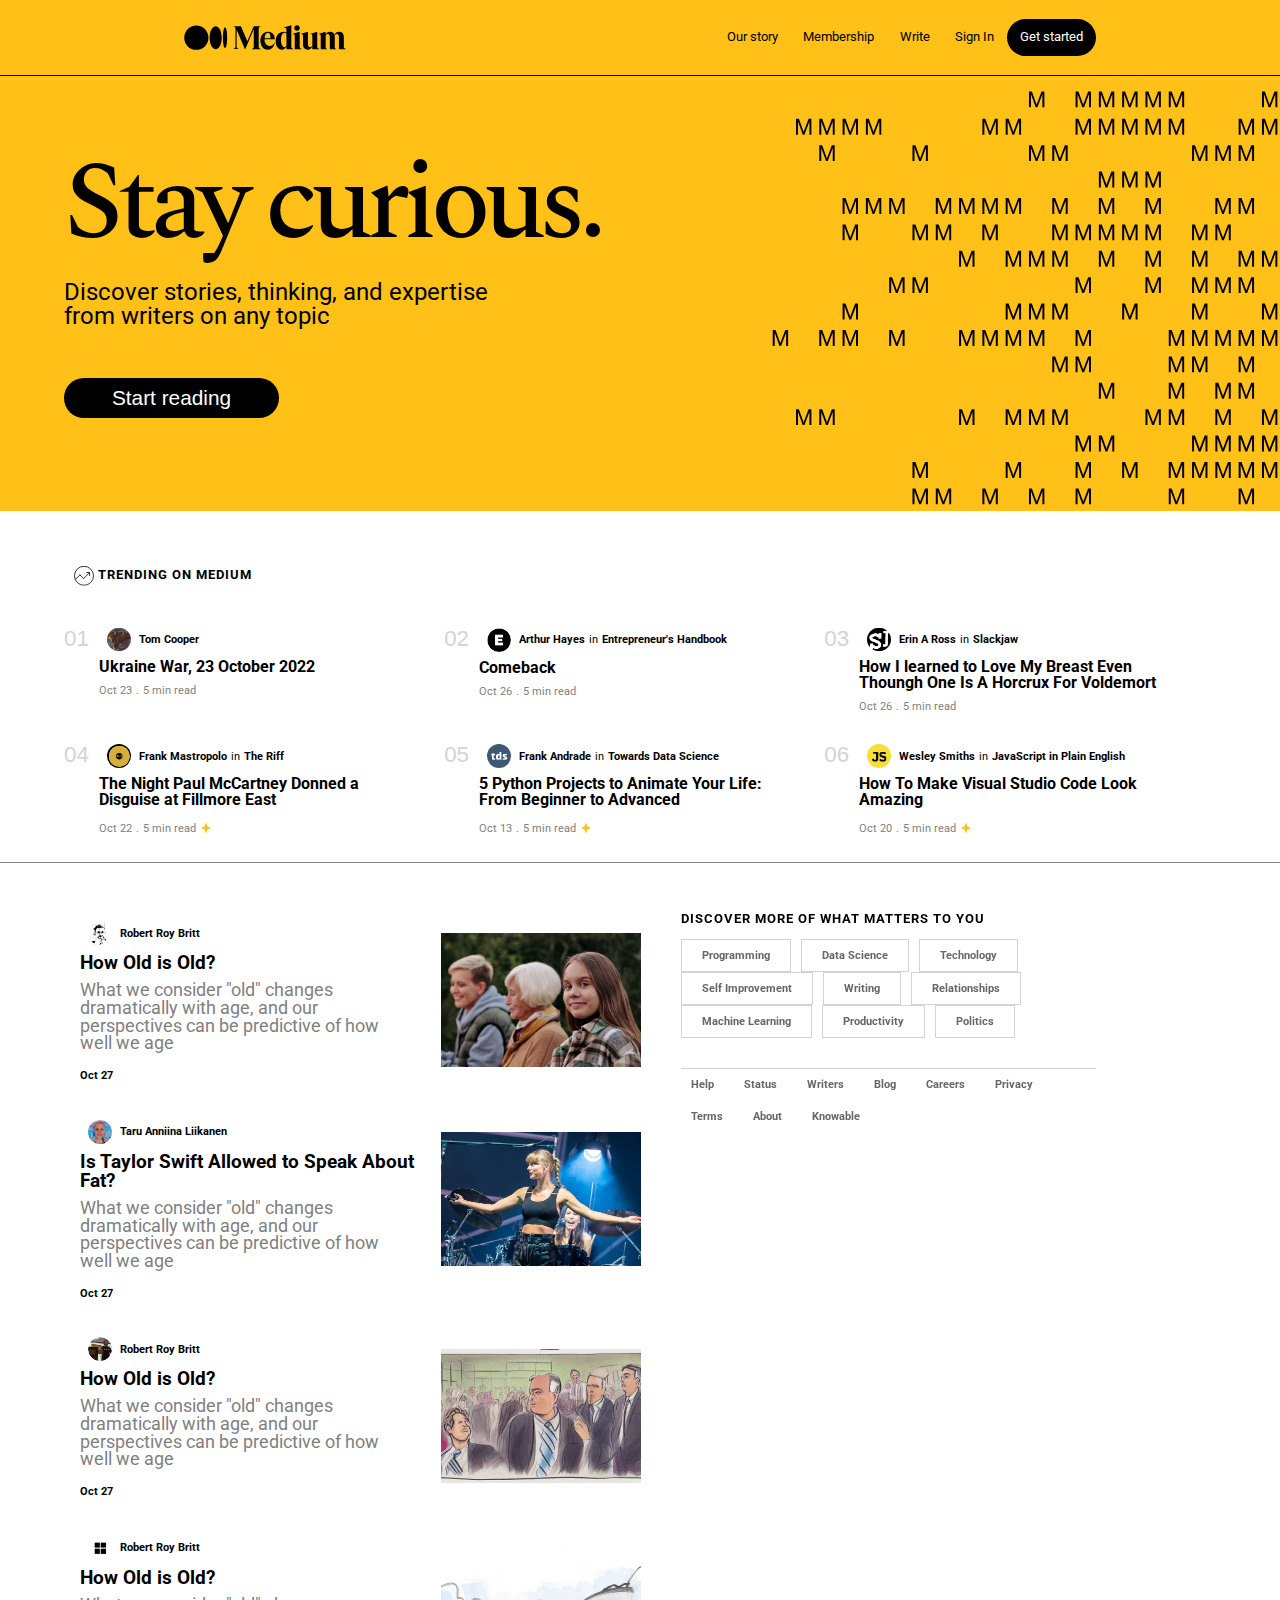
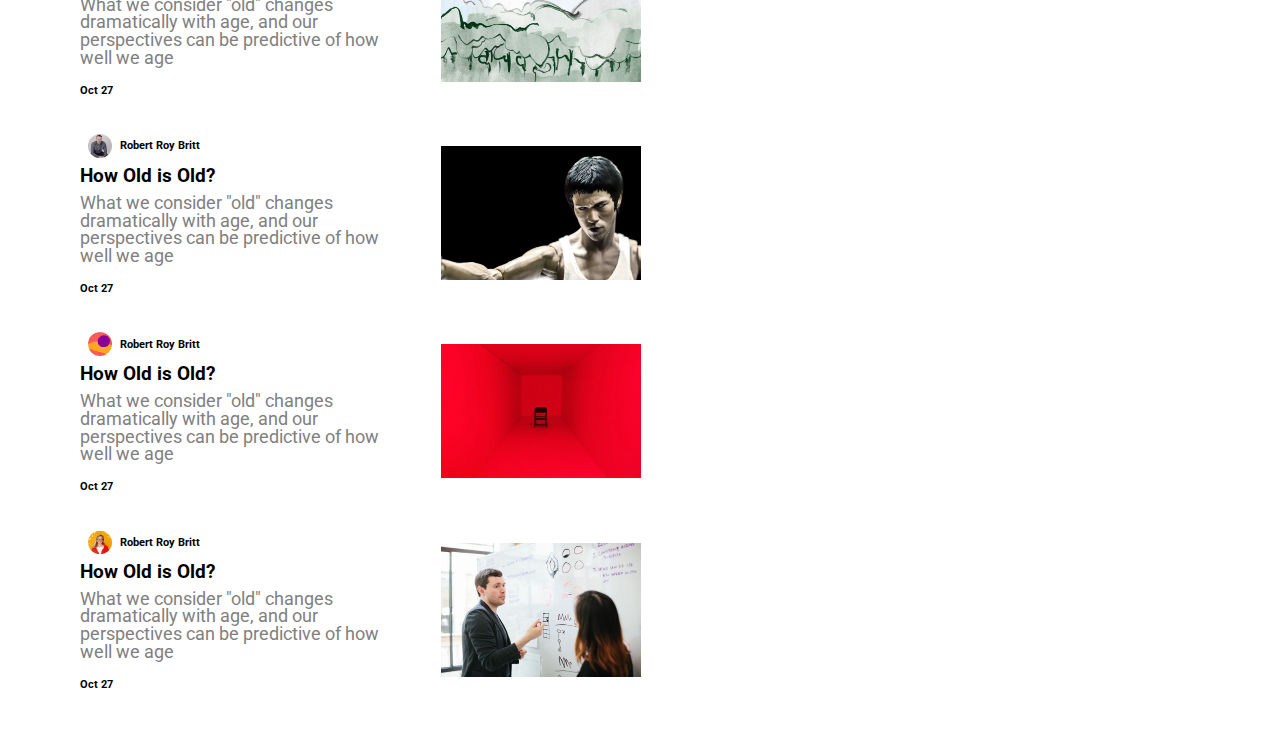
==== commit 5076cc4a: "Exercise done (no-extra)" ====
--- a/index.html
+++ b/index.html
@@ -9278,68 +9278,90 @@
             <div>
               <p><img src="./assets/imgs/image01.jpeg" alt="" /> Tom Cooper</p>
               <h5>Ukraine War, 23 October 2022</h5>
-              <p class="data">Oct 23</p>
+              <p class="data">Oct 23 <span>. </span>5 min read</p>
             </div>
           </div>
         </div>
-        <div class="trending-news">
-          <div>02</div>
-          <div>
-            <p>
-              <img src="./assets/imgs/image02.png" alt="" /> Arthur Hayes
-              <span> in </span>Entrepreneur's Handbook
-            </p>
-            <h5>Comeback</h5>
-            <p class="data">Oct 26</p>
+        <div class="trending-container">
+          <div class="trending-news">
+            <div>02</div>
+            <div>
+              <p>
+                <img src="./assets/imgs/image02.png" alt="" /> Arthur Hayes
+                <span> in </span>Entrepreneur's Handbook
+              </p>
+              <h5>Comeback</h5>
+              <p class="data">Oct 26 <span>. </span>5 min read</p>
+            </div>
           </div>
         </div>
-        <div class="trending-news">
-          <div>03</div>
-          <div>
-            <p>
-              <img src="./assets/imgs/image03.jpeg" alt="" /> Erin A Ross
-              <span>in</span> Slackjaw
-            </p>
-            <h5>
-              How I learned to Love My Breast Even Thoungh One Is A Horcrux For
-              Voldemort
-            </h5>
-            <p class="data">Oct 26</p>
+        <div class="trending-container">
+          <div class="trending-news">
+            <div>03</div>
+            <div>
+              <p>
+                <img src="./assets/imgs/image03.jpeg" alt="" /> Erin A Ross
+                <span>in</span> Slackjaw
+              </p>
+              <h5>
+                How I learned to Love My Breast Even Thoungh One Is A Horcrux
+                For Voldemort
+              </h5>
+              <p class="data">Oct 26 <span>. </span>5 min read</p>
+            </div>
           </div>
         </div>
-        <div class="trending-news">
-          <div>04</div>
-          <div>
-            <p>
-              <img src="./assets/imgs/image04.png" alt="" /> Frank Mastropolo
-              <span>in</span> The Riff
-            </p>
-            <h5>The Night Paul McCartney Donned a Disguise at Fillmore East</h5>
-            <p class="data">Oct 22</p>
+        <div class="trending-container">
+          <div class="trending-news">
+            <div>04</div>
+            <div>
+              <p>
+                <img src="./assets/imgs/image04.png" alt="" /> Frank Mastropolo
+                <span>in</span> The Riff
+              </p>
+              <h5>
+                The Night Paul McCartney Donned a Disguise at Fillmore East
+              </h5>
+              <p class="data">
+                Oct 22 <span>. </span>5 min read
+                <img src="./assets/imgs/svg/star.svg" alt="star icon" />
+              </p>
+            </div>
           </div>
         </div>
-        <div class="trending-news">
-          <div>05</div>
-          <div>
-            <p>
-              <img src="./assets/imgs/image05.jpeg" alt="" /> Frank Andrade
-              <span>in</span> Towards Data Science
-            </p>
-            <h5>
-              5 Python Projects to Animate Your Life: From Beginner to Advanced
-            </h5>
-            <p class="data">Oct 13</p>
+        <div class="trending-container">
+          <div class="trending-news">
+            <div>05</div>
+            <div>
+              <p>
+                <img src="./assets/imgs/image05.jpeg" alt="" /> Frank Andrade
+                <span>in</span> Towards Data Science
+              </p>
+              <h5>
+                5 Python Projects to Animate Your Life: From Beginner to
+                Advanced
+              </h5>
+              <p class="data">
+                Oct 13 <span>. </span>5 min read
+                <img src="./assets/imgs/svg/star.svg" alt="star icon" />
+              </p>
+            </div>
           </div>
         </div>
-        <div class="trending-news">
-          <div>06</div>
-          <div>
-            <p>
-              <img src="./assets/imgs/image06.png" alt="" /> Wesley Smiths
-              <span>in</span> JavaScript in Plain English
-            </p>
-            <h5>How To Make Visual Studio Code Look Amazing</h5>
-            <p class="data">Oct 20</p>
+        <div class="trending-container">
+          <div class="trending-news">
+            <div>06</div>
+            <div>
+              <p>
+                <img src="./assets/imgs/image06.png" alt="" /> Wesley Smiths
+                <span>in</span> JavaScript in Plain English
+              </p>
+              <h5>How To Make Visual Studio Code Look Amazing</h5>
+              <p class="data">
+                Oct 20 <span>. </span>5 min read
+                <img src="./assets/imgs/svg/star.svg" alt="star icon" />
+              </p>
+            </div>
           </div>
         </div>
       </section>
@@ -9453,28 +9475,30 @@
 
         <!-- INIZIO ARTICLE RIGHT SIDE -->
         <aside>
-          <h5>DISCOVER MORE OF WHAT MATTERS TO YOU</h5>
-          <div class="topics-container">
-            <p><a href="#">Programming</a></p>
-            <p><a href="#">Data Science</a></p>
-            <p><a href="#">Technology</a></p>
-            <p><a href="#">Self Improvement</a></p>
-            <p><a href="#">Writing</a></p>
-            <p><a href="#">Relationships</a></p>
-            <p><a href="#">Machine Learning</a></p>
-            <p><a href="#">Productivity</a></p>
-            <p><a href="#">Politics</a></p>
-          </div>
-          <div class="footer-links">
-            <p><a href="#">Help</a></p>
-            <p><a href="#">Status</a></p>
-            <p><a href="#">Writers</a></p>
-            <p><a href="#">Blog</a></p>
-            <p><a href="#">Careers</a></p>
-            <p><a href="#">Privacy</a></p>
-            <p><a href="#">Terms</a></p>
-            <p><a href="#">About</a></p>
-            <p><a href="#">Knowable</a></p>
+          <div class="aside-container">
+            <h5>DISCOVER MORE OF WHAT MATTERS TO YOU</h5>
+            <div class="topics-container">
+              <p><a href="#">Programming</a></p>
+              <p><a href="#">Data Science</a></p>
+              <p><a href="#">Technology</a></p>
+              <p><a href="#">Self Improvement</a></p>
+              <p><a href="#">Writing</a></p>
+              <p><a href="#">Relationships</a></p>
+              <p><a href="#">Machine Learning</a></p>
+              <p><a href="#">Productivity</a></p>
+              <p><a href="#">Politics</a></p>
+            </div>
+            <div class="footer-links">
+              <p><a href="#">Help</a></p>
+              <p><a href="#">Status</a></p>
+              <p><a href="#">Writers</a></p>
+              <p><a href="#">Blog</a></p>
+              <p><a href="#">Careers</a></p>
+              <p><a href="#">Privacy</a></p>
+              <p><a href="#">Terms</a></p>
+              <p><a href="#">About</a></p>
+              <p><a href="#">Knowable</a></p>
+            </div>
           </div>
         </aside>
         <!-- FINE ARTICLE RIGHT SIDE -->
--- a/assets/css/style.css
+++ b/assets/css/style.css
@@ -80,20 +80,32 @@
   align-items: center;
 }
 
+header .start-reading {
+  display: flex;
+  position: relative;
+}
+/* 
+header .start-reading .title-container {
+  display: flex;
+  justify-content: flex-start;
+  align-items: center;
+} */
+
 header .start-reading .m-container {
-  overflow-x: hidden;
-  overflow-y: hidden;
-}
-header .start-reading svg {
   position: absolute;
+  right: 0;
+  top: 63px;
+}
+
+header .title-container {
+  margin-left: 5%;
 }
 
 header .title-container div {
   display: flex;
   flex-direction: column;
   justify-content: space-between;
-  margin-left: 7em;
-  padding: 93px 0;
+  padding: 150px 0 93px;
 }
 
 header .title-container h2 {
@@ -131,12 +143,16 @@
 main .trending-section {
   display: flex;
   flex-wrap: wrap;
-  justify-content: space-around;
   border-bottom: 1px solid grey;
+  padding: 0 5%;
 }
 
 .trending-news {
   display: flex;
+}
+
+.trending-container {
+  width: 33%;
 }
 
 .trending-news div:first-child {
@@ -234,6 +250,11 @@
   margin-bottom: 1em;
 }
 
+aside .aside-container {
+  position: sticky;
+  top: 100px;
+}
+
 aside .topics-container,
 aside .footer-links {
   display: flex;
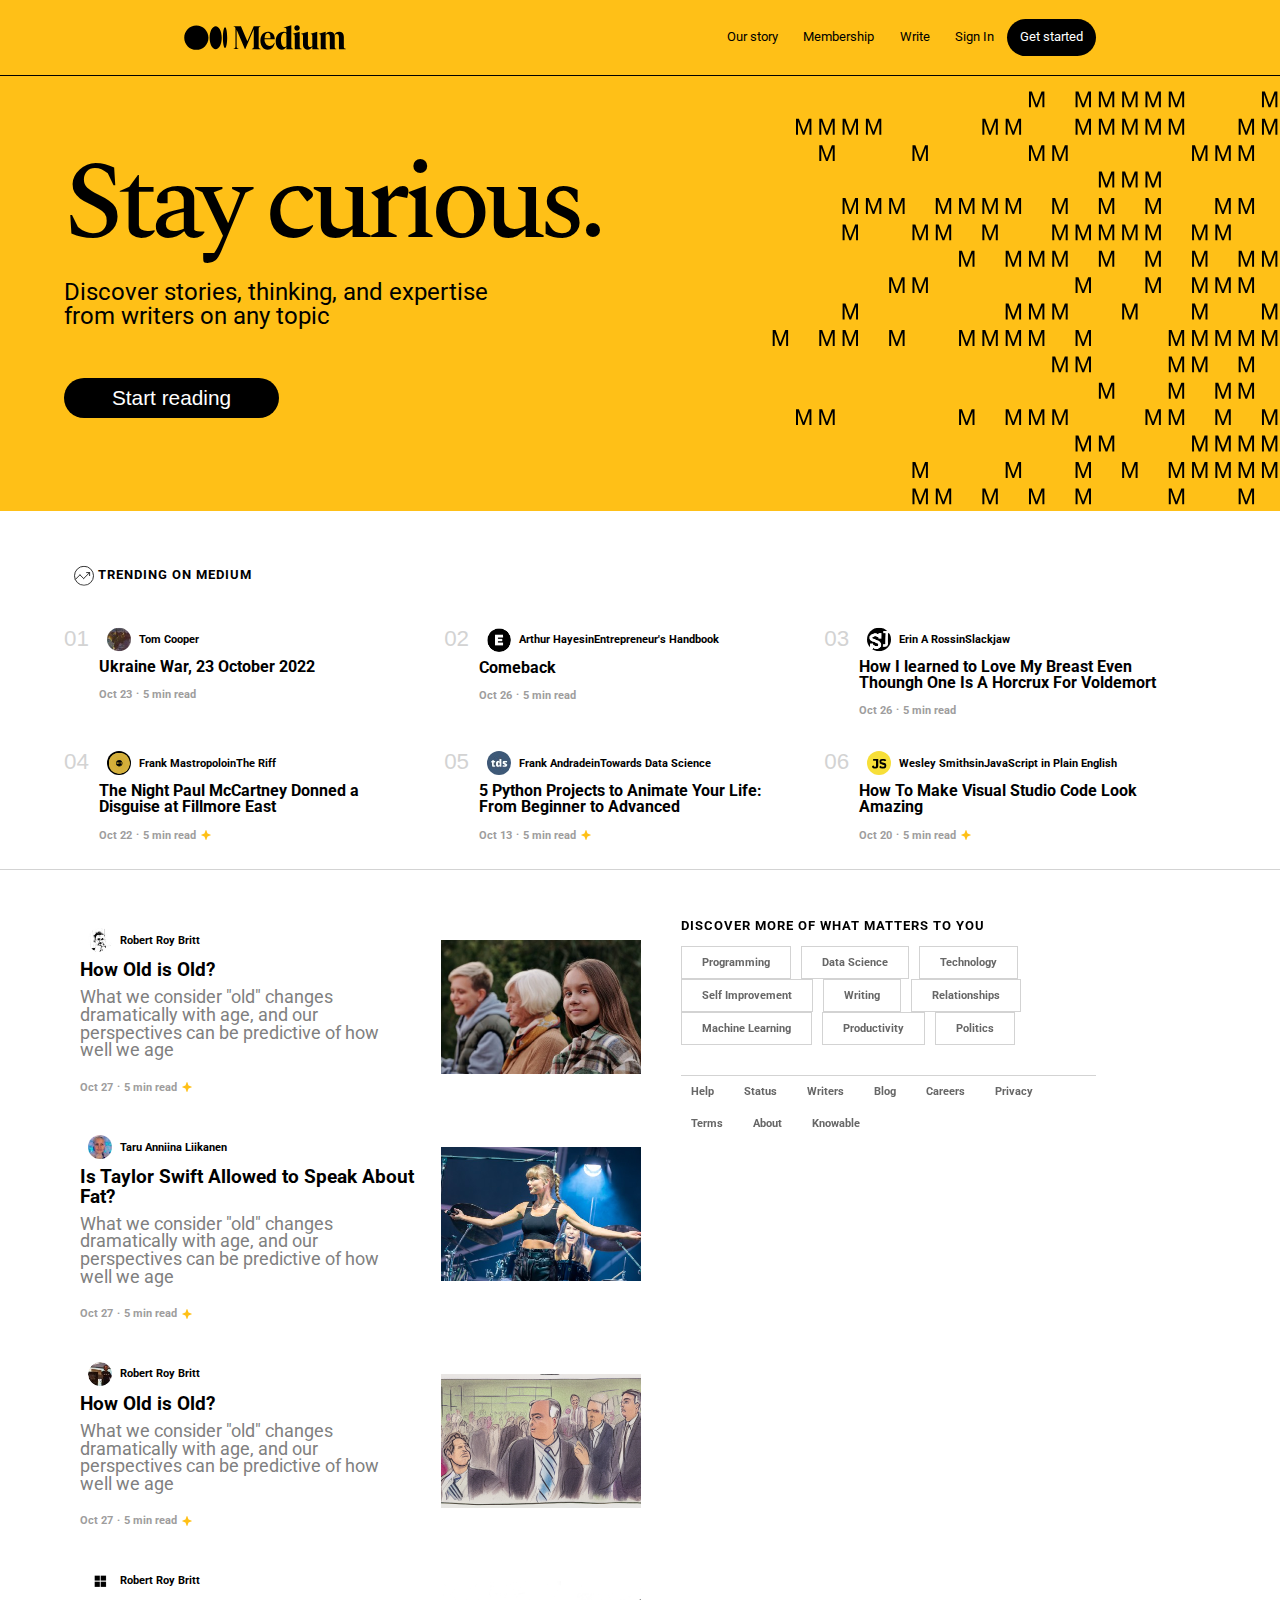
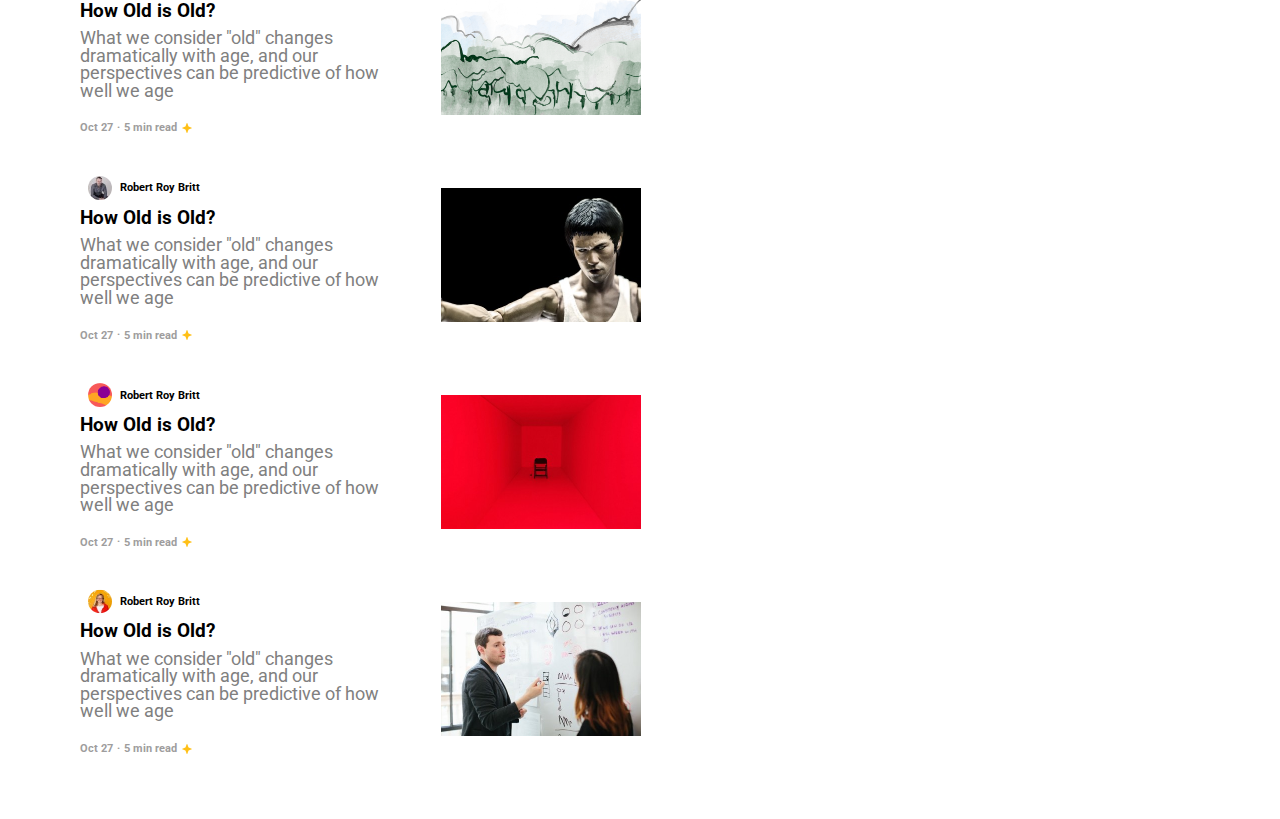
==== commit e488d098: "Exercise done (no js)" ====
--- a/index.html
+++ b/index.html
@@ -27,10 +27,10 @@
         <img src="./assets/imgs/svg/logo.svg" alt="Medium logo" />
         <div class="navbar-rightside">
           <ul>
-            <li><a href="#">Our story</a></li>
-            <li><a href="#">Membership</a></li>
-            <li><a href="#">Write</a></li>
-            <li><a href="#">Sign In</a></li>
+            <li class="li-disappear"><a href="#">Our story</a></li>
+            <li class="li-disappear"><a href="#">Membership</a></li>
+            <li class="li-disappear"><a href="#">Write</a></li>
+            <li class="sign-in"><a href="#">Sign In</a></li>
             <li class="join"><a href="#">Get started</a></li>
           </ul>
         </div>
@@ -9374,14 +9374,20 @@
           <div>
             <div>
               <p>
-                <img src="./assets/imgs/image07.jpeg" alt="" /> Robert Roy Britt
+                <img src="./assets/imgs/image07.jpeg" alt="" />
+                Robert Roy Britt
               </p>
               <h3>How Old is Old?</h3>
               <h4>
                 What we consider "old" changes dramatically with age, and our
                 perspectives can be predictive of how well we age
               </h4>
-              <div><p>Oct 27</p></div>
+              <div>
+                <p class="data">
+                  Oct 27 <span>.</span>5 min read
+                  <img src="./assets/imgs/svg/star.svg" alt="star icon" />
+                </p>
+              </div>
             </div>
             <img src="./assets/imgs/image08.jpeg" alt="" />
           </div>
@@ -9396,7 +9402,12 @@
                 What we consider "old" changes dramatically with age, and our
                 perspectives can be predictive of how well we age
               </h4>
-              <div><p>Oct 27</p></div>
+              <div>
+                <p class="data">
+                  Oct 27 <span>.</span> 5 min read
+                  <img src="./assets/imgs/svg/star.svg" alt="star icon" />
+                </p>
+              </div>
             </div>
             <img src="./assets/imgs/image10.jpeg" alt="" />
           </div>
@@ -9410,7 +9421,12 @@
                 What we consider "old" changes dramatically with age, and our
                 perspectives can be predictive of how well we age
               </h4>
-              <div><p>Oct 27</p></div>
+              <div>
+                <p class="data">
+                  Oct 27 <span>.</span> 5 min read
+                  <img src="./assets/imgs/svg/star.svg" alt="star icon" />
+                </p>
+              </div>
             </div>
             <img src="./assets/imgs/image12.png" alt="" />
           </div>
@@ -9424,7 +9440,12 @@
                 What we consider "old" changes dramatically with age, and our
                 perspectives can be predictive of how well we age
               </h4>
-              <div><p>Oct 27</p></div>
+              <div>
+                <p class="data">
+                  Oct 27 <span>.</span> 5 min read
+                  <img src="./assets/imgs/svg/star.svg" alt="star icon" />
+                </p>
+              </div>
             </div>
             <img src="./assets/imgs/image14.png" alt="" />
           </div>
@@ -9438,7 +9459,12 @@
                 What we consider "old" changes dramatically with age, and our
                 perspectives can be predictive of how well we age
               </h4>
-              <div><p>Oct 27</p></div>
+              <div>
+                <p class="data">
+                  Oct 27 <span>.</span> 5 min read
+                  <img src="./assets/imgs/svg/star.svg" alt="star icon" />
+                </p>
+              </div>
             </div>
             <img src="./assets/imgs/image16.jpg" alt="" />
           </div>
@@ -9452,7 +9478,12 @@
                 What we consider "old" changes dramatically with age, and our
                 perspectives can be predictive of how well we age
               </h4>
-              <div><p>Oct 27</p></div>
+              <div>
+                <p class="data">
+                  Oct 27 <span>.</span> 5 min read
+                  <img src="./assets/imgs/svg/star.svg" alt="star icon" />
+                </p>
+              </div>
             </div>
             <img src="./assets/imgs/image18.jpeg" alt="" />
           </div>
@@ -9466,7 +9497,12 @@
                 What we consider "old" changes dramatically with age, and our
                 perspectives can be predictive of how well we age
               </h4>
-              <div><p>Oct 27</p></div>
+              <div>
+                <p class="data">
+                  Oct 27 <span>.</span> 5 min read
+                  <img src="./assets/imgs/svg/star.svg" alt="star icon" />
+                </p>
+              </div>
             </div>
             <img src="./assets/imgs/image20.jpg" alt="" />
           </div>
--- a/assets/css/style.css
+++ b/assets/css/style.css
@@ -20,6 +20,16 @@
 main .trending-section,
 main .articles {
   padding: 0px 70px 30px;
+}
+
+.data {
+  font-weight: 400;
+  color: rgb(158, 157, 157);
+}
+
+.data span {
+  padding-bottom: 7px;
+  margin: 0 4px;
 }
 
 /* HEADER */
@@ -143,7 +153,7 @@
 main .trending-section {
   display: flex;
   flex-wrap: wrap;
-  border-bottom: 1px solid grey;
+  border-bottom: 1px solid lightgray;
   padding: 0 5%;
 }
 
@@ -175,11 +185,6 @@
   font-weight: 700;
 }
 
-.trending-news p span {
-  margin: 0 4px;
-  font-weight: 400;
-}
-
 .trending-news div:first-child {
   margin-top: 8px;
 }
@@ -194,11 +199,6 @@
 .articles h3 {
   font-weight: 700;
   margin-bottom: 10px;
-}
-
-.trending-news .data {
-  font-weight: 400;
-  color: gray;
 }
 
 /* ARTICLES LIST */
@@ -285,3 +285,116 @@
 aside a {
   color: rgb(103, 103, 103);
 }
+
+/* MEDIA */
+
+@media screen and (min-width: 1400px) {
+  .title-container div {
+    margin-left: 15%;
+    width: 800px;
+  }
+
+  .trending-on-medium {
+    margin: 0 8%;
+  }
+
+  section.trending-section {
+    padding: 0 12%;
+  }
+
+  article.articles {
+    padding: 50px 12% 0;
+  }
+
+  .articles .articles-container {
+    margin-right: 100px;
+  }
+}
+
+@media screen and (max-width: 1050px) {
+  header .start-reading .m-container {
+    display: none;
+  }
+
+  div.trending-container {
+    width: 50%;
+  }
+}
+
+@media screen and (max-width: 950px) {
+  h1 {
+    font-size: 6em;
+  }
+
+  .articles {
+    flex-direction: column-reverse;
+  }
+
+  aside .topics-container {
+    margin-right: 0;
+  }
+
+  aside .footer-links {
+    margin-right: 0;
+  }
+
+  aside .footer-links p {
+    display: none;
+  }
+}
+
+@media screen and (max-width: 768px) {
+  article.articles {
+    padding-top: 30px;
+    padding-left: 5%;
+    padding-right: 5%;
+  }
+  div.trending-container {
+    width: 100%;
+  }
+  .trending-news div:last-child {
+    width: 100%;
+  }
+}
+
+@media screen and (max-width: 700px) {
+  .navbar .navbar-rightside ul .li-disappear {
+    display: none;
+  }
+}
+
+@media screen and (max-width: 576px) {
+  h1 {
+    font-size: 5em;
+  }
+
+  header .title-container h2 {
+    width: 100%;
+  }
+
+  .navbar .navbar-rightside ul .sign-in {
+    display: none;
+  }
+
+  header .title-container div {
+    padding-top: 130px;
+  }
+
+  .articles .articles-container h3 {
+    font-size: 1em;
+  }
+
+  .articles .articles-container div > img {
+    width: 120px;
+    height: 100px;
+  }
+
+  .articles-container > div {
+    display: flex;
+    justify-content: space-between;
+  }
+
+  .articles-container div h4 {
+    display: none;
+  }
+}
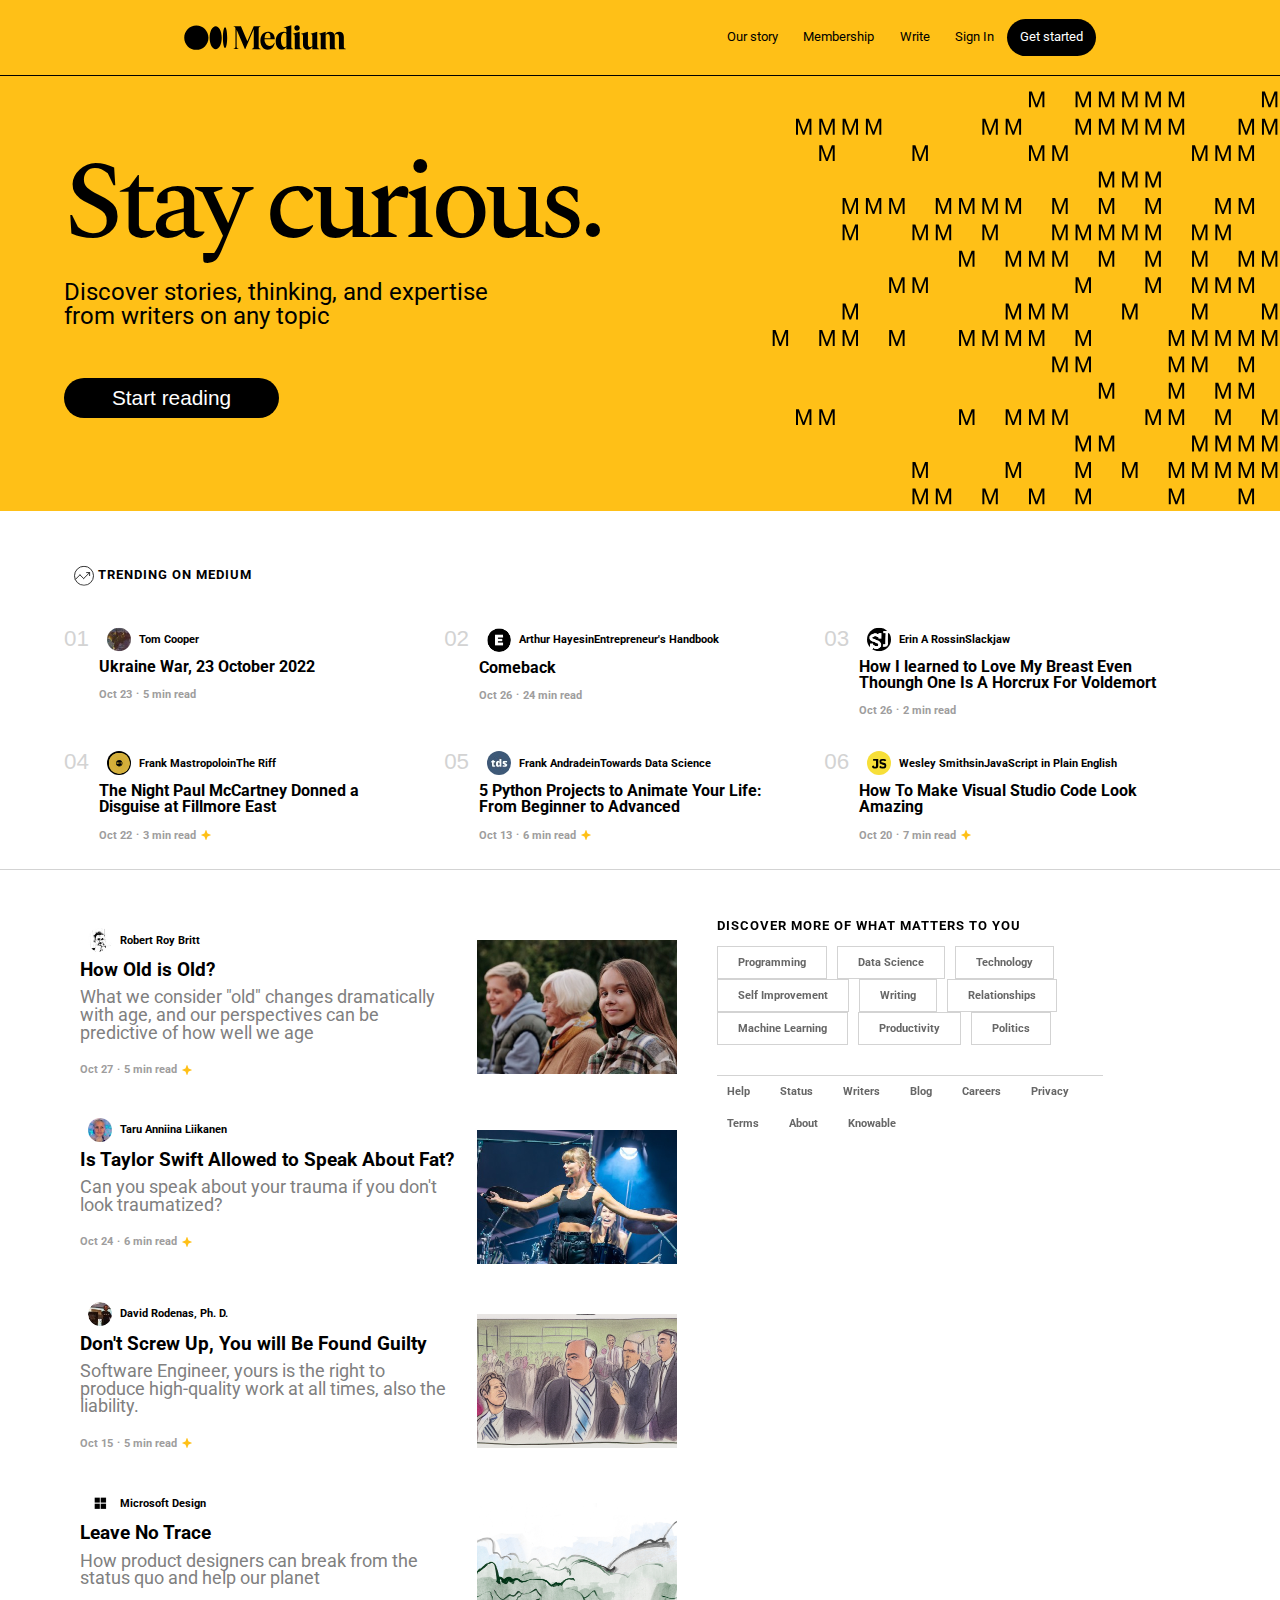
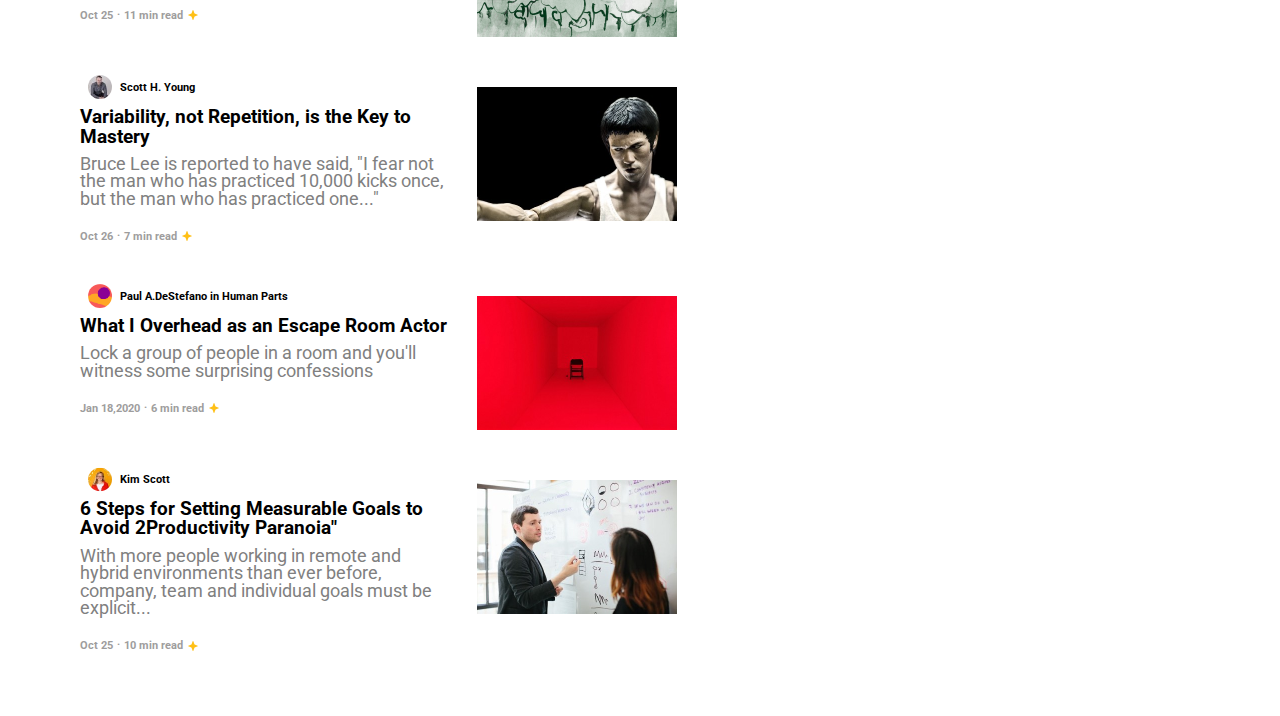
==== commit f593371a: "Rifiniture" ====
--- a/index.html
+++ b/index.html
@@ -9291,7 +9291,7 @@
                 <span> in </span>Entrepreneur's Handbook
               </p>
               <h5>Comeback</h5>
-              <p class="data">Oct 26 <span>. </span>5 min read</p>
+              <p class="data">Oct 26 <span>. </span>24 min read</p>
             </div>
           </div>
         </div>
@@ -9307,7 +9307,7 @@
                 How I learned to Love My Breast Even Thoungh One Is A Horcrux
                 For Voldemort
               </h5>
-              <p class="data">Oct 26 <span>. </span>5 min read</p>
+              <p class="data">Oct 26 <span>. </span>2 min read</p>
             </div>
           </div>
         </div>
@@ -9323,7 +9323,7 @@
                 The Night Paul McCartney Donned a Disguise at Fillmore East
               </h5>
               <p class="data">
-                Oct 22 <span>. </span>5 min read
+                Oct 22 <span>. </span>3 min read
                 <img src="./assets/imgs/svg/star.svg" alt="star icon" />
               </p>
             </div>
@@ -9342,7 +9342,7 @@
                 Advanced
               </h5>
               <p class="data">
-                Oct 13 <span>. </span>5 min read
+                Oct 13 <span>. </span>6 min read
                 <img src="./assets/imgs/svg/star.svg" alt="star icon" />
               </p>
             </div>
@@ -9358,7 +9358,7 @@
               </p>
               <h5>How To Make Visual Studio Code Look Amazing</h5>
               <p class="data">
-                Oct 20 <span>. </span>5 min read
+                Oct 20 <span>. </span>7 min read
                 <img src="./assets/imgs/svg/star.svg" alt="star icon" />
               </p>
             </div>
@@ -9399,12 +9399,11 @@
               </p>
               <h3>Is Taylor Swift Allowed to Speak About Fat?</h3>
               <h4>
-                What we consider "old" changes dramatically with age, and our
-                perspectives can be predictive of how well we age
+                Can you speak about your trauma if you don't look traumatized?
               </h4>
               <div>
                 <p class="data">
-                  Oct 27 <span>.</span> 5 min read
+                  Oct 24 <span>.</span> 6 min read
                   <img src="./assets/imgs/svg/star.svg" alt="star icon" />
                 </p>
               </div>
@@ -9414,16 +9413,17 @@
           <div>
             <div>
               <p>
-                <img src="./assets/imgs/image11.jpeg" alt="" /> Robert Roy Britt
+                <img src="./assets/imgs/image11.jpeg" alt="" /> David Rodenas,
+                Ph. D.
               </p>
-              <h3>How Old is Old?</h3>
+              <h3>Don't Screw Up, You will Be Found Guilty</h3>
               <h4>
-                What we consider "old" changes dramatically with age, and our
-                perspectives can be predictive of how well we age
+                Software Engineer, yours is the right to produce high-quality
+                work at all times, also the liability.
               </h4>
               <div>
                 <p class="data">
-                  Oct 27 <span>.</span> 5 min read
+                  Oct 15 <span>.</span> 5 min read
                   <img src="./assets/imgs/svg/star.svg" alt="star icon" />
                 </p>
               </div>
@@ -9433,16 +9433,16 @@
           <div>
             <div>
               <p>
-                <img src="./assets/imgs/image13.png" alt="" /> Robert Roy Britt
+                <img src="./assets/imgs/image13.png" alt="" /> Microsoft Design
               </p>
-              <h3>How Old is Old?</h3>
+              <h3>Leave No Trace</h3>
               <h4>
-                What we consider "old" changes dramatically with age, and our
-                perspectives can be predictive of how well we age
+                How product designers can break from the status quo and help our
+                planet
               </h4>
               <div>
                 <p class="data">
-                  Oct 27 <span>.</span> 5 min read
+                  Oct 25 <span>.</span> 11 min read
                   <img src="./assets/imgs/svg/star.svg" alt="star icon" />
                 </p>
               </div>
@@ -9452,16 +9452,17 @@
           <div>
             <div>
               <p>
-                <img src="./assets/imgs/image15.jpeg" alt="" />Robert Roy Britt
+                <img src="./assets/imgs/image15.jpeg" alt="" />Scott H. Young
               </p>
-              <h3>How Old is Old?</h3>
+              <h3>Variability, not Repetition, is the Key to Mastery</h3>
               <h4>
-                What we consider "old" changes dramatically with age, and our
-                perspectives can be predictive of how well we age
+                Bruce Lee is reported to have said, "I fear not the man who has
+                practiced 10,000 kicks once, but the man who has practiced
+                one..."
               </h4>
               <div>
                 <p class="data">
-                  Oct 27 <span>.</span> 5 min read
+                  Oct 26 <span>.</span> 7 min read
                   <img src="./assets/imgs/svg/star.svg" alt="star icon" />
                 </p>
               </div>
@@ -9471,16 +9472,17 @@
           <div>
             <div>
               <p>
-                <img src="./assets/imgs/image17.png" alt="" />Robert Roy Britt
+                <img src="./assets/imgs/image17.png" alt="" />Paul A.DeStefano
+                in Human Parts
               </p>
-              <h3>How Old is Old?</h3>
+              <h3>What I Overhead as an Escape Room Actor</h3>
               <h4>
-                What we consider "old" changes dramatically with age, and our
-                perspectives can be predictive of how well we age
+                Lock a group of people in a room and you'll witness some
+                surprising confessions
               </h4>
               <div>
                 <p class="data">
-                  Oct 27 <span>.</span> 5 min read
+                  Jan 18,2020 <span>.</span> 6 min read
                   <img src="./assets/imgs/svg/star.svg" alt="star icon" />
                 </p>
               </div>
@@ -9489,17 +9491,19 @@
           </div>
           <div>
             <div>
-              <p>
-                <img src="./assets/imgs/image19.jpeg" alt="" />Robert Roy Britt
-              </p>
-              <h3>How Old is Old?</h3>
+              <p><img src="./assets/imgs/image19.jpeg" alt="" />Kim Scott</p>
+              <h3>
+                6 Steps for Setting Measurable Goals to Avoid 2Productivity
+                Paranoia"
+              </h3>
               <h4>
-                What we consider "old" changes dramatically with age, and our
-                perspectives can be predictive of how well we age
+                With more people working in remote and hybrid environments than
+                ever before, company, team and individual goals must be
+                explicit...
               </h4>
               <div>
                 <p class="data">
-                  Oct 27 <span>.</span> 5 min read
+                  Oct 25 <span>.</span> 10 min read
                   <img src="./assets/imgs/svg/star.svg" alt="star icon" />
                 </p>
               </div>
--- a/assets/css/style.css
+++ b/assets/css/style.css
@@ -219,6 +219,7 @@
 
 .articles .articles-container h3 {
   font-size: 1.2em;
+  padding-right: 10px;
 }
 
 .articles .articles-container > div {
@@ -361,6 +362,20 @@
   .navbar .navbar-rightside ul .li-disappear {
     display: none;
   }
+
+  .articles-container > div {
+    display: flex;
+    justify-content: space-between;
+  }
+
+  .articles-container div h4 {
+    display: none;
+  }
+
+  .articles .articles-container div > img {
+    width: 150px;
+    height: 100px;
+  }
 }
 
 @media screen and (max-width: 576px) {
@@ -383,18 +398,4 @@
   .articles .articles-container h3 {
     font-size: 1em;
   }
-
-  .articles .articles-container div > img {
-    width: 120px;
-    height: 100px;
-  }
-
-  .articles-container > div {
-    display: flex;
-    justify-content: space-between;
-  }
-
-  .articles-container div h4 {
-    display: none;
-  }
-}
+}
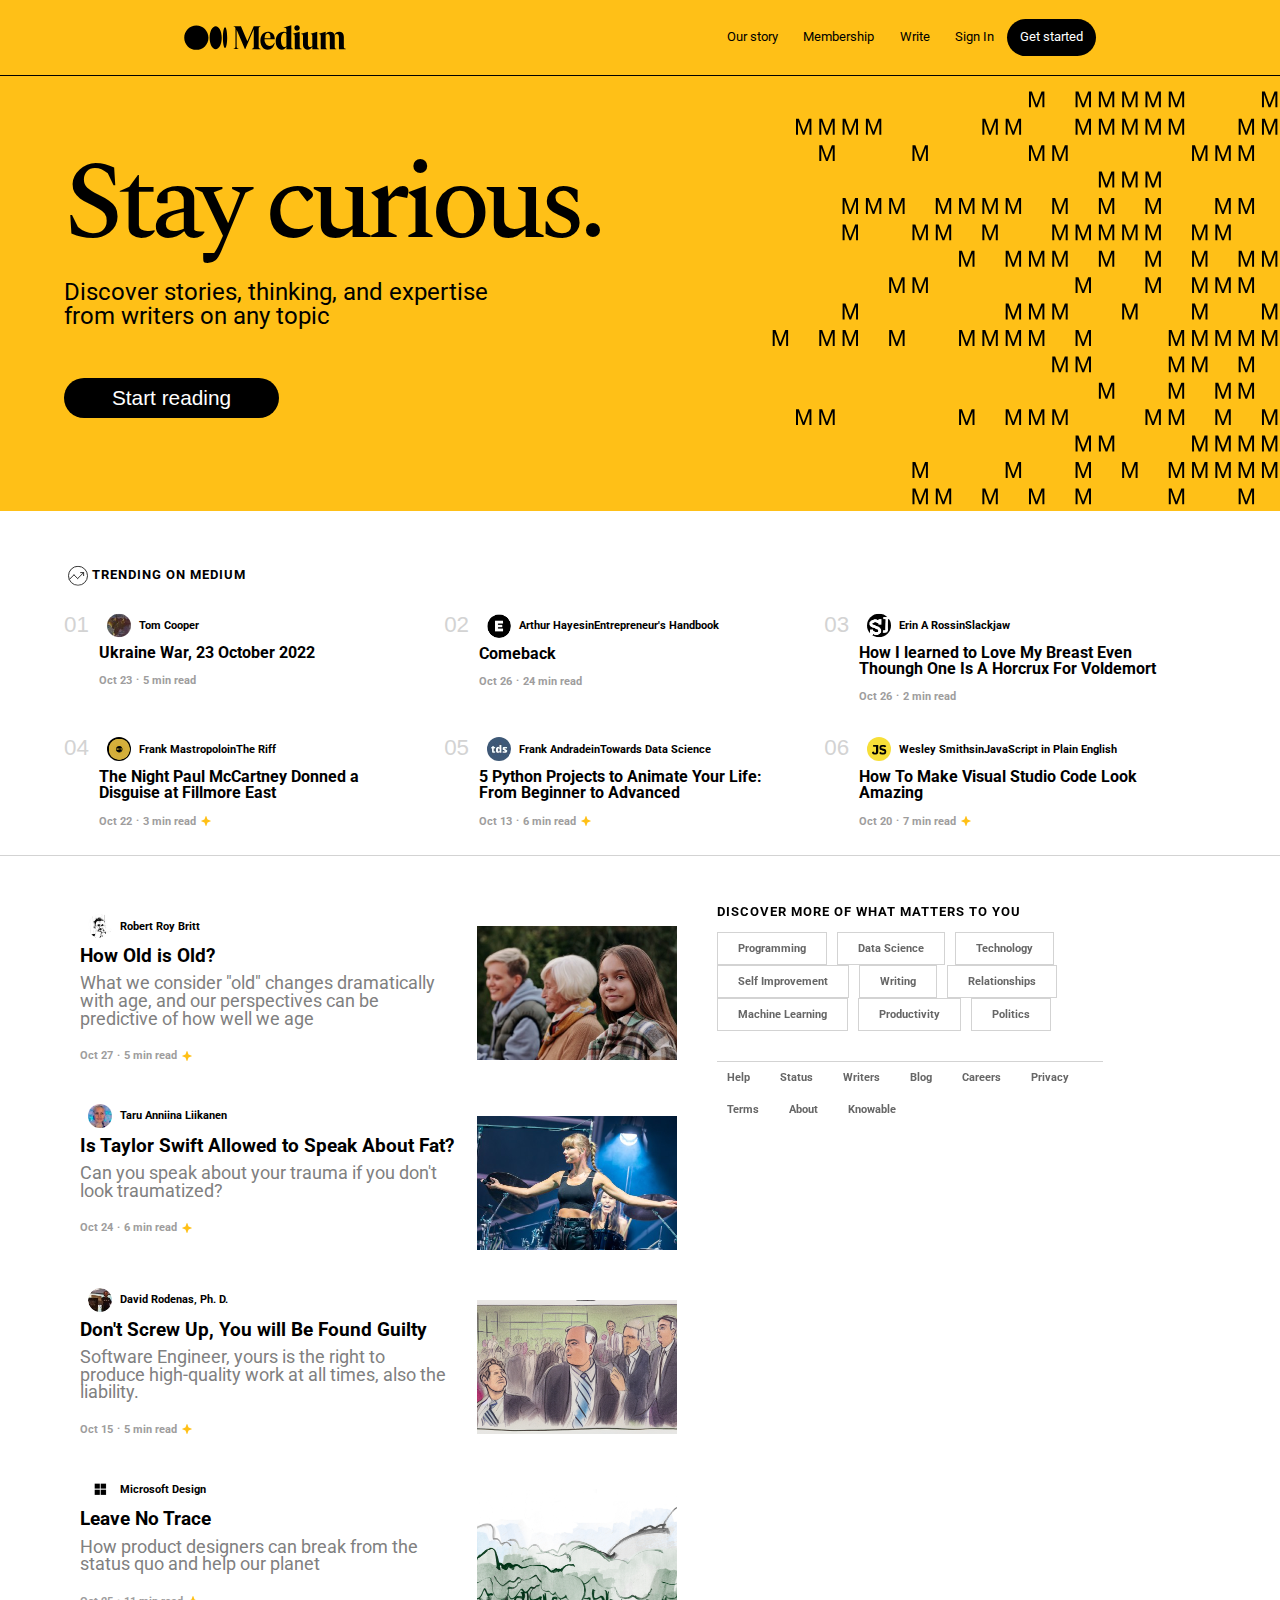
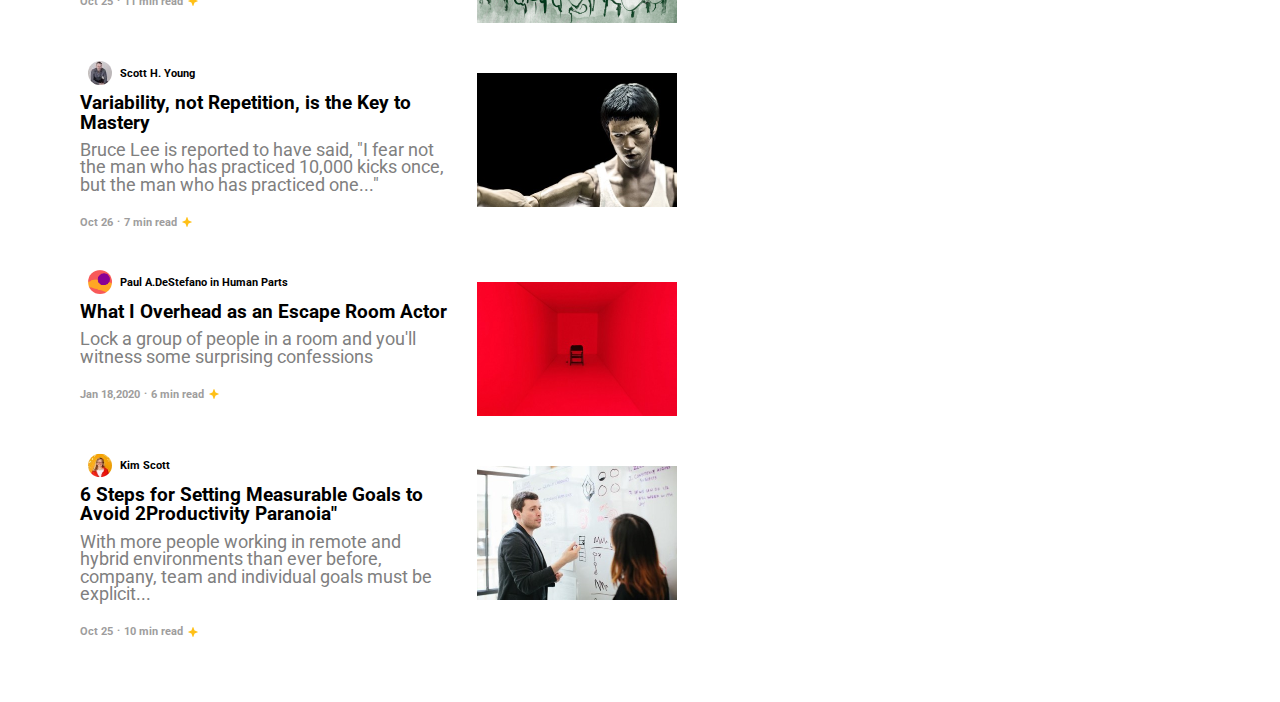
==== commit d88d42d9: "Polished and Changing navbar color with JS" ====
--- a/index.html
+++ b/index.html
@@ -9546,4 +9546,5 @@
       <!-- FINE ARTICLE -->
     </main>
   </body>
+  <script src="./assets/script/script.js"></script>
 </html>
--- a/assets/css/style.css
+++ b/assets/css/style.css
@@ -16,7 +16,6 @@
   margin-bottom: 20px;
 }
 
-main .trending-on-medium,
 main .trending-section,
 main .articles {
   padding: 0px 70px 30px;
@@ -40,6 +39,7 @@
 .navbar {
   background-color: #ffc017;
   margin-bottom: 50px;
+  transition: background-color 0.5s;
 }
 
 header .navbar {
@@ -68,6 +68,7 @@
 header .navbar ul .join {
   background-color: black;
   border-radius: 25px;
+  transition: background-color 0.5s;
 }
 
 header .navbar a {
@@ -139,6 +140,8 @@
 main .trending-on-medium {
   display: flex;
   align-items: center;
+  margin-bottom: 16px;
+  padding: 0px 5%;
 }
 
 main .trending-on-medium h4,
@@ -345,6 +348,10 @@
 }
 
 @media screen and (max-width: 768px) {
+  header {
+    margin-bottom: 40px;
+  }
+
   article.articles {
     padding-top: 30px;
     padding-left: 5%;
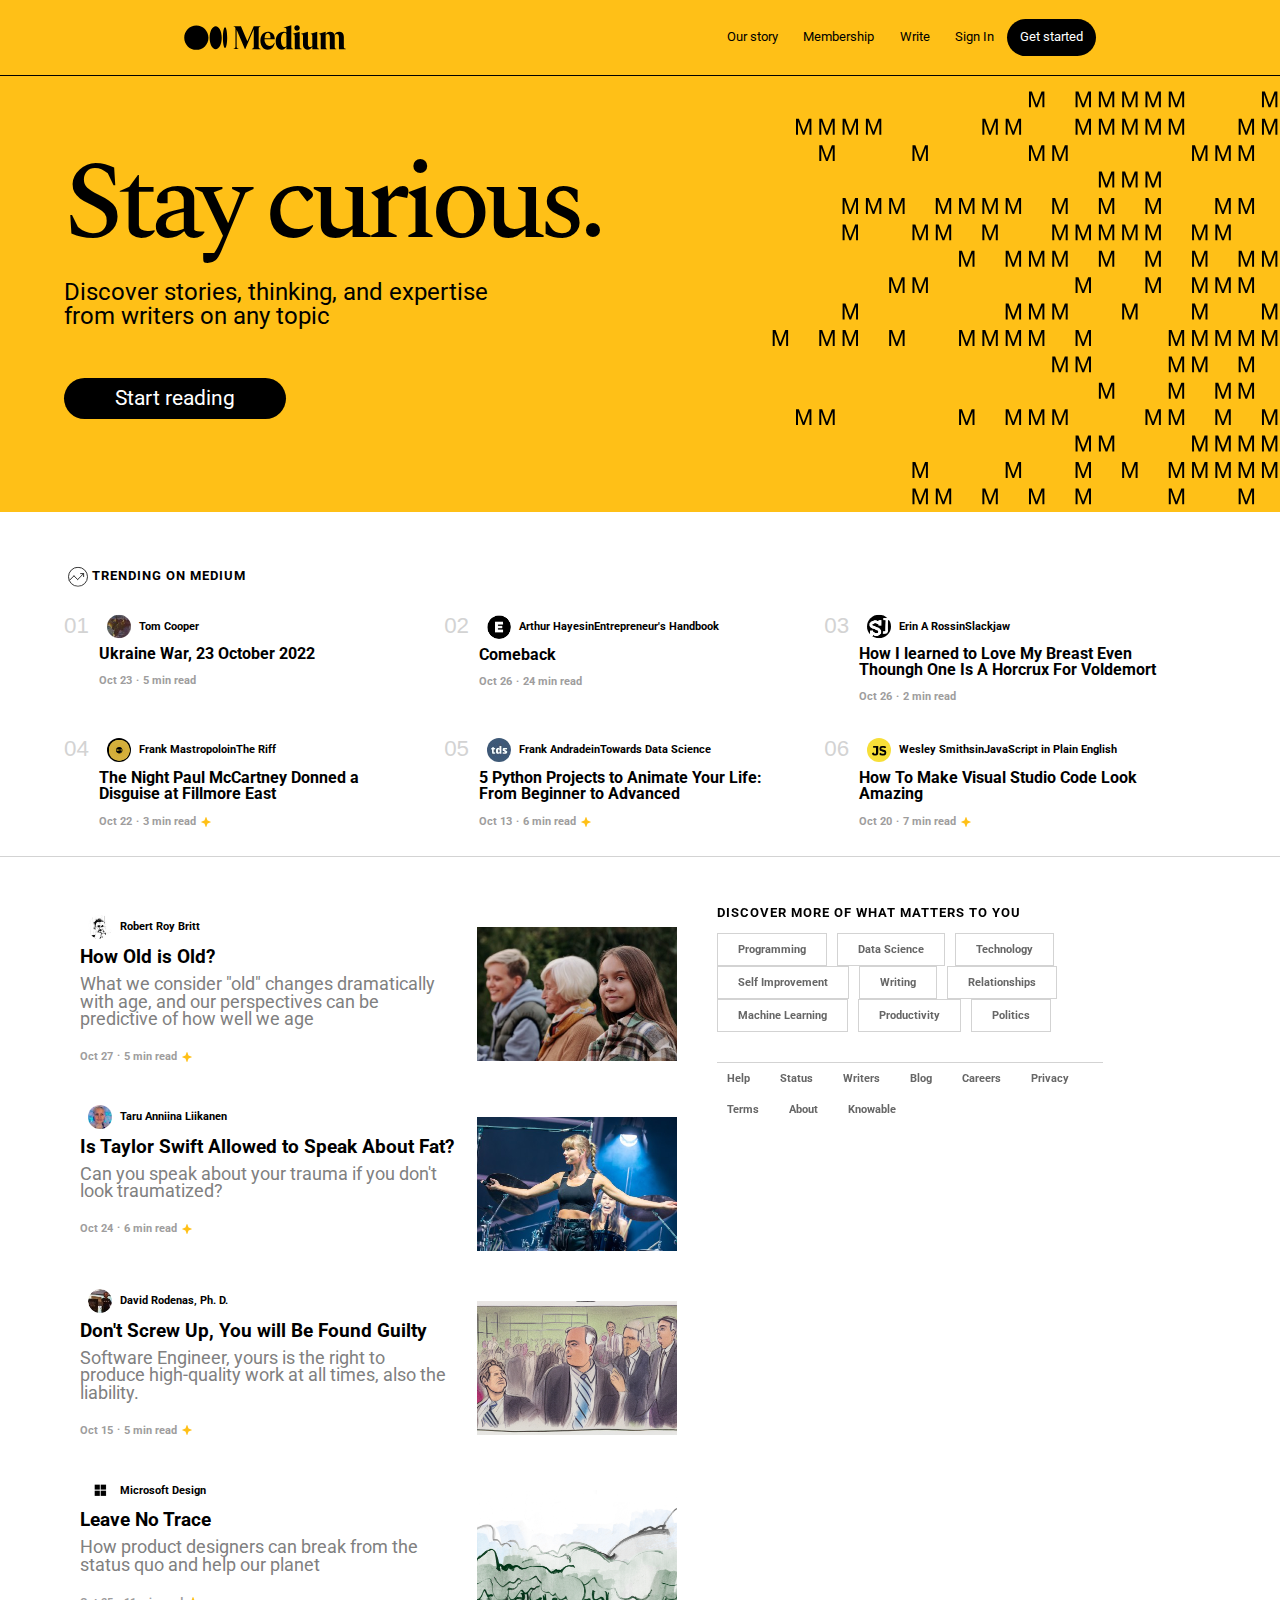
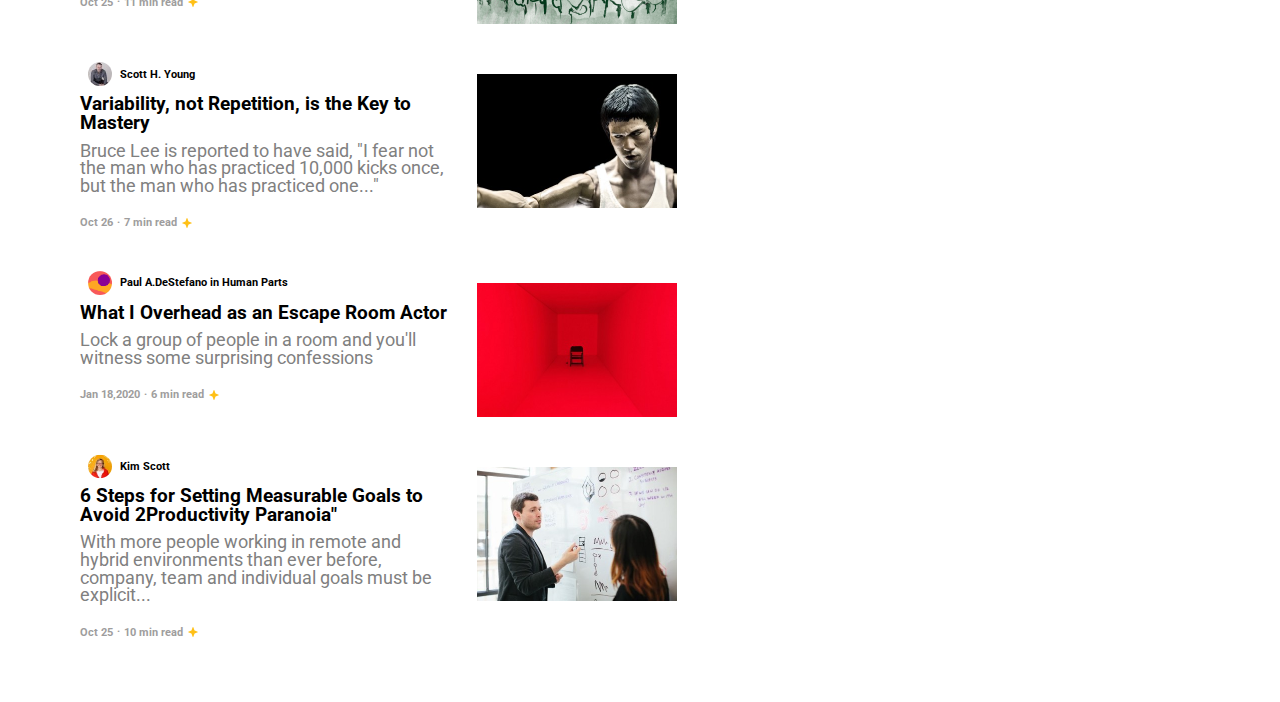
==== commit 900f3e90: "Commit" ====
--- a/index.html
+++ b/index.html
@@ -9251,7 +9251,8 @@
               Discover stories, thinking, and expertise from writers on any
               topic
             </h2>
-            <button>Start reading</button>
+
+            <a href="#"> Start reading </a>
           </div>
         </div>
 
--- a/assets/css/style.css
+++ b/assets/css/style.css
@@ -125,14 +125,15 @@
   width: 450px;
 }
 
-header .title-container button {
+header .title-container a {
+  text-align: center;
   font-size: 1.3em;
-  padding: 8px 1em;
+  padding: 10px 1em;
   border-radius: 25px;
   border: none;
   background-color: black;
   color: white;
-  width: 215px;
+  width: 180px;
 }
 
 /* MAIN */
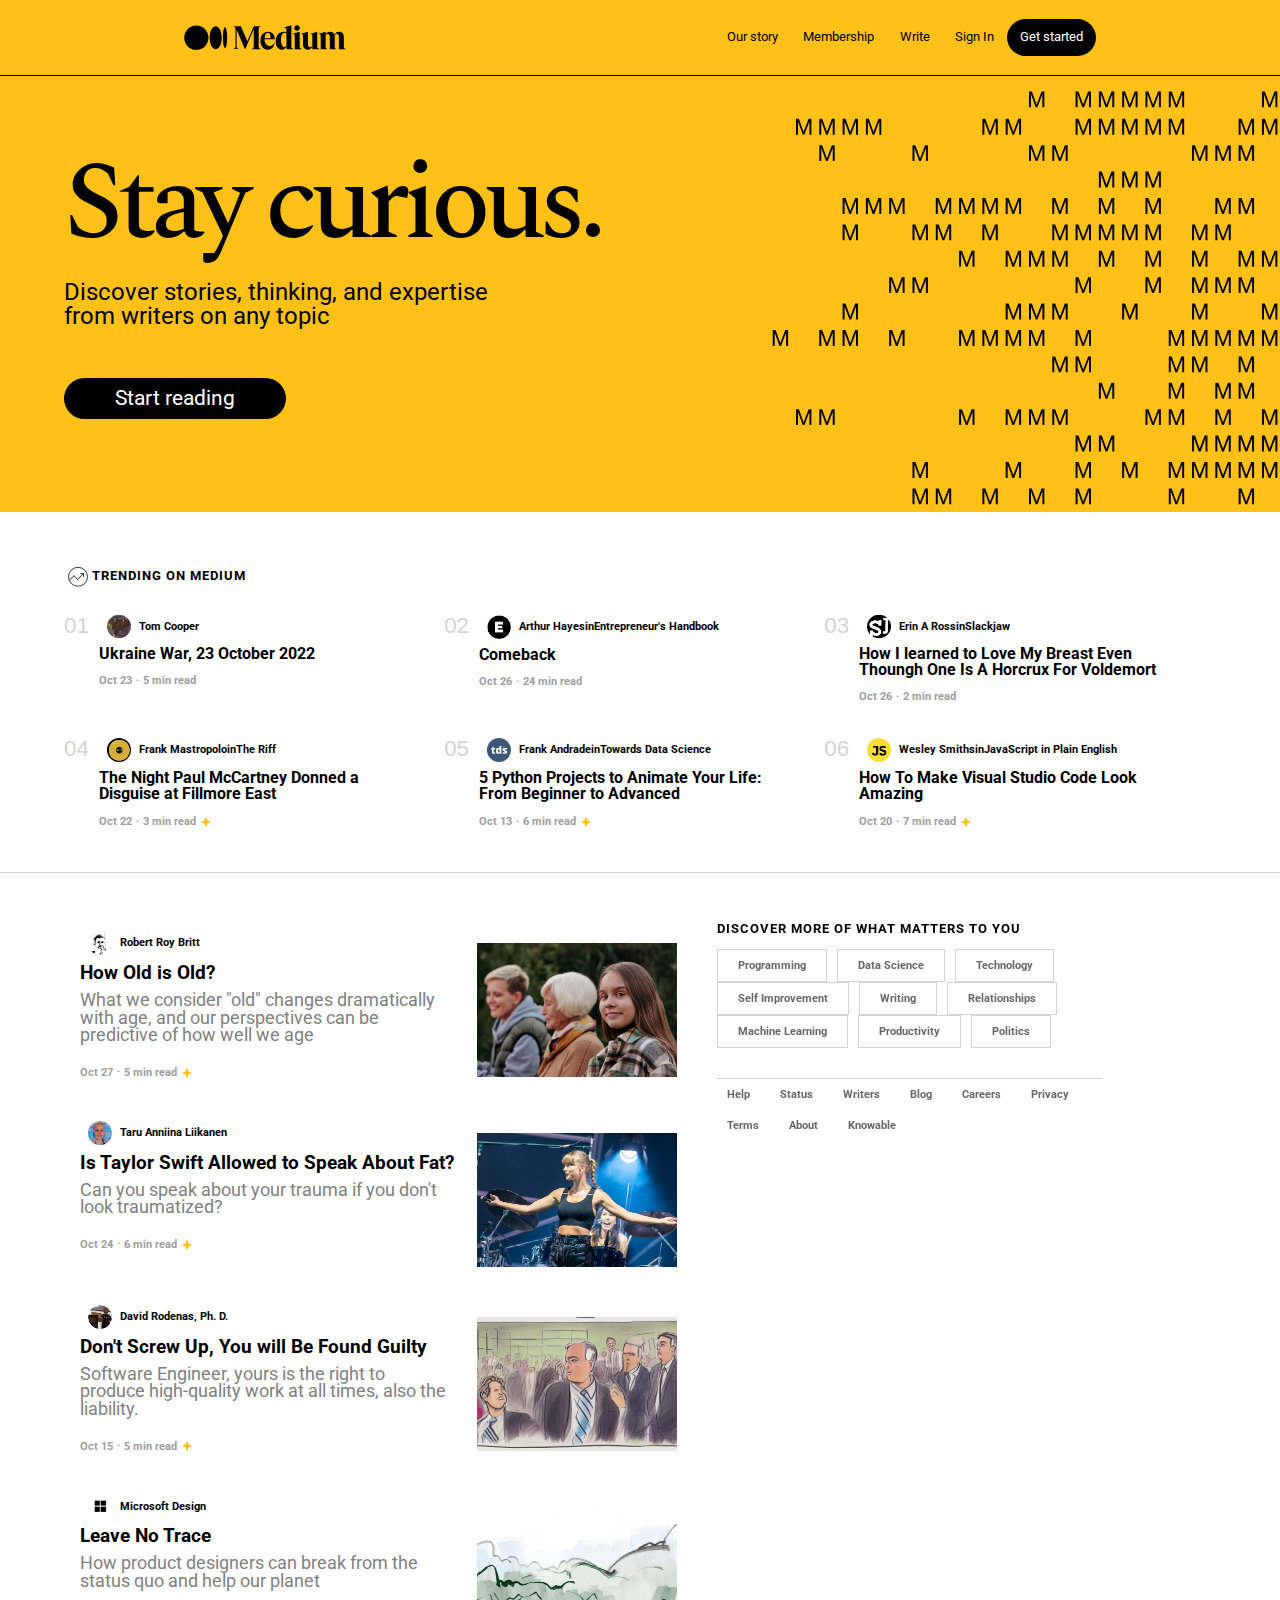
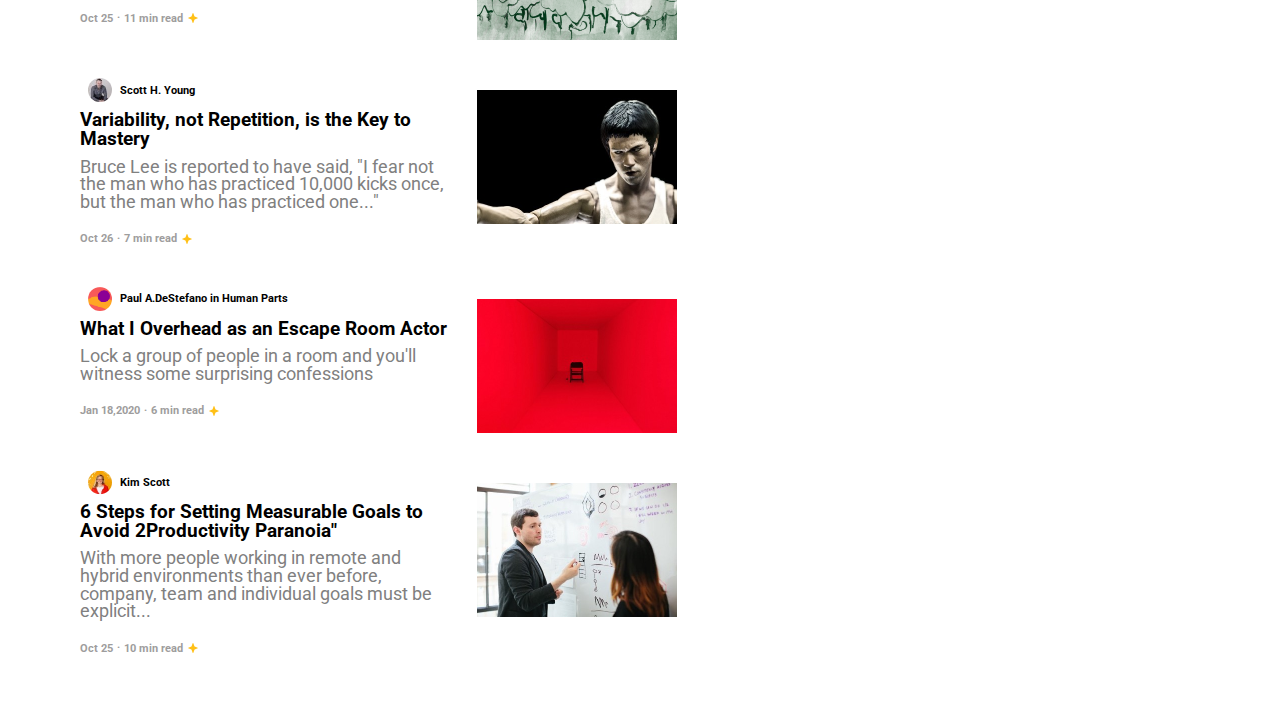
==== commit 411b103b: "Commit" ====
--- a/index.html
+++ b/index.html
@@ -40,6 +40,7 @@
       <!-- INIZIO SECTION START-READING-->
       <section class="start-reading">
         <div class="m-container">
+          <!-- SVG -->
           <svg
             xmlns="http://www.w3.org/2000/svg"
             viewBox="0 0 585 462"
@@ -9243,6 +9244,7 @@
               </g>
             </g>
           </svg>
+          <!-- FINE SVG -->
         </div>
         <div class="title-container">
           <div>
--- a/assets/css/style.css
+++ b/assets/css/style.css
@@ -158,7 +158,7 @@
   display: flex;
   flex-wrap: wrap;
   border-bottom: 1px solid lightgray;
-  padding: 0 5%;
+  padding: 0 5% 16px;
 }
 
 .trending-news {
